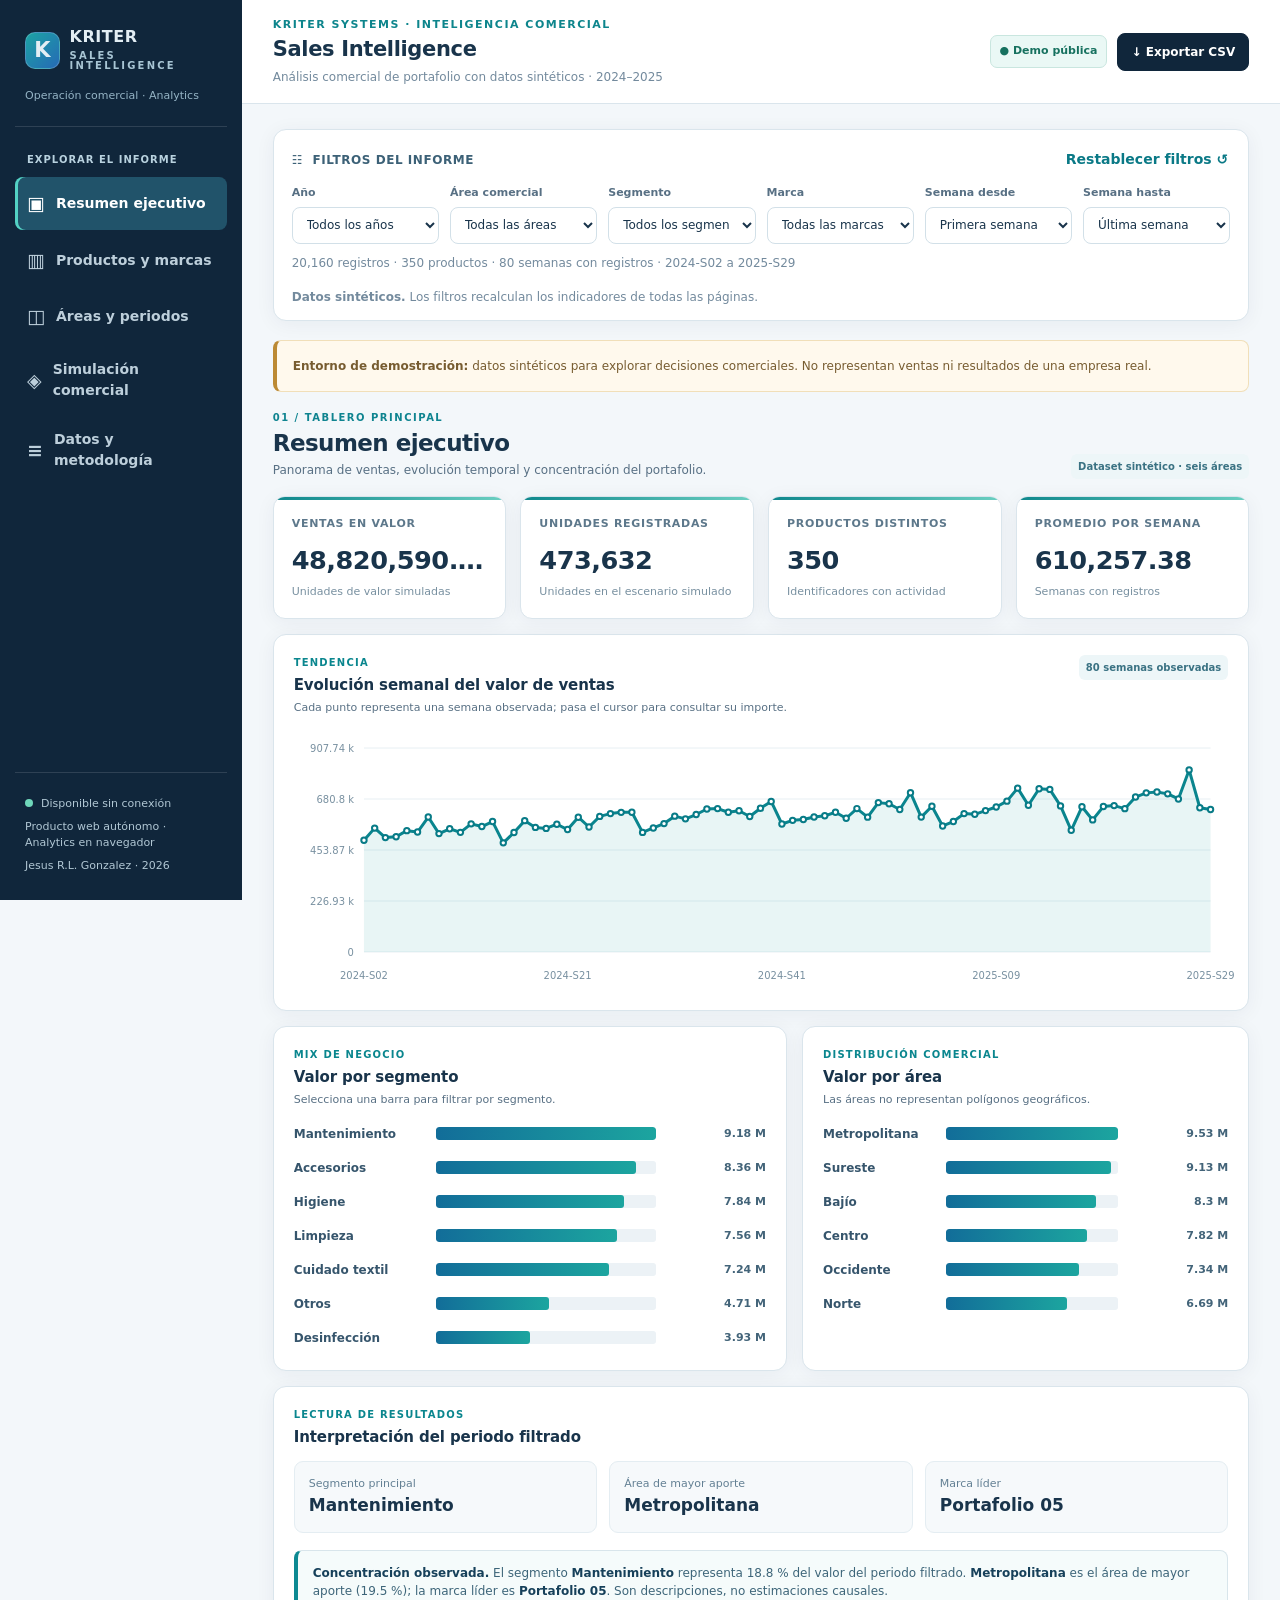
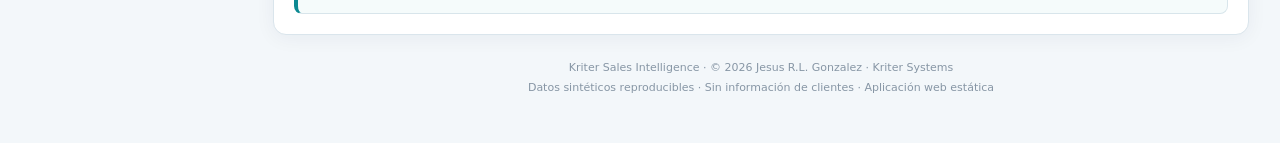
==== site/index.html @ 50ff5c08 "Kriter Sales Intelligence 1.1.0: aplicación estática, pruebas y despliegue a Hugging Face Spaces" ====
<!doctype html>
<!--
==============================================================================
Proyecto: Kriter Sales Intelligence
Autor: Jesus R.L. Gonzalez
Derechos Reservados (c) 2026
==============================================================================
-->
<html lang="es">
<head>
<meta charset="utf-8">
<meta name="viewport" content="width=device-width,initial-scale=1">
<meta name="author" content="Jesus R.L. Gonzalez">
<meta name="description" content="Plataforma de análisis comercial interactivo con datos sintéticos reproducibles.">
<meta name="color-scheme" content="light">
<meta name="robots" content="index,follow">
<title>Kriter Sales Intelligence | Analítica comercial</title>
<style>/*
==============================================================================
Proyecto: Kriter Sales Intelligence
Autor: Jesus R.L. Gonzalez
Derechos Reservados (c) 2026
==============================================================================
*/
:root{color-scheme:light;--navy:#10263b;--navy2:#193950;--ink:#19344b;--sub:#587084;--muted:#738a9d;--border:#dae5ec;--canvas:#f3f7fa;--white:#fff;--accent:#0e878c;--accent2:#1c6bb3;--teal:#3fc0b3;--warm:#b7792c;--positive:#24765f;--shadow:0 3px 20px rgba(12,45,67,.055)}
*{box-sizing:border-box}html{scroll-behavior:smooth}body{margin:0;background:var(--canvas);font:14px/1.5 "Segoe UI",Inter,system-ui,-apple-system,sans-serif;color:var(--ink)}button,input,select{font:inherit}button{cursor:pointer}button:focus-visible,input:focus-visible,select:focus-visible{outline:3px solid #86cde0;outline-offset:2px}a{color:#0a6689}.app{display:flex;min-height:100vh}.side{width:242px;min-width:242px;background:var(--navy);color:#e3eef4;display:flex;flex-direction:column;position:sticky;top:0;height:100vh;padding:24px 15px 18px;z-index:2}.brand{padding:5px 10px 22px;border-bottom:1px solid #ffffff20}.brand-line{display:flex;align-items:center;gap:10px}.brand-symbol{width:37px;height:37px;background:linear-gradient(135deg,#1ca3a4,#266ab6);border:1px solid #ffffff30;border-radius:10px;display:grid;place-items:center;font-size:21px;font-weight:800}.brand-name{font-weight:800;line-height:1.05;letter-spacing:.5px;font-size:16px}.brand-name small{display:block;font-size:10px;color:#a8c5d4;letter-spacing:2.2px;font-weight:650;margin-top:5px}.side-tag{font-size:10px;letter-spacing:1px;color:#b9d2df;text-transform:uppercase;font-weight:700;margin:25px 12px 10px}.nav{display:flex;flex-direction:column;gap:4px}.nav button{display:flex;align-items:center;gap:11px;width:100%;border:0;text-align:left;border-radius:8px;padding:12px 12px;background:transparent;color:#bdcfdb;font-weight:600}.nav button svg{width:18px;height:18px;stroke-width:1.8;flex-shrink:0}.nav button:hover{background:#254257;color:white}.nav button.active{background:#21536a;color:white;box-shadow:inset 3px 0 #53d1c4}.side-bottom{margin-top:auto;border-top:1px solid #ffffff20;padding:17px 10px 2px}.side-bottom p{font-size:11px;color:#b1c7d4;margin:6px 0}.offline-dot{display:inline-block;width:8px;height:8px;background:#6fd7ba;border-radius:100%;margin-right:8px}.main{flex:1;min-width:0}.top{background:white;border-bottom:1px solid var(--border);min-height:76px;display:flex;align-items:center;justify-content:space-between;padding:17px clamp(17px,2.4vw,38px);gap:14px}.top h1{font-size:21px;margin:0;letter-spacing:-.35px}.eyebrow{font-size:11px;font-weight:750;letter-spacing:1.5px;text-transform:uppercase;color:#0d858c}.top-sub{color:var(--muted);font-size:12px;margin-top:3px}.top-actions{display:flex;gap:10px;align-items:center}.tag{display:inline-flex;align-items:center;gap:6px;background:#eaf8f5;color:#16715f;border:1px solid #c9e6df;padding:7px 9px;border-radius:7px;font-weight:650;font-size:11px;white-space:nowrap}.button{border:1px solid #cbdce6;background:#fff;color:#25445a;border-radius:8px;padding:9px 13px;font-size:12px;font-weight:700;display:inline-flex;align-items:center;gap:8px;justify-content:center}.button:hover{background:#eaf3f7}.button.primary{background:var(--navy);color:white;border-color:var(--navy)}.button.primary:hover{background:#20405a}.wrap{max-width:1500px;margin:auto;padding:25px clamp(17px,2.4vw,38px) 40px}.filter-panel{background:white;border:1px solid var(--border);box-shadow:var(--shadow);border-radius:13px;padding:15px 18px 14px;margin-bottom:19px}.filter-head{display:flex;justify-content:space-between;align-items:center;gap:12px;margin-bottom:11px}.filter-title{font-size:12px;font-weight:750;letter-spacing:.55px;text-transform:uppercase;color:#3c6177;display:flex;align-items:center;gap:8px}.filter-grid{display:grid;grid-template-columns:repeat(6,minmax(0,1fr));gap:11px}.filter-group label{font-size:11px;color:var(--sub);font-weight:700;display:block;margin-bottom:5px}.filter-group select,.filter-group input{width:100%;border:1px solid #d2e0e8;background:#fff;border-radius:8px;padding:8px 10px;min-height:37px;color:var(--ink);font-size:12px}.filter-bar{display:flex;align-items:center;justify-content:space-between;gap:16px;padding-top:10px;color:var(--muted);font-size:12px;flex-wrap:wrap}.linkbtn{border:0;background:none;padding:4px 2px;color:#0a7986;font-weight:750}.page-title{display:flex;justify-content:space-between;align-items:flex-end;margin:5px 0 17px;gap:10px}.page-title h2{font-size:23px;letter-spacing:-.55px;margin:1px 0}.page-title p{margin:0;font-size:12px;color:var(--sub)}.section-label{font-size:10px;color:#0f8490;letter-spacing:1.5px;font-weight:800}.cards{display:grid;grid-template-columns:repeat(4,minmax(0,1fr));gap:14px;margin-bottom:15px}.metric{background:white;border:1px solid var(--border);border-radius:12px;padding:19px 18px 17px;box-shadow:var(--shadow);min-width:0;position:relative;overflow:hidden}.metric:after{content:"";position:absolute;height:3px;top:0;left:0;right:0;background:linear-gradient(90deg,var(--accent),#6bcfc1)}.metric .kname{color:#5d788b;font-size:11px;font-weight:700;text-transform:uppercase;letter-spacing:.7px}.metric strong{display:block;font-size:clamp(19px,2vw,28px);white-space:nowrap;overflow:hidden;text-overflow:ellipsis;margin:8px 0 1px;font-weight:770;font-variant-numeric:tabular-nums;letter-spacing:-.5px}.metric small{color:#7890a0;font-size:11px}.layout{display:grid;grid-template-columns:1.15fr 1fr;gap:15px}.panel{border:1px solid var(--border);border-radius:13px;background:#fff;padding:20px;box-shadow:var(--shadow);min-width:0}.span{grid-column:1/-1}.panel-head{display:flex;justify-content:space-between;align-items:flex-start;gap:10px;margin-bottom:13px}.panel h3{font-size:15px;letter-spacing:-.1px;margin:0}.panel p.desc{font-size:11px;color:var(--sub);margin:4px 0 0}.panel .label{font-size:10px;color:#0a868e;font-weight:800;letter-spacing:1.2px;margin-bottom:4px}.panel-badge{font-size:10px;color:#3a7283;background:#edf6f8;border-radius:6px;padding:5px 7px;white-space:nowrap;font-weight:700}.svgchart{width:100%;height:260px;display:block;overflow:visible}.gridline{stroke:#e7eff3;stroke-width:1}.axislabel{fill:#7890a0;font-size:10px;font-family:inherit}.plotline{stroke:#0a858e;fill:none;stroke-width:3;stroke-linecap:round;stroke-linejoin:round}.plotfill{fill:#20a0a1;fill-opacity:.1}.plotpoint{fill:#fff;stroke:#087b87;stroke-width:2}.bar-list{display:flex;flex-direction:column;gap:10px}.baritem{display:grid;grid-template-columns:minmax(90px,28%) 1fr 100px;align-items:center;gap:10px;background:none;border:0;text-align:left;padding:3px 0;width:100%}.baritem .bar-name{overflow:hidden;text-overflow:ellipsis;white-space:nowrap;font-size:12px;font-weight:650;color:#36556c}.bartrack{height:13px;overflow:hidden;border-radius:3px;background:#ecf2f6}.barprogress{height:100%;display:block;border-radius:3px;background:linear-gradient(90deg,#126d99,#1ca59f);transition:width .25s}.baritem:hover .bar-name{text-decoration:underline}.baritem .bar-num{text-align:right;color:#436479;font-variant-numeric:tabular-nums;font-size:11px;font-weight:700}.baritem.selected{box-shadow:inset 3px 0 0 #148e92;padding-left:8px}.empty{padding:27px;text-align:center;color:#768b9b;font-size:13px;border:1px dashed #d3e2eb;border-radius:9px}.section-notes{margin:17px 0 0;border:1px solid #d8e5eb;border-left:4px solid #0c8992;border-radius:8px;background:#f5fbfb;padding:13px 15px;font-size:12px;color:#3d6579}.section-notes strong{color:#16405a}.mini-grid{display:grid;grid-template-columns:repeat(3,1fr);gap:12px}.mini-stat{background:#f6f9fb;padding:14px;border:1px solid #e4edf2;border-radius:9px}.mini-stat span{display:block;color:#638094;font-size:11px}.mini-stat strong{font-size:17px}.tablebar{display:flex;justify-content:space-between;gap:12px;align-items:center;margin-bottom:10px;flex-wrap:wrap}.search{min-width:min(100%,270px);border:1px solid #cddde6;border-radius:8px;padding:9px 11px}.tablewrap{overflow:auto;max-height:490px}.table{border-collapse:collapse;width:100%;min-width:720px;font-size:12px}.table th{text-align:left;background:#f5f8fb;color:#527184;position:sticky;top:0;padding:11px;font-size:11px;letter-spacing:.25px;border-bottom:1px solid #dbe6ec}.table th.sortable{cursor:pointer}.table td{border-bottom:1px solid #edf1f5;padding:10px 11px}.table tr:hover td{background:#f3f8fb}.table .num{text-align:right;font-variant-numeric:tabular-nums}.table td.prod{max-width:390px;white-space:normal;line-height:1.4}.table .mono{font-family:Consolas,monospace;font-size:11px;color:#526a7a}.heat-wrap{width:100%;overflow:auto}.heat{border-collapse:separate;border-spacing:4px 6px;min-width:710px;width:100%}.heat th{font-size:10px;color:#627b8a;text-align:center;padding:3px}.heat th:first-child{text-align:left}.heat td{height:40px;text-align:center;font-size:11px;font-weight:650;border-radius:5px;min-width:38px}.heat td:first-child{background:transparent!important;color:#3e6075;text-align:left;min-width:100px}.area-summary{display:grid;grid-template-columns:repeat(3,minmax(0,1fr));gap:12px}.area-card{border:1px solid #d9e5ec;border-radius:11px;background:#f7fafb;padding:15px;display:block;text-align:left;width:100%}.area-card:hover{border-color:#3ba4a9;background:#f1f9f9}.area-card .area-n{font-size:12px;color:#547288;font-weight:700}.area-card .area-v{font-size:19px;margin:7px 0;font-weight:800;display:block;font-variant-numeric:tabular-nums}.area-card .area-p{font-size:11px;color:#658093}.area-card .progress{height:5px;background:#ddebf1;margin-top:10px;border-radius:2px;overflow:hidden}.area-card .progress i{display:block;background:#1498a1;height:100%}.scenario-controls{display:grid;grid-template-columns:1fr 1fr 1fr;gap:14px;margin-bottom:17px}.scenario-controls label{font-size:12px;color:#527184;font-weight:650}.scenario-controls select,.scenario-controls input{display:block;width:100%;margin-top:8px}.scenario-controls select{border-radius:8px;border:1px solid #cbdce6;background:white;padding:9px}.scenario-controls input{accent-color:#188b98}.scenario-cards{display:grid;grid-template-columns:repeat(3,1fr);gap:12px}.scenario-card{border:1px solid #dae6ed;border-radius:10px;padding:17px 15px;background:#f7fafb}.scenario-card strong{display:block;font-size:22px;margin:6px 0;font-variant-numeric:tabular-nums}.scenario-card small{color:#648095}.scenario-card.conserv{border-top:3px solid #b58b4e}.scenario-card.base{border-top:3px solid #138e93}.scenario-card.optim{border-top:3px solid #1d6ab3}.scenario-bars{display:flex;flex-direction:column;gap:13px;margin-top:21px}.scenario-line{display:grid;grid-template-columns:100px 1fr 110px;gap:11px;align-items:center;font-size:12px}.scenario-line .track{background:#eaf0f4;border-radius:5px;height:20px;overflow:hidden}.scenario-line .fill{display:block;height:100%;border-radius:4px}.warning{background:#fff9ed;border:1px solid #f1dfb9;border-left:4px solid #bc8a34;padding:16px;border-radius:8px;color:#775c30;font-size:12px}.factors{display:grid;grid-template-columns:1fr 1fr;gap:14px}.fact{border-bottom:1px solid #e9eff3;padding:12px 0}.fact:first-child{padding-top:0}.fact .title{font-size:11px;font-weight:800;color:#3d6178}.fact .body{font-size:12px;color:#607b8c;margin-top:4px;word-break:break-word}.audit-table{width:100%;border-collapse:collapse}.audit-table td{padding:10px;border-bottom:1px solid #edf0f2;font-size:12px}.audit-table td:first-child{width:45%;font-weight:700;color:#517388}.audit-table td:last-child{text-align:right;font-variant-numeric:tabular-nums}.ok{color:#1a785d;font-weight:750}.no{color:#a66b27;font-weight:750}.footer{color:#8796a5;font-size:11px;padding:23px 0 5px;text-align:center;line-height:1.8}.hidden{display:none!important}.mobile-menu{display:none}.inline-row{display:flex;gap:8px;align-items:center;flex-wrap:wrap}.tooltip-note{font-size:11px;color:#6c8998}.page{display:none}.page.active{display:block}.sr-only{position:absolute;width:1px;height:1px;padding:0;margin:-1px;overflow:hidden;clip:rect(0,0,0,0);white-space:nowrap;border:0}
@media(max-width:1210px){.side{width:203px;min-width:203px}.filter-grid{grid-template-columns:repeat(3,minmax(0,1fr))}.cards{grid-template-columns:repeat(2,minmax(0,1fr))}.top h1{font-size:18px}.top-actions .tag{display:none}}@media(max-width:920px){.side{position:fixed;transform:translateX(-103%);transition:transform .2s;box-shadow:3px 0 18px #0003}.side.show{transform:translateX(0)}.mobile-menu{display:inline-flex}.top{padding:15px 16px}.wrap{padding:18px 14px}.layout{grid-template-columns:1fr}.span{grid-column:1}.area-summary{grid-template-columns:repeat(2,1fr)}}@media(max-width:620px){.mini-grid{grid-template-columns:1fr}.filter-grid{grid-template-columns:repeat(2,minmax(0,1fr))}.cards{gap:9px}.metric{padding:14px 12px}.metric strong{font-size:20px}.panel{padding:14px}.baritem{grid-template-columns:90px 1fr 78px;gap:6px}.page-title h2{font-size:20px}.scenario-controls{grid-template-columns:1fr}.scenario-cards{grid-template-columns:1fr}.scenario-line{grid-template-columns:80px 1fr 80px}.area-summary{grid-template-columns:1fr}.top .tag{display:none}.top-actions .button{padding:8px}.top-sub{display:none}.factors{grid-template-columns:1fr}}@media print{.side,.top-actions,.filter-panel,.button,.footer{display:none!important}.main{width:100%}.page{display:block!important;break-after:page}.panel,.metric{break-inside:avoid}.wrap{padding:0}.top{border-bottom:2px solid #000}.app{display:block}}

/* Accesibilidad de teclado y enlace al contenido. */
.skip-link{position:absolute;left:12px;top:-100px;z-index:9999;background:#fff;color:#174656;padding:10px 14px;border-radius:7px}
.skip-link:focus{top:12px}
button:focus-visible,select:focus-visible,input:focus-visible,a:focus-visible{outline:3px solid #20a5bc;outline-offset:3px}
@media (prefers-reduced-motion: reduce){*,*::before,*::after{scroll-behavior:auto!important;transition-duration:.01ms!important;animation-duration:.01ms!important}}
.sortable:hover{text-decoration:underline}.sortable:focus-visible{outline:3px solid #20a5bc;outline-offset:-3px}
@media(max-width:920px){.top-actions .button{white-space:nowrap}}
</style>
<meta name="theme-color" content="#102738">
<meta property="og:title" content="Kriter Sales Intelligence">
<meta property="og:description" content="Explora tendencias, portafolio, regiones y escenarios de ventas con un tablero interactivo.">
</head>
<body>
<a href="#page-resumen" class="skip-link">Saltar al contenido</a>
<div class="app">
<aside class="side" id="sidebar" aria-label="Secciones del informe">
  <div class="brand">
    <div class="brand-line"><div class="brand-symbol">K</div><div class="brand-name">KRITER <small>SALES INTELLIGENCE</small></div></div>
    <div style="font-size:11px;color:#95b4c5;margin-top:16px">Operación comercial · Analytics</div>
  </div>
  <p class="side-tag">Explorar el informe</p>
  <nav class="nav" aria-label="Navegación principal">
    <button class="active" data-page="resumen" aria-current="page"><span style="font-size:19px">▣</span> Resumen ejecutivo</button>
    <button data-page="productos"><span style="font-size:19px">▥</span> Productos y marcas</button>
    <button data-page="territorios"><span style="font-size:19px">◫</span> Áreas y periodos</button>
    <button data-page="escenarios"><span style="font-size:19px">◈</span> Simulación comercial</button>
    <button data-page="metodologia"><span style="font-size:19px">≡</span> Datos y metodología</button>
  </nav>
  <div class="side-bottom">
    <p><span class="offline-dot"></span>Disponible sin conexión</p>
    <p>Producto web autónomo · Analytics en navegador</p>
    <p>Jesus R.L. Gonzalez · 2026</p>
  </div>
</aside>
<div class="main">
  <header class="top">
    <div class="inline-row" style="gap:12px"><button class="button mobile-menu" id="showMenu" aria-label="Mostrar menú" aria-controls="sidebar" aria-expanded="false">☰</button><div><div class="eyebrow">Kriter Systems · Inteligencia comercial</div><h1>Sales Intelligence</h1><div class="top-sub">Análisis comercial de portafolio con datos sintéticos · 2024–2025</div></div></div>
    <div class="top-actions"><span class="tag">● Demo pública</span><button id="exportBtn" class="button primary" title="Descarga los productos agregados respetando los filtros">↓ Exportar CSV</button></div>
  </header>
  <main class="wrap">
    <section class="filter-panel" aria-label="Filtros globales">
      <div class="filter-head"><div class="filter-title">☷ &nbsp;Filtros del informe</div><button id="resetBtn" class="linkbtn">Restablecer filtros ↺</button></div>
      <div class="filter-grid">
        <div class="filter-group"><label for="filterYear">Año</label><select id="filterYear"><option value="">Todos los años</option></select></div>
        <div class="filter-group"><label for="filterRegion">Área comercial</label><select id="filterRegion"><option value="">Todas las áreas</option></select></div>
        <div class="filter-group"><label for="filterSegment">Segmento</label><select id="filterSegment"><option value="">Todos los segmentos</option></select></div>
        <div class="filter-group"><label for="filterBrand">Marca</label><select id="filterBrand"><option value="">Todas las marcas</option></select></div>
        <div class="filter-group"><label for="filterFrom">Semana desde</label><select id="filterFrom"><option value="">Primera semana</option></select></div>
        <div class="filter-group"><label for="filterTo">Semana hasta</label><select id="filterTo"><option value="">Última semana</option></select></div>
      </div>
      <div class="filter-bar"><span id="scope" role="status" aria-live="polite">Cargando datos comerciales…</span><span><strong>Datos sintéticos.</strong> Los filtros recalculan los indicadores de todas las páginas.</span></div>
    </section>

    <section class="page active" id="page-resumen">
      <div class="warning" style="margin-bottom:18px"><strong>Entorno de demostración:</strong> datos sintéticos para explorar decisiones comerciales. No representan ventas ni resultados de una empresa real.</div>
      <div class="page-title"><div><div class="section-label">01 / TABLERO PRINCIPAL</div><h2>Resumen ejecutivo</h2><p>Panorama de ventas, evolución temporal y concentración del portafolio.</p></div><span class="panel-badge">Dataset sintético · seis áreas</span></div>
      <div class="cards">
        <div class="metric"><div class="kname">Ventas en valor</div><strong id="kSales">—</strong><small>Unidades de valor simuladas</small></div>
        <div class="metric"><div class="kname">Unidades registradas</div><strong id="kUnits">—</strong><small>Unidades en el escenario simulado</small></div>
        <div class="metric"><div class="kname">Productos distintos</div><strong id="kProducts">—</strong><small>Identificadores con actividad</small></div>
        <div class="metric"><div class="kname">Promedio por semana</div><strong id="kAverage">—</strong><small>Semanas con registros</small></div>
      </div>
      <div class="layout">
        <article class="panel span"><div class="panel-head"><div><div class="label">TENDENCIA</div><h3>Evolución semanal del valor de ventas</h3><p class="desc">Cada punto representa una semana observada; pasa el cursor para consultar su importe.</p></div><div class="panel-badge" id="weeksLabel">80 semanas</div></div><svg id="chartWeekly" class="svgchart" viewBox="0 0 1000 260" role="img" aria-label="Gráfico de línea de ventas semanales"></svg></article>
        <article class="panel"><div class="panel-head"><div><div class="label">MIX DE NEGOCIO</div><h3>Valor por segmento</h3><p class="desc">Selecciona una barra para filtrar por segmento.</p></div></div><div id="chartSegments" class="bar-list"></div></article>
        <article class="panel"><div class="panel-head"><div><div class="label">DISTRIBUCIÓN COMERCIAL</div><h3>Valor por área</h3><p class="desc">Las áreas no representan polígonos geográficos.</p></div></div><div id="chartAreas" class="bar-list"></div></article>
        <article class="panel span"><div class="panel-head"><div><div class="label">LECTURA DE RESULTADOS</div><h3>Interpretación del periodo filtrado</h3></div></div><div class="mini-grid"><div class="mini-stat"><span>Segmento principal</span><strong id="insightSegment">—</strong></div><div class="mini-stat"><span>Área de mayor aporte</span><strong id="insightRegion">—</strong></div><div class="mini-stat"><span>Marca líder</span><strong id="insightBrand">—</strong></div></div><div id="insightNarrative" class="section-notes"></div></article>
      </div>
    </section>

    <section class="page" id="page-productos">
      <div class="page-title"><div><div class="section-label">02 / PORTAFOLIO</div><h2>Productos y marcas</h2><p>Ránking de marcas, composición por segmento y detalle del portafolio.</p></div></div>
      <div class="layout">
        <article class="panel"><div class="panel-head"><div><div class="label">TOP 10</div><h3>Marcas por valor</h3><p class="desc">Orden descendente; haz clic para filtrar la marca.</p></div></div><div id="chartBrands" class="bar-list"></div></article>
        <article class="panel"><div class="panel-head"><div><div class="label">CONCENTRACIÓN</div><h3>Distribución por segmento</h3><p class="desc">Importes y participación porcentual del filtro actual.</p></div></div><div id="segmentDetail" class="bar-list"></div><p class="tooltip-note" style="margin-top:15px">Comparación del portafolio por segmento, calculada sobre los filtros activos.</p></article>
        <article class="panel span"><div class="panel-head"><div><div class="label">DETALLE ANALÍTICO</div><h3>Productos con actividad</h3><p class="desc">Se muestran hasta 25 registros; la exportación conserva todas las filas del resumen filtrado.</p></div><span class="panel-badge" id="tableCount">—</span></div><div class="tablebar"><input class="search" id="productSearch" type="search" placeholder="Buscar producto o código…" aria-label="Buscar dentro de productos"><span class="tooltip-note" id="tableHint">Ordenado por valor descendente</span></div><div class="tablewrap"><table class="table"><thead><tr><th>#</th><th>Producto y código</th><th>Marca</th><th>Segmento</th><th class="num sortable" data-sort="valor" data-label="Valor" tabindex="0" role="columnheader" aria-sort="descending" title="Ordenar por valor">Valor ↓</th><th class="num sortable" data-sort="unidades" data-label="Unidades" tabindex="0" role="columnheader" aria-sort="none" title="Ordenar por unidades">Unidades</th><th class="num">Participación</th></tr></thead><tbody id="productRows"></tbody></table></div></article>
      </div>
    </section>

    <section class="page" id="page-territorios">
      <div class="page-title"><div><div class="section-label">03 / DISTRIBUCIÓN</div><h2>Áreas y periodos</h2><p>Comparación regional sin atribuir coordenadas inexistentes.</p></div></div>
      <div class="layout">
        <article class="panel span"><div class="panel-head"><div><div class="label">SEIS ÁREAS COMERCIALES</div><h3>Contribución de las áreas</h3><p class="desc">Cada tarjeta puede seleccionarse como filtro del conjunto de gráficos.</p></div></div><div id="areaCards" class="area-summary"></div></article>
        <article class="panel span"><div class="panel-head"><div><div class="label">ESTACIONALIDAD DESCRIPTIVA</div><h3>Valor mensual por área</h3><p class="desc">Mapa de calor tabular, no mapa geográfico. Intensidad relativa al máximo del periodo filtrado.</p></div></div><div id="heatmap" class="heat-wrap"></div></article>
        <article class="panel span"><div class="warning"><strong>Acerca de las áreas:</strong> las seis áreas son unidades comerciales ficticias. El mapa de calor compara resultados por periodo y no representa coordenadas geográficas.</div></article>
      </div>
    </section>

    <section class="page" id="page-escenarios">
      <div class="page-title"><div><div class="section-label">04 / PLANIFICACIÓN</div><h2>Simulación comercial</h2><p>Escenarios exploratorios basados en promedios históricos; no son predicciones calibradas.</p></div></div>
      <div class="layout">
        <article class="panel span"><div class="panel-head"><div><div class="label">PARÁMETROS</div><h3>Ajusta la hipótesis</h3><p class="desc">El cálculo se realiza en tu navegador utilizando únicamente semanas con información en los filtros.</p></div></div>
          <div class="scenario-controls">
            <label>Ventana histórica<select id="scenarioWindow"><option value="4">Últimas 4 semanas</option><option value="8" selected>Últimas 8 semanas</option><option value="12">Últimas 12 semanas</option><option value="16">Últimas 16 semanas</option></select></label>
            <label>Horizonte hipotético<select id="scenarioHorizon"><option value="2">2 semanas</option><option value="4" selected>4 semanas</option><option value="8">8 semanas</option><option value="12">12 semanas</option></select></label>
            <label>Variación conservadora / optimista: <strong id="scenarioPctLabel">±10 %</strong><input type="range" id="scenarioPct" min="0" max="30" value="10" step="1"></label>
          </div>
          <div class="scenario-cards"><div class="scenario-card conserv"><small>Conservador</small><strong id="scenarioLow">—</strong><small id="scenarioLowDetail">—</small></div><div class="scenario-card base"><small>Base</small><strong id="scenarioBase">—</strong><small id="scenarioBaseDetail">—</small></div><div class="scenario-card optim"><small>Optimista</small><strong id="scenarioHigh">—</strong><small id="scenarioHighDetail">—</small></div></div>
          <div id="scenarioBars" class="scenario-bars"></div>
          <div id="scenarioNote" class="section-notes"></div>
        </article>
        <article class="panel span"><div class="warning"><strong>Advertencia de inferencia:</strong> el promedio histórico de una ventana seleccionada se proyecta plano al horizonte escogido, aplicando multiplicadores hipotéticos. El resultado es un análisis de sensibilidad y no una promesa de ventas, un intervalo de confianza ni una previsión validada.</div></article>
      </div>
    </section>

    <section class="page" id="page-metodologia">
      <div class="page-title"><div><div class="section-label">05 / GOBIERNO DE DATOS</div><h2>Datos y metodología</h2><p>Trazabilidad, cobertura, exclusiones y límites de interpretación.</p></div></div>
      <div class="layout">
        <article class="panel"><div class="panel-head"><div><div class="label">CONTROL DE INTEGRIDAD</div><h3>Trazabilidad y cobertura del entorno de demostración</h3></div></div><table class="audit-table"><tbody id="auditRows"></tbody></table></article>
        <article class="panel"><div class="panel-head"><div><div class="label">GOBIERNO</div><h3>Reglas de transformación</h3></div></div><div class="factors"><div><div class="fact"><div class="title">Granularidad controlada</div><div class="body">Cada registro representa un producto en una semana y un área. No hay subtotales mezclados con transacciones.</div></div><div class="fact"><div class="title">Integridad dimensional</div><div class="body">Cada producto está vinculado a una sola marca y un segmento; el calendario contiene semanas únicas.</div></div><div class="fact"><div class="title">Unidad de medida</div><div class="body">Los importes corresponden a unidades de valor ficticias y no se atribuyen a una moneda.</div></div></div><div><div class="fact"><div class="title">Dimensión territorial</div><div class="body">Las áreas comerciales son etiquetas de una operación hipotética, sin geocodificación.</div></div><div class="fact"><div class="title">Arquitectura estática</div><div class="body">El navegador ejecuta los filtros y los cálculos; la publicación no requiere una API ni base de datos.</div></div><div class="fact"><div class="title">Protección de datos</div><div class="body">El repositorio público incorpora exclusivamente un dataset sintético creado para probar la experiencia de producto.</div></div></div></div></article>
        <article class="panel span"><div class="panel-head"><div><div class="label">ALCANCE</div><h3>Uso responsable del tablero</h3></div></div><div class="section-notes"><strong>Alcance de producto:</strong> herramienta de exploración y simulación comercial ejecutada en el navegador. Los datos son sintéticos; las cifras no corresponden a clientes ni actividades de negocio reales. Las proyecciones son hipótesis ajustables, no pronósticos calibrados. Esta versión no incluye autenticación ni ingestión automática de datos.</div></article>
      </div>
    </section>
    <footer class="footer">Kriter Sales Intelligence · © 2026 Jesus R.L. Gonzalez · Kriter Systems<br>Datos sintéticos reproducibles · Sin información de clientes · Aplicación web estática</footer>
  </main>
</div>
</div>
<script>const KRITER_DATA={"weeks":[{"label":"2024-S02","date":"2024-01-08","y":2024},{"label":"2024-S03","date":"2024-01-15","y":2024},{"label":"2024-S04","date":"2024-01-22","y":2024},{"label":"2024-S05","date":"2024-01-29","y":2024},{"label":"2024-S06","date":"2024-02-05","y":2024},{"label":"2024-S07","date":"2024-02-12","y":2024},{"label":"2024-S08","date":"2024-02-19","y":2024},{"label":"2024-S09","date":"2024-02-26","y":2024},{"label":"2024-S10","date":"2024-03-04","y":2024},{"label":"2024-S11","date":"2024-03-11","y":2024},{"label":"2024-S12","date":"2024-03-18","y":2024},{"label":"2024-S13","date":"2024-03-25","y":2024},{"label":"2024-S14","date":"2024-04-01","y":2024},{"label":"2024-S15","date":"2024-04-08","y":2024},{"label":"2024-S16","date":"2024-04-15","y":2024},{"label":"2024-S17","date":"2024-04-22","y":2024},{"label":"2024-S18","date":"2024-04-29","y":2024},{"label":"2024-S19","date":"2024-05-06","y":2024},{"label":"2024-S20","date":"2024-05-13","y":2024},{"label":"2024-S21","date":"2024-05-20","y":2024},{"label":"2024-S22","date":"2024-05-27","y":2024},{"label":"2024-S23","date":"2024-06-03","y":2024},{"label":"2024-S24","date":"2024-06-10","y":2024},{"label":"2024-S25","date":"2024-06-17","y":2024},{"label":"2024-S26","date":"2024-06-24","y":2024},{"label":"2024-S27","date":"2024-07-01","y":2024},{"label":"2024-S28","date":"2024-07-08","y":2024},{"label":"2024-S29","date":"2024-07-15","y":2024},{"label":"2024-S30","date":"2024-07-22","y":2024},{"label":"2024-S31","date":"2024-07-29","y":2024},{"label":"2024-S32","date":"2024-08-05","y":2024},{"label":"2024-S33","date":"2024-08-12","y":2024},{"label":"2024-S34","date":"2024-08-19","y":2024},{"label":"2024-S35","date":"2024-08-26","y":2024},{"label":"2024-S36","date":"2024-09-02","y":2024},{"label":"2024-S37","date":"2024-09-09","y":2024},{"label":"2024-S38","date":"2024-09-16","y":2024},{"label":"2024-S39","date":"2024-09-23","y":2024},{"label":"2024-S40","date":"2024-09-30","y":2024},{"label":"2024-S41","date":"2024-10-07","y":2024},{"label":"2024-S42","date":"2024-10-14","y":2024},{"label":"2024-S43","date":"2024-10-21","y":2024},{"label":"2024-S44","date":"2024-10-28","y":2024},{"label":"2024-S45","date":"2024-11-04","y":2024},{"label":"2024-S46","date":"2024-11-11","y":2024},{"label":"2024-S47","date":"2024-11-18","y":2024},{"label":"2024-S48","date":"2024-11-25","y":2024},{"label":"2024-S49","date":"2024-12-02","y":2024},{"label":"2024-S50","date":"2024-12-09","y":2024},{"label":"2024-S51","date":"2024-12-16","y":2024},{"label":"2024-S52","date":"2024-12-23","y":2024},{"label":"2025-S01","date":"2024-12-30","y":2024},{"label":"2025-S02","date":"2025-01-06","y":2025},{"label":"2025-S03","date":"2025-01-13","y":2025},{"label":"2025-S04","date":"2025-01-20","y":2025},{"label":"2025-S05","date":"2025-01-27","y":2025},{"label":"2025-S06","date":"2025-02-03","y":2025},{"label":"2025-S07","date":"2025-02-10","y":2025},{"label":"2025-S08","date":"2025-02-17","y":2025},{"label":"2025-S09","date":"2025-02-24","y":2025},{"label":"2025-S10","date":"2025-03-03","y":2025},{"label":"2025-S11","date":"2025-03-10","y":2025},{"label":"2025-S12","date":"2025-03-17","y":2025},{"label":"2025-S13","date":"2025-03-24","y":2025},{"label":"2025-S14","date":"2025-03-31","y":2025},{"label":"2025-S15","date":"2025-04-07","y":2025},{"label":"2025-S16","date":"2025-04-14","y":2025},{"label":"2025-S17","date":"2025-04-21","y":2025},{"label":"2025-S18","date":"2025-04-28","y":2025},{"label":"2025-S19","date":"2025-05-05","y":2025},{"label":"2025-S20","date":"2025-05-12","y":2025},{"label":"2025-S21","date":"2025-05-19","y":2025},{"label":"2025-S22","date":"2025-05-26","y":2025},{"label":"2025-S23","date":"2025-06-02","y":2025},{"label":"2025-S24","date":"2025-06-09","y":2025},{"label":"2025-S25","date":"2025-06-16","y":2025},{"label":"2025-S26","date":"2025-06-23","y":2025},{"label":"2025-S27","date":"2025-06-30","y":2025},{"label":"2025-S28","date":"2025-07-07","y":2025},{"label":"2025-S29","date":"2025-07-14","y":2025}],"regions":["Norte","Occidente","Centro","Bajío","Sureste","Metropolitana"],"segments":["Higiene","Desinfección","Limpieza","Mantenimiento","Cuidado textil","Accesorios","Otros"],"brands":["Portafolio 14","Portafolio 02","Portafolio 24","Portafolio 13","Portafolio 11","Portafolio 03","Portafolio 10","Portafolio 12","Portafolio 09","Portafolio 17","Portafolio 07","Portafolio 20","Portafolio 08","Portafolio 21","Portafolio 19","Portafolio 15","Portafolio 04","Portafolio 06","Portafolio 23","Portafolio 16","Portafolio 01","Portafolio 05","Portafolio 18","Portafolio 22"],"products":[{"code":"KS-0108","name":"Producto higiene 108","brand":0,"segment":0},{"code":"KS-0259","name":"Producto desinfección 259","brand":1,"segment":1},{"code":"KS-0106","name":"Producto limpieza 106","brand":2,"segment":2},{"code":"KS-0196","name":"Producto mantenimiento 196","brand":3,"segment":3},{"code":"KS-0128","name":"Producto cuidado textil 128","brand":4,"segment":4},{"code":"KS-0310","name":"Producto limpieza 310","brand":5,"segment":2},{"code":"KS-0060","name":"Producto higiene 060","brand":6,"segment":0},{"code":"KS-0125","name":"Producto higiene 125","brand":0,"segment":0},{"code":"KS-0223","name":"Producto desinfección 223","brand":7,"segment":1},{"code":"KS-0182","name":"Producto accesorios 182","brand":8,"segment":5},{"code":"KS-0091","name":"Producto desinfección 091","brand":3,"segment":1},{"code":"KS-0243","name":"Producto limpieza 243","brand":8,"segment":2},{"code":"KS-0278","name":"Producto accesorios 278","brand":9,"segment":5},{"code":"KS-0107","name":"Producto mantenimiento 107","brand":10,"segment":3},{"code":"KS-0119","name":"Producto mantenimiento 119","brand":11,"segment":3},{"code":"KS-0253","name":"Producto cuidado textil 253","brand":12,"segment":4},{"code":"KS-0221","name":"Producto higiene 221","brand":13,"segment":0},{"code":"KS-0224","name":"Producto cuidado textil 224","brand":14,"segment":4},{"code":"KS-0013","name":"Producto cuidado textil 013","brand":3,"segment":4},{"code":"KS-0267","name":"Producto limpieza 267","brand":4,"segment":2},{"code":"KS-0156","name":"Producto higiene 156","brand":9,"segment":0},{"code":"KS-0047","name":"Producto mantenimiento 047","brand":0,"segment":3},{"code":"KS-0271","name":"Producto desinfección 271","brand":15,"segment":1},{"code":"KS-0344","name":"Producto cuidado textil 344","brand":16,"segment":4},{"code":"KS-0062","name":"Producto accesorios 062","brand":2,"segment":5},{"code":"KS-0175","name":"Producto desinfección 175","brand":12,"segment":1},{"code":"KS-0277","name":"Producto cuidado textil 277","brand":6,"segment":4},{"code":"KS-0009","name":"Producto accesorios 009","brand":8,"segment":5},{"code":"KS-0056","name":"Producto cuidado textil 056","brand":17,"segment":4},{"code":"KS-0319","name":"Producto desinfección 319","brand":14,"segment":1},{"code":"KS-0168","name":"Producto higiene 168","brand":17,"segment":0},{"code":"KS-0097","name":"Producto cuidado textil 097","brand":12,"segment":4},{"code":"KS-0212","name":"Producto cuidado textil 212","brand":17,"segment":4},{"code":"KS-0193","name":"Producto cuidado textil 193","brand":15,"segment":4},{"code":"KS-0152","name":"Producto cuidado textil 152","brand":3,"segment":4},{"code":"KS-0026","name":"Producto accesorios 026","brand":8,"segment":5},{"code":"KS-0028","name":"Producto mantenimiento 028","brand":2,"segment":3},{"code":"KS-0323","name":"Producto mantenimiento 323","brand":18,"segment":3},{"code":"KS-0337","name":"Producto cuidado textil 337","brand":1,"segment":4},{"code":"KS-0143","name":"Producto mantenimiento 143","brand":13,"segment":3},{"code":"KS-0088","name":"Producto mantenimiento 088","brand":19,"segment":3},{"code":"KS-0035","name":"Producto mantenimiento 035","brand":20,"segment":3},{"code":"KS-0083","name":"Producto mantenimiento 083","brand":21,"segment":3},{"code":"KS-0308","name":"Producto cuidado textil 308","brand":3,"segment":4},{"code":"KS-0020","name":"Producto cuidado textil 020","brand":15,"segment":4},{"code":"KS-0346","name":"Producto limpieza 346","brand":22,"segment":2},{"code":"KS-0057","name":"Producto accesorios 057","brand":3,"segment":5},{"code":"KS-0250","name":"Producto limpieza 250","brand":4,"segment":2},{"code":"KS-0190","name":"Producto limpieza 190","brand":22,"segment":2},{"code":"KS-0104","name":"Producto cuidado textil 104","brand":8,"segment":4},{"code":"KS-0235","name":"Producto desinfección 235","brand":20,"segment":1},{"code":"KS-0244","name":"Producto mantenimiento 244","brand":19,"segment":3},{"code":"KS-0216","name":"Producto higiene 216","brand":6,"segment":0},{"code":"KS-0218","name":"Producto accesorios 218","brand":2,"segment":5},{"code":"KS-0176","name":"Producto cuidado textil 176","brand":15,"segment":4},{"code":"KS-0172","name":"Producto mantenimiento 172","brand":4,"segment":3},{"code":"KS-0157","name":"Producto cuidado textil 157","brand":20,"segment":4},{"code":"KS-0300","name":"Producto higiene 300","brand":21,"segment":0},{"code":"KS-0343","name":"Producto desinfección 343","brand":13,"segment":1},{"code":"KS-0260","name":"Producto cuidado textil 260","brand":8,"segment":4},{"code":"KS-0144","name":"Producto higiene 144","brand":21,"segment":0},{"code":"KS-0262","name":"Producto limpieza 262","brand":2,"segment":2},{"code":"KS-0163","name":"Producto desinfección 163","brand":14,"segment":1},{"code":"KS-0136","name":"Producto mantenimiento 136","brand":11,"segment":3},{"code":"KS-0085","name":"Producto cuidado textil 085","brand":14,"segment":4},{"code":"KS-0330","name":"Producto otros 330","brand":20,"segment":6},{"code":"KS-0347","name":"Producto mantenimiento 347","brand":20,"segment":3},{"code":"KS-0317","name":"Producto higiene 317","brand":21,"segment":0},{"code":"KS-0031","name":"Producto desinfección 031","brand":13,"segment":1},{"code":"KS-0183","name":"Producto limpieza 183","brand":9,"segment":2},{"code":"KS-0137","name":"Producto higiene 137","brand":5,"segment":0},{"code":"KS-0280","name":"Producto mantenimiento 280","brand":10,"segment":3},{"code":"KS-0124","name":"Producto mantenimiento 124","brand":10,"segment":3},{"code":"KS-0209","name":"Producto higiene 209","brand":8,"segment":0},{"code":"KS-0302","name":"Producto accesorios 302","brand":14,"segment":5},{"code":"KS-0247","name":"Producto desinfección 247","brand":3,"segment":1},{"code":"KS-0228","name":"Producto higiene 228","brand":18,"segment":0},{"code":"KS-0054","name":"Producto otros 054","brand":19,"segment":6},{"code":"KS-0289","name":"Producto cuidado textil 289","brand":18,"segment":4},{"code":"KS-0067","name":"Producto desinfección 067","brand":7,"segment":1},{"code":"KS-0072","name":"Producto higiene 072","brand":18,"segment":0},{"code":"KS-0021","name":"Producto accesorios 021","brand":23,"segment":5},{"code":"KS-0246","name":"Producto otros 246","brand":17,"segment":6},{"code":"KS-0303","name":"Producto limpieza 303","brand":1,"segment":2},{"code":"KS-0111","name":"Producto limpieza 111","brand":4,"segment":2},{"code":"KS-0005","name":"Producto higiene 005","brand":21,"segment":0},{"code":"KS-0076","name":"Producto mantenimiento 076","brand":5,"segment":3},{"code":"KS-0100","name":"Producto mantenimiento 100","brand":21,"segment":3},{"code":"KS-0208","name":"Producto mantenimiento 208","brand":20,"segment":3},{"code":"KS-0011","name":"Producto mantenimiento 011","brand":18,"segment":3},{"code":"KS-0166","name":"Producto limpieza 166","brand":19,"segment":2},{"code":"KS-0305","name":"Producto higiene 305","brand":19,"segment":0},{"code":"KS-0131","name":"Producto mantenimiento 131","brand":8,"segment":3},{"code":"KS-0004","name":"Producto mantenimiento 004","brand":23,"segment":3},{"code":"KS-0324","name":"Producto higiene 324","brand":17,"segment":0},{"code":"KS-0342","name":"Producto otros 342","brand":0,"segment":6},{"code":"KS-0065","name":"Producto higiene 065","brand":13,"segment":0},{"code":"KS-0102","name":"Producto otros 102","brand":14,"segment":6},{"code":"KS-0251","name":"Producto mantenimiento 251","brand":22,"segment":3},{"code":"KS-0225","name":"Producto accesorios 225","brand":1,"segment":5},{"code":"KS-0326","name":"Producto accesorios 326","brand":13,"segment":5},{"code":"KS-0241","name":"Producto cuidado textil 241","brand":14,"segment":4},{"code":"KS-0206","name":"Producto accesorios 206","brand":4,"segment":5},{"code":"KS-0086","name":"Producto accesorios 086","brand":1,"segment":5},{"code":"KS-0078","name":"Producto otros 078","brand":9,"segment":6},{"code":"KS-0199","name":"Producto desinfección 199","brand":6,"segment":1},{"code":"KS-0200","name":"Producto cuidado textil 200","brand":9,"segment":4},{"code":"KS-0022","name":"Producto limpieza 022","brand":21,"segment":2},{"code":"KS-0162","name":"Producto otros 162","brand":7,"segment":6},{"code":"KS-0179","name":"Producto mantenimiento 179","brand":7,"segment":3},{"code":"KS-0322","name":"Producto limpieza 322","brand":19,"segment":2},{"code":"KS-0185","name":"Producto higiene 185","brand":10,"segment":0},{"code":"KS-0173","name":"Producto higiene 173","brand":22,"segment":0},{"code":"KS-0018","name":"Producto otros 018","brand":20,"segment":6},{"code":"KS-0284","name":"Producto cuidado textil 284","brand":4,"segment":4},{"code":"KS-0204","name":"Producto higiene 204","brand":13,"segment":0},{"code":"KS-0276","name":"Producto higiene 276","brand":5,"segment":0},{"code":"KS-0293","name":"Producto higiene 293","brand":5,"segment":0},{"code":"KS-0007","name":"Producto desinfección 007","brand":14,"segment":1},{"code":"KS-0053","name":"Producto higiene 053","brand":8,"segment":0},{"code":"KS-0325","name":"Producto cuidado textil 325","brand":3,"segment":4},{"code":"KS-0295","name":"Producto desinfección 295","brand":9,"segment":1},{"code":"KS-0318","name":"Producto otros 318","brand":7,"segment":6},{"code":"KS-0127","name":"Producto desinfección 127","brand":16,"segment":1},{"code":"KS-0113","name":"Producto higiene 113","brand":20,"segment":0},{"code":"KS-0167","name":"Producto mantenimiento 167","brand":18,"segment":3},{"code":"KS-0314","name":"Producto accesorios 314","brand":12,"segment":5},{"code":"KS-0048","name":"Producto higiene 048","brand":13,"segment":0},{"code":"KS-0345","name":"Producto accesorios 345","brand":4,"segment":5},{"code":"KS-0170","name":"Producto accesorios 170","brand":13,"segment":5},{"code":"KS-0290","name":"Producto accesorios 290","brand":17,"segment":5},{"code":"KS-0321","name":"Producto accesorios 321","brand":8,"segment":5},{"code":"KS-0006","name":"Producto otros 006","brand":7,"segment":6},{"code":"KS-0169","name":"Producto cuidado textil 169","brand":3,"segment":4},{"code":"KS-0025","name":"Producto cuidado textil 025","brand":1,"segment":4},{"code":"KS-0201","name":"Producto accesorios 201","brand":2,"segment":5},{"code":"KS-0116","name":"Producto cuidado textil 116","brand":23,"segment":4},{"code":"KS-0249","name":"Producto accesorios 249","brand":16,"segment":5},{"code":"KS-0034","name":"Producto limpieza 034","brand":22,"segment":2},{"code":"KS-0008","name":"Producto cuidado textil 008","brand":1,"segment":4},{"code":"KS-0070","name":"Producto limpieza 070","brand":8,"segment":2},{"code":"KS-0038","name":"Producto accesorios 038","brand":23,"segment":5},{"code":"KS-0082","name":"Producto limpieza 082","brand":23,"segment":2},{"code":"KS-0187","name":"Producto desinfección 187","brand":13,"segment":1},{"code":"KS-0155","name":"Producto mantenimiento 155","brand":6,"segment":3},{"code":"KS-0160","name":"Producto mantenimiento 160","brand":23,"segment":3},{"code":"KS-0016","name":"Producto mantenimiento 016","brand":4,"segment":3},{"code":"KS-0161","name":"Producto higiene 161","brand":21,"segment":0},{"code":"KS-0335","name":"Producto mantenimiento 335","brand":7,"segment":3},{"code":"KS-0348","name":"Producto higiene 348","brand":12,"segment":0},{"code":"KS-0123","name":"Producto limpieza 123","brand":2,"segment":2},{"code":"KS-0245","name":"Producto higiene 245","brand":18,"segment":0},{"code":"KS-0130","name":"Producto limpieza 130","brand":20,"segment":2},{"code":"KS-0098","name":"Producto accesorios 098","brand":15,"segment":5},{"code":"KS-0202","name":"Producto limpieza 202","brand":10,"segment":2},{"code":"KS-0268","name":"Producto mantenimiento 268","brand":22,"segment":3},{"code":"KS-0151","name":"Producto desinfección 151","brand":17,"segment":1},{"code":"KS-0096","name":"Producto higiene 096","brand":20,"segment":0},{"code":"KS-0299","name":"Producto mantenimiento 299","brand":13,"segment":3},{"code":"KS-0311","name":"Producto mantenimiento 311","brand":6,"segment":3},{"code":"KS-0118","name":"Producto limpieza 118","brand":3,"segment":2},{"code":"KS-0068","name":"Producto cuidado textil 068","brand":14,"segment":4},{"code":"KS-0279","name":"Producto limpieza 279","brand":2,"segment":2},{"code":"KS-0274","name":"Producto limpieza 274","brand":3,"segment":2},{"code":"KS-0087","name":"Producto limpieza 087","brand":8,"segment":2},{"code":"KS-0273","name":"Producto accesorios 273","brand":21,"segment":5},{"code":"KS-0341","name":"Producto higiene 341","brand":10,"segment":0},{"code":"KS-0239","name":"Producto mantenimiento 239","brand":21,"segment":3},{"code":"KS-0264","name":"Producto higiene 264","brand":0,"segment":0},{"code":"KS-0044","name":"Producto cuidado textil 044","brand":9,"segment":4},{"code":"KS-0263","name":"Producto mantenimiento 263","brand":10,"segment":3},{"code":"KS-0041","name":"Producto higiene 041","brand":11,"segment":0},{"code":"KS-0120","name":"Producto higiene 120","brand":5,"segment":0},{"code":"KS-0049","name":"Producto cuidado textil 049","brand":16,"segment":4},{"code":"KS-0141","name":"Producto accesorios 141","brand":10,"segment":5},{"code":"KS-0329","name":"Producto higiene 329","brand":22,"segment":0},{"code":"KS-0275","name":"Producto mantenimiento 275","brand":11,"segment":3},{"code":"KS-0109","name":"Producto cuidado textil 109","brand":13,"segment":4},{"code":"KS-0133","name":"Producto cuidado textil 133","brand":18,"segment":4},{"code":"KS-0350","name":"Producto accesorios 350","brand":23,"segment":5},{"code":"KS-0198","name":"Producto otros 198","brand":5,"segment":6},{"code":"KS-0135","name":"Producto limpieza 135","brand":3,"segment":2},{"code":"KS-0333","name":"Producto accesorios 333","brand":23,"segment":5},{"code":"KS-0095","name":"Producto mantenimiento 095","brand":22,"segment":3},{"code":"KS-0093","name":"Producto accesorios 093","brand":16,"segment":5},{"code":"KS-0298","name":"Producto limpieza 298","brand":0,"segment":2},{"code":"KS-0178","name":"Producto limpieza 178","brand":21,"segment":2},{"code":"KS-0015","name":"Producto limpieza 015","brand":16,"segment":2},{"code":"KS-0069","name":"Producto accesorios 069","brand":1,"segment":5},{"code":"KS-0188","name":"Producto cuidado textil 188","brand":16,"segment":4},{"code":"KS-0252","name":"Producto higiene 252","brand":20,"segment":0},{"code":"KS-0331","name":"Producto desinfección 331","brand":12,"segment":1},{"code":"KS-0101","name":"Producto higiene 101","brand":7,"segment":0},{"code":"KS-0240","name":"Producto higiene 240","brand":7,"segment":0},{"code":"KS-0296","name":"Producto cuidado textil 296","brand":2,"segment":4},{"code":"KS-0073","name":"Producto cuidado textil 073","brand":17,"segment":4},{"code":"KS-0213","name":"Producto accesorios 213","brand":3,"segment":5},{"code":"KS-0046","name":"Producto limpieza 046","brand":10,"segment":2},{"code":"KS-0203","name":"Producto mantenimiento 203","brand":0,"segment":3},{"code":"KS-0150","name":"Producto otros 150","brand":18,"segment":6},{"code":"KS-0232","name":"Producto mantenimiento 232","brand":5,"segment":3},{"code":"KS-0059","name":"Producto mantenimiento 059","brand":5,"segment":3},{"code":"KS-0154","name":"Producto limpieza 154","brand":5,"segment":2},{"code":"KS-0010","name":"Producto limpieza 010","brand":19,"segment":2},{"code":"KS-0205","name":"Producto cuidado textil 205","brand":16,"segment":4},{"code":"KS-0338","name":"Producto accesorios 338","brand":8,"segment":5},{"code":"KS-0149","name":"Producto higiene 149","brand":19,"segment":0},{"code":"KS-0237","name":"Producto accesorios 237","brand":15,"segment":5},{"code":"KS-0281","name":"Producto higiene 281","brand":0,"segment":0},{"code":"KS-0288","name":"Producto higiene 288","brand":19,"segment":0},{"code":"KS-0040","name":"Producto mantenimiento 040","brand":3,"segment":3},{"code":"KS-0328","name":"Producto mantenimiento 328","brand":4,"segment":3},{"code":"KS-0064","name":"Producto mantenimiento 064","brand":0,"segment":3},{"code":"KS-0042","name":"Producto otros 042","brand":5,"segment":6},{"code":"KS-0079","name":"Producto desinfección 079","brand":20,"segment":1},{"code":"KS-0171","name":"Producto limpieza 171","brand":16,"segment":2},{"code":"KS-0227","name":"Producto mantenimiento 227","brand":19,"segment":3},{"code":"KS-0336","name":"Producto higiene 336","brand":14,"segment":0},{"code":"KS-0349","name":"Producto cuidado textil 349","brand":15,"segment":4},{"code":"KS-0142","name":"Producto limpieza 142","brand":0,"segment":2},{"code":"KS-0058","name":"Producto limpieza 058","brand":11,"segment":2},{"code":"KS-0019","name":"Producto desinfección 019","brand":12,"segment":1},{"code":"KS-0258","name":"Producto otros 258","brand":14,"segment":6},{"code":"KS-0238","name":"Producto limpieza 238","brand":23,"segment":2},{"code":"KS-0340","name":"Producto mantenimiento 340","brand":2,"segment":3},{"code":"KS-0112","name":"Producto mantenimiento 112","brand":22,"segment":3},{"code":"KS-0266","name":"Producto accesorios 266","brand":16,"segment":5},{"code":"KS-0165","name":"Producto accesorios 165","brand":8,"segment":5},{"code":"KS-0332","name":"Producto cuidado textil 332","brand":15,"segment":4},{"code":"KS-0174","name":"Producto otros 174","brand":20,"segment":6},{"code":"KS-0084","name":"Producto higiene 084","brand":7,"segment":0},{"code":"KS-0164","name":"Producto cuidado textil 164","brand":1,"segment":4},{"code":"KS-0214","name":"Producto limpieza 214","brand":11,"segment":2},{"code":"KS-0195","name":"Producto limpieza 195","brand":21,"segment":2},{"code":"KS-0075","name":"Producto limpieza 075","brand":11,"segment":2},{"code":"KS-0036","name":"Producto higiene 036","brand":12,"segment":0},{"code":"KS-0089","name":"Producto higiene 089","brand":18,"segment":0},{"code":"KS-0301","name":"Producto cuidado textil 301","brand":7,"segment":4},{"code":"KS-0027","name":"Producto limpieza 027","brand":9,"segment":2},{"code":"KS-0256","name":"Producto mantenimiento 256","brand":21,"segment":3},{"code":"KS-0236","name":"Producto cuidado textil 236","brand":12,"segment":4},{"code":"KS-0304","name":"Producto mantenimiento 304","brand":8,"segment":3},{"code":"KS-0181","name":"Producto cuidado textil 181","brand":1,"segment":4},{"code":"KS-0002","name":"Producto accesorios 002","brand":12,"segment":5},{"code":"KS-0180","name":"Producto higiene 180","brand":14,"segment":0},{"code":"KS-0094","name":"Producto limpieza 094","brand":4,"segment":2},{"code":"KS-0146","name":"Producto accesorios 146","brand":14,"segment":5},{"code":"KS-0153","name":"Producto accesorios 153","brand":11,"segment":5},{"code":"KS-0194","name":"Producto accesorios 194","brand":23,"segment":5},{"code":"KS-0270","name":"Producto otros 270","brand":12,"segment":6},{"code":"KS-0037","name":"Producto cuidado textil 037","brand":15,"segment":4},{"code":"KS-0197","name":"Producto higiene 197","brand":11,"segment":0},{"code":"KS-0242","name":"Producto accesorios 242","brand":1,"segment":5},{"code":"KS-0226","name":"Producto limpieza 226","brand":8,"segment":2},{"code":"KS-0309","name":"Producto accesorios 309","brand":11,"segment":5},{"code":"KS-0229","name":"Producto cuidado textil 229","brand":17,"segment":4},{"code":"KS-0061","name":"Producto cuidado textil 061","brand":9,"segment":4},{"code":"KS-0283","name":"Producto desinfección 283","brand":16,"segment":1},{"code":"KS-0138","name":"Producto otros 138","brand":6,"segment":6},{"code":"KS-0248","name":"Producto cuidado textil 248","brand":13,"segment":4},{"code":"KS-0122","name":"Producto accesorios 122","brand":9,"segment":5},{"code":"KS-0285","name":"Producto accesorios 285","brand":22,"segment":5},{"code":"KS-0192","name":"Producto higiene 192","brand":12,"segment":0},{"code":"KS-0312","name":"Producto higiene 312","brand":9,"segment":0},{"code":"KS-0148","name":"Producto mantenimiento 148","brand":8,"segment":3},{"code":"KS-0092","name":"Producto cuidado textil 092","brand":13,"segment":4},{"code":"KS-0052","name":"Producto mantenimiento 052","brand":20,"segment":3},{"code":"KS-0074","name":"Producto accesorios 074","brand":3,"segment":5},{"code":"KS-0292","name":"Producto mantenimiento 292","brand":11,"segment":3},{"code":"KS-0017","name":"Producto higiene 017","brand":22,"segment":0},{"code":"KS-0177","name":"Producto accesorios 177","brand":23,"segment":5},{"code":"KS-0234","name":"Producto otros 234","brand":9,"segment":6},{"code":"KS-0217","name":"Producto cuidado textil 217","brand":9,"segment":4},{"code":"KS-0315","name":"Producto limpieza 315","brand":15,"segment":2},{"code":"KS-0339","name":"Producto limpieza 339","brand":9,"segment":2},{"code":"KS-0306","name":"Producto otros 306","brand":18,"segment":6},{"code":"KS-0261","name":"Producto accesorios 261","brand":9,"segment":5},{"code":"KS-0032","name":"Producto cuidado textil 032","brand":16,"segment":4},{"code":"KS-0230","name":"Producto accesorios 230","brand":3,"segment":5},{"code":"KS-0191","name":"Producto mantenimiento 191","brand":20,"segment":3},{"code":"KS-0307","name":"Producto desinfección 307","brand":17,"segment":1},{"code":"KS-0220","name":"Producto mantenimiento 220","brand":0,"segment":3},{"code":"KS-0012","name":"Producto higiene 012","brand":17,"segment":0},{"code":"KS-0117","name":"Producto accesorios 117","brand":21,"segment":5},{"code":"KS-0184","name":"Producto mantenimiento 184","brand":2,"segment":3},{"code":"KS-0334","name":"Producto limpieza 334","brand":21,"segment":2},{"code":"KS-0134","name":"Producto accesorios 134","brand":17,"segment":5},{"code":"KS-0132","name":"Producto higiene 132","brand":19,"segment":0},{"code":"KS-0145","name":"Producto cuidado textil 145","brand":7,"segment":4},{"code":"KS-0265","name":"Producto cuidado textil 265","brand":13,"segment":4},{"code":"KS-0186","name":"Producto otros 186","brand":0,"segment":6},{"code":"KS-0215","name":"Producto mantenimiento 215","brand":5,"segment":3},{"code":"KS-0147","name":"Producto limpieza 147","brand":1,"segment":2},{"code":"KS-0080","name":"Producto cuidado textil 080","brand":12,"segment":4},{"code":"KS-0103","name":"Producto desinfección 103","brand":1,"segment":1},{"code":"KS-0029","name":"Producto higiene 029","brand":10,"segment":0},{"code":"KS-0077","name":"Producto higiene 077","brand":6,"segment":0},{"code":"KS-0024","name":"Producto higiene 024","brand":14,"segment":0},{"code":"KS-0272","name":"Producto cuidado textil 272","brand":23,"segment":4},{"code":"KS-0286","name":"Producto limpieza 286","brand":20,"segment":2},{"code":"KS-0043","name":"Producto desinfección 043","brand":6,"segment":1},{"code":"KS-0158","name":"Producto accesorios 158","brand":12,"segment":5},{"code":"KS-0140","name":"Producto cuidado textil 140","brand":2,"segment":4},{"code":"KS-0110","name":"Producto accesorios 110","brand":16,"segment":5},{"code":"KS-0257","name":"Producto higiene 257","brand":7,"segment":0},{"code":"KS-0050","name":"Producto accesorios 050","brand":4,"segment":5},{"code":"KS-0114","name":"Producto otros 114","brand":12,"segment":6},{"code":"KS-0090","name":"Producto otros 090","brand":17,"segment":6},{"code":"KS-0066","name":"Producto otros 066","brand":21,"segment":6},{"code":"KS-0313","name":"Producto cuidado textil 313","brand":20,"segment":4},{"code":"KS-0030","name":"Producto otros 030","brand":0,"segment":6},{"code":"KS-0121","name":"Producto cuidado textil 121","brand":6,"segment":4},{"code":"KS-0291","name":"Producto limpieza 291","brand":3,"segment":2},{"code":"KS-0159","name":"Producto limpieza 159","brand":15,"segment":2},{"code":"KS-0023","name":"Producto mantenimiento 023","brand":7,"segment":3},{"code":"KS-0014","name":"Producto accesorios 014","brand":13,"segment":5},{"code":"KS-0189","name":"Producto accesorios 189","brand":4,"segment":5},{"code":"KS-0063","name":"Producto limpieza 063","brand":10,"segment":2},{"code":"KS-0003","name":"Producto limpieza 003","brand":15,"segment":2},{"code":"KS-0033","name":"Producto accesorios 033","brand":4,"segment":5},{"code":"KS-0071","name":"Producto mantenimiento 071","brand":19,"segment":3},{"code":"KS-0051","name":"Producto limpieza 051","brand":22,"segment":2},{"code":"KS-0039","name":"Producto limpieza 039","brand":21,"segment":2},{"code":"KS-0222","name":"Producto otros 222","brand":21,"segment":6},{"code":"KS-0081","name":"Producto accesorios 081","brand":15,"segment":5},{"code":"KS-0105","name":"Producto accesorios 105","brand":9,"segment":5},{"code":"KS-0207","name":"Producto limpieza 207","brand":22,"segment":2},{"code":"KS-0139","name":"Producto desinfección 139","brand":9,"segment":1},{"code":"KS-0320","name":"Producto cuidado textil 320","brand":1,"segment":4},{"code":"KS-0129","name":"Producto accesorios 129","brand":22,"segment":5},{"code":"KS-0210","name":"Producto otros 210","brand":19,"segment":6},{"code":"KS-0211","name":"Producto desinfección 211","brand":18,"segment":1},{"code":"KS-0001","name":"Producto cuidado textil 001","brand":20,"segment":4},{"code":"KS-0327","name":"Producto limpieza 327","brand":16,"segment":2},{"code":"KS-0231","name":"Producto limpieza 231","brand":11,"segment":2},{"code":"KS-0287","name":"Producto mantenimiento 287","brand":8,"segment":3},{"code":"KS-0294","name":"Producto otros 294","brand":6,"segment":6},{"code":"KS-0099","name":"Producto limpieza 099","brand":23,"segment":2},{"code":"KS-0045","name":"Producto accesorios 045","brand":2,"segment":5},{"code":"KS-0233","name":"Producto higiene 233","brand":6,"segment":0},{"code":"KS-0316","name":"Producto mantenimiento 316","brand":23,"segment":3},{"code":"KS-0115","name":"Producto desinfección 115","brand":15,"segment":1},{"code":"KS-0126","name":"Producto otros 126","brand":13,"segment":6},{"code":"KS-0219","name":"Producto limpieza 219","brand":10,"segment":2},{"code":"KS-0282","name":"Producto otros 282","brand":13,"segment":6},{"code":"KS-0255","name":"Producto limpieza 255","brand":23,"segment":2},{"code":"KS-0269","name":"Producto higiene 269","brand":20,"segment":0},{"code":"KS-0297","name":"Producto accesorios 297","brand":10,"segment":5},{"code":"KS-0254","name":"Producto accesorios 254","brand":15,"segment":5},{"code":"KS-0055","name":"Producto desinfección 055","brand":18,"segment":1}],"rows":[[0,0,0,0,0,796.1836,14.0],[0,0,1,1,1,1752.0935,37.0],[0,0,2,2,2,230.4711,6.0],[0,0,3,3,3,1965.6536,28.0],[0,0,4,4,4,991.2882,20.0],[0,0,2,5,5,1434.7225,43.0],[0,0,0,6,6,124.5377,2.0],[0,0,0,0,7,1771.8871,36.0],[0,0,1,7,8,1021.3703,32.0],[0,0,5,8,9,3284.6031,43.0],[0,0,1,3,10,676.3352,11.0],[0,0,2,8,11,911.5548,19.0],[0,0,5,9,12,1753.2855,37.0],[0,0,3,10,13,533.8937,10.0],[0,0,3,11,14,2319.1644,17.0],[0,0,4,12,15,3912.8994,44.0],[0,0,0,13,16,1488.4844,13.0],[0,0,4,14,17,381.6228,11.0],[0,0,4,3,18,485.1948,6.0],[0,0,2,4,19,902.0951,11.0],[0,0,0,9,20,546.7298,17.0],[0,0,3,0,21,2039.7832,21.0],[0,0,1,15,22,1172.4976,11.0],[0,0,4,16,23,1117.1287,33.0],[0,0,5,2,24,1580.3952,16.0],[0,0,1,12,25,1826.6014,35.0],[0,0,4,6,26,203.1914,4.0],[0,0,5,8,27,2400.2453,37.0],[0,0,4,17,28,780.1496,23.0],[0,0,1,14,29,3269.2786,38.0],[0,0,0,17,30,3454.1514,36.0],[0,0,4,12,31,2579.5925,30.0],[0,0,4,17,32,2334.8818,43.0],[0,0,4,15,33,346.3256,7.0],[0,0,4,3,34,4967.0067,45.0],[0,0,5,8,35,1292.8861,15.0],[0,0,3,2,36,2719.6543,33.0],[0,0,3,18,37,2926.8802,24.0],[0,0,4,1,38,1987.8227,24.0],[0,0,3,13,39,1189.4778,22.0],[0,0,3,19,40,170.0463,4.0],[0,0,3,20,41,943.2622,32.0],[0,1,3,21,42,4227.2859,33.0],[0,1,4,3,43,346.3214,11.0],[0,1,4,15,44,336.6956,10.0],[0,1,2,22,45,103.5073,2.0],[0,1,5,3,46,1287.7957,23.0],[0,1,2,4,47,2124.4571,32.0],[0,1,2,22,48,1654.528,43.0],[0,1,4,8,49,1153.9277,45.0],[0,1,1,20,50,3658.6796,35.0],[0,1,3,19,51,1910.2677,36.0],[0,1,0,6,52,247.4723,3.0],[0,1,5,2,53,5120.6701,43.0],[0,1,4,15,54,1577.8391,25.0],[0,1,3,4,55,1236.2983,34.0],[0,1,4,20,56,86.9935,3.0],[0,1,0,21,57,848.5752,9.0],[0,1,1,13,58,354.0735,11.0],[0,1,4,8,59,1757.1676,42.0],[0,1,0,21,60,3333.1879,45.0],[0,1,2,2,61,2551.3613,44.0],[0,1,1,14,62,3438.7989,45.0],[0,1,3,11,63,3544.1489,28.0],[0,1,4,14,64,4061.1005,41.0],[0,1,6,20,65,3294.9987,44.0],[0,1,3,20,66,880.32,13.0],[0,1,0,21,67,1392.762,15.0],[0,1,1,13,68,1575.6295,14.0],[0,1,4,16,23,1614.7081,35.0],[0,1,2,9,69,2699.6064,29.0],[0,1,0,5,70,799.2743,26.0],[0,1,3,10,71,1485.1492,18.0],[0,1,3,10,72,436.3058,7.0],[0,1,4,17,28,128.2455,4.0],[0,1,0,8,73,823.2052,18.0],[0,1,5,14,74,2673.0502,24.0],[0,1,1,3,75,1141.156,18.0],[0,1,0,18,76,447.7646,7.0],[0,1,6,19,77,197.1368,4.0],[0,1,3,11,14,446.1562,3.0],[0,1,4,17,32,1611.6559,26.0],[0,1,4,18,78,1447.0955,14.0],[0,1,3,2,36,2747.8984,26.0],[0,2,1,7,79,821.1051,6.0],[0,2,0,18,80,1968.5878,36.0],[0,2,6,19,77,1271.712,25.0],[0,2,5,23,81,1368.5813,27.0],[0,2,6,17,82,3054.0563,42.0],[0,2,0,21,60,2438.6254,30.0],[0,2,2,1,83,2402.4224,28.0],[0,2,2,4,84,985.0224,16.0],[0,2,0,21,85,1212.2515,22.0],[0,2,3,5,86,2424.8295,33.0],[0,2,3,21,87,3326.88,27.0],[0,2,3,20,88,163.9356,3.0],[0,2,3,18,89,2979.4915,34.0],[0,2,2,19,90,3370.43,35.0],[0,2,0,18,76,3303.0007,45.0],[0,2,0,19,91,2174.3912,17.0],[0,2,4,17,32,1839.3053,33.0],[0,2,4,14,64,3357.3414,31.0],[0,2,3,8,92,1836.1402,18.0],[0,2,3,23,93,776.6892,16.0],[0,2,3,10,72,1616.5456,25.0],[0,2,0,17,94,463.5774,18.0],[0,2,6,0,95,107.9943,2.0],[0,2,0,13,96,723.3878,7.0],[0,2,6,14,97,3617.504,26.0],[0,2,3,22,98,3597.6444,31.0],[0,2,5,1,99,1071.6117,23.0],[0,2,5,13,100,187.9795,5.0],[0,2,4,14,101,1589.4424,37.0],[0,2,5,4,102,1302.1431,32.0],[0,2,5,1,103,741.7066,23.0],[0,2,6,9,104,3690.6975,40.0],[0,2,1,6,105,4933.7435,41.0],[0,2,4,3,34,3099.0762,27.0],[0,2,4,9,106,2818.244,30.0],[0,2,2,21,107,1696.1417,31.0],[0,2,0,6,6,1461.1077,17.0],[0,2,6,7,108,1281.6925,14.0],[0,2,3,7,109,401.4324,5.0],[0,2,4,16,23,1620.3604,44.0],[0,2,2,19,110,2476.671,25.0],[0,2,0,10,111,5097.8556,41.0],[0,3,0,22,112,1444.573,34.0],[0,3,6,20,113,1389.2223,37.0],[0,3,2,4,84,232.3792,3.0],[0,3,4,4,114,3635.3228,44.0],[0,3,0,13,115,2611.0792,23.0],[0,3,0,5,116,1244.6212,24.0],[0,3,0,18,80,819.063,15.0],[0,3,0,5,117,547.4569,11.0],[0,3,1,14,118,285.639,4.0],[0,3,0,8,119,807.014,17.0],[0,3,4,3,120,220.4145,8.0],[0,3,0,10,111,981.6831,9.0],[0,3,1,9,121,498.0148,7.0],[0,3,6,7,122,2136.7336,16.0],[0,3,1,16,123,1763.3987,24.0],[0,3,0,20,124,738.8025,9.0],[0,3,3,18,125,1895.2626,17.0],[0,3,5,12,126,549.6303,6.0],[0,3,0,13,127,1436.5662,13.0],[0,3,0,19,91,1779.7716,15.0],[0,3,5,4,128,2571.7566,41.0],[0,3,5,13,129,4948.1506,40.0],[0,3,4,12,31,4666.5353,43.0],[0,3,5,17,130,649.05,21.0],[0,3,1,15,22,5873.3804,43.0],[0,3,5,8,131,2968.1774,20.0],[0,3,2,22,45,1275.9092,19.0],[0,3,4,3,34,442.1983,4.0],[0,3,1,12,25,1654.8711,27.0],[0,3,0,13,16,4169.2062,28.0],[0,3,6,7,132,250.8266,3.0],[0,3,4,3,133,779.33,6.0],[0,3,4,14,101,306.0536,7.0],[0,3,4,1,134,2406.3016,42.0],[0,3,5,2,135,4062.9067,31.0],[0,3,5,23,81,1383.4939,21.0],[0,3,0,21,67,733.1,7.0],[0,3,4,23,136,1332.4678,11.0],[0,3,5,16,137,2322.7071,21.0],[0,3,2,22,138,4993.2241,33.0],[0,3,4,1,139,2128.2975,32.0],[0,3,2,8,140,1838.8055,43.0],[0,4,5,23,141,2866.3034,41.0],[0,4,2,23,142,1492.6559,15.0],[0,4,6,7,122,5125.9116,43.0],[0,4,5,2,135,4084.7097,32.0],[0,4,6,7,108,2384.6431,27.0],[0,4,2,2,61,2671.5461,40.0],[0,4,2,4,84,1867.2095,23.0],[0,4,2,21,107,1490.4078,22.0],[0,4,6,9,104,1731.2381,18.0],[0,4,1,13,143,2438.0814,16.0],[0,4,2,22,45,2894.4827,38.0],[0,4,5,4,102,1140.344,27.0],[0,4,3,6,144,138.3163,2.0],[0,4,5,4,128,789.4258,12.0],[0,4,3,23,145,3352.2454,43.0],[0,4,4,3,133,1318.5468,12.0],[0,4,1,14,62,3925.6636,32.0],[0,4,3,4,146,4713.8641,28.0],[0,4,3,8,92,3258.9,24.0],[0,4,0,21,147,1052.3969,11.0],[0,4,3,7,148,923.8014,8.0],[0,4,4,1,38,2684.5448,21.0],[0,4,0,12,149,226.6486,3.0],[0,4,1,14,118,649.2606,7.0],[0,4,2,2,150,1004.537,16.0],[0,4,0,18,151,829.7039,12.0],[0,4,2,20,152,3361.1825,34.0],[0,4,3,10,71,1983.9426,22.0],[0,4,3,4,55,1990.0679,35.0],[0,4,4,3,18,1726.1249,15.0],[0,4,5,15,153,3852.4592,29.0],[0,4,3,3,3,2608.3036,22.0],[0,4,2,10,154,4657.8879,40.0],[0,4,3,22,155,3637.3467,29.0],[0,4,1,17,156,4598.8651,32.0],[0,4,3,10,72,2743.9395,40.0],[0,4,0,20,157,411.572,4.0],[0,4,3,13,158,2998.101,30.0],[0,4,3,6,159,1428.5173,18.0],[0,4,0,18,76,910.0462,11.0],[0,4,2,3,160,5753.821,40.0],[0,4,4,14,161,3063.1615,21.0],[0,5,0,6,52,4952.1868,36.0],[0,5,4,4,4,2960.2164,38.0],[0,5,2,2,162,1219.21,14.0],[0,5,5,8,35,2190.042,24.0],[0,5,2,3,163,1540.7964,37.0],[0,5,6,7,122,2437.5491,16.0],[0,5,3,4,146,4637.6184,31.0],[0,5,2,8,164,1281.5189,29.0],[0,5,3,10,71,1014.0345,9.0],[0,5,2,19,90,387.861,4.0],[0,5,5,21,165,1295.6953,20.0],[0,5,0,10,166,611.6021,16.0],[0,5,3,21,167,1016.4848,15.0],[0,5,5,14,74,4589.0384,37.0],[0,5,0,0,168,2366.9807,24.0],[0,5,4,9,169,2331.0715,25.0],[0,5,3,10,170,2197.3909,25.0],[0,5,0,11,171,1033.5433,11.0],[0,5,0,5,172,461.3344,12.0],[0,5,2,5,5,533.7148,9.0],[0,5,0,13,127,632.0559,6.0],[0,5,5,2,135,5657.5793,40.0],[0,5,5,8,9,5194.3551,37.0],[0,5,5,13,100,1661.3812,28.0],[0,5,3,21,87,6534.6733,45.0],[0,5,4,8,49,330.5359,10.0],[0,5,4,16,173,3109.653,21.0],[0,5,1,14,62,4020.0759,34.0],[0,5,5,10,174,1552.9387,20.0],[0,5,0,9,20,716.9031,16.0],[0,5,2,23,142,644.1238,6.0],[0,5,0,22,175,1415.808,19.0],[0,5,3,11,176,760.9776,11.0],[0,5,4,13,177,2037.9702,27.0],[0,5,4,18,178,4643.2726,37.0],[0,5,5,23,179,4374.2775,38.0],[0,5,1,16,123,2614.5443,28.0],[0,5,6,5,180,4978.0268,38.0],[0,5,2,3,181,2077.7677,15.0],[0,5,5,23,182,1632.6523,14.0],[0,5,4,17,32,1159.2393,17.0],[0,5,3,22,183,2673.0862,25.0],[1,0,3,4,146,2254.6849,19.0],[1,0,5,16,184,2929.7648,44.0],[1,0,2,0,185,2758.2779,37.0],[1,0,2,21,186,1036.3207,16.0],[1,0,4,13,177,2069.4253,42.0],[1,0,2,16,187,277.6025,3.0],[1,0,5,1,188,1004.3144,32.0],[1,0,0,11,171,1906.5057,33.0],[1,0,4,16,189,299.8787,14.0],[1,0,0,18,76,955.3242,15.0],[1,0,0,20,157,2479.3762,36.0],[1,0,0,5,116,2097.2314,43.0],[1,0,5,9,12,1837.5909,39.0],[1,0,0,20,190,3744.3037,40.0],[1,0,3,21,42,4285.1084,38.0],[1,0,1,12,191,320.8429,5.0],[1,0,0,13,115,3151.1384,27.0],[1,0,0,7,192,2020.5415,19.0],[1,0,0,7,193,960.5487,31.0],[1,0,3,11,176,406.4765,8.0],[1,0,4,2,194,1857.9478,42.0],[1,0,4,17,195,1286.5008,35.0],[1,0,5,3,196,1238.0276,18.0],[1,0,2,10,197,3816.2298,45.0],[1,0,1,15,22,3129.3955,25.0],[1,0,3,0,198,4233.5846,37.0],[1,0,0,10,111,2504.8857,31.0],[1,0,6,18,199,382.2748,4.0],[1,0,2,19,90,1481.1596,18.0],[1,0,3,5,200,1468.6071,19.0],[1,0,3,5,201,734.7751,9.0],[1,0,3,23,93,1599.1532,36.0],[1,0,4,15,33,1818.5392,40.0],[1,0,5,2,24,383.6528,4.0],[1,0,1,3,75,2033.8164,30.0],[1,0,4,3,18,3585.403,38.0],[1,0,0,21,57,1598.577,20.0],[1,0,2,5,202,94.0077,4.0],[1,0,2,19,203,2157.3049,35.0],[1,0,4,16,204,331.6647,15.0],[1,0,5,23,179,2766.7143,43.0],[1,0,5,8,205,3308.8223,28.0],[1,1,2,16,187,3830.108,35.0],[1,1,0,19,206,4631.7797,44.0],[1,1,5,15,207,4651.9148,37.0],[1,1,6,20,113,180.2115,4.0],[1,1,0,0,208,3355.1372,39.0],[1,1,0,19,209,3439.7913,30.0],[1,1,3,3,210,2135.1364,34.0],[1,1,3,23,93,971.4452,20.0],[1,1,3,4,211,1819.7067,31.0],[1,1,3,0,212,3997.8593,38.0],[1,1,6,5,213,1472.7302,19.0],[1,1,1,20,214,900.7612,10.0],[1,1,2,22,45,2310.6743,45.0],[1,1,1,6,105,3310.5156,37.0],[1,1,2,16,215,794.4901,27.0],[1,1,3,19,216,891.2436,14.0],[1,1,0,22,175,290.6364,5.0],[1,1,0,14,217,2961.4189,26.0],[1,1,1,20,50,4383.4641,38.0],[1,1,1,7,8,583.5428,18.0],[1,1,0,19,91,2598.7326,24.0],[1,1,4,15,218,2610.0397,40.0],[1,1,5,16,137,3667.1139,34.0],[1,1,4,18,78,2864.2281,23.0],[1,1,6,18,199,337.8899,3.0],[1,1,2,21,186,3484.5329,45.0],[1,1,5,16,184,1787.5577,25.0],[1,1,0,8,73,1948.7943,43.0],[1,1,2,0,219,1993.0622,39.0],[1,1,2,11,220,1553.6988,21.0],[1,1,4,14,64,1083.5565,9.0],[1,1,4,2,194,2241.9924,39.0],[1,1,4,16,173,1103.1079,10.0],[1,1,1,12,221,1453.3598,36.0],[1,1,6,14,222,791.6063,14.0],[1,1,2,23,223,1344.7799,11.0],[1,1,0,5,172,219.8792,7.0],[1,1,4,3,133,919.227,8.0],[1,1,1,14,62,687.538,9.0],[1,1,2,19,110,182.8418,2.0],[1,1,2,19,90,3288.8923,38.0],[1,1,3,19,51,280.237,4.0],[1,2,3,2,224,2710.6035,22.0],[1,2,3,22,225,2235.1861,25.0],[1,2,5,16,226,4105.5217,37.0],[1,2,0,13,96,2705.2826,26.0],[1,2,6,7,122,1354.2851,12.0],[1,2,5,15,207,4662.3612,37.0],[1,2,4,1,38,3401.2817,30.0],[1,2,5,8,227,3952.6852,38.0],[1,2,0,21,67,1608.03,19.0],[1,2,5,13,100,1252.4268,31.0],[1,2,1,14,118,1039.2802,14.0],[1,2,4,15,228,1215.6137,15.0],[1,2,3,19,40,468.3623,9.0],[1,2,3,18,89,587.002,5.0],[1,2,3,4,55,1373.6049,29.0],[1,2,6,20,229,1937.505,30.0],[1,2,5,12,126,453.6542,6.0],[1,2,6,14,222,2992.7148,41.0],[1,2,0,7,230,3841.9312,29.0],[1,2,3,5,201,3137.9705,43.0],[1,2,3,23,93,179.21,3.0],[1,2,4,1,231,517.9399,7.0],[1,2,2,11,232,2936.796,36.0],[1,2,0,18,151,1122.1898,17.0],[1,2,6,0,95,1425.3884,22.0],[1,2,2,21,233,2324.0674,27.0],[1,2,2,11,234,348.2958,5.0],[1,2,4,14,64,6243.4756,45.0],[1,2,0,12,235,781.1379,24.0],[1,2,0,10,111,1392.2628,13.0],[1,2,5,8,27,1191.7339,15.0],[1,2,0,18,236,1779.9649,39.0],[1,2,0,13,16,348.2564,3.0],[1,2,1,14,29,4166.2817,36.0],[1,2,0,0,208,1442.2037,19.0],[1,2,4,7,237,833.2545,11.0],[1,2,2,9,238,1666.7761,25.0],[1,2,2,4,19,3479.1284,43.0],[1,2,3,13,158,888.0289,10.0],[1,2,2,2,61,135.0017,2.0],[1,2,3,21,239,1851.7977,44.0],[1,2,4,3,133,945.8907,10.0],[1,3,5,23,182,2048.1932,19.0],[1,3,5,13,100,1731.7695,38.0],[1,3,4,12,240,2689.6182,21.0],[1,3,4,4,4,2710.8881,36.0],[1,3,5,1,188,1410.5949,40.0],[1,3,1,14,29,3769.2394,30.0],[1,3,3,8,241,3014.4364,25.0],[1,3,4,14,161,600.469,4.0],[1,3,4,1,242,804.1849,8.0],[1,3,5,12,243,1741.955,34.0],[1,3,0,14,244,1493.1413,16.0],[1,3,0,21,60,3375.1549,39.0],[1,3,4,18,178,5327.3789,45.0],[1,3,4,3,34,2208.5681,16.0],[1,3,4,16,173,2789.4931,28.0],[1,3,2,4,245,1619.7744,24.0],[1,3,5,14,246,3848.5826,43.0],[1,3,4,6,26,1732.4848,30.0],[1,3,1,6,105,734.0018,7.0],[1,3,3,2,224,5550.349,31.0],[1,3,1,15,22,5085.0663,35.0],[1,3,4,12,31,2457.1068,30.0],[1,3,5,11,247,2603.3148,17.0],[1,3,3,19,51,302.1458,4.0],[1,3,4,17,195,1355.7893,27.0],[1,3,0,18,80,1060.3857,21.0],[1,3,2,11,220,491.5395,7.0],[1,3,5,23,248,2590.543,32.0],[1,3,3,4,211,2283.1859,37.0],[1,3,6,12,249,1500.3217,10.0],[1,3,2,11,234,2558.1247,32.0],[1,3,0,20,157,1912.266,19.0],[1,3,4,16,23,244.9801,6.0],[1,3,0,5,70,798.5648,24.0],[1,3,1,14,118,1907.7774,23.0],[1,3,0,9,20,1642.8536,32.0],[1,3,4,15,250,1952.4884,41.0],[1,3,0,12,235,976.372,21.0],[1,3,0,11,251,1931.0141,22.0],[1,3,0,10,166,982.2237,27.0],[1,3,0,22,112,436.6189,10.0],[1,3,3,22,225,3050.8493,25.0],[1,4,5,2,135,4732.8799,37.0],[1,4,5,1,252,1748.5062,27.0],[1,4,4,4,114,2990.9917,28.0],[1,4,2,8,253,3098.0529,45.0],[1,4,4,18,78,1709.0044,14.0],[1,4,3,7,148,398.1412,3.0],[1,4,3,2,36,2685.626,21.0],[1,4,5,11,254,277.8864,5.0],[1,4,3,22,98,4117.3111,36.0],[1,4,4,17,255,1695.9797,29.0],[1,4,6,0,95,2391.0991,38.0],[1,4,4,9,256,347.5954,4.0],[1,4,0,6,52,2368.1534,18.0],[1,4,4,12,15,1201.4669,11.0],[1,4,4,1,38,4047.0133,34.0],[1,4,6,20,113,1447.0989,35.0],[1,4,6,18,199,4960.7457,36.0],[1,4,5,3,46,3021.973,34.0],[1,4,0,13,96,3604.5246,28.0],[1,4,5,21,165,1889.0953,35.0],[1,4,6,7,132,630.1802,8.0],[1,4,1,16,257,3054.8098,29.0],[1,4,0,20,157,3188.3339,29.0],[1,4,4,14,17,252.9453,5.0],[1,4,6,6,258,1120.6793,17.0],[1,4,4,13,259,3077.3216,34.0],[1,4,1,17,156,2230.0557,16.0],[1,4,5,9,260,1575.2634,30.0],[1,4,0,11,171,1396.1039,19.0],[1,4,2,9,69,2645.8808,25.0],[1,4,0,20,190,4857.2953,42.0],[1,4,3,5,201,4985.0328,45.0],[1,4,6,5,180,6121.1605,43.0],[1,4,4,14,64,2272.755,17.0],[1,4,5,23,182,4980.6054,45.0],[1,4,5,22,261,1901.7832,13.0],[1,4,0,12,262,599.7056,10.0],[1,4,6,9,104,2644.1694,28.0],[1,4,0,9,263,2644.1323,44.0],[1,4,3,6,159,2298.438,29.0],[1,4,3,8,264,4383.783,32.0],[1,4,5,4,128,631.9438,9.0],[1,5,1,3,75,1362.3311,12.0],[1,5,5,23,248,2572.0702,34.0],[1,5,4,13,265,136.2169,2.0],[1,5,0,7,193,1317.7249,34.0],[1,5,3,20,266,1003.6628,21.0],[1,5,5,3,267,1324.7096,14.0],[1,5,4,13,259,984.1405,13.0],[1,5,3,11,268,843.3914,11.0],[1,5,0,22,269,4009.7215,24.0],[1,5,2,2,150,286.5045,5.0],[1,5,4,1,38,5324.8863,40.0],[1,5,4,2,194,2872.2824,41.0],[1,5,1,17,156,6160.3721,39.0],[1,5,5,23,270,3540.3748,43.0],[1,5,6,9,271,5627.478,41.0],[1,5,4,9,272,4489.5328,45.0],[1,5,2,5,5,450.5202,7.0],[1,5,5,1,252,1520.9876,23.0],[1,5,5,1,99,514.1051,7.0],[1,5,0,14,217,2290.781,17.0],[1,5,0,5,70,1081.0073,30.0],[1,5,2,15,273,2744.5164,31.0],[1,5,2,9,274,4746.9427,34.0],[1,5,6,18,275,736.6524,5.0],[1,5,4,15,44,1960.2875,36.0],[1,5,3,6,159,4620.6731,45.0],[1,5,5,9,276,3575.4045,41.0],[1,5,4,16,277,5192.7964,33.0],[1,5,5,3,278,3836.3286,33.0],[1,5,5,15,207,6520.2205,36.0],[1,5,0,21,60,3333.1355,39.0],[1,5,0,11,251,4590.8837,35.0],[1,5,6,7,108,5545.573,45.0],[1,5,3,7,109,4283.5565,38.0],[1,5,3,20,279,2090.8816,27.0],[1,5,2,22,48,1316.1912,29.0],[1,5,0,18,151,3452.6816,40.0],[1,5,1,17,280,835.0688,23.0],[1,5,3,22,183,259.6486,2.0],[1,5,3,0,281,5265.0099,33.0],[1,5,4,14,17,606.7085,14.0],[1,5,1,1,1,1549.923,28.0],[2,0,6,7,122,2911.3253,27.0],[2,0,3,3,210,1025.9661,15.0],[2,0,1,9,121,285.7521,6.0],[2,0,5,14,74,2524.1461,25.0],[2,0,2,3,163,335.7775,12.0],[2,0,1,13,68,2342.6146,24.0],[2,0,0,17,30,763.7521,9.0],[2,0,4,12,240,3361.3384,41.0],[2,0,3,21,167,990.7973,20.0],[2,0,3,0,212,3107.0893,28.0],[2,0,5,8,131,354.1118,3.0],[2,0,1,3,75,1121.8067,15.0],[2,0,0,6,6,933.0471,13.0],[2,0,0,17,282,629.5829,9.0],[2,0,3,8,92,3075.1957,28.0],[2,0,6,20,113,651.7661,18.0],[2,0,0,7,193,54.4015,2.0],[2,0,2,1,83,3718.3806,36.0],[2,0,5,8,27,779.0325,9.0],[2,0,1,12,191,1945.557,32.0],[2,0,5,8,205,1224.2564,11.0],[2,0,5,13,100,1016.4091,28.0],[2,0,2,16,187,2542.7988,24.0],[2,0,0,0,7,1346.5634,24.0],[2,0,0,13,127,690.8711,7.0],[2,0,0,0,168,1142.1898,14.0],[2,0,3,0,281,4114.6136,30.0],[2,0,4,12,15,923.57,9.0],[2,0,6,20,65,1631.5679,29.0],[2,0,5,21,283,2341.1395,18.0],[2,0,4,8,59,1688.8012,37.0],[2,0,0,0,208,163.5822,2.0],[2,0,3,10,13,1763.0018,31.0],[2,0,3,2,284,2138.8853,19.0],[2,0,0,10,111,1523.14,16.0],[2,0,0,7,230,1670.445,15.0],[2,0,2,19,90,2059.9021,25.0],[2,0,5,3,46,826.5719,13.0],[2,0,5,22,261,4233.0686,42.0],[2,0,3,0,198,2985.6318,23.0],[2,0,6,14,97,1334.0273,11.0],[2,0,0,11,251,2667.0004,38.0],[2,1,2,21,285,2458.2037,28.0],[2,1,3,18,89,3615.3972,35.0],[2,1,0,7,230,2057.2408,16.0],[2,1,5,22,261,1056.1249,9.0],[2,1,2,8,11,603.6612,13.0],[2,1,3,19,51,3217.5932,45.0],[2,1,4,18,178,1316.504,12.0],[2,1,5,17,286,4394.795,39.0],[2,1,3,11,14,410.1579,3.0],[2,1,2,11,220,1565.9125,21.0],[2,1,2,4,245,1764.3306,31.0],[2,1,4,1,242,1567.346,22.0],[2,1,3,20,88,1046.6513,19.0],[2,1,0,19,287,4700.2457,44.0],[2,1,0,13,115,2154.4125,19.0],[2,1,5,3,278,3038.1823,32.0],[2,1,4,7,288,1746.9846,26.0],[2,1,2,22,45,965.1411,21.0],[2,1,5,23,81,673.7786,13.0],[2,1,4,14,64,3216.4532,30.0],[2,1,3,21,239,2337.1392,43.0],[2,1,3,2,36,3415.0991,40.0],[2,1,2,19,110,3678.161,42.0],[2,1,3,4,146,2214.089,16.0],[2,1,5,8,205,3540.6253,33.0],[2,1,1,7,79,2605.7011,23.0],[2,1,2,8,140,236.8242,8.0],[2,1,4,13,289,920.7286,16.0],[2,1,2,8,253,1116.0006,22.0],[2,1,6,0,290,1054.3925,8.0],[2,1,5,8,35,1631.6514,22.0],[2,1,6,0,95,1969.6537,33.0],[2,1,0,12,262,638.4247,12.0],[2,1,0,21,60,2704.3699,36.0],[2,1,3,19,216,1031.045,16.0],[2,1,3,5,291,2443.2359,23.0],[2,1,2,9,238,1330.3805,16.0],[2,1,3,8,92,2364.0152,25.0],[2,1,2,9,69,4615.9699,45.0],[2,1,0,0,0,421.9733,6.0],[2,1,0,20,190,2218.6658,27.0],[2,1,2,1,292,3517.9641,45.0],[2,2,0,19,287,753.8916,8.0],[2,2,4,12,293,2645.5769,30.0],[2,2,3,11,63,4832.2273,33.0],[2,2,4,16,189,281.239,9.0],[2,2,4,14,17,984.3461,29.0],[2,2,3,20,41,1525.6583,39.0],[2,2,1,1,294,384.2354,13.0],[2,2,6,14,97,750.499,5.0],[2,2,0,10,295,2852.55,26.0],[2,2,2,4,47,188.7598,2.0],[2,2,5,8,227,2659.3835,26.0],[2,2,2,5,5,786.0795,17.0],[2,2,4,15,250,680.1875,19.0],[2,2,0,20,157,1306.469,18.0],[2,2,3,10,170,851.6807,9.0],[2,2,4,3,18,276.1596,3.0],[2,2,4,16,23,616.8935,15.0],[2,2,5,21,165,355.1492,7.0],[2,2,5,14,74,3940.1062,31.0],[2,2,0,22,175,702.0327,10.0],[2,2,4,12,31,3453.0037,40.0],[2,2,6,12,249,6077.6577,45.0],[2,2,2,3,163,660.6886,22.0],[2,2,0,6,296,166.4412,2.0],[2,2,4,9,169,685.8879,8.0],[2,2,3,10,13,823.9774,11.0],[2,2,6,7,108,583.404,7.0],[2,2,5,14,246,1095.6743,10.0],[2,2,3,21,239,1609.7587,29.0],[2,2,0,13,16,567.6021,4.0],[2,2,4,15,228,919.7089,10.0],[2,2,2,8,140,1194.0325,38.0],[2,2,5,23,179,178.1805,2.0],[2,2,3,7,109,1595.4103,18.0],[2,2,2,2,150,1510.0408,27.0],[2,2,4,9,256,2891.5427,40.0],[2,2,3,5,291,4348.2565,37.0],[2,2,6,20,113,1473.9081,35.0],[2,2,0,14,297,1221.4106,17.0],[2,2,5,8,9,3447.5405,30.0],[2,2,2,19,110,5207.0798,44.0],[2,2,4,8,49,1241.9025,41.0],[2,3,4,23,298,2902.3574,26.0],[2,3,5,2,24,1961.9061,21.0],[2,3,4,1,38,1148.1104,12.0],[2,3,5,10,174,2521.1409,45.0],[2,3,2,20,299,1862.2018,17.0],[2,3,5,14,246,235.9519,2.0],[2,3,0,17,282,384.9513,4.0],[2,3,0,10,295,1551.9652,13.0],[2,3,5,12,126,149.2831,2.0],[2,3,1,6,300,1406.2079,15.0],[2,3,5,12,301,3027.1928,38.0],[2,3,4,2,302,2358.7221,44.0],[2,3,4,8,49,192.2274,5.0],[2,3,1,1,1,1155.0342,22.0],[2,3,5,16,303,1982.5935,24.0],[2,3,2,16,215,948.5336,29.0],[2,3,5,22,261,2682.3571,19.0],[2,3,5,23,141,1393.6315,20.0],[2,3,5,3,267,314.1474,4.0],[2,3,5,15,207,4818.3758,31.0],[2,3,2,8,140,509.1675,15.0],[2,3,0,8,73,3092.1283,45.0],[2,3,0,5,116,2363.5193,43.0],[2,3,4,18,178,2774.4863,23.0],[2,3,2,4,245,1141.359,14.0],[2,3,2,22,48,239.7875,6.0],[2,3,1,20,50,3301.3377,28.0],[2,3,2,8,164,951.0699,24.0],[2,3,3,8,264,3034.3166,23.0],[2,3,1,13,143,3121.4771,20.0],[2,3,4,4,4,2753.4829,42.0],[2,3,2,15,273,3116.4988,41.0],[2,3,3,19,40,2539.3202,45.0],[2,3,6,9,271,1420.1887,12.0],[2,3,0,6,296,2805.7071,33.0],[2,3,0,7,304,125.923,3.0],[2,3,2,1,83,4696.4118,37.0],[2,3,4,20,56,679.3679,20.0],[2,3,3,19,216,996.0899,13.0],[2,3,5,12,243,1807.9797,34.0],[2,3,3,21,87,4010.4854,32.0],[2,3,1,13,68,804.2214,8.0],[2,4,5,16,184,1284.4599,13.0],[2,4,6,14,222,1796.022,22.0],[2,4,1,13,143,2618.4,21.0],[2,4,3,3,3,908.0022,10.0],[2,4,5,4,305,1406.2565,10.0],[2,4,3,22,98,6108.0758,45.0],[2,4,4,9,169,1007.7601,13.0],[2,4,0,20,157,3610.8303,33.0],[2,4,5,2,24,2350.8555,19.0],[2,4,3,6,159,1199.8054,14.0],[2,4,0,12,262,2524.6376,39.0],[2,4,3,6,144,2925.3916,40.0],[2,4,0,10,295,4668.5153,45.0],[2,4,6,12,306,5695.8525,43.0],[2,4,2,4,19,1057.755,9.0],[2,4,2,8,140,1194.6125,27.0],[2,4,5,17,130,1914.9518,45.0],[2,4,2,10,197,3705.8804,31.0],[2,4,5,8,205,4375.2336,26.0],[2,4,0,21,85,2491.3992,30.0],[2,4,1,14,118,2917.9828,35.0],[2,4,4,15,54,2554.7916,32.0],[2,4,0,6,6,3626.6203,42.0],[2,4,4,8,49,1745.4289,41.0],[2,4,6,18,199,7333.8314,44.0],[2,4,0,18,236,1864.3091,35.0],[2,4,5,1,99,563.6263,9.0],[2,4,0,6,52,4309.5871,35.0],[2,4,3,20,41,1256.7918,33.0],[2,4,6,17,307,795.5455,9.0],[2,4,6,21,308,1664.4834,12.0],[2,4,5,16,137,4831.5289,39.0],[2,4,4,20,309,1867.966,31.0],[2,4,4,12,31,490.1066,4.0],[2,4,4,3,43,1349.2829,39.0],[2,4,6,6,258,1984.2517,27.0],[2,4,0,14,297,1896.0984,20.0],[2,4,6,0,310,431.6513,3.0],[2,4,2,21,186,1180.2442,14.0],[2,4,3,19,40,253.4146,5.0],[2,4,1,14,29,1523.7706,13.0],[2,4,6,5,213,1804.7584,17.0],[2,5,5,13,129,2155.0723,12.0],[2,5,3,18,125,5045.0218,39.0],[2,5,1,7,79,4734.6857,35.0],[2,5,4,18,78,3820.8461,29.0],[2,5,2,2,150,2284.6295,43.0],[2,5,3,4,211,733.1626,10.0],[2,5,5,1,188,225.146,5.0],[2,5,5,8,35,1154.8566,9.0],[2,5,2,1,292,3295.3861,29.0],[2,5,5,11,247,1430.7645,7.0],[2,5,4,15,218,4702.164,45.0],[2,5,3,21,42,7027.4308,44.0],[2,5,3,2,284,2940.8393,21.0],[2,5,3,23,145,720.088,9.0],[2,5,6,5,213,2479.8975,25.0],[2,5,4,16,23,2072.6683,43.0],[2,5,2,3,160,4582.2129,34.0],[2,5,3,6,159,1692.8523,22.0],[2,5,5,16,226,1103.7267,8.0],[2,5,4,9,272,215.8416,2.0],[2,5,4,6,311,1556.2445,41.0],[2,5,4,23,136,3773.3115,35.0],[2,5,3,3,3,3005.8865,28.0],[2,5,1,14,62,3638.0408,32.0],[2,5,2,4,84,2210.6958,24.0],[2,5,4,15,33,2262.5845,29.0],[2,5,2,21,107,2324.1579,35.0],[2,5,2,3,312,409.5993,11.0],[2,5,1,7,8,464.8258,11.0],[2,5,0,19,209,369.2806,3.0],[2,5,1,20,214,4442.4826,45.0],[2,5,6,20,229,3093.1965,38.0],[2,5,2,9,238,4377.2588,39.0],[2,5,6,0,95,1210.6521,18.0],[2,5,2,9,69,2249.8778,22.0],[2,5,4,17,195,1594.9618,28.0],[2,5,2,15,313,1985.6879,27.0],[2,5,3,7,314,2361.2239,31.0],[2,5,1,20,50,4059.0958,26.0],[2,5,6,7,132,2887.9589,31.0],[2,5,1,16,123,1359.1822,12.0],[2,5,6,7,122,1838.7543,15.0],[3,0,4,13,259,2716.5954,45.0],[3,0,5,13,315,1163.4824,13.0],[3,0,4,20,309,473.2676,9.0],[3,0,6,9,271,3107.5214,30.0],[3,0,3,11,176,1139.5592,25.0],[3,0,0,7,192,3230.9903,31.0],[3,0,5,2,53,1322.7691,15.0],[3,0,3,10,72,1600.6128,29.0],[3,0,0,7,304,650.7857,20.0],[3,0,5,8,35,957.7173,13.0],[3,0,0,13,16,2934.5673,29.0],[3,0,3,23,93,2011.7709,35.0],[3,0,1,20,50,973.8258,11.0],[3,0,3,18,89,877.0868,11.0],[3,0,5,4,316,514.5206,13.0],[3,0,0,19,91,335.326,3.0],[3,0,0,10,111,2899.8638,33.0],[3,0,5,9,12,1381.076,21.0],[3,0,0,13,115,2472.1142,23.0],[3,0,4,15,250,1056.3312,32.0],[3,0,2,10,317,3411.3504,40.0],[3,0,0,17,94,360.1115,19.0],[3,0,0,0,7,739.9032,13.0],[3,0,2,19,110,1952.3637,24.0],[3,0,2,23,223,2917.4428,30.0],[3,0,1,13,143,1916.4861,16.0],[3,0,1,1,1,996.3964,22.0],[3,0,5,15,153,1628.5923,18.0],[3,0,1,13,68,3163.3954,30.0],[3,0,0,17,282,211.132,3.0],[3,0,2,0,185,1037.4842,13.0],[3,0,1,15,22,2552.2982,19.0],[3,0,4,14,17,676.4585,19.0],[3,0,2,2,2,627.5481,13.0],[3,0,2,15,318,351.179,10.0],[3,0,5,17,286,997.4871,10.0],[3,0,3,20,279,165.9307,3.0],[3,0,5,16,303,1679.3499,22.0],[3,0,4,15,218,2796.8828,41.0],[3,0,0,8,73,1480.6114,26.0],[3,0,5,4,319,5084.3502,44.0],[3,0,3,19,320,428.7442,10.0],[3,1,0,18,80,1765.0189,33.0],[3,1,4,14,101,1487.8394,39.0],[3,1,2,22,321,1692.9858,14.0],[3,1,3,8,241,281.178,2.0],[3,1,0,0,168,3268.552,43.0],[3,1,4,4,114,4009.2524,44.0],[3,1,3,22,183,884.93,10.0],[3,1,4,16,23,395.5461,9.0],[3,1,0,21,60,1934.1644,23.0],[3,1,6,0,290,5392.6604,42.0],[3,1,3,20,279,1792.9542,38.0],[3,1,2,21,322,686.6213,14.0],[3,1,3,18,125,2929.5128,23.0],[3,1,0,17,30,995.9007,10.0],[3,1,3,0,21,1215.271,10.0],[3,1,2,8,164,1770.3555,45.0],[3,1,3,11,63,3142.0477,22.0],[3,1,5,23,179,3040.64,35.0],[3,1,6,20,65,2157.2047,25.0],[3,1,6,21,323,977.2322,22.0],[3,1,1,17,156,3736.5225,37.0],[3,1,0,6,52,3458.3448,35.0],[3,1,0,20,190,3457.627,36.0],[3,1,3,21,42,676.529,6.0],[3,1,3,0,281,4865.0879,39.0],[3,1,0,19,209,4415.0805,40.0],[3,1,0,13,115,2839.7459,27.0],[3,1,5,8,131,1620.4904,14.0],[3,1,5,15,324,1036.1054,11.0],[3,1,2,21,107,1836.8082,33.0],[3,1,3,22,155,5584.1751,44.0],[3,1,3,10,170,2160.8661,28.0],[3,1,5,1,252,425.9745,8.0],[3,1,6,6,258,2033.1209,35.0],[3,1,5,23,81,2354.0523,45.0],[3,1,0,22,269,5072.4697,41.0],[3,1,0,5,172,78.8952,3.0],[3,1,0,20,124,502.9565,7.0],[3,1,3,19,51,1973.7703,34.0],[3,1,4,17,195,1890.4064,42.0],[3,1,4,6,311,310.0366,8.0],[3,1,1,6,105,1078.8538,12.0],[3,2,3,22,155,1221.2554,12.0],[3,2,1,13,143,1146.074,9.0],[3,2,2,19,203,1430.7824,16.0],[3,2,5,8,27,756.2847,8.0],[3,2,4,16,23,1135.1313,21.0],[3,2,3,3,3,3593.4924,37.0],[3,2,0,9,20,855.1571,20.0],[3,2,5,9,325,1147.9492,25.0],[3,2,4,3,133,413.8929,4.0],[3,2,2,22,326,123.2687,3.0],[3,2,0,17,94,517.1567,23.0],[3,2,5,10,174,1323.8169,22.0],[3,2,1,14,62,4167.1663,45.0],[3,2,4,16,277,958.1879,10.0],[3,2,5,23,248,3449.6133,44.0],[3,2,3,22,183,4791.6687,41.0],[3,2,0,10,111,2156.8784,18.0],[3,2,2,20,152,2461.0668,32.0],[3,2,5,17,130,1138.4423,29.0],[3,2,1,7,79,2352.7485,18.0],[3,2,1,9,327,806.2625,20.0],[3,2,5,22,261,3200.7187,26.0],[3,2,0,20,124,2245.7011,25.0],[3,2,4,1,328,3696.1833,42.0],[3,2,2,1,83,3056.8444,28.0],[3,2,0,19,287,576.7702,5.0],[3,2,6,5,213,2345.5181,26.0],[3,2,5,12,243,1600.7919,34.0],[3,2,5,3,267,303.5258,5.0],[3,2,2,3,160,1101.544,9.0],[3,2,0,18,80,2228.7483,42.0],[3,2,3,6,159,3403.4646,40.0],[3,2,2,9,69,3494.1459,37.0],[3,2,6,20,229,1808.3427,29.0],[3,2,1,7,8,269.9686,8.0],[3,2,3,18,89,2178.7653,22.0],[3,2,1,20,214,2742.7978,30.0],[3,2,5,3,46,2619.3821,41.0],[3,2,6,21,323,2168.43,36.0],[3,2,0,7,193,1134.2407,32.0],[3,2,3,21,167,763.6903,13.0],[3,2,0,0,168,509.297,6.0],[3,3,4,3,120,1340.1963,42.0],[3,3,3,5,200,4751.0169,39.0],[3,3,4,15,218,4183.5083,42.0],[3,3,5,15,207,1673.4291,11.0],[3,3,2,21,186,2295.1497,30.0],[3,3,5,22,329,2765.5905,26.0],[3,3,2,5,5,1676.119,29.0],[3,3,1,1,294,595.2041,14.0],[3,3,2,2,150,2676.6846,44.0],[3,3,6,19,330,2874.0833,33.0],[3,3,2,15,273,2561.6079,30.0],[3,3,6,0,290,7085.3185,43.0],[3,3,0,20,124,415.9027,4.0],[3,3,0,17,94,1351.1099,44.0],[3,3,2,4,84,3200.1984,39.0],[3,3,5,1,188,1299.1445,31.0],[3,3,1,3,10,2375.1081,29.0],[3,3,4,16,277,4970.4074,43.0],[3,3,4,17,32,2221.6558,36.0],[3,3,3,22,225,4499.478,45.0],[3,3,0,19,91,2174.5025,19.0],[3,3,5,11,247,3578.3775,24.0],[3,3,3,20,279,1021.7992,19.0],[3,3,3,5,86,2306.2964,27.0],[3,3,2,3,181,5362.3346,44.0],[3,3,0,6,296,383.6399,4.0],[3,3,1,18,331,2930.944,44.0],[3,3,3,3,210,2062.0194,22.0],[3,3,2,15,313,1424.1572,20.0],[3,3,2,15,318,1586.0217,33.0],[3,3,0,10,166,829.8321,26.0],[3,3,2,4,47,4529.9899,40.0],[3,3,2,10,197,1194.8891,11.0],[3,3,0,7,192,1962.9896,16.0],[3,3,0,21,67,1761.825,17.0],[3,3,4,3,34,4312.2453,32.0],[3,3,6,12,306,3018.4591,22.0],[3,3,4,14,161,4000.1792,26.0],[3,3,4,9,169,976.7162,13.0],[3,3,4,20,332,601.3036,27.0],[3,3,3,6,159,3251.1176,36.0],[3,3,3,8,241,2183.9829,14.0],[3,4,4,8,49,1079.0381,24.0],[3,4,0,17,30,735.4385,5.0],[3,4,5,15,324,1562.4138,12.0],[3,4,1,20,50,1565.3956,11.0],[3,4,4,7,288,1187.4191,17.0],[3,4,0,13,115,418.9552,3.0],[3,4,6,0,290,5040.9783,34.0],[3,4,5,8,205,4781.2753,28.0],[3,4,2,21,285,2262.8747,23.0],[3,4,0,18,80,428.3399,7.0],[3,4,0,8,119,255.7182,5.0],[3,4,1,12,221,1017.789,18.0],[3,4,5,9,276,2548.7652,37.0],[3,4,2,4,84,1454.6839,19.0],[3,4,0,7,193,1467.662,42.0],[3,4,6,18,199,3461.9629,26.0],[3,4,4,6,311,852.808,24.0],[3,4,1,6,105,4855.5594,33.0],[3,4,2,10,197,2802.54,23.0],[3,4,4,13,177,2588.8441,35.0],[3,4,1,17,280,913.3389,26.0],[3,4,3,21,42,1086.3614,8.0],[3,4,4,20,332,421.815,23.0],[3,4,0,18,236,1986.0504,40.0],[3,4,0,7,192,3657.4953,25.0],[3,4,2,21,233,824.5262,8.0],[3,4,4,3,43,1074.1059,28.0],[3,4,2,9,69,1973.4252,17.0],[3,4,1,16,123,2329.8315,28.0],[3,4,3,0,212,3097.9884,21.0],[3,4,6,21,323,1626.8966,27.0],[3,4,2,16,333,179.3939,3.0],[3,4,3,6,144,2602.1895,34.0],[3,4,1,12,191,4514.3326,45.0],[3,4,0,11,251,757.3324,7.0],[3,4,4,2,302,2360.3916,38.0],[3,4,3,8,264,5274.0546,40.0],[3,4,4,9,169,3499.752,43.0],[3,4,3,2,284,526.9658,4.0],[3,4,0,19,209,4903.1852,33.0],[3,4,2,19,90,2914.9315,25.0],[3,4,5,13,129,1376.0699,8.0],[3,5,6,17,82,2241.1739,20.0],[3,5,5,9,276,351.3397,4.0],[3,5,4,3,34,4369.2195,33.0],[3,5,1,6,105,2924.5897,19.0],[3,5,0,19,287,4139.8232,36.0],[3,5,4,7,288,3328.2748,41.0],[3,5,1,1,294,1386.0159,33.0],[3,5,5,4,316,2221.3019,43.0],[3,5,2,11,334,1265.3546,11.0],[3,5,5,1,103,1007.4517,24.0],[3,5,5,2,135,319.143,2.0],[3,5,3,8,335,5146.3914,31.0],[3,5,0,19,206,4644.4444,40.0],[3,5,0,21,60,2991.6354,31.0],[3,5,0,0,7,1790.0871,22.0],[3,5,5,8,131,5146.108,37.0],[3,5,3,21,167,1918.581,28.0],[3,5,1,17,280,360.6817,10.0],[3,5,5,12,126,1366.249,14.0],[3,5,5,8,205,1087.4546,6.0],[3,5,6,19,77,2347.4683,34.0],[3,5,4,13,259,2239.7989,29.0],[3,5,4,3,43,551.7407,14.0],[3,5,1,13,143,2613.9676,15.0],[3,5,0,7,230,3107.6471,21.0],[3,5,0,7,193,982.3191,21.0],[3,5,0,0,208,879.7988,9.0],[3,5,5,21,165,1523.9139,30.0],[3,5,4,3,18,236.2272,2.0],[3,5,1,9,121,178.9867,2.0],[3,5,1,14,29,4912.779,35.0],[3,5,2,8,140,2055.0316,43.0],[3,5,0,10,295,3785.6677,36.0],[3,5,1,12,25,1745.0619,22.0],[3,5,5,1,188,160.7487,3.0],[3,5,3,22,183,735.6554,6.0],[3,5,1,7,8,1415.8247,31.0],[3,5,4,15,44,206.3707,4.0],[3,5,0,17,30,2216.4587,17.0],[3,5,4,9,169,1030.5277,10.0],[3,5,4,14,101,933.4751,17.0],[3,5,5,12,243,883.4201,18.0],[4,0,0,12,149,1476.0076,21.0],[4,0,0,20,190,2434.4118,30.0],[4,0,2,21,233,955.0974,17.0],[4,0,4,3,120,1012.3864,40.0],[4,0,6,6,336,333.6552,5.0],[4,0,3,22,183,1720.4769,18.0],[4,0,2,15,313,1820.4854,28.0],[4,0,0,9,20,1523.1737,42.0],[4,0,5,13,129,3762.6858,34.0],[4,0,5,4,305,4292.7252,41.0],[4,0,4,17,195,1765.1501,44.0],[4,0,1,13,58,1593.895,37.0],[4,0,4,16,189,469.0543,17.0],[4,0,6,20,65,1024.9874,17.0],[4,0,2,8,140,242.6755,7.0],[4,0,3,23,145,1069.5728,14.0],[4,0,3,7,148,2291.0885,24.0],[4,0,1,20,214,141.8083,2.0],[4,0,4,23,136,3257.1285,40.0],[4,0,0,7,192,2886.2306,29.0],[4,0,3,3,3,165.9047,2.0],[4,0,4,9,256,1658.8831,27.0],[4,0,3,2,36,2288.9638,29.0],[4,0,0,19,91,3384.9043,30.0],[4,0,3,10,170,2651.8803,34.0],[4,0,0,8,73,2050.6365,43.0],[4,0,5,23,141,609.9172,12.0],[4,0,5,21,165,627.5505,17.0],[4,0,4,9,106,3420.5972,42.0],[4,0,2,21,285,2916.7952,41.0],[4,0,5,2,24,3146.5005,40.0],[4,0,3,0,281,1115.7007,9.0],[4,0,4,16,204,534.9682,23.0],[4,0,5,21,283,3945.1596,38.0],[4,0,5,10,174,1523.1932,25.0],[4,0,2,8,11,848.6281,17.0],[4,0,4,2,194,2402.8962,39.0],[4,0,5,11,247,3472.9649,24.0],[4,0,2,4,84,2225.3631,33.0],[4,0,4,3,43,1072.1226,35.0],[4,0,4,12,31,451.7962,5.0],[4,0,5,12,126,1091.0983,13.0],[4,1,3,21,239,1008.0642,20.0],[4,1,2,22,45,465.3686,10.0],[4,1,2,5,202,833.1913,29.0],[4,1,3,21,167,1513.3433,31.0],[4,1,6,20,65,3161.5955,36.0],[4,1,3,6,144,920.2296,19.0],[4,1,5,16,226,2333.2294,21.0],[4,1,2,10,317,1811.1074,23.0],[4,1,2,22,326,579.2924,18.0],[4,1,4,15,54,2321.7657,38.0],[4,1,1,13,143,3538.4684,25.0],[4,1,1,1,294,159.8662,5.0],[4,1,4,1,328,818.0754,8.0],[4,1,3,5,291,1242.0715,13.0],[4,1,0,20,124,2104.393,24.0],[4,1,5,8,131,3395.9494,32.0],[4,1,3,0,212,473.0647,4.0],[4,1,0,17,282,3966.398,39.0],[4,1,4,17,28,204.7431,6.0],[4,1,3,8,335,1645.5752,12.0],[4,1,5,9,325,905.0588,18.0],[4,1,4,3,133,1361.5907,11.0],[4,1,2,22,321,4740.6738,44.0],[4,1,0,7,192,3766.0963,35.0],[4,1,5,13,129,4690.8499,39.0],[4,1,2,2,2,678.8316,16.0],[4,1,3,22,155,1841.9606,17.0],[4,1,2,23,337,2385.6092,22.0],[4,1,2,19,203,2452.2324,37.0],[4,1,5,9,12,1791.5725,27.0],[4,1,2,2,150,92.6735,2.0],[4,1,2,10,154,2005.218,18.0],[4,1,0,10,111,3168.8827,33.0],[4,1,6,0,95,153.7213,3.0],[4,1,0,21,57,1741.8277,21.0],[4,1,4,3,34,246.418,2.0],[4,1,5,23,179,1423.7715,15.0],[4,1,4,13,265,1304.5846,22.0],[4,1,4,18,178,3564.7532,43.0],[4,1,4,13,259,1505.6662,20.0],[4,1,6,12,306,3962.276,41.0],[4,1,4,9,272,1071.1996,11.0],[4,2,0,10,111,1550.1422,12.0],[4,2,4,1,139,2480.2195,44.0],[4,2,2,4,84,2120.3919,30.0],[4,2,5,2,338,4428.7194,41.0],[4,2,5,23,141,1504.8097,27.0],[4,2,2,16,333,1304.2052,26.0],[4,2,0,0,208,907.2005,9.0],[4,2,0,22,175,2491.3501,42.0],[4,2,6,19,77,1212.8963,19.0],[4,2,0,0,168,1738.8058,23.0],[4,2,2,2,150,787.395,16.0],[4,2,5,9,12,299.1138,5.0],[4,2,2,21,322,122.4373,2.0],[4,2,0,6,339,4123.8861,43.0],[4,2,1,6,300,1899.8513,22.0],[4,2,4,17,195,654.408,15.0],[4,2,2,23,337,458.7031,4.0],[4,2,2,15,273,226.8421,3.0],[4,2,2,3,163,268.1435,7.0],[4,2,2,9,69,3083.7999,31.0],[4,2,6,21,323,2073.8677,34.0],[4,2,3,21,42,754.0609,5.0],[4,2,4,16,23,1915.4918,35.0],[4,2,4,16,189,1122.3167,40.0],[4,2,4,8,59,345.7,6.0],[4,2,5,13,315,3498.8019,35.0],[4,2,5,4,316,1504.6891,36.0],[4,2,5,17,130,1114.5049,29.0],[4,2,0,18,80,219.7711,4.0],[4,2,0,5,116,1589.0492,30.0],[4,2,5,16,303,744.5521,9.0],[4,2,5,14,246,1525.416,14.0],[4,2,5,1,188,1387.8485,32.0],[4,2,2,8,164,959.7828,25.0],[4,2,4,3,43,107.014,4.0],[4,2,4,23,136,776.9069,9.0],[4,2,1,7,8,1216.1846,28.0],[4,2,2,11,334,2809.8307,32.0],[4,2,3,4,55,332.0475,8.0],[4,2,2,0,219,892.722,15.0],[4,2,6,12,249,6150.287,40.0],[4,2,0,21,60,3406.5282,41.0],[4,3,3,19,216,2465.0089,28.0],[4,3,2,5,202,826.276,23.0],[4,3,2,21,322,1898.9205,30.0],[4,3,2,8,11,1725.575,29.0],[4,3,2,23,337,4928.7039,37.0],[4,3,4,1,139,1987.2623,30.0],[4,3,4,15,250,1431.0581,31.0],[4,3,5,8,9,4782.0791,34.0],[4,3,5,3,46,1606.5594,23.0],[4,3,6,5,213,2420.0807,25.0],[4,3,0,0,0,1205.7492,16.0],[4,3,5,15,324,536.1944,4.0],[4,3,5,4,128,2065.3766,33.0],[4,3,1,7,8,1510.8959,36.0],[4,3,6,19,77,1088.4427,20.0],[4,3,4,8,49,1424.1533,39.0],[4,3,1,18,331,3575.0401,40.0],[4,3,1,13,143,7081.2047,44.0],[4,3,5,22,261,890.8893,8.0],[4,3,4,9,272,1356.9092,14.0],[4,3,5,8,205,994.1171,8.0],[4,3,5,3,196,519.9225,5.0],[4,3,0,12,149,1616.0622,21.0],[4,3,3,23,340,2324.642,23.0],[4,3,3,0,281,4520.2073,32.0],[4,3,1,15,341,1859.0172,16.0],[4,3,2,8,253,1726.8539,25.0],[4,3,5,3,278,3181.4513,34.0],[4,3,4,15,218,2719.3118,33.0],[4,3,6,0,290,4633.7505,25.0],[4,3,2,16,215,1203.002,31.0],[4,3,3,5,86,2878.4306,26.0],[4,3,6,17,307,1252.7394,16.0],[4,3,2,3,163,868.0919,22.0],[4,3,6,13,342,3287.6707,41.0],[4,3,0,5,70,1576.6414,40.0],[4,3,0,11,171,553.3752,7.0],[4,3,5,4,305,3220.0213,20.0],[4,3,4,6,311,1372.4914,34.0],[4,3,3,20,66,3091.0186,34.0],[4,3,5,1,103,1068.7425,26.0],[4,3,0,13,115,4970.2549,34.0],[4,4,3,13,39,3415.7544,37.0],[4,4,3,10,71,1109.5151,13.0],[4,4,4,8,49,947.3469,26.0],[4,4,4,1,139,3506.884,40.0],[4,4,6,12,306,4673.9457,36.0],[4,4,0,0,0,3315.4577,39.0],[4,4,1,15,341,3438.2493,22.0],[4,4,4,3,18,3561.048,37.0],[4,4,5,3,46,3151.4636,37.0],[4,4,0,9,263,2164.4368,29.0],[4,4,6,17,82,1737.3255,18.0],[4,4,4,7,237,2888.5217,33.0],[4,4,0,7,193,1199.4698,27.0],[4,4,2,22,45,233.296,3.0],[4,4,0,18,76,3162.3926,43.0],[4,4,1,17,280,941.0706,30.0],[4,4,5,9,325,785.6716,13.0],[4,4,3,8,241,1712.4851,11.0],[4,4,6,14,97,4766.741,32.0],[4,4,3,22,98,4131.6337,28.0],[4,4,5,22,261,249.8737,2.0],[4,4,2,10,343,4612.1651,31.0],[4,4,3,8,264,1593.2013,13.0],[4,4,4,18,178,5302.5625,43.0],[4,4,2,8,253,881.9875,13.0],[4,4,3,2,36,4344.4969,38.0],[4,4,6,7,108,3155.4873,32.0],[4,4,0,6,339,1670.5311,16.0],[4,4,2,8,164,1907.4276,44.0],[4,4,0,21,85,2562.2056,35.0],[4,4,3,10,72,507.0371,6.0],[4,4,2,9,238,4934.813,45.0],[4,4,5,23,141,2931.9728,43.0],[4,4,4,16,23,1803.6105,37.0],[4,4,5,11,247,6762.6149,42.0],[4,4,5,2,53,3070.6343,19.0],[4,4,1,15,22,4403.0717,33.0],[4,4,2,16,333,735.2404,15.0],[4,4,4,12,31,2708.5089,22.0],[4,4,3,21,87,7657.0825,44.0],[4,4,2,16,187,5794.6234,40.0],[4,4,4,4,4,1763.4187,24.0],[4,5,6,13,344,3135.8923,28.0],[4,5,4,13,265,2517.8676,40.0],[4,5,3,18,37,627.8559,4.0],[4,5,3,0,198,2095.3496,11.0],[4,5,6,9,104,3154.9721,24.0],[4,5,3,8,241,747.949,4.0],[4,5,4,6,26,225.8584,3.0],[4,5,5,9,276,2349.6252,31.0],[4,5,1,17,280,863.1193,23.0],[4,5,5,9,325,215.6576,3.0],[4,5,0,14,297,3545.7233,40.0],[4,5,4,20,309,1940.3225,28.0],[4,5,2,8,164,904.268,19.0],[4,5,3,19,51,3180.9749,38.0],[4,5,3,2,224,7759.0217,37.0],[4,5,0,0,0,2626.0386,28.0],[4,5,6,6,258,1812.7707,23.0],[4,5,0,6,6,2753.365,25.0],[4,5,0,7,193,499.1614,11.0],[4,5,4,17,32,3389.6849,42.0],[4,5,2,10,317,824.031,8.0],[4,5,5,22,261,4045.8824,28.0],[4,5,2,21,285,3627.5129,26.0],[4,5,4,9,169,3241.1684,37.0],[4,5,5,17,286,4794.0152,38.0],[4,5,6,21,323,3202.8909,45.0],[4,5,5,3,267,2660.5688,33.0],[4,5,6,14,222,3783.8036,45.0],[4,5,4,16,277,4184.8686,34.0],[4,5,3,10,13,2723.2869,32.0],[4,5,3,13,158,3137.3234,25.0],[4,5,3,2,284,1880.9367,14.0],[4,5,4,12,240,1788.6379,15.0],[4,5,6,21,308,4185.2927,22.0],[4,5,4,17,28,462.9466,9.0],[4,5,6,0,95,217.6962,3.0],[4,5,5,1,252,1815.2922,25.0],[4,5,2,19,203,4646.8179,41.0],[4,5,2,23,223,6084.7623,43.0],[4,5,5,23,141,1312.9511,18.0],[4,5,4,14,64,1555.3039,9.0],[4,5,3,22,98,1914.0258,11.0],[5,0,3,6,144,1472.4794,32.0],[5,0,2,20,299,1380.5106,14.0],[5,0,2,10,343,2904.1723,31.0],[5,0,2,2,162,739.0541,12.0],[5,0,0,0,7,2266.4292,45.0],[5,0,2,21,285,2732.1269,33.0],[5,0,4,14,161,5127.1028,43.0],[5,0,2,1,83,2196.276,23.0],[5,0,2,16,187,3093.8287,32.0],[5,0,2,2,150,1325.8686,34.0],[5,0,3,3,210,1685.1183,26.0],[5,0,3,0,281,3142.9522,28.0],[5,0,0,22,112,272.4648,8.0],[5,0,2,9,238,1850.2543,24.0],[5,0,6,20,113,659.1477,20.0],[5,0,1,18,331,579.0183,9.0],[5,0,2,11,334,1974.6429,23.0],[5,0,0,19,209,824.2969,7.0],[5,0,6,19,77,253.327,5.0],[5,0,3,10,13,2162.3183,34.0],[5,0,2,15,313,728.4975,14.0],[5,0,0,7,192,1304.6502,11.0],[5,0,1,20,50,3486.8854,34.0],[5,0,1,7,79,234.4464,2.0],[5,0,4,13,265,169.171,3.0],[5,0,0,14,217,690.576,7.0],[5,0,3,21,239,1676.6611,35.0],[5,0,4,13,177,1813.7485,39.0],[5,0,4,2,194,1927.9216,39.0],[5,0,3,8,92,1868.6941,22.0],[5,0,4,3,120,157.4409,5.0],[5,0,5,2,53,4429.4485,36.0],[5,0,4,16,189,312.5151,12.0],[5,0,3,19,320,1047.0964,25.0],[5,0,3,0,21,716.4559,7.0],[5,0,2,8,253,539.4991,10.0],[5,0,5,13,129,1752.3042,15.0],[5,0,3,8,335,5274.7254,42.0],[5,0,5,22,261,2669.6068,28.0],[5,0,0,18,151,1281.1589,24.0],[5,0,0,13,96,182.543,2.0],[5,0,0,0,208,2619.1652,39.0],[5,1,2,10,343,2880.2215,30.0],[5,1,6,14,97,1266.5903,9.0],[5,1,1,13,143,250.3579,2.0],[5,1,5,2,135,4160.6907,34.0],[5,1,2,21,285,989.194,10.0],[5,1,3,18,125,939.7085,9.0],[5,1,4,3,34,4196.5923,35.0],[5,1,0,7,192,2862.1857,23.0],[5,1,5,3,267,2065.3452,28.0],[5,1,3,0,281,6365.9004,45.0],[5,1,5,15,324,1599.3882,13.0],[5,1,3,2,36,3327.6486,29.0],[5,1,3,5,86,1342.5462,15.0],[5,1,4,13,289,1290.5579,21.0],[5,1,4,15,218,2905.4048,39.0],[5,1,5,2,24,3206.9533,32.0],[5,1,1,12,191,2475.2161,32.0],[5,1,4,9,256,135.904,2.0],[5,1,0,20,190,3534.2442,38.0],[5,1,0,22,112,1465.184,30.0],[5,1,1,6,105,856.2062,8.0],[5,1,3,18,37,929.4673,8.0],[5,1,3,23,340,4533.2936,44.0],[5,1,0,5,70,1227.7144,35.0],[5,1,5,13,315,573.9962,5.0],[5,1,1,1,294,1122.0643,33.0],[5,1,3,21,239,1161.6903,21.0],[5,1,1,14,29,5400.4951,44.0],[5,1,0,10,295,4658.7129,43.0],[5,1,3,8,241,2219.1684,15.0],[5,1,5,22,329,1611.7208,15.0],[5,1,3,7,109,1519.7492,15.0],[5,1,5,1,188,333.8681,11.0],[5,1,4,2,302,1740.5446,34.0],[5,1,1,12,25,1741.6137,29.0],[5,1,2,2,150,847.039,18.0],[5,1,1,13,58,1111.5933,30.0],[5,1,5,9,325,223.2678,5.0],[5,1,4,1,134,2274.7326,33.0],[5,1,4,16,173,2167.5734,19.0],[5,1,3,3,210,442.04,7.0],[5,1,0,21,60,1319.1073,19.0],[5,2,3,10,13,398.0777,6.0],[5,2,4,17,32,1517.905,26.0],[5,2,3,8,241,6845.7069,45.0],[5,2,2,11,234,1228.3492,17.0],[5,2,2,4,19,1930.1943,20.0],[5,2,2,4,245,254.9127,4.0],[5,2,0,6,296,2879.2356,38.0],[5,2,2,1,83,5734.7754,45.0],[5,2,4,15,44,733.2251,18.0],[5,2,4,16,173,3300.2097,29.0],[5,2,3,23,145,1707.9652,22.0],[5,2,0,20,157,2124.0125,22.0],[5,2,6,12,306,6033.9128,45.0],[5,2,5,17,130,1640.1097,39.0],[5,2,4,4,114,1866.4522,20.0],[5,2,5,11,247,6544.5604,38.0],[5,2,6,7,122,2160.2341,20.0],[5,2,3,18,37,4667.5029,28.0],[5,2,4,23,298,5111.5541,45.0],[5,2,5,12,243,1184.7531,25.0],[5,2,4,14,101,2009.708,45.0],[5,2,5,8,27,3195.9478,37.0],[5,2,0,7,304,838.4748,23.0],[5,2,2,8,164,918.0518,23.0],[5,2,6,13,344,2361.9435,23.0],[5,2,2,20,152,2325.5249,23.0],[5,2,1,3,75,4160.4907,45.0],[5,2,3,0,21,1496.3655,12.0],[5,2,4,7,288,684.3382,10.0],[5,2,2,2,61,912.7519,13.0],[5,2,5,12,126,1641.8932,21.0],[5,2,0,18,151,1203.7685,17.0],[5,2,5,4,102,1380.3288,30.0],[5,2,4,20,56,1236.6508,36.0],[5,2,6,19,330,2783.9129,33.0],[5,2,6,9,104,1558.978,15.0],[5,2,0,0,0,294.5964,5.0],[5,2,3,20,41,848.8955,18.0],[5,2,3,3,3,772.6847,9.0],[5,2,3,5,201,2312.2839,30.0],[5,2,1,16,123,1032.6199,13.0],[5,2,5,3,196,3524.8197,38.0],[5,3,3,10,72,3038.3574,36.0],[5,3,3,19,320,900.8417,16.0],[5,3,2,21,186,2466.0119,32.0],[5,3,2,22,321,4291.133,27.0],[5,3,0,19,209,4878.2631,34.0],[5,3,0,8,119,2243.5266,41.0],[5,3,0,22,175,1704.6656,21.0],[5,3,5,23,182,3975.6309,33.0],[5,3,0,18,76,906.3707,14.0],[5,3,2,3,163,1213.8105,36.0],[5,3,3,21,87,3000.2252,21.0],[5,3,6,0,310,5171.4261,32.0],[5,3,5,9,276,1198.9873,15.0],[5,3,4,12,31,3937.5124,42.0],[5,3,4,1,134,2138.2598,26.0],[5,3,3,19,216,2169.9973,31.0],[5,3,1,7,79,1198.988,9.0],[5,3,3,22,155,4955.8477,40.0],[5,3,2,22,45,2831.3758,38.0],[5,3,1,15,22,829.5945,6.0],[5,3,4,15,44,137.192,3.0],[5,3,3,2,284,1079.0379,8.0],[5,3,5,11,254,1100.6078,15.0],[5,3,6,0,290,3316.0908,20.0],[5,3,3,23,93,1952.9201,34.0],[5,3,2,23,345,2390.6747,15.0],[5,3,0,9,263,1363.6909,23.0],[5,3,2,9,238,1645.1684,21.0],[5,3,0,0,208,2847.6091,32.0],[5,3,3,5,291,858.4825,7.0],[5,3,5,10,174,775.0953,11.0],[5,3,4,23,298,2826.7159,22.0],[5,3,5,2,135,464.8356,4.0],[5,3,3,20,41,120.8059,3.0],[5,3,0,10,295,500.7011,5.0],[5,3,5,3,278,4220.8327,39.0],[5,3,5,3,46,2900.0027,43.0],[5,3,3,8,241,3713.5406,25.0],[5,3,3,21,42,2947.7534,17.0],[5,3,5,13,100,1333.7028,26.0],[5,3,6,21,308,6576.5059,37.0],[5,3,1,13,58,362.0254,8.0],[5,4,0,0,0,605.1428,7.0],[5,4,3,19,320,165.0343,3.0],[5,4,3,13,39,3779.2267,40.0],[5,4,3,23,145,553.9076,6.0],[5,4,2,22,326,1720.5351,33.0],[5,4,0,9,263,1951.515,29.0],[5,4,6,18,275,648.5926,4.0],[5,4,4,17,32,218.2794,3.0],[5,4,2,21,107,1306.3542,22.0],[5,4,3,8,264,3955.6207,25.0],[5,4,0,13,96,4796.0465,39.0],[5,4,4,16,23,2421.5383,41.0],[5,4,5,8,131,5022.227,33.0],[5,4,3,4,146,1859.6177,14.0],[5,4,0,8,119,1448.086,28.0],[5,4,3,20,279,2389.8747,35.0],[5,4,1,7,79,1647.8607,12.0],[5,4,3,22,183,3359.0647,32.0],[5,4,3,20,88,1647.712,26.0],[5,4,1,12,191,3365.2592,41.0],[5,4,3,10,72,2332.9476,30.0],[5,4,5,9,325,1073.1172,20.0],[5,4,4,9,256,2573.777,28.0],[5,4,0,20,190,234.3008,2.0],[5,4,6,6,258,1040.573,16.0],[5,4,5,4,316,1647.4069,35.0],[5,4,2,3,163,1702.0282,43.0],[5,4,3,7,109,194.1509,2.0],[5,4,5,23,141,802.4922,12.0],[5,4,4,12,240,2573.2845,21.0],[5,4,4,15,44,533.5233,11.0],[5,4,5,11,254,421.3405,6.0],[5,4,0,13,115,4552.9624,27.0],[5,4,1,14,62,387.961,4.0],[5,4,2,23,223,4248.0872,27.0],[5,4,0,0,7,743.05,8.0],[5,4,3,10,71,3190.7109,37.0],[5,4,4,20,56,1858.2264,38.0],[5,4,5,23,182,3923.5972,32.0],[5,4,4,2,194,1747.4212,23.0],[5,4,0,11,171,383.9193,4.0],[5,4,3,19,51,2880.3271,33.0],[5,5,1,3,10,3873.3296,44.0],[5,5,5,1,99,146.7882,2.0],[5,5,1,13,143,1956.897,12.0],[5,5,3,11,14,7228.9653,44.0],[5,5,4,14,64,2778.9803,19.0],[5,5,4,13,289,2465.6664,24.0],[5,5,1,15,22,3490.5093,20.0],[5,5,2,16,187,440.6133,3.0],[5,5,6,19,330,2428.8504,27.0],[5,5,3,5,86,2986.3429,28.0],[5,5,6,20,229,1088.3501,15.0],[5,5,6,9,104,2320.9425,16.0],[5,5,0,10,166,973.7853,27.0],[5,5,3,3,3,4850.671,38.0],[5,5,0,18,76,486.5185,6.0],[5,5,2,22,326,1942.1841,33.0],[5,5,4,13,265,2366.4705,38.0],[5,5,1,9,121,1850.0731,20.0],[5,5,3,8,335,1544.328,10.0],[5,5,4,7,237,4236.5655,32.0],[5,5,4,12,15,445.1628,3.0],[5,5,2,21,285,1955.4098,16.0],[5,5,1,20,214,1818.2366,14.0],[5,5,4,13,177,869.8301,11.0],[5,5,4,3,34,3295.7194,21.0],[5,5,3,5,201,2744.3286,21.0],[5,5,4,20,332,99.4952,4.0],[5,5,3,0,198,6155.3825,38.0],[5,5,2,10,343,4864.507,40.0],[5,5,0,17,282,2355.5932,17.0],[5,5,4,12,31,403.1211,3.0],[5,5,0,19,91,5651.1151,39.0],[5,5,2,22,48,475.5502,8.0],[5,5,0,20,346,3487.3157,24.0],[5,5,2,15,273,5040.1126,42.0],[5,5,2,21,322,758.4601,10.0],[5,5,4,16,277,4543.8414,29.0],[5,5,3,20,41,735.3059,17.0],[5,5,4,2,194,2997.7604,34.0],[5,5,3,5,200,1318.5691,11.0],[5,5,2,19,90,2788.5519,22.0],[5,5,4,7,288,1107.2904,11.0],[6,0,4,9,106,1497.1654,16.0],[6,0,5,22,329,1138.7638,15.0],[6,0,6,12,306,182.9747,2.0],[6,0,0,13,115,1752.7423,14.0],[6,0,0,21,67,3133.2924,34.0],[6,0,6,12,249,923.5199,9.0],[6,0,1,13,143,3235.744,26.0],[6,0,5,1,188,1007.1694,34.0],[6,0,0,20,124,3295.7006,36.0],[6,0,5,9,260,884.4891,18.0],[6,0,2,2,150,1461.3129,28.0],[6,0,0,5,117,1223.4743,23.0],[6,0,1,20,214,2977.0272,32.0],[6,0,5,1,103,1062.0854,36.0],[6,0,0,22,269,2605.0946,23.0],[6,0,2,10,343,2480.5166,24.0],[6,0,4,16,23,345.517,10.0],[6,0,6,14,97,3429.8722,29.0],[6,0,6,9,271,1438.5053,15.0],[6,0,4,1,139,1322.4975,24.0],[6,0,4,7,288,350.9754,5.0],[6,0,4,23,298,5352.2534,44.0],[6,0,6,7,108,2786.9866,34.0],[6,0,3,0,212,2210.3194,19.0],[6,0,5,10,347,1550.5631,20.0],[6,0,5,23,141,2235.8864,40.0],[6,0,5,16,226,448.71,5.0],[6,0,0,10,111,3883.5322,36.0],[6,0,4,13,177,829.998,15.0],[6,0,5,15,348,4466.6049,40.0],[6,0,2,21,285,3793.0563,41.0],[6,0,1,14,62,1749.9479,20.0],[6,0,2,22,48,986.6877,29.0],[6,0,0,11,251,3062.1015,33.0],[6,0,0,20,157,3407.6809,41.0],[6,0,6,0,290,4313.8277,31.0],[6,0,3,5,200,1781.2895,21.0],[6,0,3,3,3,2594.4623,34.0],[6,0,0,20,190,2592.4514,30.0],[6,0,5,8,35,3174.752,44.0],[6,0,5,23,248,2273.0462,31.0],[6,0,5,2,53,3995.6369,43.0],[6,1,0,22,175,2675.0531,44.0],[6,1,0,17,94,584.2565,24.0],[6,1,4,3,34,4585.4924,40.0],[6,1,3,8,335,365.4435,3.0],[6,1,1,16,257,3135.6929,31.0],[6,1,0,18,80,1157.2341,21.0],[6,1,5,8,227,2739.4788,23.0],[6,1,0,8,73,2525.7538,39.0],[6,1,3,7,148,669.9228,7.0],[6,1,3,4,146,4293.3287,34.0],[6,1,3,22,183,445.7735,4.0],[6,1,6,21,323,810.8406,13.0],[6,1,5,4,305,4324.2336,38.0],[6,1,4,1,242,2577.0527,32.0],[6,1,3,20,88,839.3371,18.0],[6,1,2,10,343,350.9567,3.0],[6,1,4,2,302,790.5304,20.0],[6,1,6,19,77,923.4007,16.0],[6,1,4,23,298,1226.2085,10.0],[6,1,2,2,2,1742.405,34.0],[6,1,6,20,229,1611.2457,31.0],[6,1,4,18,78,1697.7454,17.0],[6,1,0,0,168,1658.6152,19.0],[6,1,6,18,199,4238.8213,31.0],[6,1,3,21,239,99.4159,2.0],[6,1,4,14,17,1572.8012,40.0],[6,1,0,11,251,1324.878,13.0],[6,1,5,3,196,2974.3523,39.0],[6,1,6,0,310,5796.4758,42.0],[6,1,0,0,208,3102.8873,45.0],[6,1,2,15,313,1497.1651,27.0],[6,1,2,5,5,854.0408,19.0],[6,1,4,16,277,2570.6559,24.0],[6,1,5,15,153,2876.3053,22.0],[6,1,5,8,9,5044.4673,42.0],[6,1,6,9,271,4899.3362,44.0],[6,1,1,15,22,5105.2839,45.0],[6,1,0,14,244,3486.8213,41.0],[6,1,4,15,218,1543.4669,22.0],[6,1,3,4,211,1234.9606,18.0],[6,1,6,20,113,1313.8525,30.0],[6,1,3,5,86,1705.1599,21.0],[6,2,5,10,174,2678.7814,44.0],[6,2,0,8,119,823.4822,19.0],[6,2,5,15,324,4211.4434,32.0],[6,2,1,1,1,400.7413,7.0],[6,2,4,9,106,2891.0461,29.0],[6,2,3,11,268,1790.8281,30.0],[6,2,1,16,257,1728.7289,17.0],[6,2,2,22,48,1305.4967,26.0],[6,2,6,9,104,2836.1732,30.0],[6,2,2,4,245,1256.4372,15.0],[6,2,0,12,262,1795.6988,29.0],[6,2,3,0,281,6371.4704,40.0],[6,2,2,21,285,4128.475,37.0],[6,2,3,18,37,4635.4162,28.0],[6,2,3,8,241,847.9763,6.0],[6,2,0,13,115,5433.1758,43.0],[6,2,3,8,335,707.3944,6.0],[6,2,4,14,17,748.4171,21.0],[6,2,5,1,188,1417.6704,34.0],[6,2,3,0,198,4573.7788,32.0],[6,2,3,18,89,4717.3249,44.0],[6,2,5,4,102,1233.1593,27.0],[6,2,4,20,332,336.3103,19.0],[6,2,1,18,331,626.1778,8.0],[6,2,2,22,138,4337.7435,39.0],[6,2,0,20,157,3683.1841,39.0],[6,2,3,10,13,2002.2383,25.0],[6,2,6,6,336,752.2194,10.0],[6,2,3,20,88,724.7678,14.0],[6,2,6,9,271,3417.7258,32.0],[6,2,2,23,345,1571.8559,12.0],[6,2,4,14,101,551.7642,14.0],[6,2,1,17,280,281.5488,8.0],[6,2,4,15,250,468.9938,12.0],[6,2,0,8,73,2354.2506,44.0],[6,2,2,9,274,4263.6917,34.0],[6,2,5,2,338,5540.7102,44.0],[6,2,2,23,337,4545.9771,42.0],[6,2,6,19,77,962.228,18.0],[6,2,2,20,152,2002.4223,23.0],[6,2,2,16,187,3859.7451,34.0],[6,2,6,12,249,5240.4885,39.0],[6,3,3,10,72,706.7554,10.0],[6,3,2,8,140,982.2095,24.0],[6,3,5,9,276,1533.4604,19.0],[6,3,5,2,53,4563.1445,32.0],[6,3,3,21,167,2257.0865,38.0],[6,3,3,2,36,2777.7441,21.0],[6,3,1,1,294,991.2828,23.0],[6,3,2,16,333,1915.9923,30.0],[6,3,6,0,310,3114.4534,20.0],[6,3,3,5,86,1237.4451,13.0],[6,3,5,15,324,4639.3447,33.0],[6,3,4,23,298,5431.5027,35.0],[6,3,2,11,234,1910.1848,22.0],[6,3,0,12,149,1534.5067,17.0],[6,3,4,2,194,1834.1821,23.0],[6,3,5,14,246,1523.8394,15.0],[6,3,3,8,335,5616.3681,35.0],[6,3,0,17,282,1605.2008,16.0],[6,3,4,16,173,3640.2842,29.0],[6,3,0,11,171,1165.5434,12.0],[6,3,0,20,346,5467.9759,45.0],[6,3,6,9,104,3916.7401,31.0],[6,3,5,10,347,2637.6474,26.0],[6,3,4,20,309,995.9804,17.0],[6,3,6,18,275,1941.937,12.0],[6,3,5,16,184,3325.8245,32.0],[6,3,2,21,285,3286.2371,33.0],[6,3,5,12,243,1390.9269,25.0],[6,3,3,22,98,3662.5554,25.0],[6,3,1,3,10,858.5482,11.0],[6,3,5,12,301,3062.277,43.0],[6,3,4,13,289,1784.3358,25.0],[6,3,0,21,60,3861.2764,36.0],[6,3,1,9,327,1910.1414,35.0],[6,3,1,12,25,2852.0637,40.0],[6,3,1,9,121,2889.0334,45.0],[6,3,1,18,331,1003.7202,11.0],[6,3,2,8,11,2639.8707,41.0],[6,3,1,17,280,950.7176,30.0],[6,3,0,13,96,2406.1965,18.0],[6,3,2,23,345,5480.0789,40.0],[6,3,0,8,119,1212.8538,27.0],[6,4,5,13,315,5224.9905,35.0],[6,4,5,16,137,4909.5129,37.0],[6,4,0,6,296,2306.3856,21.0],[6,4,6,6,258,3748.4052,43.0],[6,4,4,4,114,2827.3918,24.0],[6,4,2,9,69,4961.2851,45.0],[6,4,0,20,157,490.3366,4.0],[6,4,3,10,71,1210.1972,11.0],[6,4,4,4,4,423.8527,5.0],[6,4,6,0,290,3973.2587,21.0],[6,4,5,3,196,1665.0448,17.0],[6,4,4,3,120,1222.3555,29.0],[6,4,5,8,131,5098.6548,34.0],[6,4,5,16,226,4716.7805,41.0],[6,4,1,18,349,2307.646,33.0],[6,4,6,21,323,214.3716,3.0],[6,4,2,15,318,852.8074,16.0],[6,4,3,7,148,1945.9691,17.0],[6,4,0,9,263,1987.6766,29.0],[6,4,2,20,299,3362.0925,32.0],[6,4,1,12,25,1281.2185,17.0],[6,4,2,2,162,3652.6637,42.0],[6,4,3,5,291,1782.0244,14.0],[6,4,3,22,183,5185.5372,41.0],[6,4,5,1,99,558.8629,8.0],[6,4,0,0,168,2296.3119,25.0],[6,4,1,16,257,1180.3284,9.0],[6,4,4,18,178,3031.7331,21.0],[6,4,5,15,207,3667.6357,25.0],[6,4,5,17,130,79.8334,2.0],[6,4,0,0,208,957.7345,10.0],[6,4,0,21,57,1389.5017,11.0],[6,4,5,17,286,7169.3879,44.0],[6,4,4,2,302,185.0645,3.0],[6,4,3,6,144,2571.4006,42.0],[6,4,5,4,316,1545.6781,33.0],[6,4,4,13,259,4277.865,41.0],[6,4,2,22,48,1400.1834,32.0],[6,4,2,23,142,2132.3666,19.0],[6,4,4,18,78,3969.6741,31.0],[6,4,0,17,30,5256.8014,41.0],[6,4,5,9,260,1408.0795,26.0],[6,5,2,16,187,670.0718,4.0],[6,5,0,12,262,2927.7481,36.0],[6,5,6,0,95,1034.7989,15.0],[6,5,5,17,286,678.2774,5.0],[6,5,1,13,58,1003.8286,16.0],[6,5,0,19,287,5140.788,34.0],[6,5,6,20,65,2739.1802,27.0],[6,5,5,4,102,1769.2363,37.0],[6,5,3,4,55,2619.5868,44.0],[6,5,1,6,105,3729.7198,27.0],[6,5,4,17,195,105.7968,2.0],[6,5,4,6,26,603.4764,9.0],[6,5,4,23,136,4061.313,37.0],[6,5,6,9,104,5085.4962,44.0],[6,5,2,11,234,643.6375,6.0],[6,5,5,15,348,5162.9716,25.0],[6,5,2,10,197,3732.8178,37.0],[6,5,5,4,128,321.6228,5.0],[6,5,3,10,13,476.1757,5.0],[6,5,2,3,163,549.0508,13.0],[6,5,2,9,69,642.2522,5.0],[6,5,4,1,134,3693.3048,38.0],[6,5,0,22,112,1538.9375,23.0],[6,5,3,18,37,3829.9549,22.0],[6,5,4,12,15,2632.2029,17.0],[6,5,4,3,43,423.249,12.0],[6,5,2,3,312,692.7786,16.0],[6,5,4,3,18,2690.9702,22.0],[6,5,0,5,116,2538.0553,44.0],[6,5,3,7,314,3077.5682,28.0],[6,5,3,13,39,321.1713,3.0],[6,5,3,2,224,5579.6446,30.0],[6,5,1,17,156,4394.8794,35.0],[6,5,5,23,141,1750.3975,26.0],[6,5,6,18,199,6699.7186,41.0],[6,5,4,20,332,1163.4465,45.0],[6,5,6,7,132,3283.1869,29.0],[6,5,2,16,215,1187.7256,25.0],[6,5,4,7,237,2332.0748,24.0],[6,5,0,7,193,1568.2348,36.0],[6,5,2,8,164,1444.0468,26.0],[6,5,5,14,246,825.9594,7.0],[7,0,3,0,212,342.7693,3.0],[7,0,4,1,134,1168.9448,23.0],[7,0,2,23,223,2993.7888,24.0],[7,0,3,6,144,675.1413,15.0],[7,0,5,2,53,643.8851,5.0],[7,0,4,15,228,971.9076,13.0],[7,0,0,12,235,421.6148,11.0],[7,0,5,23,179,704.1953,8.0],[7,0,0,0,168,510.5442,7.0],[7,0,5,23,270,1641.6261,24.0],[7,0,5,15,207,5744.8914,40.0],[7,0,3,4,146,3313.4831,30.0],[7,0,1,3,75,2181.2518,24.0],[7,0,6,17,307,232.9588,4.0],[7,0,0,0,208,1589.0288,22.0],[7,0,2,2,162,1045.5378,15.0],[7,0,1,14,62,2607.3995,28.0],[7,0,2,21,285,1032.5434,14.0],[7,0,2,21,107,1271.545,28.0],[7,0,1,7,79,3595.7118,37.0],[7,0,0,19,91,2091.4585,17.0],[7,0,3,18,37,4044.049,29.0],[7,0,4,18,178,1494.098,17.0],[7,0,5,8,205,1301.8481,11.0],[7,0,3,20,66,2477.734,31.0],[7,0,4,9,169,2955.1598,42.0],[7,0,5,8,9,2640.055,26.0],[7,0,5,22,329,1972.0397,21.0],[7,0,0,14,244,2774.1147,33.0],[7,0,5,9,260,1030.8376,24.0],[7,0,5,4,102,1661.1426,45.0],[7,0,1,7,8,240.4016,6.0],[7,0,0,11,251,141.6311,2.0],[7,0,0,7,304,638.3707,23.0],[7,0,5,8,27,1051.7475,13.0],[7,0,4,16,23,372.3122,9.0],[7,0,2,11,234,2264.404,36.0],[7,0,6,0,310,4283.4683,45.0],[7,0,3,21,167,1907.0829,37.0],[7,0,5,1,252,1286.4497,30.0],[7,0,5,11,247,4224.0757,30.0],[7,0,3,19,216,2348.0372,41.0],[7,1,1,7,8,1502.5896,42.0],[7,1,2,21,233,1264.0575,15.0],[7,1,0,0,168,891.3834,10.0],[7,1,3,0,281,4836.8975,41.0],[7,1,2,11,334,1686.1482,17.0],[7,1,0,17,282,3462.2331,36.0],[7,1,5,8,227,1868.2953,20.0],[7,1,6,21,323,1410.1724,24.0],[7,1,3,3,210,392.4395,5.0],[7,1,5,21,283,4514.5222,34.0],[7,1,5,13,129,2617.4022,22.0],[7,1,3,21,239,2081.7471,44.0],[7,1,5,22,261,1723.0463,14.0],[7,1,5,14,246,3547.8718,35.0],[7,1,2,10,317,4074.4962,41.0],[7,1,4,12,240,4531.5416,40.0],[7,1,5,16,226,2108.2623,24.0],[7,1,6,6,336,3163.3131,45.0],[7,1,3,0,198,6745.9184,44.0],[7,1,6,0,95,2273.4006,43.0],[7,1,3,11,176,2231.6136,42.0],[7,1,2,0,219,268.2117,4.0],[7,1,6,12,249,1437.7931,12.0],[7,1,3,20,66,2420.2321,34.0],[7,1,4,7,237,1054.3029,12.0],[7,1,2,22,326,1655.06,44.0],[7,1,2,23,142,2646.5722,24.0],[7,1,3,2,284,3639.793,28.0],[7,1,0,20,190,3357.3329,38.0],[7,1,5,1,103,944.2568,29.0],[7,1,0,11,171,3185.7365,38.0],[7,1,2,11,220,2446.7027,35.0],[7,1,0,8,119,789.8354,22.0],[7,1,2,22,138,3998.1419,29.0],[7,1,6,5,213,2777.258,29.0],[7,1,0,20,124,1986.9174,26.0],[7,1,4,17,195,179.9073,5.0],[7,1,2,10,154,2620.45,21.0],[7,1,3,5,200,3168.6238,33.0],[7,1,6,0,310,3266.3117,29.0],[7,1,2,15,273,3121.0284,38.0],[7,1,6,20,65,1780.6703,24.0],[7,2,0,14,217,500.6715,5.0],[7,2,5,23,182,3407.9202,36.0],[7,2,1,15,341,2238.7899,16.0],[7,2,5,10,174,310.0462,4.0],[7,2,5,4,128,2049.2685,37.0],[7,2,3,0,21,5057.1819,36.0],[7,2,3,19,40,457.6212,9.0],[7,2,4,16,189,203.1865,6.0],[7,2,0,12,149,3007.8472,41.0],[7,2,2,1,292,750.5147,8.0],[7,2,1,9,327,1501.5934,28.0],[7,2,6,19,330,896.4624,13.0],[7,2,2,2,61,1590.0742,23.0],[7,2,4,17,28,1389.7031,36.0],[7,2,0,7,304,98.1947,3.0],[7,2,0,21,60,486.2693,6.0],[7,2,6,9,271,1235.678,10.0],[7,2,0,6,296,2146.3683,21.0],[7,2,3,11,14,3807.8494,22.0],[7,2,3,13,158,650.5479,7.0],[7,2,0,19,287,1261.5864,12.0],[7,2,4,17,255,1411.741,19.0],[7,2,4,20,332,563.1205,25.0],[7,2,3,20,88,1648.3538,25.0],[7,2,6,7,122,996.9854,8.0],[7,2,1,17,280,1399.69,40.0],[7,2,4,13,177,1314.7065,25.0],[7,2,3,4,55,2028.5392,42.0],[7,2,2,10,197,2050.1168,21.0],[7,2,3,23,340,2934.8955,30.0],[7,2,3,22,155,4731.8535,42.0],[7,2,1,14,118,2892.2063,33.0],[7,2,4,15,44,146.1164,3.0],[7,2,5,9,260,499.6768,10.0],[7,2,0,14,297,2009.5207,28.0],[7,2,5,1,188,402.4187,10.0],[7,2,1,13,68,839.8658,7.0],[7,2,2,2,162,1171.5027,17.0],[7,2,2,3,163,705.9287,17.0],[7,2,4,15,54,1880.9985,34.0],[7,2,5,23,141,2359.7217,39.0],[7,2,0,20,190,352.4609,3.0],[7,3,1,9,327,945.5408,20.0],[7,3,2,5,5,2159.9262,43.0],[7,3,2,8,164,557.2849,11.0],[7,3,4,16,173,428.8412,3.0],[7,3,3,0,21,802.1886,6.0],[7,3,4,20,309,428.9177,7.0],[7,3,5,15,153,3513.9727,29.0],[7,3,3,10,13,1029.6116,15.0],[7,3,5,16,184,1280.0376,12.0],[7,3,5,13,129,2161.586,15.0],[7,3,3,4,211,1048.5564,14.0],[7,3,2,9,69,4127.7579,38.0],[7,3,3,7,314,2799.6975,29.0],[7,3,5,2,24,1311.9131,11.0],[7,3,6,19,330,1942.3457,23.0],[7,3,0,10,166,351.0387,11.0],[7,3,0,20,124,1953.3535,20.0],[7,3,2,4,245,1001.7491,11.0],[7,3,5,3,278,1160.4735,11.0],[7,3,2,2,61,3456.4656,42.0],[7,3,5,23,81,941.2961,16.0],[7,3,0,21,57,1245.4436,12.0],[7,3,6,13,342,508.5285,6.0],[7,3,4,12,293,857.1924,7.0],[7,3,4,13,289,1809.0797,21.0],[7,3,4,15,250,480.4427,11.0],[7,3,2,3,163,1568.1921,35.0],[7,3,4,23,136,396.2988,3.0],[7,3,4,9,169,2060.3119,21.0],[7,3,4,20,56,1098.7316,25.0],[7,3,3,0,212,3166.5469,26.0],[7,3,0,19,206,266.158,2.0],[7,3,2,15,318,281.6741,5.0],[7,3,6,7,108,2120.8214,18.0],[7,3,3,2,36,4774.6652,40.0],[7,3,4,16,204,1374.399,37.0],[7,3,3,21,167,2538.9765,42.0],[7,3,2,23,142,3478.9804,30.0],[7,3,2,11,234,2591.9853,35.0],[7,3,3,3,3,2071.541,18.0],[7,3,0,14,217,1387.265,10.0],[7,3,5,22,329,892.7299,8.0],[7,4,3,4,55,1005.2736,16.0],[7,4,2,21,322,1805.2731,23.0],[7,4,2,5,5,2070.6445,38.0],[7,4,2,19,110,1079.2047,9.0],[7,4,3,11,176,1204.123,14.0],[7,4,4,9,272,3358.5506,29.0],[7,4,1,18,349,2265.033,31.0],[7,4,3,13,158,5308.5952,44.0],[7,4,3,8,92,1603.2872,12.0],[7,4,0,8,119,999.7738,21.0],[7,4,5,1,103,187.4056,4.0],[7,4,6,21,308,1498.6488,9.0],[7,4,6,0,290,520.4742,3.0],[7,4,3,13,39,1272.2756,12.0],[7,4,5,3,46,2518.0918,34.0],[7,4,2,20,152,3259.7343,35.0],[7,4,2,19,90,3790.9528,37.0],[7,4,4,16,277,5536.8947,45.0],[7,4,2,21,107,717.8163,11.0],[7,4,4,15,54,1799.7248,24.0],[7,4,1,14,62,2273.2961,17.0],[7,4,2,2,61,1941.6489,24.0],[7,4,4,14,64,1954.3517,15.0],[7,4,2,5,202,230.7786,7.0],[7,4,0,6,339,990.4785,8.0],[7,4,4,17,28,2547.9247,44.0],[7,4,3,10,13,281.9767,4.0],[7,4,2,8,11,396.0625,6.0],[7,4,0,21,67,3432.0363,33.0],[7,4,3,23,93,777.6248,10.0],[7,4,3,5,291,6182.1263,41.0],[7,4,0,13,96,5119.1093,36.0],[7,4,3,10,71,1553.459,14.0],[7,4,0,19,287,3916.3233,33.0],[7,4,3,8,241,3324.0411,18.0],[7,4,0,5,172,141.576,3.0],[7,4,2,23,345,2413.5275,15.0],[7,4,1,7,79,1425.1616,11.0],[7,4,1,15,341,6355.5304,42.0],[7,4,4,1,328,3878.0404,27.0],[7,4,0,13,16,326.4914,2.0],[7,4,3,20,66,1857.142,22.0],[7,5,4,18,178,1600.9076,14.0],[7,5,5,14,246,3297.8456,23.0],[7,5,2,10,343,4974.9138,40.0],[7,5,3,10,72,2046.1858,21.0],[7,5,2,2,162,1955.7798,23.0],[7,5,0,0,7,1178.8533,12.0],[7,5,2,22,138,1015.8486,6.0],[7,5,4,23,136,512.3697,4.0],[7,5,2,20,299,5593.6686,41.0],[7,5,2,8,11,2225.1549,27.0],[7,5,3,6,159,2844.6505,27.0],[7,5,5,8,131,6354.6075,37.0],[7,5,3,7,109,5736.8972,45.0],[7,5,0,10,295,1996.2718,16.0],[7,5,4,15,44,1019.4225,17.0],[7,5,1,18,349,2791.833,45.0],[7,5,2,3,181,5166.2495,36.0],[7,5,1,7,79,1609.7584,10.0],[7,5,4,16,173,7040.4615,43.0],[7,5,2,1,292,515.8541,5.0],[7,5,4,3,133,4586.2069,28.0],[7,5,4,20,56,407.3787,9.0],[7,5,0,8,73,2582.0148,30.0],[7,5,5,14,74,4510.5791,31.0],[7,5,0,18,236,2152.0671,30.0],[7,5,0,19,287,6279.9811,43.0],[7,5,4,1,134,410.3802,5.0],[7,5,3,5,291,3206.1591,24.0],[7,5,4,9,106,4695.1619,38.0],[7,5,4,3,43,259.9886,6.0],[7,5,2,8,164,1854.6886,34.0],[7,5,1,18,331,2963.4923,34.0],[7,5,4,15,228,2803.3508,29.0],[7,5,0,17,282,3237.7744,28.0],[7,5,5,13,315,1508.2624,11.0],[7,5,3,3,210,1124.6119,11.0],[7,5,5,8,27,6034.8577,45.0],[7,5,5,4,305,3011.4036,16.0],[7,5,0,18,80,1083.144,19.0],[7,5,4,1,242,3702.3468,35.0],[7,5,6,14,222,2517.846,29.0],[7,5,0,5,117,1964.3175,34.0],[8,0,2,22,138,4958.3803,38.0],[8,0,4,14,64,708.329,6.0],[8,0,3,5,86,1734.1479,20.0],[8,0,0,11,171,735.718,10.0],[8,0,1,18,331,282.4943,4.0],[8,0,5,4,305,6004.5414,44.0],[8,0,5,13,100,1198.807,25.0],[8,0,2,5,202,292.7179,10.0],[8,0,5,12,301,517.4217,8.0],[8,0,2,21,186,1841.1581,23.0],[8,0,0,21,57,600.3926,7.0],[8,0,5,23,248,2074.6629,30.0],[8,0,5,1,252,1565.1234,36.0],[8,0,4,16,173,357.1574,4.0],[8,0,2,4,19,2958.2084,34.0],[8,0,0,6,52,4502.0977,40.0],[8,0,0,10,166,526.689,21.0],[8,0,5,15,207,3811.0289,32.0],[8,0,3,20,279,1149.3519,19.0],[8,0,0,21,147,2830.7894,38.0],[8,0,0,18,236,544.2672,12.0],[8,0,5,10,347,1822.9067,26.0],[8,0,3,0,212,3538.9184,33.0],[8,0,0,7,304,470.3164,16.0],[8,0,1,12,191,2544.2856,40.0],[8,0,1,12,221,920.5437,23.0],[8,0,5,16,226,764.0532,7.0],[8,0,4,1,38,2132.8782,21.0],[8,0,2,20,299,3279.4844,41.0],[8,0,0,22,175,2469.6401,42.0],[8,0,6,17,307,2837.1784,44.0],[8,0,4,9,169,200.1681,3.0],[8,0,1,14,62,2287.6945,24.0],[8,0,6,20,65,2111.9431,28.0],[8,0,4,16,277,1766.7538,17.0],[8,0,2,23,142,3582.9401,34.0],[8,0,6,18,199,3369.7269,29.0],[8,0,3,19,216,1920.4956,34.0],[8,0,4,4,4,1958.003,33.0],[8,0,5,4,316,966.902,25.0],[8,0,4,9,256,1646.243,28.0],[8,0,2,2,162,1885.2775,31.0],[8,1,3,11,268,1574.6795,29.0],[8,1,2,0,185,3792.2821,44.0],[8,1,2,9,238,1255.756,14.0],[8,1,0,13,115,4590.0528,44.0],[8,1,2,4,47,2230.4133,23.0],[8,1,0,0,0,1495.4968,20.0],[8,1,5,1,99,1191.1965,19.0],[8,1,3,10,72,2023.6654,36.0],[8,1,4,13,259,383.3573,6.0],[8,1,4,17,28,1881.2322,41.0],[8,1,3,8,241,414.4983,3.0],[8,1,5,23,179,539.0345,6.0],[8,1,1,3,75,1747.4985,21.0],[8,1,1,12,221,1617.3037,37.0],[8,1,1,1,1,1182.6488,21.0],[8,1,3,11,176,1281.7694,18.0],[8,1,5,12,301,2517.9518,39.0],[8,1,4,13,177,1301.7965,21.0],[8,1,1,18,349,2703.525,43.0],[8,1,3,2,284,1772.56,12.0],[8,1,0,5,172,316.4707,10.0],[8,1,0,20,190,3922.6918,33.0],[8,1,2,10,317,849.5305,10.0],[8,1,3,18,89,2966.9289,24.0],[8,1,2,20,152,1611.7936,23.0],[8,1,6,21,308,2375.1178,17.0],[8,1,3,3,3,656.9574,6.0],[8,1,5,23,182,1651.9969,20.0],[8,1,5,15,153,3716.3727,28.0],[8,1,4,13,265,1508.0211,30.0],[8,1,4,12,31,787.4293,10.0],[8,1,4,1,328,2363.6633,22.0],[8,1,4,1,134,748.038,13.0],[8,1,5,4,102,1703.5092,37.0],[8,1,3,18,37,4540.4808,36.0],[8,1,1,14,62,3686.9071,43.0],[8,1,6,7,132,2393.9526,27.0],[8,1,2,19,90,2234.0077,21.0],[8,1,0,21,147,1199.0121,16.0],[8,1,3,0,212,707.9503,6.0],[8,1,5,13,315,2820.2251,21.0],[8,1,0,6,52,655.9405,6.0],[8,2,3,6,144,340.8694,5.0],[8,2,3,4,211,121.9382,2.0],[8,2,3,11,176,1831.1503,26.0],[8,2,3,21,239,2450.8306,43.0],[8,2,5,23,270,2785.4886,31.0],[8,2,2,8,164,360.2355,8.0],[8,2,2,15,318,1205.8005,22.0],[8,2,5,2,135,408.3346,3.0],[8,2,3,4,146,1527.0347,12.0],[8,2,5,14,246,4260.4424,37.0],[8,2,5,16,184,2670.0643,34.0],[8,2,0,7,192,5350.5807,36.0],[8,2,5,21,165,1121.7819,24.0],[8,2,5,12,301,2645.7384,35.0],[8,2,6,17,307,134.8647,2.0],[8,2,2,2,162,2226.6163,26.0],[8,2,5,4,316,258.7272,5.0],[8,2,1,9,327,488.3027,10.0],[8,2,0,20,157,1505.0503,15.0],[8,2,3,23,340,1989.1273,18.0],[8,2,0,13,115,3177.9363,27.0],[8,2,3,19,40,297.1406,5.0],[8,2,4,14,101,1516.0979,35.0],[8,2,4,4,4,759.8688,12.0],[8,2,0,21,85,1530.39,20.0],[8,2,4,15,33,1710.7193,28.0],[8,2,0,11,171,1714.6297,18.0],[8,2,1,14,118,619.4613,7.0],[8,2,5,17,130,684.0937,18.0],[8,2,0,22,112,539.665,12.0],[8,2,4,17,28,2161.8757,44.0],[8,2,0,18,76,3131.5537,45.0],[8,2,0,5,172,207.6296,6.0],[8,2,5,15,324,4868.8075,33.0],[8,2,4,1,38,522.5072,5.0],[8,2,3,0,21,3341.0705,28.0],[8,2,3,8,335,6967.8376,41.0],[8,2,5,12,126,2074.5043,20.0],[8,2,0,7,230,4818.071,35.0],[8,2,3,18,125,5302.0823,44.0],[8,2,2,23,142,883.3918,8.0],[8,2,3,5,200,1580.971,14.0],[8,3,2,8,164,925.8647,20.0],[8,3,3,8,92,3945.1353,35.0],[8,3,2,16,187,481.4385,4.0],[8,3,3,10,71,3401.5312,40.0],[8,3,2,1,83,5539.6922,44.0],[8,3,4,16,204,516.9194,15.0],[8,3,0,18,80,1728.0016,33.0],[8,3,1,9,327,2363.385,41.0],[8,3,3,19,320,2614.5122,43.0],[8,3,2,9,274,4725.6357,36.0],[8,3,2,21,186,3468.5467,38.0],[8,3,3,21,87,6777.49,43.0],[8,3,4,16,277,1119.0077,10.0],[8,3,5,23,179,2405.1436,23.0],[8,3,0,0,0,166.8413,2.0],[8,3,4,8,59,2448.9549,35.0],[8,3,4,14,17,161.2148,3.0],[8,3,4,3,133,6420.3537,42.0],[8,3,2,19,203,395.2349,4.0],[8,3,6,7,132,2038.4951,26.0],[8,3,0,10,295,4791.7484,42.0],[8,3,6,20,229,2566.1122,32.0],[8,3,4,9,272,2312.3882,25.0],[8,3,3,4,55,1460.7855,29.0],[8,3,0,17,94,706.0804,22.0],[8,3,2,0,185,4213.3422,41.0],[8,3,1,12,25,1643.9159,20.0],[8,3,1,14,62,1354.9536,11.0],[8,3,3,0,198,1603.2586,11.0],[8,3,0,19,287,3574.2198,33.0],[8,3,1,13,143,1128.3026,9.0],[8,3,6,20,113,1751.6114,40.0],[8,3,5,11,254,305.4292,5.0],[8,3,5,8,35,1324.5078,12.0],[8,3,6,7,108,738.9392,8.0],[8,3,0,10,166,1279.1155,37.0],[8,3,3,7,109,1874.8584,20.0],[8,3,4,2,302,2350.4732,39.0],[8,3,0,22,175,872.4628,12.0],[8,3,2,20,152,3159.1372,36.0],[8,3,0,22,112,1076.6199,24.0],[8,3,0,9,263,669.3938,10.0],[8,4,2,2,2,1221.8976,22.0],[8,4,2,11,232,1241.3563,10.0],[8,4,2,3,312,83.0479,2.0],[8,4,0,22,175,1819.4241,22.0],[8,4,0,19,91,3059.6226,22.0],[8,4,2,8,164,2181.8923,43.0],[8,4,0,21,85,243.6518,3.0],[8,4,3,2,284,4976.9708,37.0],[8,4,0,21,147,1817.6959,21.0],[8,4,2,21,322,2698.5383,35.0],[8,4,5,2,24,4795.8517,37.0],[8,4,4,15,54,1355.4889,20.0],[8,4,1,12,221,1215.7307,20.0],[8,4,5,23,179,2068.5231,17.0],[8,4,6,12,306,1352.8346,9.0],[8,4,3,5,291,1226.3577,9.0],[8,4,5,14,74,2990.4587,20.0],[8,4,4,2,194,2769.4162,41.0],[8,4,3,21,239,1702.9168,31.0],[8,4,2,11,334,3833.0131,32.0],[8,4,5,11,247,3711.0223,19.0],[8,4,4,15,228,185.0152,2.0],[8,4,1,3,10,2146.3334,28.0],[8,4,3,23,93,1327.782,16.0],[8,4,2,23,142,1270.5642,10.0],[8,4,0,7,192,6641.6832,45.0],[8,4,5,8,27,4265.4494,40.0],[8,4,2,16,187,2036.0272,13.0],[8,4,5,16,226,1514.9638,11.0],[8,4,3,23,145,3831.533,35.0],[8,4,4,14,64,3780.4153,22.0],[8,4,4,9,256,448.9689,4.0],[8,4,0,13,16,5302.8707,34.0],[8,4,4,4,4,2055.9754,23.0],[8,4,4,18,178,773.951,7.0],[8,4,3,4,146,5378.3517,36.0],[8,4,3,5,201,3900.4421,36.0],[8,4,4,16,173,1216.0323,9.0],[8,4,6,7,108,2792.0511,21.0],[8,4,4,20,309,1383.1343,18.0],[8,4,0,5,117,2258.3714,38.0],[8,4,4,1,231,4437.2973,38.0],[8,5,3,7,109,5013.3228,38.0],[8,5,0,5,172,1724.9346,37.0],[8,5,0,0,0,4110.6257,40.0],[8,5,5,9,12,1445.7863,17.0],[8,5,6,6,336,1351.2908,14.0],[8,5,5,11,247,6126.5365,31.0],[8,5,2,3,312,1617.925,38.0],[8,5,2,21,285,298.568,2.0],[8,5,0,8,119,827.5493,16.0],[8,5,6,18,199,2430.426,14.0],[8,5,2,4,245,2027.1004,25.0],[8,5,4,7,237,6246.5947,45.0],[8,5,6,20,229,2455.0964,34.0],[8,5,2,10,197,2451.9197,17.0],[8,5,4,13,265,1255.1352,16.0],[8,5,0,13,127,3427.9051,22.0],[8,5,3,19,320,1468.0407,19.0],[8,5,2,2,2,3018.1944,45.0],[8,5,0,12,262,1120.2609,16.0],[8,5,0,22,175,1858.4807,21.0],[8,5,0,21,67,2467.2071,18.0],[8,5,2,9,274,5584.8597,33.0],[8,5,0,20,346,6418.5201,39.0],[8,5,4,8,49,1719.0209,38.0],[8,5,4,15,54,2681.0659,35.0],[8,5,6,13,342,4508.7298,45.0],[8,5,5,8,35,4196.6467,31.0],[8,5,5,16,184,2550.8245,26.0],[8,5,1,14,118,703.1874,7.0],[8,5,2,20,299,4363.5826,31.0],[8,5,4,1,134,362.5252,4.0],[8,5,4,3,133,479.6535,3.0],[8,5,4,20,309,2185.7463,31.0],[8,5,0,17,94,1574.7599,45.0],[8,5,4,14,101,1458.7643,29.0],[8,5,0,13,16,4218.1721,28.0],[8,5,4,8,59,750.3171,11.0],[8,5,3,4,55,2796.3354,40.0],[8,5,3,5,200,3044.8474,21.0],[8,5,3,20,66,1336.0272,13.0],[8,5,0,18,80,866.0693,13.0],[8,5,4,1,231,5371.9101,45.0],[9,0,6,7,122,4236.4237,35.0],[9,0,4,17,195,1069.8244,23.0],[9,0,5,8,9,3753.2609,37.0],[9,0,3,19,40,996.9099,24.0],[9,0,1,15,22,2841.7082,21.0],[9,0,0,7,304,659.8654,17.0],[9,0,4,16,204,420.8831,14.0],[9,0,5,21,165,1545.0325,31.0],[9,0,0,10,295,4098.5773,45.0],[9,0,4,4,114,316.5642,4.0],[9,0,3,10,170,621.1879,8.0],[9,0,3,20,266,380.4421,9.0],[9,0,1,13,68,4004.3422,40.0],[9,0,6,19,77,161.0066,3.0],[9,0,0,21,147,2112.6785,30.0],[9,0,0,6,339,3160.4921,30.0],[9,0,3,20,88,401.6648,8.0],[9,0,5,12,126,537.4773,8.0],[9,0,4,18,78,232.1371,2.0],[9,0,2,3,160,4301.4382,36.0],[9,0,1,18,349,1467.3244,31.0],[9,0,3,2,224,3132.059,27.0],[9,0,3,4,211,536.0433,8.0],[9,0,4,8,49,110.8717,4.0],[9,0,0,5,117,1814.4283,34.0],[9,0,4,1,328,1915.7481,20.0],[9,0,6,17,82,154.0026,2.0],[9,0,3,7,109,882.8065,9.0],[9,0,2,22,321,2950.0408,27.0],[9,0,0,17,282,2476.1244,25.0],[9,0,6,13,342,1316.4189,20.0],[9,0,2,0,185,1851.7052,23.0],[9,0,3,3,210,2015.9129,31.0],[9,0,5,4,319,1388.0041,14.0],[9,0,1,16,123,1336.1169,15.0],[9,0,0,6,296,1787.4543,23.0],[9,0,2,8,140,452.1708,15.0],[9,0,0,19,206,2766.3373,29.0],[9,0,3,0,212,1690.7223,14.0],[9,0,4,17,28,827.7231,24.0],[9,0,0,18,151,2141.1828,30.0],[9,0,5,10,347,2145.1193,30.0],[9,1,0,14,297,1738.4202,27.0],[9,1,4,1,242,4319.7978,45.0],[9,1,0,21,60,3388.9122,45.0],[9,1,5,1,188,1161.0187,34.0],[9,1,4,13,259,3152.6304,41.0],[9,1,0,14,217,1766.3654,14.0],[9,1,4,8,59,1852.9204,34.0],[9,1,0,8,73,2823.1308,40.0],[9,1,3,2,284,4581.1409,40.0],[9,1,4,2,302,1213.6317,27.0],[9,1,0,10,111,3608.3566,28.0],[9,1,0,5,172,852.6778,23.0],[9,1,2,8,140,1698.9648,43.0],[9,1,2,22,138,2911.5896,22.0],[9,1,5,23,141,2204.7843,44.0],[9,1,3,23,145,418.8918,5.0],[9,1,6,18,275,2135.0856,17.0],[9,1,4,15,54,1461.2139,24.0],[9,1,2,11,232,2597.0507,25.0],[9,1,0,18,80,2089.9012,40.0],[9,1,4,9,272,2435.6445,28.0],[9,1,2,15,318,1968.4043,37.0],[9,1,2,21,322,2410.8398,35.0],[9,1,0,19,209,3051.3489,28.0],[9,1,5,3,278,3475.2492,42.0],[9,1,4,14,161,4181.5265,39.0],[9,1,5,11,247,4518.6252,30.0],[9,1,0,12,262,2518.6578,42.0],[9,1,0,20,157,3743.4544,41.0],[9,1,1,16,257,2162.7563,25.0],[9,1,2,9,238,1772.4224,22.0],[9,1,6,20,113,1290.71,31.0],[9,1,0,5,70,699.3377,18.0],[9,1,5,16,303,1047.7997,13.0],[9,1,0,18,76,2094.5043,28.0],[9,1,2,22,321,1339.1999,11.0],[9,1,3,4,146,5399.7172,45.0],[9,1,3,6,159,476.3068,7.0],[9,1,3,20,66,1503.7038,21.0],[9,1,5,17,130,954.5036,24.0],[9,1,5,8,9,1143.8941,11.0],[9,1,2,15,313,1302.3988,22.0],[9,2,3,19,40,1770.0727,36.0],[9,2,3,20,88,804.3046,11.0],[9,2,3,5,291,1207.5508,12.0],[9,2,2,0,185,1803.2423,23.0],[9,2,3,8,264,1460.6309,11.0],[9,2,3,8,241,313.0138,2.0],[9,2,0,21,85,524.7527,8.0],[9,2,0,19,209,1996.3027,14.0],[9,2,0,0,7,1140.6066,15.0],[9,2,4,15,33,2846.5242,41.0],[9,2,6,20,229,553.2739,7.0],[9,2,5,8,27,1266.8034,12.0],[9,2,2,0,219,1105.0084,15.0],[9,2,4,1,134,688.4714,10.0],[9,2,5,12,301,1007.8361,14.0],[9,2,0,10,166,144.3537,4.0],[9,2,5,1,252,1873.3052,30.0],[9,2,3,4,211,2426.451,39.0],[9,2,5,23,248,1475.7398,19.0],[9,2,0,20,157,4456.6837,45.0],[9,2,5,15,207,1557.907,9.0],[9,2,5,10,174,3116.2175,39.0],[9,2,2,10,154,3401.8327,28.0],[9,2,6,14,222,2965.8526,39.0],[9,2,5,16,137,3709.8669,38.0],[9,2,4,17,28,1527.8356,30.0],[9,2,0,18,76,258.4625,4.0],[9,2,3,23,145,974.9586,11.0],[9,2,3,6,144,1711.0984,28.0],[9,2,4,20,332,793.53,38.0],[9,2,5,17,286,2007.1985,16.0],[9,2,2,22,326,778.4982,15.0],[9,2,5,9,325,978.1502,20.0],[9,2,4,16,277,1581.4148,13.0],[9,2,4,3,133,5994.1483,44.0],[9,2,0,10,295,1798.4494,20.0],[9,2,5,14,246,1635.7902,13.0],[9,2,1,3,75,2254.8577,27.0],[9,2,3,21,239,278.2887,5.0],[9,2,3,19,51,3375.3183,38.0],[9,2,4,14,101,259.6862,6.0],[9,2,1,9,327,1430.244,32.0],[9,3,0,7,192,5010.3015,33.0],[9,3,2,15,318,96.5861,2.0],[9,3,4,16,277,2168.817,19.0],[9,3,1,1,294,1359.0784,33.0],[9,3,2,8,140,1126.363,27.0],[9,3,0,19,91,3334.0297,23.0],[9,3,6,14,222,1235.772,14.0],[9,3,6,20,113,1520.2304,33.0],[9,3,6,18,275,5709.8033,31.0],[9,3,2,15,313,1127.277,13.0],[9,3,2,2,2,1895.5961,33.0],[9,3,5,9,325,107.1216,2.0],[9,3,4,15,54,1528.3263,18.0],[9,3,4,16,173,3854.5759,34.0],[9,3,1,1,1,2537.5529,38.0],[9,3,0,12,235,1827.2897,44.0],[9,3,6,21,323,1495.8004,24.0],[9,3,1,15,22,7691.1625,43.0],[9,3,2,8,164,949.423,21.0],[9,3,5,4,319,6802.7368,40.0],[9,3,3,8,92,1328.3625,11.0],[9,3,2,10,343,1615.9955,12.0],[9,3,1,17,156,4039.5328,27.0],[9,3,4,3,18,713.954,6.0],[9,3,0,5,70,364.7682,11.0],[9,3,2,9,274,838.1367,6.0],[9,3,2,4,19,4652.4282,42.0],[9,3,4,20,56,1337.7813,29.0],[9,3,4,15,218,2151.9981,25.0],[9,3,3,21,87,5009.5461,30.0],[9,3,5,1,252,369.4605,5.0],[9,3,5,23,141,1839.9759,28.0],[9,3,4,14,101,797.0148,17.0],[9,3,3,19,51,588.4922,8.0],[9,3,1,12,221,248.0116,5.0],[9,3,5,14,74,4587.4762,32.0],[9,3,3,19,40,1784.1407,29.0],[9,3,4,3,34,2268.7715,19.0],[9,3,0,13,115,3870.5946,30.0],[9,3,2,4,84,1349.123,14.0],[9,3,5,2,53,1319.6551,10.0],[9,3,1,18,349,1369.5007,25.0],[9,4,4,3,34,5588.3373,35.0],[9,4,3,6,144,1684.5886,24.0],[9,4,0,11,171,2225.0587,26.0],[9,4,1,6,300,1599.3041,15.0],[9,4,0,19,91,1554.4272,9.0],[9,4,0,12,262,740.3504,10.0],[9,4,0,10,111,754.8295,5.0],[9,4,1,18,331,3025.0368,37.0],[9,4,0,21,67,6535.8549,44.0],[9,4,4,17,28,890.5931,16.0],[9,4,0,20,157,1988.9198,18.0],[9,4,2,3,163,1506.8264,37.0],[9,4,2,4,245,4427.0989,42.0],[9,4,4,16,189,239.709,6.0],[9,4,4,13,259,3205.5616,35.0],[9,4,0,22,175,2998.1236,35.0],[9,4,1,12,191,2498.3899,25.0],[9,4,0,21,147,3060.7473,34.0],[9,4,4,8,59,749.8366,12.0],[9,4,4,18,178,1867.8492,15.0],[9,4,5,23,81,1436.9153,19.0],[9,4,2,10,197,4882.128,42.0],[9,4,4,14,161,4849.2696,30.0],[9,4,2,11,232,3215.6084,25.0],[9,4,1,15,341,1182.9883,7.0],[9,4,2,2,150,1682.4658,24.0],[9,4,3,23,93,452.6964,7.0],[9,4,1,13,58,373.6414,6.0],[9,4,1,13,143,6070.8547,40.0],[9,4,5,11,254,145.6204,2.0],[9,4,3,22,155,1474.2034,9.0],[9,4,5,2,24,2013.2656,13.0],[9,4,2,21,107,521.7649,8.0],[9,4,0,13,115,2146.9347,14.0],[9,4,3,5,201,3711.4142,34.0],[9,4,4,6,26,2625.3077,36.0],[9,4,3,20,66,2930.9087,31.0],[9,4,2,8,253,2303.3466,31.0],[9,4,4,7,288,418.9927,4.0],[9,4,0,13,16,3540.4842,26.0],[9,4,3,0,212,258.2842,2.0],[9,4,4,17,255,2149.9425,30.0],[9,5,2,21,285,5177.9663,42.0],[9,5,3,0,21,6623.0696,45.0],[9,5,3,21,167,2589.2951,43.0],[9,5,2,19,90,269.2776,2.0],[9,5,5,16,184,3031.7922,26.0],[9,5,5,3,46,2413.6238,24.0],[9,5,4,9,106,1263.127,9.0],[9,5,5,4,102,2417.4101,41.0],[9,5,1,1,1,2894.0622,40.0],[9,5,1,20,214,389.2937,3.0],[9,5,0,5,172,1224.1193,24.0],[9,5,6,13,344,3533.5386,29.0],[9,5,4,6,311,707.323,15.0],[9,5,0,18,80,155.4685,2.0],[9,5,4,2,302,1783.9565,28.0],[9,5,5,21,165,1974.7558,31.0],[9,5,3,8,335,2799.8551,18.0],[9,5,5,8,131,1705.7069,9.0],[9,5,5,9,260,1756.17,26.0],[9,5,6,12,249,6020.0303,31.0],[9,5,2,3,163,567.9603,12.0],[9,5,0,6,296,3594.2745,36.0],[9,5,4,7,288,2793.7065,29.0],[9,5,4,12,293,3408.7085,32.0],[9,5,2,19,203,1787.667,17.0],[9,5,0,5,116,383.6964,5.0],[9,5,5,1,103,347.879,7.0],[9,5,0,21,60,222.0095,2.0],[9,5,5,8,205,6362.6336,36.0],[9,5,0,17,94,599.398,20.0],[9,5,1,16,123,1248.7084,13.0],[9,5,0,21,85,1250.9309,13.0],[9,5,0,12,149,3297.4967,29.0],[9,5,5,2,338,6505.6167,44.0],[9,5,0,12,235,1280.5645,27.0],[9,5,5,11,247,4270.5674,21.0],[9,5,5,8,35,3453.8868,27.0],[9,5,4,8,59,772.0762,13.0],[9,5,6,20,65,2594.9126,26.0],[9,5,4,8,49,2188.4875,41.0],[9,5,6,21,308,7366.3365,44.0],[9,5,0,21,57,2283.0264,15.0],[10,0,1,20,214,1982.1547,22.0],[10,0,2,21,285,351.8403,4.0],[10,0,4,12,15,1840.2409,16.0],[10,0,1,14,29,4058.6688,45.0],[10,0,3,13,39,825.7236,13.0],[10,0,5,9,260,654.4779,16.0],[10,0,4,18,178,839.6444,9.0],[10,0,2,4,19,2171.2252,22.0],[10,0,3,21,42,2723.888,21.0],[10,0,0,11,171,1403.2194,21.0],[10,0,4,3,18,1191.324,15.0],[10,0,3,8,241,3801.9004,26.0],[10,0,2,1,83,3384.1344,30.0],[10,0,3,19,320,1752.5273,35.0],[10,0,5,14,74,1547.6198,15.0],[10,0,4,23,298,2241.6131,18.0],[10,0,0,18,76,713.1798,13.0],[10,0,5,12,126,941.9803,12.0],[10,0,5,1,188,661.8955,18.0],[10,0,0,13,127,1994.3995,19.0],[10,0,5,10,174,2303.8549,45.0],[10,0,0,21,147,1194.4336,15.0],[10,0,3,7,148,2579.7656,24.0],[10,0,5,15,207,4966.2212,34.0],[10,0,4,23,136,2803.2483,28.0],[10,0,2,0,219,2569.027,41.0],[10,0,2,8,164,1328.1245,35.0],[10,0,5,23,182,3468.0709,43.0],[10,0,3,5,201,1898.0392,26.0],[10,0,2,15,318,1698.4873,42.0],[10,0,5,22,329,831.6186,10.0],[10,0,1,15,341,1716.8527,17.0],[10,0,5,23,81,270.2851,5.0],[10,0,6,17,82,2291.6428,31.0],[10,0,4,4,114,1639.1053,21.0],[10,0,1,1,1,205.6489,4.0],[10,0,4,1,242,3543.9374,41.0],[10,0,3,4,146,5825.3553,42.0],[10,0,2,11,232,2389.7578,30.0],[10,0,5,2,135,3973.5655,39.0],[10,0,3,18,37,6694.6162,44.0],[10,0,0,10,111,4225.7974,43.0],[10,1,3,0,281,6660.9722,43.0],[10,1,2,21,322,317.3337,5.0],[10,1,5,4,316,1807.6931,44.0],[10,1,2,11,334,3694.1328,34.0],[10,1,2,22,138,4108.0472,32.0],[10,1,0,7,304,1653.5271,40.0],[10,1,4,13,259,165.2375,2.0],[10,1,2,15,318,2140.1513,44.0],[10,1,6,19,77,624.6176,12.0],[10,1,6,9,104,3843.7326,33.0],[10,1,2,23,337,3708.1244,38.0],[10,1,6,21,323,2587.2566,41.0],[10,1,1,17,280,155.4759,5.0],[10,1,6,7,122,2321.5513,21.0],[10,1,5,2,338,3992.0374,37.0],[10,1,0,18,236,672.745,11.0],[10,1,5,13,315,2027.584,17.0],[10,1,2,2,2,179.5502,4.0],[10,1,5,1,103,579.0749,14.0],[10,1,0,0,208,2289.834,29.0],[10,1,1,17,156,928.0286,8.0],[10,1,2,16,333,1520.4575,34.0],[10,1,4,3,133,2582.4158,25.0],[10,1,0,5,117,1559.0022,34.0],[10,1,5,15,153,5050.8347,35.0],[10,1,2,3,163,120.7554,4.0],[10,1,0,7,193,592.3333,19.0],[10,1,5,8,131,2504.5572,16.0],[10,1,3,21,42,1787.9013,13.0],[10,1,4,1,242,3646.5305,42.0],[10,1,1,16,257,1897.1482,16.0],[10,1,2,22,326,390.4896,8.0],[10,1,5,23,81,1822.0432,34.0],[10,1,5,16,303,3857.1467,39.0],[10,1,3,2,224,5687.9803,42.0],[10,1,0,11,171,308.9159,4.0],[10,1,2,5,5,855.071,16.0],[10,1,2,8,253,2337.1041,37.0],[10,1,3,19,51,732.5744,11.0],[10,1,4,15,33,2193.2597,39.0],[10,1,0,5,70,1079.9023,34.0],[10,1,3,0,198,5878.5496,37.0],[10,2,2,16,215,1726.7401,44.0],[10,2,5,4,128,1709.9263,25.0],[10,2,6,12,249,3591.7549,23.0],[10,2,4,17,28,89.1597,2.0],[10,2,4,20,309,2383.9652,39.0],[10,2,3,8,264,3035.1406,24.0],[10,2,3,8,241,3863.3019,29.0],[10,2,0,17,282,484.8856,5.0],[10,2,3,10,71,2762.3591,30.0],[10,2,3,19,320,635.1995,13.0],[10,2,2,19,203,848.8544,9.0],[10,2,5,9,276,391.7565,6.0],[10,2,3,4,211,1484.16,20.0],[10,2,2,21,285,2664.8881,29.0],[10,2,4,1,242,3399.5535,32.0],[10,2,5,16,137,4425.0429,42.0],[10,2,4,13,259,2709.4004,34.0],[10,2,6,12,306,3599.5534,24.0],[10,2,4,12,15,1475.1477,12.0],[10,2,2,20,299,3519.4351,30.0],[10,2,5,13,315,3850.6563,26.0],[10,2,1,14,62,346.4415,3.0],[10,2,3,20,66,842.1048,10.0],[10,2,2,15,273,3306.1156,31.0],[10,2,4,1,139,1314.4087,17.0],[10,2,4,16,277,5766.6194,44.0],[10,2,5,8,27,2361.2153,21.0],[10,2,2,3,163,1124.7004,33.0],[10,2,2,11,220,653.9124,7.0],[10,2,4,3,43,1627.2169,41.0],[10,2,6,7,122,4380.6052,31.0],[10,2,0,18,76,2890.3578,40.0],[10,2,4,3,34,5148.3433,37.0],[10,2,2,11,234,1064.5639,12.0],[10,2,1,9,121,931.6955,13.0],[10,2,6,14,222,2513.8403,35.0],[10,2,0,0,208,1204.3426,11.0],[10,2,1,16,123,3268.0565,38.0],[10,2,1,6,300,4310.1328,38.0],[10,2,5,12,301,828.4859,11.0],[10,2,1,9,327,2340.1951,44.0],[10,2,3,11,14,5734.8974,31.0],[10,3,6,18,199,3784.2582,23.0],[10,3,2,0,185,1765.0398,17.0],[10,3,5,23,179,2270.846,23.0],[10,3,5,15,207,1555.2919,10.0],[10,3,2,23,142,1720.4162,12.0],[10,3,5,22,329,1776.8975,16.0],[10,3,4,20,332,718.4008,35.0],[10,3,3,5,200,3663.4405,32.0],[10,3,0,19,91,5090.0289,31.0],[10,3,2,1,292,1859.856,19.0],[10,3,2,22,326,969.2544,20.0],[10,3,6,5,213,5037.6954,44.0],[10,3,6,19,77,2507.0907,45.0],[10,3,3,18,37,1454.1658,9.0],[10,3,2,9,69,1195.7545,11.0],[10,3,5,23,248,638.8625,7.0],[10,3,5,8,27,2794.6213,29.0],[10,3,4,13,265,1517.3461,24.0],[10,3,0,5,116,1688.0006,28.0],[10,3,4,1,139,1452.0176,21.0],[10,3,0,14,217,2850.0785,25.0],[10,3,4,15,250,1923.8587,38.0],[10,3,5,21,283,3372.0869,18.0],[10,3,3,0,21,3761.9873,24.0],[10,3,5,13,129,1216.0404,7.0],[10,3,0,12,235,1307.4387,24.0],[10,3,0,5,117,2050.4164,33.0],[10,3,3,11,176,2382.3614,28.0],[10,3,4,4,4,3168.7253,40.0],[10,3,4,18,78,1880.5263,14.0],[10,3,2,11,232,4519.632,41.0],[10,3,1,15,341,469.7953,3.0],[10,3,1,12,221,1245.1992,21.0],[10,3,3,19,40,766.5581,12.0],[10,3,5,1,188,305.8202,8.0],[10,3,2,2,150,2781.4079,45.0],[10,3,4,15,228,259.6039,3.0],[10,3,2,22,138,6164.2268,38.0],[10,3,0,21,60,516.0052,6.0],[10,3,5,13,100,582.6004,11.0],[10,3,1,15,22,969.389,7.0],[10,3,2,10,154,301.4697,2.0],[10,4,2,8,164,1014.4027,22.0],[10,4,2,16,215,1144.9171,24.0],[10,4,5,4,305,7018.3421,42.0],[10,4,2,2,150,720.9476,13.0],[10,4,3,5,200,1852.405,12.0],[10,4,5,10,347,1287.2806,12.0],[10,4,2,20,299,539.363,4.0],[10,4,2,10,197,1346.6948,11.0],[10,4,3,19,320,1569.497,27.0],[10,4,6,19,77,3139.6634,43.0],[10,4,1,12,191,3017.6514,33.0],[10,4,0,18,151,2502.0011,29.0],[10,4,3,5,201,249.0427,2.0],[10,4,3,4,146,6426.6648,45.0],[10,4,4,23,136,5525.3364,38.0],[10,4,6,7,122,1302.176,9.0],[10,4,2,16,333,2646.8324,44.0],[10,4,2,0,219,1471.8524,17.0],[10,4,0,14,297,2874.0588,29.0],[10,4,3,21,87,3080.0292,20.0],[10,4,3,22,225,2824.2723,25.0],[10,4,6,20,65,5169.5132,45.0],[10,4,4,15,228,761.5825,8.0],[10,4,3,7,148,1034.8458,8.0],[10,4,3,6,144,2484.0788,34.0],[10,4,0,19,206,1914.3425,14.0],[10,4,5,2,135,1515.9612,9.0],[10,4,3,20,279,1272.9138,15.0],[10,4,5,11,254,3230.3589,45.0],[10,4,4,13,289,1544.6794,17.0],[10,4,3,8,264,3485.8864,21.0],[10,4,0,5,117,286.2457,5.0],[10,4,2,11,234,3175.0505,32.0],[10,4,5,3,278,962.2543,8.0],[10,4,5,22,261,6026.0617,36.0],[10,4,4,17,32,3964.7632,45.0],[10,4,3,20,266,462.2398,10.0],[10,4,6,18,199,594.7122,4.0],[10,4,4,8,49,290.0753,6.0],[10,4,5,15,348,3773.3908,20.0],[10,4,0,19,287,1144.1359,8.0],[10,4,2,19,110,7013.0095,43.0],[10,5,2,23,223,4798.3259,33.0],[10,5,2,4,84,989.5332,10.0],[10,5,5,12,243,337.9607,6.0],[10,5,2,19,90,4887.0423,33.0],[10,5,3,5,200,2303.7662,15.0],[10,5,6,0,310,6412.8602,43.0],[10,5,4,8,59,3016.9108,44.0],[10,5,3,3,3,4349.9135,29.0],[10,5,2,9,69,1492.5232,11.0],[10,5,1,18,349,174.8074,2.0],[10,5,5,13,100,1988.8351,32.0],[10,5,6,7,108,1047.6892,7.0],[10,5,3,18,125,6885.3854,42.0],[10,5,0,17,282,1675.5628,13.0],[10,5,2,3,181,2442.9211,13.0],[10,5,3,4,55,2307.8934,43.0],[10,5,1,9,121,2107.631,23.0],[10,5,3,6,159,3916.768,36.0],[10,5,0,6,6,1027.5665,10.0],[10,5,3,4,211,2516.1419,25.0],[10,5,0,9,263,3747.4393,45.0],[10,5,2,22,45,569.0448,6.0],[10,5,3,22,98,1248.8482,9.0],[10,5,2,8,140,351.2291,6.0],[10,5,5,2,338,3494.0333,25.0],[10,5,4,13,259,1678.8373,18.0],[10,5,5,10,347,2105.4339,18.0],[10,5,2,8,164,1110.5231,21.0],[10,5,4,14,101,857.3206,14.0],[10,5,3,2,284,8009.8009,42.0],[10,5,1,14,62,1306.3273,9.0],[10,5,1,14,29,499.3496,3.0],[10,5,3,8,264,6217.2331,36.0],[10,5,6,17,307,1073.8059,10.0],[10,5,5,11,247,835.7647,4.0],[10,5,1,16,123,1105.0483,10.0],[10,5,1,12,191,2691.3024,27.0],[10,5,3,19,320,1553.487,22.0],[10,5,0,10,166,1364.2187,31.0],[10,5,5,3,267,916.9782,11.0],[10,5,2,19,110,928.1284,6.0],[10,5,1,9,327,1096.3437,17.0],[11,0,0,7,230,2392.0546,24.0],[11,0,4,6,26,414.9411,9.0],[11,0,4,6,311,914.6998,24.0],[11,0,2,16,187,3712.4672,30.0],[11,0,0,10,111,1126.7812,12.0],[11,0,4,1,242,1935.969,28.0],[11,0,0,8,119,737.5078,22.0],[11,0,1,12,221,1005.7424,23.0],[11,0,1,20,214,1556.2976,17.0],[11,0,6,19,77,2425.9813,40.0],[11,0,1,16,123,417.5312,5.0],[11,0,0,11,171,2674.7248,43.0],[11,0,3,2,284,1118.83,10.0],[11,0,1,6,105,4159.2377,39.0],[11,0,0,6,52,1947.2559,22.0],[11,0,2,16,333,1463.3318,36.0],[11,0,4,1,134,988.7092,14.0],[11,0,2,2,2,193.7029,4.0],[11,0,4,12,15,3066.7844,25.0],[11,0,5,17,130,57.7834,2.0],[11,0,5,22,261,1600.7864,15.0],[11,0,0,0,7,1171.0694,21.0],[11,0,6,17,82,2126.8426,30.0],[11,0,6,12,249,697.6833,6.0],[11,0,3,8,264,2198.5558,17.0],[11,0,6,13,342,2067.2314,25.0],[11,0,0,20,124,1487.2727,16.0],[11,0,1,3,75,2047.9869,27.0],[11,0,1,13,143,395.9854,3.0],[11,0,2,23,345,4042.7174,40.0],[11,0,2,15,273,3567.8374,39.0],[11,0,5,3,46,2316.7966,40.0],[11,0,2,22,326,829.3688,25.0],[11,0,2,20,299,4135.8348,39.0],[11,0,5,9,325,913.7528,21.0],[11,0,4,3,133,776.9563,8.0],[11,0,2,21,322,689.7209,11.0],[11,0,4,16,204,904.4337,33.0],[11,0,6,21,308,4887.4985,43.0],[11,0,5,12,301,1692.4336,27.0],[11,0,4,16,23,1413.7559,37.0],[11,0,1,12,191,2745.35,34.0],[11,1,3,20,266,1675.0927,37.0],[11,1,4,13,177,470.5109,7.0],[11,1,0,19,91,4829.1112,42.0],[11,1,5,1,103,259.7952,6.0],[11,1,6,19,77,1193.5225,23.0],[11,1,3,6,144,776.432,14.0],[11,1,3,4,146,1770.5749,14.0],[11,1,5,10,347,1687.7462,24.0],[11,1,0,13,16,5961.9656,45.0],[11,1,2,19,110,4394.5021,43.0],[11,1,6,0,95,1173.3046,21.0],[11,1,3,19,40,884.8596,17.0],[11,1,5,2,53,3216.0725,26.0],[11,1,6,0,310,2013.4431,14.0],[11,1,2,8,164,1689.1905,41.0],[11,1,6,9,104,635.1532,7.0],[11,1,0,12,149,2888.0034,40.0],[11,1,0,18,76,2639.5418,37.0],[11,1,5,1,99,1301.5729,22.0],[11,1,0,9,20,327.7848,7.0],[11,1,4,9,272,2916.5972,26.0],[11,1,3,20,279,1510.1971,23.0],[11,1,0,9,263,1784.1723,32.0],[11,1,4,1,139,659.6457,9.0],[11,1,3,2,284,226.712,2.0],[11,1,6,9,271,5057.8939,43.0],[11,1,4,18,78,554.8549,5.0],[11,1,4,13,265,327.3389,5.0],[11,1,0,14,217,3627.3631,36.0],[11,1,6,21,308,5941.7347,44.0],[11,1,4,3,133,1251.0783,11.0],[11,1,4,7,288,845.3202,10.0],[11,1,5,4,319,5391.1631,38.0],[11,1,1,12,25,1464.7409,22.0],[11,1,1,20,50,1734.7481,16.0],[11,1,0,14,297,1085.4812,17.0],[11,1,5,1,188,136.6016,3.0],[11,1,0,10,295,2104.6218,19.0],[11,1,5,4,305,5108.4746,43.0],[11,1,2,2,162,1295.7854,19.0],[11,1,5,2,24,2224.5676,22.0],[11,1,2,9,274,914.1454,8.0],[11,2,5,8,205,3886.6831,30.0],[11,2,3,8,92,4377.6337,33.0],[11,2,2,2,162,814.9805,11.0],[11,2,6,18,275,5008.3665,35.0],[11,2,1,14,62,3394.5616,30.0],[11,2,4,17,255,2753.1739,40.0],[11,2,0,11,171,163.8397,2.0],[11,2,4,15,218,908.9564,10.0],[11,2,3,21,87,938.7062,6.0],[11,2,3,18,89,1400.1701,10.0],[11,2,0,10,166,427.7434,11.0],[11,2,2,22,326,289.9997,6.0],[11,2,1,14,29,532.5333,4.0],[11,2,0,22,175,1395.9415,21.0],[11,2,1,18,331,4282.2481,44.0],[11,2,3,7,148,2529.8188,18.0],[11,2,1,20,214,1583.4237,17.0],[11,2,4,23,298,828.6385,6.0],[11,2,4,12,293,1151.0872,13.0],[11,2,4,1,231,2954.6226,27.0],[11,2,2,11,234,2473.5023,33.0],[11,2,1,13,58,1682.1833,39.0],[11,2,3,0,281,6461.3255,42.0],[11,2,5,15,207,4598.8649,25.0],[11,2,6,9,104,1730.7159,18.0],[11,2,0,6,6,1403.8158,15.0],[11,2,2,10,317,488.7416,4.0],[11,2,0,11,251,3784.0145,33.0],[11,2,0,22,112,1652.9421,37.0],[11,2,1,16,257,920.2279,8.0],[11,2,6,0,310,3101.3032,24.0],[11,2,6,17,82,758.9983,9.0],[11,2,0,21,57,4571.1917,39.0],[11,2,0,21,67,2738.4238,26.0],[11,2,3,19,216,1852.0311,23.0],[11,2,2,5,202,779.7817,23.0],[11,2,3,20,266,1589.4685,41.0],[11,2,2,9,274,3115.5779,25.0],[11,2,0,5,116,2273.7246,34.0],[11,2,4,1,242,659.295,6.0],[11,2,3,20,279,805.5923,12.0],[11,2,0,7,193,75.4751,2.0],[11,3,4,14,161,6139.8269,37.0],[11,3,5,12,243,1458.4706,24.0],[11,3,2,2,2,1766.2819,25.0],[11,3,5,23,270,1247.8863,16.0],[11,3,4,15,33,3399.7495,39.0],[11,3,3,0,21,6361.0143,39.0],[11,3,3,6,159,2917.8708,35.0],[11,3,0,7,192,6103.8753,39.0],[11,3,4,15,228,3279.7761,37.0],[11,3,2,23,337,1987.0302,14.0],[11,3,3,11,14,5060.666,33.0],[11,3,0,6,296,2265.7814,24.0],[11,3,2,1,292,2149.2015,22.0],[11,3,2,16,187,3025.1871,20.0],[11,3,5,13,129,3915.9389,27.0],[11,3,3,20,41,1383.7363,30.0],[11,3,5,23,248,3911.1812,41.0],[11,3,0,11,171,2471.1015,26.0],[11,3,5,8,9,1738.6541,13.0],[11,3,5,4,319,3166.084,19.0],[11,3,4,9,272,1025.9251,9.0],[11,3,2,23,223,1769.9655,13.0],[11,3,3,10,71,4067.7587,45.0],[11,3,5,16,184,455.4392,4.0],[11,3,3,2,284,547.6599,4.0],[11,3,6,12,306,3221.8901,22.0],[11,3,4,9,169,2353.2925,24.0],[11,3,2,2,162,3195.8476,41.0],[11,3,0,13,115,1420.7571,9.0],[11,3,6,5,213,3869.267,34.0],[11,3,1,12,221,200.9546,4.0],[11,3,5,4,316,227.3174,4.0],[11,3,2,16,215,961.6338,22.0],[11,3,5,1,99,956.8279,13.0],[11,3,5,16,226,2752.604,22.0],[11,3,4,2,194,710.3876,8.0],[11,3,6,20,113,1863.3518,33.0],[11,3,1,17,280,954.861,28.0],[11,3,2,0,219,1935.2967,22.0],[11,3,5,8,205,3031.1829,21.0],[11,3,6,20,229,1511.3974,18.0],[11,3,5,4,102,868.6284,19.0],[11,4,5,1,99,125.9264,2.0],[11,4,0,21,57,3813.3382,30.0],[11,4,0,21,85,417.344,5.0],[11,4,4,4,4,3314.3291,40.0],[11,4,5,1,188,301.9397,7.0],[11,4,6,12,306,1909.8112,12.0],[11,4,6,21,308,6427.6217,33.0],[11,4,1,14,62,2743.9159,22.0],[11,4,0,19,91,354.2674,2.0],[11,4,5,14,74,3030.8341,19.0],[11,4,3,10,13,1740.3913,18.0],[11,4,6,13,344,1973.8132,16.0],[11,4,2,20,299,4289.287,35.0],[11,4,1,20,50,3200.8455,24.0],[11,4,2,22,48,828.1741,15.0],[11,4,0,14,297,2563.0554,28.0],[11,4,3,4,55,1280.7803,26.0],[11,4,3,5,200,4466.3485,37.0],[11,4,4,3,34,3144.1613,19.0],[11,4,0,7,304,204.3084,5.0],[11,4,1,3,10,2722.6828,32.0],[11,4,3,20,66,1967.9241,19.0],[11,4,6,19,330,2980.3174,31.0],[11,4,4,9,256,3153.8469,27.0],[11,4,3,10,71,3587.6735,35.0],[11,4,5,17,130,2051.6386,42.0],[11,4,2,0,185,3644.0149,30.0],[11,4,1,13,68,3996.1443,30.0],[11,4,5,13,315,1413.169,11.0],[11,4,2,22,326,635.0509,13.0],[11,4,2,5,202,1414.0912,35.0],[11,4,6,6,336,3023.2703,27.0],[11,4,2,10,343,1424.3338,10.0],[11,4,5,11,254,621.8148,9.0],[11,4,4,16,23,1839.1855,35.0],[11,4,2,16,333,599.3716,11.0],[11,4,0,5,70,555.9559,14.0],[11,4,4,17,28,1013.4044,17.0],[11,4,3,5,291,971.2571,7.0],[11,4,4,6,311,816.452,15.0],[11,4,5,9,260,2354.1492,33.0],[11,4,1,9,327,2256.1475,43.0],[11,5,2,16,187,7705.5096,43.0],[11,5,3,22,225,4438.2969,36.0],[11,5,3,0,212,713.7055,5.0],[11,5,1,7,8,383.6262,8.0],[11,5,3,10,71,994.6831,10.0],[11,5,6,7,122,5952.6749,44.0],[11,5,6,9,271,3222.1409,18.0],[11,5,2,0,185,5587.4443,44.0],[11,5,4,4,4,3486.697,42.0],[11,5,5,9,12,2538.3293,31.0],[11,5,4,8,59,202.405,3.0],[11,5,4,9,169,2136.0799,20.0],[11,5,6,21,323,229.4186,3.0],[11,5,0,19,206,5211.3576,40.0],[11,5,2,10,197,2558.9896,22.0],[11,5,2,2,2,1109.8319,16.0],[11,5,4,20,56,406.6881,8.0],[11,5,6,17,307,1215.6439,15.0],[11,5,4,17,195,1925.7757,36.0],[11,5,3,11,14,4674.8286,24.0],[11,5,2,15,273,4297.706,44.0],[11,5,3,8,241,5900.1024,34.0],[11,5,3,19,51,1630.3006,15.0],[11,5,2,2,61,2743.6297,28.0],[11,5,0,5,70,2102.2482,40.0],[11,5,1,12,25,3342.7805,44.0],[11,5,4,1,231,4803.4322,36.0],[11,5,2,4,84,2524.1799,23.0],[11,5,3,23,340,6383.8111,42.0],[11,5,5,12,126,541.4267,4.0],[11,5,0,6,6,6331.5111,45.0],[11,5,4,16,189,391.308,10.0],[11,5,2,22,326,2054.7865,35.0],[11,5,4,9,256,2426.4134,24.0],[11,5,0,21,57,4022.3711,32.0],[11,5,4,15,218,2904.3705,26.0],[11,5,4,2,302,2258.2756,37.0],[11,5,4,3,43,377.4533,9.0],[11,5,5,16,303,4418.0302,35.0],[11,5,5,9,325,1248.3436,16.0],[11,5,1,9,327,928.1136,16.0],[11,5,4,7,288,3029.6186,29.0],[12,0,5,14,246,2820.5687,29.0],[12,0,3,20,279,2222.9722,44.0],[12,0,4,15,228,136.0901,2.0],[12,0,2,10,343,1425.6273,14.0],[12,0,6,17,82,2993.5613,36.0],[12,0,5,11,247,5633.4988,44.0],[12,0,6,7,108,2627.8763,30.0],[12,0,1,7,8,1416.0036,34.0],[12,0,0,7,192,1021.423,10.0],[12,0,1,13,143,4584.0399,43.0],[12,0,4,16,277,2358.9579,25.0],[12,0,2,9,274,4543.505,42.0],[12,0,5,16,137,2092.3534,18.0],[12,0,0,21,67,4533.0827,40.0],[12,0,4,14,101,1421.5974,33.0],[12,0,2,8,164,928.1643,27.0],[12,0,1,1,1,981.5399,19.0],[12,0,3,5,200,321.8839,3.0],[12,0,2,15,318,279.2748,7.0],[12,0,4,3,120,601.1183,20.0],[12,0,5,22,261,4448.2609,40.0],[12,0,5,12,243,1488.0216,29.0],[12,0,2,8,253,2112.4472,36.0],[12,0,6,9,271,3669.0014,36.0],[12,0,0,14,217,2214.9258,23.0],[12,0,5,12,301,2769.4181,39.0],[12,0,1,18,331,1879.6926,27.0],[12,0,5,1,99,636.137,10.0],[12,0,6,20,65,682.5345,8.0],[12,0,4,6,26,2245.9713,44.0],[12,0,2,2,150,377.7513,9.0],[12,0,2,4,47,2657.8288,32.0],[12,0,2,9,238,2848.6823,42.0],[12,0,1,20,50,597.4037,5.0],[12,0,5,10,174,2237.6935,33.0],[12,0,3,2,284,1236.3025,10.0],[12,0,2,10,197,4007.1604,45.0],[12,0,1,6,300,1349.2503,15.0],[12,0,4,13,265,1800.7983,34.0],[12,0,5,21,283,5019.6192,34.0],[12,0,1,1,294,647.1017,20.0],[12,0,5,8,205,4116.5544,38.0],[12,1,0,0,208,2443.2287,29.0],[12,1,0,21,60,2813.5215,35.0],[12,1,0,6,6,1730.1593,22.0],[12,1,5,13,129,5408.605,41.0],[12,1,6,0,310,2452.8225,18.0],[12,1,4,6,311,1498.9592,45.0],[12,1,2,23,223,4786.0709,37.0],[12,1,0,20,157,2819.5645,28.0],[12,1,2,0,185,2290.5544,29.0],[12,1,5,23,81,460.4839,7.0],[12,1,4,9,106,1191.3046,12.0],[12,1,6,14,222,2682.3315,43.0],[12,1,4,20,332,121.6282,7.0],[12,1,5,12,301,2554.926,44.0],[12,1,5,8,27,2597.7424,27.0],[12,1,2,11,334,2915.282,32.0],[12,1,0,22,112,1209.053,30.0],[12,1,4,7,288,2096.347,29.0],[12,1,3,13,158,4087.4468,35.0],[12,1,1,6,300,3885.8503,37.0],[12,1,3,6,159,1031.4142,14.0],[12,1,2,2,150,638.6847,12.0],[12,1,2,19,110,4190.1443,30.0],[12,1,0,18,80,1352.5912,26.0],[12,1,2,4,19,2377.0559,22.0],[12,1,0,7,192,2869.7694,19.0],[12,1,6,14,97,4241.5263,23.0],[12,1,0,17,30,3348.9557,26.0],[12,1,4,3,43,188.2715,6.0],[12,1,4,12,15,2161.8704,20.0],[12,1,4,16,23,850.8997,16.0],[12,1,5,9,260,983.3941,20.0],[12,1,0,13,127,213.4754,2.0],[12,1,0,17,282,4809.9943,42.0],[12,1,0,20,190,1656.1453,13.0],[12,1,2,3,163,112.991,3.0],[12,1,2,16,333,1236.5862,27.0],[12,1,2,9,238,1690.816,19.0],[12,1,4,15,228,189.6469,2.0],[12,1,0,21,147,3147.0725,34.0],[12,1,1,15,22,2805.9579,21.0],[12,1,0,19,209,4050.8844,36.0],[12,2,4,15,44,2026.2898,39.0],[12,2,2,2,2,434.2422,7.0],[12,2,0,5,172,1356.5041,39.0],[12,2,2,9,69,3413.292,27.0],[12,2,0,19,287,443.3608,4.0],[12,2,5,1,99,1277.8428,17.0],[12,2,5,23,141,220.7468,4.0],[12,2,0,6,339,1953.8328,17.0],[12,2,2,19,90,382.3767,3.0],[12,2,3,22,183,3230.8902,30.0],[12,2,2,21,107,1221.858,16.0],[12,2,5,14,74,4467.447,37.0],[12,2,4,12,31,1793.3538,19.0],[12,2,4,15,228,737.2967,7.0],[12,2,0,7,192,2256.7461,15.0],[12,2,5,12,301,2631.5491,30.0],[12,2,2,19,110,4105.6967,31.0],[12,2,6,17,307,2681.5852,30.0],[12,2,0,22,112,1052.0811,22.0],[12,2,4,17,195,1768.1446,34.0],[12,2,3,20,41,1950.1341,40.0],[12,2,2,2,61,1484.6237,20.0],[12,2,2,3,312,691.509,16.0],[12,2,3,11,176,2518.2817,34.0],[12,2,3,5,201,777.6625,7.0],[12,2,1,18,349,392.0137,7.0],[12,2,5,8,205,1855.7776,11.0],[12,2,2,22,326,1599.637,38.0],[12,2,3,2,284,275.226,2.0],[12,2,1,1,1,1584.3889,26.0],[12,2,6,14,222,857.534,10.0],[12,2,5,23,248,2041.4432,23.0],[12,2,5,16,184,1887.3725,20.0],[12,2,4,9,169,3424.8555,36.0],[12,2,1,20,50,2594.3725,20.0],[12,2,3,18,125,4492.7365,36.0],[12,2,6,7,108,3202.8362,30.0],[12,2,5,17,130,1747.9664,39.0],[12,2,3,7,109,1299.8216,12.0],[12,2,1,12,221,1090.814,25.0],[12,2,3,0,281,1067.6756,6.0],[12,2,2,11,234,1201.5172,17.0],[12,3,3,7,314,2194.1577,21.0],[12,3,0,7,193,715.9302,14.0],[12,3,3,8,264,3307.3218,25.0],[12,3,6,7,122,2308.093,17.0],[12,3,0,11,251,1028.3322,10.0],[12,3,1,15,341,2336.2035,15.0],[12,3,0,18,80,1744.7094,26.0],[12,3,2,11,234,2846.216,35.0],[12,3,4,12,240,1387.6275,10.0],[12,3,5,1,188,1356.3098,29.0],[12,3,0,8,73,1093.0358,16.0],[12,3,6,5,213,4103.1846,37.0],[12,3,4,2,302,717.96,15.0],[12,3,2,21,107,3463.7311,41.0],[12,3,4,1,231,2276.4569,19.0],[12,3,2,8,11,1271.293,19.0],[12,3,3,20,66,3858.0661,44.0],[12,3,4,14,64,3147.6949,18.0],[12,3,0,14,297,1539.1799,18.0],[12,3,5,11,254,2548.9844,31.0],[12,3,2,4,84,2747.4094,27.0],[12,3,5,14,74,5076.713,33.0],[12,3,3,10,170,3213.8804,29.0],[12,3,4,1,328,3340.324,31.0],[12,3,2,23,223,5466.7033,31.0],[12,3,6,7,132,514.7343,6.0],[12,3,2,22,326,436.5142,10.0],[12,3,5,22,329,3919.6063,29.0],[12,3,1,13,58,1838.5675,38.0],[12,3,3,11,176,316.0778,4.0],[12,3,3,5,201,1129.2957,10.0],[12,3,2,22,48,2019.8916,37.0],[12,3,3,5,200,2138.8703,17.0],[12,3,3,13,158,219.3416,2.0],[12,3,2,19,90,3577.9528,28.0],[12,3,5,3,278,632.5593,6.0],[12,3,5,13,315,729.4259,6.0],[12,3,5,15,324,6335.9679,40.0],[12,3,0,21,60,1839.4879,16.0],[12,3,5,12,243,2399.7407,45.0],[12,3,2,10,317,4484.9338,39.0],[12,3,2,1,292,278.9793,3.0],[12,4,0,6,339,4364.6807,35.0],[12,4,3,20,66,1863.9002,22.0],[12,4,5,3,267,3844.1603,44.0],[12,4,5,15,324,2406.1397,15.0],[12,4,3,22,225,700.5698,6.0],[12,4,2,4,245,2898.4815,28.0],[12,4,3,8,92,344.988,2.0],[12,4,3,11,268,3841.2194,40.0],[12,4,5,3,196,790.6241,7.0],[12,4,6,20,229,1813.3023,21.0],[12,4,5,9,325,3390.3576,45.0],[12,4,0,7,304,884.5415,19.0],[12,4,3,5,86,3904.8968,33.0],[12,4,5,15,153,1738.0131,10.0],[12,4,3,5,201,1321.4942,11.0],[12,4,0,5,70,987.538,27.0],[12,4,3,18,125,5772.8453,40.0],[12,4,6,18,275,5724.0437,33.0],[12,4,0,11,251,1865.6829,14.0],[12,4,2,19,90,1755.0907,14.0],[12,4,3,4,211,1926.7719,21.0],[12,4,3,20,266,1709.1754,39.0],[12,4,5,16,184,1732.4318,15.0],[12,4,4,6,26,327.4764,4.0],[12,4,5,8,227,3204.8409,21.0],[12,4,4,18,178,1192.9228,10.0],[12,4,2,10,317,2889.4953,23.0],[12,4,6,5,213,5223.0267,40.0],[12,4,3,13,158,2357.0695,19.0],[12,4,2,1,83,4012.7125,33.0],[12,4,3,11,176,981.1452,12.0],[12,4,1,6,300,4288.6929,42.0],[12,4,3,4,146,1342.0481,9.0],[12,4,5,1,252,153.0665,2.0],[12,4,5,10,347,2455.6627,21.0],[12,4,5,15,348,7727.2679,39.0],[12,4,4,16,173,4637.2807,27.0],[12,4,5,2,53,2282.1343,12.0],[12,4,3,10,71,4353.6428,34.0],[12,4,5,21,283,7005.2388,35.0],[12,4,4,8,59,940.2232,13.0],[12,4,5,12,243,955.1888,16.0],[12,5,4,1,134,1414.2389,16.0],[12,5,0,0,168,3593.1348,34.0],[12,5,4,13,259,3807.4885,41.0],[12,5,4,3,43,757.2171,15.0],[12,5,3,7,314,4582.9254,41.0],[12,5,3,0,281,4159.7456,21.0],[12,5,5,3,278,2783.8582,25.0],[12,5,6,5,180,1919.8804,13.0],[12,5,4,17,32,283.2416,3.0],[12,5,2,10,317,2114.5916,14.0],[12,5,6,17,82,3176.7015,25.0],[12,5,6,18,275,7493.0926,32.0],[12,5,5,2,338,2798.8873,22.0],[12,5,0,19,206,241.5888,2.0],[12,5,3,20,279,1086.2641,12.0],[12,5,4,14,64,1772.6565,10.0],[12,5,1,17,280,913.3584,19.0],[12,5,4,12,293,3780.0043,33.0],[12,5,0,8,119,173.7644,3.0],[12,5,1,18,349,618.1552,9.0],[12,5,2,3,312,289.0478,7.0],[12,5,2,21,233,2267.3975,23.0],[12,5,0,17,30,2294.7516,16.0],[12,5,3,23,340,1296.1979,9.0],[12,5,4,17,195,1959.3495,28.0],[12,5,2,22,138,2562.8728,17.0],[12,5,0,17,94,686.4049,18.0],[12,5,4,13,265,329.5806,4.0],[12,5,0,12,262,1955.8404,27.0],[12,5,6,21,308,4196.1392,19.0],[12,5,4,9,106,5107.4183,43.0],[12,5,4,1,231,4946.1445,38.0],[12,5,3,23,93,2517.4518,27.0],[12,5,4,13,289,2604.8437,29.0],[12,5,6,7,108,5139.7174,33.0],[12,5,5,17,286,2669.7042,15.0],[12,5,5,8,227,2256.2856,13.0],[12,5,3,4,211,2506.5679,29.0],[12,5,1,13,68,3710.475,24.0],[12,5,5,23,141,2329.9625,25.0],[12,5,3,8,335,7075.0554,39.0],[12,5,3,22,225,4825.8999,40.0],[13,0,2,11,220,777.9911,13.0],[13,0,4,1,242,147.434,2.0],[13,0,0,7,230,913.6403,8.0],[13,0,5,3,267,1790.121,31.0],[13,0,6,21,323,206.3219,4.0],[13,0,5,3,46,2099.9675,34.0],[13,0,3,18,125,886.6419,9.0],[13,0,4,4,114,1274.76,19.0],[13,0,5,23,141,514.0132,11.0],[13,0,5,17,286,4028.9567,40.0],[13,0,3,0,198,1907.8485,18.0],[13,0,6,13,344,745.6271,9.0],[13,0,5,12,126,3176.4657,42.0],[13,0,0,10,111,2768.811,29.0],[13,0,2,3,160,1171.8477,10.0],[13,0,3,13,158,543.5562,6.0],[13,0,2,19,90,1119.6651,15.0],[13,0,1,16,257,1549.7613,19.0],[13,0,2,10,343,966.8445,9.0],[13,0,6,19,77,1732.7726,32.0],[13,0,4,7,237,828.1534,13.0],[13,0,3,8,264,3863.5159,37.0],[13,0,1,1,1,261.6218,7.0],[13,0,0,6,6,1985.6262,25.0],[13,0,2,20,152,1552.1423,25.0],[13,0,1,14,29,3168.4855,31.0],[13,0,2,11,234,903.2642,16.0],[13,0,6,20,65,3400.2149,45.0],[13,0,0,14,297,958.4985,14.0],[13,0,0,11,251,3065.942,37.0],[13,0,2,23,345,4938.922,42.0],[13,0,3,3,210,917.866,15.0],[13,0,3,22,155,1557.2304,17.0],[13,0,6,9,104,3689.696,40.0],[13,0,0,9,20,1294.6785,38.0],[13,0,5,1,99,1377.7419,25.0],[13,0,1,6,105,3353.6454,39.0],[13,0,5,4,305,2491.2971,20.0],[13,0,1,15,22,1315.7871,11.0],[13,0,2,23,337,3188.3824,38.0],[13,0,3,11,63,1908.7386,17.0],[13,0,6,12,249,689.827,7.0],[13,1,0,21,85,959.9241,14.0],[13,1,6,18,275,3975.5908,33.0],[13,1,4,6,26,979.5436,19.0],[13,1,2,2,150,1350.2583,29.0],[13,1,3,23,93,2108.1774,35.0],[13,1,0,6,6,245.0588,3.0],[13,1,4,1,242,1072.6694,12.0],[13,1,5,17,130,408.0525,14.0],[13,1,4,20,56,1452.9054,37.0],[13,1,3,3,210,1591.3071,23.0],[13,1,5,2,53,4394.2128,39.0],[13,1,2,8,164,1378.3533,36.0],[13,1,1,6,105,574.4205,5.0],[13,1,0,10,166,903.7746,30.0],[13,1,4,15,54,1104.9585,20.0],[13,1,0,5,116,373.9621,9.0],[13,1,2,19,203,1189.861,17.0],[13,1,5,21,165,1562.372,32.0],[13,1,4,3,43,943.5514,39.0],[13,1,0,20,124,2836.8689,39.0],[13,1,6,17,307,2165.0169,33.0],[13,1,4,1,38,2070.0677,20.0],[13,1,4,12,31,1458.3893,16.0],[13,1,1,13,68,3382.825,30.0],[13,1,5,23,182,1466.1634,17.0],[13,1,3,20,279,1955.9906,43.0],[13,1,2,22,45,1366.4312,26.0],[13,1,5,4,319,1740.5143,13.0],[13,1,1,12,25,1899.8681,30.0],[13,1,5,9,260,1492.701,34.0],[13,1,0,13,16,3006.7437,31.0],[13,1,0,11,171,3414.8119,45.0],[13,1,0,9,20,863.6269,26.0],[13,1,3,3,3,1973.2468,26.0],[13,1,0,8,119,1599.0929,41.0],[13,1,0,0,168,2989.6773,36.0],[13,1,3,23,145,2653.2098,42.0],[13,1,3,19,320,1066.1131,24.0],[13,1,2,3,163,1315.2553,43.0],[13,1,6,13,342,2832.1724,41.0],[13,1,2,15,273,1545.952,19.0],[13,1,4,9,106,1662.3507,18.0],[13,2,1,1,294,1320.121,38.0],[13,2,0,7,230,3559.3438,25.0],[13,2,0,9,20,1062.5459,23.0],[13,2,1,18,331,1983.3277,23.0],[13,2,5,14,246,1661.8935,20.0],[13,2,5,1,188,528.9898,13.0],[13,2,2,21,285,1842.8313,19.0],[13,2,5,1,252,2530.3302,43.0],[13,2,0,22,269,1743.8276,14.0],[13,2,3,6,159,2738.7024,35.0],[13,2,2,3,312,575.9775,19.0],[13,2,6,19,330,2215.6437,28.0],[13,2,3,18,89,2141.7642,19.0],[13,2,2,16,333,451.9656,10.0],[13,2,5,11,254,2125.7795,34.0],[13,2,0,22,175,2170.0771,32.0],[13,2,3,8,241,1263.1527,11.0],[13,2,3,4,55,1620.5056,35.0],[13,2,5,9,260,84.3563,2.0],[13,2,3,22,183,3674.9524,37.0],[13,2,6,21,308,1657.086,13.0],[13,2,3,23,340,3757.3548,45.0],[13,2,5,4,102,273.6218,8.0],[13,2,3,8,264,3117.4929,29.0],[13,2,4,3,120,1085.8094,38.0],[13,2,0,0,168,2305.7279,30.0],[13,2,3,11,176,643.8842,9.0],[13,2,3,21,239,489.9369,11.0],[13,2,2,15,273,3861.0246,43.0],[13,2,4,18,178,583.6104,5.0],[13,2,0,6,339,1233.1359,11.0],[13,2,0,10,111,1503.5129,14.0],[13,2,5,23,179,304.245,3.0],[13,2,2,20,299,2535.9843,25.0],[13,2,2,19,90,3751.0638,44.0],[13,2,3,4,211,716.8864,13.0],[13,2,3,21,87,4520.3559,35.0],[13,2,6,0,95,1409.2324,28.0],[13,2,0,19,206,2937.3188,32.0],[13,2,2,2,2,1995.549,42.0],[13,2,5,21,283,4121.9216,36.0],[13,2,2,10,317,4264.1384,39.0],[13,3,3,2,36,3477.993,29.0],[13,3,3,3,210,1414.4534,15.0],[13,3,0,7,304,1212.1502,32.0],[13,3,3,11,63,6361.7221,34.0],[13,3,2,22,48,1281.0487,30.0],[13,3,6,21,323,1232.5721,19.0],[13,3,3,10,72,2720.317,42.0],[13,3,5,12,243,951.2492,17.0],[13,3,4,16,23,1761.6404,37.0],[13,3,1,6,105,3777.9899,36.0],[13,3,2,1,83,3675.2856,37.0],[13,3,6,12,249,906.3737,7.0],[13,3,0,19,209,1775.0331,15.0],[13,3,2,4,84,1627.4161,19.0],[13,3,6,21,308,4753.8682,31.0],[13,3,1,16,257,3370.1234,29.0],[13,3,5,4,305,281.9554,2.0],[13,3,5,8,27,1772.7233,21.0],[13,3,4,17,195,626.0636,16.0],[13,3,5,14,246,2895.095,29.0],[13,3,4,3,34,4600.6023,41.0],[13,3,2,22,321,2825.7095,18.0],[13,3,5,8,227,638.0209,5.0],[13,3,5,16,303,197.6189,2.0],[13,3,5,10,174,2029.5769,34.0],[13,3,4,15,218,2384.6015,28.0],[13,3,0,21,60,3143.8299,37.0],[13,3,3,10,170,2402.0242,30.0],[13,3,0,17,30,1337.5172,10.0],[13,3,3,2,284,629.0697,4.0],[13,3,3,4,211,3275.5283,43.0],[13,3,3,7,314,522.2051,7.0],[13,3,3,18,125,2848.1987,24.0],[13,3,0,14,217,3479.4626,35.0],[13,3,3,7,148,4242.3063,42.0],[13,3,2,20,152,3587.9163,45.0],[13,3,2,21,285,2811.5504,32.0],[13,3,1,20,214,271.2388,3.0],[13,3,6,19,77,1815.8027,29.0],[13,3,5,1,188,895.3331,23.0],[13,3,4,13,289,1503.2726,18.0],[13,3,2,9,69,957.5865,8.0],[13,4,4,2,194,919.3885,12.0],[13,4,4,12,15,1182.9033,9.0],[13,4,1,13,58,222.4705,4.0],[13,4,0,13,16,1926.2519,16.0],[13,4,1,18,331,1568.2901,22.0],[13,4,5,13,100,605.9112,13.0],[13,4,3,7,314,287.394,4.0],[13,4,5,3,196,4067.4782,35.0],[13,4,2,21,186,2624.9359,27.0],[13,4,6,13,342,1513.6609,18.0],[13,4,4,6,26,1001.112,15.0],[13,4,1,17,156,2770.5631,20.0],[13,4,5,3,46,2705.6751,33.0],[13,4,2,8,164,1377.7622,36.0],[13,4,0,13,96,3292.1069,27.0],[13,4,4,16,204,1281.3503,45.0],[13,4,5,9,260,385.0058,6.0],[13,4,6,5,180,2554.2215,18.0],[13,4,2,22,326,378.1253,7.0],[13,4,5,4,305,1058.3707,7.0],[13,4,1,16,123,2808.3257,32.0],[13,4,5,8,9,1664.3812,14.0],[13,4,2,20,299,483.0436,4.0],[13,4,1,15,341,2025.3842,15.0],[13,4,4,15,54,392.0093,6.0],[13,4,3,20,66,2806.1882,28.0],[13,4,5,1,99,1381.6779,19.0],[13,4,1,20,50,1466.8081,10.0],[13,4,2,11,220,225.324,3.0],[13,4,3,19,40,2049.8922,35.0],[13,4,4,3,133,5837.9263,40.0],[13,4,4,13,289,2929.4225,31.0],[13,4,3,20,266,1188.9021,28.0],[13,4,6,7,132,263.2839,3.0],[13,4,3,7,109,548.6926,5.0],[13,4,2,4,84,2344.1666,29.0],[13,4,0,7,192,2446.2546,17.0],[13,4,6,19,330,1916.8221,25.0],[13,4,5,23,141,1173.5118,19.0],[13,4,6,19,77,242.045,4.0],[13,4,2,8,140,823.0629,21.0],[13,4,6,18,199,847.7959,5.0],[13,5,3,10,13,1094.576,16.0],[13,5,0,21,85,451.6297,6.0],[13,5,4,12,293,2905.9977,30.0],[13,5,3,2,36,6184.7322,42.0],[13,5,5,13,100,2061.3229,31.0],[13,5,4,23,136,923.9755,8.0],[13,5,3,4,146,6765.8029,43.0],[13,5,4,12,240,2546.4612,16.0],[13,5,6,7,122,4383.7237,33.0],[13,5,1,3,10,2183.0426,28.0],[13,5,0,9,263,245.9148,3.0],[13,5,3,20,279,1944.9848,32.0],[13,5,4,1,139,405.5904,5.0],[13,5,3,0,281,2380.0613,14.0],[13,5,3,4,55,562.7701,9.0],[13,5,5,1,188,1433.9916,31.0],[13,5,4,13,265,1140.5798,20.0],[13,5,6,12,306,4683.9986,36.0],[13,5,2,4,47,5113.0814,40.0],[13,5,5,8,9,2394.6815,20.0],[13,5,5,4,102,615.7686,13.0],[13,5,0,11,251,3666.1497,34.0],[13,5,5,2,24,6041.4696,43.0],[13,5,5,12,243,315.7874,5.0],[13,5,6,18,199,3701.2716,20.0],[13,5,0,6,339,4833.8234,34.0],[13,5,2,21,285,2274.9734,17.0],[13,5,0,12,149,2011.5492,25.0],[13,5,0,0,7,568.4122,7.0],[13,5,2,23,337,216.2949,2.0],[13,5,4,9,272,2181.1036,21.0],[13,5,5,9,325,2056.496,32.0],[13,5,2,20,152,1171.9212,10.0],[13,5,0,22,112,2549.0217,45.0],[13,5,0,6,296,706.3793,7.0],[13,5,0,7,193,386.6173,9.0],[13,5,2,22,45,3002.5988,44.0],[13,5,5,14,246,1407.8312,13.0],[13,5,4,6,26,1568.4457,21.0],[13,5,2,1,292,1649.7339,14.0],[13,5,4,9,169,1686.5919,21.0],[13,5,5,3,46,2654.6639,28.0],[14,0,4,3,18,2521.7686,27.0],[14,0,5,15,207,4427.5412,36.0],[14,0,2,11,234,2188.9592,38.0],[14,0,6,18,275,1308.5384,9.0],[14,0,3,11,268,1016.2594,18.0],[14,0,3,0,281,4064.2012,37.0],[14,0,2,8,11,2285.3899,42.0],[14,0,2,22,138,1719.4988,18.0],[14,0,4,13,259,218.9835,4.0],[14,0,3,6,159,2627.8441,35.0],[14,0,4,16,277,3903.4362,37.0],[14,0,0,13,16,1968.1443,20.0],[14,0,3,10,13,2605.353,43.0],[14,0,6,0,310,1187.1329,12.0],[14,0,3,20,88,148.094,3.0],[14,0,2,8,140,582.6246,19.0],[14,0,0,19,209,3397.7196,32.0],[14,0,3,21,87,4239.3952,32.0],[14,0,0,5,172,264.6404,10.0],[14,0,5,23,81,913.9135,17.0],[14,0,5,9,260,1421.2118,34.0],[14,0,3,18,125,3761.0657,31.0],[14,0,1,1,294,577.8092,22.0],[14,0,4,13,289,562.4956,10.0],[14,0,5,2,135,1909.4355,21.0],[14,0,3,23,93,1786.3188,39.0],[14,0,3,21,42,647.363,6.0],[14,0,4,14,64,3502.3379,28.0],[14,0,2,23,142,4033.4122,44.0],[14,0,0,22,112,1562.9831,45.0],[14,0,5,12,126,2014.8038,25.0],[14,0,5,21,283,4031.6295,33.0],[14,0,1,17,280,434.4772,16.0],[14,0,5,16,137,1465.8758,18.0],[14,0,4,15,228,2810.6452,43.0],[14,0,2,19,203,1695.1176,25.0],[14,0,2,15,273,1203.5683,15.0],[14,0,5,17,130,443.4352,16.0],[14,0,2,8,164,913.8284,31.0],[14,0,2,3,163,51.429,2.0],[14,0,2,16,333,1259.3312,25.0],[14,0,1,18,331,2416.7868,33.0],[14,1,3,18,125,3565.4548,26.0],[14,1,0,6,52,796.9679,7.0],[14,1,2,19,203,1033.47,14.0],[14,1,4,17,195,935.688,24.0],[14,1,6,19,77,597.9124,11.0],[14,1,3,18,37,3257.9893,26.0],[14,1,4,2,194,736.5699,11.0],[14,1,5,21,283,4455.5401,37.0],[14,1,2,21,233,648.6008,9.0],[14,1,4,16,277,1694.2805,15.0],[14,1,2,3,312,213.678,7.0],[14,1,2,8,140,316.5371,9.0],[14,1,1,13,143,1426.1122,14.0],[14,1,6,6,258,2266.0575,34.0],[14,1,4,16,173,715.485,8.0],[14,1,0,6,339,3522.8949,31.0],[14,1,4,1,38,622.6084,6.0],[14,1,0,14,297,1514.5521,22.0],[14,1,5,8,131,2425.5188,18.0],[14,1,2,20,299,3180.4128,31.0],[14,1,2,16,215,329.8882,13.0],[14,1,2,10,197,3791.8933,43.0],[14,1,3,7,109,3476.5459,45.0],[14,1,3,21,87,4173.0835,35.0],[14,1,0,21,147,506.369,6.0],[14,1,3,5,291,842.4687,8.0],[14,1,5,3,278,3852.1264,40.0],[14,1,2,9,69,2349.07,23.0],[14,1,4,23,298,1032.7046,11.0],[14,1,5,23,270,2853.0204,36.0],[14,1,3,8,264,220.1799,2.0],[14,1,2,2,61,937.4657,13.0],[14,1,4,16,189,910.0537,34.0],[14,1,3,6,144,1451.158,29.0],[14,1,6,20,229,1345.4337,27.0],[14,1,5,9,260,1894.1663,37.0],[14,1,4,12,293,1395.6119,16.0],[14,1,1,7,79,3752.8423,38.0],[14,1,5,2,135,451.01,4.0],[14,1,6,7,108,3030.366,33.0],[14,1,0,21,60,2586.927,29.0],[14,1,2,5,202,944.4202,34.0],[14,2,1,3,10,717.8338,12.0],[14,2,5,3,196,1845.8271,21.0],[14,2,6,0,290,688.6319,4.0],[14,2,0,18,151,2130.7339,36.0],[14,2,5,10,347,1798.0946,22.0],[14,2,4,16,173,1915.5469,19.0],[14,2,1,13,143,2027.2519,16.0],[14,2,0,21,85,3219.4107,44.0],[14,2,0,10,111,1298.6199,13.0],[14,2,4,4,114,1056.4868,14.0],[14,2,4,16,204,701.3016,22.0],[14,2,4,9,169,1017.0088,12.0],[14,2,2,3,312,196.1341,6.0],[14,2,5,3,267,3194.5695,38.0],[14,2,3,18,89,1717.5985,16.0],[14,2,4,18,178,4659.2319,38.0],[14,2,3,8,241,6362.1626,40.0],[14,2,2,20,299,3842.7015,34.0],[14,2,3,8,264,2702.02,24.0],[14,2,0,7,192,1087.2321,10.0],[14,2,2,10,154,1026.9501,9.0],[14,2,0,19,206,4633.6621,42.0],[14,2,5,9,12,1417.7255,23.0],[14,2,1,20,50,2719.2159,23.0],[14,2,2,11,234,933.4395,13.0],[14,2,2,16,187,4920.8445,40.0],[14,2,0,12,149,325.5635,5.0],[14,2,2,23,345,4237.3113,38.0],[14,2,2,1,292,2248.4045,29.0],[14,2,5,15,153,1004.07,7.0],[14,2,4,17,255,1444.9946,25.0],[14,2,2,21,322,1283.3126,25.0],[14,2,4,20,332,129.7926,8.0],[14,2,3,18,37,1710.853,10.0],[14,2,6,7,122,5399.0943,42.0],[14,2,2,21,233,2264.8399,29.0],[14,2,4,9,272,773.4056,7.0],[14,2,5,23,270,2528.9552,35.0],[14,2,3,13,158,2343.1252,22.0],[14,2,3,7,148,219.1376,2.0],[14,2,5,8,27,3801.6856,38.0],[14,2,0,21,147,530.0294,7.0],[14,3,4,23,298,338.4825,3.0],[14,3,3,7,109,1447.4805,14.0],[14,3,1,13,143,487.8095,3.0],[14,3,2,10,154,1439.5601,11.0],[14,3,0,0,208,330.4681,4.0],[14,3,2,2,2,104.8765,2.0],[14,3,5,11,247,5255.6681,35.0],[14,3,2,3,181,356.9269,3.0],[14,3,4,7,237,3821.719,38.0],[14,3,2,22,138,3939.3509,31.0],[14,3,0,13,16,2121.3493,14.0],[14,3,1,7,8,1963.784,45.0],[14,3,2,11,234,3145.3671,43.0],[14,3,5,8,131,1453.3527,10.0],[14,3,3,8,335,6848.6195,43.0],[14,3,5,2,338,2172.8619,17.0],[14,3,3,21,42,5618.8301,35.0],[14,3,3,3,210,3937.6034,45.0],[14,3,3,0,21,248.6425,2.0],[14,3,5,2,135,4206.5339,34.0],[14,3,3,19,51,889.506,14.0],[14,3,1,20,214,4422.7694,42.0],[14,3,1,17,156,2324.2711,17.0],[14,3,3,10,13,2102.3381,32.0],[14,3,0,7,304,79.4299,2.0],[14,3,0,18,80,2408.824,45.0],[14,3,2,11,334,532.2333,5.0],[14,3,5,15,153,400.4915,3.0],[14,3,2,9,69,3470.6605,37.0],[14,3,1,16,257,3106.1347,30.0],[14,3,0,6,52,2234.3428,23.0],[14,3,2,23,345,5949.7297,41.0],[14,3,0,5,70,166.0278,4.0],[14,3,4,1,139,1775.1131,25.0],[14,3,2,19,110,4548.619,33.0],[14,3,4,17,28,374.2754,9.0],[14,3,4,20,332,566.9876,33.0],[14,3,4,9,169,2819.0225,37.0],[14,3,5,3,278,2338.7009,28.0],[14,3,3,5,86,4636.2024,42.0],[14,3,3,22,225,1452.9172,15.0],[14,3,4,17,195,1290.2672,31.0],[14,4,5,12,243,931.2184,15.0],[14,4,2,3,181,238.9266,2.0],[14,4,3,19,320,2830.5292,41.0],[14,4,4,16,277,2141.9184,16.0],[14,4,2,21,107,1582.2457,23.0],[14,4,1,6,300,3737.5844,31.0],[14,4,2,4,19,4249.9067,45.0],[14,4,5,17,286,296.7372,2.0],[14,4,4,17,195,1862.0814,38.0],[14,4,5,4,316,287.309,6.0],[14,4,2,0,219,574.8897,8.0],[14,4,2,2,2,2509.1523,41.0],[14,4,5,4,305,2374.756,15.0],[14,4,3,7,314,1857.1312,20.0],[14,4,2,2,150,758.5044,15.0],[14,4,2,8,140,1209.9492,26.0],[14,4,0,10,295,2417.3544,20.0],[14,4,1,15,341,4245.8239,29.0],[14,4,3,8,335,3720.157,26.0],[14,4,3,20,266,1766.6713,37.0],[14,4,0,7,193,433.1605,10.0],[14,4,3,8,241,477.6766,3.0],[14,4,2,9,274,2015.6314,14.0],[14,4,5,23,182,4818.7837,40.0],[14,4,1,7,79,422.4123,3.0],[14,4,2,5,202,101.2719,3.0],[14,4,3,5,200,5511.098,39.0],[14,4,5,14,74,254.298,2.0],[14,4,3,18,125,2659.939,17.0],[14,4,5,22,261,5041.9892,34.0],[14,4,5,13,100,2045.58,34.0],[14,4,5,12,126,2683.9647,28.0],[14,4,3,20,41,447.3639,11.0],[14,4,0,0,168,4042.7412,40.0],[14,4,1,1,294,1821.4872,41.0],[14,4,3,11,63,2958.7174,18.0],[14,4,2,4,47,227.8655,2.0],[14,4,3,4,211,569.9431,7.0],[14,4,1,14,29,506.4983,4.0],[14,4,3,13,158,1357.8754,12.0],[14,4,0,21,85,2273.9622,32.0],[14,4,3,10,13,2549.0569,37.0],[14,5,3,22,225,754.9073,6.0],[14,5,3,23,340,4796.7416,41.0],[14,5,2,11,220,310.3195,3.0],[14,5,1,17,280,787.6966,22.0],[14,5,5,3,278,1554.1784,15.0],[14,5,3,2,284,6958.8967,41.0],[14,5,2,10,197,4803.4258,36.0],[14,5,4,20,56,1320.9603,28.0],[14,5,0,18,76,2918.5674,38.0],[14,5,1,13,58,1325.1887,21.0],[14,5,4,15,44,2421.1392,39.0],[14,5,6,6,258,2127.8993,30.0],[14,5,3,21,87,6111.0636,41.0],[14,5,5,3,196,1585.3733,12.0],[14,5,4,15,218,3646.0003,32.0],[14,5,4,3,133,2522.9315,18.0],[14,5,5,15,348,4734.0987,25.0],[14,5,4,12,293,1986.3434,18.0],[14,5,3,19,40,1429.4488,23.0],[14,5,4,20,332,228.0877,9.0],[14,5,1,12,191,404.1678,4.0],[14,5,2,8,140,963.7544,18.0],[14,5,3,0,212,5493.9813,37.0],[14,5,3,18,89,1229.2848,9.0],[14,5,6,12,249,1897.8751,11.0],[14,5,3,20,279,2655.3211,42.0],[14,5,5,4,316,1257.519,27.0],[14,5,2,3,163,211.5517,5.0],[14,5,4,3,34,4890.9332,30.0],[14,5,0,21,60,3318.6727,37.0],[14,5,4,2,194,1666.6649,18.0],[14,5,5,14,246,282.8001,2.0],[14,5,1,3,10,1554.1278,16.0],[14,5,0,8,73,1439.6211,21.0],[14,5,0,19,209,4761.252,36.0],[14,5,2,16,333,972.9624,17.0],[14,5,0,0,7,2906.604,40.0],[14,5,2,20,299,5788.6756,42.0],[14,5,3,0,21,4470.0258,28.0],[14,5,2,11,334,4033.1913,34.0],[14,5,2,1,83,2834.0186,24.0],[14,5,4,18,178,2277.6623,20.0],[15,0,3,11,14,5784.8366,43.0],[15,0,0,11,251,1669.9652,18.0],[15,0,0,13,127,824.43,9.0],[15,0,3,10,72,1013.7829,15.0],[15,0,6,13,344,1878.9141,22.0],[15,0,1,12,191,815.7558,12.0],[15,0,4,8,59,152.8734,4.0],[15,0,5,16,184,1339.9406,19.0],[15,0,1,14,29,1160.5726,13.0],[15,0,1,9,121,506.6136,8.0],[15,0,3,0,198,2426.3355,17.0],[15,0,6,9,104,941.6334,12.0],[15,0,0,21,60,3149.7285,45.0],[15,0,3,20,88,772.8526,18.0],[15,0,5,23,182,694.0584,9.0],[15,0,4,9,256,1664.5382,23.0],[15,0,4,20,309,838.6264,17.0],[15,0,3,0,281,2629.1052,20.0],[15,0,1,13,143,2000.597,21.0],[15,0,4,20,56,277.3543,8.0],[15,0,5,2,135,5215.8361,42.0],[15,0,0,19,206,1577.652,21.0],[15,0,1,15,22,3537.2069,35.0],[15,0,5,15,348,4642.8028,39.0],[15,0,5,9,276,964.3799,15.0],[15,0,3,19,320,2079.1987,44.0],[15,0,5,2,24,2310.3152,23.0],[15,0,4,14,101,1554.1718,40.0],[15,0,0,7,230,4642.863,45.0],[15,0,4,20,332,469.3699,33.0],[15,0,5,15,324,3687.33,40.0],[15,0,5,14,74,3476.0827,34.0],[15,0,4,16,204,516.1357,19.0],[15,0,0,22,112,329.7407,9.0],[15,0,3,5,201,2700.935,31.0],[15,0,2,8,253,1003.5981,23.0],[15,0,5,12,301,607.0882,11.0],[15,0,2,11,334,2726.4962,39.0],[15,0,4,12,240,2936.7676,29.0],[15,0,4,13,289,1159.3782,18.0],[15,0,5,15,207,5424.2634,44.0],[15,0,2,4,245,340.5821,6.0],[15,1,4,9,272,2335.8045,22.0],[15,1,2,4,84,3165.2231,44.0],[15,1,2,21,285,1270.1982,16.0],[15,1,5,4,305,5189.8737,41.0],[15,1,4,16,204,826.1536,33.0],[15,1,2,22,45,1388.1893,23.0],[15,1,1,13,143,2113.3986,18.0],[15,1,5,3,196,1776.3673,18.0],[15,1,3,10,170,1494.4045,21.0],[15,1,2,0,185,1601.2264,18.0],[15,1,3,10,72,1912.6593,30.0],[15,1,5,9,12,324.1395,5.0],[15,1,2,0,219,787.5665,15.0],[15,1,0,20,190,4108.5992,41.0],[15,1,0,5,70,698.4192,22.0],[15,1,6,7,108,2708.9039,29.0],[15,1,6,6,336,2521.9223,30.0],[15,1,3,5,291,3738.0172,39.0],[15,1,3,3,3,373.8339,4.0],[15,1,4,17,28,1741.0493,37.0],[15,1,5,16,137,1019.7506,9.0],[15,1,5,22,261,682.356,7.0],[15,1,4,4,114,3620.1168,41.0],[15,1,3,21,87,5133.6809,42.0],[15,1,6,21,323,825.638,14.0],[15,1,4,7,288,3138.9086,40.0],[15,1,0,13,16,4594.2324,41.0],[15,1,6,18,199,3967.9684,28.0],[15,1,6,14,222,1998.4947,28.0],[15,1,2,16,333,1887.8079,34.0],[15,1,0,18,80,1312.6875,30.0],[15,1,4,12,293,1324.5564,13.0],[15,1,4,3,133,635.89,6.0],[15,1,4,6,311,155.8333,4.0],[15,1,4,16,189,229.9902,8.0],[15,1,0,20,157,1277.0985,15.0],[15,1,3,2,224,6027.9144,37.0],[15,1,4,17,255,152.0322,3.0],[15,1,1,6,105,2257.3406,21.0],[15,1,2,16,215,1186.9336,34.0],[15,1,6,12,249,2933.7167,21.0],[15,1,5,22,329,2936.0418,32.0],[15,2,5,13,315,2068.1216,20.0],[15,2,0,21,147,1715.5738,18.0],[15,2,1,7,8,110.5647,3.0],[15,2,3,5,200,3409.2674,33.0],[15,2,3,3,210,1062.8867,15.0],[15,2,3,22,183,1251.7389,12.0],[15,2,0,22,175,1475.4498,23.0],[15,2,4,15,250,2258.7881,45.0],[15,2,4,4,4,2407.9945,33.0],[15,2,3,20,66,3184.7165,40.0],[15,2,2,2,150,874.7714,16.0],[15,2,0,10,111,4489.5154,33.0],[15,2,1,3,75,3682.7258,43.0],[15,2,5,10,347,1911.328,20.0],[15,2,6,17,307,910.5525,13.0],[15,2,0,14,244,3007.6758,28.0],[15,2,6,18,275,6716.126,45.0],[15,2,6,13,342,1181.492,17.0],[15,2,5,17,286,5736.145,44.0],[15,2,3,10,170,3477.7564,41.0],[15,2,6,7,122,3891.4911,35.0],[15,2,0,21,67,3449.1119,36.0],[15,2,6,7,132,2458.0181,34.0],[15,2,1,16,123,2887.0886,33.0],[15,2,6,14,222,591.3147,8.0],[15,2,4,12,31,3863.5947,42.0],[15,2,2,10,343,4946.7836,37.0],[15,2,5,23,179,1017.256,10.0],[15,2,6,6,336,1343.5239,17.0],[15,2,0,18,76,703.2535,10.0],[15,2,6,0,95,1695.6814,29.0],[15,2,4,2,302,281.39,6.0],[15,2,2,11,220,473.1581,6.0],[15,2,3,23,340,328.7954,3.0],[15,2,1,18,349,498.4194,9.0],[15,2,5,1,188,1510.0755,34.0],[15,2,4,13,289,958.5823,15.0],[15,2,4,7,288,133.6697,2.0],[15,2,3,8,92,2754.9381,25.0],[15,2,4,17,32,2765.6222,40.0],[15,2,3,13,158,4435.1265,45.0],[15,2,5,13,100,846.2267,16.0],[15,3,3,18,89,1792.3269,13.0],[15,3,4,8,49,787.1476,23.0],[15,3,2,21,285,5108.765,45.0],[15,3,5,21,165,180.3473,3.0],[15,3,3,19,216,1482.0703,18.0],[15,3,2,4,47,1806.0685,16.0],[15,3,4,12,15,4683.5694,37.0],[15,3,6,12,249,2285.0916,18.0],[15,3,0,8,119,282.2839,6.0],[15,3,5,23,248,318.2282,4.0],[15,3,2,23,223,5860.5757,40.0],[15,3,3,4,146,5692.0639,34.0],[15,3,4,1,134,1350.3582,22.0],[15,3,5,15,324,4403.4729,29.0],[15,3,6,21,308,1621.7333,9.0],[15,3,4,1,139,2234.3779,28.0],[15,3,1,16,123,3021.3044,38.0],[15,3,1,17,280,807.7596,24.0],[15,3,3,0,212,6943.2306,44.0],[15,3,3,11,176,1997.6007,26.0],[15,3,4,16,173,5534.2772,39.0],[15,3,0,22,175,2109.0944,29.0],[15,3,5,2,135,1771.0377,14.0],[15,3,1,6,105,2479.7661,22.0],[15,3,6,17,307,2441.8163,33.0],[15,3,4,13,177,986.3247,18.0],[15,3,3,23,93,543.4193,8.0],[15,3,3,7,314,605.3566,7.0],[15,3,6,9,271,2203.3711,18.0],[15,3,5,9,276,3177.6003,41.0],[15,3,4,15,228,2287.6374,29.0],[15,3,0,7,193,1019.9256,28.0],[15,3,0,21,57,4252.6576,35.0],[15,3,4,13,289,2438.0782,33.0],[15,3,6,13,342,2464.8798,31.0],[15,3,5,22,329,2429.6297,22.0],[15,3,0,22,112,1911.5987,43.0],[15,3,5,23,182,2492.4085,23.0],[15,3,6,18,199,4968.623,41.0],[15,3,1,18,331,2056.1357,22.0],[15,3,2,3,163,1727.5146,44.0],[15,3,1,15,341,3788.5398,28.0],[15,4,3,0,212,2197.9095,13.0],[15,4,3,7,314,2023.7722,22.0],[15,4,3,3,3,3542.0877,37.0],[15,4,3,10,72,2796.24,37.0],[15,4,0,22,112,112.1335,2.0],[15,4,2,2,162,151.1218,2.0],[15,4,2,4,47,305.5045,3.0],[15,4,0,22,269,1878.4072,11.0],[15,4,0,14,244,197.9564,2.0],[15,4,4,20,56,1183.5498,27.0],[15,4,3,23,340,5052.8267,44.0],[15,4,5,9,12,1015.3403,13.0],[15,4,3,19,51,1899.8628,25.0],[15,4,4,7,237,656.6105,7.0],[15,4,2,22,326,285.033,5.0],[15,4,3,21,167,183.6001,3.0],[15,4,3,7,148,2434.6322,19.0],[15,4,0,10,295,4607.4504,37.0],[15,4,6,21,308,3490.7427,20.0],[15,4,0,10,166,457.6395,15.0],[15,4,5,22,329,3232.9698,25.0],[15,4,4,6,26,2185.1968,33.0],[15,4,0,6,6,4208.885,44.0],[15,4,3,8,335,4562.6793,27.0],[15,4,1,17,280,1592.4802,42.0],[15,4,3,2,284,4588.7951,36.0],[15,4,3,19,40,1325.4083,23.0],[15,4,2,4,84,1094.9768,15.0],[15,4,5,11,254,2716.3665,34.0],[15,4,4,12,15,2952.3713,25.0],[15,4,3,10,13,877.2093,13.0],[15,4,3,13,39,3092.1619,34.0],[15,4,3,0,21,4286.6484,34.0],[15,4,5,8,35,3914.8258,42.0],[15,4,1,12,221,891.5691,17.0],[15,4,6,7,132,1370.8439,17.0],[15,4,1,20,50,3340.3196,27.0],[15,4,0,22,175,1330.2354,19.0],[15,4,2,20,152,1860.9002,22.0],[15,4,0,12,262,2729.8611,44.0],[15,4,2,9,274,4730.697,38.0],[15,4,5,3,46,2345.9445,24.0],[15,5,0,9,263,1917.8075,24.0],[15,5,1,13,143,7468.2063,39.0],[15,5,5,13,315,4640.9219,30.0],[15,5,4,17,255,647.1978,8.0],[15,5,0,0,0,2075.1909,27.0],[15,5,2,19,90,1878.0631,15.0],[15,5,0,13,96,605.8203,5.0],[15,5,3,5,200,6757.9403,44.0],[15,5,1,13,68,4817.8602,34.0],[15,5,6,13,342,3661.5619,37.0],[15,5,6,0,310,3219.9001,18.0],[15,5,5,3,46,2300.517,29.0],[15,5,4,4,114,3389.6108,34.0],[15,5,4,1,139,1702.5602,18.0],[15,5,6,6,258,2098.5598,24.0],[15,5,3,22,225,5601.6871,41.0],[15,5,4,12,293,1719.8948,13.0],[15,5,2,15,318,1006.8283,19.0],[15,5,3,11,176,3466.5585,43.0],[15,5,0,0,208,4974.0133,41.0],[15,5,2,4,245,2570.6161,29.0],[15,5,5,13,129,2506.8644,15.0],[15,5,2,3,163,2065.9956,44.0],[15,5,4,9,169,3556.0374,38.0],[15,5,0,14,217,5325.8621,38.0],[15,5,5,1,103,538.3833,11.0],[15,5,5,1,252,1967.7642,30.0],[15,5,2,22,138,6257.0656,41.0],[15,5,4,12,240,5899.5471,45.0],[15,5,3,11,63,2173.2789,10.0],[15,5,3,22,183,256.5616,2.0],[15,5,4,16,23,988.9036,17.0],[15,5,4,13,177,2070.1953,27.0],[15,5,4,18,78,1786.9976,11.0],[15,5,0,22,112,1035.8538,19.0],[15,5,4,6,26,905.9596,11.0],[15,5,3,23,93,2692.2235,36.0],[15,5,3,13,39,2616.5211,32.0],[15,5,4,13,259,1139.9715,12.0],[15,5,1,16,257,2685.6271,24.0],[15,5,6,5,213,5234.7792,42.0],[15,5,5,16,303,3698.1091,32.0],[16,0,6,14,97,4723.2304,34.0],[16,0,1,12,191,1424.8845,20.0],[16,0,1,14,118,1219.1195,21.0],[16,0,1,9,121,2694.1474,43.0],[16,0,4,3,133,1995.266,19.0],[16,0,4,12,31,3557.6863,43.0],[16,0,2,5,202,422.7209,17.0],[16,0,5,16,226,2424.6739,23.0],[16,0,3,22,155,1112.681,10.0],[16,0,2,2,2,192.4438,5.0],[16,0,5,22,329,1715.4197,20.0],[16,0,6,20,113,807.2876,18.0],[16,0,0,21,67,876.9915,11.0],[16,0,4,14,17,1532.4337,45.0],[16,0,3,21,42,2655.1457,22.0],[16,0,2,15,273,132.0915,2.0],[16,0,4,2,302,2037.2445,45.0],[16,0,3,21,87,1779.4972,14.0],[16,0,6,6,336,2621.8176,35.0],[16,0,2,10,343,3595.3061,35.0],[16,0,3,6,144,783.4301,14.0],[16,0,2,15,318,1680.4057,40.0],[16,0,6,19,330,708.2403,10.0],[16,0,6,12,306,3960.1404,38.0],[16,0,3,19,216,1498.1869,22.0],[16,0,3,3,3,246.3685,3.0],[16,0,0,17,282,575.3637,7.0],[16,0,4,18,178,1081.3552,11.0],[16,0,0,8,73,1131.5581,19.0],[16,0,1,17,280,1345.698,42.0],[16,0,3,22,98,3728.667,42.0],[16,0,2,2,162,344.4142,6.0],[16,0,4,9,272,1657.5267,21.0],[16,0,2,8,164,460.5678,12.0],[16,0,1,15,341,201.9619,2.0],[16,0,6,9,104,3530.1584,34.0],[16,0,2,22,321,2176.9275,22.0],[16,0,5,9,276,559.1615,11.0],[16,0,4,9,169,913.4497,14.0],[16,0,0,12,235,1394.5172,36.0],[16,0,3,4,55,1507.7888,43.0],[16,0,0,5,172,95.8547,3.0],[16,1,2,11,334,1882.8412,22.0],[16,1,1,15,22,4545.737,41.0],[16,1,2,19,90,963.7176,9.0],[16,1,4,16,204,482.7174,20.0],[16,1,0,20,346,3720.0244,32.0],[16,1,1,17,280,295.4251,11.0],[16,1,5,1,252,533.6228,10.0],[16,1,5,22,261,2777.9733,25.0],[16,1,6,6,336,446.9166,6.0],[16,1,5,15,348,858.7121,6.0],[16,1,2,5,202,145.526,6.0],[16,1,0,17,282,1707.9785,17.0],[16,1,3,6,144,733.3749,12.0],[16,1,2,21,186,2544.9903,35.0],[16,1,0,5,70,452.4257,14.0],[16,1,2,1,292,1571.4362,16.0],[16,1,3,5,201,3759.8251,41.0],[16,1,0,11,251,3174.2965,34.0],[16,1,1,16,257,3510.3049,41.0],[16,1,3,5,200,1532.0992,14.0],[16,1,0,21,60,3150.2184,38.0],[16,1,2,23,345,4727.2719,43.0],[16,1,3,7,314,3637.7326,45.0],[16,1,3,8,335,5415.5777,40.0],[16,1,3,23,93,2637.4724,39.0],[16,1,3,21,167,270.3787,5.0],[16,1,0,5,117,672.3415,15.0],[16,1,4,2,302,632.9013,14.0],[16,1,6,7,108,1412.4052,18.0],[16,1,3,10,170,1872.6269,24.0],[16,1,1,1,294,641.63,20.0],[16,1,0,13,115,3355.4438,32.0],[16,1,5,3,46,1270.0523,16.0],[16,1,1,15,341,3277.3463,34.0],[16,1,5,12,126,3589.655,40.0],[16,1,4,2,194,984.1048,16.0],[16,1,4,23,298,2193.2508,20.0],[16,1,3,22,225,687.0082,7.0],[16,1,0,18,80,1648.2766,32.0],[16,1,2,2,61,1825.3205,31.0],[16,1,4,12,240,4839.9136,45.0],[16,1,2,3,312,326.7252,10.0],[16,2,4,20,56,517.9983,13.0],[16,2,4,3,34,1149.4877,9.0],[16,2,2,3,312,363.6236,11.0],[16,2,0,18,76,2117.5906,31.0],[16,2,0,12,262,1458.6074,23.0],[16,2,1,9,327,1966.7074,44.0],[16,2,5,15,348,4048.8156,30.0],[16,2,5,8,35,1497.6525,17.0],[16,2,0,7,193,1020.7197,25.0],[16,2,6,18,199,958.5557,7.0],[16,2,2,9,238,1561.0729,18.0],[16,2,2,16,333,108.5083,2.0],[16,2,4,15,218,986.6618,14.0],[16,2,4,18,178,639.2447,5.0],[16,2,3,10,72,234.2981,3.0],[16,2,3,11,63,1817.9848,12.0],[16,2,3,10,71,1948.6257,19.0],[16,2,3,0,281,4625.2035,28.0],[16,2,6,20,113,2089.8662,45.0],[16,2,3,21,239,944.5422,18.0],[16,2,4,1,38,1824.5801,16.0],[16,2,2,22,45,777.2345,13.0],[16,2,3,8,92,4508.6013,44.0],[16,2,4,13,177,1010.945,15.0],[16,2,1,12,221,315.0892,6.0],[16,2,0,12,149,2839.6223,32.0],[16,2,4,16,173,3934.7528,39.0],[16,2,0,11,171,3902.9728,45.0],[16,2,5,17,130,554.3632,15.0],[16,2,2,11,220,2612.0109,37.0],[16,2,3,23,145,1745.119,18.0],[16,2,2,1,292,895.5083,11.0],[16,2,6,12,249,2020.6632,15.0],[16,2,4,3,18,278.5202,3.0],[16,2,5,3,46,1886.9392,23.0],[16,2,6,7,108,2062.3649,21.0],[16,2,1,7,79,5510.9803,41.0],[16,2,0,0,208,3034.3213,35.0],[16,2,0,22,175,2948.091,40.0],[16,2,4,14,64,4587.6672,36.0],[16,2,4,3,133,2505.7734,19.0],[16,2,0,7,230,549.48,5.0],[16,3,6,18,275,3196.0608,19.0],[16,3,2,15,318,2397.5308,39.0],[16,3,6,0,290,6311.7365,37.0],[16,3,0,14,244,1633.9282,19.0],[16,3,6,19,330,3152.0239,35.0],[16,3,0,20,124,4012.169,45.0],[16,3,2,23,345,4549.6315,32.0],[16,3,1,14,62,4178.0313,41.0],[16,3,6,9,271,4013.2934,30.0],[16,3,6,17,82,787.1137,8.0],[16,3,4,17,28,1759.5732,34.0],[16,3,4,3,18,4349.917,45.0],[16,3,6,13,342,3494.2365,43.0],[16,3,1,3,75,642.1921,7.0],[16,3,2,16,333,1154.734,21.0],[16,3,3,19,320,398.0874,7.0],[16,3,6,7,122,981.7151,7.0],[16,3,2,23,337,3812.0474,30.0],[16,3,6,0,95,114.2856,2.0],[16,3,3,0,21,3371.335,22.0],[16,3,5,12,301,2721.0606,34.0],[16,3,5,2,135,587.6644,4.0],[16,3,2,10,154,1805.7419,16.0],[16,3,5,12,243,1699.8127,37.0],[16,3,1,7,79,4272.0539,31.0],[16,3,2,8,140,2147.2315,44.0],[16,3,0,17,30,5222.0871,45.0],[16,3,2,20,152,1537.1407,19.0],[16,3,2,0,219,813.4471,10.0],[16,3,5,16,137,2651.0259,20.0],[16,3,4,15,250,2389.1226,45.0],[16,3,3,20,66,1319.4799,18.0],[16,3,5,1,252,872.5318,14.0],[16,3,0,18,236,1001.9453,17.0],[16,3,1,9,121,1234.8237,17.0],[16,3,4,15,33,3257.297,43.0],[16,3,4,4,4,2150.9473,24.0],[16,3,5,4,319,964.8293,8.0],[16,3,5,23,179,3952.0066,44.0],[16,3,0,0,7,1778.7915,23.0],[16,3,4,14,17,1191.0543,24.0],[16,3,4,12,31,3363.9112,34.0],[16,4,1,14,62,228.79,2.0],[16,4,0,20,157,894.7256,9.0],[16,4,3,10,170,896.5204,9.0],[16,4,6,5,213,2376.4484,19.0],[16,4,5,10,347,3709.6252,45.0],[16,4,2,3,312,523.8306,14.0],[16,4,4,9,106,1277.9035,12.0],[16,4,3,20,266,705.1161,14.0],[16,4,5,1,99,632.5857,10.0],[16,4,4,15,44,843.7726,16.0],[16,4,1,6,300,325.1537,3.0],[16,4,1,17,156,7244.0469,45.0],[16,4,3,2,284,2473.55,17.0],[16,4,5,12,126,3494.4203,39.0],[16,4,3,19,40,2231.9321,31.0],[16,4,0,8,73,842.2179,13.0],[16,4,5,4,305,4134.3832,32.0],[16,4,0,18,76,1240.9703,14.0],[16,4,5,13,100,923.8514,17.0],[16,4,3,23,340,4916.1889,40.0],[16,4,2,3,163,1617.6311,40.0],[16,4,5,22,329,5912.0445,45.0],[16,4,0,20,346,4489.6479,41.0],[16,4,5,2,53,3581.7259,22.0],[16,4,5,23,270,3192.3069,35.0],[16,4,2,22,326,1271.1923,23.0],[16,4,3,5,291,1440.3727,10.0],[16,4,1,16,123,4014.421,45.0],[16,4,5,14,74,2450.951,15.0],[16,4,1,20,50,6630.5998,45.0],[16,4,0,19,91,4793.9488,29.0],[16,4,4,1,38,3269.335,28.0],[16,4,3,20,66,1939.319,19.0],[16,4,1,20,214,1938.7239,19.0],[16,4,4,3,34,4189.3657,32.0],[16,4,2,23,345,6269.0963,40.0],[16,4,1,17,280,1233.4971,35.0],[16,4,4,14,161,3851.5407,22.0],[16,4,0,5,70,193.5389,5.0],[16,4,0,21,67,1226.0298,10.0],[16,4,3,4,146,4365.21,30.0],[16,4,6,7,122,1896.5032,15.0],[16,5,3,2,224,9574.3982,44.0],[16,5,6,9,104,4508.7194,31.0],[16,5,5,4,319,958.1212,5.0],[16,5,5,1,252,2171.5661,27.0],[16,5,3,10,170,2265.0604,19.0],[16,5,3,21,239,2540.6705,43.0],[16,5,6,14,97,5995.9044,34.0],[16,5,1,13,58,776.834,12.0],[16,5,5,17,130,337.3132,9.0],[16,5,2,2,2,2009.8849,28.0],[16,5,0,5,116,741.1714,10.0],[16,5,1,15,341,3686.9039,24.0],[16,5,6,13,342,1038.6151,12.0],[16,5,4,3,43,1368.8626,30.0],[16,5,2,16,215,1474.9863,38.0],[16,5,3,23,340,1581.3844,11.0],[16,5,4,7,288,635.2687,8.0],[16,5,3,6,144,860.98,11.0],[16,5,2,8,164,1910.484,43.0],[16,5,0,12,262,2793.7442,34.0],[16,5,3,19,216,537.8358,7.0],[16,5,0,6,339,1791.9098,15.0],[16,5,0,14,244,1898.8915,14.0],[16,5,3,23,93,1293.814,15.0],[16,5,0,7,304,1364.8334,32.0],[16,5,0,0,7,3493.2158,44.0],[16,5,3,7,109,4686.9973,42.0],[16,5,5,16,137,4500.5001,29.0],[16,5,4,9,106,434.6011,4.0],[16,5,2,9,69,4508.3195,39.0],[16,5,5,15,348,6573.8076,33.0],[16,5,5,15,324,6302.4934,40.0],[16,5,6,12,249,5304.1769,32.0],[16,5,5,9,260,967.3291,16.0],[16,5,0,11,171,2076.5317,24.0],[16,5,2,11,234,3096.4477,40.0],[16,5,1,9,121,977.1914,13.0],[16,5,3,0,212,1715.2481,13.0],[16,5,0,21,60,2279.2853,21.0],[16,5,5,8,35,4864.5499,36.0],[16,5,5,10,347,2488.3778,22.0],[16,5,0,7,192,2903.771,17.0],[17,0,3,7,148,229.6577,2.0],[17,0,4,18,78,1094.055,11.0],[17,0,1,14,62,2707.599,30.0],[17,0,2,23,142,1101.1275,11.0],[17,0,4,15,218,2428.0352,30.0],[17,0,4,14,161,2921.4309,25.0],[17,0,5,9,12,2156.5939,39.0],[17,0,6,7,132,1194.1509,20.0],[17,0,4,15,228,1230.7934,17.0],[17,0,2,19,203,2147.8065,34.0],[17,0,3,11,63,2833.7378,22.0],[17,0,0,6,6,250.3552,3.0],[17,0,4,12,293,906.3136,12.0],[17,0,0,8,119,1275.632,38.0],[17,0,5,11,247,3609.8165,33.0],[17,0,0,21,147,2248.8378,26.0],[17,0,3,18,125,489.596,4.0],[17,0,5,11,254,1040.7063,23.0],[17,0,5,17,130,338.8776,11.0],[17,0,3,10,170,3081.2079,38.0],[17,0,0,5,117,710.1799,16.0],[17,0,4,2,194,266.7172,4.0],[17,0,2,16,333,1485.0323,38.0],[17,0,0,20,124,2555.2276,37.0],[17,0,0,10,111,185.9547,2.0],[17,0,5,12,243,1409.8811,29.0],[17,0,4,14,64,208.676,2.0],[17,0,0,8,73,2313.6142,37.0],[17,0,0,19,287,2997.5248,33.0],[17,0,5,22,261,968.4286,10.0],[17,0,3,20,279,659.0305,15.0],[17,0,6,7,108,387.1071,5.0],[17,0,0,22,175,1023.9123,18.0],[17,0,2,15,313,2112.6183,38.0],[17,0,0,21,85,1443.7442,27.0],[17,0,2,5,5,694.5882,18.0],[17,0,2,2,162,1450.3063,23.0],[17,0,2,21,233,2616.9327,38.0],[17,0,5,8,27,1452.8581,15.0],[17,0,3,5,291,1721.5698,18.0],[17,0,5,1,99,2529.9089,43.0],[17,0,3,19,216,1738.7198,32.0],[17,1,5,10,347,1294.7553,18.0],[17,1,1,7,8,575.7173,17.0],[17,1,5,8,35,1709.759,20.0],[17,1,4,3,133,3204.8945,25.0],[17,1,2,21,285,1809.3218,21.0],[17,1,6,7,108,960.6269,10.0],[17,1,3,5,291,4232.7014,35.0],[17,1,5,8,205,4462.3895,30.0],[17,1,2,22,326,401.24,10.0],[17,1,0,19,206,3437.0234,33.0],[17,1,2,11,220,397.2871,6.0],[17,1,5,11,254,1436.7227,25.0],[17,1,3,20,266,839.9971,19.0],[17,1,3,4,55,522.9515,13.0],[17,1,6,19,330,1656.1865,27.0],[17,1,2,2,162,2383.2472,40.0],[17,1,4,13,289,2393.99,38.0],[17,1,3,21,87,5128.7732,36.0],[17,1,4,1,134,418.2047,7.0],[17,1,4,14,17,485.9523,12.0],[17,1,1,20,214,159.6857,2.0],[17,1,3,0,281,2022.3633,15.0],[17,1,4,17,32,2292.5238,39.0],[17,1,6,17,82,3189.2829,42.0],[17,1,6,20,65,1768.194,23.0],[17,1,5,14,74,3381.4785,31.0],[17,1,6,14,222,601.5513,10.0],[17,1,2,22,321,3075.3283,23.0],[17,1,5,17,286,5513.8446,43.0],[17,1,5,22,261,3007.5875,30.0],[17,1,3,18,37,6243.8033,41.0],[17,1,0,10,295,1484.4789,17.0],[17,1,4,1,231,3090.3911,43.0],[17,1,1,18,331,135.9835,2.0],[17,1,5,4,316,1338.4083,32.0],[17,1,3,22,155,5075.4376,43.0],[17,1,3,19,51,3236.6228,43.0],[17,1,3,6,159,1071.5174,17.0],[17,1,5,21,165,1341.4354,31.0],[17,1,6,12,306,2706.7521,21.0],[17,1,3,22,183,2944.1112,26.0],[17,1,3,11,176,1590.3481,24.0],[17,2,5,2,53,265.8991,2.0],[17,2,3,11,63,7507.7245,43.0],[17,2,3,10,13,2551.9695,39.0],[17,2,1,7,8,633.3188,13.0],[17,2,4,1,328,3215.4816,35.0],[17,2,2,20,299,1746.152,17.0],[17,2,3,10,170,1922.9852,25.0],[17,2,5,13,129,4214.2406,33.0],[17,2,1,17,156,5166.2007,41.0],[17,2,6,18,275,7471.4568,41.0],[17,2,6,5,180,5616.5143,42.0],[17,2,3,21,87,4734.2484,30.0],[17,2,3,0,212,829.6705,6.0],[17,2,3,7,148,4976.1785,38.0],[17,2,6,12,306,1565.6972,12.0],[17,2,1,12,25,2387.4079,33.0],[17,2,3,11,268,206.4111,3.0],[17,2,2,19,110,3170.1967,29.0],[17,2,0,20,190,2060.362,21.0],[17,2,2,9,238,3492.6473,38.0],[17,2,3,4,211,139.2606,2.0],[17,2,6,9,271,2659.9453,20.0],[17,2,4,15,250,2100.8183,42.0],[17,2,2,21,233,357.5994,5.0],[17,2,3,22,225,4045.0248,38.0],[17,2,4,14,64,3884.0445,28.0],[17,2,0,19,91,1416.9128,11.0],[17,2,4,9,169,3533.2836,37.0],[17,2,0,19,287,2593.3148,21.0],[17,2,2,16,187,351.7193,3.0],[17,2,4,14,101,658.7612,17.0],[17,2,0,10,166,645.0466,22.0],[17,2,5,16,226,3279.7076,28.0],[17,2,1,3,10,2630.0255,34.0],[17,2,6,13,344,2165.2494,19.0],[17,2,4,6,26,710.4836,13.0],[17,2,5,16,137,2390.1486,19.0],[17,2,3,8,264,4028.6971,38.0],[17,2,4,16,173,1337.9113,13.0],[17,2,4,23,136,923.5098,10.0],[17,2,3,0,281,4208.5769,29.0],[17,2,0,12,262,893.9707,16.0],[17,3,3,23,93,1945.1009,28.0],[17,3,2,4,19,2932.4456,34.0],[17,3,2,16,333,635.4608,13.0],[17,3,5,4,305,5638.2391,34.0],[17,3,3,8,335,6391.1323,36.0],[17,3,3,21,239,202.6262,4.0],[17,3,4,14,161,1468.6416,12.0],[17,3,5,9,276,1987.6391,24.0],[17,3,2,4,47,331.41,3.0],[17,3,0,21,67,4697.0614,45.0],[17,3,5,15,153,1930.5616,12.0],[17,3,5,23,248,2791.1742,32.0],[17,3,2,21,285,3020.1835,25.0],[17,3,2,23,345,455.7802,3.0],[17,3,2,1,83,1154.5935,10.0],[17,3,0,10,295,3278.1738,33.0],[17,3,4,20,56,522.1427,11.0],[17,3,2,20,152,3203.5041,37.0],[17,3,3,5,201,904.0467,9.0],[17,3,4,18,78,6010.8053,37.0],[17,3,4,12,240,354.8932,3.0],[17,3,0,18,151,2317.4633,30.0],[17,3,4,1,242,2850.8351,26.0],[17,3,1,20,50,1291.6642,10.0],[17,3,3,20,66,1769.4097,18.0],[17,3,3,22,98,3340.4604,27.0],[17,3,5,9,12,790.9401,10.0],[17,3,3,3,3,4853.4331,41.0],[17,3,0,12,262,890.5587,16.0],[17,3,4,14,17,213.9516,4.0],[17,3,2,22,138,1632.2713,11.0],[17,3,5,13,315,1268.663,10.0],[17,3,1,13,143,3106.9942,19.0],[17,3,5,15,348,493.9967,3.0],[17,3,5,4,319,325.2542,2.0],[17,3,4,16,189,1221.638,36.0],[17,3,6,13,342,3617.6428,43.0],[17,3,2,2,61,486.9104,6.0],[17,3,2,11,232,224.8716,2.0],[17,3,2,8,253,779.3692,13.0],[17,3,3,23,340,4722.4589,44.0],[17,3,5,21,165,1895.0112,32.0],[17,4,2,22,48,941.5929,21.0],[17,4,5,3,46,764.8955,9.0],[17,4,6,13,342,2510.9639,27.0],[17,4,3,13,39,1507.0296,17.0],[17,4,3,4,55,1075.8148,17.0],[17,4,3,8,241,5890.743,40.0],[17,4,4,9,272,4184.5428,35.0],[17,4,3,18,89,6001.233,43.0],[17,4,6,19,77,1091.671,14.0],[17,4,4,14,17,111.6455,2.0],[17,4,4,16,189,92.6307,3.0],[17,4,0,0,208,2501.8479,26.0],[17,4,2,16,215,1451.8607,40.0],[17,4,4,12,240,881.8573,7.0],[17,4,1,14,29,3449.9628,22.0],[17,4,2,2,61,2987.6926,38.0],[17,4,4,14,101,207.8548,4.0],[17,4,5,2,53,6829.6798,42.0],[17,4,6,7,108,2730.9161,24.0],[17,4,3,11,176,2543.5018,30.0],[17,4,3,0,212,7338.3734,42.0],[17,4,0,12,235,350.8074,7.0],[17,4,0,19,209,834.3669,5.0],[17,4,2,23,223,285.252,2.0],[17,4,0,5,116,1862.1015,27.0],[17,4,3,20,88,1729.3799,27.0],[17,4,5,22,329,4347.3782,34.0],[17,4,5,11,254,2111.2234,25.0],[17,4,4,9,169,2344.5744,26.0],[17,4,4,13,289,815.2844,9.0],[17,4,2,3,163,501.496,12.0],[17,4,1,9,327,530.6266,10.0],[17,4,2,10,154,3874.4778,29.0],[17,4,5,4,316,1299.2395,24.0],[17,4,4,12,31,4129.1494,33.0],[17,4,3,4,146,560.2021,3.0],[17,4,1,15,22,5904.0971,35.0],[17,4,4,17,195,1103.1455,21.0],[17,4,5,21,165,1297.1645,24.0],[17,4,5,17,286,2680.8956,20.0],[17,4,6,21,308,798.3124,5.0],[17,4,3,22,183,2487.4053,19.0],[17,5,3,10,170,2435.6161,20.0],[17,5,2,11,232,854.1131,8.0],[17,5,6,9,271,1331.7316,8.0],[17,5,2,2,61,1802.6719,20.0],[17,5,0,19,206,6165.859,40.0],[17,5,1,14,118,2492.1089,22.0],[17,5,5,23,270,4732.1766,43.0],[17,5,4,20,332,612.8088,28.0],[17,5,3,7,314,188.2667,2.0],[17,5,2,9,69,700.0011,6.0],[17,5,2,19,110,2170.4075,15.0],[17,5,2,0,219,400.107,5.0],[17,5,4,3,120,881.5218,20.0],[17,5,4,13,265,1773.4367,24.0],[17,5,2,3,160,6542.3598,36.0],[17,5,5,8,35,3103.6497,22.0],[17,5,1,6,300,1970.5225,15.0],[17,5,4,1,134,3873.5792,43.0],[17,5,1,12,221,2033.6667,36.0],[17,5,4,12,31,2830.8531,28.0],[17,5,2,4,245,2783.1698,35.0],[17,5,0,6,52,4236.8244,26.0],[17,5,4,1,38,837.8295,6.0],[17,5,5,22,329,1701.9341,16.0],[17,5,2,22,321,1834.0584,10.0],[17,5,6,17,307,2942.7709,38.0],[17,5,0,22,112,390.147,7.0],[17,5,4,18,78,541.4365,4.0],[17,5,1,1,1,3073.1137,45.0],[17,5,2,22,138,496.5286,3.0],[17,5,6,7,132,4505.3054,41.0],[17,5,5,22,261,672.772,5.0],[17,5,5,13,129,5286.1702,34.0],[17,5,0,7,192,7428.6199,44.0],[17,5,3,0,281,4728.0436,25.0],[17,5,6,20,113,315.4381,6.0],[17,5,4,15,44,1203.2345,24.0],[17,5,2,4,19,3540.0666,32.0],[17,5,0,20,124,1914.071,19.0],[17,5,0,5,117,1555.9017,26.0],[17,5,2,15,313,1603.8802,19.0],[17,5,4,2,302,2770.9758,43.0],[18,0,5,15,324,2556.6145,23.0],[18,0,3,22,225,3627.9343,34.0],[18,0,4,20,56,1304.5603,33.0],[18,0,1,17,156,458.5439,4.0],[18,0,4,9,169,1996.9279,31.0],[18,0,5,11,254,2173.0631,35.0],[18,0,3,11,14,1486.2735,13.0],[18,0,3,7,314,581.2288,9.0],[18,0,1,15,22,4310.5348,33.0],[18,0,0,13,127,1230.5998,11.0],[18,0,0,20,124,276.5508,3.0],[18,0,5,4,319,424.2261,4.0],[18,0,2,2,61,962.2303,14.0],[18,0,4,18,178,4324.2784,39.0],[18,0,1,6,300,3507.0748,36.0],[18,0,4,1,134,2426.8828,38.0],[18,0,4,15,250,568.6026,15.0],[18,0,3,5,291,2542.7778,27.0],[18,0,3,21,87,1316.5887,11.0],[18,0,0,20,157,1870.4268,25.0],[18,0,0,11,171,785.1495,13.0],[18,0,6,20,113,767.8255,20.0],[18,0,1,12,191,630.0388,10.0],[18,0,0,14,217,5278.9802,45.0],[18,0,5,16,137,2979.1688,32.0],[18,0,6,6,258,1625.2404,25.0],[18,0,3,0,21,4254.2007,41.0],[18,0,5,2,338,739.2439,7.0],[18,0,0,13,96,1644.3352,18.0],[18,0,0,12,262,1265.0912,24.0],[18,0,0,17,30,3372.4342,31.0],[18,0,6,20,65,1397.6169,21.0],[18,0,4,16,277,261.5589,3.0],[18,0,1,18,349,431.4208,10.0],[18,0,2,22,326,1493.4136,36.0],[18,0,2,11,220,1099.6077,16.0],[18,0,5,3,278,1350.0463,18.0],[18,0,0,5,70,649.1127,25.0],[18,0,2,15,318,1791.6529,37.0],[18,0,4,3,133,627.2447,7.0],[18,0,6,7,122,3758.3461,41.0],[18,0,3,3,3,3680.9688,37.0],[18,1,4,13,265,1754.6138,34.0],[18,1,5,8,205,2048.3328,14.0],[18,1,0,10,166,310.4758,11.0],[18,1,5,16,303,3878.9537,44.0],[18,1,3,0,212,2609.1432,19.0],[18,1,2,4,19,1750.3716,20.0],[18,1,3,13,158,2210.3343,24.0],[18,1,3,2,224,2043.9653,14.0],[18,1,4,6,311,112.1218,3.0],[18,1,0,21,57,2815.812,27.0],[18,1,5,23,179,2035.3509,25.0],[18,1,0,0,7,237.7888,4.0],[18,1,5,3,196,2395.281,23.0],[18,1,2,21,322,932.8981,16.0],[18,1,5,21,283,5029.9027,44.0],[18,1,4,12,293,2884.6669,28.0],[18,1,5,23,248,3576.7145,42.0],[18,1,3,7,109,1345.1953,13.0],[18,1,2,9,238,3463.2776,41.0],[18,1,0,7,304,675.564,20.0],[18,1,3,0,281,572.3339,4.0],[18,1,0,10,111,1899.0805,16.0],[18,1,5,14,246,3392.3673,36.0],[18,1,6,6,258,2458.3313,44.0],[18,1,3,21,87,5306.2552,41.0],[18,1,3,4,55,1395.7211,27.0],[18,1,5,4,305,1980.2162,18.0],[18,1,0,18,151,733.2271,9.0],[18,1,4,15,54,1733.4158,33.0],[18,1,0,17,94,48.9059,2.0],[18,1,4,9,169,829.04,11.0],[18,1,0,18,236,1406.2081,24.0],[18,1,6,17,82,3151.4406,34.0],[18,1,2,16,187,2647.519,22.0],[18,1,2,15,273,1788.8229,22.0],[18,1,5,3,278,2289.9417,29.0],[18,1,5,23,182,3155.4867,33.0],[18,1,4,18,178,3700.9766,33.0],[18,1,6,12,306,702.2478,7.0],[18,1,0,0,208,2584.3393,26.0],[18,1,2,1,83,3262.1677,37.0],[18,1,3,0,198,6716.2877,45.0],[18,2,0,5,172,1369.4033,44.0],[18,2,3,0,212,5397.6663,45.0],[18,2,3,2,36,2924.068,23.0],[18,2,4,17,28,451.9755,9.0],[18,2,6,14,97,3754.0714,21.0],[18,2,0,19,287,2350.4167,25.0],[18,2,4,7,237,2553.2423,29.0],[18,2,0,20,124,542.2659,6.0],[18,2,4,6,26,806.0867,14.0],[18,2,4,13,289,2693.7459,40.0],[18,2,5,23,270,1945.393,21.0],[18,2,6,14,222,1004.0987,15.0],[18,2,0,21,85,2570.9791,36.0],[18,2,4,12,15,2195.9497,20.0],[18,2,3,13,158,3878.1124,39.0],[18,2,2,22,326,984.6244,21.0],[18,2,2,4,245,2899.6299,41.0],[18,2,1,15,22,2327.8666,15.0],[18,2,3,6,159,1387.1906,15.0],[18,2,2,2,162,1582.3116,21.0],[18,2,5,21,165,876.8709,16.0],[18,2,5,22,261,5184.3263,43.0],[18,2,4,20,332,343.6568,16.0],[18,2,1,13,143,2279.081,15.0],[18,2,1,12,221,1691.6964,37.0],[18,2,6,7,108,3413.9977,37.0],[18,2,2,9,274,2032.3685,16.0],[18,2,2,10,317,2755.2066,28.0],[18,2,5,8,205,588.9892,4.0],[18,2,4,2,194,923.6764,15.0],[18,2,0,6,339,258.9314,2.0],[18,2,2,23,223,2660.8693,23.0],[18,2,6,20,113,711.0602,18.0],[18,2,0,21,147,2893.312,39.0],[18,2,0,18,76,3318.2139,39.0],[18,2,5,10,347,1013.5645,12.0],[18,2,1,14,62,1835.011,18.0],[18,2,3,0,21,983.7224,7.0],[18,2,0,10,111,2807.6863,20.0],[18,2,2,8,11,1998.4243,31.0],[18,2,1,14,29,2081.7439,19.0],[18,2,3,11,14,7146.8369,38.0],[18,3,6,18,275,1330.6729,8.0],[18,3,0,17,30,3882.7318,26.0],[18,3,5,9,260,201.3578,4.0],[18,3,5,10,174,2381.1661,34.0],[18,3,5,13,129,1940.1522,11.0],[18,3,0,7,304,546.4556,15.0],[18,3,6,0,290,2945.6651,17.0],[18,3,3,18,37,7039.375,38.0],[18,3,4,14,64,3814.7,23.0],[18,3,4,9,256,1900.3363,19.0],[18,3,5,4,319,303.6929,2.0],[18,3,5,15,324,5211.2657,33.0],[18,3,2,15,313,2068.5529,24.0],[18,3,0,8,73,383.3705,5.0],[18,3,0,21,57,4648.2526,43.0],[18,3,2,23,337,747.5403,6.0],[18,3,4,3,133,2997.2135,25.0],[18,3,4,7,288,1756.4054,22.0],[18,3,0,21,85,2600.5972,30.0],[18,3,0,10,111,5203.0326,40.0],[18,3,2,2,150,2323.1185,40.0],[18,3,0,20,346,557.1109,4.0],[18,3,4,18,178,3732.482,27.0],[18,3,2,5,202,224.5269,8.0],[18,3,1,12,25,2112.8327,26.0],[18,3,6,20,113,261.1987,6.0],[18,3,2,21,186,2815.3142,35.0],[18,3,5,13,315,1091.9805,9.0],[18,3,5,9,12,3154.8687,41.0],[18,3,2,16,333,199.4131,3.0],[18,3,3,11,14,2379.1444,14.0],[18,3,6,18,199,3966.1287,24.0],[18,3,5,3,196,2362.1554,25.0],[18,3,0,12,235,633.2624,15.0],[18,3,3,7,314,566.8889,7.0],[18,3,5,16,184,3478.1901,33.0],[18,3,0,19,287,3233.8496,29.0],[18,3,3,21,239,1762.7342,26.0],[18,3,3,7,109,2316.4078,22.0],[18,3,5,14,246,4503.8747,37.0],[18,3,6,9,271,5201.826,34.0],[18,3,2,0,219,1110.041,16.0],[18,4,6,0,310,4551.4185,30.0],[18,4,4,16,204,1325.5184,45.0],[18,4,5,2,24,3977.218,36.0],[18,4,6,0,290,4810.1329,32.0],[18,4,3,18,37,2385.6398,12.0],[18,4,0,10,111,4740.3891,29.0],[18,4,0,6,339,1845.016,12.0],[18,4,5,13,129,5121.264,35.0],[18,4,6,14,222,3271.7887,39.0],[18,4,2,9,69,2189.1159,19.0],[18,4,2,5,5,2522.0735,40.0],[18,4,5,4,319,5565.3506,30.0],[18,4,5,23,81,514.7317,7.0],[18,4,5,3,278,5166.3385,42.0],[18,4,2,2,162,1253.4785,15.0],[18,4,3,8,92,1638.3951,10.0],[18,4,3,10,72,1027.9904,12.0],[18,4,4,15,218,2178.4134,19.0],[18,4,3,0,281,1509.4699,10.0],[18,4,3,6,144,315.7638,4.0],[18,4,1,1,1,2963.0096,45.0],[18,4,4,15,228,328.2162,3.0],[18,4,5,15,207,1411.2453,8.0],[18,4,6,5,213,4479.041,35.0],[18,4,4,16,277,2119.4366,14.0],[18,4,5,13,100,2505.7202,44.0],[18,4,3,23,145,216.7127,2.0],[18,4,1,1,294,1571.1889,32.0],[18,4,2,19,90,3535.3759,29.0],[18,4,1,18,331,541.9833,6.0],[18,4,5,8,35,4631.8374,36.0],[18,4,5,16,226,5203.5381,35.0],[18,4,4,12,240,2081.6611,18.0],[18,4,5,17,130,337.3906,7.0],[18,4,4,13,177,755.7286,11.0],[18,4,3,20,88,2610.4503,36.0],[18,4,6,9,104,2324.504,19.0],[18,4,2,11,232,3006.7454,23.0],[18,4,0,17,94,226.8353,8.0],[18,4,0,10,166,347.3471,9.0],[18,4,5,10,174,1401.8855,18.0],[18,4,1,13,143,7216.7579,40.0],[18,5,3,13,39,1379.9243,12.0],[18,5,6,18,275,6113.7748,28.0],[18,5,4,17,32,1129.4518,14.0],[18,5,1,3,75,311.2645,3.0],[18,5,4,20,332,1228.7547,44.0],[18,5,2,23,142,1145.6332,9.0],[18,5,1,17,280,827.2072,21.0],[18,5,0,17,282,1802.8525,13.0],[18,5,1,9,121,2367.6436,30.0],[18,5,3,10,72,3152.782,31.0],[18,5,5,9,276,535.2863,5.0],[18,5,2,21,322,1173.8422,13.0],[18,5,2,3,163,1009.6948,26.0],[18,5,3,6,159,3379.1121,32.0],[18,5,3,0,212,5753.6691,39.0],[18,5,4,13,177,777.6553,9.0],[18,5,1,12,221,132.225,2.0],[18,5,1,14,29,5337.0448,31.0],[18,5,5,4,128,148.4659,2.0],[18,5,2,21,186,851.5565,8.0],[18,5,3,18,37,4986.6497,26.0],[18,5,2,3,181,7312.4745,42.0],[18,5,6,7,108,1714.9641,12.0],[18,5,4,15,54,2023.7562,23.0],[18,5,3,21,87,3984.3759,19.0],[18,5,4,20,56,1364.4233,25.0],[18,5,0,20,346,2900.4046,19.0],[18,5,2,5,202,319.8324,8.0],[18,5,5,9,325,2010.1609,33.0],[18,5,5,11,254,1845.1305,20.0],[18,5,4,18,78,5891.9721,31.0],[18,5,5,3,196,4106.2255,36.0],[18,5,3,10,170,2195.2648,19.0],[18,5,2,22,48,656.8742,13.0],[18,5,2,20,152,935.9274,8.0],[18,5,5,3,46,3852.8526,38.0],[18,5,3,3,210,3115.5471,30.0],[18,5,0,0,7,813.5142,11.0],[18,5,0,22,269,4138.4889,24.0],[18,5,5,8,227,1015.2631,6.0],[18,5,4,9,106,3469.0926,25.0],[18,5,3,22,98,2668.2501,18.0],[19,0,2,20,299,2063.6192,23.0],[19,0,5,21,283,374.5558,3.0],[19,0,3,22,225,3763.8721,44.0],[19,0,2,8,140,774.2955,21.0],[19,0,6,19,77,1547.0502,29.0],[19,0,0,11,171,2444.4374,30.0],[19,0,1,1,294,257.9271,9.0],[19,0,3,0,198,3944.6229,30.0],[19,0,3,5,201,2538.0653,37.0],[19,0,5,2,53,2873.5112,25.0],[19,0,3,19,40,1966.6034,36.0],[19,0,6,12,306,1256.4768,11.0],[19,0,5,15,348,5115.1238,37.0],[19,0,3,8,335,5249.6706,44.0],[19,0,6,9,271,4148.0685,42.0],[19,0,5,12,126,2847.0791,33.0],[19,0,0,22,112,582.2628,12.0],[19,0,6,21,308,1600.5995,11.0],[19,0,2,23,345,1957.8227,18.0],[19,0,6,13,342,326.5956,4.0],[19,0,0,10,295,2356.3391,28.0],[19,0,0,7,304,909.5447,24.0],[19,0,0,20,124,620.9549,9.0],[19,0,5,17,130,846.2636,29.0],[19,0,4,8,49,762.9611,25.0],[19,0,4,18,178,2302.8234,22.0],[19,0,2,11,334,2912.0204,40.0],[19,0,2,11,234,2017.6996,26.0],[19,0,4,17,195,458.1214,12.0],[19,0,2,15,318,628.9772,16.0],[19,0,5,22,261,2353.8293,21.0],[19,0,2,8,253,2294.3421,43.0],[19,0,6,20,65,2037.2411,30.0],[19,0,5,3,267,869.3057,15.0],[19,0,6,14,222,1063.7851,18.0],[19,0,4,23,298,1496.1963,14.0],[19,0,2,3,181,5232.4066,43.0],[19,0,4,6,311,183.4986,5.0],[19,0,3,7,109,1997.4024,22.0],[19,0,5,11,254,875.9293,15.0],[19,0,1,17,280,716.2598,27.0],[19,0,3,19,216,348.236,5.0],[19,1,4,3,43,419.1586,13.0],[19,1,6,5,213,2505.4494,30.0],[19,1,2,4,47,503.0448,5.0],[19,1,0,5,70,672.2449,21.0],[19,1,3,11,268,2372.8341,34.0],[19,1,3,8,241,1127.5862,9.0],[19,1,4,9,256,503.1075,7.0],[19,1,2,2,150,1397.313,31.0],[19,1,6,18,199,3046.6996,27.0],[19,1,0,19,209,5132.424,40.0],[19,1,5,15,324,1778.9513,14.0],[19,1,2,3,163,631.8001,16.0],[19,1,0,13,115,5457.8316,38.0],[19,1,6,20,65,582.1135,8.0],[19,1,5,23,270,805.9882,10.0],[19,1,3,18,37,1357.1559,11.0],[19,1,4,20,56,875.3629,22.0],[19,1,5,15,348,608.1995,4.0],[19,1,2,10,343,194.8365,2.0],[19,1,3,18,89,3374.2468,27.0],[19,1,6,9,104,3182.2383,27.0],[19,1,6,13,344,771.5259,9.0],[19,1,0,19,206,1021.1845,11.0],[19,1,0,18,76,1215.2424,15.0],[19,1,6,6,336,3398.2022,38.0],[19,1,2,10,154,848.1158,7.0],[19,1,5,10,347,233.5865,3.0],[19,1,2,23,337,2578.8371,23.0],[19,1,3,20,279,528.9891,8.0],[19,1,0,21,67,1889.187,22.0],[19,1,1,17,156,553.5357,4.0],[19,1,2,3,160,3786.1399,37.0],[19,1,0,19,91,2834.0538,23.0],[19,1,1,12,191,2341.601,25.0],[19,1,4,1,328,2976.5548,27.0],[19,1,6,9,271,3394.6373,24.0],[19,1,3,19,51,3240.1584,44.0],[19,1,3,10,170,2196.0837,24.0],[19,1,3,8,92,304.0062,3.0],[19,1,2,22,45,1033.5832,16.0],[19,1,0,13,16,241.2733,2.0],[19,1,5,4,102,1671.1699,38.0],[19,2,6,17,307,3143.3599,39.0],[19,2,2,9,238,729.7475,7.0],[19,2,3,13,39,3021.0215,34.0],[19,2,3,0,21,1826.1856,16.0],[19,2,5,23,141,1361.6871,23.0],[19,2,6,21,308,1706.0891,10.0],[19,2,6,18,275,1829.528,13.0],[19,2,0,11,251,723.8768,6.0],[19,2,5,3,278,2973.7122,33.0],[19,2,1,7,79,2791.1194,22.0],[19,2,0,5,70,424.8916,11.0],[19,2,3,6,159,1466.8765,21.0],[19,2,1,3,75,4644.0167,44.0],[19,2,4,16,189,1209.8291,45.0],[19,2,5,16,303,3240.7,40.0],[19,2,2,22,138,2005.8606,14.0],[19,2,1,15,22,4142.6308,25.0],[19,2,3,23,145,2321.9735,24.0],[19,2,3,22,183,431.853,4.0],[19,2,4,14,17,476.4057,11.0],[19,2,4,15,218,2645.7063,32.0],[19,2,4,8,59,1895.4382,33.0],[19,2,1,9,121,1045.6656,17.0],[19,2,4,3,133,3438.7828,31.0],[19,2,1,15,341,2266.3964,21.0],[19,2,6,9,271,3255.4668,23.0],[19,2,4,7,288,574.0554,7.0],[19,2,3,0,212,6312.57,45.0],[19,2,4,14,64,2355.5659,16.0],[19,2,0,10,111,1734.7649,15.0],[19,2,0,0,7,1171.4716,18.0],[19,2,3,20,88,908.9489,13.0],[19,2,4,1,231,1526.7346,17.0],[19,2,0,20,190,1236.1214,10.0],[19,2,2,9,274,6584.9841,44.0],[19,2,3,0,198,2949.3023,17.0],[19,2,4,12,293,3658.2844,31.0],[19,2,0,22,269,1041.9831,7.0],[19,2,5,23,179,2113.8533,18.0],[19,2,1,6,300,447.5482,4.0],[19,2,5,3,196,876.4059,9.0],[19,2,1,12,221,1469.667,34.0],[19,3,2,16,333,2779.439,40.0],[19,3,1,15,341,3864.8812,32.0],[19,3,5,2,135,6274.7299,43.0],[19,3,5,9,325,507.582,9.0],[19,3,6,19,77,2945.8475,43.0],[19,3,0,20,346,3460.7908,26.0],[19,3,4,17,255,2094.8892,29.0],[19,3,4,14,64,5230.5754,32.0],[19,3,1,17,156,5125.9263,44.0],[19,3,4,18,178,1170.4401,10.0],[19,3,3,19,320,916.4598,13.0],[19,3,4,12,15,3084.1693,27.0],[19,3,2,22,138,6030.2807,38.0],[19,3,3,10,72,1456.8444,16.0],[19,3,1,12,191,3321.7465,31.0],[19,3,2,3,312,1553.0114,44.0],[19,3,4,6,311,1727.7214,37.0],[19,3,5,13,315,4067.279,32.0],[19,3,2,2,61,2923.2745,36.0],[19,3,0,21,147,552.3766,5.0],[19,3,2,10,343,4311.9504,29.0],[19,3,5,8,131,3118.5201,19.0],[19,3,1,13,68,5019.73,37.0],[19,3,5,9,260,1966.7291,39.0],[19,3,5,3,196,623.9452,5.0],[19,3,0,18,76,495.152,7.0],[19,3,0,17,30,3090.6886,20.0],[19,3,5,11,254,911.113,13.0],[19,3,0,13,115,1828.593,11.0],[19,3,4,20,309,522.2459,7.0],[19,3,2,21,233,3168.8751,41.0],[19,3,5,2,338,4643.3662,43.0],[19,3,0,18,236,718.6688,11.0],[19,3,5,12,243,321.2204,6.0],[19,3,0,20,190,847.46,7.0],[19,3,0,11,171,2709.8116,27.0],[19,3,3,5,200,1442.8511,10.0],[19,3,1,14,29,5010.0493,34.0],[19,3,3,11,14,920.6906,5.0],[19,3,2,22,321,3488.8565,24.0],[19,3,5,23,81,2461.2868,40.0],[19,3,3,22,98,699.0471,5.0],[19,4,6,13,342,3195.2626,36.0],[19,4,4,1,134,1764.8405,19.0],[19,4,4,3,120,1031.3478,24.0],[19,4,3,23,93,2924.3502,43.0],[19,4,2,3,312,803.416,17.0],[19,4,0,22,112,1770.9928,32.0],[19,4,0,20,346,3088.5542,22.0],[19,4,6,18,199,2191.4814,13.0],[19,4,2,23,345,4656.8572,28.0],[19,4,6,13,344,3619.6971,28.0],[19,4,5,23,248,1037.7486,12.0],[19,4,2,11,220,3861.8255,40.0],[19,4,5,11,254,700.5209,8.0],[19,4,3,13,158,974.1774,7.0],[19,4,0,5,116,294.8276,4.0],[19,4,0,18,76,3792.1455,38.0],[19,4,0,21,67,767.3483,6.0],[19,4,1,15,341,1460.0278,11.0],[19,4,5,8,27,548.7702,4.0],[19,4,3,3,210,3302.025,30.0],[19,4,4,17,28,1407.5223,28.0],[19,4,5,4,128,2110.4239,31.0],[19,4,4,1,242,5202.6705,45.0],[19,4,5,16,226,4724.9561,36.0],[19,4,0,5,70,1055.5989,29.0],[19,4,0,21,57,712.1023,5.0],[19,4,5,9,260,1766.5387,31.0],[19,4,3,21,167,301.055,4.0],[19,4,1,18,331,1375.3904,17.0],[19,4,5,10,347,329.7054,3.0],[19,4,4,13,259,470.2198,5.0],[19,4,0,14,297,3468.1438,42.0],[19,4,4,16,277,6027.8886,40.0],[19,4,6,6,336,3614.3715,39.0],[19,4,0,21,85,1157.0286,13.0],[19,4,4,17,32,250.3846,3.0],[19,4,0,8,119,2034.1897,36.0],[19,4,3,4,146,3410.153,21.0],[19,4,1,9,327,1183.5082,21.0],[19,4,2,22,138,4929.381,28.0],[19,4,1,12,191,3685.6186,42.0],[19,4,2,15,313,1637.6193,21.0],[19,5,3,19,320,751.9519,13.0],[19,5,2,5,5,191.4311,3.0],[19,5,0,14,297,2026.6315,20.0],[19,5,6,9,104,4261.2968,32.0],[19,5,3,11,268,3440.7798,43.0],[19,5,6,18,275,3730.2699,20.0],[19,5,0,21,60,1219.0634,13.0],[19,5,3,21,167,1123.3866,15.0],[19,5,2,8,140,1799.8472,36.0],[19,5,3,7,109,1677.3692,15.0],[19,5,2,10,343,5450.8909,32.0],[19,5,6,17,307,2527.4213,30.0],[19,5,4,15,44,1988.694,39.0],[19,5,5,13,315,3147.9353,20.0],[19,5,3,18,37,4167.1053,25.0],[19,5,3,22,183,3599.1571,31.0],[19,5,0,20,190,1912.3904,12.0],[19,5,2,8,11,3413.025,39.0],[19,5,4,16,277,2115.6325,14.0],[19,5,4,18,178,2839.2583,21.0],[19,5,0,13,96,1812.1186,14.0],[19,5,1,16,123,4339.6706,43.0],[19,5,1,12,221,289.4358,5.0],[19,5,4,23,298,5201.7658,36.0],[19,5,2,15,313,1208.1636,13.0],[19,5,2,10,317,211.4257,2.0],[19,5,5,8,227,2913.8307,17.0],[19,5,1,15,341,4605.7059,31.0],[19,5,4,9,169,2775.9548,25.0],[19,5,2,3,312,1512.3094,35.0],[19,5,5,23,248,3298.0813,36.0],[19,5,5,23,141,1670.1285,26.0],[19,5,2,22,45,782.5407,11.0],[19,5,3,10,72,305.1763,3.0],[19,5,1,15,22,8680.1093,44.0],[19,5,2,19,110,1484.6943,9.0],[19,5,5,1,188,1405.5101,27.0],[19,5,3,23,340,700.7861,6.0],[19,5,0,11,171,184.6682,2.0],[19,5,3,22,98,838.116,6.0],[19,5,2,19,203,2815.7384,24.0],[19,5,1,6,105,3938.8664,23.0],[20,0,3,23,93,1792.3151,29.0],[20,0,6,14,97,296.8564,2.0],[20,0,4,14,101,1323.8327,34.0],[20,0,5,23,182,3174.4932,43.0],[20,0,2,4,84,1625.3961,27.0],[20,0,4,7,288,2176.1907,39.0],[20,0,1,20,214,457.2401,5.0],[20,0,3,0,281,2813.1174,21.0],[20,0,0,5,117,730.9151,15.0],[20,0,0,9,263,2205.067,33.0],[20,0,6,9,104,3798.437,37.0],[20,0,5,4,305,4828.9091,41.0],[20,0,3,21,167,1289.139,25.0],[20,0,0,17,282,772.8999,8.0],[20,0,5,10,174,628.3069,11.0],[20,0,0,19,209,3965.7519,40.0],[20,0,2,2,150,1031.8363,26.0],[20,0,2,4,19,1029.7312,13.0],[20,0,4,4,114,1760.7651,22.0],[20,0,3,2,36,2252.6246,19.0],[20,0,0,13,16,2753.8262,27.0],[20,0,0,19,287,3132.2857,31.0],[20,0,0,0,0,1645.154,23.0],[20,0,0,22,175,302.2574,6.0],[20,0,3,13,158,1138.3345,11.0],[20,0,0,14,297,1764.856,22.0],[20,0,3,5,86,2345.0546,33.0],[20,0,2,11,334,1088.0665,12.0],[20,0,2,23,223,2962.8139,28.0],[20,0,6,18,275,5481.9204,41.0],[20,0,5,4,316,538.0731,13.0],[20,0,3,8,92,3480.3899,30.0],[20,0,0,21,147,939.2064,11.0],[20,0,4,3,34,5374.7567,42.0],[20,0,3,2,284,1635.9873,12.0],[20,0,6,13,344,1868.8428,22.0],[20,0,4,16,173,2692.7237,25.0],[20,0,4,16,277,3431.954,38.0],[20,0,2,9,69,1558.5074,16.0],[20,0,4,20,332,702.7811,37.0],[20,0,0,0,208,3349.8112,38.0],[20,0,3,21,42,4831.1942,36.0],[20,1,4,3,18,565.356,6.0],[20,1,2,4,19,2648.6407,31.0],[20,1,4,15,44,1429.1754,38.0],[20,1,5,12,301,174.9393,3.0],[20,1,1,12,191,2272.8532,26.0],[20,1,0,8,73,1828.1101,35.0],[20,1,3,0,198,805.3032,5.0],[20,1,5,4,305,6249.6714,43.0],[20,1,3,3,210,2289.1703,31.0],[20,1,3,23,93,1950.7283,29.0],[20,1,0,0,7,2578.1182,35.0],[20,1,5,16,137,2700.0237,27.0],[20,1,2,21,285,2538.6287,29.0],[20,1,3,8,264,3787.6476,34.0],[20,1,4,4,114,3146.0631,32.0],[20,1,2,23,142,828.2501,7.0],[20,1,1,16,123,2678.6764,32.0],[20,1,0,19,206,5057.3137,42.0],[20,1,0,13,127,4278.9434,39.0],[20,1,3,6,144,1383.1571,25.0],[20,1,2,16,187,810.0824,7.0],[20,1,0,9,20,644.459,14.0],[20,1,2,22,138,386.2674,3.0],[20,1,6,7,108,4046.1593,36.0],[20,1,2,10,343,4894.5018,40.0],[20,1,4,16,173,1379.1595,11.0],[20,1,6,21,308,989.5323,8.0],[20,1,0,7,192,2674.4314,20.0],[20,1,0,5,70,715.0871,25.0],[20,1,5,3,267,3089.1697,37.0],[20,1,5,4,102,1114.5855,28.0],[20,1,0,20,124,1118.8414,13.0],[20,1,6,14,97,3503.4515,25.0],[20,1,6,0,310,3316.0991,27.0],[20,1,5,23,270,849.1823,13.0],[20,1,1,6,105,2794.9081,21.0],[20,1,0,17,30,641.3478,6.0],[20,1,1,1,1,1604.4824,32.0],[20,1,2,23,345,1890.1283,13.0],[20,1,4,15,228,1795.1511,24.0],[20,1,1,3,75,1426.5104,14.0],[20,1,0,22,269,6644.0209,45.0],[20,2,3,21,167,743.1882,13.0],[20,2,3,18,89,5162.4079,41.0],[20,2,0,11,251,4136.8541,40.0],[20,2,2,4,245,368.2745,5.0],[20,2,0,13,16,2831.4646,18.0],[20,2,0,5,117,2773.8419,44.0],[20,2,2,21,186,1577.8811,16.0],[20,2,2,4,19,2162.2559,21.0],[20,2,5,8,205,4980.8874,36.0],[20,2,2,1,83,2633.7402,21.0],[20,2,3,11,176,1948.6991,24.0],[20,2,3,0,21,5246.937,37.0],[20,2,3,5,200,556.2382,5.0],[20,2,5,1,188,1388.102,30.0],[20,2,2,2,150,965.6188,20.0],[20,2,6,20,229,2586.9215,34.0],[20,2,2,4,47,714.107,8.0],[20,2,5,3,278,1925.5392,20.0],[20,2,6,13,344,1419.8551,12.0],[20,2,4,15,33,458.9173,6.0],[20,2,3,7,314,143.1203,2.0],[20,2,2,8,11,318.3625,5.0],[20,2,3,22,225,221.6981,2.0],[20,2,2,11,334,1062.3161,11.0],[20,2,5,15,153,3075.4615,23.0],[20,2,4,16,173,4191.7977,30.0],[20,2,6,18,199,705.88,5.0],[20,2,0,19,91,4673.4328,40.0],[20,2,1,7,8,677.385,18.0],[20,2,2,8,253,1364.974,24.0],[20,2,3,19,216,3045.975,37.0],[20,2,3,2,224,5086.0909,33.0],[20,2,1,6,300,1066.9771,11.0],[20,2,2,15,273,2797.0036,27.0],[20,2,4,12,15,6119.1783,45.0],[20,2,0,21,57,3859.638,34.0],[20,2,5,1,252,900.8891,16.0],[20,2,4,15,54,1657.1361,28.0],[20,2,4,3,133,1435.5045,10.0],[20,2,2,22,321,1482.8676,12.0],[20,2,4,12,293,2140.5317,18.0],[20,2,3,0,198,2737.3974,15.0],[20,3,0,0,208,2798.9115,25.0],[20,3,4,3,18,2234.0065,22.0],[20,3,6,9,271,6629.6672,44.0],[20,3,3,19,320,2462.2081,40.0],[20,3,4,15,218,2156.2818,24.0],[20,3,3,11,14,6582.9403,43.0],[20,3,2,8,140,992.1488,22.0],[20,3,0,5,172,67.4646,2.0],[20,3,3,23,145,3536.5467,33.0],[20,3,4,1,242,3131.5812,35.0],[20,3,0,19,287,5434.5054,44.0],[20,3,1,14,29,2673.4293,17.0],[20,3,5,2,338,4586.8495,43.0],[20,3,4,6,311,680.7067,17.0],[20,3,3,4,146,2008.8808,11.0],[20,3,2,15,273,868.1571,9.0],[20,3,5,23,182,4607.6745,38.0],[20,3,2,15,313,1121.8075,17.0],[20,3,0,21,60,4558.7201,40.0],[20,3,5,12,126,1147.9538,10.0],[20,3,4,17,28,2048.5489,35.0],[20,3,6,19,330,1134.265,12.0],[20,3,4,9,272,729.3548,7.0],[20,3,4,13,177,1126.5652,20.0],[20,3,5,15,324,1055.8752,8.0],[20,3,1,13,58,2028.7945,34.0],[20,3,4,8,59,2416.183,35.0],[20,3,0,6,339,1658.761,12.0],[20,3,2,1,83,2406.2547,19.0],[20,3,4,16,204,530.2048,18.0],[20,3,4,14,17,1416.2574,30.0],[20,3,6,17,82,1985.2325,21.0],[20,3,3,0,198,5453.0618,32.0],[20,3,4,7,237,4512.0133,41.0],[20,3,2,15,318,192.9013,4.0],[20,3,5,15,348,7859.8563,41.0],[20,3,3,19,216,1817.6254,21.0],[20,3,6,12,306,3715.6612,25.0],[20,3,3,11,268,800.7949,10.0],[20,3,3,0,212,1100.7457,7.0],[20,3,2,11,334,4579.4068,40.0],[20,3,6,0,290,1667.0334,10.0],[20,4,6,12,249,1717.687,11.0],[20,4,1,16,257,6109.0048,44.0],[20,4,5,2,53,4547.6469,27.0],[20,4,3,19,216,2324.7684,30.0],[20,4,5,2,338,5895.985,38.0],[20,4,6,19,77,1318.7675,17.0],[20,4,2,21,285,4083.5018,30.0],[20,4,2,4,19,1661.6972,17.0],[20,4,6,0,95,609.8209,8.0],[20,4,2,19,90,950.6169,9.0],[20,4,0,0,168,3597.2525,36.0],[20,4,2,19,203,3013.4132,30.0],[20,4,0,14,297,3064.5087,29.0],[20,4,0,13,16,3493.541,25.0],[20,4,6,18,199,1053.9509,7.0],[20,4,4,16,23,1664.8932,25.0],[20,4,6,21,323,1338.4306,19.0],[20,4,0,11,251,2689.463,19.0],[20,4,0,10,166,968.2188,22.0],[20,4,3,0,281,3779.6506,18.0],[20,4,4,2,194,566.7918,8.0],[20,4,4,6,26,1028.8102,14.0],[20,4,3,20,66,3818.6991,36.0],[20,4,0,7,193,200.5969,4.0],[20,4,0,18,76,1522.6634,20.0],[20,4,5,4,319,2937.0825,17.0],[20,4,5,8,27,4161.3681,32.0],[20,4,4,15,218,1330.3007,12.0],[20,4,5,8,9,2242.5176,14.0],[20,4,0,21,67,2476.3784,20.0],[20,4,2,9,238,2593.9498,22.0],[20,4,3,22,98,662.4075,4.0],[20,4,2,2,61,2292.8495,27.0],[20,4,5,22,261,1860.6891,12.0],[20,4,1,18,331,2679.9446,28.0],[20,4,5,3,196,2298.6446,21.0],[20,4,4,20,56,1828.6052,38.0],[20,4,0,14,244,4204.1022,37.0],[20,4,4,12,240,1210.0407,10.0],[20,4,4,3,120,644.5244,14.0],[20,4,5,16,184,4574.9686,39.0],[20,4,3,10,72,1152.492,12.0],[20,5,5,23,182,3700.8456,30.0],[20,5,2,23,337,581.5843,4.0],[20,5,4,13,265,2139.118,26.0],[20,5,3,22,183,5887.9632,42.0],[20,5,4,23,136,704.0327,5.0],[20,5,2,11,220,2320.5734,27.0],[20,5,0,14,297,3009.0611,29.0],[20,5,4,14,161,5010.0391,34.0],[20,5,3,13,39,3551.8875,34.0],[20,5,4,17,28,270.436,5.0],[20,5,3,11,63,1039.7647,6.0],[20,5,6,20,113,1815.8518,32.0],[20,5,6,19,77,725.8707,10.0],[20,5,6,18,199,603.5806,4.0],[20,5,5,3,196,5488.3577,41.0],[20,5,0,0,208,3426.241,29.0],[20,5,2,15,318,886.8612,12.0],[20,5,3,20,279,739.1369,10.0],[20,5,3,10,71,2215.5278,22.0],[20,5,5,14,74,5427.1922,29.0],[20,5,1,3,10,3576.37,45.0],[20,5,2,21,322,1793.0564,26.0],[20,5,3,5,200,1579.0804,10.0],[20,5,5,22,329,3709.8122,32.0],[20,5,5,12,126,2863.7943,22.0],[20,5,3,0,21,3764.8634,21.0],[20,5,5,4,102,474.9689,9.0],[20,5,4,14,17,622.9095,10.0],[20,5,3,2,36,2513.6579,16.0],[20,5,2,4,47,3300.2219,23.0],[20,5,0,7,192,2780.145,15.0],[20,5,0,10,295,5363.6007,43.0],[20,5,4,12,293,3350.7598,28.0],[20,5,5,10,174,1458.5707,20.0],[20,5,2,15,313,1341.396,13.0],[20,5,3,2,224,7432.0916,44.0],[20,5,5,13,315,7745.9051,44.0],[20,5,4,9,106,2474.6784,19.0],[20,5,1,9,327,1706.2228,31.0],[20,5,2,19,203,2121.894,23.0],[20,5,2,3,312,717.5735,18.0],[20,5,1,14,62,1093.9045,9.0],[21,0,3,11,176,559.7831,8.0],[21,0,3,5,200,1046.9959,10.0],[21,0,3,0,212,1677.1351,14.0],[21,0,1,3,10,2709.5483,42.0],[21,0,4,17,32,2353.2776,39.0],[21,0,4,15,54,368.8634,6.0],[21,0,4,3,133,5167.3945,42.0],[21,0,0,10,166,1412.916,43.0],[21,0,6,7,108,2953.71,37.0],[21,0,1,7,79,4937.0336,45.0],[21,0,2,2,162,1420.5122,22.0],[21,0,1,7,8,1397.3505,37.0],[21,0,5,8,27,3260.3467,34.0],[21,0,6,13,342,1928.3965,22.0],[21,0,5,15,207,5231.5193,42.0],[21,0,2,4,245,801.9483,11.0],[21,0,5,11,254,944.0168,15.0],[21,0,2,8,140,235.0401,7.0],[21,0,0,5,116,1175.0236,25.0],[21,0,5,10,174,570.4106,10.0],[21,0,4,4,4,341.0081,6.0],[21,0,5,12,301,2445.8109,39.0],[21,0,5,23,270,1214.2403,20.0],[21,0,3,11,268,638.9049,9.0],[21,0,1,18,331,2035.1213,34.0],[21,0,5,13,129,3500.9646,24.0],[21,0,4,12,15,3944.649,40.0],[21,0,5,16,303,2965.1556,32.0],[21,0,3,22,183,1552.1196,16.0],[21,0,4,15,33,1580.659,26.0],[21,0,2,10,343,1717.0082,14.0],[21,0,2,10,317,3406.772,38.0],[21,0,5,21,165,832.7897,16.0],[21,0,4,17,195,502.5507,13.0],[21,0,2,15,273,248.5994,3.0],[21,0,2,23,337,473.2757,5.0],[21,0,4,8,49,1180.8897,39.0],[21,0,5,1,99,1277.2956,22.0],[21,0,3,10,71,2984.3724,39.0],[21,0,5,15,324,4573.2925,44.0],[21,0,4,13,259,462.8734,7.0],[21,0,4,3,18,2323.5885,21.0],[21,1,3,4,146,4361.7448,31.0],[21,1,0,13,127,2912.5325,23.0],[21,1,4,6,26,780.3091,13.0],[21,1,0,9,20,609.3632,12.0],[21,1,4,3,133,1609.4153,14.0],[21,1,4,9,272,2337.5822,21.0],[21,1,1,18,349,1082.1375,16.0],[21,1,2,16,333,1302.6899,23.0],[21,1,1,14,118,163.4901,2.0],[21,1,3,8,241,5609.087,43.0],[21,1,5,12,301,1583.6886,26.0],[21,1,5,3,46,528.0116,7.0],[21,1,5,8,27,2037.5367,23.0],[21,1,3,10,13,2618.9631,45.0],[21,1,2,15,273,1559.7387,17.0],[21,1,0,10,111,5463.042,40.0],[21,1,6,12,249,3961.0091,29.0],[21,1,0,19,209,3077.7361,25.0],[21,1,3,8,264,3474.3355,26.0],[21,1,4,14,17,1591.4222,36.0],[21,1,3,20,279,942.6736,14.0],[21,1,3,0,21,2151.6668,17.0],[21,1,0,21,67,2269.1839,19.0],[21,1,1,18,331,2845.9563,44.0],[21,1,2,21,107,2468.607,36.0],[21,1,3,5,86,2980.639,32.0],[21,1,5,4,102,1032.182,25.0],[21,1,4,14,101,650.2763,18.0],[21,1,2,22,45,1550.5983,29.0],[21,1,5,8,9,5915.2292,44.0],[21,1,6,12,306,4464.4873,39.0],[21,1,3,21,167,1291.4244,21.0],[21,1,3,20,41,1130.7463,33.0],[21,1,4,14,161,5738.9265,41.0],[21,1,6,7,132,3238.2698,36.0],[21,1,2,5,202,1150.7247,33.0],[21,1,0,7,192,1533.1557,12.0],[21,1,3,23,145,3542.3802,38.0],[21,1,0,19,206,3402.3965,34.0],[21,1,1,17,280,669.0147,21.0],[21,1,5,15,348,2776.4051,19.0],[21,1,4,15,218,2856.1645,31.0],[21,2,2,8,140,1126.7114,28.0],[21,2,1,15,341,1042.9676,7.0],[21,2,3,8,241,4131.6712,26.0],[21,2,1,3,75,3107.8208,33.0],[21,2,3,2,224,6223.4602,35.0],[21,2,5,3,196,1794.1006,21.0],[21,2,4,9,106,930.1191,9.0],[21,2,2,22,48,1182.3497,29.0],[21,2,4,12,15,2150.8804,19.0],[21,2,6,17,82,179.5403,2.0],[21,2,2,1,292,2981.7961,31.0],[21,2,5,8,27,3587.8177,36.0],[21,2,5,15,153,5968.1587,42.0],[21,2,0,19,287,702.1146,6.0],[21,2,3,22,98,1773.7267,13.0],[21,2,2,11,234,1283.081,17.0],[21,2,4,17,255,1379.4682,20.0],[21,2,0,20,190,1268.3091,9.0],[21,2,4,20,56,164.3278,4.0],[21,2,4,9,256,4226.1117,43.0],[21,2,0,8,119,89.4213,2.0],[21,2,5,9,325,2408.1502,38.0],[21,2,6,20,229,2082.6846,28.0],[21,2,3,11,268,1546.5602,25.0],[21,2,0,21,147,1808.1792,17.0],[21,2,2,11,232,1276.9112,12.0],[21,2,2,3,163,1177.8917,27.0],[21,2,3,11,176,3148.5431,39.0],[21,2,2,4,47,2444.9355,23.0],[21,2,3,7,314,2542.6308,33.0],[21,2,4,15,218,4079.9774,40.0],[21,2,2,15,273,1130.1083,12.0],[21,2,0,6,339,3928.0549,28.0],[21,2,0,5,116,562.8804,11.0],[21,2,1,12,25,2630.1144,43.0],[21,2,5,15,324,3183.5654,22.0],[21,2,1,7,79,3459.2718,21.0],[21,2,3,4,146,3097.624,21.0],[21,2,5,17,130,285.7528,7.0],[21,2,5,12,243,1688.4471,34.0],[21,2,2,4,19,4590.3154,40.0],[21,2,0,13,115,807.9847,6.0],[21,3,0,13,96,2178.6684,15.0],[21,3,3,11,14,3378.2566,17.0],[21,3,0,18,151,888.1422,11.0],[21,3,5,12,243,1252.3816,25.0],[21,3,4,12,15,5768.456,45.0],[21,3,5,8,27,2455.2823,21.0],[21,3,3,7,109,3006.6108,24.0],[21,3,2,22,326,1024.2087,19.0],[21,3,1,9,121,1255.5536,14.0],[21,3,6,13,344,4121.5513,38.0],[21,3,4,18,178,659.5649,6.0],[21,3,4,3,120,346.0615,11.0],[21,3,0,12,262,638.7701,9.0],[21,3,4,3,34,3664.6108,30.0],[21,3,0,21,57,569.6443,5.0],[21,3,1,7,79,1153.5341,9.0],[21,3,0,22,175,1581.3996,20.0],[21,3,0,14,297,1406.9293,15.0],[21,3,6,5,213,4775.9593,42.0],[21,3,2,16,187,2143.3146,15.0],[21,3,2,22,48,1538.3688,32.0],[21,3,1,13,143,6055.2791,40.0],[21,3,2,21,186,2348.9799,22.0],[21,3,4,15,33,656.2323,8.0],[21,3,0,13,16,4268.2879,25.0],[21,3,4,15,54,2851.1028,37.0],[21,3,0,5,172,1232.8434,33.0],[21,3,2,2,162,3066.5081,42.0],[21,3,4,3,133,3239.2476,24.0],[21,3,4,2,194,1546.1968,19.0],[21,3,2,9,274,3996.3377,33.0],[21,3,6,6,258,3432.4564,45.0],[21,3,2,10,197,231.8628,2.0],[21,3,3,7,314,873.0351,9.0],[21,3,0,0,7,667.9578,9.0],[21,3,4,14,64,476.6259,3.0],[21,3,2,2,2,881.307,16.0],[21,3,5,21,165,2289.3564,45.0],[21,3,0,21,85,1884.4249,25.0],[21,3,3,4,55,1881.9952,39.0],[21,3,3,8,92,3991.5764,26.0],[21,3,3,2,36,2669.7991,23.0],[21,4,5,16,137,2694.6411,23.0],[21,4,1,6,300,892.6436,8.0],[21,4,5,11,254,3071.5095,37.0],[21,4,2,23,142,3204.8817,20.0],[21,4,2,2,162,4567.9768,45.0],[21,4,5,1,188,1136.8216,25.0],[21,4,4,3,120,545.0109,13.0],[21,4,5,8,27,3941.5004,37.0],[21,4,6,6,336,1167.1419,11.0],[21,4,3,20,41,2131.4019,36.0],[21,4,2,16,215,682.2913,15.0],[21,4,1,17,280,315.2264,7.0],[21,4,3,6,159,417.6654,4.0],[21,4,0,22,175,3874.2144,43.0],[21,4,5,1,103,1156.5337,24.0],[21,4,0,19,206,4107.3639,32.0],[21,4,3,23,145,1372.818,15.0],[21,4,4,14,101,903.85,16.0],[21,4,2,2,2,436.0712,7.0],[21,4,4,15,44,374.6892,8.0],[21,4,4,12,15,1629.5805,13.0],[21,4,6,17,82,1968.6414,21.0],[21,4,2,22,326,513.6408,10.0],[21,4,6,20,65,701.5594,7.0],[21,4,4,9,106,2874.2803,23.0],[21,4,5,2,135,362.0125,2.0],[21,4,0,18,80,1188.6279,20.0],[21,4,2,2,61,2915.4213,36.0],[21,4,3,0,21,2130.2904,14.0],[21,4,2,8,253,2462.0034,29.0],[21,4,0,14,244,2018.2296,16.0],[21,4,2,8,140,329.4527,7.0],[21,4,6,7,132,2408.4631,24.0],[21,4,0,0,208,2249.9736,20.0],[21,4,5,8,205,2701.2719,17.0],[21,4,2,20,152,2447.6854,26.0],[21,4,1,12,221,1071.5341,20.0],[21,4,1,9,327,1180.812,21.0],[21,4,4,3,34,3184.8015,19.0],[21,4,5,14,246,509.8759,4.0],[21,4,1,7,8,833.1422,19.0],[21,4,3,10,170,1198.2501,12.0],[21,5,3,0,21,2066.315,13.0],[21,5,5,11,254,3180.0125,43.0],[21,5,2,22,138,3999.7806,23.0],[21,5,4,14,161,2913.1913,15.0],[21,5,5,8,35,4694.6381,34.0],[21,5,3,21,167,726.0315,10.0],[21,5,3,2,36,4016.4529,25.0],[21,5,2,10,317,627.4014,5.0],[21,5,0,19,209,3859.8515,24.0],[21,5,0,6,296,3284.8549,27.0],[21,5,6,13,342,2059.0362,16.0],[21,5,1,9,327,511.7482,8.0],[21,5,0,21,67,1485.8157,12.0],[21,5,3,10,170,2849.9015,27.0],[21,5,1,13,143,6046.6395,35.0],[21,5,1,3,10,881.7746,9.0],[21,5,0,13,127,4607.6695,30.0],[21,5,5,15,324,6545.1744,36.0],[21,5,0,0,7,570.065,6.0],[21,5,1,1,294,1161.8166,23.0],[21,5,4,3,18,1378.3077,12.0],[21,5,0,10,295,5216.1628,39.0],[21,5,3,21,42,6292.2608,32.0],[21,5,0,12,149,4180.6709,41.0],[21,5,4,2,194,3628.9077,43.0],[21,5,2,16,215,409.4671,10.0],[21,5,3,21,239,2347.8608,39.0],[21,5,0,21,147,676.707,7.0],[21,5,4,13,259,1538.7083,14.0],[21,5,2,1,292,4912.9889,41.0],[21,5,3,20,266,732.202,15.0],[21,5,5,10,347,2144.8587,21.0],[21,5,4,15,33,522.7954,7.0],[21,5,3,4,211,411.7223,5.0],[21,5,0,18,236,1909.0682,26.0],[21,5,4,17,255,848.9431,9.0],[21,5,4,12,240,2313.2455,18.0],[21,5,0,22,112,2292.1546,35.0],[21,5,0,19,287,3594.2489,23.0],[21,5,5,13,129,4676.9143,25.0],[21,5,4,16,173,7539.8268,43.0],[21,5,5,9,325,1522.9459,21.0],[22,0,4,16,173,773.9339,8.0],[22,0,2,22,321,4030.0736,37.0],[22,0,3,2,224,1996.5751,13.0],[22,0,4,9,272,2815.3601,33.0],[22,0,4,3,133,4986.1132,43.0],[22,0,2,21,285,1168.5551,12.0],[22,0,2,2,150,2045.0377,41.0],[22,0,1,18,349,2268.1477,42.0],[22,0,0,14,244,3303.7372,38.0],[22,0,5,23,179,2739.251,29.0],[22,0,2,3,312,1167.9003,39.0],[22,0,3,19,320,427.6915,9.0],[22,0,5,9,12,2170.891,30.0],[22,0,2,5,202,839.9294,27.0],[22,0,5,21,165,1710.3383,39.0],[22,0,4,9,106,1476.9611,16.0],[22,0,6,19,77,1337.8599,27.0],[22,0,2,4,245,3588.8466,45.0],[22,0,2,10,343,4085.8115,39.0],[22,0,5,2,135,4664.6982,45.0],[22,0,4,8,59,826.4489,14.0],[22,0,3,4,55,838.3281,18.0],[22,0,0,20,346,321.2548,3.0],[22,0,3,11,176,2582.539,41.0],[22,0,2,9,69,2429.7096,23.0],[22,0,3,7,314,397.8429,5.0],[22,0,5,1,252,1215.8767,26.0],[22,0,5,17,286,4776.4444,37.0],[22,0,3,4,211,2075.8103,40.0],[22,0,2,8,253,987.969,17.0],[22,0,3,3,210,2853.237,37.0],[22,0,3,8,335,5628.8541,39.0],[22,0,0,19,91,4579.0357,41.0],[22,0,5,3,267,422.8262,7.0],[22,0,3,21,239,789.1559,15.0],[22,0,3,21,87,2158.4494,19.0],[22,0,4,23,136,2418.7447,27.0],[22,0,5,1,188,541.666,15.0],[22,0,2,2,2,705.2451,15.0],[22,0,0,10,295,3444.6923,33.0],[22,0,3,23,145,355.7795,5.0],[22,0,0,18,151,927.3642,15.0],[22,1,5,23,141,734.8796,13.0],[22,1,4,15,228,2276.879,27.0],[22,1,5,12,243,1261.0922,28.0],[22,1,4,6,311,1191.6894,26.0],[22,1,4,16,23,1134.2774,25.0],[22,1,3,21,167,1214.4418,24.0],[22,1,0,20,346,895.1005,7.0],[22,1,0,21,147,926.5592,12.0],[22,1,2,9,274,3376.283,30.0],[22,1,6,20,113,350.7538,8.0],[22,1,0,10,295,3879.3324,42.0],[22,1,1,1,1,1454.114,23.0],[22,1,6,0,290,3442.168,25.0],[22,1,3,23,93,1246.9223,23.0],[22,1,2,20,299,4858.4142,42.0],[22,1,3,21,87,6038.5264,44.0],[22,1,4,16,277,2589.5785,24.0],[22,1,3,20,41,976.1274,26.0],[22,1,0,9,263,919.7146,15.0],[22,1,1,6,105,3276.4201,24.0],[22,1,5,3,267,1570.0783,22.0],[22,1,4,13,259,1645.2132,19.0],[22,1,2,22,321,5641.1171,38.0],[22,1,1,3,10,667.3685,10.0],[22,1,4,12,293,4152.9638,41.0],[22,1,0,12,262,1445.6292,26.0],[22,1,5,3,278,4361.4949,43.0],[22,1,5,1,99,1732.9651,29.0],[22,1,2,11,234,432.2905,6.0],[22,1,1,14,118,2096.6034,23.0],[22,1,0,10,111,555.3257,5.0],[22,1,3,8,92,3698.2005,32.0],[22,1,4,17,28,1112.5185,22.0],[22,1,4,3,34,649.469,5.0],[22,1,0,14,297,2705.4955,41.0],[22,1,4,15,44,918.0955,24.0],[22,1,6,12,249,694.7311,5.0],[22,1,2,21,233,2024.733,22.0],[22,1,2,4,47,1419.3466,14.0],[22,1,3,4,211,3421.1815,44.0],[22,1,0,11,251,2778.4023,33.0],[22,1,2,21,107,511.0926,9.0],[22,2,2,10,197,2019.023,19.0],[22,2,2,8,164,113.4979,3.0],[22,2,4,16,173,3350.1579,23.0],[22,2,4,2,302,570.3053,10.0],[22,2,1,9,121,1028.7738,15.0],[22,2,3,4,146,1821.157,11.0],[22,2,0,21,57,4926.0933,43.0],[22,2,2,11,232,2152.7084,24.0],[22,2,0,12,149,1745.7253,24.0],[22,2,5,17,286,3771.7856,24.0],[22,2,2,22,321,615.3723,5.0],[22,2,5,8,227,6228.0168,43.0],[22,2,4,8,59,2400.3341,39.0],[22,2,4,14,101,98.7603,2.0],[22,2,5,8,9,5630.141,45.0],[22,2,4,9,106,2014.1359,16.0],[22,2,5,9,325,626.2508,13.0],[22,2,1,7,79,2400.5753,16.0],[22,2,4,1,231,3592.4505,42.0],[22,2,2,3,160,2109.9734,16.0],[22,2,3,7,148,4352.0355,31.0],[22,2,3,10,71,3235.4775,34.0],[22,2,4,6,26,1993.6806,37.0],[22,2,3,19,51,2323.9354,30.0],[22,2,0,6,339,3767.9396,27.0],[22,2,4,12,293,959.9391,9.0],[22,2,5,9,12,470.4971,6.0],[22,2,0,10,111,5634.1435,40.0],[22,2,1,1,1,1615.044,23.0],[22,2,5,10,347,2831.6608,30.0],[22,2,6,18,199,6067.3052,42.0],[22,2,4,20,309,2213.6678,32.0],[22,2,4,12,15,2584.8208,18.0],[22,2,4,12,31,4552.293,37.0],[22,2,0,6,6,910.782,8.0],[22,2,0,7,192,1893.5146,12.0],[22,2,3,20,41,1802.4506,35.0],[22,2,3,7,314,2555.0667,29.0],[22,2,0,13,127,3251.2834,25.0],[22,2,2,22,48,210.4194,5.0],[22,2,2,0,219,2505.2742,33.0],[22,2,3,20,88,2418.1154,36.0],[22,3,2,1,292,779.5148,8.0],[22,3,5,3,196,1294.1327,10.0],[22,3,2,23,142,4978.236,36.0],[22,3,1,13,68,5471.0749,37.0],[22,3,0,7,193,1974.7454,45.0],[22,3,3,3,210,2074.3419,21.0],[22,3,5,22,261,2396.2444,15.0],[22,3,1,9,327,2404.0518,40.0],[22,3,6,14,97,2255.2757,13.0],[22,3,3,11,268,1836.1104,27.0],[22,3,1,12,191,531.2801,5.0],[22,3,0,8,119,891.4878,17.0],[22,3,5,14,74,4333.6641,28.0],[22,3,2,0,185,1099.9013,10.0],[22,3,6,9,104,3769.4776,28.0],[22,3,6,19,330,3280.9527,34.0],[22,3,2,19,110,6862.7916,42.0],[22,3,3,6,159,973.8249,10.0],[22,3,2,3,181,4286.0525,32.0],[22,3,4,3,18,2248.8032,16.0],[22,3,0,21,67,4123.652,29.0],[22,3,3,4,55,1112.7206,19.0],[22,3,5,23,248,2329.0272,24.0],[22,3,6,20,65,1942.2153,18.0],[22,3,0,14,297,2234.9918,22.0],[22,3,2,22,321,544.0488,3.0],[22,3,6,18,199,795.0487,5.0],[22,3,0,17,94,396.2577,12.0],[22,3,0,10,295,403.7257,3.0],[22,3,2,22,48,419.6679,8.0],[22,3,3,3,3,1970.0309,19.0],[22,3,3,11,63,2372.9774,13.0],[22,3,0,5,116,2781.534,41.0],[22,3,4,13,289,3179.757,39.0],[22,3,5,1,103,84.8967,2.0],[22,3,4,8,59,166.3268,3.0],[22,3,2,8,140,1482.1274,33.0],[22,3,0,20,190,5978.3677,45.0],[22,3,3,23,145,733.7397,8.0],[22,3,2,4,84,3655.596,42.0],[22,3,5,1,99,2007.0311,33.0],[22,3,1,20,50,4092.2645,28.0],[22,4,1,18,349,746.5837,9.0],[22,4,4,20,332,184.2016,9.0],[22,4,3,19,51,572.0574,7.0],[22,4,4,20,309,382.7934,6.0],[22,4,5,3,196,4843.8172,42.0],[22,4,6,5,213,5461.6961,44.0],[22,4,4,9,272,5903.5947,40.0],[22,4,4,14,17,2149.6755,41.0],[22,4,0,7,192,1002.9771,6.0],[22,4,3,20,88,1588.4873,24.0],[22,4,4,1,139,1153.9572,14.0],[22,4,3,13,39,776.5515,9.0],[22,4,0,14,297,2921.9635,34.0],[22,4,1,7,79,3724.1221,23.0],[22,4,4,4,4,3175.4636,38.0],[22,4,3,5,86,4233.5654,34.0],[22,4,6,14,97,4270.4016,22.0],[22,4,2,22,138,4560.9905,24.0],[22,4,0,5,117,2589.8592,37.0],[22,4,1,14,62,2437.9133,18.0],[22,4,5,8,27,2971.7125,21.0],[22,4,2,9,274,5281.8387,30.0],[22,4,0,0,0,755.8684,8.0],[22,4,3,7,109,229.595,2.0],[22,4,4,17,195,1428.185,30.0],[22,4,2,21,233,1171.5209,10.0],[22,4,4,13,177,385.5798,5.0],[22,4,5,8,205,1705.7572,9.0],[22,4,2,15,318,2027.7062,35.0],[22,4,2,19,203,1127.3434,13.0],[22,4,5,1,188,1897.4821,42.0],[22,4,5,13,315,1673.4363,10.0],[22,4,6,12,249,1447.9127,8.0],[22,4,4,12,31,1753.0504,15.0],[22,4,6,6,336,1664.8566,15.0],[22,4,0,17,30,5013.6499,37.0],[22,4,6,0,290,4104.3199,25.0],[22,4,2,22,321,5109.1232,27.0],[22,4,2,10,317,3977.3419,33.0],[22,4,0,19,206,3374.0103,25.0],[22,4,2,9,238,1548.0946,16.0],[22,4,4,1,328,509.1754,4.0],[22,5,3,21,167,617.5955,8.0],[22,5,4,20,56,1954.7471,37.0],[22,5,5,3,196,2935.2248,25.0],[22,5,0,12,262,2765.2363,37.0],[22,5,3,22,98,2007.1362,11.0],[22,5,4,1,38,5824.9316,43.0],[22,5,4,9,169,1997.2823,16.0],[22,5,2,21,107,285.3164,3.0],[22,5,5,17,286,2308.5872,16.0],[22,5,0,21,85,2157.5899,21.0],[22,5,5,14,246,7065.2311,44.0],[22,5,3,6,144,1786.367,24.0],[22,5,0,9,20,129.1342,2.0],[22,5,2,16,187,5326.5521,29.0],[22,5,0,5,116,2038.2326,30.0],[22,5,1,12,191,474.2404,4.0],[22,5,4,13,289,1878.1497,16.0],[22,5,2,2,61,737.1106,9.0],[22,5,3,21,87,3798.5148,18.0],[22,5,2,19,90,5948.3414,44.0],[22,5,3,5,201,1858.9303,15.0],[22,5,0,18,236,1344.526,18.0],[22,5,6,20,229,3202.5042,41.0],[22,5,4,15,44,810.0297,14.0],[22,5,1,14,62,6001.0425,41.0],[22,5,1,7,79,4965.7799,30.0],[22,5,2,3,312,2253.7579,42.0],[22,5,4,1,328,6136.455,41.0],[22,5,3,4,211,2756.2204,29.0],[22,5,5,4,319,385.3509,2.0],[22,5,0,6,296,3063.6904,25.0],[22,5,1,14,118,2701.9392,29.0],[22,5,3,10,170,2990.5107,27.0],[22,5,0,22,269,4219.1218,20.0],[22,5,6,17,307,1042.1354,10.0],[22,5,5,23,81,2577.5047,28.0],[22,5,3,0,21,3619.2289,24.0],[22,5,4,16,277,5740.0311,32.0],[22,5,3,10,71,1743.5961,15.0],[22,5,0,10,111,8255.7339,44.0],[22,5,0,19,209,4459.0273,30.0],[22,5,2,8,164,2337.0231,43.0],[23,0,2,15,273,1304.1503,14.0],[23,0,1,17,156,3335.3209,28.0],[23,0,0,19,91,4290.5339,32.0],[23,0,4,13,177,353.2746,6.0],[23,0,3,10,72,2352.6153,40.0],[23,0,1,15,341,1074.6562,8.0],[23,0,3,8,264,4038.6789,37.0],[23,0,0,18,80,1027.5165,24.0],[23,0,5,23,270,1216.2584,16.0],[23,0,5,16,226,1388.0584,12.0],[23,0,4,1,242,1990.252,24.0],[23,0,4,17,32,341.7141,5.0],[23,0,4,16,204,632.2611,24.0],[23,0,6,14,222,1197.2756,21.0],[23,0,5,13,315,3016.1519,27.0],[23,0,5,11,254,1649.8301,31.0],[23,0,2,23,345,3707.096,35.0],[23,0,3,20,88,1255.4864,21.0],[23,0,4,1,231,1269.6933,15.0],[23,0,2,21,322,1029.0334,20.0],[23,0,5,3,46,2606.145,36.0],[23,0,5,4,319,1602.7593,11.0],[23,0,5,14,74,4712.8581,41.0],[23,0,0,20,124,3894.8241,39.0],[23,0,0,17,30,492.1469,4.0],[23,0,2,23,223,4461.601,38.0],[23,0,0,21,147,2632.9747,39.0],[23,0,6,21,323,729.2639,12.0],[23,0,0,10,111,4372.2737,35.0],[23,0,2,20,299,492.7041,5.0],[23,0,2,16,215,869.8847,31.0],[23,0,5,15,207,6894.4119,45.0],[23,0,5,2,24,3512.1903,39.0],[23,0,3,4,55,1141.125,24.0],[23,0,0,12,262,2613.1227,44.0],[23,0,2,11,334,1048.4678,14.0],[23,0,5,4,305,4723.32,41.0],[23,0,2,0,219,465.554,9.0],[23,0,2,5,202,1115.6206,44.0],[23,0,3,5,86,490.4674,6.0],[23,0,3,23,340,931.8753,10.0],[23,0,4,16,173,2132.0074,19.0],[23,1,3,10,13,3078.2329,44.0],[23,1,1,17,280,1284.7302,34.0],[23,1,0,12,262,480.3855,7.0],[23,1,0,21,60,3195.4482,35.0],[23,1,4,15,250,828.3063,20.0],[23,1,5,4,128,1817.8,25.0],[23,1,2,22,138,4404.646,31.0],[23,1,2,4,84,420.5395,5.0],[23,1,6,19,77,133.3549,2.0],[23,1,5,2,135,3039.6173,22.0],[23,1,4,4,4,3043.4198,39.0],[23,1,4,14,17,315.1116,7.0],[23,1,5,1,99,2707.9436,40.0],[23,1,4,9,106,2405.4673,28.0],[23,1,2,10,343,4890.7199,36.0],[23,1,4,14,64,3738.2272,32.0],[23,1,4,15,218,1461.7665,18.0],[23,1,2,9,69,1601.7769,17.0],[23,1,2,10,197,1067.6739,12.0],[23,1,3,7,148,2202.3488,19.0],[23,1,2,2,162,1735.0343,21.0],[23,1,3,22,155,4296.1271,29.0],[23,1,2,8,140,690.7286,18.0],[23,1,5,3,267,1341.9834,15.0],[23,1,5,16,226,5241.5646,45.0],[23,1,5,4,102,537.2195,14.0],[23,1,2,4,47,4966.3716,45.0],[23,1,3,3,210,2394.7528,31.0],[23,1,3,13,39,1999.222,24.0],[23,1,1,20,50,700.0246,6.0],[23,1,2,19,110,2271.9228,19.0],[23,1,5,21,283,4119.6698,33.0],[23,1,4,9,272,3729.2809,42.0],[23,1,1,17,156,3087.4206,25.0],[23,1,0,20,346,2353.4532,19.0],[23,1,3,21,239,556.6833,9.0],[23,1,2,20,299,3334.042,32.0],[23,1,3,5,86,1072.1029,11.0],[23,1,0,14,217,4623.6636,45.0],[23,1,2,3,181,2794.645,20.0],[23,1,3,20,41,572.5908,14.0],[23,1,2,20,152,2565.2046,33.0],[23,2,6,14,222,1763.8427,23.0],[23,2,3,22,155,5282.4041,43.0],[23,2,0,10,166,595.2276,16.0],[23,2,4,2,302,893.6949,15.0],[23,2,6,12,249,6587.0666,37.0],[23,2,3,4,211,2684.1634,42.0],[23,2,5,1,103,249.1943,5.0],[23,2,4,12,31,460.8615,4.0],[23,2,0,13,96,2913.1801,22.0],[23,2,1,9,121,3947.6018,45.0],[23,2,6,9,271,2407.7663,20.0],[23,2,1,18,331,1314.1249,15.0],[23,2,3,8,335,6198.9794,36.0],[23,2,3,21,239,1504.4847,27.0],[23,2,0,21,67,4396.6362,39.0],[23,2,3,20,279,1128.3353,19.0],[23,2,5,8,227,4563.4591,40.0],[23,2,2,10,343,879.9403,7.0],[23,2,5,15,324,5546.7162,43.0],[23,2,5,9,12,2883.7488,31.0],[23,2,0,17,94,505.936,14.0],[23,2,3,11,63,2861.6895,16.0],[23,2,4,17,195,1722.9448,35.0],[23,2,5,10,174,1633.5788,22.0],[23,2,5,22,261,1217.0651,9.0],[23,2,5,15,153,3669.8781,28.0],[23,2,1,20,214,230.1692,2.0],[23,2,2,19,110,2589.3439,22.0],[23,2,0,19,287,4216.8719,43.0],[23,2,3,6,159,2247.08,30.0],[23,2,2,1,292,2671.7927,29.0],[23,2,4,13,265,525.519,8.0],[23,2,6,18,275,899.079,5.0],[23,2,4,1,139,1765.2783,24.0],[23,2,5,16,303,3751.0423,40.0],[23,2,6,0,95,1793.3807,25.0],[23,2,6,7,122,2779.8456,25.0],[23,2,5,1,99,591.6678,10.0],[23,2,3,5,201,4101.3973,40.0],[23,2,5,8,205,296.735,2.0],[23,2,2,5,5,1858.2822,37.0],[23,2,4,15,44,2030.555,36.0],[23,3,5,12,243,241.2308,4.0],[23,3,0,6,6,810.6653,7.0],[23,3,5,1,103,2187.1974,40.0],[23,3,6,18,275,7226.7837,35.0],[23,3,2,21,322,1463.7536,22.0],[23,3,5,14,246,3400.0731,27.0],[23,3,0,13,127,496.8717,4.0],[23,3,1,1,1,1577.9014,22.0],[23,3,3,11,268,1105.9959,13.0],[23,3,2,11,234,1645.4404,20.0],[23,3,3,23,145,3116.3756,31.0],[23,3,1,3,10,187.6234,2.0],[23,3,0,5,70,1485.2455,34.0],[23,3,2,20,299,3496.6482,27.0],[23,3,2,8,140,652.9984,16.0],[23,3,2,15,318,1821.7009,29.0],[23,3,1,3,75,2746.6541,29.0],[23,3,2,5,202,635.0599,19.0],[23,3,0,10,295,4318.4081,40.0],[23,3,5,10,174,2240.1271,28.0],[23,3,3,7,314,3039.4352,36.0],[23,3,2,10,154,1673.8334,13.0],[23,3,4,9,169,755.523,7.0],[23,3,6,12,306,2381.668,17.0],[23,3,0,22,175,3222.1737,43.0],[23,3,3,0,21,2892.3405,21.0],[23,3,3,0,281,4670.1389,29.0],[23,3,2,23,223,4202.1221,27.0],[23,3,0,20,346,3571.1396,29.0],[23,3,0,19,91,1855.9646,13.0],[23,3,3,13,39,4229.7245,43.0],[23,3,5,1,252,1966.084,29.0],[23,3,3,18,37,5658.9676,32.0],[23,3,0,5,116,824.2101,11.0],[23,3,4,18,178,2218.8039,19.0],[23,3,1,12,25,2032.5125,29.0],[23,3,5,11,254,578.1732,7.0],[23,3,4,3,34,2232.0119,13.0],[23,3,4,8,49,858.3229,21.0],[23,3,2,10,197,3662.9583,30.0],[23,3,2,0,185,4757.9064,43.0],[23,3,4,14,161,7023.2872,40.0],[23,4,4,3,133,714.1024,5.0],[23,4,2,3,163,207.0727,4.0],[23,4,5,3,267,644.915,7.0],[23,4,6,13,344,1148.6951,8.0],[23,4,2,8,253,2794.5266,34.0],[23,4,3,22,183,1491.9056,12.0],[23,4,3,7,314,1029.4792,9.0],[23,4,0,22,112,1680.7437,32.0],[23,4,4,16,277,6414.1311,41.0],[23,4,4,20,332,307.4575,14.0],[23,4,0,19,206,3624.299,24.0],[23,4,0,13,96,1347.7344,9.0],[23,4,1,7,79,6825.359,45.0],[23,4,3,2,36,2958.1948,21.0],[23,4,0,10,166,143.4137,4.0],[23,4,2,11,334,5197.6073,42.0],[23,4,3,20,279,1735.1657,23.0],[23,4,2,15,273,3135.7405,27.0],[23,4,3,13,158,5789.1782,45.0],[23,4,3,4,55,1347.7828,20.0],[23,4,2,8,164,2265.4957,41.0],[23,4,6,21,323,1735.0515,26.0],[23,4,4,14,161,3844.486,22.0],[23,4,2,10,343,2238.9933,16.0],[23,4,3,21,239,421.1839,6.0],[23,4,6,13,342,1016.151,10.0],[23,4,3,18,37,551.9119,3.0],[23,4,3,11,268,380.3631,4.0],[23,4,4,2,302,2511.005,38.0],[23,4,0,17,282,2222.0126,15.0],[23,4,1,15,341,4197.9712,31.0],[23,4,0,8,119,810.542,17.0],[23,4,3,21,167,3299.1767,43.0],[23,4,4,17,255,2196.3751,26.0],[23,4,1,3,10,2490.0028,29.0],[23,4,0,0,168,520.5893,5.0],[23,4,5,21,165,1429.6713,20.0],[23,4,1,9,327,1291.1171,20.0],[23,4,0,7,304,1348.5337,28.0],[23,4,0,21,147,2085.7786,20.0],[23,4,4,12,31,1954.0299,14.0],[23,4,2,10,197,3620.1223,26.0],[23,5,2,10,197,4352.2913,32.0],[23,5,0,7,192,4915.0595,29.0],[23,5,0,0,0,3033.374,32.0],[23,5,3,10,72,2985.532,27.0],[23,5,1,6,105,3751.3465,26.0],[23,5,0,19,209,6360.2623,35.0],[23,5,2,15,273,379.4824,3.0],[23,5,4,6,311,1677.0241,28.0],[23,5,2,23,223,6703.5295,42.0],[23,5,3,3,3,5262.4149,36.0],[23,5,5,23,248,1735.773,19.0],[23,5,4,7,237,5186.9256,44.0],[23,5,2,23,337,667.4872,5.0],[23,5,5,4,319,960.6109,6.0],[23,5,0,18,76,2732.9809,30.0],[23,5,3,0,281,7215.5361,33.0],[23,5,2,19,110,380.2543,2.0],[23,5,6,9,271,5654.2452,37.0],[23,5,2,22,45,516.9522,6.0],[23,5,0,12,262,623.301,8.0],[23,5,6,20,229,1316.233,14.0],[23,5,4,23,298,5474.4945,35.0],[23,5,3,5,291,6844.0817,43.0],[23,5,3,22,98,2135.2195,13.0],[23,5,1,3,10,4039.4004,44.0],[23,5,4,3,120,1665.0848,41.0],[23,5,5,10,347,3725.3842,30.0],[23,5,0,20,190,7361.6421,43.0],[23,5,4,16,204,601.4821,17.0],[23,5,4,4,4,781.738,8.0],[23,5,6,7,122,1623.0817,11.0],[23,5,4,20,332,959.7727,37.0],[23,5,5,8,9,4795.0495,33.0],[23,5,2,8,140,2307.651,45.0],[23,5,2,10,154,5125.8961,28.0],[23,5,5,8,131,6610.3071,31.0],[23,5,2,9,238,2377.3953,24.0],[23,5,4,15,228,1311.8736,10.0],[23,5,2,16,333,1357.5575,20.0],[23,5,4,15,250,3077.9023,44.0],[23,5,5,3,196,2611.9032,18.0],[23,5,5,11,254,2949.7644,35.0],[24,0,4,16,277,2743.0751,21.0],[24,0,4,4,114,3735.494,43.0],[24,0,4,15,228,2055.8873,27.0],[24,0,6,0,290,6649.6296,43.0],[24,0,3,13,39,1041.597,16.0],[24,0,0,21,147,472.5574,6.0],[24,0,4,14,101,1050.9764,27.0],[24,0,0,5,70,108.8212,3.0],[24,0,5,15,207,2261.5281,15.0],[24,0,5,8,35,1897.9228,21.0],[24,0,6,17,82,1534.8283,19.0],[24,0,5,23,179,2507.5135,26.0],[24,0,1,9,121,768.5683,13.0],[24,0,0,10,166,384.4315,13.0],[24,0,5,10,174,226.6474,4.0],[24,0,1,17,280,1231.9123,43.0],[24,0,2,11,220,1372.513,19.0],[24,0,3,10,170,2667.0976,35.0],[24,0,4,14,161,5444.385,44.0],[24,0,6,7,122,3156.0723,25.0],[24,0,2,19,203,3821.8033,43.0],[24,0,6,21,308,3858.8017,26.0],[24,0,3,5,291,4381.2334,45.0],[24,0,0,21,85,486.2479,9.0],[24,0,6,5,180,3952.1791,42.0],[24,0,3,23,93,386.0202,6.0],[24,0,0,22,269,3859.3884,31.0],[24,0,2,11,232,1287.4784,14.0],[24,0,5,11,247,263.0928,2.0],[24,0,0,0,168,177.1212,2.0],[24,0,3,20,279,1672.5328,27.0],[24,0,4,2,194,869.7763,14.0],[24,0,3,10,72,222.2107,3.0],[24,0,2,2,162,2683.7056,44.0],[24,0,0,22,112,742.8303,19.0],[24,0,5,16,184,198.4067,2.0],[24,0,3,21,42,3116.9901,26.0],[24,0,0,13,96,3541.6125,32.0],[24,0,2,22,321,918.9686,8.0],[24,0,5,12,126,2343.6567,31.0],[24,0,5,16,303,1586.8671,20.0],[24,0,5,13,315,1392.3798,13.0],[24,1,4,17,28,1495.5261,35.0],[24,1,0,21,147,2261.3787,22.0],[24,1,0,20,124,2924.2016,36.0],[24,1,0,19,206,4072.1507,32.0],[24,1,0,0,0,304.349,5.0],[24,1,6,12,249,3079.2444,22.0],[24,1,3,7,109,560.9768,5.0],[24,1,2,8,164,1712.1669,40.0],[24,1,0,12,149,2442.7059,32.0],[24,1,6,17,82,3784.9048,39.0],[24,1,3,19,320,1066.2376,21.0],[24,1,5,9,325,616.0611,10.0],[24,1,3,21,239,237.7229,5.0],[24,1,5,23,179,2511.0268,27.0],[24,1,3,19,216,1734.4189,23.0],[24,1,3,2,284,4001.1855,27.0],[24,1,5,8,205,5156.9564,37.0],[24,1,2,22,321,2020.1675,17.0],[24,1,5,10,174,702.6564,11.0],[24,1,5,4,102,536.053,11.0],[24,1,0,13,115,4108.1058,28.0],[24,1,5,23,182,3141.2645,34.0],[24,1,4,3,43,860.7114,29.0],[24,1,2,5,5,1463.4227,32.0],[24,1,5,23,270,3158.7023,41.0],[24,1,0,7,192,6783.7377,44.0],[24,1,2,11,220,1238.8128,16.0],[24,1,0,22,269,250.252,2.0],[24,1,5,9,260,1993.9876,42.0],[24,1,5,2,53,1006.8561,7.0],[24,1,4,3,133,3990.951,35.0],[24,1,4,4,114,606.2113,6.0],[24,1,5,4,128,434.5682,7.0],[24,1,4,3,34,4511.6811,36.0],[24,1,0,5,70,215.3023,7.0],[24,1,3,2,224,5284.4446,39.0],[24,1,0,12,262,1739.2359,31.0],[24,1,4,7,237,1916.9675,23.0],[24,1,2,0,185,3481.8343,41.0],[24,1,2,15,313,893.5782,11.0],[24,1,2,11,334,2884.2546,30.0],[24,1,2,21,322,1960.6428,26.0],[24,2,2,23,345,3930.9213,24.0],[24,2,0,19,91,5538.4233,34.0],[24,2,6,20,65,556.7092,6.0],[24,2,0,14,217,3361.1736,28.0],[24,2,3,18,125,5507.8224,33.0],[24,2,1,13,68,4628.1049,37.0],[24,2,3,23,93,1456.244,21.0],[24,2,3,11,63,805.0163,5.0],[24,2,6,6,258,496.3266,6.0],[24,2,4,15,54,381.2673,5.0],[24,2,3,22,98,1022.1238,8.0],[24,2,3,19,40,2525.2707,40.0],[24,2,6,14,97,5176.6431,25.0],[24,2,4,17,255,817.4213,10.0],[24,2,5,9,325,970.7835,14.0],[24,2,0,22,112,273.6706,6.0],[24,2,0,19,287,2883.2485,21.0],[24,2,1,17,156,3148.7609,25.0],[24,2,1,3,75,1679.9367,18.0],[24,2,1,3,10,2000.3027,27.0],[24,2,4,9,106,2669.3765,28.0],[24,2,0,6,339,721.6255,5.0],[24,2,0,20,124,4168.1677,38.0],[24,2,4,18,178,3162.9743,26.0],[24,2,4,4,114,1786.9558,16.0],[24,2,3,2,224,4792.4747,32.0],[24,2,5,1,252,1155.0094,16.0],[24,2,3,8,241,6226.6727,34.0],[24,2,0,0,7,1742.7271,23.0],[24,2,1,12,221,1770.5047,39.0],[24,2,5,10,347,3020.02,31.0],[24,2,0,21,57,3516.4332,27.0],[24,2,4,12,293,2180.6841,22.0],[24,2,2,23,337,6183.026,43.0],[24,2,3,4,211,3183.5807,44.0],[24,2,0,21,85,470.4971,7.0],[24,2,1,1,294,1010.45,24.0],[24,2,2,2,162,3744.0873,40.0],[24,2,6,21,308,4429.2072,30.0],[24,2,6,9,104,1695.2784,16.0],[24,2,4,17,28,2019.4661,38.0],[24,2,5,4,316,451.7009,10.0],[24,3,4,17,195,144.0603,3.0],[24,3,1,18,331,3922.1782,38.0],[24,3,5,8,9,1224.9937,9.0],[24,3,3,19,216,3984.5992,43.0],[24,3,2,19,90,533.3016,5.0],[24,3,6,7,108,2238.5991,16.0],[24,3,5,4,319,5652.6184,35.0],[24,3,0,21,60,5256.0917,43.0],[24,3,0,6,6,712.2933,7.0],[24,3,2,3,163,370.7463,8.0],[24,3,5,2,135,5725.985,40.0],[24,3,4,13,265,2708.1343,36.0],[24,3,2,23,345,306.5774,2.0],[24,3,4,20,309,1426.5559,23.0],[24,3,5,11,254,597.7763,8.0],[24,3,0,5,116,367.2739,6.0],[24,3,4,14,17,2302.56,40.0],[24,3,3,20,66,1586.9155,15.0],[24,3,2,11,232,3866.9121,36.0],[24,3,5,21,283,7571.9498,41.0],[24,3,4,4,114,3236.6956,33.0],[24,3,4,9,256,3331.3581,29.0],[24,3,4,9,106,963.6183,8.0],[24,3,4,15,33,1299.7396,17.0],[24,3,5,11,247,934.484,5.0],[24,3,2,2,162,611.949,7.0],[24,3,5,13,100,1300.0735,19.0],[24,3,3,7,314,3396.6559,37.0],[24,3,3,20,266,2438.6147,44.0],[24,3,5,3,278,1233.9891,11.0],[24,3,5,14,74,893.0201,7.0],[24,3,1,7,79,1103.6792,8.0],[24,3,1,14,29,3926.0596,29.0],[24,3,3,6,159,2386.781,22.0],[24,3,5,4,305,7374.9734,43.0],[24,3,0,19,209,2109.821,13.0],[24,3,4,15,44,893.4206,16.0],[24,3,2,2,150,661.5586,10.0],[24,3,0,5,117,1323.4685,18.0],[24,3,3,11,14,4977.1536,30.0],[24,3,4,16,204,634.1612,17.0],[24,3,1,17,156,1312.2422,10.0],[24,4,6,12,306,355.8111,2.0],[24,4,2,1,292,3275.7885,28.0],[24,4,1,13,58,120.4277,2.0],[24,4,2,3,163,1283.6821,32.0],[24,4,3,23,93,1646.9794,18.0],[24,4,4,1,231,2170.4798,17.0],[24,4,2,21,322,2307.5985,27.0],[24,4,3,2,224,8635.001,45.0],[24,4,5,17,286,3235.7523,22.0],[24,4,5,3,196,1394.8806,10.0],[24,4,5,11,254,2321.8063,31.0],[24,4,3,22,155,2112.1496,15.0],[24,4,2,16,215,349.9482,8.0],[24,4,6,12,249,898.2008,5.0],[24,4,4,1,242,3005.5106,31.0],[24,4,3,5,86,3159.2423,31.0],[24,4,6,13,342,1445.1901,13.0],[24,4,2,21,285,1921.4225,15.0],[24,4,3,11,268,574.9448,7.0],[24,4,3,2,36,2691.6048,17.0],[24,4,3,19,51,3197.1247,35.0],[24,4,2,19,110,7271.3388,42.0],[24,4,5,21,283,1398.9332,8.0],[24,4,6,6,258,2525.8755,26.0],[24,4,2,8,140,582.8723,12.0],[24,4,4,13,289,3061.8695,35.0],[24,4,2,11,334,5341.1482,39.0],[24,4,4,16,204,1726.8293,40.0],[24,4,0,0,208,3822.7501,39.0],[24,4,3,18,89,5854.4463,44.0],[24,4,3,13,39,2945.5981,28.0],[24,4,5,4,316,468.4036,9.0],[24,4,5,23,270,3473.3174,29.0],[24,4,3,11,63,8003.2489,37.0],[24,4,1,12,191,2935.2148,26.0],[24,4,2,4,19,562.0241,4.0],[24,4,2,11,220,3544.9679,39.0],[24,4,5,3,46,3481.978,36.0],[24,4,0,0,0,531.356,6.0],[24,4,3,21,87,8662.3052,41.0],[24,4,2,2,2,424.9138,7.0],[24,4,3,3,210,4943.1337,44.0],[24,5,4,15,218,667.4255,5.0],[24,5,0,13,16,394.2063,2.0],[24,5,5,14,74,8070.6275,41.0],[24,5,4,13,259,682.217,6.0],[24,5,5,16,137,2909.4567,17.0],[24,5,3,8,264,5779.2291,33.0],[24,5,5,23,270,3989.0625,40.0],[24,5,0,5,172,261.5317,5.0],[24,5,3,21,42,7824.9786,37.0],[24,5,4,16,23,2655.3636,39.0],[24,5,0,17,282,1679.9565,12.0],[24,5,6,20,229,2901.4006,31.0],[24,5,4,23,298,1768.023,9.0],[24,5,1,18,349,152.3056,2.0],[24,5,2,4,245,4073.2246,35.0],[24,5,5,4,128,2162.2124,29.0],[24,5,1,1,294,618.5318,12.0],[24,5,4,9,169,3476.0986,34.0],[24,5,6,14,97,7059.0749,30.0],[24,5,2,23,337,3199.8192,22.0],[24,5,3,3,3,5878.4575,44.0],[24,5,5,8,27,2248.9487,16.0],[24,5,3,11,176,3755.4943,43.0],[24,5,2,19,90,4052.3563,25.0],[24,5,2,21,186,2506.1246,19.0],[24,5,2,16,215,1715.3244,33.0],[24,5,6,18,199,1788.6549,10.0],[24,5,0,6,296,6014.7979,43.0],[24,5,5,4,102,778.4064,12.0],[24,5,4,15,228,1875.9463,16.0],[24,5,0,13,127,5894.7386,39.0],[24,5,1,3,10,1698.1522,17.0],[24,5,5,23,81,2517.0554,31.0],[24,5,0,0,0,1959.6273,22.0],[24,5,3,4,211,1231.4053,13.0],[24,5,5,8,227,959.9689,7.0],[24,5,4,13,177,1013.8368,11.0],[24,5,3,13,39,4334.4272,42.0],[24,5,3,0,212,3744.1437,22.0],[24,5,4,14,17,536.3898,11.0],[24,5,0,20,190,4529.3958,32.0],[24,5,3,0,198,4245.6473,19.0],[25,0,3,6,159,549.1407,8.0],[25,0,0,20,124,2469.5504,30.0],[25,0,6,13,342,3315.1215,36.0],[25,0,0,11,251,1882.6991,20.0],[25,0,6,21,323,347.0336,6.0],[25,0,4,13,259,1770.6051,24.0],[25,0,2,19,110,1665.469,16.0],[25,0,5,23,270,1273.5785,20.0],[25,0,2,4,47,2062.2205,24.0],[25,0,5,21,165,897.181,18.0],[25,0,3,7,314,3130.806,42.0],[25,0,4,23,136,484.193,4.0],[25,0,2,1,83,1906.1637,18.0],[25,0,2,22,45,517.0686,9.0],[25,0,3,20,66,1993.3674,27.0],[25,0,4,16,23,1723.5038,36.0],[25,0,3,22,98,1047.3727,9.0],[25,0,2,2,61,255.3461,4.0],[25,0,3,19,51,1211.1381,17.0],[25,0,4,8,59,648.1314,12.0],[25,0,5,22,261,540.7527,4.0],[25,0,3,11,268,3175.8679,42.0],[25,0,0,9,263,1192.399,19.0],[25,0,3,11,14,4644.6552,28.0],[25,0,1,16,257,4492.6707,40.0],[25,0,4,7,237,1561.8962,20.0],[25,0,5,16,184,2525.9581,30.0],[25,0,0,13,127,1242.4622,10.0],[25,0,3,8,241,2435.2891,17.0],[25,0,4,1,139,531.6394,8.0],[25,0,0,17,94,536.6383,20.0],[25,0,3,5,291,4782.6737,45.0],[25,0,6,6,258,1834.7499,26.0],[25,0,3,20,266,1365.7273,41.0],[25,0,2,1,292,787.5072,8.0],[25,0,1,13,143,5608.2369,39.0],[25,0,0,10,111,4889.5735,41.0],[25,0,5,14,74,2867.038,27.0],[25,0,4,15,218,3774.6574,45.0],[25,0,2,21,322,546.0689,9.0],[25,0,6,20,229,523.7363,10.0],[25,0,2,4,84,1102.9299,17.0],[25,1,5,16,184,2681.1263,30.0],[25,1,6,5,180,4261.9992,36.0],[25,1,4,15,44,233.4713,5.0],[25,1,1,20,214,3704.7792,33.0],[25,1,4,12,240,3817.4048,32.0],[25,1,1,16,257,528.7372,5.0],[25,1,2,4,245,572.9324,8.0],[25,1,2,23,345,1858.1592,14.0],[25,1,3,4,146,3469.1077,22.0],[25,1,3,20,41,1363.7375,29.0],[25,1,4,6,26,1267.0582,22.0],[25,1,5,8,227,4034.4436,33.0],[25,1,5,2,53,3060.4585,20.0],[25,1,2,11,334,5192.1833,45.0],[25,1,1,1,1,535.9375,11.0],[25,1,2,22,138,3160.7829,25.0],[25,1,0,20,346,3677.6739,35.0],[25,1,0,22,112,1048.206,23.0],[25,1,3,5,291,3579.5036,30.0],[25,1,4,15,33,994.5254,15.0],[25,1,2,8,253,197.7172,3.0],[25,1,2,0,219,1046.6371,16.0],[25,1,0,0,208,3125.6792,36.0],[25,1,3,22,98,576.3764,4.0],[25,1,5,2,24,2909.4309,23.0],[25,1,4,7,237,1187.7267,13.0],[25,1,2,21,107,1160.281,17.0],[25,1,5,13,100,1532.0937,26.0],[25,1,0,13,96,598.9956,5.0],[25,1,3,2,224,3540.161,22.0],[25,1,1,16,123,1007.2793,11.0],[25,1,0,20,124,4810.7116,43.0],[25,1,2,5,5,1597.1296,28.0],[25,1,4,8,49,159.8456,5.0],[25,1,1,6,105,4820.8741,34.0],[25,1,6,9,271,4013.7626,26.0],[25,1,0,8,73,613.116,8.0],[25,1,5,13,315,5056.9564,35.0],[25,1,3,21,42,4717.9863,33.0],[25,1,0,12,149,2148.9674,27.0],[25,1,4,3,18,4329.2007,34.0],[25,1,0,6,339,2112.0255,16.0],[25,2,0,21,60,225.5939,2.0],[25,2,5,23,270,4106.9962,45.0],[25,2,6,12,249,337.0501,2.0],[25,2,3,0,281,4238.6253,26.0],[25,2,5,23,182,2400.5352,24.0],[25,2,0,7,230,5722.5968,35.0],[25,2,4,6,26,834.515,12.0],[25,2,6,21,308,4297.4725,25.0],[25,2,3,19,51,3033.7652,40.0],[25,2,0,17,282,4008.7817,31.0],[25,2,2,8,11,2104.9777,30.0],[25,2,4,12,31,3123.6852,29.0],[25,2,4,20,56,813.3909,16.0],[25,2,2,21,233,180.79,2.0],[25,2,5,22,329,2576.8638,22.0],[25,2,3,10,170,2366.0387,20.0],[25,2,4,13,265,1694.618,22.0],[25,2,5,8,27,3410.4422,32.0],[25,2,0,21,147,1912.5494,19.0],[25,2,5,12,301,264.764,3.0],[25,2,0,11,171,2138.2963,25.0],[25,2,6,21,323,447.6926,7.0],[25,2,3,2,224,5908.6752,29.0],[25,2,2,22,48,849.3084,15.0],[25,2,3,5,201,2330.7415,21.0],[25,2,6,13,344,936.9249,7.0],[25,2,2,19,203,2135.8037,27.0],[25,2,3,0,212,3748.0538,24.0],[25,2,6,6,336,1210.7812,15.0],[25,2,2,20,152,555.4306,5.0],[25,2,3,8,335,5569.0614,35.0],[25,2,0,19,287,1346.6549,12.0],[25,2,4,15,54,1555.4451,18.0],[25,2,0,18,76,3698.6725,44.0],[25,2,2,2,2,1189.2742,19.0],[25,2,3,20,266,562.3755,14.0],[25,2,5,21,283,2718.2994,20.0],[25,2,2,9,274,4272.1555,34.0],[25,2,2,8,253,339.2898,5.0],[25,2,6,7,132,1617.9775,19.0],[25,2,3,23,340,2480.4556,24.0],[25,2,3,23,145,1620.3514,19.0],[25,3,3,4,146,569.358,4.0],[25,3,5,13,315,2625.1383,17.0],[25,3,0,21,85,404.3903,5.0],[25,3,5,4,102,1044.7396,17.0],[25,3,4,1,134,2975.3048,38.0],[25,3,0,11,251,4394.1969,36.0],[25,3,3,21,167,2611.9587,40.0],[25,3,1,20,50,5099.8989,31.0],[25,3,3,20,66,3550.5342,40.0],[25,3,6,13,344,1562.5387,12.0],[25,3,5,4,128,2220.4928,26.0],[25,3,0,22,269,1830.1945,10.0],[25,3,0,7,192,5446.9893,34.0],[25,3,2,5,5,1464.0696,27.0],[25,3,6,21,323,2897.436,38.0],[25,3,4,4,4,584.1102,6.0],[25,3,6,20,65,848.1244,9.0],[25,3,4,16,277,4824.8919,35.0],[25,3,3,11,268,2961.2912,31.0],[25,3,5,2,53,4856.067,27.0],[25,3,5,8,27,3463.4409,29.0],[25,3,5,22,261,3025.446,24.0],[25,3,4,7,237,609.3808,5.0],[25,3,6,13,342,3224.3577,36.0],[25,3,4,14,101,781.5199,16.0],[25,3,1,18,331,871.2418,8.0],[25,3,1,6,105,6451.4936,45.0],[25,3,2,15,273,2729.4653,24.0],[25,3,2,21,285,3369.6818,28.0],[25,3,3,20,88,327.789,4.0],[25,3,5,4,316,1463.4841,32.0],[25,3,0,7,230,5137.2927,29.0],[25,3,3,7,109,2831.2258,22.0],[25,3,4,1,139,2807.9376,35.0],[25,3,3,5,86,5089.7323,45.0],[25,3,5,4,305,2237.7483,14.0],[25,3,5,13,129,3546.7259,20.0],[25,3,3,20,279,199.5894,3.0],[25,3,5,1,188,582.6443,12.0],[25,3,5,15,348,3879.9873,20.0],[25,3,3,8,335,604.8632,4.0],[25,3,3,3,210,3060.9543,27.0],[25,4,3,13,39,4277.8034,36.0],[25,4,5,16,226,4940.7508,31.0],[25,4,1,20,214,936.7061,7.0],[25,4,3,6,144,423.1158,5.0],[25,4,0,18,76,2095.1765,26.0],[25,4,2,20,152,4771.5954,39.0],[25,4,1,14,62,3814.2963,27.0],[25,4,6,6,336,662.6117,6.0],[25,4,4,1,134,475.4571,5.0],[25,4,3,7,148,5628.4947,34.0],[25,4,4,20,56,1957.0977,40.0],[25,4,0,0,208,5111.3055,45.0],[25,4,0,7,193,2275.596,43.0],[25,4,6,14,222,2470.3833,30.0],[25,4,2,2,150,1866.5506,29.0],[25,4,4,1,139,1796.6695,21.0],[25,4,4,15,54,2307.5712,26.0],[25,4,1,16,123,2687.9917,27.0],[25,4,6,5,180,3524.4168,24.0],[25,4,0,19,91,2408.4616,13.0],[25,4,4,13,177,2499.149,31.0],[25,4,6,6,258,3403.0187,39.0],[25,4,5,3,267,566.286,6.0],[25,4,0,20,157,2940.767,24.0],[25,4,5,4,102,1555.1439,25.0],[25,4,4,7,288,3759.2799,33.0],[25,4,3,22,155,4750.3832,34.0],[25,4,2,21,107,2008.9478,24.0],[25,4,6,0,310,8345.2402,41.0],[25,4,4,14,64,2570.2523,17.0],[25,4,3,18,89,2940.1981,21.0],[25,4,6,12,306,3506.0675,21.0],[25,4,4,12,240,2307.3858,14.0],[25,4,4,3,43,420.206,9.0],[25,4,5,16,303,2661.7285,20.0],[25,4,5,8,27,1932.2496,13.0],[25,4,4,15,228,1475.452,14.0],[25,4,3,0,198,9804.427,43.0],[25,4,1,18,349,2688.7558,35.0],[25,4,2,2,2,206.61,3.0],[25,4,2,15,273,623.4383,6.0],[25,4,3,20,88,1841.3101,22.0],[25,5,6,0,290,10390.6483,44.0],[25,5,6,12,249,2687.9393,14.0],[25,5,6,0,95,1604.8429,17.0],[25,5,3,19,216,181.297,2.0],[25,5,2,15,273,5619.99,40.0],[25,5,4,4,4,2472.6362,23.0],[25,5,3,22,225,3633.0141,26.0],[25,5,3,0,21,5214.3714,32.0],[25,5,5,11,247,10025.3543,40.0],[25,5,1,16,257,4236.4421,32.0],[25,5,1,9,327,2502.207,36.0],[25,5,4,16,204,1028.7792,22.0],[25,5,0,7,304,2350.4208,41.0],[25,5,5,4,128,549.9028,6.0],[25,5,2,9,238,270.1698,2.0],[25,5,5,17,130,288.618,5.0],[25,5,5,12,243,156.5965,2.0],[25,5,0,0,0,2197.1457,24.0],[25,5,2,22,48,2509.5956,42.0],[25,5,5,17,286,402.4921,2.0],[25,5,3,20,41,1550.8077,32.0],[25,5,0,18,236,3681.3495,42.0],[25,5,2,22,45,261.2299,3.0],[25,5,5,23,182,276.9502,2.0],[25,5,4,23,298,1120.2516,7.0],[25,5,2,3,160,3137.7403,21.0],[25,5,5,8,35,5284.1748,44.0],[25,5,4,12,15,6131.8041,40.0],[25,5,2,8,140,1412.157,25.0],[25,5,2,8,253,508.6426,7.0],[25,5,4,12,293,5405.2107,42.0],[25,5,1,18,331,2451.5476,26.0],[25,5,3,2,224,6446.3617,30.0],[25,5,5,2,24,4133.4733,25.0],[25,5,2,16,187,514.0032,3.0],[25,5,0,13,16,7557.8776,40.0],[25,5,5,9,276,2841.4169,25.0],[25,5,5,11,254,3365.016,36.0],[25,5,1,1,1,452.0563,6.0],[25,5,3,19,320,1063.5064,16.0],[25,5,2,2,150,994.1759,12.0],[25,5,5,16,184,3393.1626,23.0],[26,0,2,19,90,2227.8449,27.0],[26,0,3,8,264,1993.1469,23.0],[26,0,3,22,155,3052.9284,25.0],[26,0,4,12,293,375.4543,4.0],[26,0,1,7,8,1341.5558,37.0],[26,0,6,9,104,665.6631,8.0],[26,0,2,19,203,2745.0607,44.0],[26,0,0,19,287,1550.545,15.0],[26,0,0,5,172,333.1217,10.0],[26,0,5,17,130,492.8441,15.0],[26,0,2,21,285,3506.1339,40.0],[26,0,4,1,139,106.6001,2.0],[26,0,5,1,99,1106.6689,23.0],[26,0,5,12,301,1263.4367,22.0],[26,0,3,6,159,3116.9264,44.0],[26,0,3,5,201,1104.8765,16.0],[26,0,5,14,246,2079.5562,21.0],[26,0,6,12,249,1639.022,14.0],[26,0,5,10,347,1379.9247,17.0],[26,0,0,21,67,1614.3028,17.0],[26,0,6,17,307,1862.8049,28.0],[26,0,5,1,188,872.1975,28.0],[26,0,4,17,255,703.6709,11.0],[26,0,4,15,33,585.6402,10.0],[26,0,3,19,216,1486.794,23.0],[26,0,5,23,81,801.3666,16.0],[26,0,2,2,61,1561.8834,24.0],[26,0,2,20,299,1641.5943,16.0],[26,0,0,19,91,649.2703,7.0],[26,0,1,9,121,1279.0392,20.0],[26,0,2,22,326,84.8383,2.0],[26,0,2,22,321,2545.3654,23.0],[26,0,5,2,24,824.3543,9.0],[26,0,2,15,313,1989.2819,36.0],[26,0,6,7,132,448.5051,6.0],[26,0,0,21,60,647.9248,9.0],[26,0,3,7,314,3045.9131,42.0],[26,0,0,12,235,437.6651,15.0],[26,0,4,15,44,1286.5116,35.0],[26,0,2,21,322,1552.2945,34.0],[26,0,3,22,225,3048.7191,31.0],[26,0,3,7,148,828.3345,10.0],[26,1,3,5,86,3288.4544,45.0],[26,1,3,20,41,1541.1335,39.0],[26,1,0,19,209,773.9679,7.0],[26,1,6,12,249,2392.3775,16.0],[26,1,5,4,102,301.5938,9.0],[26,1,3,13,39,489.4575,8.0],[26,1,5,17,286,4379.0526,37.0],[26,1,3,8,241,4572.2712,36.0],[26,1,5,12,243,1879.5197,41.0],[26,1,5,8,205,2152.7847,20.0],[26,1,2,22,48,1496.9564,39.0],[26,1,2,3,160,489.3692,5.0],[26,1,5,4,316,430.8082,10.0],[26,1,4,17,255,2071.2037,41.0],[26,1,2,11,334,1207.3843,16.0],[26,1,5,2,24,3573.2955,33.0],[26,1,2,22,321,2431.3566,22.0],[26,1,2,5,5,1802.0968,34.0],[26,1,3,2,284,2092.1822,19.0],[26,1,4,17,28,972.9296,25.0],[26,1,1,7,79,661.5647,5.0],[26,1,5,16,303,1052.6954,11.0],[26,1,4,18,178,2808.1443,30.0],[26,1,6,0,290,1051.3814,8.0],[26,1,3,22,225,1638.0097,20.0],[26,1,0,20,157,2410.7281,28.0],[26,1,5,13,129,1025.8123,9.0],[26,1,1,7,8,369.8166,11.0],[26,1,5,21,165,1797.1193,40.0],[26,1,0,7,230,3386.4336,31.0],[26,1,5,12,126,1401.7864,20.0],[26,1,3,19,40,662.2537,16.0],[26,1,4,2,194,2902.8202,40.0],[26,1,0,9,20,117.1516,3.0],[26,1,4,3,18,2670.6835,27.0],[26,1,2,1,292,849.6602,9.0],[26,1,5,8,27,3913.6776,41.0],[26,1,2,15,273,2316.7347,25.0],[26,1,5,11,254,990.7941,16.0],[26,1,3,19,51,2472.7333,33.0],[26,1,2,23,142,878.7069,8.0],[26,1,4,14,101,1139.5935,26.0],[26,2,3,20,266,1354.9199,33.0],[26,2,2,8,11,718.6896,14.0],[26,2,0,12,262,628.4653,9.0],[26,2,3,5,86,2114.272,24.0],[26,2,4,3,133,1894.8248,14.0],[26,2,2,3,181,2841.5962,24.0],[26,2,0,7,304,982.5727,28.0],[26,2,4,17,195,950.6175,23.0],[26,2,3,21,87,2655.2297,20.0],[26,2,0,13,96,256.1988,2.0],[26,2,5,14,246,2112.2592,20.0],[26,2,3,2,224,2129.2265,14.0],[26,2,0,5,116,1833.4482,35.0],[26,2,0,0,168,2973.3969,32.0],[26,2,0,6,6,1417.2553,14.0],[26,2,5,13,100,1576.8002,35.0],[26,2,2,5,202,903.6013,26.0],[26,2,6,20,113,156.7472,4.0],[26,2,6,19,77,2532.6438,40.0],[26,2,1,3,75,4090.0529,43.0],[26,2,5,16,303,2518.9059,31.0],[26,2,0,9,20,1718.088,43.0],[26,2,3,4,146,2898.4974,21.0],[26,2,3,23,145,1528.1566,19.0],[26,2,2,23,142,2789.3568,26.0],[26,2,3,11,268,180.7464,3.0],[26,2,5,8,27,3199.9988,32.0],[26,2,4,8,49,723.3857,21.0],[26,2,6,20,229,2674.2107,38.0],[26,2,4,23,298,5736.1777,43.0],[26,2,1,13,58,924.9383,23.0],[26,2,5,1,103,988.1287,24.0],[26,2,6,7,122,4463.6339,38.0],[26,2,2,8,253,262.6163,5.0],[26,2,3,7,109,796.6742,8.0],[26,2,1,20,214,877.6999,9.0],[26,2,3,22,98,5395.2804,38.0],[26,2,2,4,19,4562.8089,42.0],[26,2,4,12,15,4987.9684,43.0],[26,2,6,5,213,284.5608,3.0],[26,2,0,19,287,197.3816,2.0],[26,2,5,21,283,4392.5057,30.0],[26,3,2,0,219,862.9006,12.0],[26,3,1,17,156,5336.4355,45.0],[26,3,1,14,118,3004.4995,33.0],[26,3,0,0,168,3927.4133,39.0],[26,3,2,22,45,2510.4626,39.0],[26,3,5,2,338,2652.9654,19.0],[26,3,2,9,69,1555.1291,14.0],[26,3,0,8,119,2269.5458,45.0],[26,3,4,16,277,659.6557,5.0],[26,3,4,17,255,563.8116,7.0],[26,3,2,1,292,580.4905,6.0],[26,3,4,6,311,1464.1312,42.0],[26,3,2,15,313,333.4824,5.0],[26,3,4,12,240,3641.6669,32.0],[26,3,3,11,14,7116.3405,39.0],[26,3,0,7,304,279.8742,7.0],[26,3,1,15,22,2129.0364,12.0],[26,3,0,12,149,594.0679,8.0],[26,3,3,20,266,1163.0893,27.0],[26,3,5,10,174,1074.7442,15.0],[26,3,4,12,15,5259.512,36.0],[26,3,1,3,75,4420.2478,44.0],[26,3,2,20,152,3139.0695,31.0],[26,3,5,16,137,5412.5486,41.0],[26,3,2,22,321,5762.2023,44.0],[26,3,3,20,66,2436.4933,27.0],[26,3,1,1,294,1306.7766,40.0],[26,3,0,6,339,2848.2991,26.0],[26,3,4,3,18,4376.6823,45.0],[26,3,4,16,204,780.0451,25.0],[26,3,3,4,211,1884.0429,23.0],[26,3,3,5,86,3073.5807,29.0],[26,3,3,10,13,2211.5622,26.0],[26,3,2,19,90,801.9116,7.0],[26,3,1,12,221,568.7504,13.0],[26,3,2,23,337,1881.033,16.0],[26,3,0,10,295,1355.4661,11.0],[26,3,2,3,160,6558.7212,44.0],[26,3,2,19,203,170.5171,2.0],[26,3,0,20,124,990.5116,10.0],[26,3,6,0,95,2642.8857,38.0],[26,3,5,12,126,1761.9515,22.0],[26,4,0,20,124,1743.4691,15.0],[26,4,6,5,213,1332.7913,13.0],[26,4,6,5,180,1417.1373,11.0],[26,4,0,7,230,2910.5902,21.0],[26,4,5,3,46,255.1275,3.0],[26,4,2,3,160,4873.8026,29.0],[26,4,5,16,226,6377.3586,44.0],[26,4,0,18,151,3553.0876,41.0],[26,4,0,17,282,5958.3861,45.0],[26,4,4,16,173,1441.263,9.0],[26,4,3,10,170,1210.9541,14.0],[26,4,2,1,83,1184.0939,9.0],[26,4,2,19,110,943.8304,7.0],[26,4,0,17,94,596.2534,21.0],[26,4,4,12,15,1461.2754,13.0],[26,4,4,14,101,371.3981,7.0],[26,4,4,15,54,2726.1059,41.0],[26,4,5,13,129,5954.0911,34.0],[26,4,3,4,146,4612.4595,33.0],[26,4,4,14,17,1735.7761,38.0],[26,4,5,2,24,5490.2408,38.0],[26,4,4,15,44,401.6496,8.0],[26,4,2,20,299,990.8318,9.0],[26,4,5,16,303,725.3334,8.0],[26,4,0,13,115,773.3016,6.0],[26,4,4,20,309,2260.6858,29.0],[26,4,2,20,152,1999.7382,17.0],[26,4,5,17,286,3794.2584,31.0],[26,4,2,22,45,2642.2048,41.0],[26,4,3,11,268,1945.042,30.0],[26,4,2,22,48,379.47,9.0],[26,4,3,21,87,7147.9346,37.0],[26,4,4,14,64,3683.723,22.0],[26,4,4,16,23,661.4726,11.0],[26,4,4,3,18,4339.5602,36.0],[26,4,5,23,248,2589.0255,31.0],[26,4,2,15,318,2317.4439,39.0],[26,4,2,15,313,1804.7043,27.0],[26,4,2,23,223,1892.2138,11.0],[26,4,2,15,273,3948.4097,35.0],[26,4,5,14,74,520.1451,4.0],[26,4,0,11,251,1931.6594,18.0],[26,5,2,2,2,924.1897,13.0],[26,5,3,22,225,5100.9239,41.0],[26,5,2,5,202,1437.2968,34.0],[26,5,4,20,56,346.6919,7.0],[26,5,1,14,62,3027.395,25.0],[26,5,5,23,248,3101.8898,35.0],[26,5,5,2,53,2286.1098,17.0],[26,5,6,17,307,2116.3841,25.0],[26,5,0,5,172,1473.8636,36.0],[26,5,0,17,282,1583.4911,15.0],[26,5,1,9,121,1746.865,20.0],[26,5,3,19,216,3257.4767,31.0],[26,5,0,8,73,1037.4107,14.0],[26,5,4,6,311,1006.3609,20.0],[26,5,0,21,147,1574.4788,16.0],[26,5,4,6,26,3247.576,42.0],[26,5,4,17,32,1896.79,26.0],[26,5,2,3,160,399.8893,3.0],[26,5,3,10,71,3783.2968,31.0],[26,5,0,13,96,4453.6194,37.0],[26,5,0,7,193,376.8227,9.0],[26,5,1,13,68,1380.2547,10.0],[26,5,3,23,145,3032.5812,26.0],[26,5,3,7,109,1698.1715,17.0],[26,5,2,2,162,3227.156,41.0],[26,5,3,20,66,3542.9203,36.0],[26,5,2,3,181,545.1064,3.0],[26,5,3,11,14,7639.279,38.0],[26,5,5,9,12,2026.2014,22.0],[26,5,0,21,85,829.0448,9.0],[26,5,6,6,258,2071.8534,27.0],[26,5,3,8,264,6144.1247,38.0],[26,5,6,5,180,3070.8329,23.0],[26,5,1,18,331,3573.8026,42.0],[26,5,3,6,144,2390.4932,33.0],[26,5,2,16,333,2500.1893,41.0],[26,5,0,11,171,4343.1752,38.0],[26,5,5,9,260,945.818,14.0],[26,5,5,15,207,5163.9172,33.0],[26,5,3,7,148,732.8017,6.0],[26,5,4,13,289,1135.2024,11.0],[26,5,1,17,156,6937.1522,43.0],[27,0,4,3,18,1510.1344,18.0],[27,0,5,12,301,757.9404,13.0],[27,0,4,20,332,351.0335,20.0],[27,0,3,0,212,1407.351,15.0],[27,0,4,13,265,670.9167,15.0],[27,0,4,14,161,4700.1036,44.0],[27,0,3,5,291,490.7984,6.0],[27,0,2,23,337,544.785,5.0],[27,0,0,5,70,404.3234,13.0],[27,0,3,6,159,1725.0563,28.0],[27,0,2,2,61,617.3975,11.0],[27,0,5,8,131,5245.5407,42.0],[27,0,4,15,54,990.3103,18.0],[27,0,1,20,50,1614.3493,14.0],[27,0,0,14,297,646.2535,10.0],[27,0,4,4,4,1241.7599,18.0],[27,0,2,16,187,2773.8793,23.0],[27,0,6,19,77,646.8097,14.0],[27,0,4,4,114,905.3696,13.0],[27,0,3,21,239,1628.9618,39.0],[27,0,5,12,243,868.0263,22.0],[27,0,3,8,92,1306.3045,14.0],[27,0,3,11,176,768.183,15.0],[27,0,4,15,218,813.5474,13.0],[27,0,6,5,213,3189.3966,35.0],[27,0,0,5,172,247.5007,8.0],[27,0,3,21,87,523.1176,4.0],[27,0,4,15,228,534.9786,8.0],[27,0,2,15,318,196.0392,5.0],[27,0,1,6,105,859.3011,10.0],[27,0,3,5,201,641.7815,9.0],[27,0,4,2,302,427.5147,9.0],[27,0,3,23,145,859.8203,12.0],[27,0,4,7,288,435.0523,8.0],[27,0,4,17,255,1779.1678,30.0],[27,0,3,7,314,609.7301,8.0],[27,0,4,14,64,251.6371,2.0],[27,0,3,22,98,4258.6348,37.0],[27,0,5,23,179,1319.0134,14.0],[27,0,4,6,311,1381.5157,38.0],[27,0,3,23,340,1700.5892,23.0],[27,0,4,16,204,528.2089,22.0],[27,1,4,8,49,213.1606,7.0],[27,1,2,23,142,525.9412,6.0],[27,1,3,19,320,154.571,3.0],[27,1,4,1,242,952.4673,11.0],[27,1,0,21,85,1260.5385,19.0],[27,1,5,1,99,1005.64,18.0],[27,1,4,3,120,1453.3928,41.0],[27,1,2,4,47,3242.068,39.0],[27,1,3,23,145,3994.9291,45.0],[27,1,3,21,87,4883.5132,31.0],[27,1,0,7,193,1017.9183,30.0],[27,1,4,23,298,2349.9899,22.0],[27,1,0,11,251,524.4603,6.0],[27,1,5,3,267,3307.8718,40.0],[27,1,0,20,157,2633.9125,34.0],[27,1,5,15,348,836.7212,6.0],[27,1,0,0,7,1640.9793,23.0],[27,1,3,13,39,3116.9987,39.0],[27,1,6,21,323,837.3007,16.0],[27,1,2,23,337,825.9004,7.0],[27,1,1,6,300,1548.2116,15.0],[27,1,0,6,52,2780.5977,27.0],[27,1,6,13,342,2724.0752,33.0],[27,1,4,12,293,937.3966,9.0],[27,1,2,21,322,752.641,11.0],[27,1,3,11,176,1133.9006,19.0],[27,1,4,9,169,2993.0181,38.0],[27,1,1,17,280,510.7193,17.0],[27,1,5,2,53,966.1261,9.0],[27,1,5,13,129,1493.5917,10.0],[27,1,3,18,37,653.7435,4.0],[27,1,6,9,104,4550.161,39.0],[27,1,6,17,307,1637.2787,24.0],[27,1,1,13,68,380.2771,4.0],[27,1,5,9,325,2296.723,41.0],[27,1,5,14,246,2210.0627,20.0],[27,1,0,10,166,969.1659,34.0],[27,1,3,23,93,2559.7536,40.0],[27,1,3,4,55,552.0377,13.0],[27,1,4,2,194,116.1542,2.0],[27,1,3,18,89,3888.3717,36.0],[27,1,5,1,188,244.7261,6.0],[27,2,2,20,152,2783.9022,31.0],[27,2,4,7,288,2048.8167,26.0],[27,2,2,4,84,3296.2374,43.0],[27,2,4,17,195,615.1598,16.0],[27,2,0,13,96,2182.6803,19.0],[27,2,4,15,54,1913.6775,27.0],[27,2,5,11,247,4993.6646,34.0],[27,2,5,10,174,2184.8841,28.0],[27,2,4,8,49,1144.615,35.0],[27,2,6,6,336,369.9673,5.0],[27,2,0,0,208,1033.552,11.0],[27,2,3,23,145,1044.9442,14.0],[27,2,4,16,277,2628.2986,20.0],[27,2,4,16,23,1207.5672,22.0],[27,2,6,0,95,383.9422,7.0],[27,2,5,8,27,2589.9499,29.0],[27,2,3,20,66,2126.0991,27.0],[27,2,5,12,243,267.8191,5.0],[27,2,1,3,10,670.889,10.0],[27,2,3,2,36,4594.5709,36.0],[27,2,1,15,22,318.7218,2.0],[27,2,5,8,35,2370.9243,23.0],[27,2,4,20,309,411.3834,7.0],[27,2,5,23,179,729.5907,7.0],[27,2,5,4,305,1648.8528,13.0],[27,2,0,6,6,2849.0825,31.0],[27,2,4,23,298,5192.193,38.0],[27,2,4,16,189,534.3093,21.0],[27,2,1,17,280,812.8445,28.0],[27,2,3,6,159,2069.6252,27.0],[27,2,0,20,190,1887.5891,17.0],[27,2,2,11,232,2921.3863,27.0],[27,2,3,10,72,2709.7395,35.0],[27,2,4,23,136,290.3684,3.0],[27,2,4,1,38,1990.4143,19.0],[27,2,2,3,163,827.6225,25.0],[27,2,6,12,306,590.7257,5.0],[27,2,1,9,121,1722.7355,29.0],[27,2,2,8,11,313.8661,5.0],[27,2,4,20,56,1071.2242,29.0],[27,2,5,12,301,2231.7206,31.0],[27,2,4,20,332,58.299,3.0],[27,3,4,3,133,606.1366,4.0],[27,3,0,0,0,2489.9215,28.0],[27,3,5,16,184,4974.0663,45.0],[27,3,6,21,308,6593.8828,41.0],[27,3,4,15,44,1801.3893,43.0],[27,3,1,20,214,3521.2621,30.0],[27,3,0,20,190,6225.061,44.0],[27,3,6,18,275,3869.4293,26.0],[27,3,3,4,55,1150.4783,24.0],[27,3,3,5,201,4695.0498,41.0],[27,3,3,2,224,6060.9584,31.0],[27,3,0,0,7,3389.9057,41.0],[27,3,4,9,106,3605.5537,29.0],[27,3,4,17,32,2525.2222,43.0],[27,3,4,1,139,3431.2831,44.0],[27,3,2,22,321,2840.1972,20.0],[27,3,6,6,258,2603.6252,41.0],[27,3,1,16,123,2375.743,26.0],[27,3,4,13,259,2747.5258,33.0],[27,3,5,21,165,864.7585,18.0],[27,3,2,21,285,3371.4126,33.0],[27,3,2,3,160,4049.8809,29.0],[27,3,4,1,242,4349.07,41.0],[27,3,4,16,189,71.3143,2.0],[27,3,2,8,140,713.5834,17.0],[27,3,5,21,283,713.6685,4.0],[27,3,2,1,83,1232.0821,12.0],[27,3,2,10,317,2264.3413,19.0],[27,3,5,14,74,3107.4066,22.0],[27,3,2,22,45,422.9786,7.0],[27,3,2,2,61,2795.5078,37.0],[27,3,4,16,173,808.538,6.0],[27,3,2,5,202,1337.0518,45.0],[27,3,5,16,137,3161.3915,31.0],[27,3,4,13,177,434.8256,7.0],[27,3,6,12,306,6033.2297,43.0],[27,3,0,8,73,1254.6751,19.0],[27,3,2,3,312,1433.2621,37.0],[27,3,0,10,295,3221.527,29.0],[27,3,5,9,276,1204.5206,18.0],[27,3,1,1,294,1334.3902,30.0],[27,3,5,2,24,747.4907,7.0],[27,4,4,20,309,2604.3768,34.0],[27,4,1,13,58,117.8959,2.0],[27,4,2,10,317,3861.0501,31.0],[27,4,3,22,183,4642.5816,44.0],[27,4,2,8,253,1047.6785,14.0],[27,4,4,18,178,5192.9893,40.0],[27,4,0,19,209,4938.4975,31.0],[27,4,0,8,73,1238.2331,17.0],[27,4,4,15,44,1703.3931,38.0],[27,4,2,22,138,4187.5117,31.0],[27,4,4,9,272,4427.7371,37.0],[27,4,0,18,76,3723.4786,45.0],[27,4,6,21,308,7589.4595,45.0],[27,4,6,17,82,3148.9158,28.0],[27,4,2,8,11,847.3743,14.0],[27,4,0,14,297,3489.9032,45.0],[27,4,3,23,93,3110.8669,45.0],[27,4,4,14,101,392.0027,8.0],[27,4,3,5,291,4757.4893,37.0],[27,4,6,6,336,4713.9252,44.0],[27,4,6,13,344,3530.7016,32.0],[27,4,0,20,157,1227.2404,13.0],[27,4,0,20,124,759.6139,6.0],[27,4,2,11,234,2184.0017,26.0],[27,4,6,19,330,4052.9909,44.0],[27,4,3,19,320,1521.7945,23.0],[27,4,1,3,75,1088.8785,9.0],[27,4,3,0,21,2769.4519,19.0],[27,4,0,11,251,4895.4918,39.0],[27,4,3,10,72,3149.5879,33.0],[27,4,5,10,347,932.5524,10.0],[27,4,0,5,117,2402.3926,33.0],[27,4,1,1,294,751.7029,19.0],[27,4,0,13,127,5279.6379,36.0],[27,4,2,3,163,984.5263,22.0],[27,4,4,6,311,1783.3226,40.0],[27,4,0,14,244,382.5201,4.0],[27,4,3,4,146,8186.4601,44.0],[27,4,1,14,29,1522.3897,13.0],[27,4,4,12,293,2034.3646,16.0],[27,4,0,8,119,1863.1346,37.0],[27,4,5,8,227,1713.4129,15.0],[27,5,4,4,114,3592.4189,30.0],[27,5,0,22,112,291.5876,5.0],[27,5,5,8,9,2388.2877,16.0],[27,5,6,5,213,558.5494,5.0],[27,5,0,6,339,379.2943,3.0],[27,5,3,8,264,7047.6129,41.0],[27,5,0,5,172,1642.3401,37.0],[27,5,2,0,185,2190.352,24.0],[27,5,4,12,293,589.199,5.0],[27,5,4,7,288,2617.833,27.0],[27,5,4,7,237,237.6759,2.0],[27,5,6,12,306,4498.5511,27.0],[27,5,2,20,299,4637.4423,39.0],[27,5,4,6,311,1476.2546,35.0],[27,5,2,10,317,3538.7274,31.0],[27,5,0,7,230,6985.078,43.0],[27,5,3,10,72,3733.0645,42.0],[27,5,0,7,192,2960.4432,19.0],[27,5,0,21,147,3253.5932,28.0],[27,5,1,14,29,3499.9656,21.0],[27,5,3,22,225,5224.7097,37.0],[27,5,3,0,21,7700.9093,45.0],[27,5,0,18,80,2459.814,43.0],[27,5,2,2,150,583.8457,8.0],[27,5,4,15,54,1162.5755,14.0],[27,5,5,11,247,3893.416,24.0],[27,5,0,20,346,1921.2841,16.0],[27,5,2,11,220,3887.307,39.0],[27,5,3,4,55,1560.3279,24.0],[27,5,6,20,113,2712.6825,45.0],[27,5,2,16,187,1289.3198,9.0],[27,5,1,15,22,6742.5049,35.0],[27,5,1,15,341,4812.2621,36.0],[27,5,0,8,119,2696.3647,42.0],[27,5,0,18,151,2324.838,30.0],[27,5,0,17,30,1353.96,9.0],[27,5,2,23,337,3691.7603,24.0],[27,5,6,7,122,4174.197,31.0],[27,5,6,19,77,2349.4446,32.0],[27,5,4,12,240,6314.871,44.0],[27,5,1,16,257,2938.3619,22.0],[27,5,5,4,102,2194.6881,42.0],[28,0,0,7,193,66.3825,2.0],[28,0,4,12,240,4816.5815,44.0],[28,0,3,0,281,2134.8544,19.0],[28,0,4,15,250,1493.9716,37.0],[28,0,4,8,59,1402.2617,32.0],[28,0,3,22,155,932.2658,10.0],[28,0,0,14,297,136.8706,2.0],[28,0,2,5,5,970.8957,27.0],[28,0,3,5,86,871.5491,11.0],[28,0,4,14,64,5510.1881,41.0],[28,0,2,19,203,1565.0065,20.0],[28,0,3,19,51,3126.7729,43.0],[28,0,6,14,222,1237.5616,19.0],[28,0,2,15,318,525.8875,11.0],[28,0,2,10,154,3420.1306,31.0],[28,0,0,17,282,2160.7574,25.0],[28,0,4,8,49,366.4409,12.0],[28,0,0,7,230,1520.8452,12.0],[28,0,4,3,18,3433.4049,44.0],[28,0,4,16,173,2962.5808,26.0],[28,0,5,8,9,2948.3333,26.0],[28,0,2,23,142,3379.7318,31.0],[28,0,4,16,189,112.9488,4.0],[28,0,1,17,280,842.1084,33.0],[28,0,6,18,199,927.4773,8.0],[28,0,6,20,113,1188.6354,27.0],[28,0,2,3,160,5206.0306,44.0],[28,0,0,21,60,1278.3341,15.0],[28,0,5,21,283,924.6218,7.0],[28,0,0,8,119,1299.2275,36.0],[28,0,4,16,23,863.1232,24.0],[28,0,0,22,269,4702.0514,36.0],[28,0,6,19,77,516.3915,9.0],[28,0,2,15,313,2053.2258,41.0],[28,0,2,0,185,2338.7849,28.0],[28,0,3,6,144,1697.6158,32.0],[28,0,1,15,22,4346.0246,33.0],[28,0,6,0,95,1169.5205,20.0],[28,0,0,10,111,4191.4924,37.0],[28,0,2,21,285,2760.6675,30.0],[28,0,3,10,72,1910.9677,35.0],[28,0,0,8,73,249.1261,5.0],[28,1,2,20,299,2414.1013,24.0],[28,1,5,11,254,1597.1218,25.0],[28,1,5,21,165,577.4167,13.0],[28,1,2,3,181,4320.8143,37.0],[28,1,3,22,155,1121.5157,11.0],[28,1,3,11,63,3061.1741,19.0],[28,1,6,18,275,4288.2683,27.0],[28,1,4,14,64,2236.7286,21.0],[28,1,5,3,267,1305.9142,20.0],[28,1,4,16,173,2841.5741,25.0],[28,1,2,23,223,626.7499,6.0],[28,1,3,22,98,722.5903,7.0],[28,1,6,20,65,3303.8048,45.0],[28,1,3,19,320,1099.0719,19.0],[28,1,6,21,323,838.3528,15.0],[28,1,0,12,149,127.058,2.0],[28,1,2,23,142,337.2508,3.0],[28,1,0,21,67,176.7206,2.0],[28,1,5,23,179,469.6663,6.0],[28,1,0,10,295,1701.5417,15.0],[28,1,1,20,50,4297.7009,45.0],[28,1,1,14,118,3219.4957,42.0],[28,1,3,8,335,6047.0746,39.0],[28,1,0,7,192,5038.9788,45.0],[28,1,2,11,220,1251.6723,20.0],[28,1,2,1,292,366.805,4.0],[28,1,4,20,309,990.8793,17.0],[28,1,0,10,166,752.5036,22.0],[28,1,4,7,288,1680.842,21.0],[28,1,6,9,104,3558.3555,34.0],[28,1,2,1,83,532.4618,5.0],[28,1,5,16,184,3736.6434,39.0],[28,1,3,4,146,3004.0972,25.0],[28,1,2,9,69,1318.73,14.0],[28,1,6,17,307,3077.1861,41.0],[28,1,0,6,52,1085.1378,10.0],[28,1,5,2,24,3881.2143,42.0],[28,1,0,14,244,1353.5258,14.0],[28,1,0,11,171,413.671,6.0],[28,1,4,13,265,2064.2529,34.0],[28,1,2,10,317,3745.577,40.0],[28,1,5,2,53,3864.3235,37.0],[28,2,5,17,130,325.495,8.0],[28,2,3,0,281,4661.383,30.0],[28,2,3,18,89,4412.4683,44.0],[28,2,4,3,18,5379.2255,44.0],[28,2,6,6,336,580.4804,6.0],[28,2,5,14,246,3893.7171,34.0],[28,2,4,16,277,3964.1345,34.0],[28,2,3,8,92,1020.7531,9.0],[28,2,6,0,310,3238.174,21.0],[28,2,3,3,210,2173.8466,25.0],[28,2,4,12,31,3707.4183,37.0],[28,2,4,23,136,2745.0038,29.0],[28,2,5,3,267,3102.5214,36.0],[28,2,5,22,261,3349.0705,23.0],[28,2,1,3,75,3612.466,38.0],[28,2,3,4,146,4233.5124,28.0],[28,2,6,20,113,1950.1312,38.0],[28,2,2,15,273,197.5428,2.0],[28,2,4,1,231,503.9749,5.0],[28,2,0,0,208,1551.9752,19.0],[28,2,5,15,153,2168.9709,16.0],[28,2,2,22,45,2446.4591,37.0],[28,2,1,18,331,2686.0758,32.0],[28,2,4,13,265,2022.6219,29.0],[28,2,3,10,71,1796.5499,21.0],[28,2,5,15,324,2093.3706,17.0],[28,2,4,17,28,1891.4342,44.0],[28,2,3,21,239,2358.7754,41.0],[28,2,2,19,90,3180.4177,30.0],[28,2,0,19,206,990.0417,9.0],[28,2,5,2,53,1562.5428,11.0],[28,2,6,13,344,1003.5136,9.0],[28,2,2,22,326,80.5569,2.0],[28,2,4,1,38,2658.9778,21.0],[28,2,5,22,329,3264.4364,32.0],[28,2,3,3,3,1510.9094,14.0],[28,2,1,12,25,1275.7039,20.0],[28,2,4,1,134,1654.5481,27.0],[28,2,5,10,174,847.062,12.0],[28,2,0,20,346,4043.5927,42.0],[28,2,5,23,81,1788.114,35.0],[28,2,4,1,328,410.9655,4.0],[28,3,4,13,289,1613.9878,22.0],[28,3,0,20,346,1109.7937,8.0],[28,3,5,23,182,3842.072,35.0],[28,3,4,12,293,2902.5189,31.0],[28,3,5,12,243,699.323,14.0],[28,3,3,6,159,2591.3504,27.0],[28,3,5,17,130,781.365,19.0],[28,3,4,13,265,1587.1945,27.0],[28,3,0,9,20,1490.1213,27.0],[28,3,2,8,11,963.0466,14.0],[28,3,3,4,55,1024.7985,19.0],[28,3,2,20,152,2309.1294,22.0],[28,3,5,2,53,3031.3843,21.0],[28,3,6,13,342,1713.3276,20.0],[28,3,5,13,315,2210.6079,19.0],[28,3,3,19,216,1836.3413,25.0],[28,3,5,4,305,2509.0442,15.0],[28,3,3,0,212,685.1024,5.0],[28,3,4,7,288,2643.4198,28.0],[28,3,3,20,266,959.3362,20.0],[28,3,3,21,239,836.3503,15.0],[28,3,2,9,274,4499.2023,33.0],[28,3,6,17,307,1188.9549,16.0],[28,3,4,4,114,1062.6494,11.0],[28,3,2,21,107,2652.922,34.0],[28,3,6,20,113,1739.1841,32.0],[28,3,1,12,221,2227.3781,38.0],[28,3,5,21,283,1999.3356,13.0],[28,3,4,20,56,791.6238,16.0],[28,3,4,12,240,1571.1152,14.0],[28,3,5,23,270,2825.7281,30.0],[28,3,3,4,146,1395.3442,9.0],[28,3,4,14,64,4246.7216,33.0],[28,3,3,5,200,3150.9384,26.0],[28,3,5,12,126,1592.4954,15.0],[28,3,0,10,111,1672.7598,11.0],[28,3,4,13,177,1876.8624,28.0],[28,3,1,9,327,2154.7511,43.0],[28,3,3,3,3,4384.0527,43.0],[28,3,2,4,84,2728.3105,30.0],[28,3,3,10,71,582.4116,6.0],[28,3,4,16,277,1238.1372,11.0],[28,4,3,18,89,798.2661,7.0],[28,4,2,4,47,937.4524,8.0],[28,4,0,22,175,2427.3589,30.0],[28,4,3,20,41,1302.7296,23.0],[28,4,0,20,124,4130.1763,41.0],[28,4,0,10,166,797.0709,22.0],[28,4,5,15,153,284.3072,2.0],[28,4,6,6,336,2535.0079,25.0],[28,4,1,16,123,3354.6559,35.0],[28,4,0,7,304,927.1935,20.0],[28,4,1,18,349,876.2186,12.0],[28,4,5,11,247,2733.76,18.0],[28,4,4,20,56,122.9249,3.0],[28,4,5,16,226,3682.522,24.0],[28,4,2,22,48,1923.8889,44.0],[28,4,4,9,106,1469.9104,13.0],[28,4,0,21,57,2143.9519,15.0],[28,4,0,0,168,2206.1448,20.0],[28,4,2,11,232,3284.052,27.0],[28,4,4,3,34,4349.54,28.0],[28,4,3,8,335,2686.457,14.0],[28,4,2,11,220,2561.4229,25.0],[28,4,2,5,5,897.7003,16.0],[28,4,0,9,263,2304.5616,31.0],[28,4,1,13,68,4124.4937,26.0],[28,4,2,19,90,4707.3384,42.0],[28,4,4,15,250,452.4986,10.0],[28,4,6,21,323,1463.8233,20.0],[28,4,5,14,246,3714.1215,27.0],[28,4,2,19,110,5872.6312,35.0],[28,4,3,21,87,6382.5322,36.0],[28,4,5,3,278,3464.1177,36.0],[28,4,3,11,63,1699.7645,8.0],[28,4,6,9,104,2433.8345,19.0],[28,4,4,14,17,1807.2209,31.0],[28,4,6,13,344,5269.6051,37.0],[28,4,0,19,209,1560.5386,9.0],[28,4,6,12,249,7224.109,40.0],[28,4,4,14,161,2669.2978,17.0],[28,4,0,20,190,2005.1744,16.0],[28,4,2,0,219,2459.9478,31.0],[28,4,2,4,84,2310.7859,28.0],[28,5,0,0,208,5281.5743,41.0],[28,5,4,15,54,469.05,5.0],[28,5,5,15,153,2898.5765,19.0],[28,5,2,15,318,1105.0782,16.0],[28,5,5,4,319,4411.1159,30.0],[28,5,4,3,18,5295.0722,36.0],[28,5,4,23,136,1598.39,13.0],[28,5,4,9,256,1860.405,18.0],[28,5,1,14,29,605.2561,4.0],[28,5,3,2,284,4375.3358,29.0],[28,5,0,8,119,292.0433,5.0],[28,5,0,0,0,2829.4035,36.0],[28,5,2,19,203,3542.4682,32.0],[28,5,2,22,321,4662.3297,26.0],[28,5,5,10,347,5498.9933,44.0],[28,5,5,15,207,6989.0355,39.0],[28,5,2,5,5,410.2316,7.0],[28,5,3,22,183,5360.5307,37.0],[28,5,5,13,129,1148.9847,7.0],[28,5,0,9,20,1029.7782,22.0],[28,5,2,9,69,848.0903,7.0],[28,5,3,8,241,1152.855,6.0],[28,5,0,22,269,3502.5611,18.0],[28,5,2,21,285,3350.8878,31.0],[28,5,5,4,316,2555.4215,41.0],[28,5,4,17,28,2494.5798,42.0],[28,5,0,6,339,986.0888,7.0],[28,5,3,21,239,1106.1369,14.0],[28,5,3,22,225,1007.7094,7.0],[28,5,5,12,126,2421.0404,21.0],[28,5,4,7,288,2522.7969,25.0],[28,5,4,18,78,338.334,2.0],[28,5,3,4,146,7496.0742,45.0],[28,5,5,23,270,1082.8,12.0],[28,5,3,21,87,2032.3777,13.0],[28,5,0,5,116,635.2295,9.0],[28,5,5,8,9,3705.5011,22.0],[28,5,0,19,287,941.5842,7.0],[28,5,3,18,125,4670.7932,33.0],[28,5,4,3,133,2548.3458,15.0],[28,5,6,17,307,1790.9312,22.0],[28,5,5,14,246,5048.0089,37.0],[29,0,0,20,346,1744.0863,15.0],[29,0,5,2,53,317.9536,3.0],[29,0,5,8,227,885.152,8.0],[29,0,4,9,106,2362.002,31.0],[29,0,1,13,143,674.0992,6.0],[29,0,5,12,126,2201.1402,26.0],[29,0,0,19,91,731.9461,6.0],[29,0,5,9,260,283.0233,7.0],[29,0,0,0,0,996.2734,16.0],[29,0,3,20,41,739.2193,18.0],[29,0,0,19,287,243.5313,3.0],[29,0,6,6,258,2431.7795,42.0],[29,0,6,20,113,112.6522,3.0],[29,0,6,0,95,1952.2565,37.0],[29,0,5,1,99,398.2643,7.0],[29,0,3,11,176,2327.7503,45.0],[29,0,0,12,149,363.5781,6.0],[29,0,5,23,270,510.3285,8.0],[29,0,3,5,291,2449.3391,25.0],[29,0,3,0,198,377.7848,3.0],[29,0,2,20,299,1531.7965,17.0],[29,0,6,18,199,4572.7264,39.0],[29,0,0,13,16,2443.4284,23.0],[29,0,2,15,318,1050.4371,24.0],[29,0,6,19,77,1434.4932,24.0],[29,0,4,20,56,379.0035,13.0],[29,0,4,12,15,4282.4956,43.0],[29,0,3,19,40,176.8431,4.0],[29,0,5,8,27,4070.3705,44.0],[29,0,2,23,223,1309.1974,11.0],[29,0,1,13,58,661.9227,16.0],[29,0,4,15,44,337.9861,8.0],[29,0,3,5,86,2526.8581,30.0],[29,0,3,8,92,2938.7383,26.0],[29,0,5,8,9,2967.6347,29.0],[29,0,4,3,43,1350.2813,44.0],[29,0,5,9,325,751.9617,14.0],[29,0,6,20,229,1143.417,20.0],[29,0,4,13,289,2971.7633,37.0],[29,0,4,15,33,941.6613,17.0],[29,0,4,14,161,4449.7408,36.0],[29,0,2,2,61,435.5914,7.0],[29,1,2,2,162,497.2423,8.0],[29,1,2,22,48,940.9276,23.0],[29,1,1,13,68,1691.3624,15.0],[29,1,5,16,184,2962.269,32.0],[29,1,1,15,341,542.2262,4.0],[29,1,5,2,53,3561.6973,31.0],[29,1,5,2,24,2320.2336,19.0],[29,1,6,19,77,2161.7706,45.0],[29,1,3,20,88,1747.4804,36.0],[29,1,5,13,100,318.4126,7.0],[29,1,3,6,159,1777.9352,25.0],[29,1,5,12,126,2791.1014,33.0],[29,1,5,17,130,119.8652,3.0],[29,1,0,12,235,1480.0977,41.0],[29,1,0,21,57,824.2367,7.0],[29,1,2,22,45,1188.1585,18.0],[29,1,6,0,290,4659.1586,37.0],[29,1,5,8,131,2896.644,26.0],[29,1,0,14,217,4181.9248,42.0],[29,1,5,8,27,4564.548,42.0],[29,1,5,12,301,2839.6164,37.0],[29,1,2,19,110,4817.9575,37.0],[29,1,5,13,315,3684.69,33.0],[29,1,4,23,136,1841.1263,17.0],[29,1,0,22,175,454.7421,7.0],[29,1,0,11,251,952.2514,10.0],[29,1,5,15,324,4395.8669,35.0],[29,1,0,13,96,3654.6561,30.0],[29,1,4,13,265,2616.0749,40.0],[29,1,3,10,170,1705.8365,20.0],[29,1,2,20,152,2134.6509,23.0],[29,1,0,13,127,5418.6011,43.0],[29,1,4,16,173,1511.2958,14.0],[29,1,6,12,306,2303.5456,17.0],[29,1,2,16,187,2926.7866,28.0],[29,1,1,20,214,1312.2264,14.0],[29,1,1,12,191,813.5553,11.0],[29,1,6,14,97,3091.464,22.0],[29,1,4,6,26,2737.8651,44.0],[29,1,2,9,274,1298.3022,12.0],[29,1,2,11,234,1722.6821,28.0],[29,1,4,7,237,3092.8821,30.0],[29,2,3,6,159,881.4007,11.0],[29,2,0,10,166,994.2453,26.0],[29,2,2,10,343,898.7112,8.0],[29,2,2,9,238,273.7516,3.0],[29,2,3,19,320,1708.8828,26.0],[29,2,5,14,246,3894.15,36.0],[29,2,4,9,256,3365.4482,36.0],[29,2,2,2,150,1252.3292,24.0],[29,2,0,20,190,973.2234,9.0],[29,2,5,8,131,5426.9669,36.0],[29,2,2,21,107,1927.6549,30.0],[29,2,2,19,110,3874.1054,34.0],[29,2,4,14,64,3473.7002,29.0],[29,2,1,14,29,3718.7697,34.0],[29,2,0,14,297,1626.5356,21.0],[29,2,2,9,274,2249.5388,18.0],[29,2,1,9,327,1240.1966,22.0],[29,2,5,2,135,4706.3828,36.0],[29,2,4,20,332,176.0836,8.0],[29,2,0,7,230,5680.2145,40.0],[29,2,4,16,204,394.7338,14.0],[29,2,4,18,178,3418.9806,34.0],[29,2,3,20,41,805.0392,21.0],[29,2,3,3,3,4333.8636,40.0],[29,2,1,7,8,77.5016,2.0],[29,2,4,17,28,1432.5972,33.0],[29,2,0,18,80,390.9835,6.0],[29,2,5,1,252,1680.4633,29.0],[29,2,5,23,141,761.7722,13.0],[29,2,6,18,199,6965.7498,45.0],[29,2,0,14,244,718.7026,7.0],[29,2,3,8,335,1886.5916,13.0],[29,2,1,16,123,2881.4211,31.0],[29,2,0,11,171,2824.6632,37.0],[29,2,4,13,259,2981.6003,41.0],[29,2,4,1,242,2750.6977,32.0],[29,2,4,12,31,1583.0778,15.0],[29,2,4,9,272,2687.6961,25.0],[29,2,5,16,303,1055.3199,13.0],[29,2,5,23,248,2198.214,25.0],[29,2,3,22,98,4496.2639,40.0],[29,2,2,8,140,614.6954,13.0],[29,3,6,19,330,3255.2958,44.0],[29,3,4,17,255,249.7273,4.0],[29,3,5,16,184,3326.2108,29.0],[29,3,5,8,131,1005.5053,7.0],[29,3,5,12,126,4496.9351,43.0],[29,3,2,0,219,1699.76,24.0],[29,3,4,15,54,1259.4547,18.0],[29,3,2,20,299,2843.5171,24.0],[29,3,0,17,94,852.5609,24.0],[29,3,4,17,32,624.4035,9.0],[29,3,0,8,119,1685.6325,30.0],[29,3,0,6,6,264.9031,3.0],[29,3,2,10,343,2576.7789,18.0],[29,3,5,8,35,510.6715,4.0],[29,3,3,13,158,4129.0692,32.0],[29,3,6,0,95,1404.9297,24.0],[29,3,4,8,59,1232.3441,17.0],[29,3,5,17,130,228.3487,5.0],[29,3,4,12,31,4299.1403,34.0],[29,3,2,3,163,393.8736,10.0],[29,3,3,10,170,261.7387,3.0],[29,3,0,7,304,1313.2559,34.0],[29,3,5,9,325,2389.4138,39.0],[29,3,4,12,240,2932.8934,24.0],[29,3,6,21,323,1430.7673,26.0],[29,3,0,0,0,3091.6377,40.0],[29,3,5,16,303,3708.8908,33.0],[29,3,0,19,91,2794.4422,18.0],[29,3,3,20,88,3141.5583,40.0],[29,3,4,15,44,1149.5106,25.0],[29,3,1,12,191,3409.836,35.0],[29,3,2,16,215,129.5737,4.0],[29,3,2,22,48,1364.1675,26.0],[29,3,0,13,127,4615.9087,38.0],[29,3,0,21,67,4237.2943,33.0],[29,3,5,13,129,814.4675,6.0],[29,3,6,5,180,3720.2371,30.0],[29,3,0,20,124,4123.0053,40.0],[29,3,6,7,132,1351.5972,15.0],[29,3,3,0,281,5275.032,38.0],[29,3,0,19,206,4184.4142,39.0],[29,3,3,22,183,4345.4367,36.0],[29,4,2,5,5,1685.7567,25.0],[29,4,4,17,28,1568.6365,32.0],[29,4,4,14,17,949.0533,17.0],[29,4,3,8,335,7325.1499,40.0],[29,4,6,0,95,2308.5524,30.0],[29,4,5,22,329,2367.1477,20.0],[29,4,5,16,303,2028.2632,21.0],[29,4,0,14,297,3372.0559,38.0],[29,4,5,11,254,1577.5996,22.0],[29,4,5,15,348,2501.2805,13.0],[29,4,6,19,330,3171.0821,39.0],[29,4,0,13,115,3452.4838,22.0],[29,4,4,9,272,4312.6817,36.0],[29,4,4,9,169,1207.0069,11.0],[29,4,3,21,167,1503.2779,21.0],[29,4,4,3,34,6198.5271,45.0],[29,4,6,7,122,3871.0188,30.0],[29,4,3,8,92,6350.7478,43.0],[29,4,3,23,340,5531.0877,42.0],[29,4,3,3,210,2240.5386,26.0],[29,4,5,4,102,1018.0661,21.0],[29,4,3,3,3,320.4815,3.0],[29,4,4,2,302,385.7961,7.0],[29,4,5,12,301,1922.5658,26.0],[29,4,0,6,52,5680.7661,36.0],[29,4,5,9,325,928.7233,16.0],[29,4,3,21,87,2163.111,11.0],[29,4,3,8,241,3698.4417,22.0],[29,4,6,5,180,6156.8035,42.0],[29,4,6,0,310,6086.165,42.0],[29,4,3,6,144,2711.416,36.0],[29,4,5,8,227,6683.0148,45.0],[29,4,4,20,56,2284.3016,42.0],[29,4,3,4,55,801.4816,13.0],[29,4,1,16,123,2014.5811,18.0],[29,4,1,13,143,6148.3855,33.0],[29,4,3,2,284,3953.5107,26.0],[29,4,5,12,126,4592.8138,41.0],[29,4,0,6,296,3662.6577,38.0],[29,4,4,7,288,1323.9554,15.0],[29,4,1,20,50,4832.3145,40.0],[29,4,3,13,39,2699.7747,27.0],[29,5,4,1,242,4275.7221,39.0],[29,5,4,9,106,3701.2291,28.0],[29,5,2,11,234,1434.9974,13.0],[29,5,3,5,201,5720.7966,41.0],[29,5,0,12,149,593.9034,5.0],[29,5,4,3,133,6016.0033,43.0],[29,5,1,13,143,915.1093,6.0],[29,5,2,23,345,4381.9245,28.0],[29,5,6,20,113,127.9324,2.0],[29,5,6,12,306,806.9301,6.0],[29,5,3,6,144,2756.4105,37.0],[29,5,5,4,316,1421.7292,25.0],[29,5,5,23,270,4774.4949,41.0],[29,5,0,6,6,640.6864,6.0],[29,5,1,9,121,2969.2133,38.0],[29,5,2,11,220,3515.0999,32.0],[29,5,4,12,31,321.911,3.0],[29,5,3,4,211,2310.4633,27.0],[29,5,0,20,157,3959.6919,29.0],[29,5,3,0,281,6436.0321,40.0],[29,5,3,7,109,1872.6984,18.0],[29,5,0,19,287,5172.7289,34.0],[29,5,4,20,332,284.4595,12.0],[29,5,0,6,296,2096.3656,19.0],[29,5,2,8,164,663.0297,12.0],[29,5,0,22,175,1024.5633,12.0],[29,5,5,2,53,3233.1759,21.0],[29,5,0,13,115,6479.1654,38.0],[29,5,5,15,324,5329.4249,31.0],[29,5,5,2,24,3808.2082,30.0],[29,5,2,21,107,1097.939,15.0],[29,5,4,4,4,1268.6045,12.0],[29,5,3,21,239,410.6914,6.0],[29,5,2,3,163,1069.3999,26.0],[29,5,3,20,266,546.0996,9.0],[29,5,0,5,172,1326.5746,27.0],[29,5,3,8,335,7912.2726,43.0],[29,5,2,8,253,153.3191,2.0],[29,5,6,9,271,1320.0983,8.0],[29,5,2,4,19,5518.1718,41.0],[29,5,5,8,27,3814.3873,34.0],[29,5,3,18,125,6662.739,42.0],[30,0,6,7,132,1136.8703,18.0],[30,0,2,5,202,727.0047,24.0],[30,0,2,23,142,2223.5584,22.0],[30,0,2,8,140,435.782,13.0],[30,0,4,16,173,3011.1084,24.0],[30,0,2,1,83,3959.1724,40.0],[30,0,3,22,155,4328.6413,36.0],[30,0,2,22,138,4892.7258,41.0],[30,0,6,9,271,4650.1926,35.0],[30,0,5,23,179,2462.4738,24.0],[30,0,5,4,305,5980.7324,44.0],[30,0,2,8,253,1495.894,25.0],[30,0,2,20,152,2683.6267,33.0],[30,0,3,5,200,1498.6569,13.0],[30,0,2,2,2,1599.4391,34.0],[30,0,0,17,282,2712.1255,29.0],[30,0,3,0,21,400.2592,4.0],[30,0,4,12,240,1424.8673,12.0],[30,0,0,21,85,1646.0457,31.0],[30,0,1,15,22,2472.074,17.0],[30,0,4,15,54,699.9241,12.0],[30,0,4,14,161,489.4316,4.0],[30,0,2,1,292,2230.974,24.0],[30,0,5,23,141,534.8685,9.0],[30,0,1,16,257,1541.1502,16.0],[30,0,6,9,104,4589.1693,45.0],[30,0,2,15,313,2334.6606,34.0],[30,0,3,20,266,424.9436,13.0],[30,0,5,17,286,2219.302,20.0],[30,0,4,7,237,2881.9731,41.0],[30,0,0,14,297,399.4283,5.0],[30,0,3,4,55,1593.3308,41.0],[30,0,2,0,219,1216.5263,18.0],[30,0,3,7,148,972.1161,10.0],[30,0,3,11,63,1241.1002,10.0],[30,0,0,7,193,103.8717,3.0],[30,0,0,21,60,1577.6734,19.0],[30,0,0,12,262,1322.447,21.0],[30,0,0,20,124,316.7464,4.0],[30,0,0,5,116,1351.5302,28.0],[30,0,3,11,14,607.7471,5.0],[30,0,4,18,78,4791.2431,38.0],[30,1,5,3,278,2075.9951,20.0],[30,1,0,13,127,3528.5622,36.0],[30,1,2,23,345,1262.7576,10.0],[30,1,1,6,300,927.9223,10.0],[30,1,3,7,314,458.5882,6.0],[30,1,6,9,271,2941.5251,25.0],[30,1,5,12,301,1580.2355,26.0],[30,1,0,12,149,3781.9908,42.0],[30,1,4,16,173,4847.8976,39.0],[30,1,5,21,283,3626.1247,24.0],[30,1,5,16,184,2365.3061,27.0],[30,1,1,14,118,3094.1409,35.0],[30,1,1,17,156,3989.2923,29.0],[30,1,2,3,181,5229.7156,40.0],[30,1,3,10,13,313.8955,4.0],[30,1,4,15,54,1089.0582,16.0],[30,1,4,12,31,317.0811,4.0],[30,1,5,13,315,3180.5065,29.0],[30,1,0,10,111,3344.6442,25.0],[30,1,1,15,341,4508.2467,42.0],[30,1,0,19,206,1056.3233,12.0],[30,1,5,16,226,3876.6773,35.0],[30,1,3,20,66,1019.905,13.0],[30,1,5,8,35,2383.1047,23.0],[30,1,0,22,175,165.969,3.0],[30,1,2,21,285,929.9274,8.0],[30,1,4,9,272,2471.9324,27.0],[30,1,2,11,334,1891.9014,20.0],[30,1,2,22,138,1557.4241,14.0],[30,1,1,9,327,251.0693,5.0],[30,1,0,14,244,1462.8057,18.0],[30,1,0,14,217,1902.5232,16.0],[30,1,4,13,177,419.3684,8.0],[30,1,0,7,192,4598.4048,34.0],[30,1,2,15,313,2042.6375,28.0],[30,1,5,4,316,1822.8205,45.0],[30,1,2,3,312,1511.0287,43.0],[30,1,3,21,239,892.486,19.0],[30,1,5,4,102,286.482,8.0],[30,1,3,10,72,2571.5079,32.0],[30,1,3,19,216,2918.9072,40.0],[30,1,1,17,280,504.5261,16.0],[30,2,4,2,302,1543.8591,33.0],[30,2,3,3,210,1823.5931,24.0],[30,2,6,18,199,2624.1985,21.0],[30,2,1,16,123,2379.4566,24.0],[30,2,1,20,214,1222.3332,14.0],[30,2,4,16,277,5285.923,44.0],[30,2,2,19,203,2861.9102,33.0],[30,2,6,5,213,274.7745,3.0],[30,2,1,1,294,1335.3328,38.0],[30,2,2,5,202,489.409,14.0],[30,2,3,0,21,1260.2962,11.0],[30,2,3,0,281,4560.6243,33.0],[30,2,2,1,83,1686.6741,15.0],[30,2,4,14,161,5398.3035,36.0],[30,2,2,2,2,1784.641,35.0],[30,2,5,4,102,1422.8716,29.0],[30,2,6,18,275,2738.3392,17.0],[30,2,0,14,217,1792.7519,14.0],[30,2,1,14,29,1731.2103,14.0],[30,2,5,2,24,1390.978,12.0],[30,2,1,6,300,4459.5282,37.0],[30,2,6,20,113,2022.3349,41.0],[30,2,5,22,261,3079.4958,28.0],[30,2,3,23,93,3132.7302,42.0],[30,2,5,13,100,2198.1623,36.0],[30,2,3,2,224,5019.9828,28.0],[30,2,2,9,274,6476.2554,42.0],[30,2,1,12,221,367.7435,8.0],[30,2,4,15,228,2551.8308,34.0],[30,2,4,9,106,2160.4124,22.0],[30,2,3,20,266,1833.3333,36.0],[30,2,6,7,122,2185.8775,15.0],[30,2,3,22,225,3354.3804,30.0],[30,2,3,7,314,1350.9527,19.0],[30,2,3,20,88,2112.5526,29.0],[30,2,5,4,316,363.4867,8.0],[30,2,5,16,226,1069.1036,8.0],[30,2,1,12,25,913.5892,16.0],[30,2,0,19,206,1874.7041,17.0],[30,2,4,12,240,2335.6558,19.0],[30,2,3,22,183,5397.5827,42.0],[30,2,3,5,86,1153.5288,12.0],[30,3,5,8,27,2883.5696,23.0],[30,3,4,14,161,6638.6853,42.0],[30,3,3,19,40,363.0214,6.0],[30,3,5,3,278,4508.101,39.0],[30,3,1,9,327,2303.3637,37.0],[30,3,2,16,187,1741.2965,13.0],[30,3,0,17,94,1473.5847,41.0],[30,3,2,9,238,1243.5077,13.0],[30,3,2,8,140,1866.9618,36.0],[30,3,3,8,335,2583.9899,14.0],[30,3,6,14,222,2222.4119,32.0],[30,3,5,23,179,890.3929,8.0],[30,3,0,19,287,821.8482,7.0],[30,3,0,13,96,3255.1938,24.0],[30,3,4,15,250,1560.9294,36.0],[30,3,4,6,311,311.0244,7.0],[30,3,2,1,292,1000.0699,11.0],[30,3,1,6,105,4274.2489,28.0],[30,3,4,15,33,1650.9376,21.0],[30,3,0,7,193,700.584,14.0],[30,3,3,13,39,2076.2835,20.0],[30,3,3,23,145,3669.1948,40.0],[30,3,3,20,66,454.3987,5.0],[30,3,5,4,319,3746.6483,21.0],[30,3,3,6,159,1529.6249,20.0],[30,3,1,1,1,140.2464,2.0],[30,3,0,18,236,379.3485,6.0],[30,3,0,21,60,2971.1812,34.0],[30,3,2,9,69,3733.8002,37.0],[30,3,1,16,257,4104.752,37.0],[30,3,6,13,342,726.3708,9.0],[30,3,4,23,298,2721.1371,20.0],[30,3,6,20,65,3467.9669,40.0],[30,3,2,9,274,5229.5957,41.0],[30,3,3,2,284,5394.4912,37.0],[30,3,5,8,131,2600.8277,17.0],[30,3,2,3,312,436.796,10.0],[30,3,0,19,206,3329.3231,28.0],[30,3,1,3,10,2128.2851,29.0],[30,3,4,9,272,2670.1436,23.0],[30,3,2,23,345,5770.4957,34.0],[30,3,0,10,295,1589.75,15.0],[30,4,3,3,3,1512.4388,14.0],[30,4,4,1,328,6336.242,43.0],[30,4,2,16,333,1469.5203,21.0],[30,4,2,20,299,2087.2518,16.0],[30,4,3,2,224,2298.0844,11.0],[30,4,2,23,142,2709.185,22.0],[30,4,5,13,100,1197.4969,18.0],[30,4,0,19,209,5820.0892,39.0],[30,4,2,21,322,365.4094,5.0],[30,4,4,15,44,714.6188,12.0],[30,4,5,8,9,1295.3355,10.0],[30,4,0,7,193,2043.7789,39.0],[30,4,2,22,138,4312.215,28.0],[30,4,1,9,121,2817.127,32.0],[30,4,0,20,157,2280.9424,19.0],[30,4,4,12,15,5101.7973,40.0],[30,4,2,4,19,2016.7074,19.0],[30,4,5,1,103,1738.5148,33.0],[30,4,0,18,236,2098.5508,37.0],[30,4,3,4,146,3596.5201,19.0],[30,4,4,16,277,3572.8188,22.0],[30,4,2,19,203,2792.5854,31.0],[30,4,1,3,10,1824.7719,19.0],[30,4,6,20,65,1414.1188,14.0],[30,4,4,6,311,1835.9926,35.0],[30,4,6,6,258,1782.4005,24.0],[30,4,4,16,189,705.4881,21.0],[30,4,1,15,341,4250.9843,29.0],[30,4,5,14,246,1935.9979,16.0],[30,4,0,7,230,4748.2355,27.0],[30,4,2,19,110,3667.4347,24.0],[30,4,1,20,50,4792.3858,40.0],[30,4,5,9,276,1259.8673,16.0],[30,4,1,7,8,610.9542,12.0],[30,4,3,6,144,312.9341,4.0],[30,4,5,15,348,2551.8269,13.0],[30,4,5,13,315,4779.2073,32.0],[30,4,4,3,133,7359.5392,43.0],[30,4,2,9,274,1636.37,10.0],[30,4,5,11,254,2144.3214,32.0],[30,4,2,10,317,3052.6331,23.0],[30,4,6,0,310,5354.7236,31.0],[30,5,5,2,338,5458.4952,35.0],[30,5,6,5,180,4174.8714,31.0],[30,5,6,14,97,6081.7094,28.0],[30,5,3,21,167,571.2234,7.0],[30,5,3,21,239,195.0798,3.0],[30,5,1,7,79,4542.6205,30.0],[30,5,0,18,80,882.404,11.0],[30,5,0,13,96,1338.5046,10.0],[30,5,3,0,212,4390.4381,29.0],[30,5,5,1,252,1646.4243,24.0],[30,5,3,8,241,6018.0674,31.0],[30,5,5,13,129,3468.3928,18.0],[30,5,2,8,164,612.2858,13.0],[30,5,6,20,113,1347.7794,22.0],[30,5,1,16,257,395.8436,3.0],[30,5,0,0,0,1674.0976,21.0],[30,5,1,12,191,3099.2939,26.0],[30,5,1,13,143,5473.2921,27.0],[30,5,5,10,347,4692.1306,39.0],[30,5,0,7,304,1051.1302,19.0],[30,5,3,13,39,521.9046,6.0],[30,5,0,21,85,2034.6214,22.0],[30,5,3,19,40,2161.9941,27.0],[30,5,5,16,137,844.7591,5.0],[30,5,0,12,149,1434.0124,13.0],[30,5,4,8,59,1546.4921,19.0],[30,5,5,16,184,214.4313,2.0],[30,5,6,7,108,4588.9075,33.0],[30,5,0,19,209,844.2428,6.0],[30,5,5,23,141,2704.3849,36.0],[30,5,3,8,264,4701.4565,34.0],[30,5,5,1,103,788.448,15.0],[30,5,2,3,181,4375.4186,25.0],[30,5,2,16,215,871.0114,19.0],[30,5,4,14,17,187.4684,3.0],[30,5,3,2,224,5032.2993,24.0],[30,5,3,23,340,848.2185,6.0],[30,5,4,2,194,3356.8505,38.0],[30,5,1,3,75,4532.1184,39.0],[30,5,4,17,32,263.6548,3.0],[30,5,1,1,294,1151.7774,23.0],[30,5,2,22,321,5794.7388,39.0],[31,0,4,15,33,656.7198,11.0],[31,0,1,7,8,958.1458,28.0],[31,0,0,5,116,1814.1578,34.0],[31,0,3,5,291,1244.4996,11.0],[31,0,3,22,98,5029.9246,44.0],[31,0,6,13,342,3084.9318,35.0],[31,0,2,22,138,3105.4304,29.0],[31,0,4,1,231,2104.3367,31.0],[31,0,5,8,205,3695.8816,28.0],[31,0,2,0,219,1627.4519,27.0],[31,0,4,3,18,2422.4608,23.0],[31,0,1,13,68,4085.4284,45.0],[31,0,6,17,307,1231.7791,20.0],[31,0,2,8,253,2808.0486,45.0],[31,0,5,1,188,673.391,16.0],[31,0,4,15,54,1155.5322,22.0],[31,0,4,1,328,4235.4334,41.0],[31,0,4,15,250,144.6121,3.0],[31,0,0,21,67,4621.5883,43.0],[31,0,5,11,247,2684.5264,19.0],[31,0,5,23,81,2482.4117,43.0],[31,0,2,21,233,2765.182,35.0],[31,0,3,0,21,1093.6193,9.0],[31,0,3,10,71,3481.9687,40.0],[31,0,5,23,248,332.1471,5.0],[31,0,3,21,167,507.2351,10.0],[31,0,5,12,126,3232.7241,36.0],[31,0,1,7,79,5903.1264,44.0],[31,0,4,15,228,1573.4528,20.0],[31,0,0,18,80,113.9094,2.0],[31,0,2,11,232,3818.0769,39.0],[31,0,0,22,112,1202.219,32.0],[31,0,3,6,144,824.551,17.0],[31,0,3,20,266,497.4277,13.0],[31,0,2,19,203,1821.4246,25.0],[31,0,4,16,173,3457.2879,36.0],[31,0,0,5,172,1470.5502,40.0],[31,0,4,16,204,913.9156,34.0],[31,0,3,7,148,4500.071,44.0],[31,0,3,18,125,1392.2624,12.0],[31,0,4,9,106,3741.9068,44.0],[31,0,0,10,166,892.7206,34.0],[31,1,1,1,294,705.5668,18.0],[31,1,4,20,332,145.3908,7.0],[31,1,5,4,316,1241.9105,31.0],[31,1,2,22,48,835.9846,20.0],[31,1,5,1,103,1163.3387,29.0],[31,1,2,21,233,581.3136,8.0],[31,1,3,22,183,1141.6347,11.0],[31,1,0,8,119,1976.2003,39.0],[31,1,5,16,226,4928.3542,45.0],[31,1,2,9,274,3575.0415,28.0],[31,1,1,13,143,298.595,2.0],[31,1,0,5,117,122.7499,2.0],[31,1,4,1,328,2156.2811,19.0],[31,1,4,15,54,1080.5914,15.0],[31,1,2,22,45,702.6208,11.0],[31,1,3,10,71,3009.1644,30.0],[31,1,0,17,94,506.973,16.0],[31,1,6,19,330,1638.8532,25.0],[31,1,4,1,38,1703.5946,16.0],[31,1,4,3,18,1550.3412,18.0],[31,1,0,18,80,2307.2547,38.0],[31,1,5,15,324,4074.4673,34.0],[31,1,2,11,234,1520.659,18.0],[31,1,0,5,172,109.6079,3.0],[31,1,3,4,146,4320.9804,34.0],[31,1,3,0,281,2987.906,24.0],[31,1,5,21,283,477.37,4.0],[31,1,0,9,20,877.9867,20.0],[31,1,0,6,339,4262.4091,42.0],[31,1,6,19,77,1359.2504,26.0],[31,1,1,13,58,1669.9836,38.0],[31,1,2,4,245,1654.5209,19.0],[31,1,2,21,322,928.871,16.0],[31,1,0,6,296,3743.5034,45.0],[31,1,3,18,37,5657.7159,33.0],[31,1,0,11,251,3493.4965,32.0],[31,1,4,18,78,5267.5619,36.0],[31,1,5,9,276,594.4894,8.0],[31,1,0,13,16,5766.8992,39.0],[31,1,5,23,248,1711.8751,21.0],[31,1,4,2,194,1626.3494,22.0],[31,1,5,13,315,5043.4387,38.0],[31,2,3,22,155,581.2067,4.0],[31,2,3,5,86,2921.6819,25.0],[31,2,6,20,113,960.1019,17.0],[31,2,1,13,68,3581.6406,26.0],[31,2,2,15,313,2709.4512,36.0],[31,2,5,10,347,1322.669,14.0],[31,2,2,16,333,2370.2125,37.0],[31,2,4,6,311,1636.2806,40.0],[31,2,3,18,89,1129.8291,10.0],[31,2,2,4,47,277.3911,3.0],[31,2,6,0,310,2874.4123,23.0],[31,2,3,4,211,3382.7597,42.0],[31,2,4,18,78,2692.1626,21.0],[31,2,0,21,85,1623.7738,20.0],[31,2,5,17,286,6970.5818,44.0],[31,2,0,7,230,664.6955,5.0],[31,2,6,5,213,1689.1047,18.0],[31,2,3,5,291,3993.5255,38.0],[31,2,0,9,20,596.4877,15.0],[31,2,3,10,71,3552.744,32.0],[31,2,3,8,335,426.952,3.0],[31,2,5,15,348,5791.7833,40.0],[31,2,5,16,303,1340.5395,16.0],[31,2,0,20,157,4673.7577,44.0],[31,2,0,19,287,3491.7611,27.0],[31,2,4,9,272,2328.8656,19.0],[31,2,6,12,249,1073.6074,7.0],[31,2,5,3,278,4506.7488,43.0],[31,2,0,0,0,447.09,7.0],[31,2,4,18,178,712.4261,6.0],[31,2,2,1,292,4714.2789,44.0],[31,2,6,0,290,3812.6039,22.0],[31,2,5,4,102,2038.8696,41.0],[31,2,2,3,312,1156.8985,32.0],[31,2,5,8,131,6360.9239,38.0],[31,2,4,15,44,665.2228,15.0],[31,2,3,21,239,1787.5831,32.0],[31,2,1,1,294,1292.6078,32.0],[31,2,1,15,22,1857.2212,13.0],[31,2,3,22,225,1572.8993,15.0],[31,2,4,15,218,2093.9818,25.0],[31,2,6,19,77,544.8824,9.0],[31,3,3,4,211,3462.9654,41.0],[31,3,3,11,176,2118.9874,24.0],[31,3,0,19,91,6073.1868,36.0],[31,3,2,16,215,1559.6319,39.0],[31,3,0,21,57,4888.3335,37.0],[31,3,5,3,267,1868.61,21.0],[31,3,3,19,216,1343.0514,18.0],[31,3,0,13,115,4082.0727,23.0],[31,3,3,7,314,398.3353,5.0],[31,3,1,6,105,3978.2702,26.0],[31,3,1,7,8,1100.4829,27.0],[31,3,0,12,149,2353.3298,27.0],[31,3,2,5,202,1339.5894,39.0],[31,3,0,5,70,1517.825,39.0],[31,3,3,2,36,616.567,5.0],[31,3,2,10,343,957.1344,6.0],[31,3,6,17,307,2744.2291,33.0],[31,3,3,5,86,4274.3093,37.0],[31,3,2,15,318,1817.02,30.0],[31,3,4,3,18,2918.5132,24.0],[31,3,4,1,38,3917.0486,27.0],[31,3,1,9,327,1539.8528,30.0],[31,3,5,9,276,2324.3501,25.0],[31,3,5,12,126,1064.8915,10.0],[31,3,5,2,53,1138.7471,8.0],[31,3,6,6,336,897.812,11.0],[31,3,6,5,213,507.8,4.0],[31,3,0,21,67,3958.8884,36.0],[31,3,2,8,11,597.893,9.0],[31,3,3,5,291,675.9229,6.0],[31,3,4,3,120,326.4657,8.0],[31,3,4,13,265,847.509,13.0],[31,3,1,18,349,2800.102,40.0],[31,3,4,16,23,271.5702,5.0],[31,3,1,14,29,3591.5245,24.0],[31,3,6,6,258,992.1113,12.0],[31,3,0,22,269,2360.8808,16.0],[31,3,4,2,302,1733.7227,37.0],[31,3,3,10,170,1947.1318,21.0],[31,3,0,7,193,505.5274,12.0],[31,3,0,14,244,4593.5687,40.0],[31,3,1,20,50,4865.5569,31.0],[31,4,2,15,313,3597.1954,36.0],[31,4,5,13,315,6040.9307,37.0],[31,4,6,5,180,6323.4778,39.0],[31,4,0,12,149,4537.7822,43.0],[31,4,5,16,137,5099.6934,35.0],[31,4,0,20,346,3930.7699,29.0],[31,4,5,23,270,915.3337,10.0],[31,4,4,16,189,1044.5634,26.0],[31,4,0,17,30,3742.2508,26.0],[31,4,4,1,328,899.1712,7.0],[31,4,0,5,116,1766.6,31.0],[31,4,6,13,342,1641.8327,18.0],[31,4,5,4,128,3687.3814,41.0],[31,4,1,1,1,2568.9848,39.0],[31,4,0,21,57,925.7203,7.0],[31,4,6,5,213,447.9781,4.0],[31,4,5,3,267,2025.7527,23.0],[31,4,3,23,340,1536.8936,13.0],[31,4,4,12,15,4414.4729,29.0],[31,4,5,15,153,1921.5576,13.0],[31,4,3,11,63,8389.6579,45.0],[31,4,2,3,160,5742.0853,31.0],[31,4,2,16,333,609.6648,8.0],[31,4,0,20,190,4112.7774,34.0],[31,4,5,1,99,2677.2102,38.0],[31,4,5,21,165,1655.1251,32.0],[31,4,0,6,6,4693.8164,43.0],[31,4,4,12,31,3415.3218,29.0],[31,4,3,8,241,7059.1429,43.0],[31,4,1,7,79,929.8259,6.0],[31,4,4,23,136,3445.3049,23.0],[31,4,0,7,230,2130.7138,14.0],[31,4,4,16,173,2693.6994,16.0],[31,4,5,1,252,687.9677,10.0],[31,4,0,13,127,485.5514,4.0],[31,4,0,5,70,124.5435,3.0],[31,4,0,0,208,2575.1092,26.0],[31,4,0,9,20,1585.1792,29.0],[31,4,6,20,229,2753.713,33.0],[31,4,5,2,24,3581.3227,26.0],[31,4,1,20,50,6860.295,43.0],[31,4,4,18,78,4293.7074,26.0],[31,5,0,19,206,3922.1681,30.0],[31,5,1,9,327,1750.3954,28.0],[31,5,4,15,44,1259.2682,18.0],[31,5,2,20,152,1626.2939,15.0],[31,5,3,4,211,2406.4147,29.0],[31,5,4,12,293,3720.1763,29.0],[31,5,0,5,116,3505.6642,45.0],[31,5,4,16,23,1487.5796,20.0],[31,5,5,4,316,2041.0948,32.0],[31,5,3,11,176,2745.1457,36.0],[31,5,6,18,199,8047.9765,42.0],[31,5,6,7,122,5517.9224,41.0],[31,5,0,21,57,5143.0632,33.0],[31,5,1,16,123,4709.0677,41.0],[31,5,5,1,252,177.4874,2.0],[31,5,3,19,216,3596.0982,32.0],[31,5,0,12,262,2205.3605,29.0],[31,5,4,1,328,2047.9311,17.0],[31,5,3,11,14,7366.1351,36.0],[31,5,3,2,36,1081.9515,7.0],[31,5,6,14,222,2746.9121,27.0],[31,5,6,13,344,1634.3334,12.0],[31,5,1,12,191,3539.4074,30.0],[31,5,3,7,109,1127.0462,9.0],[31,5,4,4,4,1864.8956,21.0],[31,5,3,2,224,4108.1766,20.0],[31,5,0,0,168,2564.3379,24.0],[31,5,1,1,294,475.0569,12.0],[31,5,6,9,104,1241.1499,9.0],[31,5,1,17,156,5112.6729,27.0],[31,5,4,1,134,1755.9387,23.0],[31,5,0,12,149,3589.2387,33.0],[31,5,3,22,183,1765.9936,14.0],[31,5,4,3,120,1077.9108,24.0],[31,5,3,5,201,1819.6828,14.0],[31,5,4,15,250,1544.5251,24.0],[31,5,1,9,121,500.8548,5.0],[31,5,5,1,188,1581.0746,27.0],[31,5,1,18,349,1695.6515,22.0],[31,5,2,15,273,639.1854,6.0],[31,5,2,4,84,2887.8123,33.0],[31,5,4,23,136,5540.1253,45.0],[32,0,3,11,63,3260.9452,23.0],[32,0,5,4,102,1051.3772,24.0],[32,0,4,6,26,2706.6631,44.0],[32,0,2,22,321,5442.9571,43.0],[32,0,2,9,69,1386.4913,15.0],[32,0,4,16,204,281.4932,10.0],[32,0,1,9,327,1670.1484,42.0],[32,0,2,22,138,2339.3564,17.0],[32,0,5,10,174,1855.4479,29.0],[32,0,0,5,117,2343.3123,44.0],[32,0,2,11,234,1792.9616,27.0],[32,0,6,0,290,2815.1664,23.0],[32,0,5,8,35,3517.1196,45.0],[32,0,3,11,176,1289.2859,23.0],[32,0,4,3,120,616.8434,19.0],[32,0,3,5,200,1608.7832,15.0],[32,0,2,2,150,810.9806,16.0],[32,0,2,15,313,2360.6945,44.0],[32,0,0,19,91,1316.1912,11.0],[32,0,2,21,285,205.4249,2.0],[32,0,0,19,206,1597.7451,18.0],[32,0,6,6,258,1746.3596,25.0],[32,0,0,0,7,1035.3385,18.0],[32,0,2,10,154,225.5865,2.0],[32,0,1,1,294,1406.9509,42.0],[32,0,3,22,225,1684.1543,18.0],[32,0,4,15,218,675.3363,9.0],[32,0,0,10,295,3773.3338,35.0],[32,0,2,1,83,3027.9141,28.0],[32,0,3,10,71,2358.3455,27.0],[32,0,0,20,157,3173.0883,37.0],[32,0,3,20,266,1142.8088,35.0],[32,0,2,1,292,573.5808,8.0],[32,0,1,3,75,928.6119,10.0],[32,0,6,5,180,2005.7356,19.0],[32,0,2,4,245,2691.3789,34.0],[32,0,2,21,107,2630.6467,42.0],[32,0,5,9,260,1151.4313,23.0],[32,0,2,3,181,313.1183,3.0],[32,0,2,15,273,2715.8005,36.0],[32,0,2,3,163,293.1814,10.0],[32,0,1,14,62,2933.193,33.0],[32,1,0,6,339,1048.2321,9.0],[32,1,4,1,231,2889.8574,33.0],[32,1,3,10,170,2865.4658,28.0],[32,1,0,13,115,4660.7009,37.0],[32,1,5,17,130,1068.7758,30.0],[32,1,1,13,143,4501.3095,36.0],[32,1,6,5,180,500.2402,4.0],[32,1,0,5,70,860.5942,29.0],[32,1,0,19,209,993.4727,7.0],[32,1,3,23,340,2851.5455,26.0],[32,1,0,22,112,931.832,20.0],[32,1,4,3,18,2710.6625,25.0],[32,1,3,8,335,1933.587,16.0],[32,1,2,3,312,331.0631,9.0],[32,1,0,6,296,2071.6137,20.0],[32,1,5,23,141,2002.6885,32.0],[32,1,1,9,121,2237.6748,35.0],[32,1,4,16,204,439.1552,17.0],[32,1,6,12,249,1455.6801,9.0],[32,1,5,8,27,3581.1238,35.0],[32,1,0,8,119,211.6757,5.0],[32,1,2,23,345,4541.8732,38.0],[32,1,4,17,28,296.9679,6.0],[32,1,4,9,169,2804.3024,37.0],[32,1,0,14,217,1173.1599,12.0],[32,1,2,21,322,2703.3259,42.0],[32,1,0,19,206,2461.0557,22.0],[32,1,1,14,118,1127.9789,15.0],[32,1,5,13,129,1325.2667,8.0],[32,1,2,22,321,1359.9061,10.0],[32,1,5,15,207,5956.2896,42.0],[32,1,5,9,276,1556.3323,23.0],[32,1,5,12,126,3157.9894,38.0],[32,1,0,10,295,1990.8632,18.0],[32,1,2,3,160,4716.7138,42.0],[32,1,4,6,311,782.4722,18.0],[32,1,6,9,271,2660.7325,21.0],[32,1,4,16,189,622.4581,19.0],[32,1,3,8,241,1822.0211,14.0],[32,1,0,6,6,3021.3113,34.0],[32,1,0,0,168,2729.4056,29.0],[32,1,2,0,219,2162.2754,29.0],[32,2,5,15,324,2684.6008,19.0],[32,2,2,9,274,6962.6393,45.0],[32,2,3,2,224,893.1439,5.0],[32,2,2,11,334,2756.8064,26.0],[32,2,5,9,276,2036.1785,28.0],[32,2,6,17,307,1295.2856,18.0],[32,2,2,23,337,380.032,3.0],[32,2,5,15,348,5009.1564,32.0],[32,2,0,13,115,6250.7492,40.0],[32,2,2,4,47,3883.7801,33.0],[32,2,3,13,158,1798.0768,19.0],[32,2,2,1,83,4255.7674,30.0],[32,2,5,3,267,1042.3455,12.0],[32,2,0,6,52,3279.6166,31.0],[32,2,6,20,65,1778.0327,18.0],[32,2,3,23,340,1837.0518,15.0],[32,2,3,18,125,2880.2931,24.0],[32,2,5,1,99,2538.8719,41.0],[32,2,6,12,306,1056.3631,8.0],[32,2,2,16,187,3706.9995,27.0],[32,2,5,4,102,695.2751,14.0],[32,2,0,0,208,1875.5205,19.0],[32,2,4,17,32,671.6915,10.0],[32,2,2,2,2,1774.4881,29.0],[32,2,4,13,265,1140.543,17.0],[32,2,5,21,165,1404.9576,27.0],[32,2,0,6,296,3409.1854,35.0],[32,2,4,3,43,173.4112,5.0],[32,2,2,15,273,4270.289,44.0],[32,2,4,6,311,951.1264,23.0],[32,2,1,7,8,910.1182,19.0],[32,2,1,6,300,1084.6581,11.0],[32,2,2,5,202,772.4808,21.0],[32,2,5,12,301,497.6946,7.0],[32,2,2,23,345,4436.214,28.0],[32,2,1,14,29,1736.7032,13.0],[32,2,1,12,221,1274.0617,29.0],[32,2,5,13,315,452.4161,3.0],[32,2,5,12,243,1841.4531,31.0],[32,2,6,14,97,7011.0762,44.0],[32,2,0,21,147,1225.4922,12.0],[32,2,3,0,212,1586.6205,11.0],[32,3,1,15,341,757.2773,5.0],[32,3,4,14,161,4996.5692,30.0],[32,3,6,17,307,631.1702,9.0],[32,3,1,6,105,4833.5006,40.0],[32,3,3,6,144,1886.9238,27.0],[32,3,3,8,92,5888.4699,39.0],[32,3,2,8,253,1822.771,27.0],[32,3,0,19,206,240.2614,2.0],[32,3,0,7,230,5599.4217,36.0],[32,3,5,15,153,3827.8905,29.0],[32,3,5,23,179,1308.342,13.0],[32,3,0,14,297,4057.0865,39.0],[32,3,4,1,231,1780.2758,15.0],[32,3,0,7,192,4695.9711,28.0],[32,3,4,3,18,4390.0366,31.0],[32,3,0,5,70,917.7753,23.0],[32,3,1,9,121,837.1233,10.0],[32,3,2,0,185,4144.2898,44.0],[32,3,3,19,216,2527.4304,29.0],[32,3,1,14,62,1540.3568,12.0],[32,3,4,17,195,201.4122,4.0],[32,3,0,18,76,1429.9953,16.0],[32,3,5,16,226,262.8166,2.0],[32,3,1,12,191,1993.4203,18.0],[32,3,0,6,296,1121.4274,12.0],[32,3,6,9,104,480.932,4.0],[32,3,6,9,271,2601.0301,16.0],[32,3,4,9,169,516.5064,6.0],[32,3,3,10,72,1736.5217,19.0],[32,3,0,5,172,1258.2963,27.0],[32,3,0,13,96,279.1377,2.0],[32,3,3,5,291,399.2429,3.0],[32,3,0,0,0,1711.7463,20.0],[32,3,3,7,109,1919.048,16.0],[32,3,1,12,221,1560.8254,27.0],[32,3,3,7,314,804.5724,10.0],[32,3,2,5,202,117.1758,3.0],[32,3,2,21,107,2451.9388,31.0],[32,3,2,2,61,1646.3247,19.0],[32,3,4,7,288,3742.0402,38.0],[32,3,3,21,239,3082.9263,45.0],[32,3,0,12,235,376.7116,7.0],[32,4,0,20,124,3352.3791,26.0],[32,4,0,7,230,5466.7652,32.0],[32,4,4,1,139,2561.118,30.0],[32,4,0,14,217,2710.0859,16.0],[32,4,2,22,45,1896.0141,26.0],[32,4,3,2,36,3680.7197,25.0],[32,4,1,17,156,6141.2626,34.0],[32,4,3,22,155,4041.2783,28.0],[32,4,3,0,212,6192.0741,35.0],[32,4,3,7,109,3439.1072,30.0],[32,4,6,21,308,8593.1685,45.0],[32,4,0,14,297,1804.5187,19.0],[32,4,5,4,316,2094.4939,41.0],[32,4,3,18,89,4812.1166,32.0],[32,4,4,1,231,4596.1157,42.0],[32,4,5,10,347,4046.3629,33.0],[32,4,5,4,319,7445.2314,43.0],[32,4,1,20,214,3653.7198,30.0],[32,4,2,21,186,3975.4419,45.0],[32,4,1,14,62,3552.638,33.0],[32,4,0,21,147,2952.5529,24.0],[32,4,6,0,290,10058.6719,45.0],[32,4,0,12,235,331.3849,6.0],[32,4,0,19,209,4077.9566,27.0],[32,4,1,7,79,1196.6487,8.0],[32,4,0,18,80,3126.413,44.0],[32,4,2,15,318,1260.4993,22.0],[32,4,4,15,33,2516.058,30.0],[32,4,0,20,190,536.3212,4.0],[32,4,4,18,178,1382.8404,9.0],[32,4,4,3,133,5768.3392,34.0],[32,4,0,19,91,5150.7136,37.0],[32,4,5,9,325,3027.0855,43.0],[32,4,2,3,163,622.8411,13.0],[32,4,2,5,202,567.862,17.0],[32,4,1,1,1,124.5606,2.0],[32,4,6,7,132,3564.4872,33.0],[32,4,6,0,95,991.2809,12.0],[32,4,0,0,208,3311.4647,28.0],[32,4,6,5,213,4814.0022,41.0],[32,4,4,1,328,4138.1629,28.0],[32,4,5,21,283,2453.5197,12.0],[32,5,4,1,242,3162.8958,29.0],[32,5,5,15,348,887.3981,5.0],[32,5,1,6,300,1395.7141,10.0],[32,5,2,21,186,1430.1131,12.0],[32,5,3,20,66,3611.1724,40.0],[32,5,3,0,21,4632.2426,29.0],[32,5,5,2,24,2514.1699,17.0],[32,5,5,13,315,985.8719,7.0],[32,5,0,22,175,2516.9689,27.0],[32,5,0,19,206,3501.7226,26.0],[32,5,0,20,190,3961.7718,28.0],[32,5,0,13,127,6102.7346,40.0],[32,5,6,12,306,1070.227,7.0],[32,5,4,13,265,558.4469,8.0],[32,5,4,14,64,4957.2534,25.0],[32,5,4,20,309,1721.0316,26.0],[32,5,6,9,271,3368.9809,18.0],[32,5,2,21,322,2116.9247,25.0],[32,5,0,19,209,4292.3762,25.0],[32,5,6,5,180,3547.3582,20.0],[32,5,6,13,344,4079.6047,34.0],[32,5,5,9,276,2173.549,23.0],[32,5,0,22,112,3105.925,43.0],[32,5,3,22,183,6298.9192,45.0],[32,5,6,19,330,4400.8382,40.0],[32,5,0,10,295,2038.8409,13.0],[32,5,0,13,16,7256.3987,43.0],[32,5,5,23,179,5923.5402,42.0],[32,5,5,8,9,1787.1386,10.0],[32,5,0,18,76,4644.0266,42.0],[32,5,6,0,290,9141.2052,39.0],[32,5,3,2,36,5433.1083,39.0],[32,5,2,22,45,3641.5168,42.0],[32,5,1,15,341,5628.3241,32.0],[32,5,5,16,137,5394.2233,38.0],[32,5,2,11,234,3752.2106,44.0],[32,5,0,21,67,1997.6421,12.0],[32,5,3,19,40,1598.2687,22.0],[32,5,3,4,211,201.9967,2.0],[32,5,4,18,78,535.0827,3.0],[32,5,2,20,299,4322.2415,32.0],[32,5,3,0,281,2886.3902,14.0],[33,0,4,15,250,694.6021,19.0],[33,0,6,5,213,176.6213,2.0],[33,0,6,19,77,1553.8108,25.0],[33,0,2,3,163,954.8436,24.0],[33,0,5,12,243,149.8289,3.0],[33,0,5,11,247,2430.8957,16.0],[33,0,3,6,144,2883.6526,44.0],[33,0,6,18,275,4923.9164,40.0],[33,0,4,20,56,768.2082,24.0],[33,0,2,21,322,2151.027,33.0],[33,0,4,8,49,1197.7311,32.0],[33,0,6,18,199,4566.4077,37.0],[33,0,2,22,326,274.8812,8.0],[33,0,4,6,311,800.5004,19.0],[33,0,5,16,226,1034.4671,9.0],[33,0,3,23,145,2253.4454,28.0],[33,0,3,21,42,4702.4367,39.0],[33,0,5,9,276,2986.3995,40.0],[33,0,5,8,9,1746.7318,17.0],[33,0,3,23,93,805.8252,12.0],[33,0,2,22,138,2831.6351,25.0],[33,0,5,2,135,3386.0158,32.0],[33,0,5,9,325,713.0361,16.0],[33,0,2,20,152,2649.6638,30.0],[33,0,3,19,40,392.8751,9.0],[33,0,0,13,96,3428.1925,29.0],[33,0,4,4,114,3755.5778,42.0],[33,0,0,7,192,648.8641,6.0],[33,0,0,21,60,1278.0664,17.0],[33,0,3,19,320,778.975,15.0],[33,0,2,4,245,3019.6178,44.0],[33,0,5,10,174,1199.9834,22.0],[33,0,4,13,289,2635.7111,32.0],[33,0,2,0,185,1810.7297,26.0],[33,0,2,22,321,782.5244,7.0],[33,0,3,21,87,721.3873,5.0],[33,0,0,21,85,1327.82,20.0],[33,0,5,2,24,223.4834,2.0],[33,0,4,18,78,3779.5599,31.0],[33,0,5,4,102,1259.61,28.0],[33,0,0,19,91,516.0127,4.0],[33,0,1,13,143,3550.5587,24.0],[33,1,3,2,284,6559.2777,44.0],[33,1,2,11,234,1459.6752,17.0],[33,1,4,16,204,907.2301,34.0],[33,1,5,3,267,896.4212,11.0],[33,1,1,7,79,1025.5088,7.0],[33,1,3,11,14,3964.9269,28.0],[33,1,0,21,57,2706.6314,27.0],[33,1,4,15,228,1392.2954,15.0],[33,1,1,1,294,217.0898,7.0],[33,1,4,7,288,1397.95,19.0],[33,1,4,20,56,685.4503,15.0],[33,1,4,17,28,1520.1924,29.0],[33,1,6,17,307,154.6112,2.0],[33,1,3,11,63,4833.715,33.0],[33,1,4,3,34,1775.5142,13.0],[33,1,0,6,6,1492.641,15.0],[33,1,2,2,61,1870.1928,24.0],[33,1,0,10,295,1693.4185,19.0],[33,1,3,20,88,1823.173,28.0],[33,1,3,22,155,368.0256,3.0],[33,1,5,14,246,4894.1598,43.0],[33,1,1,20,50,4519.7118,41.0],[33,1,3,21,239,1290.5976,27.0],[33,1,5,23,270,400.0561,5.0],[33,1,0,8,119,315.7502,7.0],[33,1,2,21,233,2956.7059,31.0],[33,1,2,4,84,3985.2244,44.0],[33,1,5,13,129,4360.5192,36.0],[33,1,5,23,81,2029.2012,30.0],[33,1,4,4,4,1570.1479,24.0],[33,1,3,8,92,2220.7111,17.0],[33,1,4,15,218,1667.1607,21.0],[33,1,2,21,186,3537.7777,37.0],[33,1,0,6,339,3884.4948,35.0],[33,1,1,15,341,4082.162,34.0],[33,1,1,3,10,1986.7644,31.0],[33,1,5,4,316,1060.6583,21.0],[33,1,2,21,107,2193.9534,33.0],[33,1,3,4,146,6279.9615,38.0],[33,1,5,14,74,887.7077,6.0],[33,1,1,20,214,2528.8389,25.0],[33,1,4,3,43,192.3699,6.0],[33,2,2,4,19,811.2722,9.0],[33,2,3,10,72,2409.2155,31.0],[33,2,6,20,113,1399.4966,30.0],[33,2,2,2,61,2336.4639,34.0],[33,2,0,18,76,943.5939,13.0],[33,2,3,20,66,3881.8367,44.0],[33,2,6,6,336,3162.7748,33.0],[33,2,6,9,271,678.5668,5.0],[33,2,0,7,192,4987.6735,31.0],[33,2,4,7,237,4766.2192,43.0],[33,2,2,15,273,4537.2433,41.0],[33,2,2,10,154,4353.9371,38.0],[33,2,1,6,300,2880.731,23.0],[33,2,3,4,55,471.9099,8.0],[33,2,5,2,135,6022.9959,44.0],[33,2,6,5,180,5438.6362,43.0],[33,2,0,21,85,753.3513,9.0],[33,2,4,18,178,4038.8216,36.0],[33,2,0,13,115,4218.8227,29.0],[33,2,6,20,229,3092.2382,43.0],[33,2,6,12,249,6003.4456,36.0],[33,2,5,4,316,390.0,7.0],[33,2,2,10,197,2769.7616,22.0],[33,2,3,18,89,4698.7388,42.0],[33,2,5,8,27,600.7835,6.0],[33,2,5,1,188,1249.6425,25.0],[33,2,3,2,284,4595.8281,30.0],[33,2,3,21,87,3214.8144,22.0],[33,2,0,6,52,835.6263,8.0],[33,2,2,19,110,2011.3256,13.0],[33,2,6,0,310,2583.5227,18.0],[33,2,5,10,347,1612.3896,20.0],[33,2,4,16,189,225.6558,6.0],[33,2,0,10,111,5586.4359,39.0],[33,2,1,9,121,763.8747,10.0],[33,2,3,10,170,3835.4453,39.0],[33,2,3,4,211,3362.0094,43.0],[33,2,0,20,346,1781.4545,13.0],[33,2,5,22,329,2442.9473,23.0],[33,2,5,21,165,999.1432,16.0],[33,2,2,16,333,1256.912,24.0],[33,2,0,5,117,518.468,8.0],[33,3,1,13,58,327.6775,6.0],[33,3,3,5,86,5065.6426,44.0],[33,3,3,11,63,3813.2107,20.0],[33,3,0,5,116,2173.8736,29.0],[33,3,5,4,305,721.5075,4.0],[33,3,3,8,264,6762.4828,41.0],[33,3,6,17,82,3621.282,38.0],[33,3,2,8,140,1416.0331,32.0],[33,3,2,4,47,3120.4303,26.0],[33,3,4,1,242,4421.163,44.0],[33,3,4,2,194,2564.8059,31.0],[33,3,6,20,229,2248.5793,32.0],[33,3,2,16,333,2015.8901,33.0],[33,3,3,21,87,7010.8996,38.0],[33,3,2,23,142,3675.4418,24.0],[33,3,4,18,178,2109.4244,14.0],[33,3,0,13,96,2067.8688,16.0],[33,3,4,4,114,3073.9771,31.0],[33,3,0,10,166,1373.9084,32.0],[33,3,1,13,68,3194.4658,21.0],[33,3,2,9,69,1698.7054,12.0],[33,3,3,3,210,3376.2692,40.0],[33,3,6,9,271,518.3566,3.0],[33,3,3,20,266,2338.4354,45.0],[33,3,4,6,311,1975.5016,41.0],[33,3,1,9,327,1778.5629,29.0],[33,3,1,15,22,3954.5152,24.0],[33,3,3,0,21,5523.1974,41.0],[33,3,3,4,211,1398.9761,18.0],[33,3,5,15,207,3232.3525,20.0],[33,3,0,18,236,1612.4915,24.0],[33,3,0,8,73,1552.1445,22.0],[33,3,0,12,235,1577.4024,30.0],[33,3,1,7,8,1327.6028,31.0],[33,3,6,12,249,6253.6943,33.0],[33,3,4,12,293,4377.1476,37.0],[33,3,2,11,234,577.653,6.0],[33,3,0,9,263,317.4253,4.0],[33,3,4,4,4,1416.4567,17.0],[33,3,6,7,122,1396.9015,9.0],[33,3,0,20,157,1797.048,17.0],[33,3,0,20,124,5001.9506,40.0],[33,4,0,13,127,826.0378,6.0],[33,4,4,1,134,1891.845,21.0],[33,4,4,14,64,3114.0243,18.0],[33,4,3,5,291,5654.6099,41.0],[33,4,0,0,7,1918.8702,19.0],[33,4,4,9,272,1466.495,10.0],[33,4,0,10,166,600.4927,18.0],[33,4,6,5,180,1015.9657,8.0],[33,4,5,9,12,411.4439,5.0],[33,4,4,12,31,4032.3094,30.0],[33,4,5,3,267,1425.4188,16.0],[33,4,1,17,280,1780.9688,37.0],[33,4,5,15,207,6319.2471,30.0],[33,4,2,10,154,464.7789,3.0],[33,4,2,8,140,1223.0182,27.0],[33,4,5,23,81,167.5352,2.0],[33,4,0,12,262,525.4463,6.0],[33,4,4,9,106,3577.7979,26.0],[33,4,0,7,230,6599.5178,38.0],[33,4,3,13,39,2590.2371,29.0],[33,4,3,5,200,3972.8586,32.0],[33,4,5,11,254,1554.4389,21.0],[33,4,5,23,248,1177.5576,11.0],[33,4,4,13,177,1334.813,19.0],[33,4,6,5,213,3974.2858,28.0],[33,4,1,14,29,3442.608,21.0],[33,4,4,7,237,4275.9203,34.0],[33,4,3,21,167,2279.7793,36.0],[33,4,5,17,286,7563.4489,41.0],[33,4,6,19,330,3450.5794,39.0],[33,4,6,6,336,2519.4089,23.0],[33,4,5,23,141,1865.8187,27.0],[33,4,5,14,246,2457.0545,16.0],[33,4,2,8,11,2853.0627,36.0],[33,4,3,3,210,473.5321,5.0],[33,4,1,6,105,5151.5871,30.0],[33,4,0,18,151,486.0471,5.0],[33,4,2,3,160,8151.2673,45.0],[33,4,3,2,36,4941.6238,30.0],[33,4,1,7,79,6188.2402,37.0],[33,4,3,8,241,6213.5594,40.0],[33,4,1,14,118,4670.7081,42.0],[33,5,3,18,37,8340.1557,40.0],[33,5,2,8,140,1502.5505,32.0],[33,5,4,13,259,3140.6792,31.0],[33,5,5,23,81,3428.6042,43.0],[33,5,6,9,104,1722.0637,13.0],[33,5,4,9,256,2133.2917,19.0],[33,5,5,3,46,1850.7231,17.0],[33,5,0,10,111,475.9027,3.0],[33,5,6,0,290,1876.6888,8.0],[33,5,3,23,340,2316.035,18.0],[33,5,4,12,293,5743.0169,40.0],[33,5,5,2,53,2904.7818,17.0],[33,5,2,15,313,3082.4885,39.0],[33,5,3,13,39,744.5111,7.0],[33,5,0,21,57,3012.8756,20.0],[33,5,0,12,262,2309.61,33.0],[33,5,5,23,248,1017.5208,11.0],[33,5,3,3,3,2018.9233,14.0],[33,5,0,22,269,8438.7214,45.0],[33,5,2,2,61,657.364,6.0],[33,5,5,4,319,1467.5954,8.0],[33,5,0,17,282,1398.5037,12.0],[33,5,3,22,98,3731.8911,25.0],[33,5,2,10,197,4677.1435,41.0],[33,5,6,6,258,2656.0096,34.0],[33,5,4,23,136,5588.7822,35.0],[33,5,0,8,73,465.2082,6.0],[33,5,2,8,11,1257.5943,15.0],[33,5,5,1,99,3313.0586,41.0],[33,5,5,1,252,3546.1097,42.0],[33,5,4,6,311,786.1176,17.0],[33,5,0,7,193,515.7909,9.0],[33,5,2,15,273,4498.215,44.0],[33,5,2,23,223,5213.9798,34.0],[33,5,5,8,35,841.5649,6.0],[33,5,2,22,321,7447.0655,43.0],[33,5,6,19,330,4011.133,41.0],[33,5,2,22,326,1546.3001,28.0],[33,5,0,17,94,264.7272,8.0],[33,5,6,14,97,2174.397,10.0],[33,5,0,22,112,2800.1038,37.0],[33,5,5,10,347,1054.261,9.0],[34,0,2,4,47,919.4417,10.0],[34,0,2,11,334,3392.4719,36.0],[34,0,5,17,130,153.3162,5.0],[34,0,6,7,132,3211.9423,40.0],[34,0,3,2,36,4731.4331,42.0],[34,0,4,15,33,877.2617,13.0],[34,0,6,14,222,2291.127,35.0],[34,0,1,16,123,989.2743,13.0],[34,0,2,2,2,1067.8986,20.0],[34,0,4,14,17,1228.6181,31.0],[34,0,2,15,318,1780.0625,35.0],[34,0,1,14,29,3492.2406,32.0],[34,0,3,4,146,4582.0714,36.0],[34,0,1,7,8,306.3138,9.0],[34,0,0,0,7,2322.0299,36.0],[34,0,2,3,160,2890.0027,28.0],[34,0,5,8,35,1105.062,13.0],[34,0,3,6,159,1768.1627,24.0],[34,0,0,7,192,2957.5742,23.0],[34,0,1,18,331,2904.8102,35.0],[34,0,1,13,68,750.8996,6.0],[34,0,4,23,298,1724.9006,13.0],[34,0,4,1,231,1240.8368,13.0],[34,0,1,12,191,2794.2068,35.0],[34,0,1,1,1,1426.3231,29.0],[34,0,5,15,324,5001.082,37.0],[34,0,1,3,10,198.9717,3.0],[34,0,2,19,203,2978.9926,42.0],[34,0,5,12,243,1827.4803,34.0],[34,0,2,1,292,699.3761,9.0],[34,0,3,20,266,444.7282,12.0],[34,0,2,4,84,604.1699,9.0],[34,0,4,1,134,1417.8637,20.0],[34,0,2,8,253,628.4007,13.0],[34,0,3,10,71,1206.2185,14.0],[34,0,1,12,25,965.379,18.0],[34,0,0,19,91,2793.5488,21.0],[34,0,1,14,118,3477.67,44.0],[34,0,3,22,225,998.9618,10.0],[34,0,3,21,167,442.6024,10.0],[34,0,6,6,258,953.5208,18.0],[34,0,2,2,150,613.6504,11.0],[34,1,6,7,132,1824.8966,24.0],[34,1,0,20,346,3257.6786,32.0],[34,1,3,5,200,4425.1805,33.0],[34,1,5,1,99,2169.4319,39.0],[34,1,3,11,14,6497.8163,45.0],[34,1,1,20,214,1116.9997,10.0],[34,1,4,18,178,1564.1857,12.0],[34,1,3,8,264,380.6389,3.0],[34,1,5,12,301,1168.4117,14.0],[34,1,2,11,220,1934.1551,27.0],[34,1,4,3,18,384.2453,4.0],[34,1,1,18,331,1726.2918,20.0],[34,1,0,20,157,2872.2048,35.0],[34,1,5,4,319,3010.2903,26.0],[34,1,5,1,252,849.3338,15.0],[34,1,0,0,0,235.1009,3.0],[34,1,2,23,345,5158.0311,34.0],[34,1,4,9,169,2358.0647,29.0],[34,1,2,10,343,1728.9939,13.0],[34,1,0,6,52,2875.6865,29.0],[34,1,5,13,129,525.633,4.0],[34,1,0,22,175,3078.6106,41.0],[34,1,3,20,279,1342.3256,21.0],[34,1,3,10,13,1783.0497,24.0],[34,1,1,18,349,2208.9566,41.0],[34,1,6,18,199,3941.3887,31.0],[34,1,1,9,121,1842.9237,24.0],[34,1,6,20,65,1475.5276,15.0],[34,1,0,7,304,1155.446,27.0],[34,1,5,3,46,2051.743,25.0],[34,1,4,14,64,1421.4158,12.0],[34,1,0,11,251,2297.2624,26.0],[34,1,3,4,146,5229.9812,32.0],[34,1,4,3,133,5738.91,41.0],[34,1,2,8,140,1355.3961,39.0],[34,1,0,12,235,910.8568,25.0],[34,1,1,1,294,71.8082,2.0],[34,1,6,13,344,2812.3911,27.0],[34,1,2,4,84,149.6735,2.0],[34,1,2,4,47,2014.1957,21.0],[34,1,3,7,109,1256.5578,15.0],[34,1,4,7,237,453.3955,5.0],[34,2,6,12,249,5879.9307,36.0],[34,2,3,18,125,1422.3376,10.0],[34,2,3,20,279,553.6846,8.0],[34,2,3,21,87,1905.0091,10.0],[34,2,3,8,264,1994.9834,13.0],[34,2,0,17,30,751.7256,5.0],[34,2,5,12,126,2263.334,21.0],[34,2,1,16,257,5146.9032,38.0],[34,2,5,2,135,4915.253,37.0],[34,2,0,13,127,5835.8402,45.0],[34,2,5,8,205,1356.8449,10.0],[34,2,5,1,99,439.4194,7.0],[34,2,0,14,217,1225.9771,11.0],[34,2,1,3,10,3035.9562,35.0],[34,2,3,7,109,2518.7184,26.0],[34,2,5,9,325,2158.1835,31.0],[34,2,0,7,230,2227.3992,15.0],[34,2,1,7,8,657.793,12.0],[34,2,3,5,291,4092.6026,28.0],[34,2,4,16,23,295.258,5.0],[34,2,0,21,85,2178.2832,31.0],[34,2,6,18,275,2311.2627,12.0],[34,2,0,17,94,1015.1664,28.0],[34,2,3,23,145,1400.6004,18.0],[34,2,6,17,307,3185.5968,45.0],[34,2,5,13,129,1278.0429,9.0],[34,2,1,20,214,3048.2574,31.0],[34,2,6,21,323,1012.7173,18.0],[34,2,2,20,299,4729.9968,38.0],[34,2,3,11,268,936.6486,11.0],[34,2,2,2,162,804.9658,9.0],[34,2,0,12,149,1143.9743,14.0],[34,2,0,7,304,1874.8435,44.0],[34,2,4,2,194,2892.6486,36.0],[34,2,5,4,102,371.6852,9.0],[34,2,3,21,167,2106.8616,34.0],[34,2,3,18,89,392.0524,3.0],[34,2,4,9,169,2999.7717,29.0],[34,2,6,20,229,322.2636,4.0],[34,2,4,1,134,2667.9312,37.0],[34,2,1,14,29,2728.0839,24.0],[34,2,3,3,210,225.6946,3.0],[34,3,5,23,182,3844.6045,37.0],[34,3,2,2,150,825.485,11.0],[34,3,3,8,92,1038.2911,7.0],[34,3,5,8,35,4708.5079,42.0],[34,3,0,0,168,3673.8449,39.0],[34,3,0,22,112,1482.7958,22.0],[34,3,1,20,214,4088.5441,34.0],[34,3,3,7,109,4608.6619,35.0],[34,3,0,21,60,5012.612,45.0],[34,3,5,12,301,2106.703,29.0],[34,3,2,3,181,7399.6867,42.0],[34,3,4,1,139,164.8811,2.0],[34,3,4,15,228,3084.0439,36.0],[34,3,5,1,99,2880.8292,38.0],[34,3,6,0,310,7572.6188,45.0],[34,3,4,17,32,2284.0631,30.0],[34,3,4,3,43,1002.3287,26.0],[34,3,2,10,343,2154.6277,18.0],[34,3,5,13,315,5998.4501,41.0],[34,3,3,18,125,684.8374,5.0],[34,3,4,15,250,1878.7351,38.0],[34,3,3,5,291,1332.1975,9.0],[34,3,0,20,157,3466.8083,35.0],[34,3,5,23,270,1493.8992,18.0],[34,3,2,21,233,3911.4886,41.0],[34,3,2,22,326,1885.3221,42.0],[34,3,3,0,212,692.4518,5.0],[34,3,6,18,275,7777.3417,42.0],[34,3,4,7,237,1923.211,15.0],[34,3,4,13,259,3394.0485,42.0],[34,3,5,4,316,2362.8381,40.0],[34,3,6,7,122,4385.3141,33.0],[34,3,2,9,238,1812.4856,17.0],[34,3,3,22,183,3289.0006,22.0],[34,3,2,11,234,331.3092,4.0],[34,3,0,8,73,917.2568,11.0],[34,3,3,3,3,232.6627,2.0],[34,3,2,0,185,869.5077,10.0],[34,3,0,5,117,1324.2739,18.0],[34,3,6,9,271,2901.6234,18.0],[34,3,0,13,16,3279.8659,19.0],[34,3,6,6,258,2113.2912,26.0],[34,4,5,23,81,335.723,4.0],[34,4,5,23,270,1494.6177,14.0],[34,4,1,15,341,5839.7344,34.0],[34,4,5,22,329,2195.4147,15.0],[34,4,0,21,60,5236.9396,42.0],[34,4,3,22,225,1720.4244,15.0],[34,4,3,8,92,1036.9794,7.0],[34,4,5,4,305,4243.6505,28.0],[34,4,6,17,82,1086.8305,9.0],[34,4,1,3,10,4016.9599,45.0],[34,4,2,23,142,6110.6769,40.0],[34,4,6,0,310,2485.3947,14.0],[34,4,5,3,267,1075.6635,13.0],[34,4,3,7,314,4406.1513,43.0],[34,4,1,17,280,129.2096,3.0],[34,4,4,15,33,1248.1273,13.0],[34,4,5,23,141,2290.0689,30.0],[34,4,2,15,273,1979.5601,15.0],[34,4,5,2,24,655.2187,5.0],[34,4,5,9,12,2736.0155,29.0],[34,4,0,14,217,3656.6993,25.0],[34,4,4,23,298,7321.1518,45.0],[34,4,3,0,212,4108.6815,24.0],[34,4,0,17,30,5270.8712,39.0],[34,4,3,18,37,2552.0206,13.0],[34,4,3,10,71,1908.776,19.0],[34,4,5,2,338,1018.7103,8.0],[34,4,6,5,213,4679.0607,35.0],[34,4,4,9,106,6413.0551,45.0],[34,4,4,3,34,2360.0029,13.0],[34,4,0,20,346,5248.8584,40.0],[34,4,3,19,320,1232.4462,17.0],[34,4,1,12,25,705.8072,8.0],[34,4,4,14,17,420.0779,7.0],[34,4,5,15,348,2747.8213,13.0],[34,4,2,8,140,812.3833,16.0],[34,4,1,7,79,3209.5026,20.0],[34,4,3,3,3,256.0532,2.0],[34,4,0,0,7,1539.1476,15.0],[34,4,4,13,177,595.6327,9.0],[34,4,3,8,241,8152.4352,42.0],[34,4,1,20,214,785.0696,6.0],[34,5,2,3,312,999.0752,20.0],[34,5,2,16,333,3184.9449,45.0],[34,5,5,15,153,6613.0222,42.0],[34,5,2,10,343,1118.7382,7.0],[34,5,1,12,191,3498.0615,29.0],[34,5,5,1,188,1059.2688,17.0],[34,5,2,21,322,1161.692,14.0],[34,5,0,6,52,4672.9977,35.0],[34,5,0,0,168,4327.3982,41.0],[34,5,4,23,298,5314.7557,34.0],[34,5,3,20,41,592.9852,12.0],[34,5,4,15,218,3187.0716,29.0],[34,5,5,23,179,5266.8005,44.0],[34,5,0,5,117,1134.821,18.0],[34,5,3,18,37,7513.3837,40.0],[34,5,4,18,78,3767.8703,25.0],[34,5,4,6,311,1807.6946,30.0],[34,5,3,20,279,2585.8305,32.0],[34,5,2,22,48,2509.8691,37.0],[34,5,3,22,183,3069.1949,18.0],[34,5,2,2,61,2063.38,21.0],[34,5,5,1,103,2772.7721,43.0],[34,5,4,1,328,5527.7583,44.0],[34,5,0,10,111,6998.6258,44.0],[34,5,6,21,323,2367.8732,26.0],[34,5,4,8,49,786.9971,16.0],[34,5,0,20,190,1584.3072,9.0],[34,5,3,21,42,6992.4286,35.0],[34,5,5,4,102,2463.0658,41.0],[34,5,6,7,108,950.208,8.0],[34,5,3,2,284,6638.7949,41.0],[34,5,2,19,203,4525.9041,45.0],[34,5,3,23,340,2723.0539,19.0],[34,5,5,9,260,2525.4063,40.0],[34,5,4,7,288,918.9498,8.0],[34,5,3,2,224,7569.6891,32.0],[34,5,6,20,65,2696.6839,24.0],[34,5,0,18,80,1813.0614,25.0],[34,5,6,0,95,2566.4129,33.0],[34,5,6,7,122,7641.5838,41.0],[34,5,3,4,211,1023.1945,11.0],[34,5,3,6,144,864.1436,12.0],[35,0,4,16,277,372.6525,3.0],[35,0,3,3,210,150.5227,2.0],[35,0,5,13,315,5363.8167,41.0],[35,0,5,1,188,205.3724,6.0],[35,0,4,14,101,1095.9372,32.0],[35,0,2,22,138,5457.4602,37.0],[35,0,2,8,140,381.1459,11.0],[35,0,0,21,85,2673.8205,36.0],[35,0,3,23,93,1167.3451,21.0],[35,0,3,2,284,2549.4789,22.0],[35,0,1,15,22,1840.469,16.0],[35,0,4,17,28,1393.2673,35.0],[35,0,5,23,179,1374.1409,15.0],[35,0,5,3,267,1100.403,17.0],[35,0,0,0,168,1001.8366,10.0],[35,0,2,9,69,257.6029,3.0],[35,0,6,5,213,1798.1122,19.0],[35,0,1,13,68,2676.2146,27.0],[35,0,2,20,152,467.7957,6.0],[35,0,2,10,317,2509.855,29.0],[35,0,4,16,23,379.0599,9.0],[35,0,0,18,80,707.7852,15.0],[35,0,1,1,1,2130.7496,36.0],[35,0,1,17,280,714.184,22.0],[35,0,4,13,177,992.8649,19.0],[35,0,0,6,6,3816.6239,43.0],[35,0,1,7,79,5302.1503,41.0],[35,0,1,14,118,997.0916,11.0],[35,0,3,21,167,1148.807,24.0],[35,0,2,5,202,672.5312,22.0],[35,0,4,12,31,2335.6764,27.0],[35,0,4,1,134,449.6984,7.0],[35,0,0,10,295,1948.3116,19.0],[35,0,4,1,139,2306.963,41.0],[35,0,6,18,275,6873.8253,44.0],[35,0,0,5,116,1527.952,29.0],[35,0,3,6,159,440.1089,6.0],[35,0,2,5,5,1966.4781,36.0],[35,0,4,14,161,864.348,8.0],[35,0,0,19,209,4657.5192,44.0],[35,0,1,13,58,76.9244,2.0],[35,0,4,13,265,159.7872,3.0],[35,1,0,14,217,2679.0827,26.0],[35,1,4,9,272,1334.304,15.0],[35,1,3,10,71,1365.739,14.0],[35,1,5,8,131,6494.9693,45.0],[35,1,0,5,117,313.1601,5.0],[35,1,3,20,279,2386.7468,45.0],[35,1,1,6,300,558.7783,6.0],[35,1,3,19,51,2119.4692,32.0],[35,1,4,14,161,4375.2904,32.0],[35,1,5,12,301,3210.5181,44.0],[35,1,5,2,53,3613.2383,23.0],[35,1,4,16,23,699.3011,13.0],[35,1,3,20,66,778.5346,8.0],[35,1,2,23,337,812.8142,6.0],[35,1,3,8,241,7410.4304,44.0],[35,1,5,8,227,5247.009,37.0],[35,1,5,17,286,3426.9568,24.0],[35,1,5,22,261,5158.984,38.0],[35,1,2,22,48,139.2748,3.0],[35,1,0,18,76,1568.2976,24.0],[35,1,2,11,232,951.308,9.0],[35,1,6,20,113,1833.8097,44.0],[35,1,1,16,257,4313.263,37.0],[35,1,0,14,297,1260.9845,17.0],[35,1,3,19,216,1362.6452,16.0],[35,1,5,8,9,2602.6599,18.0],[35,1,4,16,189,134.6026,4.0],[35,1,0,21,57,4018.0182,43.0],[35,1,2,11,234,1465.8145,19.0],[35,1,3,21,239,212.8428,4.0],[35,1,2,4,245,4181.8437,45.0],[35,1,2,11,220,2882.8224,38.0],[35,1,3,13,39,3522.4797,44.0],[35,1,6,13,344,575.6617,6.0],[35,1,1,1,294,1136.6955,32.0],[35,1,3,8,335,5032.5567,29.0],[35,1,0,6,6,2516.2229,22.0],[35,1,3,8,264,5593.5005,43.0],[35,1,6,17,307,1763.4129,23.0],[35,1,0,19,209,3738.9663,34.0],[35,1,4,3,133,4218.2978,35.0],[35,1,2,1,83,3723.7859,34.0],[35,2,5,16,137,3677.0532,25.0],[35,2,4,17,28,89.694,2.0],[35,2,3,20,88,1107.469,16.0],[35,2,4,2,194,825.5494,12.0],[35,2,1,18,331,3765.771,39.0],[35,2,0,7,230,2423.988,18.0],[35,2,3,21,87,4198.3918,26.0],[35,2,1,6,300,2031.2221,20.0],[35,2,4,23,298,6111.3094,40.0],[35,2,5,15,207,2325.6571,12.0],[35,2,3,19,51,2965.6066,33.0],[35,2,2,2,61,324.5509,4.0],[35,2,4,17,195,673.7562,13.0],[35,2,4,8,49,316.9108,9.0],[35,2,4,4,4,3103.3519,34.0],[35,2,0,21,147,1330.6616,13.0],[35,2,5,8,131,3022.9427,17.0],[35,2,4,3,18,1707.4598,16.0],[35,2,3,20,279,1137.1047,17.0],[35,2,2,11,234,538.8311,6.0],[35,2,0,18,151,3168.2396,45.0],[35,2,0,0,0,1954.906,22.0],[35,2,0,19,206,4039.5243,35.0],[35,2,1,7,8,1772.2025,32.0],[35,2,0,13,115,515.2309,3.0],[35,2,2,23,223,2878.9942,20.0],[35,2,3,10,170,3220.3574,31.0],[35,2,0,14,244,2872.3792,23.0],[35,2,4,1,134,1512.3438,20.0],[35,2,1,20,214,1025.912,11.0],[35,2,2,10,317,2987.4182,25.0],[35,2,3,0,281,3976.5871,23.0],[35,2,2,2,150,1946.911,34.0],[35,2,6,20,229,1436.4524,17.0],[35,2,5,16,226,5686.1242,40.0],[35,2,3,8,335,301.9386,2.0],[35,2,1,1,294,1543.9334,40.0],[35,2,4,14,101,1593.6686,35.0],[35,2,0,18,76,1466.2972,17.0],[35,2,4,12,15,3030.2546,22.0],[35,2,4,6,26,792.8752,12.0],[35,2,6,0,290,5475.3522,29.0],[35,3,5,23,179,3426.0716,31.0],[35,3,5,16,226,296.6065,2.0],[35,3,5,23,248,4884.369,44.0],[35,3,1,9,121,4041.2258,45.0],[35,3,3,11,176,563.3905,6.0],[35,3,0,17,94,435.0184,13.0],[35,3,4,15,228,2059.2561,21.0],[35,3,0,7,192,4746.6215,31.0],[35,3,0,17,282,251.4986,2.0],[35,3,1,9,327,1423.1706,27.0],[35,3,2,11,232,3398.8061,26.0],[35,3,2,4,84,2094.4648,27.0],[35,3,6,12,306,5565.8526,39.0],[35,3,2,15,318,729.4907,12.0],[35,3,5,10,174,1123.8065,15.0],[35,3,4,9,256,1919.1698,19.0],[35,3,2,3,312,258.4634,5.0],[35,3,1,13,58,350.027,7.0],[35,3,3,0,212,1068.6884,6.0],[35,3,2,20,152,615.756,5.0],[35,3,4,23,298,2543.6301,15.0],[35,3,0,22,269,2973.3458,21.0],[35,3,3,13,39,1997.619,19.0],[35,3,3,7,109,4615.6689,45.0],[35,3,4,17,195,899.5057,17.0],[35,3,3,6,159,1903.5535,18.0],[35,3,4,1,134,3329.9226,45.0],[35,3,3,7,314,2289.0863,26.0],[35,3,6,0,310,3467.5302,24.0],[35,3,2,11,220,2590.633,31.0],[35,3,0,13,16,2519.2892,17.0],[35,3,5,11,247,3433.1197,19.0],[35,3,3,20,88,1207.2595,14.0],[35,3,3,19,51,2691.2024,34.0],[35,3,2,16,215,983.3107,23.0],[35,3,5,21,283,4467.1482,26.0],[35,3,2,10,317,4616.9852,40.0],[35,3,0,6,6,2211.346,19.0],[35,3,6,20,65,2816.8108,30.0],[35,3,2,11,234,2020.0966,21.0],[35,3,0,18,236,1013.6826,16.0],[35,3,0,22,175,1190.9841,15.0],[35,4,2,23,337,1642.3307,11.0],[35,4,5,2,135,2998.5625,15.0],[35,4,1,17,280,460.5755,12.0],[35,4,5,15,153,5567.3026,32.0],[35,4,4,16,277,5498.6374,32.0],[35,4,5,10,347,411.3432,4.0],[35,4,3,22,183,5292.772,38.0],[35,4,3,19,51,2943.9359,34.0],[35,4,2,2,150,1230.8604,18.0],[35,4,0,18,80,1753.72,22.0],[35,4,5,16,137,4660.9146,37.0],[35,4,4,17,32,3037.5695,42.0],[35,4,0,19,287,3613.8385,24.0],[35,4,5,12,301,2077.8919,21.0],[35,4,6,0,290,4441.5193,22.0],[35,4,0,12,262,861.7741,12.0],[35,4,3,19,40,1875.4868,26.0],[35,4,0,0,208,5102.3723,37.0],[35,4,0,13,16,4294.9784,27.0],[35,4,5,14,74,2488.1921,14.0],[35,4,3,19,216,3515.7122,43.0],[35,4,5,1,188,1162.8281,26.0],[35,4,2,10,317,1737.4932,16.0],[35,4,3,11,14,7411.299,39.0],[35,4,2,23,223,3352.557,19.0],[35,4,3,10,71,3800.4182,34.0],[35,4,6,7,108,1125.2726,10.0],[35,4,5,23,182,784.1554,7.0],[35,4,3,10,72,1906.0799,24.0],[35,4,0,19,91,3728.9398,27.0],[35,4,5,12,126,4711.9793,36.0],[35,4,5,3,278,1995.3158,14.0],[35,4,3,20,266,1412.3886,28.0],[35,4,0,12,235,115.2117,2.0],[35,4,0,5,172,694.9288,14.0],[35,4,1,18,331,2659.7125,24.0],[35,4,1,16,123,1281.0679,12.0],[35,4,5,14,246,4860.8783,34.0],[35,4,0,20,124,3537.2186,27.0],[35,4,5,9,325,1465.7796,19.0],[35,4,6,17,307,3550.1752,43.0],[35,4,5,22,329,2888.0504,19.0],[35,5,2,9,274,4756.8684,27.0],[35,5,2,23,345,6978.7685,37.0],[35,5,5,1,103,828.2603,14.0],[35,5,5,22,261,6263.1458,32.0],[35,5,3,21,167,2630.5838,36.0],[35,5,4,1,242,5099.7588,37.0],[35,5,0,0,208,406.5412,3.0],[35,5,2,20,152,5564.7744,40.0],[35,5,4,8,59,3481.5626,44.0],[35,5,3,0,21,9297.316,45.0],[35,5,1,16,123,1876.2829,14.0],[35,5,4,23,136,3716.0342,25.0],[35,5,1,7,8,520.3172,8.0],[35,5,2,10,343,5409.851,28.0],[35,5,5,2,53,3361.1452,22.0],[35,5,6,17,82,694.6702,5.0],[35,5,5,22,329,3492.463,25.0],[35,5,4,18,178,1979.5143,14.0],[35,5,0,14,244,1529.4875,13.0],[35,5,1,1,1,439.3561,6.0],[35,5,0,0,7,398.9758,4.0],[35,5,5,13,100,2387.4769,34.0],[35,5,6,7,108,3261.8422,20.0],[35,5,0,10,166,767.4076,15.0],[35,5,4,15,44,2710.8015,38.0],[35,5,3,21,87,2084.1138,9.0],[35,5,6,7,132,2807.6765,29.0],[35,5,5,1,252,209.2407,3.0],[35,5,4,15,218,3399.862,28.0],[35,5,5,14,74,4063.1148,26.0],[35,5,4,13,289,3813.5246,31.0],[35,5,0,21,147,2514.4874,20.0],[35,5,3,11,63,7426.3425,33.0],[35,5,0,19,206,5790.4979,38.0],[35,5,2,11,334,4604.4968,31.0],[35,5,6,6,258,3576.1527,36.0],[35,5,4,6,311,1791.9036,32.0],[35,5,5,23,182,5494.0395,38.0],[35,5,1,18,331,2198.6045,24.0],[35,5,0,20,157,2027.1356,16.0],[35,5,3,0,281,3762.4463,20.0],[35,5,2,22,321,2310.0956,12.0],[36,0,0,7,193,934.8253,25.0],[36,0,6,9,104,3774.0922,43.0],[36,0,5,21,165,2491.5073,44.0],[36,0,4,15,228,2011.351,29.0],[36,0,1,12,25,653.6167,10.0],[36,0,3,13,39,774.421,9.0],[36,0,3,22,225,548.9903,6.0],[36,0,3,23,93,1451.9455,21.0],[36,0,0,19,287,2300.2307,24.0],[36,0,4,4,4,298.1546,5.0],[36,0,2,4,47,3341.6599,41.0],[36,0,5,23,141,1374.5973,23.0],[36,0,2,8,164,1898.5036,44.0],[36,0,5,9,276,2232.4061,28.0],[36,0,2,2,162,186.8118,3.0],[36,0,4,1,139,868.8387,14.0],[36,0,5,8,9,4694.9408,44.0],[36,0,5,8,227,710.8374,7.0],[36,0,5,9,325,98.8114,2.0],[36,0,4,8,49,874.4571,24.0],[36,0,4,15,54,1633.3504,27.0],[36,0,3,10,170,1913.9165,23.0],[36,0,5,9,260,171.2881,3.0],[36,0,0,12,262,1540.609,30.0],[36,0,0,6,296,254.2503,3.0],[36,0,2,22,138,1828.6489,15.0],[36,0,2,0,185,3072.2584,34.0],[36,0,5,8,205,2373.5148,16.0],[36,0,2,10,197,2057.553,20.0],[36,0,1,1,294,908.4686,28.0],[36,0,1,17,156,924.949,8.0],[36,0,0,21,67,2285.8884,21.0],[36,0,6,6,258,359.6572,6.0],[36,0,4,15,218,2443.649,28.0],[36,0,4,2,194,2447.0063,36.0],[36,0,2,22,326,820.5372,18.0],[36,0,4,7,237,1775.4145,23.0],[36,0,6,7,108,3218.4199,33.0],[36,0,4,17,32,265.1943,5.0],[36,0,3,20,266,600.8525,13.0],[36,0,3,21,239,180.4441,4.0],[36,0,2,1,292,2965.3021,34.0],[36,1,5,23,179,3433.0964,28.0],[36,1,4,7,237,2052.9231,19.0],[36,1,5,9,12,1465.5323,21.0],[36,1,2,15,318,1957.9638,33.0],[36,1,0,6,339,4211.5943,32.0],[36,1,2,20,152,2689.0756,32.0],[36,1,4,12,240,227.9407,2.0],[36,1,4,2,194,429.7828,7.0],[36,1,4,17,28,289.2054,7.0],[36,1,5,8,35,2100.9482,21.0],[36,1,0,5,116,682.0249,12.0],[36,1,6,19,330,3163.7017,42.0],[36,1,3,11,63,5702.9997,33.0],[36,1,1,1,1,550.3003,9.0],[36,1,4,7,288,2802.0227,37.0],[36,1,5,3,46,1701.5869,25.0],[36,1,2,1,292,3873.4249,37.0],[36,1,2,22,45,624.2854,10.0],[36,1,2,3,312,587.6106,17.0],[36,1,4,1,328,1267.7925,12.0],[36,1,0,7,193,1048.7721,23.0],[36,1,2,21,107,817.4269,13.0],[36,1,3,4,55,1961.6504,44.0],[36,1,6,12,249,6017.2748,41.0],[36,1,4,12,293,2597.0237,23.0],[36,1,1,17,280,660.1131,21.0],[36,1,3,22,98,4299.3031,32.0],[36,1,5,10,174,1026.2717,17.0],[36,1,5,12,243,486.7016,8.0],[36,1,2,4,84,1619.5999,19.0],[36,1,0,20,190,3753.2608,36.0],[36,1,5,15,153,4039.9132,27.0],[36,1,3,21,167,1140.5882,22.0],[36,1,2,0,185,159.9716,2.0],[36,1,2,10,343,3534.7724,28.0],[36,1,2,21,186,1994.7475,20.0],[36,1,5,16,303,2177.6007,20.0],[36,1,4,17,32,277.2487,4.0],[36,1,4,3,120,413.1399,14.0],[36,1,1,13,58,1370.8912,33.0],[36,1,0,22,175,2240.8159,36.0],[36,1,1,20,50,728.5688,6.0],[36,2,3,2,224,6266.8294,31.0],[36,2,3,20,88,1566.7432,21.0],[36,2,0,19,206,1991.2068,14.0],[36,2,5,17,286,6279.1921,43.0],[36,2,6,14,222,3779.3993,41.0],[36,2,4,13,265,1421.0164,19.0],[36,2,1,16,123,4528.6635,44.0],[36,2,2,22,138,2639.5316,18.0],[36,2,0,21,85,2824.2709,43.0],[36,2,4,3,43,187.2278,5.0],[36,2,4,14,161,518.7722,3.0],[36,2,5,3,267,1457.7065,15.0],[36,2,0,6,6,2409.3614,25.0],[36,2,2,15,313,346.5136,4.0],[36,2,5,11,247,2914.6114,17.0],[36,2,4,16,204,91.1304,3.0],[36,2,4,3,18,3498.0461,34.0],[36,2,4,15,44,503.3456,10.0],[36,2,2,20,299,857.3915,6.0],[36,2,3,10,71,2369.0057,24.0],[36,2,4,12,31,234.1712,2.0],[36,2,2,11,232,3793.9553,30.0],[36,2,2,19,110,5136.9459,39.0],[36,2,3,13,39,4510.77,42.0],[36,2,4,7,237,3049.7132,26.0],[36,2,2,9,238,1390.0585,16.0],[36,2,2,8,164,1400.2074,31.0],[36,2,2,21,107,3225.3351,42.0],[36,2,0,10,111,4579.8037,36.0],[36,2,2,9,69,5394.485,42.0],[36,2,3,8,241,878.5415,5.0],[36,2,3,22,98,2086.5935,15.0],[36,2,1,12,221,854.5793,18.0],[36,2,4,15,228,2139.3632,26.0],[36,2,6,20,113,1952.5199,43.0],[36,2,0,13,115,4490.941,33.0],[36,2,0,18,236,1235.3395,17.0],[36,2,2,11,220,3545.357,42.0],[36,2,2,19,90,1237.4784,11.0],[36,2,0,22,112,936.67,15.0],[36,2,0,17,282,455.5213,4.0],[36,2,2,2,150,871.2346,13.0],[36,3,3,4,146,4610.802,30.0],[36,3,1,9,327,1329.1752,24.0],[36,3,2,22,45,3066.4077,35.0],[36,3,6,9,104,288.4862,2.0],[36,3,0,18,236,2465.5748,36.0],[36,3,3,2,284,5458.5933,33.0],[36,3,0,6,6,4243.8682,43.0],[36,3,3,3,210,4161.8128,40.0],[36,3,2,2,61,198.9007,2.0],[36,3,0,21,85,629.2459,8.0],[36,3,0,0,168,4656.8394,39.0],[36,3,2,11,234,3744.9114,44.0],[36,3,4,1,139,1729.2109,19.0],[36,3,0,18,151,3359.6713,34.0],[36,3,4,15,44,1194.0755,22.0],[36,3,0,22,175,3193.8074,33.0],[36,3,5,8,9,876.6637,7.0],[36,3,0,22,112,1047.166,16.0],[36,3,6,9,271,3587.8234,20.0],[36,3,5,16,303,3651.8294,38.0],[36,3,4,23,298,6205.697,44.0],[36,3,2,23,142,2209.6343,19.0],[36,3,1,16,257,1854.303,14.0],[36,3,0,0,208,3737.8334,33.0],[36,3,5,12,126,3696.9092,31.0],[36,3,5,15,153,3127.1756,20.0],[36,3,5,16,226,2536.9198,21.0],[36,3,6,12,249,764.4777,5.0],[36,3,5,13,315,835.9531,6.0],[36,3,4,8,49,258.4507,5.0],[36,3,5,22,329,3667.8236,33.0],[36,3,5,14,74,4249.7898,32.0],[36,3,1,14,62,6100.061,43.0],[36,3,6,13,344,579.286,4.0],[36,3,4,12,293,729.16,7.0],[36,3,1,12,221,1165.3359,22.0],[36,3,5,15,348,935.3656,5.0],[36,3,2,2,150,2701.8138,41.0],[36,3,0,21,67,3066.8768,22.0],[36,3,3,22,183,3660.0231,28.0],[36,3,2,10,343,2659.2602,19.0],[36,3,0,7,230,3721.1213,23.0],[36,4,0,6,339,6677.7175,42.0],[36,4,5,3,46,1841.107,16.0],[36,4,3,3,3,3813.4157,29.0],[36,4,0,19,91,1997.7281,13.0],[36,4,2,9,69,3604.9416,25.0],[36,4,3,18,89,1691.4665,10.0],[36,4,5,2,24,465.1299,3.0],[36,4,2,20,152,5336.77,44.0],[36,4,4,16,23,1116.913,20.0],[36,4,0,14,297,880.4062,8.0],[36,4,6,13,342,1765.4598,14.0],[36,4,0,14,217,323.0663,2.0],[36,4,0,8,119,1834.4427,31.0],[36,4,5,1,99,923.1309,11.0],[36,4,0,10,295,5836.0166,45.0],[36,4,0,18,236,1412.5355,22.0],[36,4,2,11,232,2607.8299,19.0],[36,4,5,4,319,7829.389,42.0],[36,4,2,10,317,3227.256,23.0],[36,4,4,3,18,4046.0411,35.0],[36,4,2,3,163,1077.9953,23.0],[36,4,0,9,263,1043.4942,12.0],[36,4,3,7,148,930.55,7.0],[36,4,1,16,257,991.2525,8.0],[36,4,4,17,195,803.9068,12.0],[36,4,2,22,326,2117.5646,40.0],[36,4,2,11,234,3625.4817,35.0],[36,4,6,0,310,5475.9409,34.0],[36,4,2,19,110,2377.823,13.0],[36,4,4,17,255,2846.5473,31.0],[36,4,1,1,1,2020.1048,29.0],[36,4,5,2,338,5025.8163,38.0],[36,4,3,2,36,3127.7696,18.0],[36,4,3,5,200,3177.8602,19.0],[36,4,2,19,203,665.5855,7.0],[36,4,5,17,130,728.8803,16.0],[36,4,2,22,48,716.42,12.0],[36,4,2,22,321,3252.6437,19.0],[36,4,5,8,131,1191.6883,6.0],[36,4,0,20,190,4370.2083,34.0],[36,4,4,7,237,1983.878,15.0],[36,4,3,23,93,159.3606,2.0],[36,5,4,1,38,7151.7178,41.0],[36,5,5,15,207,1874.9928,10.0],[36,5,6,20,229,3926.0679,39.0],[36,5,4,14,161,4901.0208,29.0],[36,5,3,0,212,1489.6004,8.0],[36,5,2,21,322,3941.4074,43.0],[36,5,3,20,266,1087.6773,20.0],[36,5,0,18,80,558.2721,7.0],[36,5,5,12,126,3272.8405,27.0],[36,5,1,3,75,4738.8318,32.0],[36,5,5,1,252,2773.7466,29.0],[36,5,5,2,24,6634.3371,40.0],[36,5,2,3,312,1556.5094,29.0],[36,5,1,17,156,5134.4925,26.0],[36,5,4,7,237,1893.2603,15.0],[36,5,5,8,227,7327.5289,40.0],[36,5,0,18,236,2988.6828,35.0],[36,5,5,11,254,1842.8657,18.0],[36,5,5,16,137,4682.0516,35.0],[36,5,0,13,115,2236.7968,12.0],[36,5,5,1,99,2680.6539,30.0],[36,5,0,11,171,2001.9445,20.0],[36,5,6,18,199,1763.1456,10.0],[36,5,6,7,108,5479.2784,44.0],[36,5,3,4,55,2254.2826,31.0],[36,5,1,9,121,848.388,9.0],[36,5,2,11,232,3250.924,24.0],[36,5,3,22,225,5555.0359,32.0],[36,5,4,16,173,1026.9342,6.0],[36,5,4,3,120,1036.054,25.0],[36,5,4,14,101,620.6429,10.0],[36,5,1,6,300,6667.4918,42.0],[36,5,3,11,14,9786.0794,39.0],[36,5,4,9,106,2185.0056,17.0],[36,5,0,13,96,3472.5695,21.0],[36,5,5,4,316,2818.5575,45.0],[36,5,6,17,307,451.4596,5.0],[36,5,6,5,180,2881.8734,16.0],[36,5,6,12,306,5712.9921,31.0],[36,5,3,10,72,2619.0349,30.0],[36,5,0,6,52,4406.332,24.0],[36,5,0,0,7,998.3739,10.0],[37,0,6,12,249,2516.3051,19.0],[37,0,4,1,231,3109.2937,34.0],[37,0,2,8,11,2045.6836,39.0],[37,0,4,20,56,705.6475,21.0],[37,0,4,12,293,3340.8582,30.0],[37,0,0,12,149,1712.6996,23.0],[37,0,5,1,188,1272.4473,38.0],[37,0,2,0,185,2619.8501,28.0],[37,0,2,15,313,2927.634,37.0],[37,0,5,16,184,2539.2497,31.0],[37,0,2,1,292,4379.184,45.0],[37,0,0,18,236,2365.678,41.0],[37,0,0,7,304,282.5059,7.0],[37,0,1,17,156,3538.4702,25.0],[37,0,4,3,43,269.8619,9.0],[37,0,4,13,177,2407.5135,43.0],[37,0,3,21,239,335.3612,7.0],[37,0,5,8,9,1922.9807,16.0],[37,0,0,20,157,514.7618,5.0],[37,0,3,10,71,4634.1646,45.0],[37,0,5,1,103,1118.7498,27.0],[37,0,2,11,220,3565.0111,41.0],[37,0,3,18,89,2329.7687,18.0],[37,0,4,15,54,2157.656,36.0],[37,0,3,6,159,362.4364,5.0],[37,0,5,15,348,908.0567,6.0],[37,0,4,7,288,1452.7555,19.0],[37,0,5,23,248,3655.5905,40.0],[37,0,1,7,79,2221.0439,16.0],[37,0,2,4,19,2864.4136,36.0],[37,0,0,21,67,460.1921,4.0],[37,0,0,7,193,381.4912,9.0],[37,0,5,23,270,650.992,8.0],[37,0,2,11,232,2216.6528,21.0],[37,0,5,4,102,1943.3033,40.0],[37,0,3,11,63,6317.9458,36.0],[37,0,2,4,245,3783.0295,44.0],[37,0,0,21,85,2446.5066,40.0],[37,0,6,7,132,2344.1554,29.0],[37,0,1,9,327,456.416,9.0],[37,0,0,8,119,631.0194,15.0],[37,0,5,16,226,2593.9594,21.0],[37,1,1,7,79,814.2661,5.0],[37,1,5,14,74,6257.2715,45.0],[37,1,2,1,292,1392.1921,13.0],[37,1,5,13,315,2744.4884,22.0],[37,1,2,5,5,509.8575,11.0],[37,1,3,0,212,2576.6252,20.0],[37,1,2,15,313,1997.2916,23.0],[37,1,6,7,132,295.5268,3.0],[37,1,0,17,282,4294.2953,36.0],[37,1,4,1,139,1805.2667,26.0],[37,1,4,17,255,2572.9073,39.0],[37,1,4,9,272,4178.0435,42.0],[37,1,6,13,344,1940.6751,17.0],[37,1,3,11,63,2216.242,14.0],[37,1,2,22,321,3229.7713,20.0],[37,1,0,13,127,2725.7944,26.0],[37,1,3,20,279,2204.0907,29.0],[37,1,2,22,45,269.275,4.0],[37,1,5,8,131,3672.5211,22.0],[37,1,6,21,323,2260.334,36.0],[37,1,3,0,198,3945.6044,29.0],[37,1,3,21,239,1533.481,25.0],[37,1,3,11,14,299.4336,2.0],[37,1,2,4,245,2264.3597,26.0],[37,1,4,6,26,2425.1569,44.0],[37,1,0,6,339,3521.4362,26.0],[37,1,0,5,172,852.6106,20.0],[37,1,5,11,247,321.2757,2.0],[37,1,0,11,251,1885.1807,15.0],[37,1,1,17,156,3045.6757,25.0],[37,1,5,13,129,3306.8928,22.0],[37,1,1,14,62,3199.6105,27.0],[37,1,3,19,40,589.9038,10.0],[37,1,2,4,84,1167.7243,14.0],[37,1,3,11,176,2732.1131,43.0],[37,1,1,9,327,2362.1817,43.0],[37,1,0,21,147,1602.2725,17.0],[37,1,0,5,116,3090.3902,45.0],[37,1,2,10,317,3485.1945,28.0],[37,1,0,0,7,1016.6619,15.0],[37,1,3,3,3,4163.6457,42.0],[37,1,3,4,146,5479.722,37.0],[37,2,3,2,284,301.6898,2.0],[37,2,3,11,14,3216.4454,17.0],[37,2,1,15,341,2046.2973,16.0],[37,2,4,6,311,1799.3117,34.0],[37,2,5,16,303,1573.6932,15.0],[37,2,5,15,324,3570.1427,22.0],[37,2,3,22,155,6336.2171,40.0],[37,2,3,3,3,1316.9229,13.0],[37,2,3,10,170,4756.2013,45.0],[37,2,2,8,11,1641.4873,25.0],[37,2,5,1,188,1168.157,27.0],[37,2,6,12,306,779.4429,5.0],[37,2,2,15,273,2722.4087,29.0],[37,2,1,20,214,3529.4002,27.0],[37,2,1,9,121,3197.3322,36.0],[37,2,3,23,93,452.3195,6.0],[37,2,2,8,253,1285.4954,17.0],[37,2,0,6,296,1286.3443,12.0],[37,2,2,21,322,843.1332,10.0],[37,2,5,12,243,914.4223,16.0],[37,2,0,10,111,1214.5239,9.0],[37,2,1,7,79,5085.3551,31.0],[37,2,1,6,105,2736.3294,21.0],[37,2,4,6,26,947.3104,12.0],[37,2,1,14,62,3509.5613,30.0],[37,2,6,7,108,1969.0495,16.0],[37,2,2,9,238,2520.2603,23.0],[37,2,6,0,95,465.7652,6.0],[37,2,3,20,88,2336.8562,30.0],[37,2,0,5,70,1506.4238,38.0],[37,2,5,4,128,1270.8519,17.0],[37,2,1,7,8,1237.4701,28.0],[37,2,2,1,83,367.1016,3.0],[37,2,0,18,80,2350.4049,39.0],[37,2,4,13,265,246.6215,4.0],[37,2,5,4,319,2215.0102,13.0],[37,2,5,16,184,1101.2403,12.0],[37,2,0,13,96,3203.2142,27.0],[37,2,2,16,215,1009.6905,27.0],[37,2,4,9,256,1298.3258,13.0],[37,2,5,22,329,2506.4612,18.0],[37,2,1,1,294,906.392,21.0],[37,3,4,2,302,104.801,2.0],[37,3,3,0,212,4153.1363,22.0],[37,3,0,21,60,4073.7377,39.0],[37,3,0,20,346,3096.5759,19.0],[37,3,3,19,216,283.4654,3.0],[37,3,1,15,22,6043.2156,36.0],[37,3,3,2,224,7403.5309,33.0],[37,3,5,23,179,4012.6892,34.0],[37,3,6,20,65,431.7978,4.0],[37,3,0,14,297,826.206,8.0],[37,3,6,0,310,5785.7658,31.0],[37,3,2,8,253,2341.8404,31.0],[37,3,0,14,217,3412.0203,23.0],[37,3,3,5,200,1566.2077,11.0],[37,3,4,3,133,1114.9406,8.0],[37,3,3,8,241,6429.4109,36.0],[37,3,1,3,10,2317.7963,22.0],[37,3,2,23,345,2687.7148,19.0],[37,3,2,21,233,3468.769,34.0],[37,3,5,2,338,5642.9373,42.0],[37,3,4,16,23,1397.5972,24.0],[37,3,3,5,291,6218.6947,43.0],[37,3,2,22,48,776.4508,16.0],[37,3,6,0,95,3354.1695,45.0],[37,3,3,22,155,4544.7147,31.0],[37,3,4,16,189,1405.481,41.0],[37,3,4,6,311,1704.7055,35.0],[37,3,5,2,53,6479.3475,36.0],[37,3,1,20,50,2619.8229,16.0],[37,3,0,6,6,5065.8301,39.0],[37,3,0,11,171,2658.9259,31.0],[37,3,3,7,109,2771.7242,20.0],[37,3,3,11,268,2681.3004,28.0],[37,3,1,15,341,336.7244,2.0],[37,3,0,19,287,4921.2342,32.0],[37,3,2,4,47,466.2534,4.0],[37,3,3,19,320,123.5552,2.0],[37,3,5,16,303,4513.8131,36.0],[37,3,5,9,12,3418.3493,43.0],[37,3,5,23,270,2560.4732,22.0],[37,3,6,20,113,1311.63,27.0],[37,3,2,11,232,845.0514,7.0],[37,4,5,10,174,3797.6284,41.0],[37,4,4,12,293,748.6257,5.0],[37,4,4,9,169,292.4716,3.0],[37,4,4,17,32,719.8755,8.0],[37,4,3,10,71,2145.3154,21.0],[37,4,3,3,210,203.6508,2.0],[37,4,0,18,236,1527.7422,20.0],[37,4,4,9,106,2354.2207,19.0],[37,4,3,22,155,6034.7758,37.0],[37,4,4,17,28,1887.8902,31.0],[37,4,5,16,303,1966.811,15.0],[37,4,4,9,272,1655.671,12.0],[37,4,0,9,263,1932.8009,25.0],[37,4,2,20,299,5418.7551,44.0],[37,4,0,18,76,2650.4872,25.0],[37,4,2,23,337,5012.4287,30.0],[37,4,2,16,187,6348.8978,37.0],[37,4,5,11,254,364.4738,4.0],[37,4,0,20,124,4135.8894,33.0],[37,4,1,12,221,1207.8961,22.0],[37,4,3,21,42,7133.1182,34.0],[37,4,3,0,281,618.3733,3.0],[37,4,5,10,347,629.2829,5.0],[37,4,4,14,64,4648.2743,30.0],[37,4,2,2,61,3306.5391,33.0],[37,4,4,16,277,2370.7454,16.0],[37,4,4,20,332,867.3186,32.0],[37,4,2,21,285,4010.6239,29.0],[37,4,3,19,40,1241.0752,18.0],[37,4,3,2,284,1854.2956,10.0],[37,4,3,2,36,3891.4341,26.0],[37,4,2,15,313,3999.1374,42.0],[37,4,6,20,113,2020.5281,33.0],[37,4,0,17,30,1919.3179,14.0],[37,4,0,21,67,6909.0677,43.0],[37,4,5,23,141,627.3646,8.0],[37,4,6,0,310,4403.7142,29.0],[37,4,6,7,108,413.2787,3.0],[37,4,3,5,291,4756.8575,27.0],[37,4,5,12,126,393.5134,3.0],[37,4,6,7,122,4034.8224,29.0],[37,4,6,21,323,1860.2196,21.0],[37,5,0,18,151,641.6993,7.0],[37,5,2,5,202,748.9409,19.0],[37,5,6,0,290,2543.4033,11.0],[37,5,3,8,264,5425.2208,33.0],[37,5,3,20,66,3844.8211,29.0],[37,5,5,8,227,4355.9094,29.0],[37,5,4,15,54,1796.6165,17.0],[37,5,5,8,9,3280.9525,19.0],[37,5,1,9,121,2572.0247,24.0],[37,5,1,17,280,1421.0207,34.0],[37,5,1,6,300,1148.5862,8.0],[37,5,5,2,53,1192.7323,6.0],[37,5,6,6,258,683.6587,7.0],[37,5,5,11,254,4196.4885,43.0],[37,5,1,13,58,2312.1331,31.0],[37,5,5,8,27,4089.5547,29.0],[37,5,1,15,341,2884.5015,18.0],[37,5,6,7,108,1091.8208,7.0],[37,5,1,7,8,2979.7991,44.0],[37,5,0,12,235,1086.7598,22.0],[37,5,4,8,59,786.322,9.0],[37,5,3,22,225,6968.5671,45.0],[37,5,3,23,340,5676.9973,33.0],[37,5,6,14,97,6117.064,32.0],[37,5,3,8,241,4208.7361,20.0],[37,5,0,22,269,6882.2514,33.0],[37,5,0,21,67,522.7623,3.0],[37,5,4,6,311,446.3964,7.0],[37,5,6,17,307,271.0101,3.0],[37,5,3,7,314,1117.1934,9.0],[37,5,2,2,61,784.3746,9.0],[37,5,4,15,228,5615.0327,41.0],[37,5,0,11,171,3428.5633,35.0],[37,5,3,22,98,6020.7774,33.0],[37,5,4,23,136,2010.1792,12.0],[37,5,3,2,224,3331.7132,15.0],[37,5,5,2,135,6412.0206,32.0],[37,5,3,2,284,7559.8093,37.0],[37,5,0,5,70,1268.2932,25.0],[37,5,0,22,112,438.1454,7.0],[37,5,3,13,158,7129.3853,45.0],[37,5,1,14,62,5250.9417,42.0],[38,0,4,6,311,749.3457,20.0],[38,0,5,8,27,1004.7969,12.0],[38,0,5,14,74,2580.2823,19.0],[38,0,1,12,191,263.2686,3.0],[38,0,4,13,177,1388.0057,28.0],[38,0,2,22,326,234.9855,5.0],[38,0,2,2,150,2106.0046,36.0],[38,0,4,14,161,4079.2868,27.0],[38,0,4,23,298,5938.3896,42.0],[38,0,2,8,253,1761.1797,27.0],[38,0,0,6,296,1112.9805,11.0],[38,0,3,22,98,4312.9375,32.0],[38,0,5,3,196,2462.7002,29.0],[38,0,2,5,202,469.6374,14.0],[38,0,0,20,124,2033.5893,24.0],[38,0,5,16,184,3198.0487,32.0],[38,0,4,9,272,1755.7996,17.0],[38,0,0,10,295,985.4209,10.0],[38,0,5,13,129,2071.0095,17.0],[38,0,5,17,130,1352.3452,38.0],[38,0,4,7,237,2222.5908,20.0],[38,0,1,9,121,531.793,8.0],[38,0,2,2,61,790.1822,10.0],[38,0,5,22,261,4288.1672,32.0],[38,0,5,23,182,1563.8338,15.0],[38,0,6,5,180,4530.5993,36.0],[38,0,5,12,126,2968.9593,39.0],[38,0,6,0,95,616.5553,10.0],[38,0,0,19,206,2269.6096,19.0],[38,0,2,4,19,3523.3315,43.0],[38,0,3,13,39,1651.317,22.0],[38,0,3,11,176,2892.1871,39.0],[38,0,0,6,52,1279.9226,11.0],[38,0,2,0,219,347.985,5.0],[38,0,0,21,85,2579.1865,45.0],[38,0,3,4,55,981.9616,21.0],[38,0,3,6,159,2673.0622,33.0],[38,0,4,8,49,280.9131,9.0],[38,0,5,16,137,4714.6998,45.0],[38,0,5,1,103,1312.0882,39.0],[38,0,4,3,18,1409.9624,15.0],[38,0,2,20,299,2217.8962,20.0],[38,1,5,11,247,3877.9795,26.0],[38,1,4,3,34,6071.7331,39.0],[38,1,3,10,13,2645.0612,35.0],[38,1,3,11,176,156.2351,2.0],[38,1,4,16,277,1493.555,13.0],[38,1,3,19,51,467.9808,5.0],[38,1,6,14,97,6449.3396,36.0],[38,1,4,1,328,2388.7865,22.0],[38,1,2,9,238,1491.4054,17.0],[38,1,2,1,292,3685.7743,39.0],[38,1,6,20,113,2031.4555,38.0],[38,1,6,13,342,2214.1849,21.0],[38,1,4,9,256,2050.9737,25.0],[38,1,2,23,345,2587.7354,17.0],[38,1,0,0,168,4323.2006,40.0],[38,1,5,8,35,4747.3182,38.0],[38,1,5,4,102,1742.6862,38.0],[38,1,4,12,293,440.7992,4.0],[38,1,0,17,282,4408.4992,38.0],[38,1,4,17,255,1097.8106,17.0],[38,1,4,15,218,3527.4593,41.0],[38,1,4,15,33,2217.3508,32.0],[38,1,2,19,90,1215.0489,12.0],[38,1,3,21,239,2065.2045,30.0],[38,1,5,23,81,2422.8385,44.0],[38,1,1,12,191,206.7004,2.0],[38,1,5,11,254,1713.8018,22.0],[38,1,0,11,171,2374.89,26.0],[38,1,6,20,65,3342.815,42.0],[38,1,0,17,30,2562.0928,18.0],[38,1,5,16,303,2767.0845,28.0],[38,1,0,21,147,3430.2178,32.0],[38,1,4,17,195,1741.0994,34.0],[38,1,6,21,308,1931.2122,13.0],[38,1,3,2,284,5031.374,36.0],[38,1,4,20,309,1355.1759,24.0],[38,1,4,13,265,253.5395,4.0],[38,1,2,3,160,3184.113,21.0],[38,1,6,12,249,3860.6388,24.0],[38,1,5,3,278,1048.7564,10.0],[38,1,5,13,100,2405.1257,41.0],[38,1,3,8,264,455.9758,4.0],[38,2,0,12,235,906.5038,16.0],[38,2,5,2,135,6282.567,38.0],[38,2,3,4,211,383.6811,5.0],[38,2,0,6,6,1528.9909,12.0],[38,2,2,9,274,5323.0347,37.0],[38,2,6,19,77,342.5733,5.0],[38,2,5,4,305,5065.2927,31.0],[38,2,4,3,133,4100.4615,24.0],[38,2,2,22,138,7084.2994,45.0],[38,2,4,13,259,3244.6267,32.0],[38,2,0,0,7,640.305,9.0],[38,2,1,20,50,1571.8944,11.0],[38,2,3,6,144,234.9508,3.0],[38,2,2,2,150,417.4218,7.0],[38,2,3,18,125,3840.9039,26.0],[38,2,2,2,162,1716.7554,20.0],[38,2,2,2,2,1913.5354,33.0],[38,2,6,20,113,1265.0382,21.0],[38,2,1,7,8,237.0462,5.0],[38,2,5,12,243,2299.718,37.0],[38,2,0,21,147,294.2065,3.0],[38,2,2,23,142,4930.2404,38.0],[38,2,0,19,91,1903.0048,15.0],[38,2,0,21,57,1790.7867,15.0],[38,2,4,8,59,2461.256,38.0],[38,2,6,5,213,2207.438,17.0],[38,2,2,21,186,531.6756,5.0],[38,2,2,22,45,3663.3127,44.0],[38,2,6,18,275,8846.391,45.0],[38,2,3,2,284,1134.3823,7.0],[38,2,1,12,191,3608.3729,43.0],[38,2,2,10,343,6261.0349,42.0],[38,2,4,9,256,4064.614,45.0],[38,2,3,19,51,2065.191,22.0],[38,2,5,11,254,3447.7548,40.0],[38,2,6,7,108,1102.4677,8.0],[38,2,1,1,294,142.6442,4.0],[38,2,0,13,96,2234.1869,18.0],[38,2,3,23,145,2633.6222,26.0],[38,2,0,17,30,4234.0487,30.0],[38,2,1,15,22,2924.2345,17.0],[38,2,5,13,100,1282.6456,20.0],[38,3,4,8,59,2583.6075,40.0],[38,3,2,11,232,3578.6646,28.0],[38,3,4,14,64,2940.7198,20.0],[38,3,2,16,333,1934.2639,32.0],[38,3,5,21,283,3394.3999,20.0],[38,3,6,17,82,2367.0997,18.0],[38,3,5,8,9,5620.0334,36.0],[38,3,2,9,69,4229.7792,27.0],[38,3,0,19,91,1492.6376,9.0],[38,3,0,20,157,4761.202,43.0],[38,3,4,2,194,872.1217,9.0],[38,3,0,22,269,8166.3558,45.0],[38,3,2,23,142,500.7837,3.0],[38,3,2,20,299,1553.7103,10.0],[38,3,0,13,96,483.7355,3.0],[38,3,2,4,245,846.4219,9.0],[38,3,2,0,185,357.0419,3.0],[38,3,1,6,105,4883.9673,28.0],[38,3,1,9,121,3336.8421,36.0],[38,3,5,4,316,177.1712,3.0],[38,3,5,16,184,2080.4895,18.0],[38,3,6,0,310,490.2851,3.0],[38,3,3,18,37,5981.5116,29.0],[38,3,5,16,303,1123.6658,9.0],[38,3,4,7,288,4292.4325,45.0],[38,3,5,11,247,7574.9034,34.0],[38,3,3,22,183,3856.2842,34.0],[38,3,1,18,349,3750.6185,43.0],[38,3,0,20,346,2629.6539,17.0],[38,3,2,2,162,3570.1763,41.0],[38,3,4,1,231,2275.1969,23.0],[38,3,2,3,160,668.2767,4.0],[38,3,4,17,32,3210.4467,33.0],[38,3,4,9,272,5008.0327,37.0],[38,3,5,15,153,7213.974,44.0],[38,3,6,13,344,1645.084,14.0],[38,3,4,4,4,1142.1353,12.0],[38,3,5,13,129,832.3902,4.0],[38,3,1,9,327,1062.9594,16.0],[38,3,4,16,23,852.253,15.0],[38,3,6,13,342,5018.6104,41.0],[38,3,4,20,309,696.805,11.0],[38,4,5,23,248,4118.206,34.0],[38,4,5,21,283,9200.3299,42.0],[38,4,2,1,292,2007.4485,18.0],[38,4,5,1,188,2231.8748,44.0],[38,4,4,1,231,3413.8016,30.0],[38,4,2,21,285,1722.9977,12.0],[38,4,1,1,1,1390.4836,16.0],[38,4,5,8,227,4651.0664,28.0],[38,4,5,4,316,329.3981,6.0],[38,4,3,10,13,565.9895,7.0],[38,4,3,20,88,1610.6955,20.0],[38,4,2,15,313,3471.5555,33.0],[38,4,6,7,108,3749.6928,32.0],[38,4,4,15,218,2318.3245,23.0],[38,4,6,9,271,2947.667,18.0],[38,4,0,9,20,1126.3359,18.0],[38,4,3,13,39,2582.5524,28.0],[38,4,2,15,318,1846.6417,28.0],[38,4,2,4,47,4419.6847,34.0],[38,4,1,3,10,4121.9273,39.0],[38,4,0,10,111,880.6235,5.0],[38,4,3,22,183,4934.6389,34.0],[38,4,2,11,232,2572.1259,19.0],[38,4,3,8,241,2410.9623,12.0],[38,4,4,14,64,5564.1403,28.0],[38,4,2,8,11,685.9859,9.0],[38,4,5,9,325,572.4352,8.0],[38,4,4,9,106,2184.3093,19.0],[38,4,0,0,168,4102.2277,29.0],[38,4,1,13,68,4526.5049,31.0],[38,4,2,21,107,2849.2892,30.0],[38,4,0,21,60,4219.3326,42.0],[38,4,4,17,32,1592.1382,21.0],[38,4,2,20,152,4627.7415,38.0],[38,4,4,20,309,283.0899,4.0],[38,4,6,18,199,1864.2913,9.0],[38,4,4,17,255,2692.0318,29.0],[38,4,0,18,236,2734.1753,44.0],[38,4,4,3,34,4424.9487,29.0],[38,4,3,11,63,6309.8782,35.0],[38,4,4,12,31,2216.7028,18.0],[38,4,4,20,332,676.03,26.0],[38,5,1,13,58,1420.8445,21.0],[38,5,3,8,264,4987.1085,26.0],[38,5,0,19,287,2390.2087,15.0],[38,5,4,9,169,4671.9556,44.0],[38,5,4,7,237,3076.8324,21.0],[38,5,2,19,203,5524.7526,43.0],[38,5,3,19,51,1034.044,11.0],[38,5,4,15,44,912.1463,12.0],[38,5,1,14,118,4502.6854,40.0],[38,5,5,8,205,6495.1967,37.0],[38,5,5,4,316,759.5775,13.0],[38,5,3,20,41,2181.385,42.0],[38,5,2,8,164,296.1565,6.0],[38,5,0,10,111,3994.7556,26.0],[38,5,4,7,288,1732.8887,18.0],[38,5,6,18,199,6788.4479,35.0],[38,5,2,21,285,628.6739,5.0],[38,5,2,10,197,5911.3127,43.0],[38,5,5,16,303,4265.3511,29.0],[38,5,4,13,177,1555.9675,18.0],[38,5,1,13,68,3645.4793,19.0],[38,5,4,9,106,2383.3256,19.0],[38,5,4,1,38,5988.0969,35.0],[38,5,5,12,243,202.9571,3.0],[38,5,4,20,309,1355.1257,14.0],[38,5,1,16,123,834.1056,7.0],[38,5,2,11,234,2166.1074,18.0],[38,5,4,17,255,2867.2738,36.0],[38,5,6,13,342,4068.1602,35.0],[38,5,4,1,134,699.6331,6.0],[38,5,3,22,183,3593.1505,27.0],[38,5,5,16,137,1191.1868,7.0],[38,5,3,20,88,3091.659,37.0],[38,5,4,1,328,7074.2365,41.0],[38,5,3,0,21,4490.4097,27.0],[38,5,3,8,241,1678.9928,7.0],[38,5,1,20,214,3592.1216,27.0],[38,5,2,0,219,3520.1756,39.0],[38,5,2,3,181,6085.4404,37.0],[38,5,0,14,244,1995.9599,14.0],[38,5,3,0,198,7044.3713,29.0],[38,5,5,11,254,456.1272,5.0],[39,0,5,8,131,2184.0346,19.0],[39,0,0,21,147,2167.9726,32.0],[39,0,6,14,97,5843.7004,42.0],[39,0,2,2,150,2281.4714,42.0],[39,0,5,12,301,2187.0888,39.0],[39,0,4,1,38,2505.2039,29.0],[39,0,3,22,183,3944.1701,40.0],[39,0,4,3,34,3591.5671,32.0],[39,0,1,14,62,3367.6825,44.0],[39,0,6,18,275,3876.286,34.0],[39,0,5,2,53,3735.7954,28.0],[39,0,5,1,99,1691.1901,37.0],[39,0,6,19,330,1758.6417,24.0],[39,0,3,4,146,5468.547,40.0],[39,0,3,13,158,3858.9449,40.0],[39,0,6,13,344,2622.9117,30.0],[39,0,2,11,232,3480.7846,38.0],[39,0,3,19,320,1826.4753,36.0],[39,0,0,5,70,171.3273,6.0],[39,0,4,9,256,1706.2882,28.0],[39,0,2,5,202,731.6225,28.0],[39,0,2,22,138,2773.2651,21.0],[39,0,5,9,325,214.94,5.0],[39,0,2,3,312,524.795,15.0],[39,0,5,12,126,1056.2886,12.0],[39,0,0,21,60,2801.9254,44.0],[39,0,2,23,142,1831.3016,21.0],[39,0,0,22,175,921.5341,16.0],[39,0,0,17,30,1117.8552,12.0],[39,0,4,12,31,490.9332,6.0],[39,0,6,12,306,2946.5826,26.0],[39,0,2,8,11,862.2586,17.0],[39,0,0,11,171,1563.3919,24.0],[39,0,4,17,255,2068.8957,36.0],[39,0,4,16,23,1054.5032,29.0],[39,0,0,21,85,967.7363,15.0],[39,0,6,20,229,1654.9583,30.0],[39,0,0,17,282,1339.673,14.0],[39,0,4,15,33,533.9265,8.0],[39,0,4,17,28,861.7274,23.0],[39,0,2,9,69,1288.1374,15.0],[39,0,0,14,217,2072.8716,24.0],[39,1,0,19,287,2000.0788,22.0],[39,1,5,1,99,385.6692,7.0],[39,1,4,15,54,1430.9362,27.0],[39,1,3,11,63,4663.2336,30.0],[39,1,5,15,207,1989.6481,16.0],[39,1,3,21,167,1894.1206,33.0],[39,1,1,16,123,313.4011,4.0],[39,1,6,20,229,942.117,13.0],[39,1,0,9,20,723.1477,18.0],[39,1,4,13,259,2320.2139,30.0],[39,1,4,6,311,1581.1379,39.0],[39,1,4,8,59,664.3696,11.0],[39,1,4,12,293,3194.7713,35.0],[39,1,1,1,294,872.5346,27.0],[39,1,3,10,72,3044.3567,40.0],[39,1,3,2,224,3594.8978,26.0],[39,1,4,3,120,315.0805,11.0],[39,1,0,10,295,3114.7664,32.0],[39,1,3,7,148,1201.2383,11.0],[39,1,6,17,307,996.7225,13.0],[39,1,3,10,170,792.8072,8.0],[39,1,2,11,234,3588.2651,45.0],[39,1,6,0,290,1134.742,8.0],[39,1,6,12,306,705.4442,7.0],[39,1,4,16,277,3282.9663,26.0],[39,1,2,9,274,2365.0985,17.0],[39,1,4,4,114,980.3975,10.0],[39,1,4,15,44,1593.4652,41.0],[39,1,4,18,178,3686.8836,38.0],[39,1,4,20,56,663.9938,20.0],[39,1,5,1,252,1140.5658,24.0],[39,1,1,7,79,2147.8955,17.0],[39,1,0,20,346,3586.5899,39.0],[39,1,0,19,206,2703.4358,31.0],[39,1,6,9,271,235.791,2.0],[39,1,3,8,264,1197.6476,12.0],[39,1,5,4,128,2255.7766,41.0],[39,1,0,14,217,5250.3925,45.0],[39,1,4,1,328,1605.7322,18.0],[39,1,0,20,124,984.1092,11.0],[39,1,2,5,202,536.592,17.0],[39,1,5,9,325,747.6146,14.0],[39,2,5,9,325,1198.1849,23.0],[39,2,4,8,49,855.2779,23.0],[39,2,2,4,19,2286.9191,25.0],[39,2,5,12,126,3561.3099,42.0],[39,2,0,0,208,1737.2391,18.0],[39,2,5,1,252,296.7701,5.0],[39,2,0,13,127,4139.5162,34.0],[39,2,0,18,151,452.222,7.0],[39,2,4,1,38,999.3746,10.0],[39,2,4,12,31,3356.7262,38.0],[39,2,5,23,270,1191.7687,16.0],[39,2,5,13,129,4700.2396,30.0],[39,2,4,17,28,585.3526,12.0],[39,2,6,7,122,6341.2098,44.0],[39,2,3,4,55,1434.6144,29.0],[39,2,1,3,10,1480.3197,24.0],[39,2,2,10,154,3710.0331,27.0],[39,2,0,13,115,6609.9299,45.0],[39,2,2,15,318,2343.949,39.0],[39,2,5,23,141,1281.9473,18.0],[39,2,6,13,344,1228.286,10.0],[39,2,5,9,276,785.2686,9.0],[39,2,2,9,238,4064.9369,43.0],[39,2,0,12,149,2624.7392,31.0],[39,2,2,20,152,1300.5572,13.0],[39,2,3,19,40,2118.4255,43.0],[39,2,0,19,209,5886.3852,41.0],[39,2,5,16,303,1629.9583,20.0],[39,2,6,9,271,1949.0062,14.0],[39,2,2,8,140,76.6618,2.0],[39,2,5,13,315,4544.298,33.0],[39,2,0,11,251,2046.3382,18.0],[39,2,6,19,330,945.6242,10.0],[39,2,5,2,135,3091.3298,20.0],[39,2,1,18,331,2789.6578,36.0],[39,2,3,19,51,1811.738,25.0],[39,2,2,21,322,456.7274,6.0],[39,2,3,8,335,7368.6558,44.0],[39,2,6,17,82,2602.975,32.0],[39,2,2,23,337,2411.4057,23.0],[39,2,4,18,78,6270.603,42.0],[39,2,3,20,41,1646.4629,38.0],[39,3,4,1,328,1770.2023,17.0],[39,3,1,20,50,1142.4455,8.0],[39,3,6,20,229,3573.6332,45.0],[39,3,3,20,66,1570.3973,19.0],[39,3,5,23,182,3512.6458,34.0],[39,3,2,5,202,570.6474,16.0],[39,3,5,15,324,4998.7469,30.0],[39,3,5,16,184,1986.1952,19.0],[39,3,3,8,264,1137.8098,10.0],[39,3,2,8,253,138.6096,2.0],[39,3,5,1,99,682.9603,11.0],[39,3,3,22,155,6610.2966,45.0],[39,3,6,5,180,583.5293,5.0],[39,3,2,4,47,859.9342,8.0],[39,3,1,1,294,883.2071,20.0],[39,3,2,21,322,661.9392,11.0],[39,3,4,20,56,983.2189,26.0],[39,3,3,10,71,2463.7221,22.0],[39,3,5,23,141,2082.5664,31.0],[39,3,6,13,342,2006.7902,24.0],[39,3,2,8,164,913.0852,18.0],[39,3,3,13,39,2569.7239,26.0],[39,3,4,8,59,1663.4634,28.0],[39,3,5,12,243,1897.2137,30.0],[39,3,0,12,262,645.2698,11.0],[39,3,1,13,68,4499.4844,35.0],[39,3,6,19,330,532.2178,7.0],[39,3,5,11,247,5539.5789,33.0],[39,3,0,19,206,2194.5011,22.0],[39,3,4,16,23,1357.169,23.0],[39,3,2,2,150,2143.1213,40.0],[39,3,3,11,63,1061.8831,6.0],[39,3,3,23,93,2728.3947,38.0],[39,3,1,14,62,3439.1378,29.0],[39,3,5,21,283,1366.6833,8.0],[39,3,2,8,11,3090.8855,44.0],[39,3,0,20,346,272.9537,2.0],[39,3,2,2,61,1032.345,15.0],[39,3,3,8,92,1305.8983,9.0],[39,3,5,17,130,1358.2182,37.0],[39,3,6,12,306,6598.3506,44.0],[39,3,1,7,8,1310.2807,33.0],[39,4,3,18,37,8466.6821,44.0],[39,4,6,5,213,605.0213,6.0],[39,4,2,1,292,3428.5969,35.0],[39,4,4,9,106,200.8375,2.0],[39,4,5,2,53,2411.7781,17.0],[39,4,3,20,266,878.0726,20.0],[39,4,1,20,50,1113.3489,7.0],[39,4,5,15,207,4552.0492,23.0],[39,4,5,15,324,1005.2549,7.0],[39,4,5,3,278,2853.7424,30.0],[39,4,2,19,110,1596.6677,13.0],[39,4,2,10,317,5900.0601,43.0],[39,4,3,5,86,980.0723,10.0],[39,4,3,6,159,2095.8969,22.0],[39,4,6,18,275,800.8241,4.0],[39,4,0,12,235,1861.9206,36.0],[39,4,0,22,175,1459.4972,17.0],[39,4,6,20,113,1545.4542,32.0],[39,4,6,9,104,3292.6232,30.0],[39,4,5,21,283,1703.1194,9.0],[39,4,4,1,139,2662.5607,39.0],[39,4,3,22,183,2925.9988,24.0],[39,4,6,14,222,804.894,10.0],[39,4,0,20,190,5695.5283,41.0],[39,4,5,4,319,2038.6324,13.0],[39,4,2,15,318,1357.4457,24.0],[39,4,5,10,347,944.2036,9.0],[39,4,5,11,254,473.15,6.0],[39,4,1,7,8,1379.8143,30.0],[39,4,0,13,127,895.4784,7.0],[39,4,0,10,111,5842.8907,43.0],[39,4,6,7,122,5277.8949,38.0],[39,4,2,21,107,891.9053,14.0],[39,4,5,2,338,3775.6753,31.0],[39,4,4,9,169,3569.2797,44.0],[39,4,1,13,68,5678.0332,38.0],[39,4,2,20,299,4330.8765,38.0],[39,4,5,16,184,1828.2262,18.0],[39,4,4,17,255,1362.6341,21.0],[39,4,3,0,198,5670.353,32.0],[39,4,0,11,251,5349.7225,42.0],[39,4,3,10,13,2050.2163,23.0],[39,5,1,12,25,2048.2039,23.0],[39,5,4,9,272,2252.9313,18.0],[39,5,5,1,188,2405.7878,43.0],[39,5,0,13,127,1381.0882,10.0],[39,5,6,21,308,2483.8442,14.0],[39,5,0,22,269,2541.8712,15.0],[39,5,0,6,52,2057.6507,15.0],[39,5,1,16,123,666.094,7.0],[39,5,0,5,117,745.3611,10.0],[39,5,2,8,11,477.2095,7.0],[39,5,2,15,313,2442.303,33.0],[39,5,0,18,236,3119.7342,39.0],[39,5,0,12,149,1194.1874,11.0],[39,5,3,2,224,6207.9365,27.0],[39,5,2,11,334,2075.0599,17.0],[39,5,2,3,312,356.554,8.0],[39,5,0,20,346,1342.5526,8.0],[39,5,4,12,31,715.5213,5.0],[39,5,1,18,349,1737.6228,25.0],[39,5,5,3,196,3385.376,30.0],[39,5,0,21,57,3557.3846,27.0],[39,5,1,14,29,863.803,5.0],[39,5,6,13,344,3040.6259,22.0],[39,5,2,8,253,2277.857,27.0],[39,5,4,4,114,1680.3166,14.0],[39,5,2,16,215,542.4153,12.0],[39,5,3,11,176,2673.479,27.0],[39,5,3,5,201,1723.2104,14.0],[39,5,4,17,28,1786.4108,28.0],[39,5,5,3,267,1221.2912,14.0],[39,5,3,8,241,6297.9036,37.0],[39,5,3,6,144,2618.2703,32.0],[39,5,5,4,319,6511.5124,43.0],[39,5,5,2,53,2700.428,15.0],[39,5,0,5,70,474.3211,12.0],[39,5,5,1,103,1376.9109,28.0],[39,5,2,4,245,3393.41,37.0],[39,5,2,8,164,830.8835,14.0],[39,5,2,0,185,2209.8541,23.0],[39,5,3,0,21,6199.0923,33.0],[39,5,5,9,12,2336.0124,25.0],[39,5,2,22,138,7816.9392,41.0],[40,0,4,18,178,1375.8508,14.0],[40,0,6,5,213,179.2366,2.0],[40,0,0,12,235,352.5077,10.0],[40,0,2,16,187,2301.0423,22.0],[40,0,6,14,97,5002.9383,37.0],[40,0,5,2,135,2929.6399,26.0],[40,0,2,9,274,333.2243,3.0],[40,0,4,12,15,3320.8481,34.0],[40,0,1,6,105,2704.6661,28.0],[40,0,4,2,302,1390.5569,35.0],[40,0,6,18,199,5172.423,38.0],[40,0,4,20,332,160.16,9.0],[40,0,3,11,268,2420.3281,45.0],[40,0,3,3,3,382.4458,4.0],[40,0,0,13,16,2838.5192,24.0],[40,0,6,19,330,3303.3222,45.0],[40,0,3,22,225,2481.7884,27.0],[40,0,6,7,108,1568.288,18.0],[40,0,5,16,137,2290.0691,24.0],[40,0,3,10,170,1264.9554,14.0],[40,0,2,8,140,1217.499,37.0],[40,0,0,17,30,3595.3623,30.0],[40,0,2,2,61,1916.2031,27.0],[40,0,1,12,25,1029.0775,16.0],[40,0,2,16,215,916.6513,29.0],[40,0,4,13,177,1829.8151,37.0],[40,0,4,23,298,4225.6351,37.0],[40,0,3,4,55,1962.9273,45.0],[40,0,4,6,311,251.7316,7.0],[40,0,5,15,153,2861.1066,25.0],[40,0,0,20,346,4003.6244,38.0],[40,0,3,22,98,609.3899,6.0],[40,0,0,0,7,1916.4802,34.0],[40,0,2,0,185,2228.2247,34.0],[40,0,2,19,90,3254.8276,43.0],[40,0,5,23,182,1072.2298,12.0],[40,0,1,16,123,602.9506,9.0],[40,0,1,18,331,3123.3154,45.0],[40,0,0,22,112,398.6838,10.0],[40,0,2,22,45,570.8948,12.0],[40,0,4,4,4,1309.6712,22.0],[40,0,4,3,120,235.8264,8.0],[40,1,0,11,251,1678.0807,15.0],[40,1,5,14,74,1703.2831,14.0],[40,1,5,10,174,1690.7192,24.0],[40,1,2,20,299,1643.0296,17.0],[40,1,5,1,103,212.2808,6.0],[40,1,3,22,98,1317.0787,10.0],[40,1,5,23,270,3113.0408,43.0],[40,1,4,15,44,2121.8087,45.0],[40,1,1,6,105,2661.2077,23.0],[40,1,4,17,195,621.0322,13.0],[40,1,0,14,297,1161.0889,16.0],[40,1,1,12,221,154.5361,4.0],[40,1,6,7,122,2531.1081,20.0],[40,1,3,11,176,1939.1684,26.0],[40,1,3,11,14,4444.3498,29.0],[40,1,3,22,225,485.6213,5.0],[40,1,0,6,296,3793.6132,40.0],[40,1,6,18,275,3445.0141,20.0],[40,1,0,5,172,594.4054,17.0],[40,1,2,16,333,1544.2546,28.0],[40,1,0,22,112,1583.1954,40.0],[40,1,3,5,201,3021.7114,30.0],[40,1,3,11,63,1943.2862,13.0],[40,1,5,15,348,4304.9319,27.0],[40,1,3,8,264,3052.1149,29.0],[40,1,4,1,134,573.17,8.0],[40,1,2,8,11,134.6074,2.0],[40,1,3,2,224,1650.5942,11.0],[40,1,0,17,94,485.0932,16.0],[40,1,2,22,321,1781.2364,12.0],[40,1,6,20,65,3367.5139,36.0],[40,1,5,22,329,3436.8777,32.0],[40,1,5,17,286,4574.8071,36.0],[40,1,5,4,305,2231.8266,20.0],[40,1,3,19,216,2379.8355,32.0],[40,1,0,7,304,219.6947,7.0],[40,1,0,9,263,263.6038,5.0],[40,1,4,2,194,2295.691,38.0],[40,1,2,2,150,1867.29,34.0],[40,1,0,19,209,801.8537,6.0],[40,1,5,16,137,1741.9718,15.0],[40,1,2,21,322,1652.2759,29.0],[40,2,2,1,83,1643.3358,16.0],[40,2,3,2,36,2736.6704,21.0],[40,2,0,7,192,2823.902,19.0],[40,2,2,10,197,1752.1952,15.0],[40,2,2,9,274,2138.4595,15.0],[40,2,2,11,220,2418.9563,33.0],[40,2,5,17,130,352.3636,10.0],[40,2,2,3,181,2274.2604,16.0],[40,2,3,21,239,2583.2519,42.0],[40,2,2,11,334,1437.2482,16.0],[40,2,3,20,66,1085.7557,15.0],[40,2,0,17,94,1004.6093,38.0],[40,2,6,17,82,3155.6203,35.0],[40,2,3,5,86,2055.5784,24.0],[40,2,5,16,184,3940.4689,40.0],[40,2,0,22,175,1110.9306,18.0],[40,2,3,8,241,1017.8436,7.0],[40,2,0,0,168,2364.152,26.0],[40,2,0,10,166,1200.957,34.0],[40,2,0,14,297,1827.5554,22.0],[40,2,0,20,157,1788.8176,20.0],[40,2,2,2,162,230.3799,3.0],[40,2,0,21,60,893.1543,11.0],[40,2,5,15,207,1865.0415,12.0],[40,2,6,20,229,1786.0351,25.0],[40,2,5,14,246,231.7931,2.0],[40,2,1,7,8,1848.9157,44.0],[40,2,3,10,170,4155.9526,40.0],[40,2,4,1,38,3274.692,33.0],[40,2,4,3,133,5521.0566,37.0],[40,2,3,23,340,1668.1619,14.0],[40,2,3,7,314,2648.8467,36.0],[40,2,2,23,337,3279.3416,30.0],[40,2,6,18,275,3205.2889,20.0],[40,2,6,6,336,4041.4434,40.0],[40,2,2,10,343,3268.687,25.0],[40,2,4,12,293,1422.0051,15.0],[40,2,0,0,208,2361.5418,22.0],[40,2,2,0,185,448.0075,5.0],[40,2,4,16,23,188.5055,4.0],[40,2,4,6,311,1789.9006,42.0],[40,2,6,13,342,3625.3021,38.0],[40,3,0,19,287,4814.4586,40.0],[40,3,4,9,169,2217.0665,27.0],[40,3,3,20,88,918.1614,16.0],[40,3,2,11,234,3803.9331,40.0],[40,3,3,0,198,4690.4593,32.0],[40,3,0,12,149,3172.558,32.0],[40,3,5,15,207,745.9993,5.0],[40,3,1,20,50,2144.7825,14.0],[40,3,3,10,71,2818.7365,25.0],[40,3,0,22,269,5287.6567,33.0],[40,3,0,7,304,1710.3011,42.0],[40,3,2,8,253,1645.218,23.0],[40,3,3,4,211,772.1351,9.0],[40,3,3,8,335,4233.4783,24.0],[40,3,2,4,245,3331.7921,42.0],[40,3,5,23,179,2815.6373,28.0],[40,3,3,5,291,3969.4502,33.0],[40,3,6,12,306,5987.7257,37.0],[40,3,5,21,283,4786.9283,31.0],[40,3,4,16,189,418.5612,13.0],[40,3,1,7,79,5074.5305,29.0],[40,3,0,13,115,3240.9546,25.0],[40,3,2,22,45,1122.2493,14.0],[40,3,4,16,23,2156.1709,40.0],[40,3,4,14,101,109.0295,2.0],[40,3,5,23,141,1834.6642,25.0],[40,3,2,11,232,3056.7778,27.0],[40,3,5,11,247,6476.2744,42.0],[40,3,2,22,48,337.362,6.0],[40,3,6,9,271,302.9616,2.0],[40,3,1,15,22,5186.8364,32.0],[40,3,1,9,327,1657.7388,26.0],[40,3,2,2,2,1475.7167,27.0],[40,3,0,19,206,1190.1856,9.0],[40,3,1,15,341,2637.4569,18.0],[40,3,0,6,52,338.2593,3.0],[40,3,0,0,208,180.3387,2.0],[40,3,2,4,47,2793.5675,24.0],[40,3,2,8,164,1794.3419,34.0],[40,3,2,20,299,5065.6466,42.0],[40,3,3,23,93,2623.3634,33.0],[40,3,5,4,102,441.8014,10.0],[40,4,0,0,168,1797.3418,18.0],[40,4,3,19,320,2127.0476,35.0],[40,4,4,16,277,5743.1352,38.0],[40,4,6,6,336,1314.4029,15.0],[40,4,3,3,3,263.3487,2.0],[40,4,3,3,210,3772.6544,41.0],[40,4,3,4,55,1831.7519,38.0],[40,4,2,2,2,1360.2722,22.0],[40,4,3,22,225,5511.3514,38.0],[40,4,6,12,249,2098.4542,11.0],[40,4,0,21,67,3307.68,23.0],[40,4,5,2,53,5406.1935,40.0],[40,4,3,11,176,1605.9224,23.0],[40,4,4,1,231,3618.076,32.0],[40,4,3,13,39,1921.9845,20.0],[40,4,1,3,75,3242.9546,27.0],[40,4,4,14,17,944.6839,16.0],[40,4,3,4,146,7864.3152,41.0],[40,4,5,4,128,591.2388,7.0],[40,4,0,22,175,1966.2498,26.0],[40,4,2,0,219,1990.1055,27.0],[40,4,4,1,38,4949.1299,37.0],[40,4,5,21,165,1160.3636,17.0],[40,4,2,19,203,1734.4182,15.0],[40,4,4,9,169,224.1249,2.0],[40,4,2,21,107,439.4331,5.0],[40,4,1,20,214,4756.2186,37.0],[40,4,4,1,134,816.4929,10.0],[40,4,1,12,191,2414.3321,22.0],[40,4,2,3,163,1726.6305,41.0],[40,4,2,3,312,813.4556,21.0],[40,4,4,15,218,3493.1753,38.0],[40,4,1,14,118,1376.504,13.0],[40,4,6,13,342,3889.9659,36.0],[40,4,5,16,137,2157.2186,14.0],[40,4,6,7,132,2411.641,26.0],[40,4,2,23,142,6260.2987,40.0],[40,4,5,23,182,4661.8609,38.0],[40,4,3,23,340,2160.2303,19.0],[40,4,1,13,68,2082.1768,16.0],[40,4,0,14,217,3292.3404,23.0],[40,4,3,2,284,483.0116,3.0],[40,5,2,4,47,1978.1512,16.0],[40,5,3,8,92,2186.926,15.0],[40,5,2,4,84,1515.7324,14.0],[40,5,1,20,50,4737.4058,34.0],[40,5,3,2,36,1724.6312,12.0],[40,5,4,17,195,1835.108,36.0],[40,5,5,4,305,3941.393,26.0],[40,5,3,18,125,3242.4479,22.0],[40,5,0,12,235,695.8703,15.0],[40,5,0,5,70,1972.2868,38.0],[40,5,2,19,90,4539.7666,41.0],[40,5,0,20,124,5171.6203,37.0],[40,5,4,14,17,1560.3884,32.0],[40,5,1,12,221,1378.2035,24.0],[40,5,1,18,349,381.682,5.0],[40,5,2,9,69,5290.1675,39.0],[40,5,5,22,329,710.7092,5.0],[40,5,2,4,19,616.6936,5.0],[40,5,5,8,205,7737.5841,42.0],[40,5,1,7,8,552.5534,9.0],[40,5,2,10,343,4432.7348,29.0],[40,5,4,1,38,3096.2683,20.0],[40,5,0,12,149,4061.4373,41.0],[40,5,4,3,133,2754.0394,18.0],[40,5,2,15,273,1157.3599,11.0],[40,5,4,16,23,491.0813,7.0],[40,5,6,0,310,5405.9424,27.0],[40,5,1,7,79,5051.5011,26.0],[40,5,2,16,215,942.4576,21.0],[40,5,4,9,256,3321.7535,32.0],[40,5,2,11,220,1753.0345,19.0],[40,5,3,7,148,3338.0177,19.0],[40,5,0,6,52,1330.2246,9.0],[40,5,0,20,190,5085.9413,41.0],[40,5,5,9,325,2810.4281,39.0],[40,5,0,11,251,2550.842,22.0],[40,5,2,23,142,3806.9072,31.0],[40,5,0,21,85,4267.029,42.0],[40,5,2,20,152,4457.183,40.0],[40,5,4,9,169,434.4227,4.0],[40,5,0,11,171,1044.911,10.0],[40,5,4,1,231,3929.2518,40.0],[41,0,4,17,195,129.6607,3.0],[41,0,3,20,66,1055.9507,17.0],[41,0,4,1,328,3520.3244,33.0],[41,0,3,5,201,2559.3006,30.0],[41,0,0,17,30,2781.8218,23.0],[41,0,5,17,286,4567.2261,38.0],[41,0,3,2,36,3096.6644,33.0],[41,0,5,9,12,2859.0336,43.0],[41,0,6,0,95,217.3494,4.0],[41,0,0,14,217,485.0656,4.0],[41,0,5,4,128,1275.5908,20.0],[41,0,2,2,2,513.3655,12.0],[41,0,0,17,282,2722.2513,28.0],[41,0,4,18,78,592.8946,6.0],[41,0,4,6,26,1196.117,26.0],[41,0,4,14,101,365.3315,11.0],[41,0,4,7,288,791.7745,10.0],[41,0,0,10,111,4032.3159,39.0],[41,0,1,1,1,171.8293,4.0],[41,0,5,8,227,4065.5152,41.0],[41,0,1,6,105,519.5981,5.0],[41,0,5,9,276,799.2674,13.0],[41,0,6,13,344,866.8308,10.0],[41,0,4,15,228,1649.896,24.0],[41,0,0,22,269,2695.9681,25.0],[41,0,0,13,16,4995.655,41.0],[41,0,4,9,169,245.5978,4.0],[41,0,6,7,132,2606.6274,41.0],[41,0,6,21,308,5061.5314,44.0],[41,0,5,11,254,2463.1073,37.0],[41,0,0,8,73,1052.8076,19.0],[41,0,4,15,218,2069.7814,24.0],[41,0,0,18,76,674.8179,12.0],[41,0,1,12,25,471.8604,7.0],[41,0,6,7,122,3210.1943,26.0],[41,0,2,4,19,375.3715,4.0],[41,0,4,9,256,1446.7077,20.0],[41,0,2,21,107,1415.1716,26.0],[41,0,3,6,144,2460.1283,40.0],[41,0,2,10,317,1535.4518,15.0],[41,0,3,23,93,1082.6521,19.0],[41,0,0,13,115,5453.1857,39.0],[41,1,6,7,108,3817.7522,36.0],[41,1,1,12,191,432.9565,6.0],[41,1,2,20,152,3391.6825,35.0],[41,1,5,12,301,2243.8058,34.0],[41,1,4,7,237,2807.4119,30.0],[41,1,2,11,334,2834.1788,26.0],[41,1,2,3,312,1455.96,37.0],[41,1,6,14,222,3448.2578,45.0],[41,1,0,21,147,635.9096,8.0],[41,1,6,9,271,4025.1046,29.0],[41,1,2,21,107,1708.3681,28.0],[41,1,0,19,206,1055.5996,11.0],[41,1,4,14,161,481.5084,4.0],[41,1,3,20,66,782.1319,10.0],[41,1,5,15,348,6117.3719,42.0],[41,1,3,7,109,834.1927,9.0],[41,1,0,13,96,2200.129,18.0],[41,1,2,8,140,1048.0421,29.0],[41,1,4,2,194,2008.9699,34.0],[41,1,5,2,53,1526.9188,11.0],[41,1,1,16,257,2484.97,25.0],[41,1,1,6,105,3622.5978,33.0],[41,1,3,20,41,214.6225,6.0],[41,1,2,15,313,2455.5032,32.0],[41,1,5,17,130,1445.7122,39.0],[41,1,0,19,287,621.889,6.0],[41,1,0,17,30,4263.8233,40.0],[41,1,4,15,228,570.6369,8.0],[41,1,0,5,117,605.4427,11.0],[41,1,4,12,31,3245.5248,33.0],[41,1,1,17,156,1735.7272,15.0],[41,1,3,10,13,2436.4823,37.0],[41,1,4,1,38,3478.3552,34.0],[41,1,0,20,157,2941.1005,38.0],[41,1,1,15,341,1187.6443,9.0],[41,1,3,5,86,3576.056,36.0],[41,1,3,10,170,507.0237,5.0],[41,1,3,19,216,2944.5031,45.0],[41,1,6,20,65,1449.651,20.0],[41,1,4,8,59,1770.6944,39.0],[41,1,2,23,337,1175.9894,12.0],[41,1,3,19,51,512.2035,7.0],[41,2,1,12,25,1148.4628,15.0],[41,2,2,4,84,2413.1853,32.0],[41,2,4,12,293,4371.3919,37.0],[41,2,3,0,281,3359.002,25.0],[41,2,0,22,175,723.1908,12.0],[41,2,3,4,146,2055.6751,15.0],[41,2,1,13,58,992.0848,18.0],[41,2,1,20,214,173.7268,2.0],[41,2,0,20,157,4687.8194,42.0],[41,2,3,13,39,1762.2905,24.0],[41,2,2,10,197,2861.5041,24.0],[41,2,1,6,105,5101.238,39.0],[41,2,2,21,186,900.5837,12.0],[41,2,3,6,144,191.7252,3.0],[41,2,4,3,133,3224.6116,21.0],[41,2,4,13,265,1421.8224,22.0],[41,2,0,12,262,1569.2656,23.0],[41,2,0,7,193,1223.4507,28.0],[41,2,5,15,324,2314.9472,18.0],[41,2,3,21,239,1143.7556,19.0],[41,2,2,19,203,470.3969,5.0],[41,2,4,7,288,2425.6204,31.0],[41,2,1,9,121,1534.4916,22.0],[41,2,5,1,103,1744.9538,40.0],[41,2,4,15,250,774.778,14.0],[41,2,4,12,31,3787.2934,31.0],[41,2,0,9,20,546.6006,10.0],[41,2,0,13,16,2870.2065,20.0],[41,2,5,8,227,641.5011,6.0],[41,2,2,2,2,989.3324,19.0],[41,2,5,8,205,3042.6535,18.0],[41,2,4,16,204,438.9781,12.0],[41,2,4,15,33,2868.1019,41.0],[41,2,4,3,120,236.8464,6.0],[41,2,0,18,236,2490.9373,44.0],[41,2,3,22,98,3017.7156,23.0],[41,2,3,18,37,3928.3123,25.0],[41,2,6,13,344,722.9415,6.0],[41,2,4,17,32,138.4805,2.0],[41,2,4,14,161,5044.2502,42.0],[41,2,1,16,123,685.5359,7.0],[41,2,6,13,342,270.3764,3.0],[41,3,6,18,199,8151.2072,45.0],[41,3,3,5,201,2104.773,23.0],[41,3,4,16,173,322.4262,2.0],[41,3,4,1,38,2841.3103,20.0],[41,3,4,3,18,1371.4004,11.0],[41,3,6,13,344,4996.99,38.0],[41,3,0,6,339,4433.5588,40.0],[41,3,1,20,50,3870.0451,33.0],[41,3,2,20,152,1778.7139,19.0],[41,3,5,16,184,1660.2619,17.0],[41,3,3,20,88,2388.616,40.0],[41,3,2,1,83,1424.1575,13.0],[41,3,1,9,327,2614.5111,41.0],[41,3,0,21,147,3392.2483,34.0],[41,3,2,11,234,3520.092,43.0],[41,3,3,19,216,531.0709,6.0],[41,3,3,2,36,4407.9768,29.0],[41,3,2,4,84,1585.8524,17.0],[41,3,5,4,102,1117.8482,20.0],[41,3,4,20,332,1093.4546,43.0],[41,3,5,16,303,974.5661,11.0],[41,3,1,12,221,1008.9505,17.0],[41,3,5,16,137,5194.0891,40.0],[41,3,2,11,334,5107.159,41.0],[41,3,4,3,34,4619.5641,31.0],[41,3,5,4,319,3046.549,22.0],[41,3,5,23,248,749.9522,9.0],[41,3,5,15,348,4661.2724,30.0],[41,3,2,9,69,1488.9844,11.0],[41,3,3,18,37,2771.9171,18.0],[41,3,0,17,94,192.8269,6.0],[41,3,4,16,23,1808.3047,37.0],[41,3,4,7,288,2954.9792,38.0],[41,3,6,7,122,5043.5613,40.0],[41,3,3,18,89,1204.582,11.0],[41,3,2,21,107,3353.9025,43.0],[41,3,6,14,222,2606.74,30.0],[41,3,0,12,149,4180.0632,45.0],[41,3,5,23,179,4233.9238,44.0],[41,3,6,0,95,3378.8145,45.0],[41,3,5,8,27,1951.2246,20.0],[41,3,3,4,211,1747.9924,20.0],[41,4,1,9,121,1400.2936,20.0],[41,4,3,0,198,9098.1068,43.0],[41,4,0,11,251,3794.3338,32.0],[41,4,4,1,328,407.0474,3.0],[41,4,4,1,134,2166.2063,22.0],[41,4,3,4,146,7931.6956,42.0],[41,4,4,13,265,962.224,12.0],[41,4,5,8,27,3285.9663,29.0],[41,4,2,3,181,1342.4127,8.0],[41,4,0,6,6,3505.1549,34.0],[41,4,5,4,319,3685.6697,24.0],[41,4,2,19,203,3996.4609,39.0],[41,4,2,2,61,3335.634,42.0],[41,4,5,22,261,4614.8311,34.0],[41,4,6,0,95,1688.8452,24.0],[41,4,4,18,178,3114.1715,27.0],[41,4,0,17,282,5310.8158,41.0],[41,4,6,6,258,2424.2742,31.0],[41,4,4,15,54,3640.6544,41.0],[41,4,6,19,330,2638.8507,32.0],[41,4,2,5,5,508.2213,9.0],[41,4,4,12,293,3016.5679,27.0],[41,4,6,5,213,332.9276,3.0],[41,4,0,20,190,2284.4343,16.0],[41,4,2,2,2,2424.9472,43.0],[41,4,2,4,19,1627.0882,16.0],[41,4,1,1,1,1516.4447,26.0],[41,4,5,8,35,4431.6754,34.0],[41,4,2,10,317,446.048,4.0],[41,4,2,8,11,253.6016,3.0],[41,4,1,3,10,709.9837,8.0],[41,4,5,23,270,2700.0593,24.0],[41,4,2,2,150,415.3947,7.0],[41,4,3,8,92,3484.1529,21.0],[41,4,0,21,57,2973.6441,21.0],[41,4,4,7,237,3325.5237,33.0],[41,4,2,22,48,1085.3706,24.0],[41,4,4,18,78,8159.673,44.0],[41,4,0,21,147,939.7247,9.0],[41,4,4,13,177,245.6051,3.0],[41,4,1,20,214,1495.6093,13.0],[41,4,4,17,255,3078.7967,37.0],[41,5,5,22,261,6634.4392,39.0],[41,5,2,4,19,2573.7204,18.0],[41,5,4,13,289,1349.2832,15.0],[41,5,5,16,303,2813.2018,26.0],[41,5,5,23,141,2515.4955,31.0],[41,5,4,1,231,3920.9604,30.0],[41,5,6,13,342,1880.4166,17.0],[41,5,4,2,302,2188.493,41.0],[41,5,5,4,128,623.9295,9.0],[41,5,4,13,259,369.6257,4.0],[41,5,4,17,28,2021.5757,31.0],[41,5,1,12,221,1491.2536,28.0],[41,5,1,1,294,723.3249,16.0],[41,5,0,22,269,2255.2474,12.0],[41,5,1,13,58,2220.8039,36.0],[41,5,0,17,30,1653.1546,12.0],[41,5,0,6,6,5480.819,44.0],[41,5,2,16,333,3013.1717,44.0],[41,5,2,22,138,2402.8891,12.0],[41,5,5,14,74,4350.5982,30.0],[41,5,0,5,116,770.5849,11.0],[41,5,2,2,150,2290.3503,35.0],[41,5,1,6,300,6318.0277,45.0],[41,5,4,14,161,7171.6985,43.0],[41,5,0,21,147,4337.3772,33.0],[41,5,0,19,209,1955.8672,11.0],[41,5,1,13,143,3769.2134,21.0],[41,5,2,21,322,625.16,9.0],[41,5,2,3,160,3191.9824,19.0],[41,5,1,16,123,3320.2615,25.0],[41,5,6,19,330,5231.5029,44.0],[41,5,5,4,316,119.9013,2.0],[41,5,3,18,125,3998.6676,26.0],[41,5,0,7,304,593.0592,11.0],[41,5,5,8,227,2848.2098,18.0],[41,5,5,1,188,1338.5811,26.0],[41,5,0,5,70,1127.2091,23.0],[41,5,3,6,144,1501.8512,19.0],[41,5,4,9,169,3364.5987,37.0],[41,5,3,8,241,4416.1902,24.0],[41,5,3,7,109,3473.7978,32.0],[41,5,4,3,120,946.9043,23.0],[42,0,3,3,3,3754.3916,45.0],[42,0,4,15,33,1376.7492,27.0],[42,0,1,17,280,1429.8479,44.0],[42,0,0,0,208,3142.0753,35.0],[42,0,4,2,194,857.7193,13.0],[42,0,5,8,205,6191.7729,42.0],[42,0,0,17,94,706.018,29.0],[42,0,1,12,25,946.7947,14.0],[42,0,4,16,23,226.1641,5.0],[42,0,6,5,213,642.6859,7.0],[42,0,0,7,230,222.4535,2.0],[42,0,3,6,159,3448.1676,40.0],[42,0,5,14,246,683.6945,8.0],[42,0,3,11,176,1122.0603,19.0],[42,0,4,13,177,1442.832,23.0],[42,0,5,3,46,882.7227,15.0],[42,0,4,6,311,1030.7736,27.0],[42,0,3,8,264,3354.8537,34.0],[42,0,0,12,262,1971.1294,33.0],[42,0,2,21,186,1856.33,22.0],[42,0,4,1,38,1875.0764,19.0],[42,0,1,14,29,3772.719,33.0],[42,0,5,10,174,3060.4104,44.0],[42,0,4,20,56,607.2427,20.0],[42,0,4,14,161,1192.0762,9.0],[42,0,3,6,144,164.2786,3.0],[42,0,4,15,44,961.7122,22.0],[42,0,4,18,78,4004.1781,33.0],[42,0,3,22,183,3285.9373,34.0],[42,0,6,14,222,1322.0704,20.0],[42,0,2,15,313,725.2487,12.0],[42,0,2,4,47,3525.1579,41.0],[42,0,1,7,8,266.9641,8.0],[42,0,3,3,210,2065.5228,31.0],[42,0,0,12,149,2321.7689,27.0],[42,0,3,7,148,4950.9678,44.0],[42,0,4,15,228,2376.6038,27.0],[42,0,4,17,255,2654.0245,39.0],[42,0,1,14,62,3527.7315,39.0],[42,0,6,18,199,3253.6611,30.0],[42,0,4,12,240,3624.756,33.0],[42,0,0,14,244,1843.3318,20.0],[42,1,5,8,227,2405.1569,20.0],[42,1,0,13,127,3007.7826,28.0],[42,1,6,14,97,5983.8386,45.0],[42,1,0,11,171,519.574,7.0],[42,1,1,6,105,2511.5363,23.0],[42,1,6,14,222,1191.1772,16.0],[42,1,5,9,325,123.7425,2.0],[42,1,0,9,20,299.7042,7.0],[42,1,4,14,17,773.3947,19.0],[42,1,3,6,144,129.6104,2.0],[42,1,2,10,197,1603.9301,18.0],[42,1,4,18,178,779.7178,8.0],[42,1,2,23,337,259.8833,2.0],[42,1,3,5,201,2049.3467,22.0],[42,1,5,1,99,2639.9275,45.0],[42,1,5,14,74,5665.1131,45.0],[42,1,5,23,182,434.536,4.0],[42,1,4,12,15,3956.8918,34.0],[42,1,3,10,71,1672.7962,16.0],[42,1,3,22,183,2931.659,29.0],[42,1,5,3,267,2093.9805,28.0],[42,1,2,22,48,1230.2425,25.0],[42,1,1,16,257,3111.1171,33.0],[42,1,3,4,55,280.445,6.0],[42,1,2,2,150,1212.9234,27.0],[42,1,5,4,305,1506.2914,13.0],[42,1,5,21,165,1917.6296,44.0],[42,1,6,0,310,1345.9135,12.0],[42,1,0,18,151,2582.5478,32.0],[42,1,4,1,328,301.8965,3.0],[42,1,5,21,283,1171.0428,8.0],[42,1,5,8,9,4490.3595,45.0],[42,1,1,14,29,3511.5647,31.0],[42,1,3,19,320,1260.2216,25.0],[42,1,6,12,306,2687.5574,20.0],[42,1,4,3,133,4704.6504,40.0],[42,1,5,22,261,228.8662,2.0],[42,1,2,21,186,2229.4981,28.0],[42,1,2,0,185,3780.8286,38.0],[42,1,0,20,157,3928.0436,39.0],[42,1,1,9,121,441.8873,6.0],[42,1,3,8,264,1684.5036,16.0],[42,2,0,8,119,886.6975,22.0],[42,2,5,4,102,1300.6497,28.0],[42,2,3,23,93,457.8047,6.0],[42,2,5,9,325,99.4993,2.0],[42,2,4,13,177,1589.5335,23.0],[42,2,2,4,84,2804.1778,30.0],[42,2,5,3,267,854.362,11.0],[42,2,4,17,195,977.3282,23.0],[42,2,2,23,142,5369.5926,39.0],[42,2,0,20,346,4685.9466,33.0],[42,2,5,8,131,409.1506,3.0],[42,2,4,14,101,582.9195,11.0],[42,2,2,4,47,3258.4797,33.0],[42,2,5,4,316,1015.1244,24.0],[42,2,3,21,42,6660.1866,41.0],[42,2,5,8,227,3583.6167,33.0],[42,2,3,22,155,1085.9737,7.0],[42,2,2,19,90,1233.4145,11.0],[42,2,2,23,337,2983.1613,24.0],[42,2,4,15,44,1436.5845,34.0],[42,2,0,17,30,2766.0854,24.0],[42,2,1,3,75,3866.1988,35.0],[42,2,3,7,109,231.8984,2.0],[42,2,2,21,322,260.206,4.0],[42,2,5,22,261,3723.1632,27.0],[42,2,3,13,158,2897.617,30.0],[42,2,6,9,271,5449.1215,43.0],[42,2,2,10,343,2836.7163,23.0],[42,2,3,19,216,3130.0882,35.0],[42,2,0,19,91,3422.0826,27.0],[42,2,3,10,13,606.3539,9.0],[42,2,2,11,334,2615.1533,23.0],[42,2,4,13,259,1459.9723,16.0],[42,2,5,9,260,370.5328,7.0],[42,2,2,3,312,1981.3506,44.0],[42,2,0,6,339,3219.5781,25.0],[42,2,3,0,198,6989.9132,42.0],[42,2,0,20,190,5401.0927,42.0],[42,2,3,22,183,1404.862,12.0],[42,2,6,12,306,6418.0968,42.0],[42,2,4,17,28,365.0463,7.0],[42,2,3,5,201,2474.7762,22.0],[42,3,1,18,331,4054.3146,42.0],[42,3,1,12,221,794.5177,15.0],[42,3,0,19,91,1578.4848,12.0],[42,3,5,1,103,1526.17,31.0],[42,3,3,10,72,2622.1891,38.0],[42,3,4,18,178,4274.391,39.0],[42,3,4,13,265,2522.5438,33.0],[42,3,0,18,236,1487.945,26.0],[42,3,5,15,207,4398.1829,22.0],[42,3,3,11,14,2359.1953,11.0],[42,3,3,23,145,1901.847,23.0],[42,3,1,7,79,6997.2243,39.0],[42,3,1,14,118,4170.9223,39.0],[42,3,4,14,101,330.2608,8.0],[42,3,5,14,246,1262.6924,9.0],[42,3,6,21,323,2572.572,33.0],[42,3,2,3,160,2568.1019,15.0],[42,3,2,8,11,1762.9803,29.0],[42,3,2,21,186,627.6749,6.0],[42,3,2,11,232,3676.7458,29.0],[42,3,2,2,162,1956.4805,25.0],[42,3,2,9,238,1254.0629,14.0],[42,3,5,4,102,268.7978,6.0],[42,3,2,10,197,1481.8048,11.0],[42,3,2,5,202,291.3005,9.0],[42,3,2,2,150,2400.7123,45.0],[42,3,6,7,108,961.5139,9.0],[42,3,0,0,0,2948.361,31.0],[42,3,4,16,204,215.837,6.0],[42,3,0,7,193,1253.1703,25.0],[42,3,4,3,120,1066.7702,26.0],[42,3,4,6,26,1219.7811,18.0],[42,3,0,0,208,2083.1345,21.0],[42,3,3,7,314,2312.8304,22.0],[42,3,3,21,42,1321.8109,7.0],[42,3,5,12,301,1242.0542,15.0],[42,3,2,21,233,1533.0314,19.0],[42,3,6,18,275,1183.8668,7.0],[42,3,3,2,224,4345.3136,27.0],[42,3,2,16,187,4025.952,30.0],[42,3,1,15,22,6416.1272,44.0],[42,3,2,10,317,960.3104,9.0],[42,4,0,17,282,3623.003,29.0],[42,4,0,20,124,5779.7906,44.0],[42,4,4,16,204,580.057,18.0],[42,4,0,12,149,4367.3439,45.0],[42,4,5,1,99,2728.2993,32.0],[42,4,5,2,53,6027.7704,37.0],[42,4,0,19,287,4089.4715,31.0],[42,4,4,18,178,3359.267,26.0],[42,4,3,20,266,258.2203,6.0],[42,4,5,23,179,535.548,4.0],[42,4,4,23,298,5763.7698,39.0],[42,4,4,16,189,111.7197,3.0],[42,4,4,20,332,435.0198,17.0],[42,4,2,2,2,790.9044,11.0],[42,4,4,12,31,2166.7166,20.0],[42,4,3,7,148,3517.5755,25.0],[42,4,3,13,158,4815.7197,42.0],[42,4,2,21,107,1043.8577,14.0],[42,4,3,11,268,953.0983,10.0],[42,4,5,15,207,946.4315,5.0],[42,4,5,15,348,5815.9875,36.0],[42,4,3,0,281,8780.9962,44.0],[42,4,3,23,93,2642.8147,31.0],[42,4,3,5,201,673.0321,5.0],[42,4,6,14,222,1210.0607,13.0],[42,4,3,2,284,591.3814,3.0],[42,4,0,12,262,2930.5735,35.0],[42,4,0,22,175,2989.729,38.0],[42,4,3,23,340,1292.2373,12.0],[42,4,2,23,345,7814.1905,41.0],[42,4,4,16,277,1182.7665,8.0],[42,4,4,17,32,1090.8053,15.0],[42,4,2,21,285,3409.3555,31.0],[42,4,2,3,312,160.7495,3.0],[42,4,2,21,322,3648.2666,44.0],[42,4,4,18,78,7036.8047,45.0],[42,4,0,14,217,257.1788,2.0],[42,4,1,16,123,3007.2253,28.0],[42,4,1,7,79,1350.0887,7.0],[42,4,0,21,147,1677.1081,18.0],[42,4,5,2,338,719.0819,6.0],[42,4,2,5,202,86.4262,2.0],[42,5,2,8,140,1094.2514,24.0],[42,5,3,0,198,3327.137,17.0],[42,5,4,18,178,2221.605,14.0],[42,5,2,15,318,284.2344,4.0],[42,5,5,9,325,830.6874,11.0],[42,5,4,3,133,5947.234,42.0],[42,5,3,5,86,5355.1006,42.0],[42,5,1,9,327,1983.0816,34.0],[42,5,2,4,19,2931.9971,26.0],[42,5,1,20,214,2728.7465,20.0],[42,5,3,13,158,6025.6301,43.0],[42,5,4,7,288,1959.8868,19.0],[42,5,4,4,4,3770.2521,42.0],[42,5,5,23,81,411.7807,5.0],[42,5,1,14,62,3038.0557,25.0],[42,5,4,15,250,1838.4269,34.0],[42,5,2,21,186,2916.8057,29.0],[42,5,2,16,333,2954.9845,45.0],[42,5,5,13,129,4823.7255,23.0],[42,5,1,6,300,2628.3506,19.0],[42,5,0,8,73,261.4271,3.0],[42,5,6,14,222,1060.223,11.0],[42,5,2,1,292,4891.8423,42.0],[42,5,2,22,138,5503.9839,35.0],[42,5,0,22,175,539.8632,6.0],[42,5,2,23,337,2424.911,15.0],[42,5,4,6,311,1990.0367,44.0],[42,5,4,8,59,2652.1721,33.0],[42,5,5,21,283,8779.9355,45.0],[42,5,2,15,273,3347.437,31.0],[42,5,3,6,159,4255.1312,34.0],[42,5,5,4,319,1205.6774,7.0],[42,5,2,20,299,1794.0485,12.0],[42,5,2,21,107,4326.8882,44.0],[42,5,0,19,287,1331.2492,10.0],[42,5,2,21,285,3133.6193,27.0],[42,5,6,21,308,4694.9245,21.0],[42,5,0,17,94,1531.0568,41.0],[42,5,0,12,149,4362.4957,42.0],[42,5,2,3,181,2084.9648,12.0],[42,5,6,6,336,4234.1944,42.0],[42,5,2,4,84,2512.0225,22.0],[43,0,4,3,18,1611.157,16.0],[43,0,4,16,189,672.0648,25.0],[43,0,0,5,70,731.7182,25.0],[43,0,3,0,281,4309.6021,33.0],[43,0,2,19,110,5518.1177,44.0],[43,0,3,20,66,2373.7265,38.0],[43,0,2,21,186,3466.3965,43.0],[43,0,5,2,338,895.4503,10.0],[43,0,3,8,92,222.7837,2.0],[43,0,3,20,266,192.628,6.0],[43,0,2,11,220,2166.1649,33.0],[43,0,0,20,157,159.6028,2.0],[43,0,5,12,301,905.5094,14.0],[43,0,0,8,119,79.4288,2.0],[43,0,2,8,140,1251.6249,32.0],[43,0,1,16,123,1409.4747,17.0],[43,0,3,11,14,6429.7572,45.0],[43,0,0,19,287,2419.8648,23.0],[43,0,3,10,72,1307.5768,18.0],[43,0,3,13,39,3626.5516,43.0],[43,0,1,17,280,601.0385,21.0],[43,0,0,8,73,1954.9913,39.0],[43,0,4,20,309,1106.4698,21.0],[43,0,6,14,97,3220.1308,24.0],[43,0,1,18,349,402.2174,7.0],[43,0,4,17,32,347.0092,5.0],[43,0,2,2,2,676.9728,13.0],[43,0,6,6,336,1426.5702,17.0],[43,0,4,12,293,2450.8981,27.0],[43,0,5,16,226,2812.0737,30.0],[43,0,6,5,213,1049.3993,11.0],[43,0,0,21,147,3279.1606,41.0],[43,0,6,7,122,2017.4519,16.0],[43,0,5,23,182,2530.7555,27.0],[43,0,0,13,127,1587.0308,17.0],[43,0,0,6,339,2954.536,29.0],[43,0,3,7,314,461.9961,6.0],[43,0,4,1,242,2518.1139,33.0],[43,0,0,7,304,1478.4427,39.0],[43,0,3,20,88,1218.9476,22.0],[43,0,5,12,243,2230.1231,43.0],[43,0,3,5,201,1717.8331,20.0],[43,1,5,16,137,3645.531,36.0],[43,1,2,0,219,718.4017,11.0],[43,1,6,18,199,4865.9804,35.0],[43,1,4,1,328,2760.4706,28.0],[43,1,2,23,345,3577.6957,23.0],[43,1,1,14,29,3365.1394,30.0],[43,1,5,2,135,907.5178,6.0],[43,1,6,18,275,5356.6628,29.0],[43,1,6,14,222,722.8908,10.0],[43,1,5,23,81,734.3882,11.0],[43,1,6,5,213,1123.4461,11.0],[43,1,1,18,331,3018.2108,41.0],[43,1,2,1,83,2433.8112,25.0],[43,1,5,4,316,154.008,3.0],[43,1,0,13,115,4726.3283,32.0],[43,1,0,21,147,1227.6878,13.0],[43,1,3,0,198,1189.8694,8.0],[43,1,0,21,85,1753.6086,27.0],[43,1,0,6,296,2868.9845,34.0],[43,1,4,18,78,2622.9388,21.0],[43,1,5,23,182,5162.1689,45.0],[43,1,0,10,111,1134.3585,10.0],[43,1,3,10,13,2624.2399,42.0],[43,1,2,20,299,3711.4827,36.0],[43,1,4,17,255,1505.612,25.0],[43,1,5,13,100,437.8461,9.0],[43,1,4,1,38,2473.3228,27.0],[43,1,2,4,84,1043.2247,15.0],[43,1,4,15,44,2141.2132,44.0],[43,1,5,3,196,332.7331,3.0],[43,1,3,10,72,2200.1076,34.0],[43,1,4,8,59,550.3122,10.0],[43,1,4,13,289,1079.3767,12.0],[43,1,2,5,5,2403.462,41.0],[43,1,0,0,0,2864.3179,42.0],[43,1,3,23,340,2589.2379,24.0],[43,1,3,20,279,685.1383,11.0],[43,1,0,7,192,2528.5906,23.0],[43,1,6,20,65,844.5118,9.0],[43,1,4,15,250,1950.6184,36.0],[43,1,2,16,187,4727.7626,38.0],[43,1,2,3,312,283.8224,7.0],[43,2,3,22,155,2526.3436,18.0],[43,2,2,16,187,6460.2669,45.0],[43,2,3,5,201,1525.9996,17.0],[43,2,5,1,252,1393.7211,22.0],[43,2,0,10,295,5150.032,41.0],[43,2,2,0,185,1618.6871,17.0],[43,2,3,2,224,6283.7753,40.0],[43,2,2,21,285,1914.0827,17.0],[43,2,2,10,154,2981.0262,20.0],[43,2,0,19,206,5137.6785,43.0],[43,2,2,9,238,4052.5317,39.0],[43,2,0,5,70,280.7058,7.0],[43,2,6,21,323,1754.3003,29.0],[43,2,5,22,329,2840.1704,30.0],[43,2,3,21,87,2164.3127,13.0],[43,2,3,0,198,3389.7626,20.0],[43,2,1,13,68,1967.1878,17.0],[43,2,0,18,236,1596.258,23.0],[43,2,5,16,303,2588.3756,22.0],[43,2,2,22,48,1772.147,40.0],[43,2,0,20,124,498.6002,5.0],[43,2,5,3,196,3285.3748,28.0],[43,2,0,7,193,1560.6135,36.0],[43,2,4,17,28,893.618,17.0],[43,2,3,6,144,2968.8433,44.0],[43,2,5,10,347,695.8525,7.0],[43,2,2,4,84,3257.1157,43.0],[43,2,4,12,15,3516.6507,26.0],[43,2,5,16,184,921.427,9.0],[43,2,5,23,248,888.4478,11.0],[43,2,1,16,123,2187.4433,27.0],[43,2,3,11,268,728.7703,10.0],[43,2,5,3,278,262.9747,3.0],[43,2,5,1,103,776.1947,15.0],[43,2,6,20,113,1201.9833,28.0],[43,2,3,19,51,986.4466,11.0],[43,2,6,0,310,5452.1024,41.0],[43,2,0,20,190,3640.2246,27.0],[43,2,1,6,105,4165.1746,30.0],[43,2,4,16,173,596.8087,4.0],[43,2,6,17,307,1636.2764,20.0],[43,2,1,7,8,1565.3667,38.0],[43,3,5,10,347,2274.161,22.0],[43,3,0,5,172,1672.3303,45.0],[43,3,3,22,155,1553.0945,9.0],[43,3,5,1,252,2424.1735,35.0],[43,3,1,13,143,3625.5935,24.0],[43,3,0,9,263,2769.4206,33.0],[43,3,2,5,202,328.6978,10.0],[43,3,2,15,273,3402.6571,33.0],[43,3,5,10,174,379.9953,5.0],[43,3,3,6,159,3686.3204,41.0],[43,3,0,6,296,1794.8093,19.0],[43,3,4,9,272,2576.3688,24.0],[43,3,3,11,268,2548.6115,28.0],[43,3,2,23,345,3889.6939,30.0],[43,3,3,21,42,3737.7206,23.0],[43,3,6,19,330,2997.2291,33.0],[43,3,4,20,309,2559.5931,41.0],[43,3,4,14,101,423.0756,8.0],[43,3,4,14,17,374.2459,8.0],[43,3,4,1,139,1045.4558,12.0],[43,3,5,1,188,1779.8478,34.0],[43,3,5,21,165,2190.6914,43.0],[43,3,0,5,117,1299.4681,23.0],[43,3,6,20,229,1656.9941,22.0],[43,3,3,8,264,5218.1649,39.0],[43,3,0,18,151,1694.4275,21.0],[43,3,3,19,51,2424.6907,27.0],[43,3,4,1,231,1295.9385,13.0],[43,3,4,3,43,918.9126,21.0],[43,3,4,13,289,3781.6652,42.0],[43,3,3,18,125,953.0994,7.0],[43,3,0,21,147,2255.6651,23.0],[43,3,3,20,41,1074.1011,24.0],[43,3,3,20,279,2330.902,29.0],[43,3,2,4,84,1884.1413,20.0],[43,3,4,6,311,703.4748,18.0],[43,3,5,4,319,586.8686,4.0],[43,3,0,10,111,882.0831,7.0],[43,3,4,16,189,1310.8482,37.0],[43,3,3,5,86,3469.2779,30.0],[43,3,3,18,37,6377.4516,33.0],[43,3,0,10,295,3233.7339,25.0],[43,4,1,16,257,2522.2621,18.0],[43,4,0,17,30,4385.3658,27.0],[43,4,2,4,245,184.654,2.0],[43,4,2,21,233,2749.7553,24.0],[43,4,2,4,84,3127.4703,34.0],[43,4,1,18,331,260.3618,3.0],[43,4,3,4,55,1230.2251,22.0],[43,4,6,14,222,4427.5817,44.0],[43,4,4,18,178,3591.9065,26.0],[43,4,6,21,308,6215.2739,38.0],[43,4,0,7,230,5843.6159,38.0],[43,4,0,11,171,1767.8761,18.0],[43,4,6,18,275,7796.8956,39.0],[43,4,3,4,146,1718.7381,11.0],[43,4,0,21,85,1786.1011,19.0],[43,4,5,2,24,5571.9632,36.0],[43,4,5,14,246,5229.4967,42.0],[43,4,3,19,320,1949.7937,32.0],[43,4,0,22,175,1134.1731,15.0],[43,4,2,9,69,1882.9857,15.0],[43,4,5,23,141,1442.4889,20.0],[43,4,2,10,343,5545.2435,34.0],[43,4,5,8,131,2298.2072,13.0],[43,4,4,16,189,1254.5047,38.0],[43,4,2,2,61,1203.6865,12.0],[43,4,4,2,302,2514.0186,39.0],[43,4,1,3,75,1989.1278,18.0],[43,4,0,17,94,1796.9429,45.0],[43,4,6,0,310,3868.2423,22.0],[43,4,5,8,205,1275.7799,7.0],[43,4,3,8,241,8732.4376,44.0],[43,4,2,15,318,571.4164,10.0],[43,4,5,17,286,7248.1806,39.0],[43,4,3,21,42,2565.5238,13.0],[43,4,1,12,191,3935.0025,39.0],[43,4,0,18,151,3867.8261,37.0],[43,4,3,0,198,1265.4353,6.0],[43,4,3,2,36,610.1845,4.0],[43,4,3,2,284,982.5109,5.0],[43,4,4,13,289,2197.0593,25.0],[43,4,6,20,229,3455.8727,40.0],[43,4,1,15,341,4311.9998,26.0],[43,5,6,5,180,1805.9614,11.0],[43,5,4,18,78,7800.953,45.0],[43,5,6,20,65,2684.4647,20.0],[43,5,2,21,233,1623.2343,13.0],[43,5,0,7,304,1604.4852,31.0],[43,5,0,14,297,509.2074,5.0],[43,5,3,20,66,3399.8587,33.0],[43,5,4,2,302,184.9136,3.0],[43,5,2,11,334,2590.784,18.0],[43,5,2,15,313,286.9148,3.0],[43,5,2,19,203,2423.5019,21.0],[43,5,1,3,75,3006.2486,28.0],[43,5,5,23,81,361.6072,4.0],[43,5,3,0,198,7023.4232,39.0],[43,5,6,0,95,1839.2836,20.0],[43,5,3,10,71,3813.8958,31.0],[43,5,3,5,291,6801.8979,38.0],[43,5,3,22,225,3391.7925,21.0],[43,5,3,21,167,3018.969,39.0],[43,5,3,10,72,1117.0519,13.0],[43,5,3,4,55,1318.8396,19.0],[43,5,2,15,273,4812.3576,40.0],[43,5,1,7,8,843.1512,14.0],[43,5,2,22,321,6466.5167,37.0],[43,5,5,17,286,3437.1688,18.0],[43,5,3,7,148,4584.1622,29.0],[43,5,0,19,287,1302.2197,10.0],[43,5,5,8,131,3788.8462,18.0],[43,5,1,12,25,1196.8451,15.0],[43,5,4,7,288,3904.5725,42.0],[43,5,5,14,74,2556.371,16.0],[43,5,6,9,271,701.4082,4.0],[43,5,5,1,188,1357.9703,22.0],[43,5,4,18,178,3392.9911,26.0],[43,5,6,5,213,921.6985,6.0],[43,5,3,0,281,4932.0754,26.0],[43,5,5,8,227,6042.2266,42.0],[43,5,6,21,308,5475.7443,28.0],[43,5,4,9,106,291.0444,2.0],[43,5,4,16,204,1135.0213,27.0],[43,5,2,8,253,607.469,8.0],[43,5,4,23,298,6175.6446,40.0],[44,0,5,12,301,2671.075,42.0],[44,0,0,21,67,2833.1215,25.0],[44,0,6,9,271,1788.0913,16.0],[44,0,3,2,284,3196.2834,22.0],[44,0,1,13,68,1168.4821,11.0],[44,0,0,22,175,413.6517,7.0],[44,0,6,12,306,3757.3998,30.0],[44,0,5,14,74,4961.1918,39.0],[44,0,2,3,163,867.7669,24.0],[44,0,2,4,47,330.3143,4.0],[44,0,2,15,313,1712.2411,23.0],[44,0,0,9,20,1360.7563,36.0],[44,0,2,20,152,2179.0184,25.0],[44,0,3,22,98,3796.3139,32.0],[44,0,2,22,138,2992.251,22.0],[44,0,4,13,177,961.2296,16.0],[44,0,3,13,158,1770.3827,19.0],[44,0,4,9,169,3259.2012,40.0],[44,0,5,3,267,135.4152,2.0],[44,0,0,0,168,3391.0844,44.0],[44,0,2,11,220,2589.7923,41.0],[44,0,6,20,113,1506.9671,39.0],[44,0,0,7,230,730.4964,6.0],[44,0,2,8,11,2387.5448,44.0],[44,0,0,20,157,3347.3797,39.0],[44,0,3,21,42,2725.6074,18.0],[44,0,3,4,146,5501.5571,44.0],[44,0,5,8,35,1638.3079,16.0],[44,0,4,9,272,3853.2864,43.0],[44,0,2,21,107,1522.8766,26.0],[44,0,4,15,228,699.8888,8.0],[44,0,0,20,346,2050.8735,18.0],[44,0,3,4,55,937.6292,18.0],[44,0,4,15,54,3035.2121,45.0],[44,0,6,12,249,4713.3764,32.0],[44,0,2,21,285,2471.2346,23.0],[44,0,5,1,188,555.7044,14.0],[44,0,5,8,131,2957.6085,20.0],[44,0,1,9,327,1970.836,39.0],[44,0,5,15,324,1167.9785,9.0],[44,0,4,12,240,3461.944,33.0],[44,0,3,7,148,3165.2981,34.0],[44,1,4,17,32,1125.8912,16.0],[44,1,4,15,228,1442.6749,17.0],[44,1,4,16,204,1093.6364,37.0],[44,1,2,16,215,715.3963,22.0],[44,1,5,2,135,4400.2501,29.0],[44,1,4,12,293,1731.2575,18.0],[44,1,4,14,17,142.1349,3.0],[44,1,0,0,168,3448.8726,38.0],[44,1,0,22,112,108.0331,2.0],[44,1,3,2,36,2579.6647,22.0],[44,1,2,4,19,2052.491,18.0],[44,1,5,23,179,2048.5198,23.0],[44,1,5,3,196,221.2625,2.0],[44,1,0,14,244,1510.553,14.0],[44,1,5,14,246,1495.0541,13.0],[44,1,3,0,198,6209.3498,45.0],[44,1,5,1,103,541.0448,15.0],[44,1,1,15,22,4733.6205,29.0],[44,1,4,15,218,1038.5114,11.0],[44,1,0,6,296,4037.1098,37.0],[44,1,2,1,83,4848.4748,39.0],[44,1,4,13,265,892.844,16.0],[44,1,2,15,313,1749.9539,21.0],[44,1,5,2,338,2848.4326,22.0],[44,1,6,14,97,584.6369,4.0],[44,1,0,20,190,4591.5357,39.0],[44,1,6,7,132,2335.2184,27.0],[44,1,0,18,80,210.7031,4.0],[44,1,5,9,12,3183.7368,41.0],[44,1,5,8,9,646.8144,6.0],[44,1,0,22,269,575.2879,4.0],[44,1,4,9,106,1518.385,13.0],[44,1,3,7,314,2170.7327,24.0],[44,1,0,7,192,4686.9953,30.0],[44,1,4,14,161,3984.3382,31.0],[44,1,0,7,230,4763.4523,32.0],[44,1,5,15,207,3970.3217,29.0],[44,1,2,10,343,4106.6437,29.0],[44,1,3,18,37,6102.5321,42.0],[44,1,2,21,285,1936.3419,18.0],[44,1,0,0,0,298.8498,4.0],[44,1,4,9,256,3488.8865,43.0],[44,2,3,20,266,1177.9361,30.0],[44,2,3,18,89,3120.1665,24.0],[44,2,5,1,99,1043.2748,14.0],[44,2,4,13,289,2996.0311,34.0],[44,2,5,13,100,2211.1894,42.0],[44,2,2,11,220,317.9941,4.0],[44,2,5,16,137,4579.5642,32.0],[44,2,2,3,312,70.4438,2.0],[44,2,3,8,264,469.865,4.0],[44,2,5,9,12,1789.257,23.0],[44,2,3,8,92,3315.4408,26.0],[44,2,5,15,348,1823.9151,12.0],[44,2,1,18,331,1264.0822,13.0],[44,2,5,17,130,121.6021,3.0],[44,2,2,3,160,2121.4986,15.0],[44,2,3,6,144,3288.8169,44.0],[44,2,4,12,293,722.7987,6.0],[44,2,0,9,20,1661.6992,33.0],[44,2,1,20,50,5757.9421,38.0],[44,2,4,15,54,2456.5824,33.0],[44,2,2,22,45,1081.5766,18.0],[44,2,6,0,290,4366.2983,24.0],[44,2,4,15,250,1613.8659,29.0],[44,2,2,9,69,2921.4013,23.0],[44,2,0,19,287,3619.1767,29.0],[44,2,1,7,79,7413.7307,44.0],[44,2,1,12,191,397.1379,5.0],[44,2,4,18,78,6161.8093,44.0],[44,2,3,18,37,7119.1008,36.0],[44,2,0,17,282,297.609,3.0],[44,2,2,1,83,5474.282,44.0],[44,2,1,1,294,1111.0104,30.0],[44,2,4,14,101,428.3443,8.0],[44,2,4,1,242,2191.2908,23.0],[44,2,2,22,326,1596.3471,31.0],[44,2,2,5,5,2583.2093,41.0],[44,2,4,15,228,2557.3062,32.0],[44,2,0,17,94,712.3776,23.0],[44,2,1,9,121,2204.518,29.0],[44,2,3,2,284,3589.097,22.0],[44,2,0,21,60,1755.087,16.0],[44,2,0,12,262,2589.2819,42.0],[44,3,4,20,332,820.389,37.0],[44,3,4,15,54,2996.899,43.0],[44,3,0,0,208,2119.0269,19.0],[44,3,0,18,236,734.8888,13.0],[44,3,3,0,198,5742.7733,30.0],[44,3,6,0,95,2708.8985,34.0],[44,3,5,10,174,1503.2973,18.0],[44,3,2,0,219,2564.4241,36.0],[44,3,6,7,122,3799.0927,25.0],[44,3,6,21,308,6619.1328,42.0],[44,3,3,4,211,1797.06,22.0],[44,3,4,8,59,1713.634,28.0],[44,3,2,5,5,1227.414,19.0],[44,3,4,17,255,2469.3952,28.0],[44,3,5,2,135,2713.4693,18.0],[44,3,0,13,127,582.5873,5.0],[44,3,2,3,181,2833.1967,20.0],[44,3,4,17,28,760.8022,12.0],[44,3,1,7,8,1192.5951,24.0],[44,3,5,12,301,3805.1065,43.0],[44,3,5,14,74,5717.4988,40.0],[44,3,3,0,21,7179.828,42.0],[44,3,4,3,34,3459.5539,22.0],[44,3,2,11,232,476.172,4.0],[44,3,1,13,68,1497.1607,11.0],[44,3,0,5,70,885.4728,23.0],[44,3,4,1,139,3783.7206,43.0],[44,3,3,22,98,3820.2808,30.0],[44,3,4,17,32,1367.4813,15.0],[44,3,4,3,43,193.3465,5.0],[44,3,5,13,100,1364.8122,25.0],[44,3,4,12,31,1706.9577,16.0],[44,3,1,14,29,2915.6615,24.0],[44,3,4,8,49,357.2984,9.0],[44,3,3,21,239,804.0865,14.0],[44,3,2,20,299,4978.9722,35.0],[44,3,1,6,105,1948.8868,12.0],[44,3,5,21,165,1368.0418,27.0],[44,3,3,5,200,6022.8535,43.0],[44,3,3,23,93,469.6427,6.0],[44,3,3,13,158,3410.6795,25.0],[44,3,0,20,346,804.1187,7.0],[44,4,0,18,80,255.8843,4.0],[44,4,0,18,76,3272.0628,36.0],[44,4,0,14,244,2922.5812,24.0],[44,4,1,18,349,318.7476,5.0],[44,4,0,12,262,603.2279,7.0],[44,4,5,12,243,1237.6462,20.0],[44,4,3,5,201,2351.0228,21.0],[44,4,0,13,127,5033.0953,41.0],[44,4,6,21,308,8719.5965,42.0],[44,4,5,15,153,5426.8721,33.0],[44,4,0,14,217,784.2472,5.0],[44,4,4,20,332,448.4745,21.0],[44,4,3,2,36,1844.9885,13.0],[44,4,1,14,118,3768.0058,33.0],[44,4,4,15,44,2959.8278,44.0],[44,4,3,21,167,2833.4591,43.0],[44,4,3,19,40,2701.5269,36.0],[44,4,6,9,104,5829.0696,43.0],[44,4,6,12,249,740.1006,4.0],[44,4,3,11,14,4677.5919,21.0],[44,4,4,7,288,2636.2692,24.0],[44,4,3,19,320,2176.3024,29.0],[44,4,2,10,317,3028.9128,23.0],[44,4,0,20,346,4999.457,30.0],[44,4,3,13,158,5747.8024,40.0],[44,4,3,22,155,3841.29,25.0],[44,4,3,4,55,1653.1348,27.0],[44,4,4,12,15,4708.6572,29.0],[44,4,6,19,77,2313.6135,29.0],[44,4,0,0,168,2809.593,21.0],[44,4,0,7,304,1307.4927,31.0],[44,4,0,19,287,5591.0948,41.0],[44,4,2,9,238,4849.0696,45.0],[44,4,6,18,275,4117.5684,18.0],[44,4,3,23,145,5127.0166,43.0],[44,4,6,6,336,2869.5812,28.0],[44,4,6,0,310,1451.8006,8.0],[44,4,5,11,254,2740.9976,40.0],[44,4,3,8,264,1241.091,8.0],[44,4,6,17,82,1494.014,11.0],[44,4,3,21,42,5027.9145,27.0],[44,4,0,8,119,1460.8678,28.0],[44,5,5,23,248,3261.0521,35.0],[44,5,2,15,318,1718.224,24.0],[44,5,4,20,332,1015.0702,38.0],[44,5,2,11,334,400.1556,3.0],[44,5,4,14,17,2214.9581,36.0],[44,5,0,13,96,423.7298,3.0],[44,5,4,7,288,358.8405,4.0],[44,5,6,6,336,3013.3654,23.0],[44,5,3,11,176,442.6291,5.0],[44,5,1,12,221,2372.943,38.0],[44,5,5,22,329,597.86,4.0],[44,5,5,3,267,3102.7127,31.0],[44,5,4,9,169,5211.9528,42.0],[44,5,1,12,191,3837.7311,32.0],[44,5,5,15,324,1410.0934,9.0],[44,5,3,20,66,337.4174,3.0],[44,5,3,19,216,3661.0087,42.0],[44,5,6,7,108,271.4103,2.0],[44,5,5,17,286,379.6485,2.0],[44,5,6,0,310,1957.2868,10.0],[44,5,5,16,184,964.2719,8.0],[44,5,5,11,247,4299.7442,22.0],[44,5,2,11,234,5203.3201,43.0],[44,5,1,14,118,2730.914,21.0],[44,5,2,16,333,1359.1892,19.0],[44,5,5,14,246,3642.9456,22.0],[44,5,1,15,341,6790.8324,37.0],[44,5,4,13,289,804.2791,9.0],[44,5,5,17,130,636.6856,11.0],[44,5,5,2,53,5165.8319,26.0],[44,5,2,1,292,718.4981,5.0],[44,5,0,17,282,1853.0942,16.0],[44,5,3,20,88,2519.0771,32.0],[44,5,3,8,264,1447.216,10.0],[44,5,5,8,9,2324.5652,14.0],[44,5,5,4,316,1126.418,19.0],[44,5,6,6,258,1000.9415,11.0],[44,5,1,1,294,1797.3232,32.0],[44,5,4,20,309,314.6068,4.0],[44,5,2,2,162,853.155,8.0],[44,5,4,14,161,3423.722,16.0],[44,5,4,1,328,7091.1573,45.0],[45,0,4,16,277,715.8983,7.0],[45,0,4,4,4,872.7467,12.0],[45,0,3,23,93,2669.441,38.0],[45,0,6,9,271,4205.7722,32.0],[45,0,4,3,43,1504.9768,42.0],[45,0,1,12,221,933.3231,20.0],[45,0,3,19,320,1599.0117,35.0],[45,0,4,14,17,643.4277,15.0],[45,0,5,2,135,3357.4911,27.0],[45,0,2,3,181,1624.8398,13.0],[45,0,2,2,162,1706.2643,21.0],[45,0,2,4,19,1614.8521,21.0],[45,0,5,8,27,2362.4694,23.0],[45,0,4,6,311,1187.4955,36.0],[45,0,5,16,303,4488.3822,44.0],[45,0,0,22,112,1646.121,36.0],[45,0,4,17,28,971.8145,23.0],[45,0,5,8,9,1372.5363,11.0],[45,0,2,5,5,914.129,18.0],[45,0,3,11,268,1686.6084,31.0],[45,0,2,9,274,1160.4307,9.0],[45,0,3,7,314,2000.2496,30.0],[45,0,3,11,176,797.5377,14.0],[45,0,3,6,159,2535.3549,29.0],[45,0,2,15,273,2250.053,27.0],[45,0,4,16,189,998.6722,39.0],[45,0,1,20,214,3010.0444,37.0],[45,0,4,9,169,816.9481,11.0],[45,0,1,7,79,1773.923,15.0],[45,0,6,0,310,551.2695,5.0],[45,0,1,12,25,2784.2789,38.0],[45,0,0,17,30,1653.7984,14.0],[45,0,4,8,59,862.9099,16.0],[45,0,4,16,204,907.032,31.0],[45,0,3,0,212,4361.0002,36.0],[45,0,2,0,219,640.69,12.0],[45,0,5,2,53,3303.1731,28.0],[45,0,5,21,165,984.5422,21.0],[45,0,5,1,188,103.6469,3.0],[45,0,4,13,265,550.7025,10.0],[45,0,1,16,123,3557.5421,41.0],[45,0,3,5,201,1350.4378,13.0],[45,1,4,18,178,696.7743,6.0],[45,1,0,6,296,3860.5988,40.0],[45,1,6,6,336,2803.2667,37.0],[45,1,2,8,253,2913.1921,40.0],[45,1,5,17,286,5145.1675,33.0],[45,1,0,12,235,1362.1831,33.0],[45,1,0,7,193,214.1559,6.0],[45,1,2,19,110,3485.0347,28.0],[45,1,2,5,202,1239.2957,34.0],[45,1,5,9,12,1557.21,19.0],[45,1,5,9,325,1604.9875,26.0],[45,1,4,9,169,1869.9234,20.0],[45,1,1,7,8,1139.3397,24.0],[45,1,3,10,170,1757.9513,19.0],[45,1,1,12,191,2906.365,34.0],[45,1,2,22,48,1375.0253,33.0],[45,1,1,6,105,1447.8572,11.0],[45,1,2,20,299,4475.9123,36.0],[45,1,2,22,45,1573.0727,22.0],[45,1,0,18,80,263.6932,4.0],[45,1,2,20,152,4595.8133,45.0],[45,1,0,10,295,4030.3551,39.0],[45,1,6,20,65,2019.6489,24.0],[45,1,5,4,319,5169.0383,43.0],[45,1,4,8,59,927.1569,15.0],[45,1,3,20,41,376.9115,9.0],[45,1,2,15,273,3474.1132,35.0],[45,1,4,16,189,132.4762,5.0],[45,1,0,20,124,3352.145,31.0],[45,1,5,23,81,1066.371,16.0],[45,1,2,15,318,763.0458,15.0],[45,1,4,2,194,3012.8967,38.0],[45,1,2,2,162,3323.994,40.0],[45,1,2,4,84,3125.7912,40.0],[45,1,3,11,176,1019.6598,17.0],[45,1,4,6,311,1629.7862,38.0],[45,1,5,2,24,2474.3591,25.0],[45,1,2,23,337,5072.9293,43.0],[45,1,2,8,164,1511.1836,41.0],[45,1,4,3,133,2111.8485,14.0],[45,1,1,20,50,1469.6477,12.0],[45,1,0,11,251,2267.7933,22.0],[45,2,5,21,283,847.1414,6.0],[45,2,1,13,143,2772.8532,17.0],[45,2,4,20,332,523.8608,27.0],[45,2,2,9,69,626.1146,6.0],[45,2,6,17,307,2499.485,32.0],[45,2,5,8,9,239.2554,2.0],[45,2,6,0,310,322.8984,2.0],[45,2,4,13,265,2448.4785,37.0],[45,2,3,5,201,3109.5277,27.0],[45,2,5,4,128,2769.495,40.0],[45,2,1,1,294,854.5033,25.0],[45,2,2,22,45,2192.3156,31.0],[45,2,2,2,61,254.0618,3.0],[45,2,3,10,71,4308.8292,36.0],[45,2,4,9,106,1524.3259,12.0],[45,2,5,23,141,1356.2513,24.0],[45,2,4,15,33,339.3212,4.0],[45,2,4,4,4,943.4143,12.0],[45,2,3,2,224,4272.5824,22.0],[45,2,4,1,328,240.5405,2.0],[45,2,3,18,89,2645.0651,18.0],[45,2,3,20,279,2241.8118,38.0],[45,2,2,11,234,4440.6873,44.0],[45,2,6,17,82,681.6243,7.0],[45,2,2,2,162,1761.1755,19.0],[45,2,3,0,281,3808.9776,27.0],[45,2,6,5,180,4099.191,29.0],[45,2,4,17,28,161.3618,3.0],[45,2,0,19,287,2439.3258,21.0],[45,2,4,1,231,4050.2821,37.0],[45,2,5,22,329,4070.2744,32.0],[45,2,0,6,52,3600.3916,27.0],[45,2,5,4,319,6217.2393,40.0],[45,2,0,7,304,246.5254,6.0],[45,2,2,22,321,5616.7896,41.0],[45,2,5,16,303,693.9368,7.0],[45,2,0,17,94,378.8884,12.0],[45,2,2,23,337,443.7362,4.0],[45,2,6,9,271,5163.2361,42.0],[45,2,2,21,233,987.1143,10.0],[45,2,0,7,193,1094.3295,25.0],[45,2,1,3,75,3282.903,38.0],[45,3,2,2,61,1416.2349,17.0],[45,3,5,8,227,4539.2398,36.0],[45,3,5,14,74,4754.5614,37.0],[45,3,4,12,15,4072.2521,34.0],[45,3,3,8,264,3241.0451,20.0],[45,3,1,6,300,5515.8891,40.0],[45,3,2,8,253,1549.4621,23.0],[45,3,0,0,0,645.7464,7.0],[45,3,5,22,329,3048.2719,23.0],[45,3,1,9,121,3680.4167,45.0],[45,3,6,12,306,6313.1988,42.0],[45,3,4,9,272,880.3419,7.0],[45,3,4,13,177,2335.0823,37.0],[45,3,4,8,49,143.4288,3.0],[45,3,6,5,180,1148.9041,8.0],[45,3,0,21,85,2492.763,26.0],[45,3,3,18,37,3275.6347,20.0],[45,3,4,7,288,2865.7205,27.0],[45,3,3,20,279,780.841,9.0],[45,3,0,8,119,1495.9407,31.0],[45,3,0,8,73,2287.2405,29.0],[45,3,5,3,278,4188.6513,33.0],[45,3,3,2,224,4152.6951,26.0],[45,3,4,2,194,2445.4102,31.0],[45,3,0,22,269,7024.7071,37.0],[45,3,4,2,302,2128.1244,36.0],[45,3,3,4,55,823.522,13.0],[45,3,4,14,161,501.225,3.0],[45,3,2,4,47,3593.4717,36.0],[45,3,4,3,43,302.8486,8.0],[45,3,2,9,69,2017.3061,16.0],[45,3,4,7,237,1451.746,11.0],[45,3,0,9,263,781.6308,9.0],[45,3,6,5,213,4173.7027,41.0],[45,3,0,17,30,5074.8709,35.0],[45,3,6,7,122,1588.8978,11.0],[45,3,6,20,113,985.935,16.0],[45,3,4,15,54,3792.8134,43.0],[45,3,0,18,151,1082.3138,11.0],[45,3,5,9,325,1058.4672,18.0],[45,3,6,19,330,2162.8426,24.0],[45,3,5,23,141,1344.3243,16.0],[45,4,3,4,146,9157.0723,43.0],[45,4,5,2,338,1472.8143,10.0],[45,4,0,13,96,3192.4705,21.0],[45,4,2,21,322,421.9308,6.0],[45,4,5,4,319,4257.3009,26.0],[45,4,2,1,83,5891.0145,37.0],[45,4,3,6,144,1753.8222,26.0],[45,4,2,9,274,6694.5176,36.0],[45,4,4,17,195,1825.0687,32.0],[45,4,1,18,331,527.5074,6.0],[45,4,5,3,278,3138.5371,24.0],[45,4,2,16,215,406.128,9.0],[45,4,6,18,275,4478.0377,19.0],[45,4,1,6,105,816.3679,6.0],[45,4,3,8,335,2981.7712,19.0],[45,4,4,3,34,2091.2262,14.0],[45,4,2,15,318,685.4252,10.0],[45,4,2,22,48,1510.4575,24.0],[45,4,2,3,160,6029.7735,41.0],[45,4,3,3,3,5573.4096,45.0],[45,4,0,14,297,2043.9345,24.0],[45,4,0,5,116,1451.3603,22.0],[45,4,3,0,281,6534.2445,38.0],[45,4,2,23,142,5717.055,39.0],[45,4,4,6,311,1776.5304,37.0],[45,4,5,8,227,4705.7878,29.0],[45,4,2,10,317,2247.4368,15.0],[45,4,2,19,203,2147.6116,23.0],[45,4,6,20,229,2927.064,38.0],[45,4,0,19,287,5239.972,37.0],[45,4,4,7,237,670.5903,5.0],[45,4,1,18,349,2510.4985,36.0],[45,4,1,6,300,1157.6436,9.0],[45,4,3,10,72,3867.7403,40.0],[45,4,4,13,265,2613.7258,36.0],[45,4,5,10,174,1665.425,23.0],[45,4,6,19,77,3147.8735,37.0],[45,4,0,21,85,2983.9827,33.0],[45,4,1,1,294,358.5364,8.0],[45,4,0,19,209,5267.612,30.0],[45,4,2,21,186,1862.6973,20.0],[45,4,0,22,175,2281.2333,30.0],[45,5,2,21,233,5245.606,40.0],[45,5,6,5,213,2311.683,18.0],[45,5,2,21,107,749.6222,9.0],[45,5,4,9,256,1171.8849,9.0],[45,5,1,14,62,1136.118,9.0],[45,5,1,3,10,1094.0832,11.0],[45,5,6,6,336,841.3886,8.0],[45,5,5,22,261,2791.8233,18.0],[45,5,2,16,333,465.247,6.0],[45,5,0,20,157,893.033,7.0],[45,5,0,13,127,7646.3985,43.0],[45,5,3,21,239,2174.1551,29.0],[45,5,2,3,163,1014.5977,19.0],[45,5,6,9,271,7507.1251,42.0],[45,5,6,0,310,1240.1054,6.0],[45,5,5,13,315,1566.4363,8.0],[45,5,2,9,69,4113.5504,31.0],[45,5,4,6,311,1408.2774,28.0],[45,5,3,11,14,2906.5454,14.0],[45,5,4,8,59,2974.9115,41.0],[45,5,5,4,305,2379.5361,11.0],[45,5,4,9,272,544.5933,4.0],[45,5,6,20,229,865.8803,9.0],[45,5,0,5,172,601.1454,11.0],[45,5,4,16,189,1345.465,35.0],[45,5,4,1,242,3151.7543,24.0],[45,5,5,1,99,3537.4935,37.0],[45,5,6,0,290,2441.8461,13.0],[45,5,6,20,65,764.8116,7.0],[45,5,4,7,237,3912.153,31.0],[45,5,4,20,332,1127.8374,36.0],[45,5,4,17,195,2720.6235,37.0],[45,5,2,20,299,1363.5615,8.0],[45,5,2,5,5,1029.8391,14.0],[45,5,5,13,100,1801.4382,24.0],[45,5,0,17,94,1117.0186,25.0],[45,5,4,1,231,4318.0061,42.0],[45,5,4,1,139,3590.0796,34.0],[45,5,4,13,259,4484.3467,45.0],[45,5,4,23,136,3552.8525,22.0],[45,5,1,9,121,4480.2244,42.0],[45,5,1,13,68,5338.898,31.0],[46,0,0,5,117,2060.446,34.0],[46,0,1,17,280,1441.02,43.0],[46,0,2,9,69,3053.8684,33.0],[46,0,0,17,30,3654.5685,33.0],[46,0,2,16,215,1295.8818,34.0],[46,0,5,2,24,427.5035,4.0],[46,0,2,15,273,2973.3796,36.0],[46,0,3,10,13,2240.3589,37.0],[46,0,4,14,17,1671.1435,45.0],[46,0,5,1,103,335.1266,9.0],[46,0,5,17,286,1428.8452,11.0],[46,0,1,12,221,2081.2865,42.0],[46,0,5,9,325,1617.2161,37.0],[46,0,0,12,235,573.2273,17.0],[46,0,1,18,349,817.3572,15.0],[46,0,0,20,124,1782.499,18.0],[46,0,3,11,176,955.059,17.0],[46,0,1,15,22,5029.7708,36.0],[46,0,4,20,56,353.6128,8.0],[46,0,6,18,275,5055.3072,32.0],[46,0,5,2,53,4529.9224,38.0],[46,0,3,5,291,3422.8133,33.0],[46,0,1,20,50,3649.7069,28.0],[46,0,2,19,90,2187.7564,22.0],[46,0,0,7,304,1078.5224,30.0],[46,0,6,14,97,1393.411,9.0],[46,0,4,15,250,164.4706,4.0],[46,0,4,15,218,3969.2045,44.0],[46,0,4,14,161,4537.4693,31.0],[46,0,6,20,113,437.972,11.0],[46,0,5,8,9,1120.6355,9.0],[46,0,5,17,130,1090.3488,36.0],[46,0,2,21,186,947.0563,13.0],[46,0,2,22,48,1576.7636,32.0],[46,0,2,21,233,3157.3917,34.0],[46,0,3,11,268,1827.5552,31.0],[46,0,3,10,170,2419.6814,24.0],[46,0,3,7,109,1839.0553,18.0],[46,0,5,23,270,583.9403,9.0],[46,0,3,7,148,4170.4744,38.0],[46,0,4,17,195,363.1737,7.0],[46,0,4,9,106,214.3723,2.0],[46,1,5,10,347,2875.5177,34.0],[46,1,4,17,32,2693.8484,38.0],[46,1,3,6,159,586.933,7.0],[46,1,4,23,298,4281.1856,30.0],[46,1,2,5,202,408.1607,12.0],[46,1,4,18,178,3017.3009,23.0],[46,1,6,20,113,1343.3603,30.0],[46,1,4,12,293,1437.7528,12.0],[46,1,4,8,49,1234.4621,29.0],[46,1,4,9,272,3523.1949,31.0],[46,1,3,8,264,4463.1961,39.0],[46,1,3,23,93,1035.727,14.0],[46,1,0,9,20,183.47,4.0],[46,1,2,22,48,1344.8309,29.0],[46,1,0,0,7,2714.9367,33.0],[46,1,0,10,166,1225.9488,36.0],[46,1,0,22,269,958.5254,6.0],[46,1,3,21,167,802.1641,14.0],[46,1,1,13,143,4044.4745,27.0],[46,1,5,10,174,1357.0279,20.0],[46,1,3,6,144,1302.6381,21.0],[46,1,2,10,317,2021.6448,18.0],[46,1,6,5,213,2050.5277,19.0],[46,1,3,10,13,3542.0535,42.0],[46,1,4,15,250,570.5135,14.0],[46,1,1,15,341,5684.0444,45.0],[46,1,6,18,199,5024.6724,33.0],[46,1,2,11,220,922.7999,11.0],[46,1,4,1,328,1158.2962,9.0],[46,1,5,16,226,1145.729,11.0],[46,1,5,22,329,940.8671,10.0],[46,1,5,23,248,799.7205,9.0],[46,1,4,3,133,2879.5848,25.0],[46,1,0,5,116,131.8187,2.0],[46,1,5,8,227,3975.3248,34.0],[46,1,4,14,161,281.1134,2.0],[46,1,1,15,22,3220.6229,25.0],[46,1,4,14,64,2480.7751,15.0],[46,1,6,18,275,6232.8594,34.0],[46,1,2,21,285,2149.1072,19.0],[46,1,3,18,37,4262.4565,27.0],[46,1,5,9,260,1103.905,23.0],[46,2,0,14,217,3480.4478,29.0],[46,2,3,3,3,4068.163,41.0],[46,2,2,11,220,580.3161,6.0],[46,2,3,0,21,1428.2979,10.0],[46,2,0,21,60,2464.9198,28.0],[46,2,6,6,336,4114.9274,41.0],[46,2,3,23,340,4323.5599,36.0],[46,2,5,21,283,846.0038,5.0],[46,2,4,4,114,3501.5656,36.0],[46,2,4,14,64,5537.8069,43.0],[46,2,2,5,5,2477.9094,38.0],[46,2,4,23,136,5337.6844,44.0],[46,2,6,17,307,790.5446,10.0],[46,2,2,0,219,2273.7611,34.0],[46,2,0,7,192,6922.0974,43.0],[46,2,3,5,86,1146.8927,11.0],[46,2,0,20,124,1393.1876,13.0],[46,2,4,4,4,3259.7178,38.0],[46,2,1,15,22,6657.4546,40.0],[46,2,0,8,73,1422.2651,18.0],[46,2,1,9,121,1290.9618,18.0],[46,2,3,5,201,1662.3428,16.0],[46,2,3,22,183,3835.0624,29.0],[46,2,3,20,266,952.8563,21.0],[46,2,2,2,61,2519.8177,26.0],[46,2,3,18,89,1274.3335,9.0],[46,2,0,18,236,392.3226,7.0],[46,2,3,5,200,5125.9001,35.0],[46,2,0,0,208,2662.2842,24.0],[46,2,5,9,325,977.5342,18.0],[46,2,3,22,155,6147.9548,44.0],[46,2,4,3,43,101.2686,3.0],[46,2,2,22,138,721.2676,4.0],[46,2,5,3,46,863.1004,11.0],[46,2,2,3,181,2517.1533,19.0],[46,2,5,16,137,2274.3731,21.0],[46,2,3,10,72,3430.1015,40.0],[46,2,1,16,123,1270.8049,11.0],[46,2,2,16,215,1211.0195,37.0],[46,2,3,8,241,2397.4017,15.0],[46,2,0,20,346,5676.4425,44.0],[46,2,3,11,14,4048.2995,23.0],[46,3,2,5,202,1680.923,40.0],[46,3,3,20,279,1294.2828,20.0],[46,3,2,19,110,3633.6254,21.0],[46,3,2,15,273,2581.8574,20.0],[46,3,0,13,96,3121.6428,26.0],[46,3,1,7,79,5276.0415,33.0],[46,3,6,14,222,2131.1184,30.0],[46,3,4,3,18,4902.5043,45.0],[46,3,4,16,277,5385.8131,40.0],[46,3,3,4,55,253.5663,4.0],[46,3,2,23,142,3752.3349,24.0],[46,3,3,4,146,1710.0889,11.0],[46,3,5,3,267,2153.9752,22.0],[46,3,6,19,330,4847.0544,44.0],[46,3,1,14,62,1217.0375,9.0],[46,3,0,19,287,1290.6176,10.0],[46,3,2,9,274,279.6237,2.0],[46,3,2,19,90,277.0475,2.0],[46,3,3,23,145,3846.1519,33.0],[46,3,1,20,214,4499.8859,35.0],[46,3,0,8,73,967.2437,13.0],[46,3,0,7,193,1108.4104,23.0],[46,3,6,13,342,1080.9887,12.0],[46,3,1,13,68,3856.527,29.0],[46,3,3,8,335,3832.677,22.0],[46,3,5,11,254,869.3293,12.0],[46,3,4,1,38,2969.5146,20.0],[46,3,0,14,297,446.4344,4.0],[46,3,5,21,283,6061.392,34.0],[46,3,4,13,289,322.4153,3.0],[46,3,5,9,12,966.1857,10.0],[46,3,1,17,280,1915.4135,43.0],[46,3,2,8,164,1298.1308,26.0],[46,3,3,5,201,229.4,2.0],[46,3,2,19,203,3576.7143,30.0],[46,3,0,13,16,4718.6617,34.0],[46,3,0,6,52,958.7639,8.0],[46,3,5,1,99,1418.2587,22.0],[46,3,3,2,224,1769.5558,11.0],[46,3,3,22,155,7849.7731,43.0],[46,3,2,2,2,2343.6184,41.0],[46,3,2,4,19,2417.7709,22.0],[46,4,4,17,195,187.327,3.0],[46,4,3,0,281,768.1231,4.0],[46,4,6,14,222,790.3545,9.0],[46,4,3,4,146,2136.7112,12.0],[46,4,5,16,184,1529.7335,14.0],[46,4,0,17,94,168.6659,5.0],[46,4,2,4,19,2326.5112,19.0],[46,4,4,15,44,875.1225,14.0],[46,4,5,16,226,3352.693,25.0],[46,4,5,8,227,5160.7416,34.0],[46,4,6,13,344,3419.2546,25.0],[46,4,1,14,29,4033.5357,28.0],[46,4,6,9,271,6880.361,45.0],[46,4,4,7,237,4633.9459,33.0],[46,4,2,11,232,1590.8329,11.0],[46,4,2,16,187,4463.9586,24.0],[46,4,3,5,201,768.5927,7.0],[46,4,5,3,196,1454.4341,12.0],[46,4,2,21,186,2675.058,26.0],[46,4,2,22,48,357.0414,7.0],[46,4,4,1,134,1649.4268,21.0],[46,4,1,13,58,1881.2726,36.0],[46,4,2,8,140,2056.7725,40.0],[46,4,5,15,348,7780.0308,43.0],[46,4,5,2,338,3511.0274,23.0],[46,4,0,19,287,1120.6964,7.0],[46,4,3,7,148,512.141,3.0],[46,4,4,3,18,3735.0424,24.0],[46,4,3,5,86,5702.5828,44.0],[46,4,5,3,46,469.3147,4.0],[46,4,5,23,270,4225.2426,41.0],[46,4,2,9,238,775.453,6.0],[46,4,5,3,278,786.1284,7.0],[46,4,0,17,282,1641.2777,11.0],[46,4,5,23,81,876.9231,11.0],[46,4,1,9,121,2320.2151,25.0],[46,4,4,14,161,789.2069,4.0],[46,4,5,23,141,3570.7593,42.0],[46,4,3,18,125,8464.2703,44.0],[46,4,3,20,266,206.5499,4.0],[46,4,5,1,252,1574.2417,20.0],[46,4,0,20,157,3484.8476,24.0],[46,5,0,18,151,813.5747,8.0],[46,5,6,7,122,2740.4351,15.0],[46,5,6,17,82,3071.4993,22.0],[46,5,1,17,280,804.5314,15.0],[46,5,2,8,11,3641.9682,37.0],[46,5,1,15,22,4029.8086,22.0],[46,5,0,19,91,6888.8255,35.0],[46,5,5,9,260,3970.0317,45.0],[46,5,5,3,196,4420.548,28.0],[46,5,4,15,44,2301.7145,32.0],[46,5,5,14,74,5533.3027,29.0],[46,5,3,6,144,3338.9524,41.0],[46,5,0,10,166,889.2178,18.0],[46,5,5,16,184,6838.9555,45.0],[46,5,0,5,172,1155.8862,22.0],[46,5,3,21,87,4027.934,21.0],[46,5,3,11,176,1300.7958,16.0],[46,5,1,17,156,6338.0888,41.0],[46,5,3,18,125,4750.2669,24.0],[46,5,5,15,324,5878.3098,36.0],[46,5,0,5,117,1636.8534,21.0],[46,5,6,19,77,809.7329,9.0],[46,5,4,13,177,1382.3858,16.0],[46,5,5,4,305,3648.7267,22.0],[46,5,3,3,3,5228.7043,44.0],[46,5,5,3,278,762.1873,6.0],[46,5,2,16,187,535.768,3.0],[46,5,2,20,152,3369.4162,26.0],[46,5,5,2,135,7649.4822,41.0],[46,5,0,22,269,3445.5615,16.0],[46,5,0,5,116,2777.6898,35.0],[46,5,4,8,59,2832.7836,38.0],[46,5,5,16,303,582.0596,4.0],[46,5,5,2,53,5029.8208,32.0],[46,5,6,6,336,4535.4293,44.0],[46,5,2,19,203,2431.768,20.0],[46,5,1,1,294,1138.2266,20.0],[46,5,6,6,258,773.2278,10.0],[46,5,5,23,182,5016.1732,31.0],[46,5,6,13,344,4175.9047,26.0],[46,5,4,15,33,3762.8111,39.0],[46,5,4,15,228,5912.4747,44.0],[47,0,0,20,346,2636.8004,25.0],[47,0,3,22,183,410.0107,4.0],[47,0,2,19,203,3929.575,45.0],[47,0,0,8,119,301.8606,8.0],[47,0,0,13,127,1636.9287,17.0],[47,0,0,18,76,257.986,4.0],[47,0,4,15,44,678.8267,17.0],[47,0,4,1,231,2546.2662,33.0],[47,0,0,5,117,749.0128,16.0],[47,0,0,17,94,855.1808,34.0],[47,0,2,0,219,493.6851,8.0],[47,0,1,7,79,2090.5619,14.0],[47,0,5,15,153,4589.8294,43.0],[47,0,0,6,52,4766.8939,45.0],[47,0,3,20,66,3373.6254,41.0],[47,0,2,21,285,1977.1456,20.0],[47,0,6,19,77,2285.7098,34.0],[47,0,2,22,321,2526.2453,21.0],[47,0,4,3,18,582.9552,5.0],[47,0,0,22,175,310.3707,5.0],[47,0,4,14,101,1509.4034,35.0],[47,0,2,2,2,2133.7886,39.0],[47,0,4,13,177,1797.848,34.0],[47,0,6,21,323,458.4222,7.0],[47,0,5,9,12,2040.1723,34.0],[47,0,0,18,151,2454.9044,34.0],[47,0,0,10,111,2676.5853,25.0],[47,0,3,4,211,1411.248,21.0],[47,0,1,18,331,1906.1716,26.0],[47,0,5,12,243,2076.187,45.0],[47,0,6,17,307,2740.213,33.0],[47,0,0,11,251,3035.0325,27.0],[47,0,4,9,106,2592.0742,26.0],[47,0,2,4,47,3805.2834,41.0],[47,0,0,0,208,700.2394,7.0],[47,0,2,20,152,4058.1904,45.0],[47,0,5,14,246,2131.3057,20.0],[47,0,4,15,228,729.6323,8.0],[47,0,5,4,305,5792.9029,45.0],[47,0,4,18,78,1285.6442,11.0],[47,0,6,21,308,4983.3423,33.0],[47,0,0,20,157,2106.9308,22.0],[47,1,4,13,259,3109.5962,33.0],[47,1,1,9,121,678.2947,10.0],[47,1,3,21,42,2696.3197,15.0],[47,1,1,3,10,1452.9086,22.0],[47,1,5,23,248,2807.7876,37.0],[47,1,4,13,289,2378.9226,25.0],[47,1,2,1,83,1125.3412,11.0],[47,1,0,21,57,4651.4032,41.0],[47,1,0,7,193,934.6746,25.0],[47,1,1,13,143,667.8338,4.0],[47,1,0,21,60,1212.537,13.0],[47,1,4,1,231,1763.8425,16.0],[47,1,5,2,24,256.6867,2.0],[47,1,4,20,56,1640.3296,41.0],[47,1,4,17,195,215.3419,5.0],[47,1,6,17,307,1898.8797,23.0],[47,1,4,20,309,2145.6817,35.0],[47,1,5,9,325,984.7966,16.0],[47,1,5,22,261,1384.994,11.0],[47,1,0,12,149,873.5535,11.0],[47,1,2,21,233,3806.4267,44.0],[47,1,0,6,52,3181.6703,23.0],[47,1,1,6,105,607.2782,5.0],[47,1,3,20,279,1069.4201,17.0],[47,1,4,14,161,4457.5473,31.0],[47,1,4,4,114,370.1348,4.0],[47,1,3,11,268,1096.9881,14.0],[47,1,1,7,8,1249.4874,27.0],[47,1,4,18,178,1185.8784,9.0],[47,1,0,9,263,3358.733,43.0],[47,1,5,1,188,527.6508,12.0],[47,1,6,7,122,1355.3855,9.0],[47,1,2,23,337,301.3584,3.0],[47,1,4,3,43,132.0468,4.0],[47,1,5,16,303,802.56,8.0],[47,1,0,20,190,2077.0371,16.0],[47,1,2,5,5,153.9403,3.0],[47,1,1,15,341,928.3078,8.0],[47,1,2,20,152,2944.2162,28.0],[47,1,6,13,342,1692.81,16.0],[47,1,6,9,271,4631.8833,29.0],[47,1,3,22,98,6091.9453,40.0],[47,2,3,22,155,4414.4091,28.0],[47,2,0,7,193,1274.3256,28.0],[47,2,5,23,182,1007.9477,9.0],[47,2,2,3,163,1801.5467,45.0],[47,2,3,0,281,1175.911,6.0],[47,2,5,9,12,1312.7645,16.0],[47,2,1,1,294,1132.0281,26.0],[47,2,0,10,166,1190.6127,38.0],[47,2,4,15,218,2512.7172,24.0],[47,2,2,8,164,1970.8504,44.0],[47,2,1,20,50,6231.6978,42.0],[47,2,1,1,1,1225.7805,19.0],[47,2,3,18,89,4217.0513,30.0],[47,2,4,13,289,530.0438,6.0],[47,2,5,21,165,337.2899,5.0],[47,2,2,15,313,3415.0827,39.0],[47,2,0,0,7,674.0971,8.0],[47,2,0,21,67,6406.8968,45.0],[47,2,4,1,242,2156.8143,18.0],[47,2,0,11,171,935.7141,10.0],[47,2,0,6,52,5337.0794,41.0],[47,2,6,12,249,2237.882,12.0],[47,2,3,21,87,5375.441,35.0],[47,2,2,9,274,1261.4988,10.0],[47,2,3,3,3,3532.5003,31.0],[47,2,5,9,260,370.47,7.0],[47,2,5,15,324,2233.1434,14.0],[47,2,0,14,217,4767.9419,40.0],[47,2,5,9,325,2416.5098,37.0],[47,2,3,5,201,1373.0513,11.0],[47,2,4,1,38,4597.3439,34.0],[47,2,4,3,133,5160.6682,39.0],[47,2,3,23,340,3541.2555,26.0],[47,2,2,11,234,2255.2299,29.0],[47,2,0,14,244,4416.5893,40.0],[47,2,0,9,20,1915.0722,36.0],[47,2,4,13,177,588.7913,9.0],[47,2,3,19,40,403.3247,7.0],[47,2,2,5,202,136.4679,4.0],[47,2,2,23,337,1991.5625,18.0],[47,2,5,17,286,792.3189,5.0],[47,2,4,1,328,2286.3189,16.0],[47,3,4,16,277,4008.2131,28.0],[47,3,2,4,19,4777.7923,38.0],[47,3,2,9,274,2016.9803,15.0],[47,3,2,23,223,660.6748,4.0],[47,3,3,23,93,2756.4645,41.0],[47,3,6,7,132,4094.9798,37.0],[47,3,2,8,140,1503.1724,26.0],[47,3,0,14,244,1579.1223,13.0],[47,3,4,13,177,624.0941,10.0],[47,3,2,5,5,2475.3522,40.0],[47,3,1,1,1,3621.7237,45.0],[47,3,0,10,166,414.6416,12.0],[47,3,5,16,303,201.3409,2.0],[47,3,2,11,334,4856.9215,42.0],[47,3,2,3,160,4174.0805,31.0],[47,3,0,9,263,1388.025,16.0],[47,3,6,19,330,2202.226,23.0],[47,3,6,5,180,5467.828,32.0],[47,3,3,2,36,5815.5623,40.0],[47,3,2,22,48,1377.069,29.0],[47,3,4,4,114,1419.4664,13.0],[47,3,4,8,59,1681.7885,27.0],[47,3,4,1,134,1017.2683,13.0],[47,3,0,7,304,882.4948,17.0],[47,3,3,4,211,1109.1651,12.0],[47,3,2,2,2,2568.4154,44.0],[47,3,0,5,70,1701.0304,42.0],[47,3,6,9,104,5491.5215,43.0],[47,3,5,10,347,2849.9876,31.0],[47,3,4,15,218,4687.1556,45.0],[47,3,3,8,264,1917.1175,11.0],[47,3,6,12,249,5859.8351,36.0],[47,3,1,9,121,1824.3073,24.0],[47,3,5,11,254,406.4595,6.0],[47,3,3,10,71,3267.4183,32.0],[47,3,2,3,181,2918.2258,17.0],[47,3,4,6,311,818.6271,15.0],[47,3,2,21,322,1264.0433,14.0],[47,3,3,21,42,1809.5165,9.0],[47,3,5,14,246,3067.4009,25.0],[47,3,5,3,278,982.7017,7.0],[47,3,1,20,214,1416.6941,11.0],[47,4,1,14,62,3540.445,29.0],[47,4,1,20,214,2648.0816,23.0],[47,4,2,1,292,4596.8812,35.0],[47,4,3,19,51,2744.8057,30.0],[47,4,5,1,103,1898.4924,32.0],[47,4,4,1,328,4985.8551,30.0],[47,4,2,19,203,5022.469,42.0],[47,4,0,19,206,4279.0201,31.0],[47,4,0,19,209,6594.5914,40.0],[47,4,4,13,259,1611.6707,18.0],[47,4,5,3,267,4417.3787,41.0],[47,4,5,23,141,1681.9899,22.0],[47,4,1,15,22,1859.4855,11.0],[47,4,2,3,160,3375.8228,20.0],[47,4,5,9,260,798.0125,11.0],[47,4,2,16,215,251.9613,5.0],[47,4,2,22,48,606.5699,9.0],[47,4,0,17,282,930.5881,8.0],[47,4,4,6,311,648.5417,12.0],[47,4,4,1,242,2307.5638,22.0],[47,4,4,20,332,69.7244,3.0],[47,4,3,22,155,3604.9204,23.0],[47,4,4,18,178,960.2599,6.0],[47,4,0,19,91,5696.5154,34.0],[47,4,0,20,190,2012.8987,13.0],[47,4,4,9,106,4970.768,37.0],[47,4,4,6,26,3834.3828,42.0],[47,4,4,14,17,662.7379,10.0],[47,4,5,11,254,786.1641,10.0],[47,4,0,7,230,2140.4981,11.0],[47,4,5,23,270,201.0315,2.0],[47,4,5,4,305,5630.6809,34.0],[47,4,3,22,183,5563.66,44.0],[47,4,3,10,72,2306.2393,28.0],[47,4,4,3,43,1887.2999,37.0],[47,4,0,22,269,5377.2805,25.0],[47,4,4,15,218,3881.5746,33.0],[47,4,2,23,223,6658.1341,41.0],[47,4,0,20,157,1410.3723,11.0],[47,4,0,6,6,2162.4918,18.0],[47,4,3,19,40,2790.7634,37.0],[47,4,4,18,78,896.3634,5.0],[47,5,3,4,211,1868.6927,23.0],[47,5,6,21,308,9381.084,44.0],[47,5,0,7,304,1193.248,25.0],[47,5,3,11,176,2263.1403,21.0],[47,5,3,18,37,4029.519,22.0],[47,5,6,0,95,687.9934,8.0],[47,5,6,21,323,2820.1783,29.0],[47,5,0,21,60,2352.171,18.0],[47,5,6,19,77,593.7338,7.0],[47,5,2,1,292,2143.983,14.0],[47,5,3,5,201,2428.4104,20.0],[47,5,5,8,205,974.4677,5.0],[47,5,6,5,180,2682.3051,15.0],[47,5,6,0,310,7152.1937,35.0],[47,5,5,17,130,2081.0884,42.0],[47,5,5,15,324,3907.7688,19.0],[47,5,3,22,98,406.5241,2.0],[47,5,3,23,340,5689.6858,38.0],[47,5,4,20,309,3723.1384,43.0],[47,5,4,15,33,3700.4876,43.0],[47,5,2,21,233,3855.3958,38.0],[47,5,1,14,118,1004.0081,8.0],[47,5,5,14,74,7389.0963,39.0],[47,5,5,23,182,4454.4373,31.0],[47,5,5,16,303,2742.0998,23.0],[47,5,2,0,219,1058.0466,10.0],[47,5,5,12,301,2360.2998,27.0],[47,5,1,1,1,1467.4788,16.0],[47,5,0,20,190,1394.7011,9.0],[47,5,3,7,148,2744.832,16.0],[47,5,0,7,230,644.7311,4.0],[47,5,5,16,184,2285.8758,20.0],[47,5,4,3,43,474.5973,12.0],[47,5,1,17,280,2064.5795,44.0],[47,5,4,7,237,1229.9684,9.0],[47,5,0,11,171,1858.5446,16.0],[47,5,3,20,266,1304.2269,24.0],[47,5,4,23,298,5760.0516,34.0],[47,5,2,4,84,3102.1776,34.0],[47,5,2,10,197,2244.6686,14.0],[47,5,0,6,339,763.0365,5.0],[47,5,3,8,335,3267.9755,14.0],[48,0,5,15,207,2169.9857,15.0],[48,0,5,1,99,1012.3126,18.0],[48,0,4,12,31,3083.9666,29.0],[48,0,0,22,175,2307.368,41.0],[48,0,0,9,20,1815.0406,45.0],[48,0,0,7,192,2013.9637,16.0],[48,0,4,17,28,1904.887,38.0],[48,0,0,0,168,2613.8841,32.0],[48,0,0,18,80,374.5978,8.0],[48,0,5,16,303,2474.5257,23.0],[48,0,3,7,109,1914.0263,17.0],[48,0,3,23,145,527.2351,6.0],[48,0,0,18,151,1842.4981,23.0],[48,0,3,20,41,1566.1212,37.0],[48,0,6,21,308,5206.5947,36.0],[48,0,2,22,321,2073.1476,14.0],[48,0,4,3,133,4936.0831,45.0],[48,0,4,3,18,400.5093,4.0],[48,0,0,12,149,323.4246,4.0],[48,0,0,22,112,1804.7034,39.0],[48,0,0,21,60,3320.6277,43.0],[48,0,0,22,269,6088.8602,40.0],[48,0,3,22,98,3674.2226,29.0],[48,0,5,12,243,2254.7159,40.0],[48,0,0,19,209,2954.0614,27.0],[48,0,6,7,108,2146.2059,21.0],[48,0,5,8,227,990.0173,9.0],[48,0,5,8,205,1869.068,15.0],[48,0,5,15,348,289.7719,2.0],[48,0,6,17,82,1784.0858,17.0],[48,0,3,4,211,1660.4306,21.0],[48,0,0,6,339,2325.9578,20.0],[48,0,3,11,14,7421.9376,45.0],[48,0,6,6,336,2058.8984,24.0],[48,0,3,19,320,2241.2048,41.0],[48,0,5,17,286,5825.5285,44.0],[48,0,3,7,314,576.5244,8.0],[48,0,4,14,101,1378.063,35.0],[48,0,5,1,252,468.6748,9.0],[48,0,4,23,298,1337.2513,11.0],[48,0,1,20,50,3832.8961,34.0],[48,0,2,4,245,2555.8082,35.0],[48,1,0,6,6,1794.1657,19.0],[48,1,4,6,311,855.1168,21.0],[48,1,0,14,297,2976.9907,32.0],[48,1,4,1,139,2171.3173,32.0],[48,1,4,13,259,3853.7379,45.0],[48,1,3,8,335,2377.1945,14.0],[48,1,2,19,110,3214.4613,23.0],[48,1,5,16,137,1910.9423,15.0],[48,1,3,20,266,809.275,17.0],[48,1,0,18,236,1170.828,20.0],[48,1,3,20,88,1191.8341,19.0],[48,1,5,21,283,3658.7135,21.0],[48,1,2,10,154,4707.4707,41.0],[48,1,3,13,39,3018.9245,36.0],[48,1,0,14,244,1260.2702,13.0],[48,1,0,22,269,6002.3319,35.0],[48,1,5,21,165,959.2985,15.0],[48,1,2,5,202,672.7037,21.0],[48,1,0,18,80,1766.8491,34.0],[48,1,0,10,111,857.8698,7.0],[48,1,3,18,125,4856.1775,37.0],[48,1,0,5,172,1201.3905,30.0],[48,1,4,15,44,2094.59,37.0],[48,1,5,13,129,5368.6066,36.0],[48,1,0,18,76,2858.667,37.0],[48,1,5,14,246,1346.458,14.0],[48,1,5,4,316,483.0711,12.0],[48,1,0,20,190,3348.9104,31.0],[48,1,3,7,109,1746.0337,16.0],[48,1,0,20,157,4596.4397,41.0],[48,1,0,19,91,2882.0868,23.0],[48,1,5,9,12,3254.3247,43.0],[48,1,4,17,255,1406.27,21.0],[48,1,6,13,344,1714.7411,17.0],[48,1,6,9,271,705.6188,5.0],[48,1,4,14,101,271.1652,7.0],[48,1,5,9,276,1913.3982,27.0],[48,1,3,5,86,4174.98,36.0],[48,1,5,3,278,1268.0581,11.0],[48,1,2,3,181,4470.6413,30.0],[48,1,2,15,313,397.8105,5.0],[48,1,0,9,263,2383.1897,32.0],[48,2,1,3,75,3980.5809,35.0],[48,2,5,8,131,6262.7187,35.0],[48,2,3,2,36,1613.1913,10.0],[48,2,0,17,94,701.124,18.0],[48,2,4,16,277,4431.3472,30.0],[48,2,4,20,56,939.7013,19.0],[48,2,2,16,215,1237.7325,31.0],[48,2,4,3,34,5472.1341,34.0],[48,2,6,20,113,156.9647,3.0],[48,2,0,10,166,86.1681,2.0],[48,2,0,17,282,1081.7136,8.0],[48,2,3,22,183,849.873,7.0],[48,2,3,2,284,628.8842,4.0],[48,2,2,23,142,3060.955,26.0],[48,2,4,6,26,1855.0598,23.0],[48,2,3,7,109,4637.05,38.0],[48,2,0,9,263,3636.4766,44.0],[48,2,3,2,224,3365.6977,18.0],[48,2,2,23,345,1066.2062,6.0],[48,2,3,0,281,715.8219,4.0],[48,2,4,17,255,2294.7944,26.0],[48,2,4,9,256,2527.1529,29.0],[48,2,5,16,303,1554.3988,14.0],[48,2,5,3,46,824.8622,10.0],[48,2,3,20,266,2492.3912,44.0],[48,2,5,23,270,234.8898,3.0],[48,2,0,0,168,2958.0622,33.0],[48,2,0,14,244,1587.151,14.0],[48,2,5,8,27,3704.9938,30.0],[48,2,2,1,292,4484.8173,35.0],[48,2,1,6,300,2654.2258,26.0],[48,2,0,12,262,1763.5624,29.0],[48,2,5,4,316,938.7596,16.0],[48,2,6,12,306,1914.5595,12.0],[48,2,0,10,111,2309.6147,14.0],[48,2,3,23,145,2543.0845,26.0],[48,2,1,7,79,6331.3849,44.0],[48,2,0,21,57,4649.7726,38.0],[48,2,5,23,182,2804.3712,23.0],[48,2,1,13,143,1652.3288,9.0],[48,2,4,3,18,3693.8117,27.0],[48,2,6,18,199,4419.6779,32.0],[48,3,0,17,282,2640.81,18.0],[48,3,4,16,277,5894.8043,35.0],[48,3,3,6,144,2810.3174,39.0],[48,3,2,20,299,371.2335,3.0],[48,3,3,23,145,3936.2474,32.0],[48,3,4,8,49,1253.4951,24.0],[48,3,5,13,100,2314.2283,35.0],[48,3,0,20,190,3732.6275,24.0],[48,3,4,1,242,1037.4278,9.0],[48,3,0,5,172,869.2908,17.0],[48,3,3,5,291,1214.565,8.0],[48,3,3,21,239,1276.0141,21.0],[48,3,6,21,323,1047.3604,16.0],[48,3,0,6,52,2106.5466,17.0],[48,3,6,13,344,1986.1084,15.0],[48,3,2,10,317,1579.1416,14.0],[48,3,3,10,170,2981.2361,23.0],[48,3,6,17,82,763.6126,6.0],[48,3,3,7,109,1859.8677,17.0],[48,3,6,14,222,3249.0758,34.0],[48,3,2,23,142,4802.7742,37.0],[48,3,3,7,148,4623.6132,27.0],[48,3,2,19,90,2204.248,16.0],[48,3,6,0,95,2517.5287,30.0],[48,3,2,4,84,3486.2233,41.0],[48,3,5,14,74,6183.5771,39.0],[48,3,5,1,188,632.8639,14.0],[48,3,2,5,5,1867.1331,30.0],[48,3,6,6,336,3786.1227,40.0],[48,3,0,0,208,3305.9937,25.0],[48,3,5,3,196,5251.3905,43.0],[48,3,0,14,244,4585.6955,41.0],[48,3,5,9,276,2447.4718,30.0],[48,3,4,2,194,2558.344,35.0],[48,3,3,8,264,3357.3098,23.0],[48,3,2,11,232,4459.4133,38.0],[48,3,0,7,192,1401.491,10.0],[48,3,6,12,306,5993.9995,38.0],[48,3,6,20,65,2255.0677,24.0],[48,3,3,22,98,2282.715,15.0],[48,3,0,21,60,1627.9881,14.0],[48,3,3,4,211,1280.2179,17.0],[48,4,2,15,273,3377.5173,27.0],[48,4,4,3,18,3500.6261,26.0],[48,4,6,18,199,3579.9096,17.0],[48,4,0,21,57,1110.8951,8.0],[48,4,2,23,223,6985.388,34.0],[48,4,0,5,172,887.23,21.0],[48,4,1,12,221,2249.3229,37.0],[48,4,5,9,12,1016.7653,11.0],[48,4,3,4,146,7453.042,38.0],[48,4,2,23,337,3644.6352,26.0],[48,4,5,12,301,4600.0936,43.0],[48,4,3,21,42,5284.0682,28.0],[48,4,3,19,51,1135.5686,10.0],[48,4,4,17,255,3354.2728,40.0],[48,4,0,0,7,4096.7088,45.0],[48,4,3,19,216,1505.6385,15.0],[48,4,6,14,222,3597.8626,40.0],[48,4,2,11,334,4142.3332,33.0],[48,4,5,12,243,1733.1573,28.0],[48,4,3,6,159,1619.2465,17.0],[48,4,5,2,135,1001.8578,6.0],[48,4,5,4,102,1281.1477,23.0],[48,4,2,10,197,5531.674,44.0],[48,4,2,8,140,2536.7298,45.0],[48,4,0,13,16,4969.751,33.0],[48,4,0,0,168,5381.5741,39.0],[48,4,5,1,103,2123.2875,40.0],[48,4,3,8,92,522.1659,3.0],[48,4,2,20,299,5308.2881,31.0],[48,4,4,15,33,915.5668,12.0],[48,4,0,6,296,2674.5908,21.0],[48,4,1,9,121,3082.8076,39.0],[48,4,4,9,106,5453.879,37.0],[48,4,3,11,176,2852.6112,37.0],[48,4,0,8,73,332.5302,4.0],[48,4,4,15,218,3723.1417,33.0],[48,4,0,9,20,2033.4161,33.0],[48,4,5,9,276,1473.4396,15.0],[48,4,6,12,306,4393.4959,24.0],[48,4,0,20,124,5705.5152,45.0],[48,4,5,8,131,3851.6779,24.0],[48,4,2,21,285,3632.3754,26.0],[48,5,0,17,30,5394.5911,27.0],[48,5,0,6,6,4464.9999,37.0],[48,5,5,16,226,6763.5596,39.0],[48,5,6,20,113,1089.9282,18.0],[48,5,5,15,324,2067.3701,11.0],[48,5,4,9,256,4367.3759,44.0],[48,5,6,18,275,1026.2775,4.0],[48,5,1,13,68,3415.3207,21.0],[48,5,2,1,292,4612.4487,32.0],[48,5,4,23,136,781.756,5.0],[48,5,3,11,176,1350.4683,13.0],[48,5,2,19,203,4559.9858,41.0],[48,5,4,13,259,247.9189,2.0],[48,5,3,22,225,1193.9374,9.0],[48,5,2,23,142,2269.1824,15.0],[48,5,2,10,317,5240.3016,37.0],[48,5,5,2,53,6885.6755,37.0],[48,5,3,7,314,2717.1252,21.0],[48,5,2,16,187,1962.4195,10.0],[48,5,3,5,86,3745.6588,26.0],[48,5,2,21,107,684.1637,7.0],[48,5,4,15,44,1880.4371,29.0],[48,5,0,7,193,2253.6502,40.0],[48,5,4,16,173,1486.7571,8.0],[48,5,1,17,280,249.4861,5.0],[48,5,0,13,127,1282.0195,7.0],[48,5,0,13,115,3566.5968,21.0],[48,5,4,15,228,4098.0832,34.0],[48,5,5,3,196,3568.0241,22.0],[48,5,4,23,298,8842.7078,43.0],[48,5,0,13,96,325.8772,2.0],[48,5,4,15,54,3831.0434,42.0],[48,5,6,7,122,604.1093,3.0],[48,5,4,20,332,1093.4003,42.0],[48,5,0,11,171,3375.1145,30.0],[48,5,3,11,268,1547.4871,16.0],[48,5,0,22,269,598.3076,3.0],[48,5,0,21,67,3618.9279,20.0],[48,5,3,5,201,4783.5397,32.0],[48,5,4,3,43,719.5742,14.0],[48,5,0,11,251,3739.0718,23.0],[48,5,1,9,327,1516.2935,24.0],[49,0,2,23,223,3558.9252,24.0],[49,0,3,19,51,2209.1421,30.0],[49,0,3,23,340,1777.8477,15.0],[49,0,5,2,135,400.5613,3.0],[49,0,3,5,86,558.4328,7.0],[49,0,5,8,9,2463.3097,18.0],[49,0,4,13,265,2338.958,40.0],[49,0,0,5,172,709.7411,21.0],[49,0,4,23,298,4638.7911,41.0],[49,0,4,9,256,1440.0474,19.0],[49,0,1,14,29,4423.8022,39.0],[49,0,0,20,346,4161.3119,38.0],[49,0,0,21,147,1858.0956,20.0],[49,0,0,19,209,570.3668,5.0],[49,0,5,22,261,1574.1731,15.0],[49,0,4,1,242,456.3147,5.0],[49,0,5,23,179,1460.8103,15.0],[49,0,0,19,287,2253.7598,19.0],[49,0,2,15,273,3500.9825,33.0],[49,0,4,14,101,1749.1144,35.0],[49,0,5,4,316,994.796,23.0],[49,0,5,2,338,3749.6059,32.0],[49,0,5,21,283,1007.758,6.0],[49,0,4,1,139,886.173,11.0],[49,0,2,23,337,2429.0783,21.0],[49,0,0,13,115,2120.3741,17.0],[49,0,5,15,324,5856.3772,39.0],[49,0,0,6,339,2454.3867,21.0],[49,0,2,21,285,1894.0919,20.0],[49,0,5,16,137,1808.3717,19.0],[49,0,2,2,2,862.1823,19.0],[49,0,3,22,155,2792.596,26.0],[49,0,5,8,205,2963.1264,19.0],[49,0,6,21,308,2591.7322,15.0],[49,0,4,13,259,169.2453,2.0],[49,0,5,23,270,4068.8572,44.0],[49,0,2,9,238,346.0579,4.0],[49,0,0,21,67,1007.4733,11.0],[49,0,3,21,42,397.7227,3.0],[49,0,2,10,317,4306.8367,42.0],[49,0,6,19,77,306.1415,6.0],[49,0,1,15,22,3102.4074,22.0],[49,1,1,6,105,3093.0494,25.0],[49,1,0,0,0,2058.1283,28.0],[49,1,4,17,195,1190.9793,26.0],[49,1,0,18,236,1038.6736,16.0],[49,1,3,8,335,984.5349,7.0],[49,1,4,13,265,253.8495,4.0],[49,1,0,7,193,1974.3221,44.0],[49,1,3,20,279,2336.9273,37.0],[49,1,1,12,191,3440.2759,33.0],[49,1,2,21,322,1831.272,29.0],[49,1,5,15,153,3437.0065,25.0],[49,1,5,10,347,1668.1949,18.0],[49,1,6,12,249,5179.4721,32.0],[49,1,0,9,20,1480.7337,31.0],[49,1,2,2,162,501.2429,6.0],[49,1,2,3,181,731.7773,6.0],[49,1,4,8,49,1809.9899,44.0],[49,1,3,22,98,3599.1301,25.0],[49,1,0,12,262,2855.7117,41.0],[49,1,3,11,176,1810.8379,21.0],[49,1,0,8,119,749.9345,14.0],[49,1,2,21,285,902.1408,9.0],[49,1,4,16,204,1357.2244,38.0],[49,1,3,4,55,319.6938,7.0],[49,1,3,18,125,4302.8088,25.0],[49,1,5,23,248,2074.2822,23.0],[49,1,5,23,179,3930.0955,42.0],[49,1,3,22,183,4217.6504,34.0],[49,1,2,16,215,1229.9945,38.0],[49,1,0,13,127,3949.8533,36.0],[49,1,1,9,327,1958.1352,38.0],[49,1,2,21,186,3387.3539,38.0],[49,1,2,10,197,4131.5771,45.0],[49,1,4,3,34,4660.7598,34.0],[49,1,5,13,129,862.6015,5.0],[49,1,4,12,293,4902.0275,43.0],[49,1,3,2,284,3172.745,22.0],[49,1,3,0,212,3225.7699,26.0],[49,1,6,7,122,1612.7648,11.0],[49,1,3,5,291,428.5166,4.0],[49,1,2,5,202,220.1493,6.0],[49,1,5,16,184,2343.1349,26.0],[49,2,5,4,319,7627.1246,42.0],[49,2,0,21,85,3268.1007,38.0],[49,2,0,5,117,477.5145,8.0],[49,2,0,17,94,485.6505,15.0],[49,2,6,6,258,2901.1171,37.0],[49,2,5,1,103,1605.2056,30.0],[49,2,0,17,30,2511.2366,21.0],[49,2,4,3,120,1452.3985,32.0],[49,2,4,13,265,1272.2336,18.0],[49,2,4,16,23,1638.4893,30.0],[49,2,3,5,291,1307.7719,9.0],[49,2,1,13,68,375.1345,3.0],[49,2,5,23,248,3716.0179,41.0],[49,2,5,16,184,3169.5571,31.0],[49,2,0,19,209,1930.9855,15.0],[49,2,2,22,48,1817.2565,30.0],[49,2,1,16,257,2732.4648,22.0],[49,2,4,6,311,1917.5713,43.0],[49,2,3,5,201,1048.5658,8.0],[49,2,3,23,93,1671.6515,22.0],[49,2,0,18,80,820.1962,11.0],[49,2,4,17,255,3243.3923,41.0],[49,2,5,16,226,1379.3345,12.0],[49,2,0,12,235,1017.086,19.0],[49,2,2,8,11,273.1643,4.0],[49,2,0,6,6,3797.2586,37.0],[49,2,2,19,203,3306.0645,32.0],[49,2,4,16,277,4317.6934,27.0],[49,2,4,14,101,891.0695,16.0],[49,2,5,8,227,1144.4904,8.0],[49,2,5,17,130,654.3322,17.0],[49,2,4,8,59,2487.8234,37.0],[49,2,0,21,67,2755.9653,22.0],[49,2,4,14,64,2339.0735,15.0],[49,2,0,9,20,1005.9056,21.0],[49,2,4,8,49,625.0524,15.0],[49,2,0,14,297,3560.873,44.0],[49,2,4,18,78,6968.412,42.0],[49,2,4,6,26,488.9453,7.0],[49,2,4,3,34,3316.7622,22.0],[49,2,0,5,70,1257.4676,27.0],[49,2,4,3,43,583.6279,16.0],[49,3,6,0,290,3625.4292,16.0],[49,3,0,7,192,2326.7212,14.0],[49,3,6,7,132,1214.0623,12.0],[49,3,0,6,52,2086.1164,16.0],[49,3,0,0,0,2114.053,21.0],[49,3,5,8,9,1606.1718,11.0],[49,3,3,21,42,4863.2052,31.0],[49,3,0,17,94,1335.8517,32.0],[49,3,0,21,147,1954.2374,15.0],[49,3,4,15,33,3598.1185,41.0],[49,3,3,5,200,589.6179,4.0],[49,3,0,19,91,2825.6379,17.0],[49,3,4,20,332,838.6259,31.0],[49,3,3,22,155,3254.3795,18.0],[49,3,4,1,139,2403.5299,25.0],[49,3,6,0,95,950.6269,14.0],[49,3,3,3,210,1240.2177,11.0],[49,3,2,4,84,3204.9742,31.0],[49,3,5,1,252,3119.2185,40.0],[49,3,2,11,232,2163.0428,18.0],[49,3,5,15,153,5312.1605,29.0],[49,3,0,12,262,1048.7809,16.0],[49,3,3,4,55,2246.2093,38.0],[49,3,1,3,75,4614.4626,35.0],[49,3,4,9,272,4198.0071,36.0],[49,3,5,16,226,2270.3878,16.0],[49,3,6,0,310,801.8465,4.0],[49,3,5,8,227,644.9325,5.0],[49,3,1,1,1,1911.3963,26.0],[49,3,0,17,30,2868.0019,21.0],[49,3,2,8,140,1820.2465,34.0],[49,3,3,0,198,3690.5456,20.0],[49,3,4,1,38,1208.4814,9.0],[49,3,0,13,16,1851.7815,11.0],[49,3,0,19,287,482.8442,3.0],[49,3,1,9,327,558.0808,8.0],[49,3,4,20,309,1921.852,24.0],[49,3,5,21,165,639.9247,11.0],[49,3,0,13,127,5208.1901,37.0],[49,3,1,18,349,2964.6442,42.0],[49,3,3,8,241,347.7866,2.0],[49,3,0,9,263,2527.9445,31.0],[49,4,5,15,324,6850.4813,39.0],[49,4,3,19,320,940.2638,12.0],[49,4,5,8,131,9476.5232,45.0],[49,4,2,3,163,1789.8448,31.0],[49,4,0,10,111,5108.1876,26.0],[49,4,0,5,117,1397.3576,22.0],[49,4,3,10,13,325.8993,4.0],[49,4,6,20,229,661.2923,8.0],[49,4,0,18,80,226.2253,3.0],[49,4,0,21,67,4285.9337,27.0],[49,4,6,0,290,671.6114,3.0],[49,4,5,14,246,377.5427,3.0],[49,4,6,19,77,1959.4685,24.0],[49,4,3,10,170,1973.9221,16.0],[49,4,3,2,36,5267.8551,33.0],[49,4,5,1,99,925.7077,13.0],[49,4,0,19,206,3795.597,28.0],[49,4,2,4,84,4713.0348,44.0],[49,4,5,8,227,6105.1505,39.0],[49,4,0,7,230,5558.2426,27.0],[49,4,4,23,136,4540.9223,28.0],[49,4,2,21,233,1961.035,20.0],[49,4,4,3,133,5827.9453,32.0],[49,4,5,22,329,1089.4344,8.0],[49,4,5,8,205,2808.7441,14.0],[49,4,4,17,255,2280.507,28.0],[49,4,4,3,34,8726.7627,44.0],[49,4,3,13,39,1290.7191,11.0],[49,4,0,6,52,4350.739,25.0],[49,4,4,20,309,2582.6915,29.0],[49,4,6,9,104,1146.081,7.0],[49,4,1,9,327,2647.6894,36.0],[49,4,4,14,161,1479.8038,8.0],[49,4,0,21,147,2128.0889,16.0],[49,4,1,7,79,4856.3282,30.0],[49,4,2,3,181,4088.124,22.0],[49,4,4,23,298,7596.2431,38.0],[49,4,0,14,217,5261.6098,31.0],[49,4,4,15,228,1909.6868,14.0],[49,4,2,22,326,2558.8199,37.0],[49,4,2,5,202,1118.4908,27.0],[49,4,3,23,340,4769.7731,35.0],[49,5,0,22,269,2434.7868,11.0],[49,5,4,13,289,1971.2928,19.0],[49,5,4,17,255,907.4643,9.0],[49,5,3,2,36,8394.3053,43.0],[49,5,2,21,322,3636.3489,36.0],[49,5,5,23,248,2878.2495,21.0],[49,5,5,8,9,6687.0284,39.0],[49,5,0,21,85,337.5254,3.0],[49,5,0,21,60,1986.4336,17.0],[49,5,1,13,143,4400.6527,19.0],[49,5,0,22,112,3328.7531,44.0],[49,5,2,23,223,8367.2193,39.0],[49,5,1,12,221,204.6246,3.0],[49,5,3,5,86,4349.2072,37.0],[49,5,5,22,261,3347.4659,16.0],[49,5,3,5,200,6695.8057,44.0],[49,5,1,20,214,3671.0053,27.0],[49,5,0,19,209,6578.0551,42.0],[49,5,5,8,27,4357.7136,28.0],[49,5,5,16,137,2898.108,19.0],[49,5,0,17,30,3695.5592,20.0],[49,5,0,17,282,4648.6216,27.0],[49,5,4,1,38,630.8889,4.0],[49,5,5,1,103,817.946,14.0],[49,5,3,19,40,2002.6469,30.0],[49,5,1,6,105,3835.2052,21.0],[49,5,1,15,22,9101.8037,37.0],[49,5,5,8,205,393.8405,2.0],[49,5,4,18,78,2798.9062,13.0],[49,5,3,23,340,3806.5296,27.0],[49,5,2,5,5,1487.1222,18.0],[49,5,4,17,195,2523.5204,35.0],[49,5,2,23,337,1498.9824,9.0],[49,5,0,6,52,6684.7548,35.0],[49,5,2,4,19,1083.5438,7.0],[49,5,6,12,249,8727.1634,44.0],[49,5,3,3,3,1647.4738,11.0],[49,5,5,13,315,8527.3581,45.0],[49,5,0,19,206,4534.6255,25.0],[49,5,0,7,230,6089.4353,35.0],[49,5,4,6,26,1667.3316,20.0],[49,5,4,20,56,1910.9309,38.0],[50,0,2,15,318,1875.3722,37.0],[50,0,1,12,191,2747.1328,34.0],[50,0,5,8,9,916.9347,7.0],[50,0,4,17,32,660.9389,11.0],[50,0,0,8,119,767.4667,16.0],[50,0,0,5,70,964.1166,25.0],[50,0,5,17,286,2168.5795,16.0],[50,0,5,13,129,5619.3301,44.0],[50,0,4,8,59,2003.1466,37.0],[50,0,3,22,183,4293.6835,44.0],[50,0,5,8,205,4246.6702,30.0],[50,0,1,3,75,2270.306,21.0],[50,0,5,4,102,876.5724,22.0],[50,0,5,11,247,4954.8813,28.0],[50,0,2,23,223,1826.4973,13.0],[50,0,1,3,10,3111.9895,36.0],[50,0,5,4,319,4889.2634,41.0],[50,0,2,22,138,357.7132,3.0],[50,0,6,13,344,836.0868,8.0],[50,0,3,23,93,2212.0817,31.0],[50,0,2,21,186,1001.4076,14.0],[50,0,0,17,94,655.1121,25.0],[50,0,3,0,21,6640.4487,45.0],[50,0,2,16,187,4116.1799,28.0],[50,0,6,5,213,2591.7122,30.0],[50,0,0,10,111,1279.7216,11.0],[50,0,4,3,18,2946.1026,24.0],[50,0,2,8,164,1395.5462,37.0],[50,0,3,8,264,1299.4615,11.0],[50,0,0,20,124,3666.3523,36.0],[50,0,5,1,99,3020.936,42.0],[50,0,2,10,317,1052.4449,10.0],[50,0,3,22,155,3146.0391,29.0],[50,0,0,9,20,243.0036,6.0],[50,0,4,1,139,1652.1224,22.0],[50,0,1,6,300,3630.3967,39.0],[50,0,6,5,180,5555.3182,40.0],[50,0,3,20,266,862.0064,24.0],[50,0,3,10,170,541.9428,6.0],[50,0,5,12,301,1970.0085,32.0],[50,0,6,21,323,275.9478,4.0],[50,0,6,20,229,2843.8859,40.0],[50,1,4,17,32,2252.9254,27.0],[50,1,2,10,197,2927.8728,30.0],[50,1,3,13,39,1824.029,21.0],[50,1,6,0,95,123.1492,2.0],[50,1,1,20,214,2500.5381,22.0],[50,1,4,15,228,3089.2155,34.0],[50,1,5,4,305,1630.2259,11.0],[50,1,4,8,49,1344.5405,39.0],[50,1,3,21,87,2668.0667,19.0],[50,1,0,6,339,1376.6865,10.0],[50,1,3,19,51,1611.4644,19.0],[50,1,4,15,44,94.5848,2.0],[50,1,2,22,48,2069.9687,41.0],[50,1,2,22,321,3112.9316,21.0],[50,1,5,1,252,2393.9141,35.0],[50,1,4,23,136,5494.7469,45.0],[50,1,1,17,280,1432.6554,39.0],[50,1,6,14,222,3899.4506,45.0],[50,1,6,20,65,619.5624,6.0],[50,1,5,23,270,840.4599,10.0],[50,1,6,13,344,1160.7875,9.0],[50,1,4,13,177,2961.513,41.0],[50,1,5,12,243,1945.254,31.0],[50,1,1,16,123,620.3544,7.0],[50,1,4,15,218,418.3682,5.0],[50,1,1,1,294,109.3165,3.0],[50,1,2,19,90,4247.1001,40.0],[50,1,2,20,299,4867.266,42.0],[50,1,0,14,244,820.4404,7.0],[50,1,5,17,130,1525.1691,42.0],[50,1,2,22,45,733.4178,9.0],[50,1,4,1,231,2328.5857,25.0],[50,1,5,1,103,304.2297,6.0],[50,1,4,3,18,1771.6034,18.0],[50,1,0,18,151,1721.2382,23.0],[50,1,6,5,180,3549.3071,30.0],[50,1,1,9,121,1863.848,29.0],[50,1,2,22,138,5904.6793,34.0],[50,1,2,23,345,301.9617,2.0],[50,1,0,19,206,713.391,6.0],[50,1,5,16,137,5182.455,39.0],[50,1,0,7,230,2182.1432,13.0],[50,2,3,6,144,3002.1107,43.0],[50,2,4,16,23,711.3106,11.0],[50,2,0,6,52,4240.9539,29.0],[50,2,3,7,148,1661.2004,13.0],[50,2,3,13,158,2934.1643,22.0],[50,2,5,23,141,1768.8148,28.0],[50,2,2,10,343,6785.0228,43.0],[50,2,4,17,255,1654.2505,22.0],[50,2,3,8,241,4391.1759,29.0],[50,2,2,15,313,2451.3008,27.0],[50,2,3,10,170,4724.56,38.0],[50,2,0,5,70,1415.5107,36.0],[50,2,3,18,37,2648.6158,17.0],[50,2,3,20,88,213.4898,3.0],[50,2,6,7,108,1924.3693,17.0],[50,2,6,5,213,5189.4651,44.0],[50,2,0,8,73,3397.0141,45.0],[50,2,5,12,243,2311.6371,35.0],[50,2,2,1,292,2155.6778,19.0],[50,2,4,15,250,2499.6704,43.0],[50,2,3,11,268,2830.458,30.0],[50,2,1,15,22,919.7675,5.0],[50,2,2,19,203,182.1085,2.0],[50,2,5,10,174,838.4311,10.0],[50,2,3,23,145,1660.7108,19.0],[50,2,1,15,341,7237.8917,41.0],[50,2,0,9,263,293.6526,4.0],[50,2,2,10,317,1241.8915,9.0],[50,2,2,2,150,1718.2429,27.0],[50,2,6,13,342,470.7989,4.0],[50,2,1,12,25,540.3833,7.0],[50,2,0,10,166,1115.0471,26.0],[50,2,1,18,331,4311.4779,44.0],[50,2,6,7,132,560.5974,5.0],[50,2,0,14,297,1451.7476,17.0],[50,2,5,23,270,2235.044,25.0],[50,2,0,13,96,2196.1131,18.0],[50,2,4,12,293,247.7688,2.0],[50,2,4,1,328,2315.378,16.0],[50,2,3,2,284,6292.8574,40.0],[50,2,2,11,334,478.1929,4.0],[50,2,2,9,274,2336.6117,18.0],[50,3,0,17,30,7468.1091,41.0],[50,3,5,9,260,653.4099,9.0],[50,3,0,13,115,3685.9539,23.0],[50,3,5,2,135,5219.0807,36.0],[50,3,0,21,85,745.2482,9.0],[50,3,0,19,287,3221.7746,22.0],[50,3,3,4,55,350.0964,6.0],[50,3,5,16,184,940.9863,8.0],[50,3,1,14,29,1756.5434,13.0],[50,3,3,3,210,1089.791,9.0],[50,3,5,1,188,1421.0093,23.0],[50,3,1,3,75,3240.0134,27.0],[50,3,2,0,185,2422.8709,21.0],[50,3,3,5,86,4259.348,34.0],[50,3,2,1,83,247.3288,2.0],[50,3,5,10,347,3511.325,27.0],[50,3,1,17,280,467.0189,11.0],[50,3,2,8,140,823.8112,16.0],[50,3,0,6,52,6138.1424,45.0],[50,3,4,6,26,1167.9878,15.0],[50,3,5,2,53,5832.6329,37.0],[50,3,3,21,87,7842.0282,43.0],[50,3,0,12,149,2396.3079,23.0],[50,3,3,4,146,3912.4604,24.0],[50,3,6,19,77,939.4421,12.0],[50,3,2,22,45,2362.617,30.0],[50,3,1,16,123,1203.7949,12.0],[50,3,5,4,316,2367.1216,43.0],[50,3,5,13,100,2464.6362,41.0],[50,3,6,5,180,4379.8522,25.0],[50,3,6,17,82,2451.2252,21.0],[50,3,1,16,257,2492.5108,16.0],[50,3,4,3,133,5164.4831,34.0],[50,3,2,11,234,2269.12,27.0],[50,3,6,20,113,1502.71,25.0],[50,3,6,0,95,1435.7475,19.0],[50,3,3,7,314,2955.8019,29.0],[50,3,2,19,90,2360.7448,18.0],[50,3,2,8,164,1708.9958,31.0],[50,3,5,16,303,1131.2599,8.0],[50,3,1,14,62,1214.3127,10.0],[50,3,2,20,299,5442.4908,37.0],[50,4,0,21,147,657.7474,5.0],[50,4,5,22,261,4118.4349,25.0],[50,4,2,2,150,1734.4973,24.0],[50,4,1,12,191,2967.7241,29.0],[50,4,4,7,288,200.5691,2.0],[50,4,2,2,162,1692.534,15.0],[50,4,0,20,124,3379.9437,29.0],[50,4,3,23,145,2697.1126,20.0],[50,4,4,14,101,2214.4607,32.0],[50,4,3,13,39,5303.6054,42.0],[50,4,5,1,252,2052.4867,24.0],[50,4,0,10,295,3468.217,24.0],[50,4,4,15,44,2752.4141,40.0],[50,4,4,13,177,1649.5386,21.0],[50,4,2,21,186,4629.0398,41.0],[50,4,0,19,209,4432.3075,23.0],[50,4,3,3,3,2842.0602,19.0],[50,4,1,9,121,2440.1232,23.0],[50,4,5,2,53,2177.3008,12.0],[50,4,4,4,114,2574.7491,18.0],[50,4,3,6,159,4082.2942,42.0],[50,4,3,23,93,1818.0053,20.0],[50,4,5,12,126,1914.2021,15.0],[50,4,0,10,166,1822.506,37.0],[50,4,1,16,123,1853.3668,18.0],[50,4,3,11,268,3346.2863,35.0],[50,4,0,0,7,3937.6667,35.0],[50,4,4,3,120,580.2774,15.0],[50,4,4,9,169,2602.5823,20.0],[50,4,6,7,132,4210.1534,44.0],[50,4,4,14,17,1440.8363,22.0],[50,4,5,8,27,2864.2417,24.0],[50,4,4,20,332,137.1236,6.0],[50,4,4,13,289,1549.4487,15.0],[50,4,3,8,264,5525.1524,29.0],[50,4,2,11,220,1580.8848,15.0],[50,4,3,19,51,4463.5951,39.0],[50,4,2,5,5,629.2305,8.0],[50,4,3,0,212,3908.7163,21.0],[50,4,4,9,256,3350.9445,31.0],[50,4,4,9,272,4689.9987,39.0],[50,4,0,13,16,1722.7987,9.0],[50,5,4,1,242,3181.9916,21.0],[50,5,1,12,25,560.149,5.0],[50,5,2,3,160,9460.6219,45.0],[50,5,5,23,270,1208.185,9.0],[50,5,4,17,255,4062.2795,41.0],[50,5,2,0,185,2846.08,22.0],[50,5,6,18,275,514.3931,2.0],[50,5,2,9,274,9287.3677,44.0],[50,5,0,19,91,5649.2858,31.0],[50,5,2,22,138,1371.4156,6.0],[50,5,5,9,276,498.8445,4.0],[50,5,4,1,38,5566.023,30.0],[50,5,0,7,304,2337.1935,37.0],[50,5,5,15,324,2018.2082,10.0],[50,5,2,21,285,759.0376,5.0],[50,5,6,13,344,2438.3609,18.0],[50,5,0,22,269,6956.578,30.0],[50,5,1,7,8,341.5226,5.0],[50,5,5,1,188,689.6139,11.0],[50,5,0,9,263,2080.1738,23.0],[50,5,5,17,130,2169.5337,43.0],[50,5,2,1,292,233.9862,2.0],[50,5,5,11,254,2203.8304,28.0],[50,5,3,3,210,2862.4991,28.0],[50,5,4,16,277,5477.9902,32.0],[50,5,4,8,59,1763.1173,23.0],[50,5,4,12,240,5202.2348,29.0],[50,5,0,20,124,5545.5942,41.0],[50,5,4,14,17,1472.1717,23.0],[50,5,2,19,110,3017.4743,16.0],[50,5,5,2,24,2000.1499,13.0],[50,5,3,23,145,2288.2388,18.0],[50,5,1,16,257,6191.8333,41.0],[50,5,4,23,136,4144.2569,29.0],[50,5,1,9,327,2504.2962,35.0],[50,5,4,17,32,2355.4424,21.0],[50,5,6,7,122,2483.2022,16.0],[50,5,4,4,4,492.2888,5.0],[50,5,4,13,289,3783.4898,38.0],[50,5,1,20,214,666.5058,5.0],[50,5,3,13,158,3796.4042,29.0],[50,5,6,20,65,5150.497,45.0],[51,0,0,13,115,2382.3089,16.0],[51,0,5,23,182,2037.8918,17.0],[51,0,6,18,199,5776.8487,36.0],[51,0,2,21,233,3013.4543,37.0],[51,0,5,15,324,2932.4656,26.0],[51,0,3,3,3,3371.2551,32.0],[51,0,3,5,291,4980.1751,43.0],[51,0,5,1,188,1573.1909,38.0],[51,0,0,7,304,860.0015,22.0],[51,0,0,5,172,1041.5787,26.0],[51,0,3,19,40,101.5313,2.0],[51,0,6,5,180,6320.3599,45.0],[51,0,5,21,283,5464.8474,41.0],[51,0,6,6,336,4009.6412,42.0],[51,0,3,10,170,369.041,4.0],[51,0,1,13,58,425.9314,8.0],[51,0,4,13,289,3145.3411,37.0],[51,0,4,18,78,2867.9915,18.0],[51,0,4,8,49,1222.8868,37.0],[51,0,4,23,298,6659.2789,45.0],[51,0,3,4,146,2815.0372,20.0],[51,0,0,22,112,1435.9179,29.0],[51,0,5,9,325,1366.0969,27.0],[51,0,4,16,173,4347.4847,32.0],[51,0,5,8,205,1632.643,12.0],[51,0,3,0,21,1962.127,17.0],[51,0,4,18,178,1568.4356,14.0],[51,0,2,11,234,982.8274,14.0],[51,0,2,9,274,4102.233,27.0],[51,0,5,16,226,4788.5926,35.0],[51,0,2,4,19,2290.7146,22.0],[51,0,1,14,62,4699.9125,39.0],[51,0,0,0,7,1433.1288,17.0],[51,0,3,18,89,2716.2843,27.0],[51,0,6,12,249,1934.4659,13.0],[51,0,2,4,245,418.5208,5.0],[51,0,6,21,308,5569.3866,31.0],[51,0,1,14,29,2516.1259,18.0],[51,0,2,23,345,5135.9482,37.0],[51,0,6,14,222,2492.8526,30.0],[51,0,2,16,215,1572.6651,45.0],[51,0,3,2,224,744.0242,4.0],[51,1,3,4,211,830.8325,10.0],[51,1,4,15,44,468.0469,8.0],[51,1,2,11,234,3535.1903,38.0],[51,1,4,1,231,2941.8577,31.0],[51,1,5,8,9,4063.9132,35.0],[51,1,5,2,338,4227.1425,37.0],[51,1,0,14,297,795.1715,8.0],[51,1,6,5,180,574.6572,4.0],[51,1,6,6,258,2136.1885,27.0],[51,1,4,13,289,3529.0113,35.0],[51,1,3,2,224,6265.2372,41.0],[51,1,0,5,116,209.1032,4.0],[51,1,5,13,129,1244.8118,9.0],[51,1,6,13,342,3020.9063,35.0],[51,1,5,11,247,1370.0926,9.0],[51,1,2,8,11,2070.3173,26.0],[51,1,3,5,200,6087.7989,45.0],[51,1,2,4,84,1052.557,11.0],[51,1,4,3,133,5019.8495,31.0],[51,1,4,8,59,518.7448,7.0],[51,1,1,1,294,85.8856,2.0],[51,1,2,19,110,5985.5222,45.0],[51,1,4,6,26,1176.1336,20.0],[51,1,3,2,284,5877.4224,44.0],[51,1,5,4,316,90.4908,2.0],[51,1,3,11,14,2520.0966,16.0],[51,1,2,21,285,2229.0218,22.0],[51,1,3,6,159,3741.8518,41.0],[51,1,3,8,241,1612.492,10.0],[51,1,5,15,348,7764.2897,42.0],[51,1,2,2,2,504.3978,9.0],[51,1,0,21,147,539.937,6.0],[51,1,2,10,197,3016.6029,31.0],[51,1,2,15,313,2390.3868,27.0],[51,1,3,5,86,2407.982,27.0],[51,1,4,16,173,2949.5632,20.0],[51,1,2,11,334,3662.5497,33.0],[51,1,6,18,275,2696.2157,14.0],[51,1,6,19,330,2206.5822,25.0],[51,1,5,4,319,5902.489,34.0],[51,1,3,6,144,3001.3367,40.0],[51,1,5,21,165,2088.6586,32.0],[51,2,5,15,153,468.1597,3.0],[51,2,4,1,38,3460.3539,26.0],[51,2,2,0,185,1002.863,9.0],[51,2,3,21,87,1094.3708,7.0],[51,2,0,5,70,1818.3799,42.0],[51,2,2,2,61,2966.5517,31.0],[51,2,5,23,248,1878.4817,22.0],[51,2,2,8,140,330.8106,8.0],[51,2,2,22,321,1511.7861,9.0],[51,2,5,17,130,1689.2746,38.0],[51,2,3,18,125,275.1259,2.0],[51,2,3,20,41,566.4793,10.0],[51,2,3,10,13,2734.6554,29.0],[51,2,0,7,192,4863.6038,28.0],[51,2,3,8,264,3096.2784,20.0],[51,2,1,14,62,648.9436,5.0],[51,2,2,23,345,2993.1015,18.0],[51,2,0,21,57,3037.6711,27.0],[51,2,0,14,297,3194.4307,36.0],[51,2,0,13,16,4946.0682,27.0],[51,2,0,6,296,5976.226,45.0],[51,2,0,21,67,3629.3046,27.0],[51,2,5,21,165,3219.0788,45.0],[51,2,1,1,1,1351.0319,17.0],[51,2,0,14,217,3386.1024,21.0],[51,2,3,5,201,1757.9858,13.0],[51,2,4,1,134,1940.7129,20.0],[51,2,1,18,331,1874.9349,18.0],[51,2,0,9,20,1541.9557,29.0],[51,2,2,20,299,2292.2786,15.0],[51,2,3,20,266,883.0985,16.0],[51,2,4,3,34,774.8243,6.0],[51,2,3,19,320,1308.4553,23.0],[51,2,4,12,240,260.6357,2.0],[51,2,5,4,305,1182.9684,8.0],[51,2,2,21,186,311.7453,3.0],[51,2,2,3,160,4189.1765,27.0],[51,2,3,21,42,6869.0566,33.0],[51,2,1,17,156,1572.896,11.0],[51,2,4,4,114,1030.7556,8.0],[51,2,1,12,221,684.6191,13.0],[51,2,6,18,199,6921.3681,45.0],[51,3,5,21,165,2232.8649,37.0],[51,3,2,2,150,1991.9422,29.0],[51,3,1,3,10,2139.5632,24.0],[51,3,0,0,208,5194.0825,39.0],[51,3,1,13,143,7604.3149,39.0],[51,3,2,5,5,2668.3272,36.0],[51,3,6,19,330,404.5562,4.0],[51,3,6,7,132,4058.0684,40.0],[51,3,2,4,47,235.1159,2.0],[51,3,3,20,41,483.2448,10.0],[51,3,5,11,247,2158.7691,10.0],[51,3,4,17,195,696.2578,10.0],[51,3,0,21,60,987.6374,10.0],[51,3,4,17,32,2887.3335,36.0],[51,3,5,4,305,7732.1428,43.0],[51,3,0,5,117,1498.2112,21.0],[51,3,4,23,298,7686.2378,45.0],[51,3,2,23,142,3290.0644,20.0],[51,3,0,14,244,1136.4685,9.0],[51,3,0,5,70,896.6111,18.0],[51,3,5,4,128,2105.297,23.0],[51,3,5,2,135,2373.3913,14.0],[51,3,0,21,147,4922.3141,44.0],[51,3,0,12,235,2024.973,41.0],[51,3,5,15,348,788.4848,4.0],[51,3,0,19,209,1249.9403,7.0],[51,3,4,2,194,2191.5907,26.0],[51,3,0,18,236,725.0539,9.0],[51,3,3,18,125,3684.4916,19.0],[51,3,3,11,176,208.4752,2.0],[51,3,0,5,116,547.3123,8.0],[51,3,4,1,328,3303.126,22.0],[51,3,3,13,39,2875.6246,29.0],[51,3,2,1,83,7358.5276,45.0],[51,3,1,16,257,3671.5434,30.0],[51,3,4,2,302,1276.0419,21.0],[51,3,2,20,152,3647.432,27.0],[51,3,0,10,111,7239.8564,38.0],[51,3,4,18,178,380.0588,3.0],[51,3,4,18,78,2114.7954,13.0],[51,3,2,5,202,158.2396,4.0],[51,3,5,22,261,4173.8573,27.0],[51,4,3,5,86,723.7024,5.0],[51,4,0,14,217,5730.7007,37.0],[51,4,6,20,229,1064.8263,11.0],[51,4,0,19,209,1670.7012,10.0],[51,4,3,4,211,4012.4265,42.0],[51,4,0,6,6,1798.2204,12.0],[51,4,3,4,146,2180.0307,12.0],[51,4,0,21,57,5222.0878,31.0],[51,4,5,23,270,5478.5138,43.0],[51,4,5,21,165,3504.6518,42.0],[51,4,3,21,239,913.9312,11.0],[51,4,0,7,304,864.1862,19.0],[51,4,4,13,259,3660.5491,29.0],[51,4,2,15,318,1622.669,24.0],[51,4,2,11,232,1837.3816,14.0],[51,4,3,10,13,3780.4582,39.0],[51,4,1,7,8,2279.4139,45.0],[51,4,2,2,162,4909.3108,45.0],[51,4,2,8,164,2297.2313,41.0],[51,4,4,23,136,3133.8021,24.0],[51,4,5,15,324,6080.988,35.0],[51,4,1,14,118,4064.0206,37.0],[51,4,2,5,5,235.6577,3.0],[51,4,1,7,79,561.2535,3.0],[51,4,5,15,153,1232.2089,7.0],[51,4,2,10,197,1557.7862,12.0],[51,4,5,13,100,880.1632,12.0],[51,4,4,16,189,1806.7565,37.0],[51,4,4,18,178,7529.2176,45.0],[51,4,3,22,225,5764.3567,35.0],[51,4,2,16,215,1040.1549,19.0],[51,4,0,7,230,5860.9273,30.0],[51,4,3,4,55,355.174,6.0],[51,4,0,12,262,3183.5789,39.0],[51,4,4,9,169,1382.1395,11.0],[51,4,4,6,26,2421.6052,27.0],[51,4,3,19,51,3088.2365,28.0],[51,4,4,15,250,862.1799,13.0],[51,4,2,21,233,1084.7273,8.0],[51,4,6,18,199,8228.3204,42.0],[51,4,0,19,206,629.4084,4.0],[51,4,5,15,207,2024.5731,9.0],[51,5,4,1,38,6484.3634,42.0],[51,5,2,2,61,1668.6676,14.0],[51,5,2,23,142,5754.9867,31.0],[51,5,4,17,28,2381.2849,36.0],[51,5,3,4,146,2659.2393,14.0],[51,5,4,23,136,7817.8463,43.0],[51,5,0,6,296,2803.0307,19.0],[51,5,2,16,187,6358.8848,30.0],[51,5,4,12,15,6948.7665,42.0],[51,5,2,11,220,3113.0797,28.0],[51,5,6,14,97,1628.0699,8.0],[51,5,1,13,143,5072.279,23.0],[51,5,3,20,279,1102.0852,11.0],[51,5,3,5,291,8748.6642,45.0],[51,5,3,2,36,5351.6498,36.0],[51,5,5,17,286,3359.1373,17.0],[51,5,5,11,254,323.6362,4.0],[51,5,6,7,108,4666.3295,27.0],[51,5,3,19,320,3041.3307,41.0],[51,5,2,23,337,2893.7323,19.0],[51,5,2,8,140,884.0488,13.0],[51,5,2,19,90,3789.9511,22.0],[51,5,2,10,343,4417.5993,21.0],[51,5,5,2,338,2444.5178,15.0],[51,5,3,10,71,4228.2399,36.0],[51,5,3,18,125,7875.9595,34.0],[51,5,3,21,87,1650.1875,8.0],[51,5,2,5,5,1426.0421,22.0],[51,5,3,22,225,6766.5713,41.0],[51,5,4,1,231,3961.7458,29.0],[51,5,5,4,305,4997.2284,22.0],[51,5,5,9,12,2882.3613,29.0],[51,5,0,5,70,1609.7455,33.0],[51,5,5,9,260,3623.9179,40.0],[51,5,5,4,102,222.2926,3.0],[51,5,2,21,322,1362.1909,16.0],[51,5,3,8,241,2662.1642,13.0],[51,5,0,13,127,6078.7157,39.0],[51,5,4,1,139,2811.5207,29.0],[51,5,3,19,216,2556.3518,21.0],[51,5,4,15,218,3121.9814,23.0],[51,5,0,6,6,4882.342,30.0],[52,0,1,17,156,4097.8407,36.0],[52,0,2,21,186,806.3889,12.0],[52,0,0,18,76,1904.8205,27.0],[52,0,0,21,67,1721.9427,18.0],[52,0,4,2,302,601.2783,14.0],[52,0,0,0,0,1024.5605,15.0],[52,0,2,8,164,870.0528,24.0],[52,0,4,14,161,1145.9416,9.0],[52,0,2,10,343,1463.2446,16.0],[52,0,2,1,292,3297.9703,39.0],[52,0,4,12,240,2562.2675,25.0],[52,0,1,14,62,3436.9735,43.0],[52,0,0,12,149,2656.6876,34.0],[52,0,3,19,40,1542.9223,35.0],[52,0,2,8,11,631.6724,10.0],[52,0,2,10,317,3495.066,44.0],[52,0,4,1,139,1650.2231,24.0],[52,0,4,8,49,947.0229,25.0],[52,0,5,11,247,4184.9335,32.0],[52,0,5,1,103,377.4788,9.0],[52,0,1,1,1,795.0834,17.0],[52,0,4,20,56,727.0268,19.0],[52,0,4,7,288,1629.7419,28.0],[52,0,3,5,201,430.8107,6.0],[52,0,3,0,281,2838.1619,23.0],[52,0,2,9,274,4030.5488,37.0],[52,0,4,1,231,1221.6101,14.0],[52,0,0,18,151,937.2894,13.0],[52,0,5,2,135,4069.988,33.0],[52,0,0,9,20,1389.1468,35.0],[52,0,0,18,80,731.1594,16.0],[52,0,5,22,261,3579.3854,32.0],[52,0,6,14,97,5052.6978,32.0],[52,0,5,23,270,1989.3964,33.0],[52,0,6,18,275,2112.9442,16.0],[52,0,0,20,190,4421.8202,39.0],[52,0,5,12,243,1315.5678,31.0],[52,0,2,4,47,1810.8633,22.0],[52,0,0,9,263,2133.9771,41.0],[52,0,0,5,172,167.1913,6.0],[52,0,4,9,106,2750.5507,30.0],[52,0,3,10,170,2255.138,29.0],[52,1,2,15,273,149.9785,2.0],[52,1,0,0,0,2052.133,35.0],[52,1,5,1,188,1504.368,41.0],[52,1,4,13,265,2726.9112,44.0],[52,1,2,19,110,4684.8553,33.0],[52,1,2,2,150,784.3417,17.0],[52,1,4,9,272,3912.291,40.0],[52,1,2,23,337,4273.6926,42.0],[52,1,5,3,267,1646.4754,24.0],[52,1,3,5,200,5595.25,44.0],[52,1,0,22,175,685.8189,10.0],[52,1,2,9,69,196.7314,2.0],[52,1,0,19,209,1492.1013,12.0],[52,1,4,2,194,318.6024,5.0],[52,1,4,3,18,2978.4388,25.0],[52,1,6,17,82,1697.8334,20.0],[52,1,5,2,24,4106.0177,33.0],[52,1,2,20,299,693.5251,7.0],[52,1,0,13,127,3274.7443,26.0],[52,1,4,1,134,1482.6597,24.0],[52,1,4,15,218,3238.4653,40.0],[52,1,0,22,112,1592.8709,37.0],[52,1,3,20,66,1677.3871,18.0],[52,1,2,20,152,1983.1226,22.0],[52,1,0,14,244,1768.971,21.0],[52,1,4,15,228,2361.6956,31.0],[52,1,6,6,336,665.8094,9.0],[52,1,2,8,11,332.0139,6.0],[52,1,0,21,67,3666.1119,30.0],[52,1,5,8,27,2098.3526,22.0],[52,1,5,23,179,946.6089,11.0],[52,1,3,0,281,3388.6804,23.0],[52,1,0,18,236,105.75,2.0],[52,1,0,21,60,945.5086,12.0],[52,1,2,21,285,2712.4457,26.0],[52,1,5,23,141,1772.6434,26.0],[52,1,5,2,135,3961.6182,34.0],[52,1,6,7,108,1162.7415,10.0],[52,1,2,10,317,2402.703,21.0],[52,1,3,19,51,2771.5352,36.0],[52,1,6,7,132,2863.4242,38.0],[52,1,0,5,172,1060.3011,32.0],[52,2,1,16,123,396.3149,5.0],[52,2,1,20,50,3576.6106,30.0],[52,2,2,4,47,2506.9093,22.0],[52,2,6,17,82,2161.9374,24.0],[52,2,1,14,118,3323.1093,36.0],[52,2,1,13,58,1297.102,30.0],[52,2,6,0,290,320.9297,2.0],[52,2,4,1,139,1206.224,18.0],[52,2,6,7,122,3766.05,27.0],[52,2,5,9,260,370.8349,7.0],[52,2,4,4,114,3754.1492,38.0],[52,2,2,8,140,1541.811,34.0],[52,2,5,16,184,4031.1031,43.0],[52,2,2,21,322,1005.1514,17.0],[52,2,0,6,52,4579.7026,37.0],[52,2,0,18,80,2755.5352,41.0],[52,2,1,15,22,6229.6377,35.0],[52,2,3,5,291,2146.1308,16.0],[52,2,5,12,126,2575.927,30.0],[52,2,2,16,215,635.4536,19.0],[52,2,2,16,333,186.9448,3.0],[52,2,5,2,24,3770.816,31.0],[52,2,1,9,327,1151.2669,26.0],[52,2,6,12,306,297.6939,2.0],[52,2,0,6,339,3639.5777,28.0],[52,2,4,23,136,2336.5128,24.0],[52,2,1,13,143,5173.4156,36.0],[52,2,4,12,293,4028.2916,41.0],[52,2,3,21,167,2243.7369,42.0],[52,2,1,17,156,4256.1908,34.0],[52,2,5,22,329,583.2354,6.0],[52,2,2,22,326,1674.8315,41.0],[52,2,5,8,27,5080.509,43.0],[52,2,5,22,261,2306.8588,18.0],[52,2,2,23,337,3266.725,26.0],[52,2,3,21,87,866.5302,5.0],[52,2,5,14,246,3728.0277,34.0],[52,2,4,17,255,2725.7799,44.0],[52,2,5,16,226,3368.5302,24.0],[52,2,3,23,145,2666.0863,27.0],[52,2,0,17,94,64.9992,2.0],[52,2,5,1,252,2182.1463,29.0],[52,3,6,17,307,1927.7956,22.0],[52,3,6,20,229,665.3332,8.0],[52,3,0,12,262,774.7193,12.0],[52,3,1,17,156,6907.5266,42.0],[52,3,2,11,220,2525.8454,25.0],[52,3,5,9,260,2007.2702,33.0],[52,3,3,20,41,716.6186,13.0],[52,3,2,23,345,2481.0521,14.0],[52,3,0,22,269,7409.6182,44.0],[52,3,4,8,59,211.9878,3.0],[52,3,4,6,311,639.5839,14.0],[52,3,2,8,164,405.8276,9.0],[52,3,5,10,174,456.6554,7.0],[52,3,4,1,328,3699.9714,30.0],[52,3,2,21,186,3738.8682,39.0],[52,3,2,9,274,3972.7878,26.0],[52,3,6,7,132,710.6882,8.0],[52,3,3,7,109,3074.2681,28.0],[52,3,0,0,0,2451.4692,30.0],[52,3,1,16,123,2179.1649,20.0],[52,3,0,22,112,97.5501,2.0],[52,3,3,20,266,957.6369,24.0],[52,3,1,3,75,1112.0161,11.0],[52,3,5,8,27,232.1437,2.0],[52,3,0,21,85,1727.0634,20.0],[52,3,6,20,113,2645.2762,44.0],[52,3,2,3,163,738.9363,15.0],[52,3,4,3,133,391.9682,3.0],[52,3,0,0,208,2684.0397,28.0],[52,3,6,6,258,1779.7608,22.0],[52,3,5,10,347,2640.3472,28.0],[52,3,1,9,121,2858.3886,33.0],[52,3,0,19,91,2137.1948,16.0],[52,3,2,3,312,806.3722,19.0],[52,3,4,1,134,3626.206,41.0],[52,3,4,16,173,2070.3697,15.0],[52,3,4,17,255,812.429,11.0],[52,3,3,8,92,5456.5671,35.0],[52,3,0,7,304,642.284,17.0],[52,3,0,10,295,618.3569,6.0],[52,3,4,9,106,1416.4169,12.0],[52,3,1,14,29,2722.7034,20.0],[52,4,5,3,267,2647.4281,31.0],[52,4,3,22,98,750.5062,5.0],[52,4,5,10,174,2804.3818,36.0],[52,4,5,23,179,3798.7182,29.0],[52,4,4,15,33,838.3802,9.0],[52,4,5,8,27,1086.3897,8.0],[52,4,4,6,311,500.3873,11.0],[52,4,2,8,253,1525.8394,18.0],[52,4,0,7,193,573.3921,14.0],[52,4,4,9,256,3636.1195,36.0],[52,4,4,9,106,4565.2822,40.0],[52,4,5,2,53,1763.5653,12.0],[52,4,4,1,38,3579.2387,27.0],[52,4,1,1,1,860.5153,15.0],[52,4,6,12,306,1845.2392,13.0],[52,4,6,21,308,3158.7488,15.0],[52,4,4,23,136,3801.2468,33.0],[52,4,2,2,61,2459.5907,28.0],[52,4,0,5,172,900.461,23.0],[52,4,0,18,76,3238.3195,36.0],[52,4,2,4,245,4394.3268,40.0],[52,4,6,18,199,4376.5284,25.0],[52,4,1,12,221,258.345,5.0],[52,4,4,4,114,4505.5978,38.0],[52,4,6,0,310,6422.0413,36.0],[52,4,0,7,304,1677.0255,32.0],[52,4,0,8,119,2059.9408,32.0],[52,4,6,20,65,2863.7968,32.0],[52,4,0,18,80,507.4102,7.0],[52,4,3,19,320,1996.7655,27.0],[52,4,4,2,302,700.2835,10.0],[52,4,0,20,124,4923.732,42.0],[52,4,2,1,83,6459.9184,40.0],[52,4,3,21,87,4427.7067,27.0],[52,4,3,22,183,4914.0357,42.0],[52,4,1,14,118,624.188,6.0],[52,4,2,20,299,2219.3933,16.0],[52,4,0,11,171,3381.9447,38.0],[52,4,1,9,327,1892.5994,34.0],[52,4,0,6,6,5650.9758,42.0],[52,4,5,17,130,1292.6795,31.0],[52,4,4,3,34,4943.3346,36.0],[52,5,4,15,228,1749.3775,14.0],[52,5,3,22,98,734.9005,4.0],[52,5,6,20,65,1981.1234,21.0],[52,5,3,11,63,1278.2472,7.0],[52,5,3,21,167,2017.3568,33.0],[52,5,2,10,197,1003.2131,9.0],[52,5,5,11,254,1372.8598,18.0],[52,5,5,23,141,1366.2112,19.0],[52,5,0,20,157,4874.5787,45.0],[52,5,0,7,192,4375.9135,27.0],[52,5,2,21,186,3791.5222,34.0],[52,5,1,20,214,3531.3964,31.0],[52,5,6,12,249,7985.4896,44.0],[52,5,0,7,230,4592.9914,24.0],[52,5,5,10,174,3419.233,44.0],[52,5,4,14,101,354.1435,6.0],[52,5,5,23,270,2634.7647,25.0],[52,5,0,21,147,3858.4247,39.0],[52,5,5,23,182,6619.3119,44.0],[52,5,5,15,324,1572.8894,9.0],[52,5,5,13,315,4440.8424,24.0],[52,5,2,4,245,1808.8797,21.0],[52,5,0,13,127,2770.3452,19.0],[52,5,0,17,30,2096.6242,12.0],[52,5,5,21,165,797.9773,13.0],[52,5,2,2,150,1680.6006,21.0],[52,5,0,6,52,5702.4379,44.0],[52,5,3,11,268,1481.876,16.0],[52,5,3,7,314,4163.2856,37.0],[52,5,6,0,310,4530.5666,22.0],[52,5,3,18,37,6961.7957,32.0],[52,5,5,4,316,1552.7814,26.0],[52,5,5,15,348,1503.7086,8.0],[52,5,4,16,277,4419.4561,31.0],[52,5,5,16,226,954.586,6.0],[52,5,3,5,200,5324.7802,32.0],[52,5,4,2,302,1171.1715,20.0],[52,5,5,1,188,2057.6576,44.0],[52,5,5,1,99,1666.1562,25.0],[52,5,1,13,58,2682.9559,40.0],[52,5,4,15,33,3590.0126,43.0],[52,5,1,6,105,3537.1073,24.0],[53,0,0,12,235,2012.1688,45.0],[53,0,2,3,160,3401.7681,34.0],[53,0,0,20,346,1147.8367,11.0],[53,0,5,2,24,4248.343,41.0],[53,0,2,23,223,2476.0747,21.0],[53,0,2,21,285,1282.5145,12.0],[53,0,0,14,217,525.4431,5.0],[53,0,2,8,253,2087.1251,43.0],[53,0,4,17,195,181.5185,5.0],[53,0,0,21,60,464.3193,6.0],[53,0,4,14,64,771.3073,7.0],[53,0,2,11,234,2295.3961,33.0],[53,0,5,3,267,1538.2557,23.0],[53,0,3,7,109,3081.8902,39.0],[53,0,1,18,349,2301.2225,40.0],[53,0,4,1,328,2377.7644,25.0],[53,0,4,12,293,2732.405,35.0],[53,0,2,1,83,3534.6342,35.0],[53,0,3,23,93,128.4072,2.0],[53,0,3,10,170,3729.4408,43.0],[53,0,0,21,85,1148.7018,19.0],[53,0,2,4,245,713.4172,11.0],[53,0,6,19,77,225.1869,4.0],[53,0,4,8,59,399.6099,7.0],[53,0,5,12,243,1757.1893,45.0],[53,0,5,4,128,823.6536,15.0],[53,0,3,5,200,1614.6377,17.0],[53,0,3,22,225,2538.5128,28.0],[53,0,3,13,39,2138.96,26.0],[53,0,3,8,335,1528.345,12.0],[53,0,3,22,155,3477.7927,35.0],[53,0,3,21,167,1214.0975,28.0],[53,0,6,14,97,6715.5348,43.0],[53,0,1,9,327,483.9268,11.0],[53,0,2,2,150,2099.1975,44.0],[53,0,2,5,5,181.7162,4.0],[53,0,2,16,333,1158.9739,21.0],[53,0,4,16,277,3214.3281,33.0],[53,0,2,23,142,1450.6869,12.0],[53,0,5,23,182,3122.0289,31.0],[53,0,5,22,261,4539.2963,43.0],[53,0,2,22,326,1865.6299,43.0],[53,1,0,11,251,947.6058,11.0],[53,1,5,23,270,1095.0202,13.0],[53,1,0,0,208,4565.5271,44.0],[53,1,3,4,146,3615.3663,24.0],[53,1,3,22,183,3466.1599,28.0],[53,1,3,8,335,1295.6698,10.0],[53,1,4,23,298,4283.2744,30.0],[53,1,3,8,264,1622.861,13.0],[53,1,4,23,136,4272.0706,34.0],[53,1,3,10,71,3468.822,42.0],[53,1,4,17,28,1171.3613,27.0],[53,1,3,20,266,226.0282,6.0],[53,1,2,9,238,1692.7507,17.0],[53,1,0,9,263,2395.2793,34.0],[53,1,5,12,243,1738.107,31.0],[53,1,5,9,12,2808.6209,43.0],[53,1,6,18,199,2615.8395,17.0],[53,1,2,21,322,444.2227,6.0],[53,1,4,18,178,5161.0341,43.0],[53,1,2,8,164,1174.7452,28.0],[53,1,1,3,75,3343.0557,43.0],[53,1,3,4,211,365.2554,6.0],[53,1,2,8,253,1384.8417,25.0],[53,1,5,9,260,953.5785,16.0],[53,1,4,1,231,2707.0984,36.0],[53,1,2,21,285,1966.2996,20.0],[53,1,1,20,50,4336.456,37.0],[53,1,6,6,336,947.1687,11.0],[53,1,6,6,258,720.8137,12.0],[53,1,4,15,44,82.5774,2.0],[53,1,2,2,2,2052.822,42.0],[53,1,5,10,347,274.4883,3.0],[53,1,1,6,300,1512.6815,15.0],[53,1,4,1,139,1728.9974,29.0],[53,1,4,4,4,933.0296,15.0],[53,1,0,19,209,2966.7341,21.0],[53,1,3,0,281,6109.1273,36.0],[53,1,3,11,268,1614.3162,26.0],[53,1,4,14,64,2143.5362,19.0],[53,1,0,6,6,4271.9979,40.0],[53,1,4,2,194,1760.215,27.0],[53,1,5,3,278,1525.7647,16.0],[53,2,4,13,177,2052.6243,37.0],[53,2,3,19,216,925.6369,11.0],[53,2,3,10,71,2111.202,21.0],[53,2,4,16,173,1526.1639,12.0],[53,2,5,15,324,2340.6721,20.0],[53,2,2,20,299,1996.8424,18.0],[53,2,3,11,63,6898.9343,44.0],[53,2,4,14,101,746.9215,16.0],[53,2,0,11,171,925.9293,10.0],[53,2,5,8,27,3031.7792,26.0],[53,2,0,6,52,1912.1121,14.0],[53,2,4,15,250,892.3713,16.0],[53,2,0,13,96,262.3087,2.0],[53,2,2,10,343,6214.2293,44.0],[53,2,3,22,183,3499.9526,36.0],[53,2,2,1,292,3499.0284,30.0],[53,2,4,13,259,2231.9724,23.0],[53,2,5,12,301,1668.5327,19.0],[53,2,3,13,158,2003.7029,21.0],[53,2,3,4,146,6031.4313,45.0],[53,2,1,12,25,1927.8317,25.0],[53,2,4,16,189,152.0389,5.0],[53,2,1,12,221,1068.899,19.0],[53,2,4,23,298,4436.6192,32.0],[53,2,5,17,286,3943.8612,28.0],[53,2,3,22,155,4759.7042,30.0],[53,2,5,23,248,2921.4314,33.0],[53,2,2,10,197,5393.6462,45.0],[53,2,2,11,220,2082.557,30.0],[53,2,2,11,232,1707.7427,17.0],[53,2,4,9,272,741.8571,7.0],[53,2,6,19,330,3728.8793,40.0],[53,2,0,5,172,1495.3642,34.0],[53,2,2,0,185,3329.0328,38.0],[53,2,3,7,148,482.1622,4.0],[53,2,0,8,119,1464.9051,36.0],[53,2,1,9,327,180.6542,4.0],[53,2,6,18,275,5830.1595,38.0],[53,2,2,22,138,1170.5893,7.0],[53,2,4,8,59,2350.0362,35.0],[53,2,0,22,175,791.5589,12.0],[53,2,2,10,154,4568.5439,42.0],[53,3,5,3,196,2753.2668,22.0],[53,3,5,10,347,4641.8687,40.0],[53,3,6,20,65,3680.46,38.0],[53,3,4,18,78,1952.162,12.0],[53,3,6,18,199,5547.235,40.0],[53,3,4,1,328,3835.597,35.0],[53,3,3,22,183,1322.7235,11.0],[53,3,3,22,98,3001.7273,22.0],[53,3,2,8,164,1504.8388,34.0],[53,3,5,2,24,6742.5231,45.0],[53,3,2,23,223,6141.3383,39.0],[53,3,0,21,147,3834.5792,39.0],[53,3,5,21,165,1348.4116,20.0],[53,3,2,21,285,1395.7362,13.0],[53,3,6,20,229,1385.8619,17.0],[53,3,5,17,286,6652.4385,42.0],[53,3,5,23,141,158.3868,2.0],[53,3,4,7,288,3014.5494,35.0],[53,3,0,21,60,4442.9393,39.0],[53,3,3,11,63,6859.3863,36.0],[53,3,2,19,203,499.9462,5.0],[53,3,0,18,80,2758.1626,45.0],[53,3,4,20,309,2467.1582,32.0],[53,3,6,6,336,4089.9818,40.0],[53,3,4,9,169,2851.2648,31.0],[53,3,1,18,349,1740.8806,26.0],[53,3,3,7,109,3414.3201,36.0],[53,3,4,15,54,512.109,6.0],[53,3,2,21,186,2278.1709,27.0],[53,3,5,16,226,4120.2698,36.0],[53,3,0,0,7,3038.0468,37.0],[53,3,3,0,281,4839.2268,31.0],[53,3,2,0,185,4564.0807,39.0],[53,3,3,19,320,3221.1413,44.0],[53,3,6,21,308,7014.3714,34.0],[53,3,3,6,159,2637.4121,33.0],[53,3,4,14,101,842.0453,16.0],[53,3,4,1,231,2188.1842,21.0],[53,3,4,15,218,2445.3738,29.0],[53,3,4,4,114,3590.9324,38.0],[53,3,5,23,248,724.933,7.0],[53,3,6,12,249,1229.4688,7.0],[53,4,3,20,88,1837.8067,27.0],[53,4,5,13,315,3228.7295,21.0],[53,4,4,3,120,191.0228,4.0],[53,4,3,21,239,1473.1892,25.0],[53,4,2,0,185,3059.141,30.0],[53,4,4,6,311,371.0868,7.0],[53,4,3,2,284,3101.8614,21.0],[53,4,4,3,133,2997.0551,19.0],[53,4,2,16,187,4709.8767,35.0],[53,4,4,17,195,624.2588,11.0],[53,4,4,4,114,4019.7834,31.0],[53,4,6,9,271,6297.2558,40.0],[53,4,0,9,20,1634.764,27.0],[53,4,0,6,296,4435.5222,35.0],[53,4,0,0,208,2930.2303,22.0],[53,4,2,22,326,713.319,12.0],[53,4,1,13,143,4157.0652,26.0],[53,4,0,0,168,3915.5839,34.0],[53,4,4,9,256,3264.9884,32.0],[53,4,6,21,323,1776.2249,28.0],[53,4,2,10,343,5003.6427,30.0],[53,4,4,14,101,954.7765,19.0],[53,4,0,21,85,3430.4652,39.0],[53,4,6,14,222,2302.2192,29.0],[53,4,6,20,113,1779.943,36.0],[53,4,0,11,171,2074.3876,18.0],[53,4,1,14,29,2665.4668,18.0],[53,4,1,7,8,655.0921,13.0],[53,4,5,1,188,1324.3215,23.0],[53,4,6,7,132,4256.8989,37.0],[53,4,3,3,3,943.5199,8.0],[53,4,4,6,26,3057.834,40.0],[53,4,3,5,200,4249.3785,33.0],[53,4,3,22,98,6934.3107,44.0],[53,4,3,22,183,3073.0263,25.0],[53,4,1,17,280,556.1126,13.0],[53,4,3,10,72,1568.5222,20.0],[53,4,6,13,344,4343.0761,37.0],[53,4,2,1,83,812.0696,6.0],[53,4,5,2,53,4325.7955,31.0],[53,4,0,0,0,1936.3936,23.0],[53,4,0,20,346,3466.1088,23.0],[53,5,4,1,38,605.9952,5.0],[53,5,6,20,65,4695.5695,45.0],[53,5,0,0,168,4237.9461,40.0],[53,5,4,2,302,1759.5696,23.0],[53,5,0,17,94,128.2964,3.0],[53,5,4,16,173,5163.5024,36.0],[53,5,4,9,169,611.2521,5.0],[53,5,2,22,321,5892.1737,32.0],[53,5,5,10,347,659.0459,6.0],[53,5,4,20,56,2149.5094,40.0],[53,5,1,3,10,1788.3742,17.0],[53,5,2,21,186,4232.1853,45.0],[53,5,3,13,39,5699.3117,45.0],[53,5,5,4,305,4509.0812,28.0],[53,5,5,10,174,1420.0504,17.0],[53,5,4,12,31,3570.4403,31.0],[53,5,3,23,93,865.9096,9.0],[53,5,0,11,251,5675.4806,37.0],[53,5,6,9,271,6476.3198,35.0],[53,5,3,6,159,3294.3636,27.0],[53,5,4,13,265,783.1171,11.0],[53,5,3,10,13,2952.6557,30.0],[53,5,4,16,23,2941.8629,45.0],[53,5,5,23,141,3025.8466,43.0],[53,5,0,13,115,1513.9048,9.0],[53,5,6,6,258,3551.8492,38.0],[53,5,5,8,9,3574.1168,20.0],[53,5,0,9,20,278.7406,5.0],[53,5,3,11,176,3142.9326,38.0],[53,5,2,10,197,2495.173,16.0],[53,5,5,8,27,284.1352,2.0],[53,5,2,22,48,2139.8532,42.0],[53,5,0,20,157,985.0695,7.0],[53,5,3,0,212,7051.2851,35.0],[53,5,1,7,79,998.8058,5.0],[53,5,3,21,167,1457.2298,18.0],[53,5,6,19,330,3518.4373,33.0],[53,5,3,19,51,2753.7751,28.0],[53,5,3,5,200,4424.464,32.0],[53,5,0,6,339,5632.9364,33.0],[53,5,4,7,288,1523.3158,16.0],[53,5,3,10,170,4486.7588,40.0],[54,0,0,21,85,2766.2849,41.0],[54,0,5,12,301,2295.7386,32.0],[54,0,4,3,34,294.7965,3.0],[54,0,5,23,141,612.433,11.0],[54,0,4,12,293,1959.4262,22.0],[54,0,4,6,26,1777.9215,31.0],[54,0,0,12,235,1058.3917,31.0],[54,0,4,16,277,4608.7477,37.0],[54,0,0,12,262,2715.5587,42.0],[54,0,3,20,41,661.8208,19.0],[54,0,4,14,101,1492.8052,38.0],[54,0,0,21,60,2934.7001,35.0],[54,0,2,15,318,1551.2702,35.0],[54,0,0,7,304,1696.8782,42.0],[54,0,1,14,118,2628.52,31.0],[54,0,2,4,47,3980.0423,41.0],[54,0,2,11,334,3384.0649,35.0],[54,0,4,9,272,1140.6217,12.0],[54,0,2,3,312,1075.7023,27.0],[54,0,4,15,228,2225.9055,27.0],[54,0,4,13,289,2386.4166,36.0],[54,0,6,20,229,1713.9339,33.0],[54,0,0,9,20,1364.516,31.0],[54,0,1,9,121,2596.6056,43.0],[54,0,5,23,270,996.9724,12.0],[54,0,5,10,347,148.1667,2.0],[54,0,4,14,161,4991.2535,43.0],[54,0,6,20,65,938.8349,11.0],[54,0,4,4,4,958.6633,17.0],[54,0,1,3,10,1179.9843,20.0],[54,0,0,14,217,250.0646,2.0],[54,0,6,19,330,2459.2329,38.0],[54,0,2,1,292,4308.7491,44.0],[54,0,3,19,51,1904.1981,29.0],[54,0,5,4,128,1711.2546,30.0],[54,0,0,6,6,1050.8166,13.0],[54,0,3,19,320,468.1031,10.0],[54,0,5,3,46,2352.1232,30.0],[54,0,5,13,129,4671.6899,30.0],[54,0,6,13,342,892.4944,13.0],[54,0,2,21,186,2245.8555,32.0],[54,0,3,18,37,756.3017,6.0],[54,1,2,19,90,3657.8896,40.0],[54,1,0,14,244,3940.6547,38.0],[54,1,4,15,218,3585.368,44.0],[54,1,0,5,116,1893.5056,37.0],[54,1,2,0,219,2609.6557,34.0],[54,1,6,14,97,4323.1083,26.0],[54,1,3,19,40,759.5139,16.0],[54,1,2,16,333,366.2754,7.0],[54,1,2,9,274,2977.0738,27.0],[54,1,6,17,307,2465.3198,40.0],[54,1,0,0,168,3486.7939,37.0],[54,1,1,16,123,899.0301,11.0],[54,1,2,1,292,319.9599,4.0],[54,1,4,7,288,2605.0136,32.0],[54,1,6,13,342,1782.1198,19.0],[54,1,5,14,74,5375.8574,42.0],[54,1,1,17,280,262.4107,8.0],[54,1,5,9,260,1642.3544,31.0],[54,1,4,16,23,2523.1919,45.0],[54,1,2,2,150,542.0525,9.0],[54,1,5,9,12,244.0338,3.0],[54,1,4,14,161,1960.5981,16.0],[54,1,2,0,185,537.7356,7.0],[54,1,4,1,231,261.6002,3.0],[54,1,2,10,317,255.8835,3.0],[54,1,3,7,314,1649.1124,24.0],[54,1,4,1,134,1297.8509,19.0],[54,1,2,22,326,1652.3763,33.0],[54,1,0,12,262,114.171,2.0],[54,1,4,15,250,1650.5055,38.0],[54,1,3,2,224,3474.8639,21.0],[54,1,2,4,245,1119.977,17.0],[54,1,2,22,48,1687.4123,45.0],[54,1,6,17,82,3541.121,38.0],[54,1,1,15,341,4436.3394,31.0],[54,1,0,5,172,882.9721,22.0],[54,1,1,14,62,4909.2327,43.0],[54,1,3,11,14,314.2813,2.0],[54,1,0,18,151,252.0164,3.0],[54,1,6,19,77,2479.3009,36.0],[54,1,5,2,24,1241.5759,12.0],[54,1,5,21,165,1900.8287,36.0],[54,2,2,21,233,4005.5875,45.0],[54,2,0,20,346,5602.7589,44.0],[54,2,0,5,172,1701.7054,41.0],[54,2,5,23,81,366.6706,5.0],[54,2,3,8,241,1419.0085,9.0],[54,2,4,2,302,1786.2402,31.0],[54,2,2,20,152,796.234,8.0],[54,2,2,3,160,2811.0985,17.0],[54,2,4,4,114,2746.5491,25.0],[54,2,2,9,274,1809.7126,15.0],[54,2,5,15,348,1716.7508,12.0],[54,2,0,21,147,3199.2687,34.0],[54,2,1,12,221,1542.0186,33.0],[54,2,0,21,67,538.9409,4.0],[54,2,4,15,250,426.8856,10.0],[54,2,4,9,272,3015.3537,31.0],[54,2,1,9,121,2983.5024,45.0],[54,2,0,13,16,6025.6793,41.0],[54,2,4,18,178,412.4888,4.0],[54,2,0,20,157,998.3934,10.0],[54,2,2,11,232,1528.0648,16.0],[54,2,3,5,201,1972.3356,20.0],[54,2,5,21,283,4047.6756,27.0],[54,2,3,21,42,5400.0526,35.0],[54,2,5,2,338,5649.3153,39.0],[54,2,1,18,331,1617.7735,22.0],[54,2,1,1,294,742.8434,18.0],[54,2,6,20,65,3007.7868,29.0],[54,2,0,18,76,924.9424,10.0],[54,2,5,8,9,1448.8732,11.0],[54,2,6,18,275,2088.4789,13.0],[54,2,2,19,110,1886.7734,13.0],[54,2,5,4,316,1740.7305,33.0],[54,2,0,7,304,247.1052,5.0],[54,2,0,6,339,4202.8299,32.0],[54,2,3,11,63,6721.47,39.0],[54,2,3,10,13,139.8763,2.0],[54,2,1,13,143,6296.6621,45.0],[54,2,0,11,171,1170.3101,12.0],[54,2,3,20,88,1115.6858,19.0],[54,2,3,23,145,1584.835,16.0],[54,2,5,8,227,3565.736,27.0],[54,3,2,10,154,660.8359,5.0],[54,3,2,15,313,771.4933,8.0],[54,3,0,19,91,2235.3737,14.0],[54,3,1,20,50,2827.1281,23.0],[54,3,4,8,59,125.1307,2.0],[54,3,2,19,90,2238.3377,16.0],[54,3,2,11,334,900.986,8.0],[54,3,0,22,112,851.6394,14.0],[54,3,3,6,144,1023.9796,12.0],[54,3,0,6,6,3953.4202,32.0],[54,3,4,14,161,5105.4138,34.0],[54,3,3,20,66,4040.4346,45.0],[54,3,5,9,325,375.9331,6.0],[54,3,3,23,145,3943.5336,42.0],[54,3,0,18,76,887.8706,9.0],[54,3,0,0,0,3267.7702,38.0],[54,3,0,21,85,3021.8043,39.0],[54,3,3,11,14,2258.775,12.0],[54,3,0,6,52,3415.7637,30.0],[54,3,0,7,193,1824.877,38.0],[54,3,0,14,244,3463.3217,28.0],[54,3,1,18,331,1859.7427,17.0],[54,3,2,8,11,238.9538,3.0],[54,3,0,5,117,3138.0024,44.0],[54,3,0,8,73,1919.9826,26.0],[54,3,4,12,15,536.017,4.0],[54,3,1,20,214,5957.5066,44.0],[54,3,2,22,321,7986.2942,44.0],[54,3,6,19,330,1552.8401,16.0],[54,3,3,0,21,5882.9456,38.0],[54,3,0,18,80,715.011,12.0],[54,3,0,22,175,3080.6592,39.0],[54,3,6,21,323,2318.0992,29.0],[54,3,2,4,245,3434.1953,38.0],[54,3,4,17,32,1545.7599,18.0],[54,3,5,16,303,460.7607,5.0],[54,3,0,11,251,2172.6112,17.0],[54,3,2,3,181,1690.5963,10.0],[54,3,4,16,23,1608.0758,32.0],[54,3,3,7,148,1457.112,11.0],[54,3,2,16,215,464.6904,10.0],[54,3,4,12,240,3478.7149,27.0],[54,4,5,22,261,1530.6454,11.0],[54,4,0,0,7,4562.7925,43.0],[54,4,5,10,174,3697.9316,41.0],[54,4,3,19,51,472.4713,5.0],[54,4,6,18,199,736.4503,4.0],[54,4,0,12,149,3324.5313,32.0],[54,4,4,9,272,1188.9388,10.0],[54,4,5,2,338,2697.7543,18.0],[54,4,4,1,242,2275.2964,24.0],[54,4,2,2,150,1942.7786,30.0],[54,4,0,22,175,2721.3397,32.0],[54,4,0,11,171,1631.631,14.0],[54,4,4,7,288,223.3132,2.0],[54,4,2,11,220,2321.3851,28.0],[54,4,3,10,72,3067.6909,29.0],[54,4,2,11,232,4878.9748,40.0],[54,4,0,19,206,2822.8546,21.0],[54,4,3,0,198,6322.9203,38.0],[54,4,2,23,345,4090.4464,22.0],[54,4,1,15,22,4811.9969,24.0],[54,4,0,0,0,2054.0099,27.0],[54,4,2,4,245,260.1785,3.0],[54,4,4,18,178,5058.692,33.0],[54,4,2,20,152,1442.4467,11.0],[54,4,4,13,289,2778.5259,30.0],[54,4,2,23,223,620.8497,4.0],[54,4,6,6,336,369.9849,4.0],[54,4,6,20,113,1553.5751,24.0],[54,4,5,4,305,3136.5668,21.0],[54,4,6,7,108,3675.6602,26.0],[54,4,3,13,39,1032.5504,12.0],[54,4,3,4,211,478.7737,5.0],[54,4,0,10,166,1512.858,41.0],[54,4,5,12,126,3533.9599,29.0],[54,4,6,5,180,4362.3582,29.0],[54,4,6,14,222,2345.6576,25.0],[54,4,0,13,96,3426.1213,28.0],[54,4,2,4,84,537.2254,5.0],[54,4,2,2,2,892.2264,12.0],[54,4,5,8,27,2997.7255,22.0],[54,4,6,9,104,4044.9826,27.0],[54,4,2,5,202,1234.2857,27.0],[54,5,3,5,200,810.0193,6.0],[54,5,4,17,32,3376.9699,35.0],[54,5,5,8,131,4940.2978,26.0],[54,5,2,1,292,351.2621,3.0],[54,5,4,15,44,285.022,5.0],[54,5,6,13,342,3091.8761,32.0],[54,5,3,2,36,3856.9396,22.0],[54,5,4,1,38,4945.8842,32.0],[54,5,2,22,48,999.3069,17.0],[54,5,5,15,324,2720.6669,15.0],[54,5,2,2,61,446.7446,4.0],[54,5,2,11,334,4029.4111,27.0],[54,5,4,17,255,1047.7465,13.0],[54,5,4,2,302,1241.8359,16.0],[54,5,3,18,37,3315.6184,17.0],[54,5,4,14,64,3149.578,17.0],[54,5,2,15,273,2912.092,28.0],[54,5,4,17,28,2111.933,33.0],[54,5,2,5,202,535.7263,12.0],[54,5,4,9,256,191.6651,2.0],[54,5,5,8,9,3878.9955,23.0],[54,5,2,3,312,1240.8253,28.0],[54,5,3,0,198,1235.2105,6.0],[54,5,6,9,104,4017.2083,32.0],[54,5,0,0,0,2132.9691,22.0],[54,5,4,15,54,707.9306,7.0],[54,5,1,17,280,275.5328,6.0],[54,5,5,4,305,1216.3878,7.0],[54,5,5,15,207,1528.5066,7.0],[54,5,4,15,33,354.7441,4.0],[54,5,4,1,231,4797.9475,41.0],[54,5,5,2,24,392.4992,3.0],[54,5,6,14,97,7460.6519,31.0],[54,5,1,12,191,1075.3169,10.0],[54,5,3,21,87,800.1889,4.0],[54,5,1,13,143,6178.6154,31.0],[54,5,3,18,89,3785.7507,29.0],[54,5,1,20,214,301.7928,2.0],[54,5,4,18,78,3549.7447,22.0],[54,5,2,21,107,1251.4034,13.0],[54,5,5,22,261,3483.7659,21.0],[54,5,3,19,40,1427.728,18.0],[55,0,0,0,208,2477.8224,33.0],[55,0,4,3,18,2858.6754,30.0],[55,0,6,0,95,501.319,8.0],[55,0,5,13,100,1312.803,28.0],[55,0,2,4,245,3185.2612,42.0],[55,0,1,13,68,747.3587,8.0],[55,0,6,19,77,505.7232,8.0],[55,0,3,10,13,371.5171,6.0],[55,0,3,22,155,1219.9452,12.0],[55,0,4,12,240,3318.1728,32.0],[55,0,0,9,263,1178.1447,18.0],[55,0,6,6,258,374.8225,6.0],[55,0,4,16,204,727.4317,25.0],[55,0,5,9,276,715.3026,11.0],[55,0,5,14,246,560.0979,5.0],[55,0,5,9,325,162.2516,3.0],[55,0,2,23,345,5392.3228,37.0],[55,0,4,20,309,2199.7081,41.0],[55,0,2,9,69,3739.5283,37.0],[55,0,4,8,59,1248.0423,21.0],[55,0,6,0,310,3125.126,28.0],[55,0,5,8,9,3982.4473,35.0],[55,0,6,5,213,1442.7277,14.0],[55,0,6,14,222,2010.0456,29.0],[55,0,3,4,211,2391.2381,36.0],[55,0,1,15,22,3035.3661,21.0],[55,0,0,5,116,932.5473,16.0],[55,0,1,14,62,2720.1037,25.0],[55,0,5,16,137,1804.5011,19.0],[55,0,5,2,338,944.3605,10.0],[55,0,5,15,207,3873.5339,25.0],[55,0,0,0,0,1665.4781,27.0],[55,0,2,9,274,4249.7688,37.0],[55,0,2,15,318,386.0494,9.0],[55,0,4,1,242,2839.3738,39.0],[55,0,6,20,113,1058.9608,21.0],[55,0,2,5,5,1773.4008,44.0],[55,0,2,22,45,511.2252,9.0],[55,0,5,4,316,1035.3102,27.0],[55,0,2,2,61,1807.9691,25.0],[55,0,5,22,261,4489.6428,39.0],[55,0,4,12,293,4001.8887,37.0],[55,1,2,4,47,903.5005,9.0],[55,1,5,16,184,2896.181,28.0],[55,1,4,13,177,461.9551,7.0],[55,1,0,21,85,813.3947,11.0],[55,1,4,12,293,1719.402,19.0],[55,1,3,18,37,606.7809,4.0],[55,1,3,5,291,1967.9826,19.0],[55,1,5,12,243,286.7303,6.0],[55,1,2,22,45,656.2241,11.0],[55,1,2,23,345,3885.9448,25.0],[55,1,4,14,101,397.9353,9.0],[55,1,2,10,154,2848.0714,25.0],[55,1,5,4,128,1751.5849,25.0],[55,1,4,3,43,1110.6406,29.0],[55,1,2,3,181,926.4943,7.0],[55,1,4,17,32,2863.16,45.0],[55,1,1,3,10,1602.9495,22.0],[55,1,0,13,127,3363.9452,34.0],[55,1,3,4,146,4332.2428,33.0],[55,1,2,5,202,988.7916,34.0],[55,1,2,3,163,1184.7292,36.0],[55,1,0,18,236,1195.5441,20.0],[55,1,0,17,30,1332.2744,10.0],[55,1,1,20,50,3414.9677,27.0],[55,1,3,19,320,1217.8794,23.0],[55,1,3,21,87,4393.8481,28.0],[55,1,0,8,73,3078.1191,45.0],[55,1,4,15,250,1437.4584,26.0],[55,1,4,9,256,1288.3383,16.0],[55,1,0,7,192,6126.6196,41.0],[55,1,1,7,8,630.7954,17.0],[55,1,4,9,106,3287.8132,32.0],[55,1,3,11,176,3530.9253,44.0],[55,1,3,23,93,886.36,14.0],[55,1,4,16,277,2113.2912,20.0],[55,1,1,7,79,606.9929,4.0],[55,1,5,23,270,1851.5842,22.0],[55,1,3,21,239,677.1485,11.0],[55,1,2,16,187,5447.2959,43.0],[55,1,3,10,170,329.9326,3.0],[55,1,5,1,103,986.0927,27.0],[55,1,6,20,229,454.6195,6.0],[55,2,4,3,18,3431.2631,31.0],[55,2,4,4,114,3965.2128,39.0],[55,2,0,13,96,2007.5273,15.0],[55,2,2,20,152,4756.3646,42.0],[55,2,3,8,241,7231.7555,41.0],[55,2,2,16,215,580.71,14.0],[55,2,4,1,139,1870.0727,23.0],[55,2,5,16,184,3223.1675,37.0],[55,2,0,8,73,476.7837,6.0],[55,2,2,23,345,5501.7336,36.0],[55,2,2,2,150,2473.4652,40.0],[55,2,1,7,8,1331.1306,24.0],[55,2,3,4,211,1056.5259,13.0],[55,2,3,13,158,4352.9227,41.0],[55,2,0,17,94,566.5698,16.0],[55,2,6,0,310,1401.8745,8.0],[55,2,4,16,277,5188.549,36.0],[55,2,3,18,37,4178.8696,25.0],[55,2,3,20,88,1435.6586,22.0],[55,2,3,21,167,1016.5283,17.0],[55,2,5,13,129,4270.308,31.0],[55,2,1,12,221,1787.4156,33.0],[55,2,4,12,31,3871.5933,37.0],[55,2,6,14,97,2612.3119,14.0],[55,2,3,4,55,2332.4811,41.0],[55,2,4,13,177,2541.5826,36.0],[55,2,3,22,155,3040.152,23.0],[55,2,5,16,226,5382.8949,45.0],[55,2,1,1,1,1253.0376,22.0],[55,2,3,8,92,674.9569,5.0],[55,2,5,2,135,477.2902,3.0],[55,2,6,20,113,1494.2549,32.0],[55,2,6,0,95,1318.0008,19.0],[55,2,3,3,3,1846.5016,17.0],[55,2,3,5,201,2076.6837,21.0],[55,2,5,21,283,520.6608,3.0],[55,2,3,21,87,979.5894,7.0],[55,2,4,6,26,3104.0845,45.0],[55,2,0,0,168,4240.475,39.0],[55,2,2,0,185,2338.8588,27.0],[55,2,2,0,219,323.5418,4.0],[55,2,3,21,239,3187.2601,45.0],[55,3,2,23,223,3623.0453,24.0],[55,3,4,15,218,3814.7327,35.0],[55,3,2,21,233,3743.1676,40.0],[55,3,3,3,210,3597.2456,35.0],[55,3,4,3,18,4805.643,38.0],[55,3,4,9,256,3087.8281,28.0],[55,3,4,1,328,5619.5534,41.0],[55,3,2,10,197,1441.0292,12.0],[55,3,6,19,330,191.829,2.0],[55,3,3,19,40,1876.6186,31.0],[55,3,6,6,258,1221.1681,14.0],[55,3,3,18,125,6074.2688,36.0],[55,3,5,12,126,1957.5253,18.0],[55,3,4,18,178,1361.6988,10.0],[55,3,4,20,309,2515.3258,39.0],[55,3,4,15,44,1925.8734,41.0],[55,3,2,15,313,358.2621,5.0],[55,3,0,22,112,1223.2787,18.0],[55,3,0,0,7,1562.0492,18.0],[55,3,1,13,143,5522.7219,38.0],[55,3,5,12,243,1819.8212,32.0],[55,3,6,20,229,597.5793,7.0],[55,3,3,2,284,6313.1942,45.0],[55,3,2,15,273,3349.703,29.0],[55,3,2,11,234,940.4897,10.0],[55,3,5,23,248,249.9135,3.0],[55,3,2,21,186,2076.2,23.0],[55,3,3,22,183,1733.6921,16.0],[55,3,1,14,62,936.9083,7.0],[55,3,1,16,257,1917.9753,17.0],[55,3,2,5,5,667.4301,12.0],[55,3,1,9,121,2137.9925,24.0],[55,3,0,21,67,1463.0085,11.0],[55,3,5,8,9,3390.9889,22.0],[55,3,3,18,89,5321.0717,42.0],[55,3,2,22,48,560.3779,10.0],[55,3,0,18,76,406.5789,5.0],[55,3,5,15,348,510.1681,3.0],[55,3,4,1,134,956.0247,13.0],[55,3,5,17,130,1334.7473,28.0],[55,3,1,14,29,6450.6526,43.0],[55,3,6,7,122,3509.2833,28.0],[55,4,5,23,248,2989.5585,34.0],[55,4,4,20,56,1675.2587,34.0],[55,4,5,10,174,1694.4755,17.0],[55,4,1,20,50,4318.81,31.0],[55,4,0,14,297,1707.9625,18.0],[55,4,0,19,91,2334.794,15.0],[55,4,0,0,208,263.4185,2.0],[55,4,5,2,338,5093.8241,41.0],[55,4,5,1,99,1021.8207,14.0],[55,4,2,10,343,295.3544,2.0],[55,4,0,11,171,2368.8401,25.0],[55,4,0,8,119,1211.0645,22.0],[55,4,2,22,45,2743.3168,36.0],[55,4,4,9,272,3484.5923,24.0],[55,4,3,21,167,607.0815,8.0],[55,4,2,21,233,2748.1564,27.0],[55,4,4,14,161,3230.9016,19.0],[55,4,0,22,269,5699.4329,35.0],[55,4,5,8,227,6633.5466,40.0],[55,4,2,4,84,2902.6928,31.0],[55,4,4,17,195,111.2671,2.0],[55,4,6,9,271,799.6587,5.0],[55,4,0,13,16,2308.151,14.0],[55,4,1,12,221,2229.817,37.0],[55,4,0,9,263,1063.0259,13.0],[55,4,0,18,80,2611.913,33.0],[55,4,3,21,42,390.8706,2.0],[55,4,3,18,89,2795.3497,20.0],[55,4,0,5,116,1681.7508,23.0],[55,4,0,0,168,4522.2627,33.0],[55,4,6,0,95,1445.5218,18.0],[55,4,4,4,114,1315.2471,13.0],[55,4,5,15,153,7211.138,45.0],[55,4,4,15,218,4990.4821,42.0],[55,4,2,4,245,2898.1318,26.0],[55,4,0,18,236,376.9117,6.0],[55,4,3,4,55,1309.2324,19.0],[55,4,3,2,224,2103.3988,9.0],[55,4,1,3,75,3063.4624,23.0],[55,4,0,22,112,700.2055,10.0],[55,4,3,7,109,2702.1911,22.0],[55,4,3,3,3,3906.9176,36.0],[55,5,0,6,296,4033.6167,36.0],[55,5,0,12,235,405.6103,7.0],[55,5,3,21,87,4647.4974,20.0],[55,5,3,4,211,1011.2019,12.0],[55,5,5,2,24,2051.9073,14.0],[55,5,0,6,6,5314.3255,37.0],[55,5,1,7,79,705.5357,4.0],[55,5,2,23,337,855.8508,5.0],[55,5,5,2,338,1941.2444,13.0],[55,5,6,12,249,3592.9073,21.0],[55,5,2,2,150,1010.8781,15.0],[55,5,3,6,144,3305.2565,36.0],[55,5,1,17,156,2275.4596,13.0],[55,5,2,21,233,953.1151,8.0],[55,5,4,9,272,3580.0705,22.0],[55,5,2,15,318,1358.4846,20.0],[55,5,3,13,39,2559.9373,21.0],[55,5,4,1,38,3474.1698,20.0],[55,5,5,15,153,5289.7795,28.0],[55,5,4,16,204,1242.503,35.0],[55,5,4,23,136,3001.1121,24.0],[55,5,4,3,133,581.4981,4.0],[55,5,4,12,293,5132.5817,34.0],[55,5,2,5,5,1971.051,28.0],[55,5,5,1,188,103.6096,2.0],[55,5,0,14,297,3688.7326,38.0],[55,5,5,3,278,3444.8995,30.0],[55,5,2,3,160,4688.3129,23.0],[55,5,2,21,322,1780.8116,24.0],[55,5,2,1,292,2392.4118,21.0],[55,5,6,13,344,2039.7908,15.0],[55,5,0,14,244,1483.1939,12.0],[55,5,6,9,104,1903.6798,15.0],[55,5,2,19,90,1606.5657,13.0],[55,5,2,11,234,1336.6764,12.0],[55,5,3,8,241,1232.3377,6.0],[55,5,2,21,285,4824.799,38.0],[55,5,4,18,78,3581.8996,21.0],[55,5,0,18,236,262.7839,3.0],[55,5,0,8,73,2907.8716,31.0],[55,5,6,17,307,3597.8013,36.0],[55,5,0,21,60,5226.5068,41.0],[56,0,5,17,286,474.9187,4.0],[56,0,5,22,261,966.9407,7.0],[56,0,5,17,130,719.2204,20.0],[56,0,4,1,328,2086.3651,22.0],[56,0,3,2,284,4988.9465,40.0],[56,0,0,6,296,3539.6903,38.0],[56,0,6,0,310,3285.7831,27.0],[56,0,2,21,107,1478.1492,28.0],[56,0,4,20,56,1032.2849,28.0],[56,0,5,15,324,2192.8679,21.0],[56,0,1,14,29,2540.9031,23.0],[56,0,5,11,254,111.1058,2.0],[56,0,5,4,128,1316.886,23.0],[56,0,6,7,122,950.9635,7.0],[56,0,3,7,148,3427.2279,35.0],[56,0,4,16,189,530.749,19.0],[56,0,2,5,5,2452.5284,45.0],[56,0,5,4,305,4598.2874,40.0],[56,0,1,16,123,2497.5688,33.0],[56,0,1,18,349,1280.4034,24.0],[56,0,5,10,174,2566.8857,40.0],[56,0,3,21,87,4759.9964,39.0],[56,0,1,17,156,2902.7059,21.0],[56,0,1,12,221,640.6129,13.0],[56,0,6,14,97,6027.877,37.0],[56,0,0,7,193,1788.8162,42.0],[56,0,4,8,59,722.8847,14.0],[56,0,4,3,133,3372.5652,33.0],[56,0,1,1,294,1244.6531,34.0],[56,0,1,13,68,4665.9208,35.0],[56,0,5,8,131,5403.7016,41.0],[56,0,2,2,2,2112.0722,43.0],[56,0,0,21,85,682.4973,11.0],[56,0,3,4,146,4205.2521,33.0],[56,0,3,8,241,3280.4003,28.0],[56,0,0,12,235,440.8424,13.0],[56,0,2,23,337,3564.4253,31.0],[56,0,4,9,169,2821.5906,35.0],[56,0,4,15,228,1979.7606,23.0],[56,0,2,11,220,1010.0911,16.0],[56,0,3,5,86,3418.8417,35.0],[56,0,0,13,16,2565.2104,18.0],[56,1,4,18,178,1498.5903,14.0],[56,1,3,6,159,2052.8556,24.0],[56,1,0,20,346,2226.9708,19.0],[56,1,3,8,264,2796.2664,22.0],[56,1,6,19,330,402.0649,5.0],[56,1,4,15,250,674.5743,14.0],[56,1,2,4,47,2666.6995,26.0],[56,1,5,15,207,5857.1699,32.0],[56,1,2,11,220,2548.4928,33.0],[56,1,5,4,102,1050.7888,25.0],[56,1,1,16,123,1734.7582,19.0],[56,1,2,3,163,1810.3106,42.0],[56,1,0,6,52,1667.3064,16.0],[56,1,6,21,323,1825.8683,28.0],[56,1,2,23,223,4600.6462,34.0],[56,1,5,1,252,1662.8931,29.0],[56,1,3,23,93,2382.988,36.0],[56,1,5,10,174,1231.0397,20.0],[56,1,5,17,286,1398.8763,11.0],[56,1,4,3,120,904.7636,28.0],[56,1,5,23,81,341.55,6.0],[56,1,4,16,189,1399.5723,45.0],[56,1,2,10,343,2452.8468,22.0],[56,1,4,17,255,956.208,13.0],[56,1,6,12,249,2657.8113,19.0],[56,1,6,13,342,3711.9779,39.0],[56,1,0,13,127,2651.4131,21.0],[56,1,6,6,258,2743.3975,38.0],[56,1,2,22,45,787.52,11.0],[56,1,4,14,161,4172.7901,34.0],[56,1,5,12,126,2573.2491,24.0],[56,1,5,15,348,4237.5796,32.0],[56,1,3,5,200,1908.946,16.0],[56,1,1,9,327,984.1002,18.0],[56,1,2,22,48,661.9148,15.0],[56,1,0,13,115,295.4083,2.0],[56,1,5,1,99,531.8532,8.0],[56,1,4,9,256,324.6569,4.0],[56,1,4,13,289,1391.7667,18.0],[56,1,4,16,23,1457.382,25.0],[56,1,3,11,63,5766.7144,30.0],[56,1,2,11,234,3257.1549,35.0],[56,2,0,6,6,4488.5693,37.0],[56,2,5,14,246,3943.0309,39.0],[56,2,4,7,288,946.1558,12.0],[56,2,3,7,314,3069.0101,38.0],[56,2,0,17,94,1011.3305,36.0],[56,2,5,12,301,1052.7657,13.0],[56,2,0,8,73,1554.8682,23.0],[56,2,1,18,331,1260.9883,14.0],[56,2,4,23,136,3023.4769,23.0],[56,2,3,21,87,2330.4033,14.0],[56,2,1,17,280,936.5318,30.0],[56,2,3,22,155,1449.2312,10.0],[56,2,4,3,18,4395.5912,36.0],[56,2,4,2,302,1387.5789,27.0],[56,2,6,14,222,1036.1073,14.0],[56,2,2,21,233,725.6133,9.0],[56,2,3,20,279,305.7665,5.0],[56,2,5,23,182,4101.5577,34.0],[56,2,6,9,104,333.9277,3.0],[56,2,4,23,298,1458.013,10.0],[56,2,1,14,29,5304.8095,33.0],[56,2,4,16,173,3835.4926,30.0],[56,2,6,0,310,5567.6757,36.0],[56,2,3,22,98,1436.849,10.0],[56,2,5,3,196,4343.4272,38.0],[56,2,0,7,230,1337.3399,10.0],[56,2,2,8,164,741.2743,17.0],[56,2,3,18,89,2598.621,23.0],[56,2,3,21,167,1051.8826,17.0],[56,2,5,17,130,1400.4545,34.0],[56,2,0,20,124,3751.4787,37.0],[56,2,3,4,55,113.12,2.0],[56,2,0,5,172,862.3031,19.0],[56,2,2,23,142,735.4019,6.0],[56,2,2,2,61,431.8916,6.0],[56,2,2,16,215,290.8117,7.0],[56,2,0,22,269,534.3671,4.0],[56,2,0,6,52,2883.4526,19.0],[56,2,3,23,340,2227.7948,17.0],[56,2,2,10,154,4775.1256,41.0],[56,2,3,8,264,2806.5111,19.0],[56,2,2,22,321,772.2457,5.0],[56,3,2,16,187,1829.5776,13.0],[56,3,0,21,147,3161.4309,35.0],[56,3,2,20,299,1216.8088,8.0],[56,3,4,13,265,2309.2658,30.0],[56,3,0,13,16,4203.5631,30.0],[56,3,2,2,162,676.7615,9.0],[56,3,0,12,235,1944.406,44.0],[56,3,3,19,40,1152.4095,15.0],[56,3,1,9,121,173.5265,2.0],[56,3,5,4,128,2091.3089,24.0],[56,3,3,8,335,292.6666,2.0],[56,3,2,19,110,1711.5141,11.0],[56,3,5,17,130,1129.9682,26.0],[56,3,2,15,273,1800.6994,17.0],[56,3,3,22,98,4486.6352,32.0],[56,3,6,9,271,2871.4617,17.0],[56,3,3,19,216,1930.8059,24.0],[56,3,5,9,325,1604.7009,25.0],[56,3,2,11,234,928.9315,11.0],[56,3,2,4,47,1982.8734,16.0],[56,3,5,16,226,4908.6828,31.0],[56,3,4,20,309,1573.7746,24.0],[56,3,3,3,3,4607.42,41.0],[56,3,4,17,255,1691.2913,24.0],[56,3,1,17,156,5864.4665,33.0],[56,3,0,19,287,1063.3028,9.0],[56,3,0,13,96,3780.222,29.0],[56,3,0,11,171,3676.9049,41.0],[56,3,4,3,43,495.3851,12.0],[56,3,0,5,116,1292.0389,18.0],[56,3,0,6,6,3618.2799,30.0],[56,3,3,4,146,6305.8787,33.0],[56,3,3,18,89,5989.5584,40.0],[56,3,5,1,99,1198.3297,17.0],[56,3,3,10,170,4691.3496,38.0],[56,3,0,7,304,1594.1296,31.0],[56,3,2,3,181,440.7556,3.0],[56,3,3,10,72,2078.6664,23.0],[56,3,0,17,282,775.4428,6.0],[56,3,1,7,79,1369.5952,9.0],[56,3,2,15,313,3831.0219,45.0],[56,3,6,12,249,5208.236,28.0],[56,4,3,4,146,5815.7027,30.0],[56,4,0,18,151,4105.8327,39.0],[56,4,5,16,226,1029.7067,6.0],[56,4,6,6,258,3515.3019,35.0],[56,4,3,19,320,2796.2991,45.0],[56,4,0,14,244,3913.0083,27.0],[56,4,4,14,17,933.482,16.0],[56,4,5,4,128,308.3419,4.0],[56,4,5,16,137,6088.9606,36.0],[56,4,5,9,260,2937.5948,42.0],[56,4,2,0,185,1307.5225,11.0],[56,4,3,3,3,5436.8302,37.0],[56,4,3,21,239,2080.519,28.0],[56,4,4,2,194,4006.9885,40.0],[56,4,3,5,201,2100.3377,19.0],[56,4,5,21,165,298.7234,5.0],[56,4,5,2,135,1319.8796,8.0],[56,4,1,13,143,4254.527,22.0],[56,4,1,3,10,3724.6564,36.0],[56,4,3,8,92,2744.1998,16.0],[56,4,4,13,265,1880.6439,22.0],[56,4,6,14,97,4383.5939,18.0],[56,4,2,16,187,6873.174,37.0],[56,4,4,12,15,3837.8197,23.0],[56,4,4,16,23,1370.8786,23.0],[56,4,2,16,333,139.3359,2.0],[56,4,2,3,163,415.0766,8.0],[56,4,2,15,313,2669.0132,30.0],[56,4,2,23,223,3882.4019,22.0],[56,4,0,0,0,1846.3613,22.0],[56,4,4,20,309,3343.1638,41.0],[56,4,3,20,279,1284.5243,17.0],[56,4,4,12,293,4908.3538,39.0],[56,4,4,2,302,1216.3025,18.0],[56,4,2,8,11,705.22,10.0],[56,4,0,21,60,3166.0085,24.0],[56,4,2,1,83,4079.8996,31.0],[56,4,1,3,75,322.0096,3.0],[56,4,1,6,105,4865.3633,36.0],[56,4,0,21,147,1149.354,12.0],[56,4,0,12,262,1627.2919,23.0],[56,4,2,11,334,5092.87,35.0],[56,5,0,21,57,2419.6398,14.0],[56,5,3,21,87,1503.294,8.0],[56,5,1,12,221,2468.9436,38.0],[56,5,2,10,343,3073.2677,22.0],[56,5,2,0,219,247.5595,3.0],[56,5,4,17,28,2352.4762,36.0],[56,5,2,4,84,795.692,7.0],[56,5,5,12,243,354.7897,6.0],[56,5,2,9,274,6315.5578,41.0],[56,5,5,16,184,3607.6299,30.0],[56,5,2,10,197,3758.5357,31.0],[56,5,3,22,225,3317.7279,25.0],[56,5,3,11,14,1419.1576,7.0],[56,5,5,23,141,4091.9776,45.0],[56,5,4,1,328,5355.4473,36.0],[56,5,6,5,180,5333.1204,31.0],[56,5,5,10,174,2898.9013,29.0],[56,5,2,23,337,3487.986,25.0],[56,5,5,13,315,4114.9897,22.0],[56,5,3,20,88,842.1337,9.0],[56,5,2,11,220,2578.2645,22.0],[56,5,3,22,155,3792.4274,19.0],[56,5,5,9,276,3088.8811,29.0],[56,5,0,0,208,4238.1451,34.0],[56,5,4,9,256,3796.2575,29.0],[56,5,0,18,151,397.4363,4.0],[56,5,5,8,131,4036.4226,24.0],[56,5,0,12,235,2636.9541,45.0],[56,5,5,21,165,3301.5278,43.0],[56,5,2,21,285,5217.8259,33.0],[56,5,3,8,92,3986.2164,21.0],[56,5,5,3,196,3772.6877,29.0],[56,5,6,21,323,3262.2264,37.0],[56,5,4,15,44,2357.1025,35.0],[56,5,6,14,222,4374.4894,44.0],[56,5,4,1,38,875.5844,5.0],[56,5,1,12,25,404.0104,5.0],[56,5,0,22,175,3590.4101,41.0],[56,5,2,2,162,2232.8357,19.0],[56,5,5,15,207,3181.7618,14.0],[56,5,5,23,179,1892.5406,16.0],[56,5,2,20,299,352.3823,2.0],[57,0,0,21,147,2372.5343,24.0],[57,0,2,19,90,3824.4311,37.0],[57,0,5,22,261,3039.3905,28.0],[57,0,3,2,284,2315.134,16.0],[57,0,2,23,345,3352.2865,31.0],[57,0,3,11,63,1338.8325,8.0],[57,0,2,16,333,112.7811,2.0],[57,0,4,9,256,3150.1523,40.0],[57,0,3,10,13,1834.5772,23.0],[57,0,2,15,313,2720.8232,39.0],[57,0,3,5,86,3288.8889,35.0],[57,0,2,0,185,1035.5544,12.0],[57,0,5,8,131,3061.6843,22.0],[57,0,2,10,197,2176.0563,25.0],[57,0,6,0,310,1842.0837,12.0],[57,0,4,17,32,1207.0467,17.0],[57,0,4,3,133,4995.6043,38.0],[57,0,4,16,189,1222.4697,37.0],[57,0,0,14,297,219.5257,3.0],[57,0,0,20,190,4083.7641,35.0],[57,0,0,20,346,1793.9142,18.0],[57,0,0,5,172,1187.5987,35.0],[57,0,0,10,111,3055.2632,22.0],[57,0,5,22,329,870.7804,10.0],[57,0,1,13,68,1440.6873,13.0],[57,0,2,1,292,313.3071,4.0],[57,0,5,21,165,740.8639,18.0],[57,0,4,15,44,1250.0266,29.0],[57,0,2,3,181,4458.5674,36.0],[57,0,3,2,36,2715.4463,24.0],[57,0,0,7,193,455.922,12.0],[57,0,4,20,56,1168.1039,34.0],[57,0,3,19,320,315.9613,7.0],[57,0,5,16,226,4136.5341,39.0],[57,0,0,22,112,902.356,21.0],[57,0,3,19,216,2741.8484,37.0],[57,0,2,0,219,3152.7503,42.0],[57,0,0,0,208,590.0242,7.0],[57,0,0,9,20,340.5659,8.0],[57,0,4,17,255,942.5938,13.0],[57,0,6,17,82,2183.5937,29.0],[57,0,1,6,105,3215.9629,27.0],[57,1,4,6,26,1532.8326,22.0],[57,1,2,19,110,3021.0927,27.0],[57,1,4,12,240,2678.7795,19.0],[57,1,6,14,97,4629.2589,29.0],[57,1,4,17,28,420.1372,8.0],[57,1,2,3,163,1747.7561,44.0],[57,1,1,12,25,2957.695,41.0],[57,1,2,19,203,1107.3167,12.0],[57,1,2,11,232,1599.5062,16.0],[57,1,3,8,335,1448.7583,9.0],[57,1,0,21,85,3073.6835,38.0],[57,1,4,7,237,4085.7298,39.0],[57,1,6,0,290,7213.4177,38.0],[57,1,6,12,249,3178.1147,19.0],[57,1,6,0,310,3113.2047,20.0],[57,1,3,18,37,5284.1892,29.0],[57,1,4,7,288,2820.9642,31.0],[57,1,5,23,182,3195.8575,28.0],[57,1,5,16,137,2853.7365,21.0],[57,1,2,23,337,4910.397,36.0],[57,1,5,1,188,239.4205,5.0],[57,1,0,18,80,1959.3115,37.0],[57,1,2,1,83,4773.893,40.0],[57,1,2,11,334,3098.2267,36.0],[57,1,3,8,264,2627.2919,19.0],[57,1,0,20,157,3372.9405,33.0],[57,1,4,23,298,3522.4645,30.0],[57,1,1,14,118,736.6931,8.0],[57,1,5,3,46,3023.8038,44.0],[57,1,2,22,48,1220.0253,29.0],[57,1,5,17,286,5531.1943,38.0],[57,1,5,15,207,1052.1169,6.0],[57,1,2,21,186,3404.9963,33.0],[57,1,5,14,74,3430.8494,30.0],[57,1,3,21,42,3708.4138,28.0],[57,1,5,22,329,1868.7267,16.0],[57,1,2,9,238,2497.6847,27.0],[57,1,0,22,175,3714.5171,44.0],[57,1,0,10,111,1109.8771,9.0],[57,1,0,22,269,299.7737,2.0],[57,1,6,21,308,5653.7968,32.0],[57,1,3,18,125,4402.6745,35.0],[57,2,3,23,340,4703.2917,42.0],[57,2,3,2,284,7605.4224,42.0],[57,2,2,21,322,1301.0072,19.0],[57,2,3,2,224,4954.4555,25.0],[57,2,4,8,59,2341.1388,41.0],[57,2,6,5,213,1596.426,13.0],[57,2,3,10,13,1866.3807,22.0],[57,2,0,21,57,3709.3179,34.0],[57,2,2,8,140,578.0199,12.0],[57,2,0,17,94,907.8085,32.0],[57,2,3,19,320,2337.9881,37.0],[57,2,2,5,5,1367.652,24.0],[57,2,2,4,47,1252.6386,11.0],[57,2,6,18,275,7602.7284,36.0],[57,2,0,21,85,1455.698,19.0],[57,2,5,1,103,481.6123,10.0],[57,2,6,7,132,3018.6001,31.0],[57,2,4,4,4,2724.2354,33.0],[57,2,1,16,123,4046.3091,37.0],[57,2,3,7,109,1508.4009,15.0],[57,2,4,12,293,605.7216,6.0],[57,2,1,1,294,160.7069,4.0],[57,2,3,7,314,1386.3823,17.0],[57,2,0,5,172,660.5052,15.0],[57,2,2,10,343,3002.2463,20.0],[57,2,5,11,254,2915.8304,43.0],[57,2,3,20,266,487.8293,9.0],[57,2,5,23,248,2854.9179,32.0],[57,2,0,21,67,4035.8404,38.0],[57,2,3,0,281,4896.0164,28.0],[57,2,1,6,105,4359.6159,28.0],[57,2,6,12,306,2707.9559,18.0],[57,2,1,17,280,1384.6561,34.0],[57,2,2,19,110,2399.6565,20.0],[57,2,0,19,209,6689.1853,42.0],[57,2,4,20,56,1433.9337,27.0],[57,2,4,3,133,2557.1702,20.0],[57,2,4,4,114,2535.8815,28.0],[57,2,5,16,303,293.6149,3.0],[57,2,2,3,181,1116.0343,8.0],[57,2,0,19,91,1657.715,11.0],[57,2,2,10,154,6732.89,45.0],[57,3,5,1,103,1179.1183,26.0],[57,3,0,11,171,1035.5822,11.0],[57,3,0,10,111,3571.2562,24.0],[57,3,4,13,177,2484.1141,33.0],[57,3,3,0,198,2875.813,18.0],[57,3,0,20,157,2819.7359,25.0],[57,3,3,7,109,2253.5735,20.0],[57,3,2,15,273,1808.0394,17.0],[57,3,1,14,62,4627.6442,38.0],[57,3,3,10,13,1315.2763,17.0],[57,3,6,21,323,938.0972,12.0],[57,3,2,5,5,117.993,2.0],[57,3,3,3,3,1143.1546,9.0],[57,3,4,17,28,1227.1915,24.0],[57,3,1,13,58,1052.7305,18.0],[57,3,5,16,226,2463.8681,16.0],[57,3,2,11,220,4446.6669,42.0],[57,3,2,19,90,4076.3118,33.0],[57,3,1,12,191,2872.2117,26.0],[57,3,0,12,262,2900.5154,44.0],[57,3,5,2,338,254.428,2.0],[57,3,1,13,68,3686.6057,27.0],[57,3,5,15,348,1591.4434,10.0],[57,3,5,2,135,3663.97,21.0],[57,3,4,13,265,2242.6598,36.0],[57,3,4,12,31,4663.7729,43.0],[57,3,5,15,153,931.8608,6.0],[57,3,2,19,203,1488.9813,17.0],[57,3,2,9,238,4335.7229,44.0],[57,3,2,2,2,352.1311,5.0],[57,3,4,3,43,449.4791,10.0],[57,3,6,9,104,3760.9862,26.0],[57,3,5,4,319,4059.3225,21.0],[57,3,0,5,116,1149.3973,16.0],[57,3,6,17,82,3648.3672,30.0],[57,3,5,22,261,2308.1577,14.0],[57,3,1,17,280,1185.4979,29.0],[57,3,2,4,245,3857.2271,42.0],[57,3,6,18,275,5568.5334,25.0],[57,3,6,20,65,3447.1062,39.0],[57,3,5,17,130,1907.217,42.0],[57,3,5,8,27,5018.804,40.0],[57,4,3,10,72,2876.0043,29.0],[57,4,5,1,99,2646.4763,33.0],[57,4,3,20,41,2182.2314,42.0],[57,4,6,6,258,3057.2367,42.0],[57,4,6,17,307,1196.029,13.0],[57,4,2,22,48,1512.661,24.0],[57,4,0,12,262,1022.0892,12.0],[57,4,6,7,132,2750.7135,28.0],[57,4,4,15,33,1301.6665,16.0],[57,4,4,7,288,4759.9357,42.0],[57,4,4,23,136,2768.7096,18.0],[57,4,3,11,176,1092.0548,13.0],[57,4,6,19,330,3979.5414,34.0],[57,4,4,3,133,1645.3326,10.0],[57,4,3,6,159,3788.1072,32.0],[57,4,0,17,94,1299.0045,34.0],[57,4,2,8,11,3006.4748,34.0],[57,4,2,23,223,3193.3079,18.0],[57,4,4,12,293,4060.2671,36.0],[57,4,4,15,228,547.1386,5.0],[57,4,4,12,240,1733.2412,10.0],[57,4,0,13,127,4851.4402,32.0],[57,4,4,13,289,2657.6237,22.0],[57,4,0,5,70,291.9915,6.0],[57,4,0,13,115,7890.922,40.0],[57,4,0,18,76,1412.2618,16.0],[57,4,4,8,49,973.7343,23.0],[57,4,2,9,69,1559.5537,12.0],[57,4,2,0,219,3875.5389,41.0],[57,4,6,20,229,880.1834,11.0],[57,4,4,14,101,113.2286,2.0],[57,4,1,15,341,5800.9443,34.0],[57,4,0,20,190,1198.3782,8.0],[57,4,0,9,263,1004.1958,12.0],[57,4,4,1,242,2650.5184,26.0],[57,4,0,13,96,2775.6867,16.0],[57,4,3,11,268,3413.3095,37.0],[57,4,4,16,173,3887.476,21.0],[57,4,2,21,233,305.0556,3.0],[57,4,5,3,196,3304.3271,26.0],[57,4,0,21,57,324.1595,2.0],[57,4,0,7,304,468.3907,8.0],[57,5,5,13,129,937.9574,4.0],[57,5,5,4,102,261.7632,5.0],[57,5,5,23,270,2814.5998,26.0],[57,5,4,16,277,4592.355,25.0],[57,5,0,10,295,992.0378,7.0],[57,5,4,15,218,1531.5097,12.0],[57,5,2,22,326,625.1179,11.0],[57,5,2,16,333,966.0761,13.0],[57,5,4,20,56,1665.74,33.0],[57,5,2,10,317,6112.9601,42.0],[57,5,4,9,169,3129.4666,23.0],[57,5,3,21,167,1279.7417,17.0],[57,5,1,13,68,2911.7907,16.0],[57,5,4,17,28,1172.7116,16.0],[57,5,2,8,11,375.1499,4.0],[57,5,5,8,131,6830.056,30.0],[57,5,3,19,40,1509.5357,17.0],[57,5,6,14,222,908.1512,9.0],[57,5,0,17,94,336.6629,10.0],[57,5,4,14,101,255.2773,4.0],[57,5,2,21,186,4057.4618,31.0],[57,5,4,14,17,305.4876,6.0],[57,5,0,17,30,6238.4964,41.0],[57,5,3,13,39,1681.319,13.0],[57,5,5,14,246,506.9063,4.0],[57,5,4,2,302,1849.4391,24.0],[57,5,5,23,182,3433.118,22.0],[57,5,1,3,75,2358.9713,17.0],[57,5,6,20,113,640.5892,9.0],[57,5,6,19,330,1935.2694,18.0],[57,5,4,12,240,2194.8361,12.0],[57,5,3,2,284,651.9914,4.0],[57,5,3,5,200,324.9259,2.0],[57,5,5,22,261,7209.0775,45.0],[57,5,4,3,34,552.3485,3.0],[57,5,2,3,312,2018.5879,37.0],[57,5,6,20,229,3274.8275,30.0],[57,5,4,3,133,1363.5602,7.0],[57,5,0,8,73,3295.9568,33.0],[57,5,2,10,154,3206.5872,19.0],[57,5,3,10,72,1339.1891,14.0],[57,5,0,19,287,2717.0927,17.0],[58,0,4,13,259,2845.25,43.0],[58,0,3,11,268,1791.1094,27.0],[58,0,5,12,126,774.4077,8.0],[58,0,0,5,116,527.3241,11.0],[58,0,0,8,119,1062.6719,26.0],[58,0,2,10,197,177.2763,2.0],[58,0,5,1,252,810.0072,14.0],[58,0,0,7,193,933.1573,22.0],[58,0,0,10,111,4205.3323,33.0],[58,0,5,1,188,1122.605,27.0],[58,0,1,12,25,711.2659,12.0],[58,0,2,22,48,1227.6263,26.0],[58,0,4,7,237,3518.2912,38.0],[58,0,0,19,287,3491.179,30.0],[58,0,0,12,262,2262.1988,36.0],[58,0,1,17,280,1519.1675,45.0],[58,0,2,3,163,935.7115,23.0],[58,0,6,17,307,941.7968,14.0],[58,0,3,22,225,5004.0628,43.0],[58,0,3,4,55,299.9611,7.0],[58,0,3,19,216,3157.4536,37.0],[58,0,4,16,23,1639.1,32.0],[58,0,4,16,277,1168.7123,11.0],[58,0,2,8,140,696.8713,19.0],[58,0,0,0,168,816.8355,9.0],[58,0,4,6,311,604.9981,17.0],[58,0,3,4,146,2116.1679,17.0],[58,0,5,15,207,5577.3174,44.0],[58,0,6,18,275,3990.591,26.0],[58,0,5,21,283,3818.4243,32.0],[58,0,3,13,158,4679.1712,42.0],[58,0,2,20,152,2250.5186,26.0],[58,0,0,9,263,1667.4167,30.0],[58,0,0,21,67,1748.7326,18.0],[58,0,5,9,260,801.7514,18.0],[58,0,2,10,343,340.8623,3.0],[58,0,1,14,29,4313.0339,31.0],[58,0,2,21,285,1638.0657,14.0],[58,0,0,6,52,4395.7521,43.0],[58,0,4,16,204,744.439,24.0],[58,0,0,17,94,1023.4925,38.0],[58,0,2,11,220,2962.699,40.0],[58,1,3,5,86,3949.3981,38.0],[58,1,0,0,0,1165.2184,18.0],[58,1,0,6,296,4677.0556,40.0],[58,1,0,5,116,1592.8425,25.0],[58,1,4,16,173,5330.2311,36.0],[58,1,3,4,146,2546.5906,20.0],[58,1,2,11,334,2199.2368,24.0],[58,1,0,7,230,3438.7747,21.0],[58,1,3,19,320,2264.2511,44.0],[58,1,6,12,306,3856.4968,33.0],[58,1,3,8,241,6430.9808,43.0],[58,1,2,19,203,890.5778,10.0],[58,1,5,1,188,275.2524,6.0],[58,1,0,5,117,1194.2071,24.0],[58,1,2,3,312,1032.8255,26.0],[58,1,0,12,262,2195.1327,33.0],[58,1,0,21,57,1872.3806,16.0],[58,1,2,0,185,660.7113,8.0],[58,1,3,5,201,1615.0039,19.0],[58,1,2,23,337,5310.5382,45.0],[58,1,3,6,159,1875.352,24.0],[58,1,0,14,217,2584.2251,23.0],[58,1,4,13,259,2249.0362,28.0],[58,1,2,2,2,1012.9734,18.0],[58,1,4,9,106,1331.8623,12.0],[58,1,5,23,182,2959.0287,29.0],[58,1,0,11,171,2030.5131,25.0],[58,1,4,12,15,1706.3699,14.0],[58,1,4,8,59,100.9559,2.0],[58,1,3,7,148,331.5773,3.0],[58,1,5,9,276,1865.4702,26.0],[58,1,2,16,215,718.9192,23.0],[58,1,5,23,270,1294.4,17.0],[58,1,0,20,124,1823.2558,18.0],[58,1,2,16,333,962.6142,19.0],[58,1,5,8,227,1080.0962,8.0],[58,1,5,4,319,1642.5522,10.0],[58,1,1,16,123,3835.1826,41.0],[58,1,3,11,14,1757.2399,12.0],[58,1,6,14,97,3179.6269,18.0],[58,1,6,6,258,2178.1137,35.0],[58,1,0,9,20,661.3661,13.0],[58,2,3,6,159,664.5076,8.0],[58,2,2,15,313,3152.0269,44.0],[58,2,2,4,84,317.8292,4.0],[58,2,4,2,194,2142.4312,27.0],[58,2,1,7,79,5314.4359,40.0],[58,2,0,18,76,2585.1799,34.0],[58,2,6,14,222,3233.726,35.0],[58,2,5,23,81,505.3676,7.0],[58,2,5,3,46,1008.917,12.0],[58,2,6,20,229,989.3504,11.0],[58,2,4,9,106,3281.5315,28.0],[58,2,3,20,41,888.8469,18.0],[58,2,6,0,290,5875.1387,28.0],[58,2,5,2,24,1959.7956,16.0],[58,2,2,2,2,2249.9898,38.0],[58,2,2,3,163,1753.2911,42.0],[58,2,6,20,65,2323.1251,25.0],[58,2,2,10,343,4597.4796,38.0],[58,2,2,23,345,3373.0292,20.0],[58,2,5,4,128,1910.8785,23.0],[58,2,3,10,170,2097.804,23.0],[58,2,0,5,172,1267.3521,27.0],[58,2,2,4,19,2726.6137,27.0],[58,2,3,19,51,712.3637,7.0],[58,2,4,12,293,5520.8109,44.0],[58,2,2,21,186,4761.3806,43.0],[58,2,3,19,216,2060.3392,24.0],[58,2,2,21,233,2367.9919,26.0],[58,2,0,17,282,3315.5235,26.0],[58,2,0,9,20,1262.5642,27.0],[58,2,1,1,294,783.2039,22.0],[58,2,1,6,105,2126.7791,16.0],[58,2,6,0,95,3041.8731,42.0],[58,2,0,21,85,1886.3902,21.0],[58,2,0,5,116,2396.8614,35.0],[58,2,6,12,306,2573.4951,17.0],[58,2,2,5,5,1599.5281,31.0],[58,2,1,3,75,4019.3539,40.0],[58,2,3,20,66,2724.4034,25.0],[58,2,2,2,162,1917.17,20.0],[58,2,5,16,184,4663.7115,42.0],[58,2,5,12,243,2215.5302,45.0],[58,3,5,14,74,5928.9246,34.0],[58,3,5,21,283,5319.4616,28.0],[58,3,4,13,259,781.9012,7.0],[58,3,2,3,163,2363.0951,45.0],[58,3,5,11,247,6049.3998,35.0],[58,3,3,23,145,2159.7595,24.0],[58,3,0,7,230,4137.733,27.0],[58,3,5,1,188,1959.3919,44.0],[58,3,5,16,137,3431.4753,26.0],[58,3,1,16,123,3853.463,35.0],[58,3,0,8,119,2004.612,42.0],[58,3,4,1,231,2031.2728,19.0],[58,3,2,21,285,3102.7248,26.0],[58,3,4,15,218,2705.2652,25.0],[58,3,0,11,171,3028.6851,32.0],[58,3,2,9,238,1566.1641,17.0],[58,3,0,0,7,999.7921,13.0],[58,3,3,11,176,2093.8515,24.0],[58,3,1,6,105,4323.0545,25.0],[58,3,3,23,340,3662.23,27.0],[58,3,4,7,288,3832.8621,35.0],[58,3,6,6,258,165.7287,2.0],[58,3,3,5,200,488.836,3.0],[58,3,0,14,297,2988.0978,34.0],[58,3,2,3,312,1511.2506,35.0],[58,3,4,12,293,1039.4861,8.0],[58,3,6,7,108,2450.0115,17.0],[58,3,0,0,208,1397.2557,12.0],[58,3,3,11,268,1048.9164,11.0],[58,3,0,21,147,3739.7256,32.0],[58,3,6,13,344,4352.9266,30.0],[58,3,3,13,158,3957.7244,37.0],[58,3,2,21,322,3481.2936,39.0],[58,3,2,4,47,2390.2925,17.0],[58,3,3,4,146,5154.9607,28.0],[58,3,1,15,22,6498.7467,37.0],[58,3,1,3,75,852.5738,7.0],[58,3,4,23,298,7310.0668,41.0],[58,3,6,5,180,1563.7826,12.0],[58,3,2,8,11,884.9497,13.0],[58,3,1,17,280,1899.5654,43.0],[58,3,5,8,205,2292.6756,15.0],[58,4,5,16,184,3091.8902,29.0],[58,4,5,12,301,1310.7716,16.0],[58,4,3,20,279,1278.9652,15.0],[58,4,3,4,55,1885.9804,25.0],[58,4,2,19,203,4245.1437,38.0],[58,4,0,21,57,5147.7983,40.0],[58,4,2,23,337,3095.1091,19.0],[58,4,2,21,186,3268.4032,31.0],[58,4,3,18,89,4215.7089,32.0],[58,4,6,20,229,1140.1748,11.0],[58,4,6,6,258,1909.2467,19.0],[58,4,5,4,316,1699.3518,25.0],[58,4,2,16,187,3413.9011,18.0],[58,4,3,21,42,5864.3749,28.0],[58,4,3,19,40,1488.1782,23.0],[58,4,0,8,73,3114.7039,33.0],[58,4,3,23,340,2176.2537,16.0],[58,4,4,6,311,1575.0022,31.0],[58,4,4,15,44,215.5321,4.0],[58,4,1,9,327,782.8905,11.0],[58,4,0,6,296,3807.5646,27.0],[58,4,2,21,285,5534.0419,36.0],[58,4,2,10,197,5404.2113,39.0],[58,4,6,21,308,5168.8262,30.0],[58,4,2,9,274,2701.6455,19.0],[58,4,0,21,147,829.5165,6.0],[58,4,1,17,280,583.2827,12.0],[58,4,5,17,286,2059.5279,14.0],[58,4,2,11,220,351.5742,3.0],[58,4,2,8,11,2149.9696,29.0],[58,4,6,12,249,5497.2723,29.0],[58,4,2,22,48,524.0677,9.0],[58,4,0,0,7,2130.9891,19.0],[58,4,5,22,261,2799.6286,16.0],[58,4,6,20,113,1377.271,26.0],[58,4,3,22,98,879.1691,6.0],[58,4,5,12,126,960.2818,8.0],[58,4,3,20,41,292.4793,5.0],[58,4,5,12,243,2719.7077,42.0],[58,4,4,1,139,4020.3649,43.0],[58,4,2,3,312,582.364,13.0],[58,4,2,9,238,3701.2467,34.0],[58,5,3,21,239,2523.9908,38.0],[58,5,6,12,306,5914.9254,38.0],[58,5,5,2,24,4064.4697,23.0],[58,5,1,9,121,3188.3991,36.0],[58,5,6,0,290,10403.2044,43.0],[58,5,5,23,248,1293.8295,10.0],[58,5,3,4,211,4477.4957,40.0],[58,5,2,8,164,2178.5638,44.0],[58,5,4,20,309,291.0972,4.0],[58,5,0,18,151,2080.0448,18.0],[58,5,0,14,297,5219.7154,44.0],[58,5,0,19,91,334.3035,2.0],[58,5,1,17,280,602.9769,15.0],[58,5,4,15,218,2561.6748,20.0],[58,5,0,12,149,2681.3717,22.0],[58,5,5,15,207,1269.0498,7.0],[58,5,2,8,140,1231.5426,18.0],[58,5,1,13,68,6109.0998,33.0],[58,5,0,18,76,4804.2891,45.0],[58,5,3,23,93,2041.0868,21.0],[58,5,5,1,188,2291.3357,44.0],[58,5,4,3,18,3024.4688,21.0],[58,5,2,3,163,1821.6606,34.0],[58,5,5,9,260,3604.5772,44.0],[58,5,3,22,98,5243.5537,27.0],[58,5,3,0,21,4781.1502,28.0],[58,5,0,14,244,3200.756,25.0],[58,5,2,16,187,2375.0942,13.0],[58,5,3,4,55,2387.7314,33.0],[58,5,0,9,263,3969.1772,43.0],[58,5,4,15,228,1314.5871,11.0],[58,5,2,5,5,3453.2086,44.0],[58,5,0,17,282,339.7377,2.0],[58,5,1,15,341,6339.1073,34.0],[58,5,4,6,311,499.8924,8.0],[58,5,5,11,254,403.6419,4.0],[58,5,4,14,101,696.2959,12.0],[58,5,3,21,42,1395.9775,7.0],[58,5,0,0,208,2247.99,19.0],[58,5,2,23,337,4379.8172,31.0],[58,5,3,18,89,7548.0655,45.0],[58,5,1,18,331,790.8623,7.0],[59,0,4,1,38,4488.5807,40.0],[59,0,2,23,142,2595.5545,26.0],[59,0,5,4,128,2092.6008,31.0],[59,0,0,0,0,3083.7002,43.0],[59,0,0,8,119,1565.7794,40.0],[59,0,3,6,159,382.5143,5.0],[59,0,1,14,118,3097.6268,40.0],[59,0,5,23,81,1295.4181,21.0],[59,0,0,6,296,2124.6479,21.0],[59,0,6,12,306,4917.1806,43.0],[59,0,0,5,116,1662.2538,35.0],[59,0,5,9,325,883.1496,14.0],[59,0,1,9,121,2302.6065,31.0],[59,0,6,12,249,4077.5503,24.0],[59,0,2,0,219,199.1337,3.0],[59,0,0,6,6,270.4741,3.0],[59,0,6,14,222,2176.7236,27.0],[59,0,5,16,137,4503.1592,34.0],[59,0,4,7,237,920.4212,10.0],[59,0,5,2,135,5136.8941,38.0],[59,0,4,17,195,1136.0247,29.0],[59,0,6,19,330,1598.0761,22.0],[59,0,6,6,336,2242.6679,24.0],[59,0,2,8,11,1063.1358,15.0],[59,0,4,15,54,2447.4641,40.0],[59,0,5,8,131,3848.384,33.0],[59,0,4,16,173,3731.8024,31.0],[59,0,4,9,106,3360.329,37.0],[59,0,0,12,262,1108.2797,20.0],[59,0,6,7,108,4362.4691,44.0],[59,0,0,10,295,2852.9453,32.0],[59,0,5,15,324,3925.766,31.0],[59,0,2,9,238,2997.2397,39.0],[59,0,4,17,255,423.2948,6.0],[59,0,0,10,166,1506.2493,43.0],[59,0,3,20,279,1879.9031,28.0],[59,0,6,17,82,2970.6802,34.0],[59,0,5,2,53,3136.2492,22.0],[59,0,6,5,213,4129.5156,38.0],[59,0,1,7,79,2146.5581,17.0],[59,0,4,13,289,3091.4331,43.0],[59,0,2,22,326,1414.5285,29.0],[59,1,5,2,338,639.0243,5.0],[59,1,3,8,335,1435.0086,8.0],[59,1,2,21,285,2571.0116,21.0],[59,1,3,21,239,1573.0485,24.0],[59,1,4,9,272,4112.5901,35.0],[59,1,5,22,261,4526.9434,36.0],[59,1,5,3,267,687.3808,9.0],[59,1,0,17,94,562.1248,16.0],[59,1,5,15,207,4773.8291,25.0],[59,1,4,20,56,404.7976,11.0],[59,1,5,23,179,2643.2141,21.0],[59,1,2,2,2,423.9872,7.0],[59,1,3,0,212,2594.0413,18.0],[59,1,4,17,195,2358.7043,43.0],[59,1,2,22,326,2177.2938,40.0],[59,1,4,12,15,4386.9267,38.0],[59,1,2,0,219,255.7065,4.0],[59,1,0,5,116,808.753,13.0],[59,1,4,20,309,2738.8084,44.0],[59,1,3,3,210,1005.8493,13.0],[59,1,5,15,324,3788.8976,30.0],[59,1,6,12,249,3340.0072,19.0],[59,1,4,18,178,3279.5041,26.0],[59,1,2,9,274,244.2918,2.0],[59,1,3,8,241,5824.4655,36.0],[59,1,0,22,112,406.4239,8.0],[59,1,4,14,17,1491.351,35.0],[59,1,0,7,193,220.2294,6.0],[59,1,0,0,7,3745.1509,44.0],[59,1,4,7,288,1951.2539,26.0],[59,1,5,2,53,770.6658,6.0],[59,1,0,13,127,3628.3965,29.0],[59,1,1,12,191,2684.5918,25.0],[59,1,2,20,152,4189.9452,44.0],[59,1,6,19,77,325.2809,5.0],[59,1,4,18,78,5229.475,33.0],[59,1,5,4,305,6860.8031,42.0],[59,1,0,6,339,3946.3504,35.0],[59,1,0,20,157,3001.9026,25.0],[59,1,4,16,23,1088.1275,24.0],[59,1,0,7,230,1596.2225,11.0],[59,1,2,0,185,3711.2812,42.0],[59,2,2,16,187,1283.5499,9.0],[59,2,5,8,131,2400.848,14.0],[59,2,0,21,147,3651.6839,41.0],[59,2,0,7,192,6338.761,35.0],[59,2,5,9,325,652.8916,11.0],[59,2,5,4,319,1660.6023,10.0],[59,2,6,6,258,926.5511,12.0],[59,2,0,19,209,5488.2828,37.0],[59,2,5,21,165,695.3019,11.0],[59,2,4,1,231,4570.3502,40.0],[59,2,0,13,127,4391.087,29.0],[59,2,3,22,98,4028.4735,27.0],[59,2,4,13,265,2004.0031,34.0],[59,2,2,10,154,561.5855,4.0],[59,2,5,8,9,1290.5436,10.0],[59,2,4,7,237,2019.7606,21.0],[59,2,5,14,74,2175.5952,15.0],[59,2,3,3,210,1146.4389,11.0],[59,2,0,5,117,2123.1142,33.0],[59,2,1,16,257,3557.1424,27.0],[59,2,6,7,132,3601.3616,42.0],[59,2,0,5,172,1162.6823,32.0],[59,2,2,11,232,1688.7845,16.0],[59,2,0,8,119,1763.5005,33.0],[59,2,3,21,167,968.1257,17.0],[59,2,1,20,50,2078.3154,15.0],[59,2,2,3,163,1519.5693,38.0],[59,2,3,2,224,6553.8873,32.0],[59,2,4,18,78,1062.2175,8.0],[59,2,0,0,168,550.4606,5.0],[59,2,3,13,158,5148.6857,40.0],[59,2,5,21,283,1644.1333,11.0],[59,2,0,5,70,1410.1743,37.0],[59,2,0,20,190,796.6831,6.0],[59,2,0,6,296,3930.4997,35.0],[59,2,0,14,244,2548.7917,25.0],[59,2,4,3,120,266.4403,8.0],[59,2,5,4,102,1943.8851,39.0],[59,2,2,22,45,2907.2752,38.0],[59,2,6,19,77,2104.1607,28.0],[59,2,0,19,206,2820.5778,21.0],[59,2,4,12,15,6005.186,40.0],[59,3,3,18,89,5976.1957,35.0],[59,3,5,9,276,907.9071,10.0],[59,3,4,14,17,1564.8476,27.0],[59,3,5,1,99,725.8788,11.0],[59,3,1,7,8,2403.079,39.0],[59,3,4,3,18,3198.4607,22.0],[59,3,0,7,192,2437.014,17.0],[59,3,0,18,236,1640.273,24.0],[59,3,2,21,186,3776.8041,33.0],[59,3,4,23,298,4937.8663,29.0],[59,3,2,3,160,5738.7957,38.0],[59,3,4,4,4,4456.2033,42.0],[59,3,4,12,31,4569.5479,39.0],[59,3,4,16,173,5490.2734,37.0],[59,3,2,10,317,1896.3412,14.0],[59,3,0,17,30,4453.8084,30.0],[59,3,3,8,335,3263.5492,19.0],[59,3,1,1,294,1047.9277,26.0],[59,3,4,18,178,5242.2044,36.0],[59,3,2,21,233,4904.1805,45.0],[59,3,4,12,15,3154.6999,25.0],[59,3,6,0,290,458.9592,2.0],[59,3,0,17,94,1011.9689,27.0],[59,3,5,15,348,4465.1726,20.0],[59,3,1,14,62,4948.5717,39.0],[59,3,0,14,217,5273.2892,41.0],[59,3,2,11,220,3572.326,33.0],[59,3,5,23,270,3789.6091,36.0],[59,3,0,0,208,4320.2034,32.0],[59,3,1,7,79,4699.3862,25.0],[59,3,6,6,258,786.8336,9.0],[59,3,5,16,137,2100.517,16.0],[59,3,4,2,194,3675.9287,44.0],[59,3,4,3,120,427.3187,10.0],[59,3,1,1,1,237.9513,4.0],[59,3,0,6,296,2667.4319,19.0],[59,3,0,7,193,1029.5168,20.0],[59,3,3,5,201,212.5521,2.0],[59,3,0,11,251,4720.9614,34.0],[59,3,5,23,182,2982.7745,24.0],[59,3,6,20,229,3918.8041,43.0],[59,3,2,0,185,363.3606,3.0],[59,4,3,2,36,4536.6755,26.0],[59,4,6,5,180,455.6758,3.0],[59,4,3,2,284,6688.5793,32.0],[59,4,5,16,137,4968.8313,35.0],[59,4,1,18,331,1874.9565,15.0],[59,4,4,17,255,1986.3973,22.0],[59,4,5,2,338,1741.5183,13.0],[59,4,5,14,74,1681.416,9.0],[59,4,3,22,183,859.0095,6.0],[59,4,0,20,190,2089.5842,15.0],[59,4,6,19,330,638.7754,6.0],[59,4,2,4,84,3436.4574,34.0],[59,4,4,17,32,2637.7003,35.0],[59,4,4,15,218,4629.3591,36.0],[59,4,3,23,93,3640.5563,37.0],[59,4,0,0,0,3342.3752,30.0],[59,4,5,22,261,4675.3493,31.0],[59,4,5,4,305,1441.4325,7.0],[59,4,0,0,7,3910.2844,42.0],[59,4,2,5,202,1492.1513,40.0],[59,4,2,3,160,6214.4741,35.0],[59,4,3,19,216,2639.6709,29.0],[59,4,0,19,206,965.9182,7.0],[59,4,0,7,230,7080.6773,43.0],[59,4,1,9,121,3548.3568,34.0],[59,4,2,15,313,735.0778,8.0],[59,4,5,4,128,4497.556,45.0],[59,4,0,18,236,2437.5381,29.0],[59,4,6,14,222,1994.9006,21.0],[59,4,0,14,297,1976.2739,16.0],[59,4,6,18,275,4683.4448,20.0],[59,4,5,3,267,486.0963,4.0],[59,4,3,4,55,546.8069,9.0],[59,4,4,17,28,1027.0076,17.0],[59,4,5,17,130,1066.8077,22.0],[59,4,5,23,81,2612.2425,28.0],[59,4,0,17,30,630.2384,4.0],[59,4,3,18,125,7216.8819,37.0],[59,4,3,19,51,878.6694,9.0],[59,4,4,16,173,3608.4834,23.0],[59,4,1,6,105,1354.033,10.0],[59,4,5,8,9,986.5902,7.0],[59,5,0,5,172,2009.2448,40.0],[59,5,2,10,343,2140.0769,11.0],[59,5,1,1,1,2541.9763,28.0],[59,5,5,15,153,5630.7767,30.0],[59,5,0,8,73,3546.6309,35.0],[59,5,6,0,95,421.7315,5.0],[59,5,1,15,22,1168.9135,5.0],[59,5,0,14,297,511.8938,5.0],[59,5,2,19,203,3617.7928,26.0],[59,5,1,12,191,2068.4867,17.0],[59,5,4,9,272,433.8719,3.0],[59,5,0,12,149,2204.0425,22.0],[59,5,3,21,239,1036.2398,12.0],[59,5,0,22,175,559.5033,6.0],[59,5,3,11,268,1130.0518,11.0],[59,5,5,8,131,4059.2632,19.0],[59,5,3,21,87,1041.0095,5.0],[59,5,1,13,68,900.1044,5.0],[59,5,2,15,318,397.1001,5.0],[59,5,3,2,284,2971.1155,16.0],[59,5,4,12,15,4109.3678,26.0],[59,5,1,9,327,1321.1636,19.0],[59,5,0,0,7,1527.7152,15.0],[59,5,6,5,180,4004.7833,25.0],[59,5,2,23,337,1196.6788,8.0],[59,5,2,8,253,499.5698,6.0],[59,5,5,3,278,876.7668,6.0],[59,5,3,0,281,9168.3384,37.0],[59,5,5,22,261,3701.4755,18.0],[59,5,0,6,52,338.0193,2.0],[59,5,5,9,276,4192.1838,36.0],[59,5,2,3,181,2988.3347,17.0],[59,5,1,7,8,1405.8204,23.0],[59,5,5,4,319,1629.4309,9.0],[59,5,2,1,292,4535.4504,32.0],[59,5,2,2,61,3663.5106,34.0],[59,5,6,21,323,1267.7378,16.0],[59,5,5,23,141,3315.4418,34.0],[59,5,6,20,65,4655.5675,39.0],[59,5,6,18,199,1757.5189,8.0],[59,5,3,10,13,593.7485,5.0],[59,5,6,19,330,241.511,2.0],[60,0,0,17,282,3422.1044,32.0],[60,0,5,12,301,723.9664,12.0],[60,0,3,21,239,489.4304,8.0],[60,0,5,1,99,556.5166,9.0],[60,0,5,21,283,2822.7246,18.0],[60,0,3,18,125,6021.6901,45.0],[60,0,4,9,106,1181.9471,13.0],[60,0,4,14,17,1147.5078,24.0],[60,0,2,23,142,1819.6927,18.0],[60,0,0,20,124,4469.9041,42.0],[60,0,2,3,160,3863.2378,35.0],[60,0,5,23,81,2630.5168,40.0],[60,0,0,7,193,709.6768,18.0],[60,0,4,2,302,306.1857,6.0],[60,0,0,21,67,2218.989,22.0],[60,0,4,13,289,1419.6892,17.0],[60,0,4,13,177,705.0602,13.0],[60,0,0,0,0,3479.5387,44.0],[60,0,0,18,76,959.6216,15.0],[60,0,5,1,252,621.2028,9.0],[60,0,4,15,44,105.1696,2.0],[60,0,0,11,251,2500.3376,22.0],[60,0,0,14,244,668.2839,7.0],[60,0,4,13,265,2322.2609,33.0],[60,0,3,13,158,202.1845,2.0],[60,0,0,22,269,4075.4835,33.0],[60,0,4,8,59,478.247,9.0],[60,0,6,5,180,1133.8766,11.0],[60,0,5,12,243,1005.4274,17.0],[60,0,4,3,43,1082.4067,32.0],[60,0,3,18,37,1658.877,10.0],[60,0,2,21,233,1096.3423,12.0],[60,0,5,23,141,1947.6965,29.0],[60,0,3,20,266,1163.9005,32.0],[60,0,0,14,217,1093.7167,8.0],[60,0,0,20,157,1979.296,21.0],[60,0,2,3,163,770.4544,24.0],[60,0,5,8,227,1347.2746,11.0],[60,0,1,18,331,3861.0276,43.0],[60,0,0,7,192,5265.0078,39.0],[60,0,4,9,169,3367.6776,37.0],[60,0,2,1,292,4404.0461,42.0],[60,1,0,0,7,2461.9411,35.0],[60,1,5,23,182,1746.9947,16.0],[60,1,6,5,180,1210.0491,8.0],[60,1,3,20,279,3315.502,43.0],[60,1,3,7,148,2616.059,21.0],[60,1,0,14,297,1483.736,15.0],[60,1,4,14,161,3229.4532,24.0],[60,1,5,16,137,4567.7215,34.0],[60,1,2,5,5,2343.645,42.0],[60,1,5,16,226,3437.796,30.0],[60,1,0,0,0,3648.268,42.0],[60,1,5,12,243,1318.0588,28.0],[60,1,3,22,98,2379.0177,19.0],[60,1,1,20,50,6229.3985,44.0],[60,1,5,8,227,1581.3671,13.0],[60,1,0,20,124,4107.538,39.0],[60,1,5,4,316,719.7562,14.0],[60,1,5,23,179,3609.3667,31.0],[60,1,1,1,294,420.8216,10.0],[60,1,3,5,200,5009.9758,34.0],[60,1,1,13,58,1888.7916,35.0],[60,1,2,22,45,2054.6884,27.0],[60,1,5,8,9,4467.6393,32.0],[60,1,0,20,346,5150.1086,35.0],[60,1,6,0,290,5824.7299,39.0],[60,1,3,10,170,3505.8266,36.0],[60,1,5,8,35,3553.3566,29.0],[60,1,4,2,194,442.7095,5.0],[60,1,5,17,286,5864.5125,42.0],[60,1,4,3,43,1303.3245,32.0],[60,1,0,13,115,2668.933,16.0],[60,1,4,9,272,2888.4663,22.0],[60,1,2,8,11,1487.7412,23.0],[60,1,0,22,269,3287.3125,20.0],[60,1,0,12,235,205.8259,5.0],[60,1,5,16,303,3832.7194,35.0],[60,1,3,19,40,381.4854,7.0],[60,1,0,6,296,1564.7184,15.0],[60,1,6,5,213,2635.5565,25.0],[60,1,0,14,244,1071.7539,9.0],[60,1,6,7,132,599.2308,6.0],[60,1,3,22,225,4216.8822,36.0],[60,2,6,18,199,6982.6724,36.0],[60,2,4,18,178,5097.7745,33.0],[60,2,1,9,121,1451.6424,17.0],[60,2,0,7,304,764.4286,17.0],[60,2,2,2,2,2637.8094,38.0],[60,2,3,10,13,2515.0153,27.0],[60,2,0,0,0,2663.2618,37.0],[60,2,0,0,7,2154.9648,25.0],[60,2,3,11,63,4384.1758,24.0],[60,2,3,20,66,2290.3472,27.0],[60,2,6,12,249,5332.829,28.0],[60,2,5,16,226,3994.1843,31.0],[60,2,1,12,221,1416.2187,23.0],[60,2,2,11,234,2683.294,27.0],[60,2,4,16,189,503.2298,14.0],[60,2,5,4,128,2740.6887,34.0],[60,2,0,13,96,521.4782,4.0],[60,2,0,12,262,1494.5095,20.0],[60,2,2,21,285,1066.9341,8.0],[60,2,2,10,343,5073.2954,34.0],[60,2,4,13,265,841.6463,14.0],[60,2,0,6,52,2055.1139,17.0],[60,2,1,9,327,1373.3969,27.0],[60,2,6,13,344,3474.155,28.0],[60,2,4,20,56,894.9759,19.0],[60,2,0,13,127,4935.7706,37.0],[60,2,3,22,225,297.1643,2.0],[60,2,4,7,288,3355.5833,32.0],[60,2,1,3,10,2476.6966,28.0],[60,2,4,8,59,2259.0193,32.0],[60,2,0,21,147,4251.0849,36.0],[60,2,6,7,132,3834.6224,40.0],[60,2,3,22,98,4700.8353,31.0],[60,2,2,10,317,1957.3124,18.0],[60,2,1,16,257,1719.8926,14.0],[60,2,0,20,124,3225.318,27.0],[60,2,6,14,97,3864.1464,17.0],[60,2,1,7,79,3557.4397,25.0],[60,2,1,18,349,1628.7149,24.0],[60,2,2,21,233,739.7356,7.0],[60,2,2,22,48,504.2782,11.0],[60,2,5,11,254,3335.3994,44.0],[60,3,2,2,61,3905.6005,42.0],[60,3,4,9,169,2759.0724,24.0],[60,3,0,10,111,854.3647,5.0],[60,3,2,21,107,737.5813,10.0],[60,3,0,19,206,5104.7222,33.0],[60,3,4,17,28,2420.3265,45.0],[60,3,2,19,203,947.984,10.0],[60,3,6,17,82,1636.9991,15.0],[60,3,4,17,195,2294.5022,42.0],[60,3,6,18,275,8055.3765,39.0],[60,3,2,15,273,3438.7494,33.0],[60,3,2,16,333,2660.1972,34.0],[60,3,6,17,307,3054.1821,35.0],[60,3,3,8,264,7892.2344,43.0],[60,3,3,20,88,1243.3189,14.0],[60,3,6,7,132,3732.528,33.0],[60,3,0,18,76,558.5714,6.0],[60,3,2,5,202,252.9565,7.0],[60,3,1,3,75,931.9974,9.0],[60,3,1,18,331,3356.9847,29.0],[60,3,4,3,133,709.1761,4.0],[60,3,5,4,102,949.2108,20.0],[60,3,2,21,322,2008.3582,27.0],[60,3,4,15,54,2314.1991,26.0],[60,3,2,20,299,6490.2091,42.0],[60,3,4,12,240,4065.045,31.0],[60,3,3,13,158,2614.4698,18.0],[60,3,3,7,109,2668.3757,19.0],[60,3,5,8,9,346.8794,2.0],[60,3,5,17,130,877.0156,21.0],[60,3,0,21,60,353.3465,3.0],[60,3,3,11,14,1303.6069,6.0],[60,3,0,0,0,1664.8151,17.0],[60,3,4,2,194,3732.3386,44.0],[60,3,6,6,258,890.6229,10.0],[60,3,2,1,83,1272.9227,8.0],[60,3,0,8,119,1145.2763,21.0],[60,3,2,11,220,3162.6455,33.0],[60,3,4,17,32,1131.5719,12.0],[60,3,4,17,255,1681.5356,19.0],[60,3,4,13,259,2794.1231,27.0],[60,3,1,15,341,6392.0662,44.0],[60,4,1,3,75,2150.5099,17.0],[60,4,5,17,286,4268.301,22.0],[60,4,3,2,284,8960.5618,45.0],[60,4,5,10,174,3660.1708,36.0],[60,4,2,15,318,1912.7151,30.0],[60,4,1,20,214,303.673,2.0],[60,4,5,2,24,2757.076,17.0],[60,4,3,21,167,2876.0126,44.0],[60,4,4,9,106,6956.3144,43.0],[60,4,3,2,224,8716.4519,44.0],[60,4,5,23,81,2514.5014,33.0],[60,4,3,13,158,3437.7567,26.0],[60,4,5,17,130,2264.5239,40.0],[60,4,5,3,46,451.0294,4.0],[60,4,5,1,252,1617.6567,21.0],[60,4,4,3,43,1923.2461,37.0],[60,4,3,23,93,1435.0694,18.0],[60,4,2,20,152,4878.904,35.0],[60,4,2,23,223,4176.2017,27.0],[60,4,0,13,127,7313.2323,43.0],[60,4,5,14,246,2733.4649,16.0],[60,4,2,10,154,7130.6201,37.0],[60,4,6,0,310,7033.2957,42.0],[60,4,3,0,281,1752.6403,10.0],[60,4,3,10,170,4447.5194,36.0],[60,4,2,10,317,6072.8435,39.0],[60,4,5,3,267,2750.2106,22.0],[60,4,4,15,228,3964.1256,32.0],[60,4,5,1,188,2501.227,44.0],[60,4,3,4,146,8528.7772,41.0],[60,4,4,16,23,2563.6869,38.0],[60,4,4,17,28,798.8354,15.0],[60,4,0,17,94,223.6198,6.0],[60,4,4,1,242,833.5257,8.0],[60,4,2,4,84,2294.0324,19.0],[60,4,2,19,203,3350.6829,33.0],[60,4,6,5,180,296.8128,2.0],[60,4,4,3,120,1646.1995,35.0],[60,4,0,7,304,1552.6067,31.0],[60,4,5,4,102,769.106,12.0],[60,4,0,14,244,2945.6377,24.0],[60,4,4,14,64,9641.3092,45.0],[60,5,2,3,312,2183.1726,34.0],[60,5,0,5,172,1264.5197,27.0],[60,5,5,15,207,4278.3137,17.0],[60,5,3,21,87,7184.9511,33.0],[60,5,1,15,341,7596.7092,36.0],[60,5,1,16,257,1687.4944,10.0],[60,5,3,23,340,1459.7614,11.0],[60,5,0,6,52,5859.2792,37.0],[60,5,4,20,332,1050.3247,36.0],[60,5,4,4,114,1609.8971,13.0],[60,5,1,15,22,4932.297,25.0],[60,5,5,4,316,2429.027,40.0],[60,5,5,3,267,3668.1438,36.0],[60,5,3,23,93,180.7149,2.0],[60,5,0,10,166,136.843,3.0],[60,5,6,20,113,361.6132,6.0],[60,5,3,22,183,1210.682,9.0],[60,5,5,10,174,1410.9353,16.0],[60,5,5,21,283,2085.3276,10.0],[60,5,4,6,311,332.9408,6.0],[60,5,5,8,131,7843.622,40.0],[60,5,4,12,15,778.68,4.0],[60,5,0,0,0,1747.5877,17.0],[60,5,5,2,24,7139.4168,44.0],[60,5,4,4,4,2423.3159,25.0],[60,5,2,8,140,1799.1488,27.0],[60,5,4,20,309,252.1332,3.0],[60,5,2,5,5,2535.4005,37.0],[60,5,4,18,178,1002.1396,7.0],[60,5,0,0,208,1162.0686,8.0],[60,5,2,0,185,751.9968,5.0],[60,5,2,22,48,2184.472,33.0],[60,5,4,2,302,860.1256,11.0],[60,5,0,12,262,658.8786,8.0],[60,5,1,3,75,4914.5697,42.0],[60,5,2,23,142,7468.5875,42.0],[60,5,3,19,216,4002.3159,39.0],[60,5,4,9,106,768.9836,5.0],[60,5,0,13,16,7808.8043,37.0],[60,5,2,3,163,1210.917,26.0],[60,5,4,8,49,2295.5957,37.0],[60,5,2,20,152,3538.9605,26.0],[61,0,5,16,184,1052.3551,13.0],[61,0,0,14,244,3555.4288,33.0],[61,0,3,20,66,786.2929,11.0],[61,0,0,8,73,2327.1888,36.0],[61,0,3,10,71,1032.0299,12.0],[61,0,4,1,134,1911.8119,28.0],[61,0,2,8,140,1565.2159,42.0],[61,0,1,15,22,4660.5116,32.0],[61,0,4,3,34,2580.7329,18.0],[61,0,3,11,14,3357.8457,21.0],[61,0,6,21,323,1959.3126,29.0],[61,0,2,4,19,828.6291,9.0],[61,0,0,6,52,2206.295,21.0],[61,0,5,1,103,649.748,18.0],[61,0,4,3,120,1113.1445,31.0],[61,0,5,8,227,5280.5054,40.0],[61,0,4,13,177,3200.8584,45.0],[61,0,0,7,304,218.0665,6.0],[61,0,0,13,96,2432.5244,21.0],[61,0,4,3,43,887.2562,26.0],[61,0,4,15,33,272.6674,4.0],[61,0,5,2,53,2862.0963,21.0],[61,0,5,8,131,7409.6781,45.0],[61,0,4,1,139,463.8232,7.0],[61,0,0,5,172,959.7719,24.0],[61,0,3,2,224,2302.6747,17.0],[61,0,4,8,49,199.7016,6.0],[61,0,3,3,3,4876.2663,41.0],[61,0,4,15,218,1682.5356,20.0],[61,0,3,22,183,1401.7594,14.0],[61,0,0,10,295,4505.9012,43.0],[61,0,1,6,300,3078.725,32.0],[61,0,5,17,286,1086.0505,7.0],[61,0,2,16,215,1543.0599,38.0],[61,0,1,18,349,1128.2208,18.0],[61,0,3,10,13,3265.5184,45.0],[61,0,6,14,222,357.9207,5.0],[61,0,6,9,104,537.7711,5.0],[61,0,4,16,23,781.9242,16.0],[61,0,1,18,331,3407.3719,42.0],[61,0,0,20,124,3489.5175,39.0],[61,0,2,10,154,677.7637,5.0],[61,1,4,6,26,1702.7751,30.0],[61,1,6,17,307,2164.7233,23.0],[61,1,0,5,172,1172.1148,27.0],[61,1,4,4,4,1530.6778,18.0],[61,1,3,23,340,315.4533,3.0],[61,1,3,11,268,2476.6612,38.0],[61,1,0,10,166,71.5567,2.0],[61,1,0,22,112,1908.1925,41.0],[61,1,5,8,27,5267.7899,40.0],[61,1,0,14,297,708.2479,7.0],[61,1,4,13,259,1614.1277,20.0],[61,1,6,5,180,5873.7623,41.0],[61,1,3,8,241,730.3085,5.0],[61,1,4,8,59,2057.4637,28.0],[61,1,4,3,120,638.236,16.0],[61,1,1,16,123,1590.0304,14.0],[61,1,3,4,55,1747.7898,38.0],[61,1,3,4,146,5980.9285,41.0],[61,1,2,1,83,332.8203,3.0],[61,1,5,4,319,1254.7637,9.0],[61,1,4,17,195,490.9872,10.0],[61,1,1,1,1,2100.788,34.0],[61,1,4,2,302,1855.4339,40.0],[61,1,5,4,128,903.5054,11.0],[61,1,1,20,214,1212.0929,10.0],[61,1,5,12,301,912.7572,12.0],[61,1,4,1,231,4250.0647,43.0],[61,1,5,9,260,1701.479,26.0],[61,1,3,21,87,3833.92,23.0],[61,1,2,11,232,1793.4009,15.0],[61,1,5,4,102,2058.8981,42.0],[61,1,5,3,46,2154.3603,25.0],[61,1,4,20,56,1734.1228,45.0],[61,1,1,13,143,2165.9806,13.0],[61,1,6,12,249,5826.5016,36.0],[61,1,3,3,3,4907.6354,37.0],[61,1,2,10,343,6521.5347,43.0],[61,1,0,21,147,807.9482,7.0],[61,1,4,7,288,3787.7936,41.0],[61,1,1,18,331,1055.2888,11.0],[61,1,0,12,235,86.9006,2.0],[61,1,5,23,248,1201.7444,15.0],[61,2,5,4,102,92.432,2.0],[61,2,3,11,268,951.1307,10.0],[61,2,1,1,1,1968.4361,31.0],[61,2,2,15,318,263.5266,5.0],[61,2,3,13,39,2014.608,21.0],[61,2,2,10,154,6347.7056,40.0],[61,2,6,6,258,3372.2609,36.0],[61,2,2,23,142,5102.2825,33.0],[61,2,3,22,155,6290.2247,37.0],[61,2,1,14,118,4195.4564,37.0],[61,2,0,22,269,1037.4167,7.0],[61,2,4,3,120,336.6075,8.0],[61,2,5,23,182,3325.4547,26.0],[61,2,4,9,272,287.3659,2.0],[61,2,2,16,333,133.2126,2.0],[61,2,5,8,35,4376.7181,39.0],[61,2,3,20,41,1045.5494,19.0],[61,2,5,8,9,1938.436,15.0],[61,2,0,20,346,4400.3146,27.0],[61,2,0,13,115,3360.9672,19.0],[61,2,1,13,58,2534.635,39.0],[61,2,2,22,48,834.6491,14.0],[61,2,3,8,335,7206.8806,44.0],[61,2,0,5,172,185.5515,5.0],[61,2,2,19,90,5051.7926,37.0],[61,2,2,9,69,5654.6155,38.0],[61,2,6,7,122,5450.8641,37.0],[61,2,4,17,255,3425.8465,44.0],[61,2,6,21,308,5181.981,25.0],[61,2,3,19,40,572.2418,9.0],[61,2,0,14,217,3696.962,24.0],[61,2,3,3,3,3839.6614,28.0],[61,2,0,10,111,5286.3699,35.0],[61,2,2,15,273,3132.2399,29.0],[61,2,6,14,222,886.0534,10.0],[61,2,4,12,31,3823.1718,36.0],[61,2,0,19,209,5246.5163,30.0],[61,2,5,21,165,2103.4031,39.0],[61,2,2,20,152,2765.9119,24.0],[61,2,3,5,291,5785.7917,40.0],[61,2,1,18,349,3118.6258,44.0],[61,2,1,14,62,4153.6986,31.0],[61,3,4,9,169,1928.6834,18.0],[61,3,2,23,345,1942.1228,11.0],[61,3,2,11,334,2662.4643,25.0],[61,3,5,8,9,2695.7938,17.0],[61,3,0,11,251,4825.6606,34.0],[61,3,3,11,176,2760.5619,33.0],[61,3,1,1,294,1889.3135,43.0],[61,3,3,19,51,1118.0734,11.0],[61,3,5,17,130,1681.0315,38.0],[61,3,0,10,166,1754.6426,39.0],[61,3,5,3,278,871.1062,8.0],[61,3,5,16,137,6581.182,43.0],[61,3,1,12,191,1298.6025,13.0],[61,3,4,7,288,4758.113,41.0],[61,3,5,15,207,6963.576,39.0],[61,3,2,2,2,891.0532,12.0],[61,3,2,1,83,4530.7078,36.0],[61,3,2,0,219,1922.8554,19.0],[61,3,0,19,287,2047.8928,14.0],[61,3,0,21,57,6099.3535,38.0],[61,3,1,14,118,438.5192,4.0],[61,3,5,2,53,6589.2848,43.0],[61,3,4,3,120,1733.6518,35.0],[61,3,3,10,170,3608.3464,34.0],[61,3,4,3,43,1247.8449,28.0],[61,3,4,3,18,1452.3045,9.0],[61,3,5,12,301,4016.8322,42.0],[61,3,3,8,264,1222.0496,8.0],[61,3,3,23,93,2961.2168,40.0],[61,3,3,7,314,3159.3399,36.0],[61,3,3,5,86,801.9999,6.0],[61,3,4,2,194,2365.8001,27.0],[61,3,4,7,237,4894.2734,39.0],[61,3,4,17,32,1518.2303,18.0],[61,3,6,9,271,303.91,2.0],[61,3,2,8,164,1443.727,32.0],[61,3,2,21,107,2679.5175,33.0],[61,3,2,5,202,778.2065,22.0],[61,3,6,6,336,2684.2891,24.0],[61,3,5,8,205,1780.8163,11.0],[61,3,0,0,168,1292.1504,10.0],[61,3,3,21,42,7512.5248,34.0],[61,4,2,11,220,4665.8148,37.0],[61,4,3,0,212,1397.1071,7.0],[61,4,3,18,37,2624.8218,13.0],[61,4,1,6,300,2014.9372,13.0],[61,4,3,8,241,7592.4455,33.0],[61,4,0,11,251,288.6523,2.0],[61,4,0,17,282,3588.9146,26.0],[61,4,3,23,145,4340.5783,43.0],[61,4,0,0,7,2051.623,18.0],[61,4,4,13,265,1707.291,19.0],[61,4,5,2,338,5272.5968,37.0],[61,4,2,9,69,6788.1677,39.0],[61,4,3,23,93,3273.3344,31.0],[61,4,4,14,64,2222.1265,13.0],[61,4,1,7,8,2252.4661,43.0],[61,4,3,2,36,2248.5319,14.0],[61,4,4,3,18,5807.7824,42.0],[61,4,5,9,325,1844.4778,26.0],[61,4,3,4,211,1276.6048,14.0],[61,4,0,18,236,2407.4389,29.0],[61,4,6,13,342,1042.9716,10.0],[61,4,6,14,97,9782.3362,44.0],[61,4,2,19,110,4961.2334,32.0],[61,4,4,13,259,2263.8176,18.0],[61,4,3,8,264,2169.9549,13.0],[61,4,2,22,326,1840.1593,30.0],[61,4,0,7,192,1579.1302,8.0],[61,4,1,15,341,6787.5025,36.0],[61,4,0,5,117,3565.8398,42.0],[61,4,2,22,138,9101.5735,45.0],[61,4,2,22,45,2555.7603,31.0],[61,4,0,14,244,3281.3262,27.0],[61,4,3,8,335,1543.2943,9.0],[61,4,3,20,41,1888.2741,30.0],[61,4,1,6,105,5748.8337,33.0],[61,4,5,16,184,4990.9672,44.0],[61,4,5,8,131,3217.4112,18.0],[61,4,4,9,256,2210.2906,22.0],[61,4,0,10,166,1756.9204,37.0],[61,4,5,9,260,2083.0055,26.0],[61,4,3,5,291,2827.9558,17.0],[61,4,2,3,312,287.9031,6.0],[61,5,3,3,3,3886.5149,24.0],[61,5,6,12,306,4186.4404,23.0],[61,5,3,20,266,2811.0274,44.0],[61,5,6,20,113,590.8193,9.0],[61,5,5,23,270,4677.0207,40.0],[61,5,3,10,13,1978.6485,21.0],[61,5,4,12,15,9020.8176,44.0],[61,5,4,13,177,3953.4388,44.0],[61,5,4,20,56,1360.4888,23.0],[61,5,5,2,53,5125.3351,26.0],[61,5,4,3,120,1676.5081,36.0],[61,5,2,20,152,4601.4872,30.0],[61,5,3,22,98,973.1987,5.0],[61,5,3,3,210,3999.4211,38.0],[61,5,5,13,315,5846.9486,32.0],[61,5,5,15,324,9277.2773,45.0],[61,5,0,13,127,3154.4402,22.0],[61,5,5,10,347,5327.2513,43.0],[61,5,6,7,122,4587.8567,28.0],[61,5,5,8,35,5923.6686,35.0],[61,5,4,20,309,1685.373,20.0],[61,5,0,7,304,1255.3649,19.0],[61,5,0,0,208,4414.0071,37.0],[61,5,3,21,87,7701.7348,33.0],[61,5,4,12,240,4625.1363,23.0],[61,5,2,1,83,4377.255,30.0],[61,5,0,20,157,2205.4171,14.0],[61,5,3,6,144,813.9802,8.0],[61,5,3,18,89,5702.5488,39.0],[61,5,1,14,62,3185.9637,23.0],[61,5,1,6,300,249.3012,2.0],[61,5,3,7,314,458.5759,4.0],[61,5,5,12,126,4976.8815,38.0],[61,5,5,1,99,2519.419,31.0],[61,5,6,14,97,10530.7986,41.0],[61,5,1,1,1,2210.4758,31.0],[61,5,5,15,207,8074.5336,42.0],[61,5,3,22,183,6823.0164,40.0],[61,5,2,22,321,3354.0544,15.0],[61,5,2,2,162,3753.9079,29.0],[61,5,4,8,59,893.5757,11.0],[61,5,0,6,6,4540.936,36.0],[62,0,6,20,113,724.6982,15.0],[62,0,1,1,1,401.8627,8.0],[62,0,0,13,115,546.9481,4.0],[62,0,4,12,240,1895.066,15.0],[62,0,5,3,196,1439.0435,17.0],[62,0,5,22,261,1579.6809,11.0],[62,0,4,1,231,1571.3076,19.0],[62,0,6,9,271,2457.9694,18.0],[62,0,3,19,40,1325.0695,23.0],[62,0,5,16,184,3184.2359,30.0],[62,0,1,1,294,1314.9791,41.0],[62,0,6,13,344,4895.9085,42.0],[62,0,5,9,276,493.7234,7.0],[62,0,3,20,41,1926.6095,43.0],[62,0,2,3,160,3609.7102,23.0],[62,0,0,0,7,1488.0098,19.0],[62,0,0,17,94,94.0276,3.0],[62,0,4,3,43,745.9246,22.0],[62,0,4,3,34,2430.7626,19.0],[62,0,3,8,241,1241.185,8.0],[62,0,5,23,179,3498.3976,34.0],[62,0,3,4,146,1012.0291,8.0],[62,0,3,22,225,3144.0878,32.0],[62,0,3,7,109,2117.3898,22.0],[62,0,3,13,39,3196.6274,45.0],[62,0,1,6,105,5277.4597,42.0],[62,0,2,19,90,5263.1631,45.0],[62,0,2,23,142,5333.4423,39.0],[62,0,6,6,336,1428.6146,16.0],[62,0,0,19,206,1906.742,16.0],[62,0,2,16,215,1417.414,35.0],[62,0,5,14,246,2861.2647,30.0],[62,0,2,16,187,2604.7428,21.0],[62,0,4,15,250,367.9381,7.0],[62,0,2,10,317,3543.3926,40.0],[62,0,3,21,167,1178.5344,18.0],[62,0,5,4,102,928.0234,21.0],[62,0,2,15,318,1866.4935,34.0],[62,0,0,12,149,597.4785,7.0],[62,0,2,22,48,954.4073,20.0],[62,0,6,18,275,2239.3234,15.0],[62,0,5,11,247,5792.412,31.0],[62,1,4,20,56,1838.5976,38.0],[62,1,4,13,265,878.143,13.0],[62,1,5,15,324,4387.0248,30.0],[62,1,0,18,151,1823.4654,23.0],[62,1,2,2,61,1182.2592,14.0],[62,1,4,16,204,445.471,13.0],[62,1,0,12,262,2473.2429,40.0],[62,1,1,3,10,1620.9375,20.0],[62,1,4,17,195,2393.3596,41.0],[62,1,3,21,87,2257.649,13.0],[62,1,0,21,85,1099.7724,16.0],[62,1,2,3,163,775.575,19.0],[62,1,5,2,135,3186.3968,25.0],[62,1,5,9,276,251.3402,3.0],[62,1,2,22,48,564.0101,11.0],[62,1,1,7,79,5767.1183,34.0],[62,1,3,0,281,3299.6143,21.0],[62,1,6,6,258,407.1642,6.0],[62,1,2,5,202,1074.8297,33.0],[62,1,0,11,171,1524.2586,19.0],[62,1,2,22,138,6166.7223,35.0],[62,1,2,22,45,711.085,9.0],[62,1,0,0,168,3105.9104,27.0],[62,1,1,3,75,5302.1393,43.0],[62,1,1,1,294,1476.1047,37.0],[62,1,3,22,225,2942.4342,23.0],[62,1,6,14,222,2661.6019,35.0],[62,1,3,11,14,4337.2147,24.0],[62,1,5,15,207,476.5973,3.0],[62,1,4,1,139,2529.7902,34.0],[62,1,5,11,247,3759.5519,21.0],[62,1,4,15,44,427.3372,7.0],[62,1,5,23,81,2656.8229,45.0],[62,1,0,8,119,421.3067,7.0],[62,1,0,6,296,3325.8305,28.0],[62,1,0,18,80,684.6045,13.0],[62,1,1,9,121,3004.2001,38.0],[62,1,0,21,147,3489.4913,30.0],[62,1,3,8,335,5965.1267,39.0],[62,1,4,8,49,982.5981,23.0],[62,1,3,20,41,1224.0169,23.0],[62,1,4,9,272,3272.5862,27.0],[62,2,4,3,43,600.0663,16.0],[62,2,3,5,200,6467.1538,42.0],[62,2,0,8,119,387.1031,7.0],[62,2,3,6,159,1066.8918,10.0],[62,2,5,8,9,5780.0553,37.0],[62,2,3,0,212,3809.5544,21.0],[62,2,6,0,310,4756.5794,29.0],[62,2,4,12,31,3018.6676,24.0],[62,2,3,3,210,1149.449,12.0],[62,2,5,13,315,644.476,4.0],[62,2,2,3,312,80.4124,2.0],[62,2,0,12,262,1595.7941,19.0],[62,2,3,20,88,1866.83,29.0],[62,2,3,10,72,1338.252,15.0],[62,2,1,17,280,1522.8726,32.0],[62,2,6,17,307,2031.479,27.0],[62,2,6,7,108,4682.6724,43.0],[62,2,5,23,248,3952.5634,45.0],[62,2,4,23,136,2837.1381,23.0],[62,2,2,0,185,3825.8002,31.0],[62,2,4,16,204,1672.4926,39.0],[62,2,0,21,67,2370.4642,17.0],[62,2,5,4,316,97.7056,2.0],[62,2,6,19,330,3894.7781,40.0],[62,2,4,15,54,2317.5339,31.0],[62,2,0,6,296,417.9922,4.0],[62,2,3,21,42,6659.0785,41.0],[62,2,2,23,345,5857.7945,40.0],[62,2,0,12,235,783.2627,13.0],[62,2,0,13,16,5958.3784,36.0],[62,2,5,23,179,4882.741,39.0],[62,2,4,20,56,1823.0918,41.0],[62,2,6,21,323,2101.641,27.0],[62,2,2,4,47,4949.259,38.0],[62,2,4,16,189,493.721,14.0],[62,2,5,8,131,4825.6684,30.0],[62,2,2,19,203,2240.4389,24.0],[62,2,2,2,2,1030.5692,15.0],[62,2,4,14,101,354.6515,6.0],[62,2,6,14,222,2975.6044,38.0],[62,2,1,12,191,2726.7808,22.0],[62,2,5,21,283,6322.5299,33.0],[62,3,3,11,176,307.2477,4.0],[62,3,5,17,286,7416.6013,37.0],[62,3,2,2,150,1619.692,20.0],[62,3,0,5,172,1518.0164,28.0],[62,3,2,2,162,4093.7458,40.0],[62,3,2,23,142,5115.8341,30.0],[62,3,4,7,288,2556.5487,29.0],[62,3,4,3,18,4369.854,32.0],[62,3,2,8,140,826.6079,15.0],[62,3,4,16,277,5565.9998,41.0],[62,3,2,8,11,358.928,5.0],[62,3,4,17,32,1489.9674,15.0],[62,3,2,3,312,2016.8038,39.0],[62,3,0,7,230,1174.6787,8.0],[62,3,5,23,270,1847.7224,16.0],[62,3,5,23,179,3254.9673,22.0],[62,3,4,2,194,1049.6792,10.0],[62,3,0,11,171,3791.3538,36.0],[62,3,3,23,340,1644.5252,14.0],[62,3,3,0,198,6149.3108,31.0],[62,3,2,5,202,1045.5201,25.0],[62,3,4,15,54,3837.5474,44.0],[62,3,0,10,111,1174.9224,8.0],[62,3,6,13,342,4614.9386,39.0],[62,3,4,4,114,4539.1359,39.0],[62,3,5,17,130,1751.1758,42.0],[62,3,5,3,267,3329.7129,36.0],[62,3,1,7,79,8905.9818,45.0],[62,3,2,22,326,363.184,7.0],[62,3,6,19,77,858.1131,13.0],[62,3,0,9,263,2157.9404,25.0],[62,3,4,12,15,4169.0251,24.0],[62,3,6,17,82,1466.7231,14.0],[62,3,0,18,236,2520.2782,41.0],[62,3,2,19,90,3411.6951,24.0],[62,3,1,17,156,6389.1272,45.0],[62,3,1,3,10,218.097,2.0],[62,3,5,10,174,472.6952,5.0],[62,3,0,12,262,3249.0193,42.0],[62,3,0,19,91,745.7391,5.0],[62,3,6,20,229,1814.3694,19.0],[62,3,0,18,80,1475.7169,19.0],[62,4,2,22,138,3275.5596,20.0],[62,4,6,6,336,3749.3803,30.0],[62,4,3,3,210,3396.9071,29.0],[62,4,6,18,275,8341.1389,33.0],[62,4,5,9,260,1724.2116,23.0],[62,4,3,2,36,6925.3593,44.0],[62,4,0,13,16,6319.1073,35.0],[62,4,0,19,287,5622.8258,38.0],[62,4,1,20,214,1590.692,10.0],[62,4,2,21,285,2669.985,21.0],[62,4,2,8,253,3449.4167,38.0],[62,4,6,21,323,1706.9512,20.0],[62,4,6,17,307,1190.3927,11.0],[62,4,2,23,142,6790.4911,37.0],[62,4,0,18,76,3314.1051,27.0],[62,4,4,17,28,2206.0937,30.0],[62,4,0,7,230,3186.0615,15.0],[62,4,5,8,227,1341.532,9.0],[62,4,1,16,257,3291.2187,20.0],[62,4,6,13,344,1679.068,10.0],[62,4,3,21,42,3236.3568,16.0],[62,4,5,4,128,2991.2295,37.0],[62,4,0,12,262,666.5329,9.0],[62,4,4,18,78,5183.4362,30.0],[62,4,4,16,23,1902.5557,25.0],[62,4,0,20,346,1257.5294,8.0],[62,4,4,15,54,2819.1895,30.0],[62,4,5,13,315,5561.9709,30.0],[62,4,3,19,40,2794.4632,42.0],[62,4,4,12,31,1358.6702,9.0],[62,4,3,22,155,1626.0991,8.0],[62,4,4,17,32,1102.7745,11.0],[62,4,2,16,333,3684.3886,42.0],[62,4,0,18,80,1652.0781,18.0],[62,4,5,21,283,3820.7604,20.0],[62,4,5,8,27,5701.8885,45.0],[62,4,4,17,255,3995.0484,42.0],[62,4,5,15,348,5507.2504,24.0],[62,4,2,21,322,948.3268,11.0],[62,4,4,23,136,1296.8491,8.0],[62,4,5,3,278,4911.3441,34.0],[62,4,4,20,309,255.3977,3.0],[62,5,6,7,132,1402.5527,12.0],[62,5,5,3,278,2581.6919,20.0],[62,5,2,22,326,2236.834,35.0],[62,5,5,8,9,3731.5211,24.0],[62,5,2,21,186,3469.0646,30.0],[62,5,0,14,244,6221.4658,44.0],[62,5,2,21,285,813.7806,6.0],[62,5,3,10,71,5291.0092,36.0],[62,5,0,7,304,831.1318,16.0],[62,5,4,9,272,3087.2478,23.0],[62,5,5,16,226,766.9154,4.0],[62,5,0,22,112,2411.5466,39.0],[62,5,3,4,55,1340.5761,19.0],[62,5,2,0,219,1421.5007,13.0],[62,5,2,22,138,2641.765,12.0],[62,5,4,20,332,1487.5725,43.0],[62,5,6,17,307,3831.323,37.0],[62,5,6,9,271,3516.1958,18.0],[62,5,3,18,37,1837.2529,7.0],[62,5,5,9,260,3285.2547,37.0],[62,5,0,18,151,2326.5737,19.0],[62,5,4,8,59,2738.2802,38.0],[62,5,3,23,340,5927.6338,39.0],[62,5,4,15,228,5285.2491,39.0],[62,5,4,12,31,2913.701,23.0],[62,5,2,16,215,998.5036,17.0],[62,5,4,17,32,565.7262,6.0],[62,5,3,0,212,1920.4342,11.0],[62,5,5,4,316,265.4199,4.0],[62,5,4,13,259,3053.3088,29.0],[62,5,2,22,45,4529.4982,45.0],[62,5,5,1,103,623.6028,11.0],[62,5,4,3,120,1093.1816,22.0],[62,5,4,14,17,1882.6553,26.0],[62,5,3,21,239,2889.0653,30.0],[62,5,2,3,163,868.9173,18.0],[62,5,0,8,119,465.783,7.0],[62,5,3,23,93,1159.6697,14.0],[62,5,3,5,200,3422.6656,18.0],[62,5,4,1,231,3388.7564,25.0],[62,5,3,20,66,890.8305,7.0],[62,5,3,6,159,2606.2457,25.0],[63,0,4,23,298,1256.9495,9.0],[63,0,0,19,209,1079.2773,8.0],[63,0,1,20,50,2131.2651,16.0],[63,0,3,5,291,375.1278,3.0],[63,0,4,2,194,412.9365,6.0],[63,0,0,18,236,2373.7603,36.0],[63,0,0,8,73,1734.2228,22.0],[63,0,2,4,47,1364.2088,14.0],[63,0,3,8,92,2310.1731,17.0],[63,0,6,17,82,3782.4556,43.0],[63,0,6,5,213,5497.2838,45.0],[63,0,4,7,288,844.8208,11.0],[63,0,4,9,272,2062.6172,17.0],[63,0,3,23,340,4588.2564,45.0],[63,0,5,10,174,368.2276,5.0],[63,0,2,4,84,2484.086,35.0],[63,0,5,1,188,1718.5766,39.0],[63,0,3,10,72,1310.0649,20.0],[63,0,6,9,271,5878.6516,41.0],[63,0,0,12,235,896.934,20.0],[63,0,0,21,147,4691.6539,44.0],[63,0,5,22,261,3465.7296,29.0],[63,0,2,23,337,4371.704,32.0],[63,0,2,2,2,1507.5508,31.0],[63,0,3,22,183,1742.9441,15.0],[63,0,3,13,39,1276.5941,16.0],[63,0,0,5,117,1127.4344,17.0],[63,0,1,18,349,3035.4501,45.0],[63,0,1,13,68,1534.3305,13.0],[63,0,2,3,160,1988.3631,16.0],[63,0,0,21,67,3184.742,33.0],[63,0,4,16,173,1647.6807,14.0],[63,0,4,12,240,1432.3883,13.0],[63,0,2,8,140,481.8969,11.0],[63,0,4,7,237,2877.7036,25.0],[63,0,4,1,139,2214.8491,26.0],[63,0,1,12,25,238.1217,4.0],[63,0,0,18,80,2609.2597,44.0],[63,0,2,22,48,361.1877,8.0],[63,0,5,2,53,4543.6061,32.0],[63,0,2,22,326,474.5021,10.0],[63,0,4,1,242,4125.0113,45.0],[63,1,3,13,39,1928.9801,19.0],[63,1,3,19,320,2519.1488,43.0],[63,1,2,5,202,1203.0854,36.0],[63,1,0,14,217,2872.4311,18.0],[63,1,0,5,70,993.7358,21.0],[63,1,1,12,25,2171.7367,32.0],[63,1,5,23,270,2054.7922,24.0],[63,1,3,19,40,2596.5077,36.0],[63,1,2,21,285,2093.3265,15.0],[63,1,1,18,349,1055.2754,17.0],[63,1,0,5,116,1710.1275,24.0],[63,1,6,12,306,282.5244,2.0],[63,1,2,16,333,1943.3809,37.0],[63,1,0,11,251,3903.0566,31.0],[63,1,4,15,218,4231.157,39.0],[63,1,5,13,315,3260.6809,20.0],[63,1,3,22,183,237.3999,2.0],[63,1,3,13,158,1642.3353,14.0],[63,1,2,22,326,625.8625,14.0],[63,1,0,13,127,4493.8294,32.0],[63,1,3,22,155,3786.2051,23.0],[63,1,3,5,291,4149.9128,31.0],[63,1,0,10,166,791.7921,20.0],[63,1,4,17,255,2843.8133,44.0],[63,1,2,0,185,212.8972,2.0],[63,1,4,12,293,1150.0054,12.0],[63,1,5,4,305,6089.689,36.0],[63,1,2,3,160,1425.1209,11.0],[63,1,5,9,260,1224.9477,21.0],[63,1,4,16,189,1415.5074,38.0],[63,1,5,9,276,1878.1603,19.0],[63,1,1,3,75,3625.9454,31.0],[63,1,3,20,88,2115.9193,26.0],[63,1,2,19,203,2356.7675,28.0],[63,1,3,7,109,1664.3628,13.0],[63,1,2,22,321,2991.5902,20.0],[63,1,2,9,274,889.673,6.0],[63,1,2,4,84,151.2218,2.0],[63,1,4,9,169,3550.4449,41.0],[63,1,3,2,36,3938.7065,34.0],[63,1,1,3,10,4312.4216,45.0],[63,1,4,8,49,697.2827,16.0],[63,2,2,22,48,1358.8874,22.0],[63,2,6,20,229,3107.3089,45.0],[63,2,1,14,29,4849.0797,28.0],[63,2,2,16,187,6536.2934,40.0],[63,2,2,21,107,689.5565,8.0],[63,2,2,8,253,2260.0112,34.0],[63,2,2,22,321,7280.858,37.0],[63,2,4,3,133,6454.6381,36.0],[63,2,4,14,64,6960.1477,39.0],[63,2,5,8,131,5331.3365,30.0],[63,2,0,22,269,384.7773,2.0],[63,2,0,11,251,860.7648,6.0],[63,2,0,21,60,2849.1113,30.0],[63,2,5,13,129,8895.7452,45.0],[63,2,4,3,120,1674.5496,42.0],[63,2,0,9,263,410.0788,5.0],[63,2,0,20,346,492.5182,4.0],[63,2,4,13,265,1288.8939,15.0],[63,2,3,6,159,1329.8388,12.0],[63,2,0,8,73,786.3764,10.0],[63,2,2,16,215,1499.5419,32.0],[63,2,4,16,277,4820.7098,28.0],[63,2,0,6,339,2837.6112,23.0],[63,2,2,10,154,6241.0745,40.0],[63,2,4,7,237,4636.1362,38.0],[63,2,3,8,241,615.0321,4.0],[63,2,5,16,184,4704.0862,36.0],[63,2,3,11,176,2659.1815,33.0],[63,2,5,23,248,259.5105,3.0],[63,2,2,1,292,3124.583,26.0],[63,2,0,20,157,937.9081,7.0],[63,2,1,15,22,4879.6323,24.0],[63,2,1,9,121,1349.8502,18.0],[63,2,1,13,143,3628.9464,21.0],[63,2,5,4,305,5795.415,34.0],[63,2,1,16,257,6233.2043,45.0],[63,2,2,15,273,4508.913,39.0],[63,2,0,22,112,1755.4316,32.0],[63,2,2,20,152,4409.247,37.0],[63,2,5,12,126,2498.1799,25.0],[63,2,5,23,141,2640.0361,40.0],[63,2,3,2,224,5752.0656,29.0],[63,3,6,20,229,2973.3301,30.0],[63,3,6,14,97,568.4411,3.0],[63,3,4,12,240,5747.0258,37.0],[63,3,3,23,145,1097.6805,11.0],[63,3,2,9,274,8167.8392,44.0],[63,3,0,7,192,1372.2127,7.0],[63,3,5,23,179,3849.7974,26.0],[63,3,3,13,158,3403.5328,25.0],[63,3,3,10,71,5550.8144,43.0],[63,3,3,21,42,6098.3845,31.0],[63,3,3,18,89,3125.1207,18.0],[63,3,1,13,143,1743.8392,10.0],[63,3,2,21,233,2554.8444,22.0],[63,3,2,10,154,3946.8536,24.0],[63,3,0,0,7,1056.2738,11.0],[63,3,2,16,215,1886.4256,41.0],[63,3,5,2,53,3244.761,18.0],[63,3,1,12,25,4124.5259,41.0],[63,3,1,16,123,341.3903,3.0],[63,3,4,14,17,1580.4634,25.0],[63,3,3,6,159,632.0743,6.0],[63,3,6,14,222,3925.2408,45.0],[63,3,3,5,291,2926.2998,22.0],[63,3,1,9,121,3499.7886,42.0],[63,3,1,7,79,8676.7286,44.0],[63,3,0,19,206,2364.0876,15.0],[63,3,4,14,101,1648.0837,27.0],[63,3,3,19,216,1490.0402,17.0],[63,3,0,14,217,7575.1631,43.0],[63,3,4,15,44,653.1555,9.0],[63,3,4,9,169,3580.6903,28.0],[63,3,5,12,243,1357.0896,18.0],[63,3,4,16,189,1091.9815,31.0],[63,3,4,7,237,3543.2653,25.0],[63,3,5,22,329,262.0144,2.0],[63,3,5,8,27,1078.0843,7.0],[63,3,4,4,4,336.8026,4.0],[63,3,6,19,330,4077.6418,33.0],[63,3,3,6,144,2898.0647,33.0],[63,3,5,9,276,1572.5658,16.0],[63,3,3,23,340,5342.3601,43.0],[63,3,2,8,140,1859.1429,36.0],[63,4,1,13,143,1372.2198,7.0],[63,4,4,14,161,7712.9637,44.0],[63,4,5,4,128,1882.8582,22.0],[63,4,2,2,150,792.3867,11.0],[63,4,6,18,275,1488.6707,6.0],[63,4,1,18,349,2364.3279,32.0],[63,4,5,13,315,6068.8101,30.0],[63,4,0,5,116,3774.9808,43.0],[63,4,1,9,121,3241.8202,36.0],[63,4,5,15,207,6639.4009,36.0],[63,4,6,19,330,3427.234,35.0],[63,4,3,13,39,1866.0839,18.0],[63,4,4,16,277,678.6214,4.0],[63,4,4,12,15,1167.3263,6.0],[63,4,0,20,190,1993.2795,13.0],[63,4,2,11,220,3388.8829,29.0],[63,4,3,0,281,4599.3387,19.0],[63,4,5,3,278,4225.725,31.0],[63,4,0,7,304,248.5324,4.0],[63,4,1,13,58,2104.9034,31.0],[63,4,4,12,293,2451.9072,18.0],[63,4,1,1,1,2606.1041,36.0],[63,4,4,9,272,1664.8755,10.0],[63,4,5,12,126,1377.4595,11.0],[63,4,4,9,169,3848.3021,35.0],[63,4,6,0,310,6925.0034,31.0],[63,4,0,13,115,6168.3593,29.0],[63,4,2,19,90,276.7172,2.0],[63,4,5,21,283,8536.431,44.0],[63,4,0,14,244,4596.7714,31.0],[63,4,1,14,29,548.956,3.0],[63,4,0,17,30,1424.0922,8.0],[63,4,3,11,63,5416.9949,21.0],[63,4,1,6,105,610.6623,4.0],[63,4,6,12,249,883.3366,5.0],[63,4,0,21,67,5637.3775,31.0],[63,4,5,2,53,5178.1192,25.0],[63,4,4,1,139,2876.8473,29.0],[63,4,4,15,33,3169.6484,38.0],[63,4,3,0,21,7442.7446,38.0],[63,4,2,11,234,1915.1532,16.0],[63,4,3,23,145,2461.1587,24.0],[63,5,5,12,126,6605.9488,45.0],[63,5,4,2,194,3251.367,34.0],[63,5,2,20,152,5747.2598,43.0],[63,5,6,9,271,5686.386,27.0],[63,5,2,22,326,1329.3925,20.0],[63,5,0,21,147,4039.7356,30.0],[63,5,2,10,343,5062.856,24.0],[63,5,4,2,302,2594.6537,37.0],[63,5,5,16,184,1157.246,8.0],[63,5,3,6,144,2494.4693,25.0],[63,5,6,18,275,1715.6475,8.0],[63,5,4,3,34,5292.6811,25.0],[63,5,0,0,208,5001.2611,42.0],[63,5,3,2,284,2018.4475,10.0],[63,5,0,19,287,5077.0402,29.0],[63,5,5,8,9,4743.2501,23.0],[63,5,3,19,320,1405.8433,15.0],[63,5,2,4,84,1625.4277,16.0],[63,5,4,20,309,2886.2949,36.0],[63,5,5,9,325,2530.6572,26.0],[63,5,0,0,0,3430.2791,30.0],[63,5,4,8,59,255.1139,3.0],[63,5,1,13,58,2576.8251,40.0],[63,5,0,5,70,1611.881,32.0],[63,5,5,13,100,2377.8755,27.0],[63,5,2,16,187,7620.5957,37.0],[63,5,4,3,120,1420.7082,26.0],[63,5,5,4,128,3056.8611,33.0],[63,5,5,15,348,5356.4112,21.0],[63,5,4,18,178,4935.5808,26.0],[63,5,4,9,256,4805.3434,37.0],[63,5,0,20,346,4462.4889,23.0],[63,5,0,7,304,810.0366,16.0],[63,5,0,22,269,4079.8933,18.0],[63,5,2,2,150,3382.1841,43.0],[63,5,6,18,199,7229.621,35.0],[63,5,4,15,228,5745.4839,41.0],[63,5,4,1,231,758.2871,6.0],[63,5,6,19,77,808.5912,8.0],[63,5,0,20,157,5139.0631,33.0],[63,5,6,9,104,4018.3049,26.0],[63,5,4,15,33,512.8707,6.0],[64,0,2,22,321,4496.0515,27.0],[64,0,0,20,157,2238.2065,22.0],[64,0,5,23,81,1857.8111,27.0],[64,0,2,9,69,362.1205,3.0],[64,0,6,17,307,730.5547,8.0],[64,0,4,15,33,3309.027,41.0],[64,0,0,8,119,1672.7988,39.0],[64,0,0,21,147,3469.2741,41.0],[64,0,0,19,287,3947.1639,30.0],[64,0,6,7,108,2714.6515,26.0],[64,0,5,15,153,6112.9665,41.0],[64,0,0,9,20,1869.833,40.0],[64,0,4,16,173,2688.5441,20.0],[64,0,3,7,109,3903.3171,44.0],[64,0,4,14,161,4236.8815,29.0],[64,0,5,4,316,1168.2279,25.0],[64,0,4,1,134,1805.272,25.0],[64,0,3,4,55,1396.8113,27.0],[64,0,3,19,320,836.4122,16.0],[64,0,3,19,216,3426.8319,43.0],[64,0,6,0,95,611.9525,8.0],[64,0,2,3,312,436.1535,13.0],[64,0,5,2,135,778.9614,5.0],[64,0,0,7,304,1451.8468,37.0],[64,0,4,13,289,2209.7045,29.0],[64,0,0,5,172,951.4504,22.0],[64,0,4,9,169,478.4461,6.0],[64,0,4,20,56,997.9331,20.0],[64,0,0,0,7,408.4752,6.0],[64,0,6,13,344,3428.3514,34.0],[64,0,3,10,72,2374.6722,28.0],[64,0,5,22,261,4935.4581,38.0],[64,0,5,8,227,2437.3033,20.0],[64,0,5,8,205,5611.8624,35.0],[64,0,0,21,67,2990.3198,30.0],[64,0,2,11,220,1580.9886,18.0],[64,0,0,20,346,4268.6025,35.0],[64,0,5,16,184,336.9047,3.0],[64,0,5,23,248,2288.393,23.0],[64,0,3,5,291,4085.5319,31.0],[64,0,0,20,190,1813.8671,13.0],[64,0,3,2,36,4759.0227,45.0],[64,1,4,16,23,578.6963,10.0],[64,1,0,6,296,5273.818,44.0],[64,1,0,12,235,1345.2268,26.0],[64,1,3,22,155,3740.3726,26.0],[64,1,5,15,153,880.4984,6.0],[64,1,4,16,204,533.006,17.0],[64,1,0,10,295,4288.4748,30.0],[64,1,6,12,249,1337.5599,7.0],[64,1,0,12,149,3730.183,42.0],[64,1,2,15,273,2652.6392,24.0],[64,1,1,15,22,3972.1805,24.0],[64,1,3,23,340,4536.6231,38.0],[64,1,4,1,38,1995.9509,18.0],[64,1,5,12,243,1660.2094,27.0],[64,1,5,15,324,1649.4386,11.0],[64,1,4,7,288,4140.4058,41.0],[64,1,0,20,124,2639.5432,26.0],[64,1,0,10,166,1369.7344,40.0],[64,1,2,2,150,869.4711,15.0],[64,1,3,0,212,4039.3296,25.0],[64,1,2,21,322,1468.5794,19.0],[64,1,1,20,214,4466.9728,43.0],[64,1,3,2,36,2903.527,25.0],[64,1,6,5,180,1655.9843,14.0],[64,1,2,11,234,754.9071,9.0],[64,1,6,20,229,950.7409,14.0],[64,1,1,6,300,537.5119,4.0],[64,1,5,2,24,1418.193,11.0],[64,1,2,22,138,3083.5381,18.0],[64,1,2,5,202,574.5658,18.0],[64,1,3,18,37,4922.7267,24.0],[64,1,2,21,186,3208.9402,30.0],[64,1,4,15,33,628.5047,7.0],[64,1,5,16,137,5201.4486,34.0],[64,1,4,12,240,2267.1839,16.0],[64,1,4,3,18,2909.1775,25.0],[64,1,0,13,115,2445.4613,18.0],[64,1,0,19,209,4142.2841,28.0],[64,1,1,12,25,1170.107,13.0],[64,1,5,8,131,4756.3019,30.0],[64,1,0,20,346,5882.0864,42.0],[64,1,2,10,317,2826.4485,24.0],[64,2,5,13,100,280.0105,4.0],[64,2,4,15,218,1112.4669,12.0],[64,2,0,7,230,7171.3708,37.0],[64,2,4,6,311,866.9141,15.0],[64,2,0,18,236,1518.1016,19.0],[64,2,5,13,129,3370.2468,22.0],[64,2,4,1,139,1512.6807,17.0],[64,2,2,21,285,5444.9497,44.0],[64,2,4,17,255,3218.3633,39.0],[64,2,4,16,204,685.5495,21.0],[64,2,3,20,66,530.4581,6.0],[64,2,0,21,147,1200.3157,11.0],[64,2,4,13,177,1155.7611,16.0],[64,2,2,15,318,181.8656,3.0],[64,2,3,4,55,1274.1083,21.0],[64,2,2,10,317,4438.5479,40.0],[64,2,2,23,345,3860.7369,26.0],[64,2,3,22,183,3790.2604,29.0],[64,2,0,8,73,1305.9571,16.0],[64,2,5,2,135,2634.7137,15.0],[64,2,2,9,238,1686.5231,16.0],[64,2,3,13,39,3041.5612,29.0],[64,2,2,9,69,3134.854,23.0],[64,2,6,14,222,2158.5138,25.0],[64,2,6,6,336,1851.2807,20.0],[64,2,5,1,252,3368.5313,40.0],[64,2,3,20,88,913.8545,10.0],[64,2,2,11,232,3974.4853,35.0],[64,2,5,11,247,4324.821,22.0],[64,2,5,8,9,1949.6635,13.0],[64,2,3,7,109,5034.4773,40.0],[64,2,5,15,324,304.5434,2.0],[64,2,1,20,50,1943.943,13.0],[64,2,6,19,77,2716.3113,37.0],[64,2,4,15,44,669.1706,11.0],[64,2,6,6,258,1175.9421,15.0],[64,2,3,2,284,7476.5937,38.0],[64,2,4,9,106,4414.528,34.0],[64,2,2,22,138,3529.8742,20.0],[64,2,3,8,335,3650.1741,18.0],[64,2,5,14,246,1788.847,14.0],[64,2,2,19,110,4692.4041,29.0],[64,3,0,13,96,2830.1556,16.0],[64,3,0,11,171,5664.8148,44.0],[64,3,5,4,102,508.9445,8.0],[64,3,1,6,105,4185.8945,27.0],[64,3,2,0,219,3399.6357,41.0],[64,3,5,8,131,5960.2114,32.0],[64,3,4,12,240,7775.7351,45.0],[64,3,2,21,322,3382.0319,40.0],[64,3,5,1,99,2422.7452,29.0],[64,3,2,19,90,5102.1784,35.0],[64,3,4,14,17,2174.036,36.0],[64,3,2,4,245,4207.6927,43.0],[64,3,4,1,231,829.5834,6.0],[64,3,5,1,188,2684.123,43.0],[64,3,2,19,203,3041.9842,23.0],[64,3,2,0,185,327.538,3.0],[64,3,2,21,107,2629.2758,34.0],[64,3,3,10,72,3488.1739,31.0],[64,3,3,19,51,2249.9625,22.0],[64,3,6,7,132,3113.2358,33.0],[64,3,2,23,337,5189.6588,29.0],[64,3,4,1,139,3704.7822,45.0],[64,3,3,3,3,1413.4031,10.0],[64,3,3,18,37,7952.026,35.0],[64,3,3,23,93,451.8983,6.0],[64,3,2,21,233,4354.3158,38.0],[64,3,6,14,222,2089.489,21.0],[64,3,0,21,85,427.926,5.0],[64,3,5,12,301,1654.5761,18.0],[64,3,1,17,280,1150.2294,26.0],[64,3,4,2,194,3907.432,37.0],[64,3,3,2,284,3791.2614,18.0],[64,3,6,5,213,1593.3303,14.0],[64,3,2,1,83,7934.9994,44.0],[64,3,4,15,44,1572.4318,28.0],[64,3,1,3,75,3083.6772,21.0],[64,3,5,2,24,3238.0567,20.0],[64,3,2,2,162,994.3962,10.0],[64,3,4,12,15,959.048,6.0],[64,3,2,3,160,2699.0713,17.0],[64,3,1,7,79,2339.6098,11.0],[64,3,0,7,230,2109.3841,14.0],[64,4,1,12,191,1989.2133,15.0],[64,4,3,21,87,3846.1046,17.0],[64,4,2,15,318,2913.9864,45.0],[64,4,0,19,287,1352.6743,9.0],[64,4,4,18,178,6427.9377,45.0],[64,4,5,16,226,5045.021,35.0],[64,4,1,13,58,2161.3977,34.0],[64,4,3,19,51,3469.3206,28.0],[64,4,6,12,306,6114.5586,30.0],[64,4,4,2,194,2732.9399,31.0],[64,4,5,23,182,1964.9097,14.0],[64,4,1,18,349,980.1402,10.0],[64,4,4,20,332,106.8417,4.0],[64,4,3,8,241,4726.87,25.0],[64,4,6,18,275,690.2287,3.0],[64,4,3,21,42,8714.6164,41.0],[64,4,2,16,333,3174.8787,35.0],[64,4,0,13,16,2631.2564,12.0],[64,4,4,7,288,5212.5493,45.0],[64,4,6,18,199,7702.8543,38.0],[64,4,5,16,137,3451.4305,24.0],[64,4,0,17,94,923.7394,23.0],[64,4,3,19,320,171.7609,2.0],[64,4,4,14,64,7557.1181,44.0],[64,4,5,21,165,353.2923,5.0],[64,4,0,6,6,4810.5986,37.0],[64,4,3,18,125,2515.3463,11.0],[64,4,0,21,67,4720.0797,35.0],[64,4,1,20,214,3113.9845,21.0],[64,4,5,9,260,3964.6562,44.0],[64,4,5,10,174,343.6852,4.0],[64,4,0,0,0,1076.0597,9.0],[64,4,3,11,63,6425.1585,25.0],[64,4,6,21,323,1985.3117,27.0],[64,4,3,20,279,1659.5335,19.0],[64,4,2,23,337,4025.8483,23.0],[64,4,4,13,289,2056.137,16.0],[64,4,5,8,227,4732.544,32.0],[64,4,2,19,110,2285.2287,13.0],[64,4,3,10,72,4590.7832,42.0],[64,4,5,22,329,4890.2894,37.0],[64,4,0,21,57,6724.2237,42.0],[64,5,6,20,113,713.2061,9.0],[64,5,6,14,97,11918.549,45.0],[64,5,3,23,93,1969.138,22.0],[64,5,4,15,228,271.1785,2.0],[64,5,4,1,134,2091.8581,18.0],[64,5,3,6,144,3328.6158,37.0],[64,5,0,5,172,1523.9644,27.0],[64,5,0,22,112,2960.5233,35.0],[64,5,0,20,157,1298.4098,8.0],[64,5,5,2,53,614.4399,3.0],[64,5,4,18,178,6053.4856,39.0],[64,5,6,6,336,2856.2889,19.0],[64,5,3,5,201,4545.8409,33.0],[64,5,5,12,126,4271.7348,30.0],[64,5,4,4,4,2121.0934,20.0],[64,5,1,1,294,2473.9972,40.0],[64,5,4,1,38,1470.0274,10.0],[64,5,0,12,262,1053.4452,10.0],[64,5,1,13,68,4235.7024,20.0],[64,5,4,1,139,185.6739,2.0],[64,5,2,15,318,862.1738,10.0],[64,5,0,17,94,823.2502,16.0],[64,5,3,21,167,2489.3913,33.0],[64,5,6,7,122,8213.6698,37.0],[64,5,3,22,183,2294.2342,15.0],[64,5,1,6,105,1314.9855,7.0],[64,5,5,1,188,293.9555,4.0],[64,5,2,2,162,815.4121,8.0],[64,5,0,5,116,2900.6322,32.0],[64,5,1,15,341,7043.4821,40.0],[64,5,2,4,84,1562.9452,12.0],[64,5,0,9,20,1488.1815,19.0],[64,5,0,22,175,4241.2196,44.0],[64,5,0,8,73,1485.9427,14.0],[64,5,5,8,131,10484.7132,41.0],[64,5,3,0,212,6981.3075,33.0],[64,5,5,2,135,3275.6145,16.0],[64,5,1,6,300,2761.6783,17.0],[64,5,3,22,225,3270.3172,19.0],[64,5,0,19,287,3027.4037,20.0],[64,5,5,15,153,5597.0967,25.0],[64,5,3,11,268,3324.4577,37.0],[65,0,3,20,88,653.9079,13.0],[65,0,0,12,262,639.106,13.0],[65,0,0,22,269,5639.5142,44.0],[65,0,0,11,251,1035.6817,10.0],[65,0,4,15,54,2984.2382,45.0],[65,0,2,3,163,662.7743,21.0],[65,0,4,1,328,1382.6152,14.0],[65,0,1,16,257,3749.1074,37.0],[65,0,2,2,2,828.075,14.0],[65,0,0,19,91,2255.8289,21.0],[65,0,2,19,110,3764.7365,29.0],[65,0,4,3,34,4584.1235,43.0],[65,0,1,14,62,2953.0215,28.0],[65,0,0,13,96,3122.7822,32.0],[65,0,6,21,308,5857.6753,44.0],[65,0,3,20,41,424.527,11.0],[65,0,2,8,11,1019.922,18.0],[65,0,4,14,101,256.0464,6.0],[65,0,4,6,311,642.5016,16.0],[65,0,0,18,236,694.6446,13.0],[65,0,1,9,327,705.373,15.0],[65,0,2,10,197,2809.5904,32.0],[65,0,0,20,157,157.8057,2.0],[65,0,2,8,253,1045.2924,16.0],[65,0,0,21,85,2386.1764,38.0],[65,0,4,17,195,1412.4367,28.0],[65,0,6,19,77,357.2163,6.0],[65,0,4,17,32,1755.6871,34.0],[65,0,2,16,215,146.6403,5.0],[65,0,5,15,153,5264.5798,42.0],[65,0,0,13,115,2276.908,16.0],[65,0,3,5,291,1873.3589,15.0],[65,0,3,10,72,2459.5734,41.0],[65,0,3,20,279,1512.2427,26.0],[65,0,0,0,168,2867.0887,39.0],[65,0,4,12,293,2512.3028,30.0],[65,0,5,2,338,994.1555,8.0],[65,0,0,10,111,2634.8758,24.0],[65,0,0,6,339,888.5005,9.0],[65,0,3,8,241,3674.5225,29.0],[65,0,5,23,248,2850.2294,39.0],[65,0,5,17,286,3870.8807,31.0],[65,1,3,21,167,1662.2308,32.0],[65,1,0,7,193,1121.0294,28.0],[65,1,0,6,296,1132.5701,10.0],[65,1,0,20,190,3082.8572,28.0],[65,1,3,0,212,4170.108,34.0],[65,1,5,15,153,5143.9093,44.0],[65,1,1,3,75,4231.1255,43.0],[65,1,0,20,157,3263.284,29.0],[65,1,2,21,233,579.9897,7.0],[65,1,5,1,103,1164.7647,31.0],[65,1,2,21,322,2318.7269,34.0],[65,1,5,16,137,2487.5091,22.0],[65,1,1,13,143,445.1243,3.0],[65,1,0,5,172,1141.3703,31.0],[65,1,4,1,139,3042.07,45.0],[65,1,5,17,286,3782.1644,25.0],[65,1,4,14,101,269.8784,7.0],[65,1,0,22,175,321.1963,4.0],[65,1,2,23,345,3439.6248,23.0],[65,1,4,23,298,1068.6911,7.0],[65,1,3,10,71,750.0776,9.0],[65,1,6,9,271,406.5664,3.0],[65,1,4,9,256,1096.7194,15.0],[65,1,0,21,67,2909.0359,24.0],[65,1,5,21,283,4293.4411,31.0],[65,1,3,7,109,1859.5171,17.0],[65,1,2,5,5,1480.7848,26.0],[65,1,5,8,227,3997.9423,39.0],[65,1,0,14,244,447.2669,4.0],[65,1,3,0,281,6111.0598,42.0],[65,1,4,12,293,2793.0851,26.0],[65,1,5,1,188,544.3338,14.0],[65,1,4,1,134,3204.929,42.0],[65,1,6,21,323,1188.3608,18.0],[65,1,4,20,56,1616.7034,35.0],[65,1,1,1,1,1910.7068,35.0],[65,1,3,2,224,1104.3763,7.0],[65,1,1,6,105,1543.4948,13.0],[65,1,2,1,292,4099.3179,38.0],[65,1,3,22,98,584.9387,4.0],[65,1,3,3,210,939.9096,13.0],[65,1,3,20,266,1546.8674,39.0],[65,2,3,13,158,2146.5779,20.0],[65,2,5,2,135,4140.864,31.0],[65,2,2,20,152,3045.8796,34.0],[65,2,5,15,207,7032.9696,43.0],[65,2,5,10,347,493.2446,6.0],[65,2,2,8,140,1382.7207,32.0],[65,2,4,3,133,5273.6128,42.0],[65,2,1,3,75,2475.1817,22.0],[65,2,3,3,210,1545.891,20.0],[65,2,5,1,188,1882.3923,44.0],[65,2,6,12,306,2904.0278,20.0],[65,2,3,4,55,1925.1514,31.0],[65,2,0,20,124,4437.6985,40.0],[65,2,6,17,307,1587.0034,19.0],[65,2,4,17,255,1295.8414,20.0],[65,2,0,6,6,919.3614,10.0],[65,2,2,20,299,5511.6659,44.0],[65,2,5,12,126,2345.6377,23.0],[65,2,3,21,239,1924.1694,30.0],[65,2,4,14,161,6646.7715,43.0],[65,2,6,0,95,837.4689,12.0],[65,2,4,4,4,1444.0959,19.0],[65,2,1,7,79,5916.2362,39.0],[65,2,6,7,108,1931.7348,16.0],[65,2,5,8,27,2139.0435,21.0],[65,2,2,23,142,837.1866,7.0],[65,2,3,5,200,5964.2776,42.0],[65,2,3,8,335,3195.0702,23.0],[65,2,0,13,16,2949.9791,19.0],[65,2,1,6,105,4915.6058,35.0],[65,2,5,3,278,2533.2718,22.0],[65,2,2,21,107,181.9544,3.0],[65,2,3,8,264,278.7913,2.0],[65,2,3,11,268,2982.14,34.0],[65,2,3,5,86,1412.8507,16.0],[65,2,0,12,149,3635.0854,40.0],[65,2,0,0,168,1380.2375,14.0],[65,2,1,20,50,2512.4468,21.0],[65,2,2,8,164,1372.5123,31.0],[65,2,4,23,298,383.2066,3.0],[65,2,2,15,273,2085.9168,19.0],[65,2,6,6,336,2611.3203,24.0],[65,3,5,8,9,4268.1317,27.0],[65,3,2,11,220,244.1777,3.0],[65,3,6,20,65,2574.5335,29.0],[65,3,1,12,25,3095.5088,41.0],[65,3,3,22,98,3757.8061,24.0],[65,3,5,3,196,528.6611,4.0],[65,3,4,16,277,5751.2062,36.0],[65,3,1,20,50,3074.2483,22.0],[65,3,2,22,45,865.1423,11.0],[65,3,2,11,334,975.1956,8.0],[65,3,0,9,20,556.5082,10.0],[65,3,0,5,116,1578.8466,25.0],[65,3,4,23,136,5189.3752,39.0],[65,3,4,17,195,313.8295,6.0],[65,3,1,1,1,2438.0037,35.0],[65,3,0,8,119,791.377,13.0],[65,3,3,2,284,7752.5449,41.0],[65,3,2,4,245,3026.7069,37.0],[65,3,0,21,67,1043.2138,8.0],[65,3,0,0,7,3455.9811,42.0],[65,3,6,5,180,1610.5783,11.0],[65,3,6,17,82,3020.4924,26.0],[65,3,0,13,127,4046.5506,27.0],[65,3,0,10,111,3562.7948,27.0],[65,3,0,11,251,1934.3556,14.0],[65,3,2,19,203,2687.9946,30.0],[65,3,2,8,164,88.5644,2.0],[65,3,2,4,84,588.0269,6.0],[65,3,6,0,290,5084.0368,25.0],[65,3,5,1,103,504.2659,11.0],[65,3,1,20,214,682.2788,6.0],[65,3,6,13,342,1634.8513,19.0],[65,3,4,20,56,1790.2375,34.0],[65,3,5,17,130,1438.9344,31.0],[65,3,4,2,194,662.3514,9.0],[65,3,0,6,52,4791.0216,32.0],[65,3,0,7,230,6834.1974,40.0],[65,3,5,1,252,1603.1354,22.0],[65,3,4,1,38,4174.2921,32.0],[65,3,0,0,0,463.9345,5.0],[65,3,4,7,288,3514.5921,39.0],[65,3,4,17,28,1082.8941,22.0],[65,4,3,3,210,4445.6094,45.0],[65,4,3,8,264,3274.4196,23.0],[65,4,5,8,205,6469.1628,32.0],[65,4,0,6,339,791.1896,6.0],[65,4,1,18,331,2028.6043,24.0],[65,4,4,12,15,6206.8644,42.0],[65,4,1,3,75,212.9517,2.0],[65,4,2,1,83,4058.8598,24.0],[65,4,2,0,219,2176.8044,26.0],[65,4,3,11,176,2986.9307,33.0],[65,4,3,0,212,4870.9238,33.0],[65,4,4,3,34,3149.1291,17.0],[65,4,1,16,257,5619.7067,43.0],[65,4,0,14,297,2012.8293,24.0],[65,4,3,2,284,7431.442,38.0],[65,4,3,10,13,2876.9304,27.0],[65,4,4,3,133,3352.4168,24.0],[65,4,3,2,36,6925.716,44.0],[65,4,4,12,240,2686.1853,17.0],[65,4,0,19,209,7205.4947,44.0],[65,4,1,15,22,6116.5251,31.0],[65,4,5,16,184,2604.7426,25.0],[65,4,5,10,347,3566.3893,28.0],[65,4,4,14,64,5830.3909,34.0],[65,4,3,0,21,454.0216,3.0],[65,4,2,11,234,761.3718,9.0],[65,4,3,5,86,2975.2102,29.0],[65,4,0,22,269,2080.5114,12.0],[65,4,1,1,294,102.7947,2.0],[65,4,5,2,53,2654.4997,15.0],[65,4,4,18,78,6044.2223,40.0],[65,4,6,6,336,2170.2868,23.0],[65,4,0,20,346,1181.1486,7.0],[65,4,3,11,14,7279.2673,38.0],[65,4,1,14,62,1671.257,13.0],[65,4,0,9,20,1490.9228,30.0],[65,4,2,8,140,1104.6601,20.0],[65,4,5,3,196,774.3351,6.0],[65,4,6,0,290,7020.8866,40.0],[65,4,3,23,340,1350.8188,12.0],[65,4,2,3,163,1451.7551,28.0],[65,4,2,4,84,2859.3962,27.0],[65,5,6,7,122,8082.93,44.0],[65,5,4,23,136,659.8551,4.0],[65,5,3,2,36,1755.2576,13.0],[65,5,4,6,26,1631.9322,21.0],[65,5,0,17,282,5799.9648,39.0],[65,5,4,15,54,673.3168,8.0],[65,5,4,13,265,2645.5057,35.0],[65,5,2,8,140,1232.7355,24.0],[65,5,2,19,203,3295.1609,34.0],[65,5,0,6,52,2877.0053,17.0],[65,5,0,5,70,289.7826,6.0],[65,5,6,6,336,2311.5346,18.0],[65,5,3,23,340,1591.967,10.0],[65,5,2,15,318,2565.6862,40.0],[65,5,0,7,230,5818.3316,37.0],[65,5,4,2,302,2190.5198,36.0],[65,5,6,21,323,3429.8382,44.0],[65,5,5,11,254,444.0734,5.0],[65,5,5,8,227,6591.132,39.0],[65,5,1,3,10,3714.1191,45.0],[65,5,5,23,270,3456.8105,27.0],[65,5,2,9,238,4262.5958,42.0],[65,5,0,14,297,2906.0633,31.0],[65,5,5,23,248,2183.3834,18.0],[65,5,3,11,268,1413.1881,15.0],[65,5,5,9,12,1997.797,23.0],[65,5,4,18,78,6128.5355,30.0],[65,5,1,20,50,2964.2593,21.0],[65,5,2,22,321,3626.2402,18.0],[65,5,5,16,303,2777.0153,20.0],[65,5,5,9,276,1371.956,16.0],[65,5,3,8,92,4316.3881,27.0],[65,5,0,22,112,2589.8262,36.0],[65,5,5,15,324,2086.7003,11.0],[65,5,5,16,184,3555.6542,25.0],[65,5,1,20,214,2040.0278,16.0],[65,5,2,20,152,4793.3923,39.0],[65,5,5,3,196,3838.3957,28.0],[65,5,6,19,77,2042.3906,28.0],[65,5,5,10,174,409.3755,5.0],[65,5,5,23,179,400.3062,3.0],[65,5,2,2,61,3728.5427,39.0],[66,0,3,23,93,709.203,10.0],[66,0,3,20,279,1969.3221,33.0],[66,0,4,9,106,915.2836,10.0],[66,0,0,6,52,881.9019,7.0],[66,0,3,2,284,2405.4584,16.0],[66,0,2,3,181,4416.2839,33.0],[66,0,2,23,142,1852.9996,18.0],[66,0,3,7,314,3017.9538,44.0],[66,0,1,12,191,3928.1315,44.0],[66,0,3,18,125,1427.1452,13.0],[66,0,4,7,288,608.273,9.0],[66,0,5,23,270,2304.1338,27.0],[66,0,2,3,312,694.4388,19.0],[66,0,5,8,131,1494.2787,13.0],[66,0,4,3,34,3119.8133,31.0],[66,0,5,13,315,4049.2842,30.0],[66,0,4,16,204,460.8657,18.0],[66,0,6,18,199,4960.9764,40.0],[66,0,6,13,342,2159.3966,24.0],[66,0,0,5,116,2310.083,39.0],[66,0,4,12,240,2914.0643,28.0],[66,0,0,14,244,511.4975,6.0],[66,0,4,14,161,3325.8121,28.0],[66,0,5,4,305,4401.385,29.0],[66,0,1,20,50,5177.8737,45.0],[66,0,4,2,194,811.4361,11.0],[66,0,0,22,175,1538.783,24.0],[66,0,0,13,115,579.7507,4.0],[66,0,1,17,280,1021.5832,29.0],[66,0,4,1,139,1711.8142,23.0],[66,0,2,23,337,1679.7312,16.0],[66,0,0,9,20,1541.3686,33.0],[66,0,6,0,95,1328.7655,25.0],[66,0,4,12,293,3127.265,35.0],[66,0,0,21,147,550.5485,6.0],[66,0,3,11,268,1415.8877,19.0],[66,0,0,18,80,945.8229,19.0],[66,0,3,21,87,6632.1516,45.0],[66,0,2,22,321,3972.9364,29.0],[66,0,0,7,304,1357.6383,44.0],[66,0,4,4,114,2354.6007,23.0],[66,0,5,9,276,3261.0248,43.0],[66,1,5,3,278,1162.0362,10.0],[66,1,3,2,224,1546.0398,10.0],[66,1,0,7,304,900.8634,23.0],[66,1,4,1,139,1705.923,23.0],[66,1,3,10,72,3480.7889,44.0],[66,1,1,9,327,770.4555,16.0],[66,1,5,2,135,3271.897,27.0],[66,1,2,1,83,2353.1028,24.0],[66,1,6,7,132,1738.9187,23.0],[66,1,4,1,231,247.1075,3.0],[66,1,1,16,257,882.5388,9.0],[66,1,2,4,19,723.8969,7.0],[66,1,5,9,260,335.2525,7.0],[66,1,0,0,0,172.2303,2.0],[66,1,0,20,157,3628.0194,42.0],[66,1,4,13,289,1825.5297,21.0],[66,1,4,14,101,1029.2222,21.0],[66,1,5,8,27,734.9726,8.0],[66,1,2,21,186,172.0528,2.0],[66,1,4,3,18,836.2636,7.0],[66,1,0,12,235,1539.397,31.0],[66,1,5,13,100,227.7325,4.0],[66,1,4,13,259,1392.3413,19.0],[66,1,3,13,158,922.0822,8.0],[66,1,5,16,184,2603.5631,29.0],[66,1,5,16,226,2571.1754,19.0],[66,1,0,5,116,526.4086,10.0],[66,1,6,21,308,8323.4036,45.0],[66,1,4,6,26,1060.946,17.0],[66,1,5,23,270,1653.0725,22.0],[66,1,5,2,53,3712.455,23.0],[66,1,5,12,243,706.6817,14.0],[66,1,2,15,313,1263.0756,17.0],[66,1,6,12,249,908.7551,7.0],[66,1,4,9,256,1133.6753,12.0],[66,1,0,6,296,4085.2415,39.0],[66,1,0,18,151,1070.0903,12.0],[66,1,2,2,2,1326.1984,22.0],[66,1,6,13,344,4516.2063,39.0],[66,1,1,7,79,4266.2554,29.0],[66,1,1,9,121,1415.5724,20.0],[66,1,2,2,150,1102.4374,22.0],[66,2,4,4,4,765.1399,9.0],[66,2,0,0,168,237.2761,2.0],[66,2,0,6,296,269.9015,3.0],[66,2,5,23,141,707.0488,12.0],[66,2,5,8,35,365.4574,3.0],[66,2,2,19,90,4931.6061,44.0],[66,2,4,14,101,424.6189,9.0],[66,2,0,21,67,509.566,5.0],[66,2,3,22,98,5183.6438,40.0],[66,2,5,21,165,1856.0715,35.0],[66,2,2,21,186,3773.4827,41.0],[66,2,0,17,30,1245.3721,9.0],[66,2,6,13,344,764.1064,7.0],[66,2,6,6,336,4118.701,43.0],[66,2,4,1,38,4208.3799,36.0],[66,2,2,23,142,1704.6185,13.0],[66,2,4,9,272,1592.5631,14.0],[66,2,0,21,57,1155.4619,11.0],[66,2,3,10,72,3092.4489,44.0],[66,2,5,16,184,735.2527,8.0],[66,2,6,21,323,783.9119,12.0],[66,2,3,19,51,775.2929,9.0],[66,2,2,15,318,619.6714,13.0],[66,2,3,20,66,1213.4754,12.0],[66,2,2,22,45,2030.8801,29.0],[66,2,4,13,259,1410.8274,17.0],[66,2,3,8,92,252.4011,2.0],[66,2,0,0,208,824.2316,9.0],[66,2,5,12,301,3450.5115,39.0],[66,2,2,23,337,2464.2633,18.0],[66,2,6,14,222,259.1613,3.0],[66,2,4,3,133,2890.6446,18.0],[66,2,3,7,314,2512.694,29.0],[66,2,3,22,225,959.3087,8.0],[66,2,3,7,109,3841.2787,40.0],[66,2,0,6,6,3884.7118,40.0],[66,2,1,7,8,413.508,10.0],[66,2,2,16,187,642.0339,5.0],[66,2,5,9,325,1075.968,21.0],[66,2,3,4,211,466.5529,7.0],[66,2,6,19,330,2107.903,28.0],[66,2,3,4,55,563.6043,12.0],[66,3,4,9,256,3315.5591,31.0],[66,3,4,4,4,2459.6057,30.0],[66,3,0,20,124,589.7398,5.0],[66,3,5,4,319,5542.5211,31.0],[66,3,1,1,1,419.6485,6.0],[66,3,0,17,282,1639.8253,15.0],[66,3,6,9,104,2924.806,19.0],[66,3,2,2,162,1218.3933,15.0],[66,3,2,2,61,1447.1803,17.0],[66,3,4,3,43,951.7147,22.0],[66,3,0,17,30,3856.1842,27.0],[66,3,4,18,78,4373.8061,32.0],[66,3,6,18,199,4492.2407,27.0],[66,3,3,8,92,4098.8743,27.0],[66,3,0,14,297,1102.5097,14.0],[66,3,0,10,295,5999.9343,45.0],[66,3,1,7,8,744.8895,15.0],[66,3,3,8,264,2803.0043,17.0],[66,3,5,2,24,1053.2639,8.0],[66,3,4,13,289,988.9803,9.0],[66,3,2,3,312,2230.1502,45.0],[66,3,2,15,318,433.2972,7.0],[66,3,3,21,239,441.504,7.0],[66,3,3,5,201,3325.4748,28.0],[66,3,5,21,165,1619.3135,28.0],[66,3,0,20,346,4538.9708,28.0],[66,3,3,23,93,829.373,10.0],[66,3,2,0,185,2876.8819,31.0],[66,3,4,13,177,1446.0624,18.0],[66,3,0,18,76,743.288,8.0],[66,3,4,13,265,442.6054,6.0],[66,3,5,16,137,4872.775,33.0],[66,3,2,11,334,1634.3607,16.0],[66,3,0,21,85,1520.3172,20.0],[66,3,3,22,225,5861.5042,43.0],[66,3,3,19,320,2511.2064,42.0],[66,3,1,15,341,5512.6486,35.0],[66,3,5,12,301,1206.8167,16.0],[66,3,6,0,290,3552.3042,17.0],[66,3,2,11,220,2616.772,26.0],[66,3,4,16,277,5184.512,31.0],[66,3,3,10,71,2304.6796,22.0],[66,4,4,3,120,655.6461,17.0],[66,4,3,13,39,2778.3496,31.0],[66,4,4,9,169,730.152,8.0],[66,4,3,23,340,945.2789,8.0],[66,4,3,13,158,696.077,5.0],[66,4,3,2,36,7553.4484,44.0],[66,4,3,20,41,1696.0608,29.0],[66,4,4,1,242,629.5918,6.0],[66,4,0,8,73,3480.4133,42.0],[66,4,0,19,206,4220.287,34.0],[66,4,4,18,78,1654.4211,10.0],[66,4,5,1,103,1719.1395,39.0],[66,4,5,9,12,2331.7227,29.0],[66,4,0,8,119,844.3941,15.0],[66,4,5,16,137,1080.9397,7.0],[66,4,0,10,295,5454.0515,36.0],[66,4,2,10,154,2469.2649,16.0],[66,4,2,5,5,216.2516,3.0],[66,4,5,12,126,1910.5266,15.0],[66,4,2,0,185,4251.1098,36.0],[66,4,6,17,307,2086.737,20.0],[66,4,2,22,45,1534.8625,20.0],[66,4,4,15,228,1271.1021,13.0],[66,4,4,16,204,1212.6763,37.0],[66,4,6,20,113,246.1199,4.0],[66,4,5,17,130,87.0146,2.0],[66,4,2,19,90,3253.1182,29.0],[66,4,1,12,221,3108.7351,45.0],[66,4,3,19,320,2157.7783,29.0],[66,4,0,7,193,1869.0605,33.0],[66,4,2,21,322,3605.3053,40.0],[66,4,3,21,87,7651.055,38.0],[66,4,5,23,182,3092.0218,22.0],[66,4,2,11,334,3337.6437,28.0],[66,4,5,10,174,1201.2356,14.0],[66,4,2,11,232,1944.0004,17.0],[66,4,4,7,288,3366.6211,30.0],[66,4,5,8,131,1638.3174,8.0],[66,4,6,7,108,3034.9986,24.0],[66,4,2,22,326,177.127,3.0],[66,4,2,19,110,2154.5771,14.0],[66,4,4,3,18,385.0056,3.0],[66,5,1,18,331,4232.4824,36.0],[66,5,5,23,248,752.5375,6.0],[66,5,5,3,278,782.4706,6.0],[66,5,3,19,320,866.8637,11.0],[66,5,4,1,328,4730.6806,37.0],[66,5,5,4,128,2538.8112,29.0],[66,5,6,0,290,828.6443,4.0],[66,5,2,11,232,3449.0935,24.0],[66,5,2,21,107,931.719,12.0],[66,5,6,19,330,1697.9197,17.0],[66,5,5,12,126,4440.1067,31.0],[66,5,5,8,35,5710.4658,38.0],[66,5,2,11,334,3146.0317,27.0],[66,5,2,3,312,399.8222,9.0],[66,5,2,15,273,2249.1227,20.0],[66,5,3,10,71,358.0976,3.0],[66,5,0,19,91,6855.7152,41.0],[66,5,2,23,223,547.9042,3.0],[66,5,5,4,319,1799.9964,10.0],[66,5,5,1,188,1240.6341,21.0],[66,5,4,20,309,2233.8663,29.0],[66,5,2,22,326,797.8077,12.0],[66,5,2,4,19,2848.7298,24.0],[66,5,0,5,70,1077.727,20.0],[66,5,0,20,124,1906.2602,16.0],[66,5,3,10,170,2850.9066,20.0],[66,5,4,15,33,2217.2373,21.0],[66,5,2,2,2,3237.6083,43.0],[66,5,6,21,308,5691.2919,27.0],[66,5,2,0,185,2209.248,19.0],[66,5,0,9,20,2498.5479,37.0],[66,5,5,16,137,944.0487,7.0],[66,5,6,18,199,2796.4082,16.0],[66,5,5,2,338,5514.4802,35.0],[66,5,5,8,205,1014.0604,5.0],[66,5,4,1,38,5097.3956,40.0],[66,5,2,15,313,666.5962,6.0],[66,5,0,21,85,3207.0781,40.0],[66,5,5,23,179,2319.8002,15.0],[66,5,5,10,347,1776.0302,13.0],[66,5,5,17,286,4727.1613,27.0],[66,5,0,18,151,172.3819,2.0],[67,0,4,16,173,3667.421,32.0],[67,0,0,20,190,4994.4026,44.0],[67,0,3,22,155,1226.7835,10.0],[67,0,4,18,78,4372.2172,33.0],[67,0,5,14,74,1260.5377,12.0],[67,0,3,21,239,1260.4491,23.0],[67,0,6,9,271,4406.5218,41.0],[67,0,0,7,193,253.1581,7.0],[67,0,3,20,266,186.3393,4.0],[67,0,4,16,277,3570.4002,35.0],[67,0,6,19,330,740.4417,9.0],[67,0,6,14,97,5558.0776,34.0],[67,0,4,16,23,1344.172,27.0],[67,0,0,9,263,2510.8699,38.0],[67,0,0,0,0,3547.6003,44.0],[67,0,5,11,247,3870.7183,28.0],[67,0,3,22,183,5126.725,42.0],[67,0,2,10,154,341.5575,3.0],[67,0,5,9,276,231.855,3.0],[67,0,2,8,253,1419.4983,24.0],[67,0,2,15,313,1915.8544,30.0],[67,0,4,13,289,1514.2767,21.0],[67,0,6,6,258,1012.2607,16.0],[67,0,5,2,338,779.2889,7.0],[67,0,4,18,178,2202.2867,24.0],[67,0,1,3,10,934.4937,12.0],[67,0,1,13,143,4506.3092,33.0],[67,0,0,14,244,3786.0741,35.0],[67,0,2,15,318,1038.6238,19.0],[67,0,0,8,119,1282.7015,28.0],[67,0,3,8,335,1621.8214,13.0],[67,0,4,1,328,3435.3292,39.0],[67,0,3,3,3,4285.3595,42.0],[67,0,4,9,256,970.9904,12.0],[67,0,4,17,195,329.7816,7.0],[67,0,0,18,76,1078.1895,16.0],[67,0,3,5,201,1840.656,21.0],[67,0,5,23,81,1818.7069,29.0],[67,0,0,11,171,755.4963,10.0],[67,0,0,22,175,2762.9878,40.0],[67,0,6,20,65,3223.6482,39.0],[67,0,4,1,242,3103.4618,34.0],[67,1,3,11,268,1232.29,15.0],[67,1,0,13,96,2890.7653,24.0],[67,1,2,8,253,1371.2214,20.0],[67,1,6,19,330,3230.8582,40.0],[67,1,0,17,30,3576.7473,30.0],[67,1,4,2,302,1418.2751,29.0],[67,1,4,13,259,460.969,5.0],[67,1,4,1,134,3208.8133,38.0],[67,1,0,19,209,978.4085,7.0],[67,1,5,1,188,912.9096,20.0],[67,1,2,1,83,4678.8804,43.0],[67,1,2,22,48,1216.1122,23.0],[67,1,3,11,176,745.2093,9.0],[67,1,3,18,37,4633.8002,25.0],[67,1,6,21,323,1548.9269,27.0],[67,1,3,3,210,3246.6792,41.0],[67,1,6,0,310,5365.4954,39.0],[67,1,4,12,293,2015.9138,17.0],[67,1,3,2,284,3132.0696,24.0],[67,1,0,14,297,708.91,10.0],[67,1,5,11,247,7072.6736,38.0],[67,1,3,10,72,1379.92,17.0],[67,1,2,2,61,2212.7298,29.0],[67,1,3,0,198,1663.6634,9.0],[67,1,1,9,327,889.0326,15.0],[67,1,3,23,340,3351.3855,34.0],[67,1,3,8,264,1966.7297,15.0],[67,1,4,20,332,114.8875,5.0],[67,1,1,15,22,2471.6633,16.0],[67,1,1,9,121,1057.3395,16.0],[67,1,1,20,50,1604.5788,15.0],[67,1,5,21,165,2486.2902,45.0],[67,1,5,23,270,4173.9303,45.0],[67,1,3,20,66,1434.998,17.0],[67,1,5,3,267,2841.7102,35.0],[67,1,2,22,138,3533.0279,28.0],[67,1,0,13,16,6919.7861,45.0],[67,1,0,5,172,1492.5556,40.0],[67,1,5,17,130,562.5665,15.0],[67,1,3,4,211,1424.8215,20.0],[67,1,4,17,28,1190.5703,25.0],[67,1,4,15,250,425.8264,9.0],[67,2,0,18,151,240.8431,3.0],[67,2,5,9,260,2557.1199,43.0],[67,2,4,4,114,608.6796,6.0],[67,2,4,15,44,783.2948,14.0],[67,2,2,19,90,4181.496,33.0],[67,2,6,9,271,2402.987,16.0],[67,2,3,8,92,6500.044,40.0],[67,2,4,9,256,2954.7216,36.0],[67,2,0,19,209,3444.3678,25.0],[67,2,6,0,310,1574.6497,12.0],[67,2,5,13,315,5998.3018,39.0],[67,2,0,13,96,1537.8882,14.0],[67,2,1,16,257,3827.69,27.0],[67,2,1,16,123,3303.8214,28.0],[67,2,4,23,298,1577.2909,11.0],[67,2,1,3,10,911.0283,10.0],[67,2,6,19,330,3011.9509,29.0],[67,2,3,23,145,2156.9868,20.0],[67,2,5,16,137,2823.5776,21.0],[67,2,4,15,54,2368.4016,35.0],[67,2,4,16,204,671.0559,20.0],[67,2,4,4,4,3635.7489,44.0],[67,2,2,16,187,1308.01,10.0],[67,2,2,23,223,513.8912,3.0],[67,2,4,9,106,3121.0825,28.0],[67,2,4,1,328,3485.2451,27.0],[67,2,0,17,282,1049.127,8.0],[67,2,5,8,131,6088.227,44.0],[67,2,3,2,36,696.2007,5.0],[67,2,3,5,86,2739.6766,27.0],[67,2,3,21,42,1912.317,12.0],[67,2,6,14,97,6209.6224,35.0],[67,2,3,11,14,4601.2218,25.0],[67,2,5,16,226,2771.532,19.0],[67,2,0,21,85,2163.2706,29.0],[67,2,3,5,291,371.4677,3.0],[67,2,5,12,126,3191.0892,30.0],[67,2,4,14,17,1774.6331,43.0],[67,2,4,14,64,817.6039,6.0],[67,2,5,4,316,1959.8416,39.0],[67,2,2,2,150,1443.7639,26.0],[67,2,6,20,229,964.6223,13.0],[67,3,3,11,268,2635.6349,33.0],[67,3,5,2,135,1785.9452,10.0],[67,3,4,1,139,1300.0161,18.0],[67,3,3,4,146,7721.8802,45.0],[67,3,2,16,333,2163.7108,39.0],[67,3,1,12,25,2856.9664,30.0],[67,3,0,8,119,1572.8955,29.0],[67,3,4,15,44,2063.599,38.0],[67,3,0,10,295,1910.283,13.0],[67,3,4,20,332,655.5517,23.0],[67,3,2,0,185,4476.2788,42.0],[67,3,0,22,269,3179.7051,22.0],[67,3,1,3,10,1641.1888,22.0],[67,3,4,9,272,4952.2327,41.0],[67,3,3,23,93,337.4054,5.0],[67,3,4,6,311,1733.7684,36.0],[67,3,4,15,218,2467.0234,23.0],[67,3,0,5,70,1414.3503,32.0],[67,3,3,4,211,3712.5755,41.0],[67,3,5,11,254,2039.7667,27.0],[67,3,0,9,263,2179.2709,25.0],[67,3,2,10,197,616.2751,6.0],[67,3,4,3,18,977.8184,8.0],[67,3,4,15,54,1873.2585,21.0],[67,3,3,4,55,1036.0199,15.0],[67,3,5,9,325,2695.3011,43.0],[67,3,6,19,77,2517.5482,36.0],[67,3,3,21,239,2697.8107,39.0],[67,3,6,13,342,2536.5046,22.0],[67,3,2,2,2,1628.4913,21.0],[67,3,2,1,292,2957.4001,25.0],[67,3,5,13,100,2865.8963,45.0],[67,3,5,4,305,5635.9628,30.0],[67,3,0,19,91,2586.1414,18.0],[67,3,0,9,20,1332.1085,26.0],[67,3,5,17,286,2090.4602,15.0],[67,3,2,3,163,432.6513,11.0],[67,3,0,21,147,4370.8658,37.0],[67,3,1,1,294,705.4962,17.0],[67,3,4,13,265,599.4035,8.0],[67,3,0,19,209,5429.5244,36.0],[67,3,3,19,40,2498.4732,39.0],[67,4,1,13,58,1964.5256,28.0],[67,4,0,12,235,357.2727,6.0],[67,4,0,5,117,3190.0954,44.0],[67,4,2,4,19,443.2645,3.0],[67,4,4,4,114,4350.3558,41.0],[67,4,4,15,44,181.3348,3.0],[67,4,0,21,147,1288.7856,13.0],[67,4,5,11,247,6149.9704,28.0],[67,4,2,19,110,678.5528,5.0],[67,4,0,10,166,532.2787,12.0],[67,4,5,22,261,1450.1677,9.0],[67,4,0,0,7,1612.3266,15.0],[67,4,2,21,322,1460.7311,20.0],[67,4,4,20,309,3741.1318,44.0],[67,4,2,23,337,2099.4635,12.0],[67,4,5,17,130,2082.7588,43.0],[67,4,4,1,328,2234.0091,18.0],[67,4,5,8,227,4608.9616,25.0],[67,4,1,6,105,707.3697,4.0],[67,4,4,12,31,3437.8244,28.0],[67,4,4,3,120,223.6653,6.0],[67,4,5,16,226,3097.3367,23.0],[67,4,1,12,191,4513.9582,45.0],[67,4,3,18,37,3937.5845,23.0],[67,4,0,13,16,3473.8335,18.0],[67,4,5,13,100,1671.2909,22.0],[67,4,4,20,56,1998.0167,42.0],[67,4,4,3,34,1712.4186,11.0],[67,4,4,12,15,6159.9112,45.0],[67,4,5,10,174,2525.5325,25.0],[67,4,5,4,102,895.589,16.0],[67,4,5,1,188,847.1373,16.0],[67,4,2,8,140,1825.373,35.0],[67,4,2,15,273,5508.9349,45.0],[67,4,0,10,111,5229.7225,32.0],[67,4,0,11,251,5509.8846,41.0],[67,4,2,3,312,284.9649,6.0],[67,4,5,1,252,1389.6978,20.0],[67,4,4,17,255,3160.4126,37.0],[67,4,2,21,285,4673.9784,36.0],[67,4,5,21,165,1095.4563,15.0],[67,4,4,1,139,892.397,10.0],[67,5,5,23,179,5901.1008,41.0],[67,5,1,12,221,1518.4928,20.0],[67,5,3,3,210,1661.0685,15.0],[67,5,3,10,71,3747.8312,26.0],[67,5,2,11,220,2882.6092,30.0],[67,5,0,11,251,5869.8578,37.0],[67,5,3,7,109,5311.6557,38.0],[67,5,2,23,345,3009.4579,17.0],[67,5,5,9,12,4304.6108,39.0],[67,5,1,18,349,3395.2526,36.0],[67,5,4,16,204,1742.2765,40.0],[67,5,1,15,341,4079.1758,22.0],[67,5,5,17,130,341.7605,7.0],[67,5,5,15,153,8061.7098,41.0],[67,5,2,23,337,2517.2356,14.0],[67,5,1,12,191,662.286,6.0],[67,5,3,18,125,9611.6051,45.0],[67,5,6,6,336,2694.3942,23.0],[67,5,5,2,24,4413.4734,31.0],[67,5,6,5,213,2960.8014,20.0],[67,5,2,9,274,8358.867,44.0],[67,5,3,19,216,1818.3416,17.0],[67,5,3,20,66,267.5214,2.0],[67,5,2,3,160,7142.7157,38.0],[67,5,3,5,200,3950.6888,25.0],[67,5,3,21,167,1709.1507,22.0],[67,5,2,15,273,2137.1509,15.0],[67,5,2,4,84,400.3299,4.0],[67,5,1,7,79,4568.5837,25.0],[67,5,0,14,217,6443.566,44.0],[67,5,5,8,131,5976.4066,27.0],[67,5,6,0,95,2501.6587,34.0],[67,5,4,3,34,3326.3432,21.0],[67,5,4,15,33,2880.3958,32.0],[67,5,2,19,90,4718.5269,33.0],[67,5,4,9,272,1955.2557,12.0],[67,5,2,2,61,1942.3794,16.0],[67,5,0,5,172,337.231,6.0],[67,5,0,14,244,5452.0624,35.0],[67,5,4,23,298,3889.7469,25.0],[67,5,3,20,266,1564.7541,27.0],[67,5,2,19,203,1132.3353,9.0],[68,0,4,2,302,1199.567,25.0],[68,0,2,23,142,2771.6912,24.0],[68,0,5,2,24,2002.9052,17.0],[68,0,5,11,254,1043.0954,15.0],[68,0,2,19,110,2437.8763,24.0],[68,0,2,2,150,540.5168,12.0],[68,0,4,6,26,2512.7651,41.0],[68,0,3,13,158,1376.4517,13.0],[68,0,5,14,246,3593.1415,40.0],[68,0,2,11,234,928.7361,13.0],[68,0,0,7,192,3680.1952,32.0],[68,0,4,23,136,5287.0698,44.0],[68,0,0,22,112,1273.8127,23.0],[68,0,5,13,100,706.8189,17.0],[68,0,6,12,306,4745.9395,39.0],[68,0,0,19,209,1212.8994,10.0],[68,0,6,18,275,436.1863,3.0],[68,0,2,16,333,1506.8571,34.0],[68,0,6,21,323,2066.7151,40.0],[68,0,0,14,217,2948.7402,29.0],[68,0,2,0,185,3430.5912,40.0],[68,0,0,5,172,999.5347,28.0],[68,0,2,0,219,1681.0373,30.0],[68,0,5,16,137,343.9526,3.0],[68,0,2,22,326,1759.9578,39.0],[68,0,0,0,208,561.9381,6.0],[68,0,1,16,123,2698.3126,27.0],[68,0,4,18,178,228.8048,2.0],[68,0,3,20,66,2465.7855,33.0],[68,0,2,10,343,4075.6074,30.0],[68,0,3,23,93,2336.7748,40.0],[68,0,4,12,15,2724.4287,25.0],[68,0,2,11,334,2278.7804,28.0],[68,0,4,15,54,1588.7139,27.0],[68,0,2,21,233,3020.2974,35.0],[68,0,5,15,207,3456.722,22.0],[68,0,3,8,241,741.1904,5.0],[68,0,0,6,296,4391.1838,41.0],[68,0,4,20,309,2254.3204,33.0],[68,0,5,23,248,1600.7183,19.0],[68,0,1,7,79,1355.2548,11.0],[68,0,6,21,308,5899.5408,38.0],[68,1,2,15,273,2446.839,27.0],[68,1,6,6,336,3250.1902,40.0],[68,1,2,5,202,219.83,7.0],[68,1,4,17,32,395.821,5.0],[68,1,5,13,129,3978.1457,29.0],[68,1,4,7,237,2788.3784,29.0],[68,1,2,20,299,1055.3751,8.0],[68,1,1,12,25,1894.5635,31.0],[68,1,1,20,50,376.1434,3.0],[68,1,3,11,14,4204.1433,25.0],[68,1,4,14,64,3345.5342,24.0],[68,1,4,16,277,386.0163,3.0],[68,1,3,3,3,4339.9815,45.0],[68,1,3,20,41,1439.2039,28.0],[68,1,5,23,81,1871.4411,32.0],[68,1,4,3,18,4002.0039,34.0],[68,1,3,11,268,2646.5841,36.0],[68,1,1,1,294,806.6261,18.0],[68,1,5,12,243,2115.5478,37.0],[68,1,5,11,247,2719.3016,19.0],[68,1,4,13,265,315.1327,5.0],[68,1,5,2,24,3080.6935,27.0],[68,1,0,10,111,880.4097,7.0],[68,1,5,8,227,1079.226,10.0],[68,1,6,0,95,115.0536,2.0],[68,1,4,3,34,6139.8982,42.0],[68,1,0,21,60,3887.5256,43.0],[68,1,3,19,320,119.7522,2.0],[68,1,2,23,223,1244.525,8.0],[68,1,5,1,103,76.4603,2.0],[68,1,5,3,267,1213.8141,13.0],[68,1,3,19,216,2376.7732,31.0],[68,1,4,13,259,3050.7642,36.0],[68,1,2,16,187,1757.3719,14.0],[68,1,6,13,344,2644.7289,21.0],[68,1,2,23,142,1439.8092,11.0],[68,1,1,13,68,1019.3149,7.0],[68,1,3,10,71,188.5773,2.0],[68,1,5,12,301,2123.5609,28.0],[68,1,1,16,123,4120.8831,41.0],[68,1,0,0,208,278.335,3.0],[68,1,5,9,325,2000.6258,30.0],[68,2,0,22,269,2219.9045,12.0],[68,2,1,1,1,696.7808,10.0],[68,2,5,23,179,217.2334,2.0],[68,2,3,7,109,2861.2004,26.0],[68,2,5,23,81,2142.4057,33.0],[68,2,0,6,6,1789.6547,17.0],[68,2,5,3,196,4501.6617,45.0],[68,2,5,8,9,6272.9055,43.0],[68,2,4,14,64,5775.0615,43.0],[68,2,4,17,255,1135.1034,13.0],[68,2,0,20,124,1261.4038,13.0],[68,2,4,3,120,898.0291,26.0],[68,2,0,19,91,774.7956,5.0],[68,2,4,14,101,223.3131,4.0],[68,2,6,9,104,2984.822,22.0],[68,2,3,18,125,2856.4036,19.0],[68,2,0,19,287,1675.6295,12.0],[68,2,5,22,261,3151.0821,26.0],[68,2,0,13,16,1277.0905,8.0],[68,2,3,4,146,7921.4646,42.0],[68,2,3,3,210,3557.9162,39.0],[68,2,5,12,243,709.5513,12.0],[68,2,0,18,151,1672.4093,22.0],[68,2,0,18,76,569.8978,7.0],[68,2,2,9,238,3175.9481,28.0],[68,2,4,7,288,2108.0219,23.0],[68,2,4,3,34,3072.273,24.0],[68,2,3,19,216,331.1618,4.0],[68,2,6,20,113,2270.5204,43.0],[68,2,5,4,316,783.2562,14.0],[68,2,2,3,163,1346.6051,37.0],[68,2,6,13,342,842.1628,9.0],[68,2,3,11,176,1756.1606,21.0],[68,2,1,14,62,1120.5017,10.0],[68,2,1,17,280,854.7264,20.0],[68,2,2,4,245,1972.0295,24.0],[68,2,2,5,5,1891.9807,29.0],[68,2,4,15,44,2066.5621,36.0],[68,2,3,11,63,4931.6845,27.0],[68,2,5,17,286,4687.6805,32.0],[68,2,2,21,186,818.9774,8.0],[68,2,2,20,299,1407.5594,12.0],[68,3,0,22,112,1917.0008,31.0],[68,3,4,17,195,410.0635,7.0],[68,3,0,21,60,4652.6339,38.0],[68,3,5,17,130,1494.401,30.0],[68,3,1,3,75,2511.8812,25.0],[68,3,3,7,109,5746.8603,44.0],[68,3,5,1,99,251.4326,3.0],[68,3,4,23,298,4126.0301,28.0],[68,3,3,20,41,283.7317,5.0],[68,3,0,20,124,1707.8406,13.0],[68,3,2,22,321,2123.3104,12.0],[68,3,4,13,265,2628.6452,40.0],[68,3,1,16,257,4301.7815,34.0],[68,3,2,23,223,1347.322,7.0],[68,3,2,16,333,908.9387,14.0],[68,3,4,3,43,579.7392,12.0],[68,3,0,20,346,1888.0253,14.0],[68,3,2,10,197,1172.5461,8.0],[68,3,4,20,309,566.1199,7.0],[68,3,2,11,334,983.5781,9.0],[68,3,0,19,91,2827.4813,20.0],[68,3,4,9,272,3319.72,29.0],[68,3,5,4,316,2600.4609,44.0],[68,3,0,5,116,839.8431,14.0],[68,3,0,17,282,2730.7412,19.0],[68,3,2,4,245,1810.1703,22.0],[68,3,0,18,76,3566.2695,35.0],[68,3,5,11,247,3641.4967,22.0],[68,3,2,21,285,5062.6821,45.0],[68,3,4,17,32,219.5253,3.0],[68,3,3,2,224,5928.828,34.0],[68,3,3,4,211,2048.5564,23.0],[68,3,4,18,78,1480.6694,8.0],[68,3,6,12,249,2206.9247,12.0],[68,3,0,19,209,5391.3353,31.0],[68,3,6,13,344,719.3814,5.0],[68,3,0,18,151,2472.0204,27.0],[68,3,4,9,106,566.2468,4.0],[68,3,4,7,237,727.3042,6.0],[68,3,2,16,215,717.613,15.0],[68,3,1,1,294,1817.8435,42.0],[68,3,4,2,194,1687.1155,20.0],[68,4,0,7,304,1117.9428,22.0],[68,4,2,1,83,4436.2156,27.0],[68,4,0,20,190,1902.3122,11.0],[68,4,2,15,318,2719.1717,39.0],[68,4,3,5,200,5893.4634,40.0],[68,4,3,5,86,4070.1659,36.0],[68,4,4,2,302,1813.4017,29.0],[68,4,4,13,289,2728.6243,23.0],[68,4,2,22,326,158.2418,3.0],[68,4,4,8,59,3556.6942,45.0],[68,4,5,14,246,3498.7076,28.0],[68,4,4,16,277,4790.2099,26.0],[68,4,1,18,349,1273.3377,19.0],[68,4,4,12,293,660.2546,5.0],[68,4,3,20,66,1323.5732,12.0],[68,4,5,1,252,446.7571,6.0],[68,4,5,8,9,1301.3268,9.0],[68,4,0,10,166,985.2314,25.0],[68,4,2,9,69,5387.2416,35.0],[68,4,4,15,218,3462.9307,31.0],[68,4,3,18,125,321.705,2.0],[68,4,4,6,26,905.0261,13.0],[68,4,6,17,82,3806.0143,28.0],[68,4,1,13,58,1029.8091,18.0],[68,4,1,7,79,3755.1494,22.0],[68,4,2,8,140,1296.0823,25.0],[68,4,3,2,224,8451.1521,37.0],[68,4,3,2,36,6873.5557,40.0],[68,4,0,19,91,2446.4922,14.0],[68,4,5,1,188,309.1424,6.0],[68,4,5,23,270,1662.3392,15.0],[68,4,3,11,268,634.5402,7.0],[68,4,4,4,4,3598.5879,35.0],[68,4,2,15,273,785.5872,7.0],[68,4,4,12,15,4290.4402,26.0],[68,4,4,12,240,3002.3142,21.0],[68,4,0,0,208,5971.0578,43.0],[68,4,5,1,99,2534.3443,34.0],[68,4,0,8,119,1495.862,23.0],[68,4,0,17,94,319.4112,8.0],[68,4,5,10,174,1816.1099,23.0],[68,4,6,20,113,3002.0515,45.0],[68,5,1,13,68,475.0398,3.0],[68,5,1,17,156,5600.1553,27.0],[68,5,5,8,9,632.4617,4.0],[68,5,2,0,219,1207.3883,11.0],[68,5,4,17,195,1214.5604,20.0],[68,5,0,20,157,4849.6631,37.0],[68,5,4,1,242,4031.5223,30.0],[68,5,6,7,122,2668.4923,16.0],[68,5,3,6,144,3090.3628,40.0],[68,5,4,14,101,412.1739,6.0],[68,5,0,13,16,2440.4063,12.0],[68,5,4,15,250,2058.5774,27.0],[68,5,3,11,268,2509.1692,25.0],[68,5,4,23,136,4225.7065,30.0],[68,5,2,5,202,445.8199,9.0],[68,5,6,17,82,3721.7401,25.0],[68,5,1,13,58,2030.474,37.0],[68,5,4,20,309,253.2103,3.0],[68,5,5,8,27,1212.1638,10.0],[68,5,5,22,261,1139.3156,7.0],[68,5,5,15,348,6679.5972,29.0],[68,5,0,5,116,1210.0423,17.0],[68,5,3,7,109,702.3072,5.0],[68,5,3,2,224,2386.1819,10.0],[68,5,2,9,274,827.209,4.0],[68,5,5,23,179,3816.1676,29.0],[68,5,4,16,189,375.2738,8.0],[68,5,1,9,121,4128.0213,37.0],[68,5,2,21,285,5477.5971,38.0],[68,5,5,1,99,2960.6647,34.0],[68,5,4,3,133,4563.6246,30.0],[68,5,1,12,25,3597.1185,39.0],[68,5,0,20,124,6093.1803,39.0],[68,5,5,3,46,2894.7989,25.0],[68,5,4,23,298,4761.0396,28.0],[68,5,5,8,131,6625.1334,32.0],[68,5,3,10,170,6175.7997,41.0],[68,5,5,12,243,1911.6151,28.0],[68,5,0,18,151,857.2661,9.0],[68,5,2,16,187,2588.7695,17.0],[68,5,3,19,216,3688.0621,39.0],[68,5,3,4,211,1240.0602,14.0],[69,0,4,14,17,1479.4425,36.0],[69,0,5,13,100,1833.0091,34.0],[69,0,1,18,349,286.0146,5.0],[69,0,2,11,234,2612.3986,32.0],[69,0,6,21,323,1304.2834,26.0],[69,0,5,3,196,2792.0622,29.0],[69,0,3,11,63,1476.1696,11.0],[69,0,0,14,244,4008.4097,41.0],[69,0,5,15,348,5983.0921,37.0],[69,0,4,15,250,1242.7767,29.0],[69,0,4,1,134,1904.0138,28.0],[69,0,4,1,38,548.4903,6.0],[69,0,4,20,309,2096.4649,32.0],[69,0,0,6,6,4960.9784,45.0],[69,0,5,22,329,995.2229,9.0],[69,0,3,8,241,5291.8343,44.0],[69,0,4,1,242,1558.3867,18.0],[69,0,0,14,217,2108.6534,16.0],[69,0,6,9,104,4128.8523,39.0],[69,0,5,23,248,2454.2448,33.0],[69,0,1,9,121,2305.0929,39.0],[69,0,3,18,37,2373.6184,16.0],[69,0,4,3,43,538.0462,16.0],[69,0,1,9,327,1155.1378,24.0],[69,0,3,5,86,525.4958,6.0],[69,0,2,2,162,1245.3428,19.0],[69,0,0,22,175,2403.7983,42.0],[69,0,4,4,4,129.8467,2.0],[69,0,0,19,91,3087.5653,24.0],[69,0,3,22,155,2215.7079,19.0],[69,0,4,16,189,330.1645,10.0],[69,0,2,10,197,168.0761,2.0],[69,0,4,15,218,2426.973,32.0],[69,0,2,21,107,2391.0811,35.0],[69,0,5,12,243,687.49,14.0],[69,0,4,9,256,2473.1068,36.0],[69,0,0,20,157,1920.058,20.0],[69,0,0,0,0,2068.5364,25.0],[69,0,2,11,232,3852.4544,42.0],[69,0,3,0,21,1144.176,8.0],[69,0,0,12,235,694.2546,17.0],[69,0,1,16,257,3651.3947,34.0],[69,1,3,4,211,2758.5682,39.0],[69,1,6,17,307,2703.8564,31.0],[69,1,0,6,6,1661.0336,19.0],[69,1,4,15,54,328.4548,4.0],[69,1,1,6,105,1307.7845,12.0],[69,1,4,15,44,1600.1319,29.0],[69,1,1,20,214,4408.7715,44.0],[69,1,3,10,170,3060.5345,37.0],[69,1,3,19,320,522.6859,8.0],[69,1,2,5,5,1666.9033,34.0],[69,1,0,9,20,2311.2202,45.0],[69,1,4,2,302,1152.2794,19.0],[69,1,2,8,253,1473.3135,23.0],[69,1,3,10,72,3449.0592,38.0],[69,1,3,19,40,1842.6639,29.0],[69,1,2,4,47,4208.3539,45.0],[69,1,4,3,34,4056.0243,29.0],[69,1,5,16,137,1424.1399,10.0],[69,1,0,20,346,6067.9742,45.0],[69,1,3,6,159,3213.6744,39.0],[69,1,0,7,192,976.4886,6.0],[69,1,1,1,1,1638.8155,32.0],[69,1,2,3,312,1041.3122,25.0],[69,1,2,3,163,1839.8142,43.0],[69,1,1,1,294,129.9107,3.0],[69,1,3,23,340,2391.5083,18.0],[69,1,6,20,229,1799.9928,25.0],[69,1,5,1,103,1582.8811,32.0],[69,1,0,22,269,1909.3018,12.0],[69,1,0,10,166,1092.3998,30.0],[69,1,3,4,146,737.1626,5.0],[69,1,1,13,143,7125.5905,41.0],[69,1,6,20,65,3552.1787,37.0],[69,1,5,2,135,1679.0245,12.0],[69,1,4,17,32,2352.3964,31.0],[69,1,4,16,204,567.9506,16.0],[69,1,4,13,265,692.5193,11.0],[69,1,2,23,345,4525.0026,36.0],[69,1,0,0,7,1039.3096,15.0],[69,1,4,14,101,1872.8074,38.0],[69,1,1,12,221,547.2015,12.0],[69,1,4,1,139,1462.4831,18.0],[69,2,5,10,347,4314.3457,41.0],[69,2,0,20,157,760.0556,6.0],[69,2,5,15,348,3008.7224,17.0],[69,2,5,14,246,3232.4506,29.0],[69,2,2,3,312,624.5762,17.0],[69,2,3,5,86,841.6614,7.0],[69,2,0,8,119,727.5629,14.0],[69,2,5,17,130,1103.1608,25.0],[69,2,2,4,47,3389.0762,31.0],[69,2,0,21,67,1594.0865,12.0],[69,2,5,12,243,1216.6991,19.0],[69,2,6,5,180,602.1082,4.0],[69,2,4,1,328,870.7291,6.0],[69,2,1,13,68,2154.6575,17.0],[69,2,5,4,316,2331.0638,41.0],[69,2,3,19,51,1815.7997,19.0],[69,2,4,18,78,2351.7046,13.0],[69,2,3,4,211,2923.6634,32.0],[69,2,4,17,32,2923.3188,37.0],[69,2,3,7,148,6010.2965,37.0],[69,2,6,12,249,7255.7317,44.0],[69,2,6,0,290,4914.6843,25.0],[69,2,4,18,178,460.2893,4.0],[69,2,5,13,100,696.0278,12.0],[69,2,2,15,313,154.1968,2.0],[69,2,4,12,31,4813.9441,41.0],[69,2,4,20,56,1315.7478,25.0],[69,2,5,8,131,7233.5739,45.0],[69,2,2,23,337,4297.0346,31.0],[69,2,4,3,43,90.7943,2.0],[69,2,4,17,195,409.6726,8.0],[69,2,0,17,94,1166.449,38.0],[69,2,5,9,12,1004.9422,11.0],[69,2,0,5,117,916.5207,17.0],[69,2,4,15,44,2267.7977,42.0],[69,2,6,19,330,2973.9918,33.0],[69,2,2,4,19,3162.6648,32.0],[69,2,4,4,114,4198.6842,35.0],[69,2,1,13,58,775.4261,14.0],[69,2,1,1,1,129.6906,2.0],[69,2,2,2,162,147.5241,2.0],[69,2,5,12,126,2467.6505,25.0],[69,3,2,1,83,4185.2187,25.0],[69,3,5,16,226,1364.8799,10.0],[69,3,0,22,269,3726.9397,20.0],[69,3,0,17,94,826.7889,21.0],[69,3,2,11,334,5044.9565,38.0],[69,3,0,7,193,2043.1701,36.0],[69,3,2,2,61,1047.5511,13.0],[69,3,2,9,238,995.5297,9.0],[69,3,1,9,327,2260.5664,35.0],[69,3,4,18,178,327.5067,2.0],[69,3,5,13,100,565.9343,10.0],[69,3,3,18,89,5504.8183,43.0],[69,3,5,23,270,285.0497,3.0],[69,3,0,14,297,4092.9083,37.0],[69,3,4,17,255,3752.724,42.0],[69,3,0,12,149,1406.1822,14.0],[69,3,2,21,285,5063.3018,45.0],[69,3,4,1,231,4475.6772,38.0],[69,3,4,8,49,2078.838,44.0],[69,3,0,19,206,964.3157,8.0],[69,3,1,13,143,1112.7296,7.0],[69,3,2,21,233,4089.3566,40.0],[69,3,0,13,96,5127.0559,34.0],[69,3,5,14,246,3633.5203,23.0],[69,3,2,4,84,2696.9671,29.0],[69,3,2,10,343,6621.0821,38.0],[69,3,0,21,60,905.6748,7.0],[69,3,2,19,90,1053.246,8.0],[69,3,3,3,3,3830.9094,32.0],[69,3,6,20,229,4015.8179,42.0],[69,3,3,22,98,892.257,6.0],[69,3,3,11,176,2824.7234,31.0],[69,3,0,22,112,770.6493,11.0],[69,3,5,12,243,1091.0501,19.0],[69,3,4,12,240,2595.3013,15.0],[69,3,3,8,241,1233.6919,8.0],[69,3,4,7,288,4249.0021,42.0],[69,3,6,14,97,8622.7657,40.0],[69,3,6,7,122,889.2703,5.0],[69,3,0,11,171,602.2464,5.0],[69,3,5,4,128,975.9162,12.0],[69,3,2,10,197,4747.7981,32.0],[69,4,0,22,112,1470.3955,21.0],[69,4,3,21,87,4518.7797,26.0],[69,4,0,18,76,3485.6111,41.0],[69,4,2,21,322,2479.8721,27.0],[69,4,0,11,251,425.2973,3.0],[69,4,0,19,91,5413.246,28.0],[69,4,4,3,43,1659.674,36.0],[69,4,3,22,155,2764.5687,15.0],[69,4,3,5,291,281.0769,2.0],[69,4,0,8,119,1428.3604,23.0],[69,4,5,3,278,3309.151,25.0],[69,4,3,22,225,4804.2921,33.0],[69,4,2,19,203,312.6097,3.0],[69,4,3,22,98,7206.2948,43.0],[69,4,3,13,39,2156.9731,20.0],[69,4,5,8,27,3215.5443,27.0],[69,4,0,14,217,3828.7774,21.0],[69,4,3,19,51,1048.2845,11.0],[69,4,4,16,277,2464.5429,17.0],[69,4,6,6,336,5487.9791,44.0],[69,4,5,23,179,1060.8254,8.0],[69,4,2,11,232,2451.3191,17.0],[69,4,2,11,234,1066.285,12.0],[69,4,0,13,115,818.7179,5.0],[69,4,5,8,131,9474.4018,43.0],[69,4,6,19,77,4002.4729,45.0],[69,4,1,18,331,942.9512,8.0],[69,4,1,9,121,1206.9166,11.0],[69,4,2,4,19,3899.3357,35.0],[69,4,6,17,307,3431.6344,37.0],[69,4,4,12,15,6503.3781,40.0],[69,4,6,5,213,1449.0093,12.0],[69,4,3,5,200,5499.407,35.0],[69,4,0,17,282,241.5676,2.0],[69,4,1,17,156,4753.9455,27.0],[69,4,6,20,65,1874.8146,18.0],[69,4,6,9,104,5410.6521,38.0],[69,4,4,3,120,1253.6334,31.0],[69,4,1,15,341,7056.817,44.0],[69,4,0,21,67,2152.9269,13.0],[69,4,6,13,344,2572.8749,17.0],[69,4,6,17,82,4972.918,41.0],[69,5,2,3,312,230.271,4.0],[69,5,4,12,293,4708.5886,39.0],[69,5,5,3,196,1231.2265,8.0],[69,5,0,14,217,4623.6719,31.0],[69,5,3,18,37,8536.5954,40.0],[69,5,4,16,277,3827.6556,19.0],[69,5,0,12,235,299.5443,5.0],[69,5,0,7,304,1256.0193,20.0],[69,5,4,3,120,1259.7293,28.0],[69,5,3,7,148,7338.4788,37.0],[69,5,0,17,30,5168.3042,26.0],[69,5,0,0,0,492.7732,5.0],[69,5,3,2,224,7164.8402,30.0],[69,5,1,14,29,7430.411,42.0],[69,5,2,4,84,1148.4112,11.0],[69,5,1,14,118,1873.5504,17.0],[69,5,4,20,56,256.7685,4.0],[69,5,5,16,226,1647.025,11.0],[69,5,3,4,211,3208.8722,37.0],[69,5,5,16,137,5146.1555,30.0],[69,5,5,23,270,4298.6667,38.0],[69,5,5,23,179,4192.6601,30.0],[69,5,5,2,338,3036.2691,19.0],[69,5,0,6,6,4398.9727,29.0],[69,5,5,17,286,4908.3577,25.0],[69,5,3,0,21,1574.7809,8.0],[69,5,2,11,232,5042.8529,33.0],[69,5,4,2,302,1054.7317,13.0],[69,5,0,12,149,3685.7518,34.0],[69,5,5,2,135,6934.3399,35.0],[69,5,4,15,44,595.0597,8.0],[69,5,5,12,301,1620.6087,15.0],[69,5,4,7,288,2220.4851,19.0],[69,5,3,20,279,2476.32,26.0],[69,5,5,3,46,1363.1475,12.0],[69,5,4,3,133,3740.6238,22.0],[69,5,1,17,280,2148.4841,43.0],[69,5,3,22,183,1917.9447,12.0],[69,5,2,3,163,1589.5501,30.0],[69,5,1,7,79,2894.9839,13.0],[69,5,6,14,97,4640.4512,23.0],[69,5,5,15,324,3475.7074,16.0],[70,0,4,9,272,2649.6216,22.0],[70,0,2,16,333,2011.9209,42.0],[70,0,4,6,311,493.2433,11.0],[70,0,2,20,299,668.4371,7.0],[70,0,3,18,125,2089.6354,17.0],[70,0,2,2,162,2090.2438,33.0],[70,0,2,9,69,900.7894,10.0],[70,0,1,7,8,1359.7524,31.0],[70,0,6,0,310,3107.3839,21.0],[70,0,1,17,156,2917.3706,21.0],[70,0,3,23,145,2038.1424,22.0],[70,0,0,18,80,417.5766,7.0],[70,0,2,8,140,694.0547,20.0],[70,0,0,21,57,2277.0401,18.0],[70,0,5,21,165,1992.5662,40.0],[70,0,6,19,77,2307.698,36.0],[70,0,5,12,301,2906.2087,42.0],[70,0,5,12,243,821.4731,15.0],[70,0,5,13,100,463.0128,10.0],[70,0,6,19,330,3115.272,41.0],[70,0,5,2,53,4411.458,31.0],[70,0,5,15,153,4236.4086,31.0],[70,0,5,14,246,1811.279,16.0],[70,0,5,13,315,5427.4839,43.0],[70,0,3,11,268,498.7773,7.0],[70,0,0,6,52,4273.4411,44.0],[70,0,6,0,290,4509.1629,30.0],[70,0,4,16,204,452.385,14.0],[70,0,5,23,270,1036.7034,11.0],[70,0,6,20,65,468.0213,5.0],[70,0,0,11,251,2610.2394,23.0],[70,0,4,4,114,4866.9102,45.0],[70,0,0,8,119,1719.6811,38.0],[70,0,6,18,275,736.0412,4.0],[70,0,0,14,244,2679.4333,24.0],[70,0,4,17,255,1478.8184,23.0],[70,0,3,19,40,194.4306,3.0],[70,0,3,20,88,3180.5091,45.0],[70,0,2,3,160,4980.8167,34.0],[70,0,0,18,151,1047.7854,15.0],[70,0,3,20,266,1474.6749,33.0],[70,0,5,17,130,869.0914,20.0],[70,1,5,21,283,8306.1202,45.0],[70,1,0,10,166,1599.7411,40.0],[70,1,3,7,148,5036.2781,41.0],[70,1,4,9,169,1915.5983,18.0],[70,1,4,16,189,624.7795,20.0],[70,1,0,14,297,1004.4193,13.0],[70,1,2,3,163,1908.9792,40.0],[70,1,3,4,55,631.9379,14.0],[70,1,4,15,228,3541.6002,33.0],[70,1,4,16,277,4530.8904,34.0],[70,1,2,16,215,177.3664,5.0],[70,1,1,13,143,3232.664,22.0],[70,1,3,23,145,2113.2016,22.0],[70,1,3,20,279,830.098,11.0],[70,1,0,8,119,1475.6006,30.0],[70,1,5,13,100,2530.4701,45.0],[70,1,1,6,105,819.1118,7.0],[70,1,0,17,282,2316.1914,21.0],[70,1,0,17,30,4643.362,32.0],[70,1,3,6,144,3186.4061,43.0],[70,1,5,13,129,6373.9706,41.0],[70,1,6,0,95,1203.9317,18.0],[70,1,4,15,44,553.6544,10.0],[70,1,4,9,272,521.5177,4.0],[70,1,4,9,256,622.7777,7.0],[70,1,5,15,348,2966.3391,20.0],[70,1,0,12,235,148.8396,3.0],[70,1,3,19,320,454.7279,9.0],[70,1,1,12,221,261.6051,6.0],[70,1,6,18,199,1559.0378,9.0],[70,1,4,8,59,1980.5521,35.0],[70,1,5,9,260,887.2262,13.0],[70,1,1,12,191,482.6967,5.0],[70,1,3,8,335,7046.0305,42.0],[70,1,0,10,111,4146.5369,28.0],[70,1,3,11,268,224.9424,3.0],[70,1,4,1,328,2106.4497,18.0],[70,1,3,20,88,262.5196,4.0],[70,1,0,5,70,1494.7485,35.0],[70,1,4,1,242,1107.0927,11.0],[70,1,6,20,113,1024.6201,21.0],[70,1,0,9,20,479.3858,9.0],[70,2,0,5,117,343.628,6.0],[70,2,4,16,204,584.8472,15.0],[70,2,4,7,288,3589.6515,40.0],[70,2,4,17,195,1428.2766,27.0],[70,2,5,9,276,838.2221,11.0],[70,2,2,10,154,394.1524,3.0],[70,2,0,5,172,625.4528,13.0],[70,2,2,22,321,7654.3773,42.0],[70,2,3,19,40,2351.5424,38.0],[70,2,4,15,250,432.6632,9.0],[70,2,5,15,207,2978.1039,19.0],[70,2,6,21,323,497.8903,7.0],[70,2,1,14,118,3445.4888,35.0],[70,2,4,15,228,3342.0119,31.0],[70,2,4,8,49,961.6856,23.0],[70,2,2,8,253,1156.7846,15.0],[70,2,5,13,129,6274.8286,38.0],[70,2,2,8,164,1678.1664,40.0],[70,2,1,15,22,4853.0353,27.0],[70,2,4,15,33,2290.265,31.0],[70,2,2,20,299,3428.22,28.0],[70,2,6,18,275,4827.0188,24.0],[70,2,0,9,263,1678.8056,20.0],[70,2,6,9,104,354.8666,3.0],[70,2,5,3,46,154.663,2.0],[70,2,3,11,14,4208.9371,19.0],[70,2,3,20,66,1514.6955,14.0],[70,2,3,20,266,1215.6893,24.0],[70,2,4,9,272,2591.0033,23.0],[70,2,0,0,7,3039.1997,32.0],[70,2,4,20,309,3606.131,45.0],[70,2,0,18,80,846.3975,11.0],[70,2,5,21,165,978.8553,14.0],[70,2,3,6,144,1995.5086,29.0],[70,2,5,8,227,430.8802,3.0],[70,2,6,7,122,7105.9159,42.0],[70,2,3,21,87,325.6186,2.0],[70,2,0,7,193,1197.801,25.0],[70,2,1,12,25,2848.4055,35.0],[70,2,2,15,273,466.5688,4.0],[70,2,5,1,188,1856.4259,45.0],[70,2,2,2,2,820.2821,13.0],[70,3,6,9,104,5535.3999,42.0],[70,3,5,11,247,7078.9695,35.0],[70,3,4,23,298,4178.3749,23.0],[70,3,1,7,79,6925.6761,38.0],[70,3,0,8,119,1729.168,29.0],[70,3,5,16,137,5416.6281,33.0],[70,3,0,6,6,862.6739,7.0],[70,3,5,4,102,2493.7806,38.0],[70,3,0,20,124,4608.8076,38.0],[70,3,6,14,222,4007.8928,42.0],[70,3,6,7,132,3135.9725,26.0],[70,3,0,19,91,3571.4767,22.0],[70,3,4,3,133,5133.0653,33.0],[70,3,2,10,343,953.8701,7.0],[70,3,4,9,106,2772.3631,23.0],[70,3,3,21,42,6167.856,29.0],[70,3,4,15,54,3527.7066,40.0],[70,3,4,16,173,342.8477,2.0],[70,3,4,16,204,634.0356,19.0],[70,3,0,22,269,657.6204,4.0],[70,3,3,8,264,8065.9135,43.0],[70,3,6,12,249,1820.2325,9.0],[70,3,1,18,349,1730.9879,23.0],[70,3,5,8,27,506.9158,4.0],[70,3,5,12,126,1089.1936,10.0],[70,3,2,10,317,4520.6001,36.0],[70,3,4,7,237,3280.6326,24.0],[70,3,2,22,45,1905.9421,22.0],[70,3,3,23,340,1168.0295,9.0],[70,3,4,17,195,269.2226,5.0],[70,3,5,23,141,788.6732,12.0],[70,3,3,13,39,2495.7214,26.0],[70,3,3,10,72,639.8353,6.0],[70,3,6,7,122,2562.1813,16.0],[70,3,0,13,127,4252.5097,25.0],[70,3,2,8,164,110.6527,2.0],[70,3,3,11,268,148.3484,2.0],[70,3,4,17,255,1336.2569,18.0],[70,3,0,20,346,3455.4247,28.0],[70,3,5,10,174,2205.8066,28.0],[70,3,4,14,101,1892.258,37.0],[70,3,0,6,52,3945.2233,28.0],[70,4,0,19,287,3478.0143,20.0],[70,4,2,10,197,3452.5213,29.0],[70,4,3,19,51,5042.6644,42.0],[70,4,5,15,324,8087.407,39.0],[70,4,0,14,217,417.8046,3.0],[70,4,4,20,56,964.2661,16.0],[70,4,2,4,245,4348.3627,39.0],[70,4,5,16,226,4379.2033,27.0],[70,4,0,20,346,869.5843,6.0],[70,4,6,9,271,6648.3259,32.0],[70,4,2,22,138,5605.2325,27.0],[70,4,4,16,277,1297.9882,7.0],[70,4,6,0,290,8242.4263,42.0],[70,4,6,5,213,1959.8164,13.0],[70,4,4,15,218,1781.036,14.0],[70,4,5,15,348,7075.1942,35.0],[70,4,5,23,179,2554.4826,19.0],[70,4,4,4,114,2727.8504,24.0],[70,4,4,17,255,3799.6402,45.0],[70,4,0,6,339,3485.7117,20.0],[70,4,5,3,196,5137.882,40.0],[70,4,2,4,19,2213.9146,18.0],[70,4,6,6,336,2802.9047,22.0],[70,4,3,2,284,5343.7397,27.0],[70,4,0,8,119,1669.0094,23.0],[70,4,5,10,347,2815.4736,21.0],[70,4,2,3,181,4104.3258,24.0],[70,4,5,3,267,2879.0265,31.0],[70,4,5,13,100,1874.7337,28.0],[70,4,3,22,155,6966.7039,40.0],[70,4,5,23,81,2843.0905,33.0],[70,4,5,8,9,3881.6999,22.0],[70,4,5,15,207,4969.572,22.0],[70,4,2,8,11,2113.3677,27.0],[70,4,5,4,305,7207.6773,45.0],[70,4,4,15,250,930.2831,16.0],[70,4,0,17,282,1733.44,13.0],[70,4,1,1,1,1535.65,22.0],[70,4,4,8,59,2672.7872,30.0],[70,4,2,1,83,5714.8088,32.0],[70,4,0,21,147,6070.9921,44.0],[70,4,4,3,133,4346.9461,30.0],[70,5,0,6,339,2712.9023,18.0],[70,5,6,9,271,1916.7177,12.0],[70,5,2,4,245,2134.5684,20.0],[70,5,0,14,217,4304.6308,25.0],[70,5,2,2,61,3278.8399,27.0],[70,5,6,18,199,2907.7522,15.0],[70,5,5,4,102,1844.9664,25.0],[70,5,3,21,87,2481.5559,10.0],[70,5,1,1,294,2060.7464,33.0],[70,5,3,2,36,2328.3469,13.0],[70,5,2,3,312,159.3023,3.0],[70,5,4,1,231,5414.9447,38.0],[70,5,5,17,130,684.2259,12.0],[70,5,3,22,183,2622.144,18.0],[70,5,2,0,185,2583.941,22.0],[70,5,5,13,129,4271.288,22.0],[70,5,1,14,118,659.2459,6.0],[70,5,6,20,65,4815.3433,36.0],[70,5,3,3,210,360.2217,3.0],[70,5,2,20,152,2299.9258,19.0],[70,5,1,15,22,7568.5587,36.0],[70,5,3,13,39,4864.1717,45.0],[70,5,0,20,124,1321.9448,10.0],[70,5,0,8,119,543.6445,7.0],[70,5,5,13,100,1286.7021,16.0],[70,5,4,16,23,1193.7167,17.0],[70,5,1,9,121,1049.6834,11.0],[70,5,0,0,168,1232.2495,9.0],[70,5,4,7,237,3203.0548,25.0],[70,5,3,0,21,3032.0997,14.0],[70,5,0,17,282,1781.1123,14.0],[70,5,3,10,13,5344.1284,44.0],[70,5,6,5,180,4490.6743,25.0],[70,5,3,2,284,338.1656,2.0],[70,5,5,14,74,7411.5268,41.0],[70,5,4,1,328,1213.6288,7.0],[70,5,0,21,67,3187.1688,19.0],[70,5,6,13,342,1372.0677,10.0],[70,5,0,21,85,1672.4377,16.0],[70,5,0,9,263,1044.2933,10.0],[70,5,0,22,269,2138.4442,12.0],[70,5,0,20,190,6703.5891,36.0],[71,0,3,23,145,3609.3294,44.0],[71,0,0,10,295,3428.2666,28.0],[71,0,6,13,342,1272.9424,13.0],[71,0,2,2,150,2750.6991,44.0],[71,0,5,12,243,1960.9597,38.0],[71,0,6,6,336,1840.3086,25.0],[71,0,4,16,204,163.8353,5.0],[71,0,2,8,164,1390.7323,31.0],[71,0,6,14,222,1084.8469,16.0],[71,0,4,17,195,1158.0823,24.0],[71,0,3,10,71,1138.5133,13.0],[71,0,0,21,147,1269.6484,13.0],[71,0,5,8,131,294.2546,2.0],[71,0,4,2,194,1505.5673,24.0],[71,0,1,14,118,4195.0816,44.0],[71,0,4,14,101,1420.8021,34.0],[71,0,2,16,187,706.9888,5.0],[71,0,0,17,94,1272.082,44.0],[71,0,0,14,217,4223.065,34.0],[71,0,5,1,188,1051.6783,25.0],[71,0,0,0,168,1281.6334,13.0],[71,0,6,17,307,1586.0274,19.0],[71,0,0,7,304,705.2032,16.0],[71,0,1,15,341,1276.6483,9.0],[71,0,5,4,319,4130.5271,35.0],[71,0,3,18,37,6636.1411,45.0],[71,0,4,3,133,3624.6323,25.0],[71,0,4,1,231,2012.4353,24.0],[71,0,4,9,169,929.5301,10.0],[71,0,3,22,155,421.7853,3.0],[71,0,1,17,280,114.778,4.0],[71,0,0,6,52,4596.4701,37.0],[71,0,4,16,189,774.253,30.0],[71,0,1,7,8,582.4719,15.0],[71,0,2,22,138,6122.6851,38.0],[71,0,5,2,338,231.3641,2.0],[71,0,2,23,345,5211.6375,34.0],[71,0,1,16,123,2220.7392,28.0],[71,0,3,19,51,304.1766,4.0],[71,0,5,22,261,1804.1364,17.0],[71,0,0,11,251,1174.4456,11.0],[71,0,5,10,174,594.8351,10.0],[71,1,6,6,336,4450.1136,41.0],[71,1,3,0,281,5430.392,28.0],[71,1,2,9,69,2174.3724,19.0],[71,1,2,4,19,4499.6576,41.0],[71,1,2,21,322,653.7825,8.0],[71,1,3,20,41,94.7369,2.0],[71,1,5,23,182,437.0868,4.0],[71,1,4,3,133,2294.1409,14.0],[71,1,1,1,1,2208.89,40.0],[71,1,0,21,60,1142.692,12.0],[71,1,0,19,91,530.1487,4.0],[71,1,4,15,54,1308.7644,19.0],[71,1,0,18,80,1409.6076,25.0],[71,1,5,8,227,776.3446,5.0],[71,1,0,20,190,1925.0907,14.0],[71,1,4,6,26,1397.2967,19.0],[71,1,0,21,67,352.8456,3.0],[71,1,1,9,327,720.5998,13.0],[71,1,2,19,110,4548.3435,29.0],[71,1,5,22,261,1390.6566,9.0],[71,1,5,8,131,3927.7758,24.0],[71,1,0,8,73,1288.1029,21.0],[71,1,0,8,119,359.6165,8.0],[71,1,5,17,130,360.9348,10.0],[71,1,3,4,211,3105.5335,42.0],[71,1,3,2,36,3384.0271,28.0],[71,1,1,3,10,1462.2914,16.0],[71,1,5,2,24,2602.5381,19.0],[71,1,6,19,330,2764.9746,27.0],[71,1,2,21,186,3548.4007,40.0],[71,1,0,0,7,2911.4828,32.0],[71,1,5,23,248,2782.3634,31.0],[71,1,2,10,197,884.0906,8.0],[71,1,3,20,266,2074.5743,42.0],[71,1,3,11,63,1897.4218,12.0],[71,1,4,14,64,4826.8104,38.0],[71,1,0,13,127,4457.3021,36.0],[71,1,3,8,264,5855.883,43.0],[71,1,3,23,93,245.2228,3.0],[71,1,5,2,53,5729.7391,35.0],[71,1,6,13,342,200.5395,2.0],[71,1,5,2,135,3450.9204,20.0],[71,2,5,1,103,161.7652,3.0],[71,2,5,14,246,2819.3479,25.0],[71,2,1,16,257,1546.5473,11.0],[71,2,2,5,202,1214.9997,32.0],[71,2,6,5,213,2360.4156,19.0],[71,2,4,3,18,1318.0822,10.0],[71,2,3,10,170,2232.3411,22.0],[71,2,3,21,167,2216.0041,31.0],[71,2,0,9,20,1104.3994,21.0],[71,2,1,20,50,900.9707,7.0],[71,2,0,6,52,702.1454,6.0],[71,2,3,13,158,937.3343,7.0],[71,2,2,1,83,3740.3826,24.0],[71,2,4,4,114,4420.2269,35.0],[71,2,2,4,245,3078.4681,33.0],[71,2,5,15,207,4831.3859,29.0],[71,2,2,3,312,731.5869,19.0],[71,2,3,6,159,2122.214,22.0],[71,2,2,9,69,3590.1652,33.0],[71,2,0,9,263,3262.8567,44.0],[71,2,5,4,305,4803.6108,27.0],[71,2,3,7,314,769.3917,7.0],[71,2,0,10,295,4780.1732,37.0],[71,2,3,10,13,564.0685,7.0],[71,2,5,16,303,4164.6053,41.0],[71,2,4,18,178,4100.2641,26.0],[71,2,3,21,42,1606.0549,10.0],[71,2,0,18,236,2668.4561,38.0],[71,2,5,11,254,2096.7026,26.0],[71,2,0,18,80,2152.279,31.0],[71,2,1,3,10,2922.7138,39.0],[71,2,0,7,193,356.4874,9.0],[71,2,4,15,250,1915.1222,30.0],[71,2,4,1,328,5638.6774,45.0],[71,2,5,8,131,319.4431,2.0],[71,2,6,9,271,4953.0197,32.0],[71,2,4,17,195,2012.5945,43.0],[71,2,0,12,235,1615.8906,34.0],[71,2,5,8,205,3685.8037,22.0],[71,2,6,5,180,247.2677,2.0],[71,2,0,17,30,5994.5626,44.0],[71,2,2,0,185,3626.0931,40.0],[71,3,6,7,122,4100.4922,22.0],[71,3,4,1,328,5127.2203,34.0],[71,3,2,16,333,1904.1445,29.0],[71,3,2,23,345,4973.0797,26.0],[71,3,6,17,307,2612.407,26.0],[71,3,6,6,258,1515.8291,18.0],[71,3,5,13,315,4871.8375,27.0],[71,3,2,3,312,1873.0294,39.0],[71,3,2,1,292,4099.2183,31.0],[71,3,0,19,209,3594.3841,20.0],[71,3,5,4,316,2047.5933,33.0],[71,3,0,20,346,1266.0338,10.0],[71,3,2,5,202,175.7804,4.0],[71,3,4,12,15,6294.7187,36.0],[71,3,1,12,25,1730.5071,18.0],[71,3,4,14,64,2266.9232,12.0],[71,3,0,13,96,1985.2547,15.0],[71,3,6,6,336,2367.009,21.0],[71,3,3,7,314,2182.9531,25.0],[71,3,6,0,310,6620.7947,45.0],[71,3,0,9,20,673.7258,12.0],[71,3,1,7,8,1028.8124,22.0],[71,3,5,21,165,223.943,4.0],[71,3,0,10,166,1281.1338,30.0],[71,3,0,20,190,6790.4877,41.0],[71,3,3,11,268,3282.7022,41.0],[71,3,4,17,195,1253.8248,19.0],[71,3,2,11,334,2995.6941,21.0],[71,3,5,16,184,6316.5869,45.0],[71,3,2,22,48,1140.9178,20.0],[71,3,4,23,298,7329.4691,43.0],[71,3,2,2,162,2431.6605,29.0],[71,3,2,0,219,2083.8051,23.0],[71,3,6,12,306,5918.5691,35.0],[71,3,3,20,266,2408.2652,40.0],[71,3,3,18,89,5160.0927,35.0],[71,3,2,8,11,591.8874,7.0],[71,3,3,23,340,1295.0095,9.0],[71,3,0,14,244,3143.7488,29.0],[71,3,2,22,138,5047.8215,29.0],[71,3,1,14,62,3438.4915,22.0],[71,3,2,3,181,461.833,3.0],[71,4,2,10,317,363.835,3.0],[71,4,2,10,197,4320.0757,33.0],[71,4,2,21,285,281.0479,2.0],[71,4,2,23,337,7538.439,42.0],[71,4,3,21,42,3950.44,18.0],[71,4,3,18,89,4155.013,29.0],[71,4,5,10,174,1686.7563,18.0],[71,4,5,1,188,1083.32,17.0],[71,4,1,14,29,1499.4272,9.0],[71,4,3,23,93,3528.2124,35.0],[71,4,3,0,21,420.9806,2.0],[71,4,6,13,344,4169.0656,32.0],[71,4,0,6,6,785.3409,6.0],[71,4,3,19,40,3667.546,42.0],[71,4,2,19,90,5482.5531,33.0],[71,4,4,17,195,224.6835,4.0],[71,4,2,4,19,6842.8642,44.0],[71,4,1,9,121,1978.5796,18.0],[71,4,4,15,250,1431.0139,26.0],[71,4,2,5,5,762.6843,11.0],[71,4,0,14,244,5492.3513,38.0],[71,4,3,20,41,1721.9584,26.0],[71,4,3,5,200,574.6822,4.0],[71,4,5,22,261,5730.0887,39.0],[71,4,3,21,87,4213.0743,23.0],[71,4,3,2,224,8670.4035,40.0],[71,4,5,23,270,548.3939,5.0],[71,4,3,10,72,2765.2986,27.0],[71,4,2,22,45,1731.037,20.0],[71,4,0,22,112,1902.7092,30.0],[71,4,6,5,213,2061.8147,15.0],[71,4,2,16,187,3841.0681,20.0],[71,4,6,7,122,4313.0067,25.0],[71,4,2,23,142,3617.1722,24.0],[71,4,1,13,68,2290.3727,15.0],[71,4,4,3,120,1809.6765,43.0],[71,4,0,8,73,2298.8756,26.0],[71,4,2,4,84,2549.3313,21.0],[71,4,1,13,58,356.8036,6.0],[71,4,3,5,86,2893.2048,26.0],[71,4,0,18,80,744.1094,11.0],[71,4,4,17,255,3545.24,36.0],[71,5,4,16,189,584.0339,12.0],[71,5,0,18,80,3247.331,36.0],[71,5,4,23,136,1132.4471,6.0],[71,5,4,12,31,1335.4294,10.0],[71,5,2,19,90,2379.8192,15.0],[71,5,1,7,8,975.1721,18.0],[71,5,1,3,10,2029.4982,16.0],[71,5,4,3,18,1101.4311,7.0],[71,5,0,7,192,5179.2032,31.0],[71,5,5,23,179,1798.8196,14.0],[71,5,0,0,168,708.9822,5.0],[71,5,4,6,311,1286.4648,20.0],[71,5,5,2,135,1355.2398,7.0],[71,5,6,14,222,1149.0929,10.0],[71,5,0,13,127,1135.1645,7.0],[71,5,4,12,293,4971.2239,35.0],[71,5,3,2,284,1877.5975,9.0],[71,5,3,23,145,804.5953,6.0],[71,5,2,19,203,3815.3395,35.0],[71,5,5,15,153,650.6009,3.0],[71,5,0,22,269,5411.0993,22.0],[71,5,2,4,19,5758.3559,42.0],[71,5,3,20,41,2610.0527,45.0],[71,5,3,22,225,2169.8889,12.0],[71,5,2,15,273,270.7379,2.0],[71,5,4,8,59,3502.9813,39.0],[71,5,5,22,261,2375.8368,12.0],[71,5,2,8,140,2458.4815,39.0],[71,5,5,16,184,5868.4863,38.0],[71,5,5,17,130,1541.3804,27.0],[71,5,6,5,213,3282.0016,25.0],[71,5,0,17,282,6151.6873,38.0],[71,5,1,16,123,1802.2599,15.0],[71,5,3,22,183,6043.5029,41.0],[71,5,6,20,229,4208.4544,38.0],[71,5,0,14,297,1219.3283,12.0],[71,5,3,19,51,5230.2703,43.0],[71,5,5,9,12,2493.6189,21.0],[71,5,3,0,21,3489.3421,18.0],[71,5,4,15,250,300.3035,5.0],[71,5,2,2,162,4734.2433,45.0],[71,5,6,9,271,3446.3213,20.0],[72,0,5,9,276,3011.0382,44.0],[72,0,2,15,313,2879.0976,39.0],[72,0,5,12,243,1766.6883,30.0],[72,0,6,13,344,1014.1076,9.0],[72,0,5,14,74,2285.2092,20.0],[72,0,5,21,165,1364.3678,31.0],[72,0,4,1,328,899.9286,7.0],[72,0,6,19,330,1823.3053,24.0],[72,0,0,5,117,1203.9516,21.0],[72,0,0,6,6,2846.3979,34.0],[72,0,4,23,298,4473.5421,29.0],[72,0,2,9,238,1797.1461,21.0],[72,0,2,20,152,1164.5464,11.0],[72,0,4,4,4,757.3542,10.0],[72,0,1,12,221,1522.5448,34.0],[72,0,6,6,336,3306.3898,37.0],[72,0,0,6,339,1803.7498,14.0],[72,0,6,9,271,1136.0621,8.0],[72,0,6,7,132,869.2486,12.0],[72,0,4,20,309,1370.3003,25.0],[72,0,5,9,12,2032.2912,26.0],[72,0,4,14,17,1383.0077,33.0],[72,0,1,20,214,3792.0507,35.0],[72,0,3,20,66,3072.7004,43.0],[72,0,2,23,223,3563.6648,22.0],[72,0,0,7,304,1000.4292,25.0],[72,0,2,5,202,708.5299,19.0],[72,0,6,19,77,222.9927,4.0],[72,0,4,15,250,188.9686,4.0],[72,0,5,23,248,3901.3554,43.0],[72,0,3,20,41,191.1887,5.0],[72,0,4,16,189,332.4385,12.0],[72,0,0,18,236,335.3001,6.0],[72,0,0,6,52,4272.4855,31.0],[72,0,5,23,141,303.8957,5.0],[72,0,2,8,11,300.2023,5.0],[72,0,0,18,80,1901.2676,35.0],[72,0,3,11,176,1995.0537,32.0],[72,0,2,22,321,417.6208,3.0],[72,0,1,18,331,3302.8737,36.0],[72,0,3,0,281,3681.9457,27.0],[72,0,0,8,119,1709.5956,32.0],[72,1,3,8,335,6279.926,34.0],[72,1,4,7,288,153.5675,2.0],[72,1,5,16,184,1647.3365,18.0],[72,1,3,23,340,3167.2202,30.0],[72,1,4,16,204,1186.5679,40.0],[72,1,3,13,39,2518.23,27.0],[72,1,4,20,56,1471.124,28.0],[72,1,4,3,34,3437.1305,21.0],[72,1,2,9,238,2791.5286,25.0],[72,1,2,10,197,4437.1953,36.0],[72,1,2,23,142,1049.4466,8.0],[72,1,2,4,19,4019.5849,37.0],[72,1,0,8,119,2360.1352,43.0],[72,1,4,6,311,1454.2385,38.0],[72,1,2,3,160,1213.7724,8.0],[72,1,5,12,301,886.5315,10.0],[72,1,3,20,266,1273.0104,24.0],[72,1,3,23,93,1455.91,23.0],[72,1,2,21,186,3464.0085,33.0],[72,1,3,19,320,2441.8962,41.0],[72,1,0,7,193,680.4227,16.0],[72,1,0,5,117,1520.1962,24.0],[72,1,3,20,41,258.9451,5.0],[72,1,5,2,338,1152.4591,10.0],[72,1,0,21,60,3948.5682,41.0],[72,1,2,2,150,2616.6343,38.0],[72,1,1,15,22,7520.8486,39.0],[72,1,2,8,140,1071.5137,20.0],[72,1,2,21,322,1803.9873,25.0],[72,1,2,15,318,1526.8866,28.0],[72,1,6,14,222,2886.5173,37.0],[72,1,5,10,347,4680.6536,41.0],[72,1,4,1,38,2581.2851,21.0],[72,1,3,0,21,327.9289,2.0],[72,1,2,22,326,1818.1245,31.0],[72,1,5,3,46,3747.5169,41.0],[72,1,5,3,278,5410.2922,44.0],[72,1,0,21,85,3725.2621,41.0],[72,1,6,7,108,324.9114,3.0],[72,1,4,17,195,218.8233,4.0],[72,1,4,17,28,992.4395,17.0],[72,1,3,10,72,1415.785,15.0],[72,2,0,9,20,2599.1742,40.0],[72,2,1,9,327,2198.4966,39.0],[72,2,3,22,155,3668.1936,26.0],[72,2,1,1,294,887.2708,22.0],[72,2,2,1,292,209.5427,2.0],[72,2,0,12,262,833.4841,10.0],[72,2,0,5,117,1563.4377,23.0],[72,2,0,14,217,1814.9257,14.0],[72,2,2,22,48,992.1959,19.0],[72,2,6,17,307,1743.6496,19.0],[72,2,2,5,202,1464.0819,39.0],[72,2,0,10,295,3672.0163,34.0],[72,2,3,11,14,5277.4979,23.0],[72,2,3,20,266,152.3108,3.0],[72,2,4,3,133,1185.0248,8.0],[72,2,6,21,308,6995.4971,40.0],[72,2,0,7,304,1654.1085,34.0],[72,2,3,21,239,1925.3791,27.0],[72,2,2,10,197,4452.1903,41.0],[72,2,0,6,296,3530.226,30.0],[72,2,6,5,180,2561.1372,18.0],[72,2,2,4,19,3378.2138,31.0],[72,2,3,7,148,425.0083,3.0],[72,2,5,2,338,1112.5475,7.0],[72,2,4,9,256,4166.3691,45.0],[72,2,6,13,344,3525.6138,27.0],[72,2,4,12,240,2802.5425,19.0],[72,2,6,9,104,2366.1531,18.0],[72,2,0,6,52,3060.9701,24.0],[72,2,0,5,70,1523.5391,32.0],[72,2,4,1,139,1971.6678,23.0],[72,2,0,21,67,2253.4163,19.0],[72,2,2,23,337,6186.3789,45.0],[72,2,2,9,69,1373.5218,9.0],[72,2,2,0,185,2322.4152,25.0],[72,2,5,8,227,3280.9111,21.0],[72,2,1,7,8,1567.7578,28.0],[72,2,2,2,61,1472.0174,19.0],[72,2,5,4,305,4413.2793,31.0],[72,2,3,11,268,2985.7554,39.0],[72,2,5,2,53,1450.0299,9.0],[72,2,2,9,274,5507.3076,42.0],[72,3,2,3,163,1546.4895,33.0],[72,3,5,11,254,1994.3868,21.0],[72,3,4,3,43,787.7651,19.0],[72,3,6,13,342,508.6822,4.0],[72,3,4,1,328,2943.7946,19.0],[72,3,5,14,74,3265.6391,17.0],[72,3,4,12,15,3913.7033,22.0],[72,3,0,11,251,3257.6017,26.0],[72,3,2,19,203,2023.0877,19.0],[72,3,0,8,119,2367.482,35.0],[72,3,6,18,199,1314.8754,7.0],[72,3,0,17,30,5329.0505,37.0],[72,3,4,7,237,5485.4823,41.0],[72,3,0,8,73,1864.2965,23.0],[72,3,5,17,286,3156.0524,19.0],[72,3,0,5,117,1661.6132,27.0],[72,3,1,14,62,4764.4623,40.0],[72,3,5,11,247,961.0997,4.0],[72,3,2,4,19,1968.0384,18.0],[72,3,6,20,229,3383.0242,45.0],[72,3,3,20,279,2446.2284,29.0],[72,3,5,10,347,1297.7233,11.0],[72,3,3,10,13,3092.5294,32.0],[72,3,2,2,162,858.8186,9.0],[72,3,2,10,197,576.2356,5.0],[72,3,5,23,81,2238.2823,27.0],[72,3,2,10,343,3180.8739,23.0],[72,3,0,12,235,374.7645,8.0],[72,3,4,6,26,415.8126,5.0],[72,3,0,13,115,6009.7462,36.0],[72,3,3,5,86,3085.4543,24.0],[72,3,4,9,106,3890.0815,29.0],[72,3,4,9,272,3090.0608,25.0],[72,3,4,15,218,398.8644,4.0],[72,3,3,23,340,316.1665,2.0],[72,3,0,7,192,6658.945,40.0],[72,3,3,22,155,2030.8761,12.0],[72,3,5,1,252,2726.8844,35.0],[72,3,5,2,53,3386.9431,21.0],[72,3,6,21,308,8539.4271,37.0],[72,3,2,9,69,600.3544,4.0],[72,3,4,2,302,825.3217,13.0],[72,4,2,1,292,3687.2368,24.0],[72,4,2,8,11,4384.0138,45.0],[72,4,5,17,286,2412.4348,12.0],[72,4,5,4,305,9333.8674,44.0],[72,4,3,19,216,1902.0877,19.0],[72,4,6,12,306,5965.4798,37.0],[72,4,2,3,312,1251.4826,26.0],[72,4,3,22,183,5277.5939,41.0],[72,4,5,8,131,4571.7318,20.0],[72,4,6,19,77,2292.6387,29.0],[72,4,6,21,308,4971.9801,23.0],[72,4,2,23,345,5684.0592,35.0],[72,4,4,17,255,1490.582,19.0],[72,4,6,20,113,2105.6354,31.0],[72,4,3,7,109,3427.8219,25.0],[72,4,0,9,263,1686.9313,22.0],[72,4,0,22,112,561.7244,7.0],[72,4,0,13,16,8940.4446,45.0],[72,4,0,10,111,5179.7775,28.0],[72,4,4,16,173,7736.3591,42.0],[72,4,0,19,206,7235.0789,41.0],[72,4,4,16,189,236.2379,5.0],[72,4,1,12,221,336.9351,6.0],[72,4,6,0,310,3839.404,23.0],[72,4,5,11,247,9551.0218,40.0],[72,4,5,15,153,4686.3177,27.0],[72,4,6,21,323,2131.4941,30.0],[72,4,1,9,121,575.0667,7.0],[72,4,1,12,25,1923.069,21.0],[72,4,2,11,220,1743.0841,19.0],[72,4,4,14,17,2069.0229,31.0],[72,4,5,12,126,972.3611,8.0],[72,4,4,12,31,2570.4107,17.0],[72,4,2,8,164,1179.462,23.0],[72,4,5,9,276,4341.3732,36.0],[72,4,4,15,54,927.8227,10.0],[72,4,1,17,156,5752.0364,31.0],[72,4,1,1,1,1673.4902,18.0],[72,4,5,2,53,3711.6006,23.0],[72,4,0,8,119,2323.7181,42.0],[72,4,1,18,331,1317.0607,13.0],[72,4,3,19,40,709.5505,8.0],[72,5,0,14,217,4853.8825,31.0],[72,5,2,10,154,4562.343,25.0],[72,5,6,20,113,2916.0273,36.0],[72,5,4,4,4,2178.4987,21.0],[72,5,1,16,123,4902.1469,42.0],[72,5,3,22,155,3320.1953,18.0],[72,5,2,10,197,2263.1641,17.0],[72,5,0,6,339,3494.2043,20.0],[72,5,4,23,298,5366.8607,24.0],[72,5,6,18,199,7998.0203,39.0],[72,5,4,13,177,3558.3966,38.0],[72,5,0,8,73,4056.4248,38.0],[72,5,4,9,272,5484.7939,41.0],[72,5,0,10,295,1381.7796,8.0],[72,5,5,13,315,5675.2116,30.0],[72,5,6,17,307,2611.8365,21.0],[72,5,3,6,144,1935.7778,19.0],[72,5,3,8,92,2721.707,17.0],[72,5,1,16,257,4391.4712,26.0],[72,5,0,8,119,568.9626,9.0],[72,5,5,1,188,455.8457,7.0],[72,5,4,9,169,3574.7945,28.0],[72,5,5,8,227,2729.5025,15.0],[72,5,5,12,126,2397.6629,15.0],[72,5,5,13,129,8942.2408,45.0],[72,5,4,13,259,5519.484,40.0],[72,5,0,21,57,363.3033,2.0],[72,5,2,3,163,2389.8652,43.0],[72,5,3,3,3,4996.1078,31.0],[72,5,0,20,124,5817.5045,35.0],[72,5,2,19,110,5114.617,30.0],[72,5,3,7,148,2407.844,12.0],[72,5,3,5,291,3308.0516,21.0],[72,5,2,11,334,6539.3877,39.0],[72,5,3,21,167,695.3807,8.0],[72,5,0,20,190,3292.1279,20.0],[72,5,0,13,16,6925.0545,35.0],[72,5,5,3,278,901.132,7.0],[72,5,1,6,300,3618.5939,25.0],[72,5,4,8,59,3639.9543,44.0],[72,5,3,18,125,2889.4174,13.0],[72,5,0,17,30,8326.387,41.0],[73,0,0,8,73,2204.1298,38.0],[73,0,5,8,205,2031.2544,14.0],[73,0,0,9,20,967.4239,22.0],[73,0,4,4,4,1753.5922,22.0],[73,0,5,13,315,3390.5768,29.0],[73,0,3,2,284,3200.6337,26.0],[73,0,5,3,196,467.1843,4.0],[73,0,1,17,156,4659.9687,38.0],[73,0,3,13,158,3484.0426,37.0],[73,0,6,17,307,3209.3081,38.0],[73,0,2,22,321,252.7977,2.0],[73,0,0,0,0,2578.4423,34.0],[73,0,2,11,220,3521.2001,42.0],[73,0,2,8,11,1652.8494,31.0],[73,0,0,17,30,4889.7677,37.0],[73,0,2,15,273,3516.4576,38.0],[73,0,4,14,101,1354.615,26.0],[73,0,5,8,131,6478.1433,39.0],[73,0,1,3,10,566.7324,7.0],[73,0,6,9,104,4306.3803,42.0],[73,0,1,14,29,4251.6388,38.0],[73,0,3,4,55,1372.1609,23.0],[73,0,5,23,182,1790.6256,15.0],[73,0,1,18,331,3105.121,33.0],[73,0,4,12,240,4583.11,42.0],[73,0,6,14,97,1620.8552,10.0],[73,0,1,15,22,3134.7631,19.0],[73,0,1,16,257,3892.6003,35.0],[73,0,5,14,246,1839.4397,15.0],[73,0,0,18,76,2537.8408,29.0],[73,0,0,13,115,1520.2563,12.0],[73,0,4,13,289,2480.5607,26.0],[73,0,1,13,143,1684.58,11.0],[73,0,5,2,24,3681.379,33.0],[73,0,4,1,242,3427.3352,38.0],[73,0,5,15,207,820.8824,5.0],[73,0,4,20,309,1044.8869,18.0],[73,0,4,12,293,363.3532,3.0],[73,0,4,15,228,2550.0607,32.0],[73,0,3,19,40,147.8892,3.0],[73,0,4,1,328,4471.1933,34.0],[73,0,0,21,85,2350.0919,33.0],[73,1,5,22,329,498.8367,4.0],[73,1,3,18,37,7141.7729,37.0],[73,1,4,13,177,2089.0812,31.0],[73,1,2,15,313,3852.62,43.0],[73,1,0,19,209,5951.4855,35.0],[73,1,0,21,147,1099.3173,12.0],[73,1,3,8,264,6429.2809,40.0],[73,1,5,14,246,373.6837,3.0],[73,1,3,13,158,4240.5627,34.0],[73,1,5,2,53,2990.6424,17.0],[73,1,4,15,44,1847.2843,38.0],[73,1,0,12,262,1008.0924,17.0],[73,1,6,0,310,5430.5298,35.0],[73,1,3,5,200,2385.5654,17.0],[73,1,5,2,135,5841.553,40.0],[73,1,5,23,141,3011.7733,43.0],[73,1,4,18,78,2213.3202,15.0],[73,1,5,12,301,1835.7613,21.0],[73,1,0,0,7,633.5035,9.0],[73,1,4,12,15,4370.9184,30.0],[73,1,5,2,24,4036.7519,34.0],[73,1,2,20,299,3560.8992,31.0],[73,1,5,9,12,2789.1878,37.0],[73,1,5,12,126,703.1582,8.0],[73,1,2,22,138,6471.2985,36.0],[73,1,6,12,306,1495.349,12.0],[73,1,6,7,108,4331.5036,44.0],[73,1,2,11,334,352.6695,3.0],[73,1,3,0,198,1215.2684,8.0],[73,1,5,22,261,5814.3203,35.0],[73,1,3,4,211,1944.9484,24.0],[73,1,2,19,110,1800.6624,11.0],[73,1,2,11,232,1643.7526,16.0],[73,1,4,7,237,2299.5624,25.0],[73,1,1,13,68,5617.7642,36.0],[73,1,4,16,23,127.6647,2.0],[73,1,5,3,46,2396.4739,28.0],[73,1,4,2,194,2908.2067,37.0],[73,1,1,20,50,3270.9733,23.0],[73,1,5,11,254,778.7582,11.0],[73,1,5,17,286,1464.8275,11.0],[73,1,1,1,1,1545.7889,27.0],[73,2,5,8,9,3250.7573,23.0],[73,2,5,8,205,4214.153,28.0],[73,2,2,23,345,1701.6279,9.0],[73,2,3,2,36,4163.7271,30.0],[73,2,0,10,295,4559.8755,40.0],[73,2,5,4,102,117.35,2.0],[73,2,0,11,251,3989.6076,33.0],[73,2,1,12,25,2767.8357,37.0],[73,2,5,3,278,3994.542,30.0],[73,2,5,15,207,435.0912,2.0],[73,2,2,4,84,1112.7774,13.0],[73,2,4,9,256,828.8199,7.0],[73,2,5,21,283,1533.6181,9.0],[73,2,3,10,170,316.622,3.0],[73,2,3,22,183,3035.2661,20.0],[73,2,0,20,124,3262.808,30.0],[73,2,0,0,0,1041.7522,11.0],[73,2,3,13,158,3811.5935,26.0],[73,2,5,9,276,2471.7814,28.0],[73,2,3,6,144,2968.0238,38.0],[73,2,4,17,195,1035.1062,21.0],[73,2,2,15,318,2765.5506,39.0],[73,2,6,6,258,275.4916,4.0],[73,2,2,10,317,2883.9231,22.0],[73,2,0,22,112,117.1142,2.0],[73,2,4,16,173,2560.3545,20.0],[73,2,4,1,328,4172.969,29.0],[73,2,2,22,45,3171.1723,43.0],[73,2,0,14,244,2645.5618,25.0],[73,2,1,18,331,997.1018,9.0],[73,2,5,12,126,3782.5827,34.0],[73,2,4,4,114,2039.8358,18.0],[73,2,2,8,11,1209.9517,16.0],[73,2,2,10,343,3668.2145,24.0],[73,2,1,9,121,1206.7645,12.0],[73,2,3,11,14,3220.8521,15.0],[73,2,0,20,190,5949.599,38.0],[73,2,5,8,35,4294.9876,35.0],[73,2,4,6,311,1099.3676,23.0],[73,2,5,21,165,2709.9533,38.0],[73,2,2,0,185,253.073,2.0],[73,2,5,2,135,3669.9954,19.0],[73,3,3,2,224,7990.8584,33.0],[73,3,3,21,239,2124.321,25.0],[73,3,3,2,284,5558.7138,34.0],[73,3,4,18,78,750.5858,5.0],[73,3,5,16,303,986.5285,7.0],[73,3,0,22,175,2636.5625,31.0],[73,3,3,0,198,5673.5288,31.0],[73,3,2,9,69,1128.6737,8.0],[73,3,4,2,302,1278.0447,19.0],[73,3,6,21,308,6303.8052,33.0],[73,3,4,3,43,790.6131,21.0],[73,3,4,6,26,3153.8885,44.0],[73,3,2,16,215,1762.2657,36.0],[73,3,0,18,80,1905.5788,28.0],[73,3,1,16,123,1841.6038,16.0],[73,3,3,21,42,3197.7197,18.0],[73,3,5,4,319,4690.1763,25.0],[73,3,0,8,73,3415.6104,34.0],[73,3,4,17,195,322.9077,6.0],[73,3,2,20,299,2972.1262,19.0],[73,3,5,4,305,3607.4814,17.0],[73,3,2,8,140,1233.2664,21.0],[73,3,4,3,18,1459.7682,10.0],[73,3,5,13,100,343.5937,5.0],[73,3,3,11,63,5000.0606,23.0],[73,3,4,16,204,1227.0165,28.0],[73,3,5,13,129,2409.0028,15.0],[73,3,1,12,25,3185.7672,38.0],[73,3,4,9,169,226.0456,2.0],[73,3,1,18,349,2805.4416,32.0],[73,3,2,23,345,1982.0369,10.0],[73,3,2,2,162,414.2331,4.0],[73,3,3,3,3,3789.8038,31.0],[73,3,3,8,92,2000.0712,11.0],[73,3,5,8,9,754.7198,4.0],[73,3,4,16,173,7047.4206,37.0],[73,3,5,15,324,1226.8335,6.0],[73,3,2,11,334,227.6255,2.0],[73,3,3,6,144,2851.8234,34.0],[73,3,1,17,156,1403.2246,10.0],[73,3,3,6,159,4153.0101,44.0],[73,3,5,17,130,1397.6407,30.0],[73,4,5,8,227,1645.6085,9.0],[73,4,3,10,71,3207.1626,21.0],[73,4,5,1,188,1722.2953,34.0],[73,4,3,20,266,1657.9011,33.0],[73,4,5,16,137,1988.9299,11.0],[73,4,2,8,11,1012.6857,12.0],[73,4,4,3,120,1856.1868,38.0],[73,4,3,23,145,2288.19,18.0],[73,4,0,20,190,3040.6312,16.0],[73,4,5,22,261,7932.3439,39.0],[73,4,1,15,22,3207.7045,17.0],[73,4,5,2,53,2679.5968,13.0],[73,4,3,22,98,7056.4405,41.0],[73,4,5,12,243,1391.9087,17.0],[73,4,2,20,299,4752.8825,30.0],[73,4,2,3,312,352.8999,7.0],[73,4,5,9,325,2810.9822,33.0],[73,4,3,8,92,5125.7296,30.0],[73,4,0,13,96,4628.8961,30.0],[73,4,1,14,29,5477.3922,28.0],[73,4,5,12,301,604.757,7.0],[73,4,1,12,25,522.4016,6.0],[73,4,0,18,80,2189.7808,30.0],[73,4,0,10,166,1135.3061,24.0],[73,4,3,20,66,1121.5825,9.0],[73,4,5,15,348,3843.5517,16.0],[73,4,2,22,321,375.8537,2.0],[73,4,2,21,186,841.6464,8.0],[73,4,3,13,39,3488.4483,32.0],[73,4,2,4,84,3385.3928,28.0],[73,4,0,10,111,7858.0465,44.0],[73,4,3,7,109,3297.4807,27.0],[73,4,5,23,81,1088.8824,14.0],[73,4,0,5,116,1085.4416,12.0],[73,4,3,18,37,3172.3629,17.0],[73,4,1,15,341,467.4811,3.0],[73,4,1,13,58,2382.5485,33.0],[73,4,4,15,228,4615.1577,40.0],[73,4,2,10,154,5036.5866,30.0],[73,4,0,0,7,317.8117,3.0],[73,4,4,9,272,4351.0738,28.0],[73,4,2,9,69,2586.5291,15.0],[73,5,3,22,155,8365.283,40.0],[73,5,3,0,212,3437.8502,18.0],[73,5,5,13,129,7690.8466,39.0],[73,5,3,10,72,3524.8171,36.0],[73,5,3,11,268,4740.8811,45.0],[73,5,4,13,289,1512.8572,13.0],[73,5,6,17,82,3142.8722,22.0],[73,5,5,1,252,4322.8463,41.0],[73,5,1,14,118,4955.0952,45.0],[73,5,1,3,10,2685.3165,26.0],[73,5,2,11,234,218.3478,2.0],[73,5,2,4,245,3832.7651,34.0],[73,5,4,20,56,116.1633,2.0],[73,5,0,9,20,568.455,8.0],[73,5,5,15,348,8581.8458,32.0],[73,5,0,20,157,4168.2237,26.0],[73,5,4,6,26,3203.5625,36.0],[73,5,3,11,14,8053.2344,38.0],[73,5,3,18,89,6089.7729,32.0],[73,5,2,15,313,2370.3825,23.0],[73,5,2,10,317,5926.2451,42.0],[73,5,3,11,176,4018.0411,33.0],[73,5,0,19,206,3121.4562,20.0],[73,5,0,9,263,1686.7746,16.0],[73,5,6,13,344,2462.1291,15.0],[73,5,2,11,334,5581.3256,40.0],[73,5,3,5,201,4456.3277,27.0],[73,5,5,23,141,3249.2076,31.0],[73,5,5,8,205,6532.6586,34.0],[73,5,2,8,140,939.246,17.0],[73,5,5,11,254,839.1002,8.0],[73,5,0,6,52,1364.3531,7.0],[73,5,5,15,153,1899.4417,11.0],[73,5,0,12,149,3982.3066,28.0],[73,5,4,15,228,5009.5294,34.0],[73,5,4,2,302,2885.942,43.0],[73,5,0,7,230,4521.3018,23.0],[73,5,5,15,324,4886.7526,21.0],[73,5,4,23,298,417.3203,2.0],[73,5,3,20,41,1478.037,20.0],[73,5,3,20,66,5349.6999,44.0],[73,5,4,20,309,916.244,11.0],[74,0,6,7,122,1374.3188,10.0],[74,0,2,3,160,1382.2182,10.0],[74,0,4,1,242,3110.3982,34.0],[74,0,6,20,113,1671.9928,35.0],[74,0,2,16,187,4281.9035,28.0],[74,0,2,11,232,2881.1768,26.0],[74,0,1,6,300,3740.721,32.0],[74,0,0,22,112,2155.71,45.0],[74,0,1,20,50,1808.051,14.0],[74,0,4,1,38,5805.1903,43.0],[74,0,4,23,298,368.0768,3.0],[74,0,4,1,231,2834.6044,29.0],[74,0,2,21,107,813.8153,11.0],[74,0,0,12,235,591.5153,12.0],[74,0,4,15,228,1903.875,23.0],[74,0,5,4,305,5535.3776,38.0],[74,0,6,17,82,810.5339,9.0],[74,0,3,0,198,4714.7032,35.0],[74,0,4,14,161,1743.3802,14.0],[74,0,0,22,269,1131.7593,8.0],[74,0,6,13,344,252.9639,2.0],[74,0,4,9,256,547.1599,7.0],[74,0,4,12,31,4290.8801,35.0],[74,0,2,8,140,797.8485,16.0],[74,0,5,8,205,4135.7905,31.0],[74,0,6,17,307,2658.4955,37.0],[74,0,3,4,55,1093.0083,23.0],[74,0,0,18,80,1105.3822,16.0],[74,0,1,18,331,3115.6561,41.0],[74,0,3,11,268,1509.1982,21.0],[74,0,5,1,188,272.5912,7.0],[74,0,0,7,193,1415.5076,34.0],[74,0,3,20,66,3761.1345,39.0],[74,0,3,20,279,2403.234,34.0],[74,0,0,6,6,1123.2221,11.0],[74,0,2,10,343,3590.4295,33.0],[74,0,6,6,258,1898.5913,31.0],[74,0,2,15,318,1283.8615,23.0],[74,0,5,3,267,3065.0832,38.0],[74,0,1,3,75,535.1462,6.0],[74,0,1,12,25,1389.1023,18.0],[74,0,3,23,145,2887.4273,35.0],[74,1,3,19,51,2554.0422,31.0],[74,1,5,11,254,2185.6587,34.0],[74,1,3,2,284,1576.0375,11.0],[74,1,5,9,325,723.6592,13.0],[74,1,0,21,60,2311.7589,25.0],[74,1,5,1,99,2690.1149,45.0],[74,1,3,20,266,2008.3082,39.0],[74,1,0,17,282,3883.3577,33.0],[74,1,5,16,303,1898.324,18.0],[74,1,0,10,111,2326.9319,16.0],[74,1,6,5,213,4743.5544,43.0],[74,1,0,13,127,4727.3199,40.0],[74,1,0,14,297,4252.9963,40.0],[74,1,5,1,103,1402.9229,26.0],[74,1,0,20,346,572.3186,5.0],[74,1,5,13,315,810.6555,6.0],[74,1,4,12,240,1453.0969,9.0],[74,1,0,7,192,7684.6915,45.0],[74,1,4,9,256,3548.1155,41.0],[74,1,3,20,66,2606.2063,29.0],[74,1,3,21,239,225.9411,3.0],[74,1,0,20,124,4206.7767,38.0],[74,1,0,5,172,601.7114,14.0],[74,1,0,17,94,63.9953,2.0],[74,1,5,14,246,1356.8602,11.0],[74,1,0,0,208,1397.0526,13.0],[74,1,3,18,89,2729.4594,22.0],[74,1,0,14,244,5664.2485,44.0],[74,1,0,10,295,2801.0518,21.0],[74,1,0,18,236,928.9518,15.0],[74,1,2,1,292,1339.8539,13.0],[74,1,0,22,112,1978.8317,31.0],[74,1,6,0,95,818.5175,11.0],[74,1,3,21,42,381.2922,2.0],[74,1,3,0,198,4442.8394,28.0],[74,1,6,14,222,310.4107,4.0],[74,1,3,11,268,2715.0574,37.0],[74,1,1,1,294,422.9065,11.0],[74,1,5,12,301,1780.2395,20.0],[74,1,4,3,133,841.9908,6.0],[74,1,1,13,68,3564.8181,30.0],[74,1,2,10,197,4905.9573,37.0],[74,2,3,22,225,3996.648,35.0],[74,2,2,5,202,1727.3072,38.0],[74,2,4,16,173,2899.0743,20.0],[74,2,4,17,32,1234.4214,15.0],[74,2,4,23,298,4379.3577,30.0],[74,2,3,22,183,1930.103,13.0],[74,2,4,15,33,1048.4838,12.0],[74,2,2,23,345,4587.3163,30.0],[74,2,3,10,170,1676.3424,14.0],[74,2,0,17,282,2950.2317,22.0],[74,2,4,18,78,2057.8031,12.0],[74,2,2,23,337,5795.5302,35.0],[74,2,6,7,132,5138.3086,43.0],[74,2,6,14,222,2455.2261,33.0],[74,2,4,8,49,2062.5301,41.0],[74,2,3,5,200,4118.8297,25.0],[74,2,4,20,309,1456.6201,21.0],[74,2,5,12,243,1805.3249,29.0],[74,2,5,11,247,7473.4692,39.0],[74,2,3,8,335,7979.6298,42.0],[74,2,4,1,134,3563.1381,43.0],[74,2,2,9,69,3797.1808,26.0],[74,2,5,23,248,3536.221,35.0],[74,2,2,19,203,448.171,5.0],[74,2,5,2,135,6510.587,42.0],[74,2,3,21,167,896.964,11.0],[74,2,0,20,190,4785.0433,37.0],[74,2,2,15,273,2200.4423,23.0],[74,2,4,17,255,1584.7667,17.0],[74,2,0,7,230,4032.554,25.0],[74,2,2,8,140,1421.2029,25.0],[74,2,5,21,165,328.5356,5.0],[74,2,3,11,176,863.9661,12.0],[74,2,3,10,13,850.7515,11.0],[74,2,2,3,160,4186.7778,24.0],[74,2,1,7,8,760.7995,16.0],[74,2,5,16,226,2224.6388,15.0],[74,2,0,13,16,5155.7227,31.0],[74,2,4,9,169,3543.9163,30.0],[74,2,6,18,275,6928.0922,34.0],[74,2,5,8,9,863.4182,6.0],[74,2,6,21,308,4774.6749,28.0],[74,3,1,13,68,1795.842,13.0],[74,3,4,14,161,3564.3086,18.0],[74,3,4,7,237,3604.6413,24.0],[74,3,5,12,243,2467.5139,40.0],[74,3,4,20,332,977.781,42.0],[74,3,1,1,1,1941.2565,27.0],[74,3,6,9,271,1425.0378,7.0],[74,3,6,14,222,3263.2705,31.0],[74,3,2,21,322,1531.1952,18.0],[74,3,1,13,58,2428.3847,36.0],[74,3,3,22,183,4074.5863,31.0],[74,3,0,6,296,3093.4654,25.0],[74,3,1,20,214,720.1826,5.0],[74,3,4,4,114,248.0274,2.0],[74,3,4,12,293,2515.8754,22.0],[74,3,2,2,61,1689.671,19.0],[74,3,5,16,303,960.4904,7.0],[74,3,2,1,292,1031.0245,8.0],[74,3,0,14,297,2396.1294,25.0],[74,3,4,14,101,1650.1076,33.0],[74,3,2,10,197,2700.3273,23.0],[74,3,0,5,117,1626.6727,24.0],[74,3,4,16,204,331.6211,7.0],[74,3,5,1,99,3557.1288,40.0],[74,3,5,21,165,1925.5783,32.0],[74,3,6,20,229,2375.3321,29.0],[74,3,3,21,239,1163.2299,16.0],[74,3,1,17,156,3562.7131,25.0],[74,3,4,15,228,3727.477,34.0],[74,3,1,6,105,3269.337,23.0],[74,3,5,2,24,2575.6601,20.0],[74,3,3,13,158,660.3762,5.0],[74,3,6,7,132,2144.7006,20.0],[74,3,5,8,205,5538.3897,30.0],[74,3,4,1,134,2102.8651,24.0],[74,3,3,10,13,4965.1538,44.0],[74,3,6,17,307,2602.5766,26.0],[74,3,1,20,50,4700.1559,28.0],[74,3,2,8,11,2156.0142,27.0],[74,3,3,7,109,4886.3586,41.0],[74,3,6,12,249,4761.4791,23.0],[74,3,6,14,97,10704.3766,43.0],[74,4,1,15,341,5774.8313,30.0],[74,4,2,3,181,7752.296,35.0],[74,4,1,6,105,4046.0412,26.0],[74,4,6,13,344,3350.8588,21.0],[74,4,0,19,287,6322.659,41.0],[74,4,0,6,339,2532.9393,14.0],[74,4,0,21,67,7234.3254,44.0],[74,4,6,0,310,6106.1193,32.0],[74,4,0,0,168,4742.2093,36.0],[74,4,4,8,59,1341.5989,15.0],[74,4,3,21,42,1025.4214,5.0],[74,4,0,5,70,215.0011,4.0],[74,4,5,1,252,660.7393,7.0],[74,4,1,1,294,582.8525,12.0],[74,4,1,7,8,2296.6324,44.0],[74,4,1,9,121,1293.9272,14.0],[74,4,4,4,4,183.1496,2.0],[74,4,3,11,268,689.4415,7.0],[74,4,2,15,273,5062.6895,33.0],[74,4,4,9,272,1964.4189,13.0],[74,4,2,1,292,4042.7941,35.0],[74,4,1,13,143,8191.3911,41.0],[74,4,4,15,33,2450.1238,30.0],[74,4,5,23,81,3191.3086,33.0],[74,4,5,23,248,1915.1667,17.0],[74,4,2,20,299,347.5094,2.0],[74,4,2,21,107,2486.1412,29.0],[74,4,2,2,162,2053.6095,17.0],[74,4,5,10,174,1567.2135,15.0],[74,4,0,22,269,2912.4325,15.0],[74,4,2,19,203,5124.1063,39.0],[74,4,3,13,39,4725.8667,35.0],[74,4,6,6,258,937.7517,9.0],[74,4,2,23,223,3503.0858,18.0],[74,4,2,9,274,2380.8942,14.0],[74,4,0,20,190,4221.2093,25.0],[74,4,0,5,172,1659.8794,30.0],[74,4,3,10,13,1114.1602,12.0],[74,4,3,3,3,3359.777,23.0],[74,4,0,6,296,6084.5455,45.0],[74,4,2,4,19,3160.7869,23.0],[74,4,1,20,50,4265.8432,23.0],[74,5,0,7,230,3543.4753,19.0],[74,5,4,2,194,397.3226,4.0],[74,5,2,2,150,2877.4454,38.0],[74,5,4,9,169,940.3414,7.0],[74,5,0,18,151,3613.5434,29.0],[74,5,0,20,124,2089.275,13.0],[74,5,2,5,202,2177.5883,45.0],[74,5,2,5,5,3588.7888,41.0],[74,5,1,3,75,5558.0451,45.0],[74,5,0,7,192,3185.4901,16.0],[74,5,3,4,146,6662.3413,27.0],[74,5,2,8,140,1382.2394,21.0],[74,5,6,5,213,4510.8573,32.0],[74,5,3,22,155,7356.205,42.0],[74,5,2,10,317,6452.7371,42.0],[74,5,2,19,110,6612.2427,40.0],[74,5,3,5,86,2912.1217,21.0],[74,5,1,6,300,1178.7964,8.0],[74,5,1,14,62,5890.0453,34.0],[74,5,3,19,216,4748.2943,42.0],[74,5,4,14,101,1149.336,19.0],[74,5,3,11,14,1096.4044,4.0],[74,5,0,0,7,2314.6201,19.0],[74,5,2,0,185,1860.6505,13.0],[74,5,3,6,159,5361.3714,38.0],[74,5,2,15,273,3843.2603,29.0],[74,5,4,16,173,3872.7225,24.0],[74,5,2,21,285,1814.2822,13.0],[74,5,5,9,12,2797.2592,26.0],[74,5,0,11,171,1955.5655,15.0],[74,5,5,8,35,1795.5082,11.0],[74,5,3,20,266,1553.3125,28.0],[74,5,5,15,207,6805.2172,31.0],[74,5,2,10,343,5254.0344,26.0],[74,5,5,15,324,3447.853,17.0],[74,5,3,5,291,3736.7172,19.0],[74,5,4,6,26,370.585,4.0],[74,5,3,7,109,2665.4025,15.0],[74,5,3,3,3,5767.0778,37.0],[74,5,0,10,111,5203.4134,27.0],[74,5,3,21,42,5442.4626,26.0],[74,5,5,16,137,2591.6541,14.0],[75,0,4,1,231,1679.4485,19.0],[75,0,5,23,182,1592.0258,14.0],[75,0,6,12,306,2425.206,19.0],[75,0,2,19,90,3843.2681,33.0],[75,0,5,2,24,4804.8977,35.0],[75,0,5,9,276,1982.0058,22.0],[75,0,5,16,137,4331.0308,36.0],[75,0,5,21,165,2312.3534,39.0],[75,0,0,12,235,1018.6383,24.0],[75,0,0,12,149,3536.8199,43.0],[75,0,4,20,309,2198.7738,30.0],[75,0,5,17,286,1654.3465,12.0],[75,0,3,22,155,3614.1555,31.0],[75,0,0,5,117,2177.9617,38.0],[75,0,2,10,197,1786.6281,14.0],[75,0,5,16,226,4154.9356,29.0],[75,0,5,2,135,3823.041,26.0],[75,0,1,1,294,1168.5642,31.0],[75,0,2,23,345,2175.5814,13.0],[75,0,2,21,322,622.8061,8.0],[75,0,3,5,291,1988.6144,14.0],[75,0,5,2,338,3104.2065,26.0],[75,0,0,21,60,3298.1311,32.0],[75,0,0,6,6,1777.2398,20.0],[75,0,0,17,94,232.2093,7.0],[75,0,2,8,140,624.2113,15.0],[75,0,5,12,243,146.7062,3.0],[75,0,2,21,107,2416.5488,31.0],[75,0,0,0,7,1603.0496,21.0],[75,0,2,1,292,1835.775,16.0],[75,0,2,21,233,3545.5483,40.0],[75,0,3,8,241,3943.8299,22.0],[75,0,5,8,9,4500.5977,33.0],[75,0,1,14,118,828.2829,8.0],[75,0,1,7,8,638.3971,12.0],[75,0,0,0,0,734.8057,10.0],[75,0,5,11,247,1416.3037,10.0],[75,0,1,18,331,218.2297,3.0],[75,0,3,7,148,1332.4292,10.0],[75,0,0,22,112,1756.65,30.0],[75,0,6,21,323,1691.3448,30.0],[75,0,5,8,131,4957.1289,33.0],[75,1,2,23,345,3673.8321,25.0],[75,1,3,22,98,6695.6199,43.0],[75,1,3,20,88,213.9155,3.0],[75,1,6,0,310,1852.7526,10.0],[75,1,3,11,268,2728.4583,35.0],[75,1,0,21,67,5158.3726,39.0],[75,1,4,9,106,3372.054,25.0],[75,1,0,0,168,877.7323,8.0],[75,1,3,11,14,6339.1274,29.0],[75,1,5,1,99,3652.0074,44.0],[75,1,0,22,112,1307.5596,22.0],[75,1,1,3,10,544.0026,6.0],[75,1,5,23,179,494.2251,4.0],[75,1,4,12,31,1026.1259,8.0],[75,1,0,18,76,3197.9198,33.0],[75,1,5,13,100,1185.3714,21.0],[75,1,2,21,233,2759.9169,30.0],[75,1,5,3,46,4472.8167,44.0],[75,1,4,1,134,2864.153,34.0],[75,1,3,18,89,2607.2906,23.0],[75,1,6,17,82,245.2637,2.0],[75,1,3,5,86,3963.6757,34.0],[75,1,3,10,72,1953.805,20.0],[75,1,2,20,299,1275.8483,11.0],[75,1,3,21,239,2343.4968,37.0],[75,1,5,3,196,392.5928,4.0],[75,1,0,18,151,2461.9601,30.0],[75,1,4,3,34,6225.568,39.0],[75,1,5,23,81,2319.3614,32.0],[75,1,6,7,122,6806.7443,41.0],[75,1,5,2,53,4922.7766,36.0],[75,1,5,4,102,1862.3169,39.0],[75,1,4,15,218,1891.4154,18.0],[75,1,3,18,37,5615.3622,29.0],[75,1,2,4,245,4635.0001,45.0],[75,1,5,12,301,1636.2667,17.0],[75,1,0,5,70,2103.4653,45.0],[75,1,0,9,263,3448.8947,39.0],[75,1,2,10,197,4681.5592,34.0],[75,1,4,20,309,3190.869,43.0],[75,1,5,16,184,1671.9522,13.0],[75,1,3,5,291,780.2265,5.0],[75,2,3,4,211,1576.9738,21.0],[75,2,6,12,306,3924.9229,29.0],[75,2,3,3,3,3344.8604,27.0],[75,2,3,20,279,1969.2234,23.0],[75,2,4,15,250,1165.2485,20.0],[75,2,5,3,46,217.3099,2.0],[75,2,4,3,133,3432.0542,25.0],[75,2,2,10,154,5763.5692,35.0],[75,2,3,3,210,1698.3209,18.0],[75,2,3,18,37,5203.3606,26.0],[75,2,0,13,16,1938.0242,11.0],[75,2,4,17,195,907.84,15.0],[75,2,5,22,261,3480.9719,19.0],[75,2,3,2,224,1285.9149,7.0],[75,2,4,3,34,3615.6251,20.0],[75,2,2,19,90,2542.1124,19.0],[75,2,4,18,178,2513.8394,18.0],[75,2,5,3,196,3700.7555,27.0],[75,2,0,5,70,1684.2919,44.0],[75,2,3,22,155,7552.9853,44.0],[75,2,6,19,330,2195.9145,23.0],[75,2,2,8,253,2908.7085,41.0],[75,2,1,17,156,5624.8908,33.0],[75,2,2,5,5,2257.0646,39.0],[75,2,2,1,83,4495.2282,27.0],[75,2,3,10,71,4666.7575,37.0],[75,2,2,21,186,485.1091,4.0],[75,2,1,6,300,1957.4704,17.0],[75,2,4,20,332,544.9245,19.0],[75,2,5,23,81,289.4371,4.0],[75,2,0,22,112,1351.9366,26.0],[75,2,5,9,276,473.6345,5.0],[75,2,2,2,61,3200.0056,40.0],[75,2,4,8,49,1239.3201,25.0],[75,2,3,8,241,4933.4838,24.0],[75,2,4,3,43,680.0745,15.0],[75,2,1,14,62,1302.9934,9.0],[75,2,3,4,55,2308.7742,33.0],[75,2,3,21,87,3696.8533,19.0],[75,2,0,7,230,4715.2724,31.0],[75,2,6,7,132,1336.4972,15.0],[75,2,2,23,337,5256.8229,35.0],[75,3,0,0,7,1726.6902,20.0],[75,3,6,9,271,2889.3256,14.0],[75,3,5,16,303,4061.8007,27.0],[75,3,1,16,123,2488.1837,23.0],[75,3,0,18,236,1816.6467,28.0],[75,3,4,13,177,396.8563,5.0],[75,3,1,15,341,2196.5652,13.0],[75,3,1,12,25,3585.165,36.0],[75,3,1,16,257,1097.5148,7.0],[75,3,0,17,94,979.7266,26.0],[75,3,2,8,253,434.1982,5.0],[75,3,0,5,70,295.9172,6.0],[75,3,0,7,193,1870.1541,35.0],[75,3,5,21,283,1495.3057,9.0],[75,3,4,1,139,2289.8066,22.0],[75,3,5,8,227,3322.8372,24.0],[75,3,2,22,326,566.3053,10.0],[75,3,3,20,66,5894.5257,45.0],[75,3,2,22,321,2920.143,17.0],[75,3,1,14,29,4307.5735,22.0],[75,3,2,16,333,2746.913,33.0],[75,3,0,6,296,301.8392,2.0],[75,3,4,1,134,2453.7667,27.0],[75,3,1,3,10,188.3428,2.0],[75,3,1,9,121,3016.1254,28.0],[75,3,6,19,77,165.3831,2.0],[75,3,0,9,263,2050.4979,23.0],[75,3,3,19,320,2438.8616,30.0],[75,3,4,7,237,784.7818,7.0],[75,3,4,1,242,5255.7104,42.0],[75,3,4,9,106,6741.2529,43.0],[75,3,0,18,151,3618.9448,41.0],[75,3,4,3,120,1113.117,25.0],[75,3,1,6,300,505.6484,4.0],[75,3,0,20,190,3286.1996,22.0],[75,3,3,7,148,3385.9839,19.0],[75,3,4,9,272,3889.1308,31.0],[75,3,2,4,245,1363.9246,11.0],[75,3,2,3,163,951.8644,18.0],[75,3,6,20,65,3692.6131,27.0],[75,3,4,6,311,1857.4442,39.0],[75,3,0,12,262,2885.3471,33.0],[75,4,5,22,261,3399.401,17.0],[75,4,4,15,33,951.9279,10.0],[75,4,5,23,81,1179.9975,12.0],[75,4,4,7,237,2987.3523,22.0],[75,4,0,14,297,1788.2012,17.0],[75,4,5,4,128,3077.6568,39.0],[75,4,6,18,275,7775.1015,37.0],[75,4,2,22,326,1666.896,26.0],[75,4,1,3,10,4130.0426,37.0],[75,4,0,5,116,1955.1312,27.0],[75,4,3,18,89,5036.649,33.0],[75,4,2,23,142,2512.7255,17.0],[75,4,2,15,273,3842.5262,32.0],[75,4,5,12,301,2951.7771,29.0],[75,4,6,14,97,8702.714,32.0],[75,4,1,15,341,4877.625,28.0],[75,4,5,8,131,7473.8591,43.0],[75,4,4,3,120,760.8421,18.0],[75,4,2,8,140,2345.3261,39.0],[75,4,2,15,318,1384.9386,18.0],[75,4,4,15,44,787.3696,12.0],[75,4,5,14,246,2382.609,13.0],[75,4,5,3,196,6790.3433,45.0],[75,4,0,21,147,3896.3971,34.0],[75,4,4,4,114,1418.928,9.0],[75,4,4,9,169,3352.1067,24.0],[75,4,0,6,6,5908.1584,40.0],[75,4,5,1,103,1257.7025,22.0],[75,4,3,19,216,4989.5645,40.0],[75,4,6,21,323,961.9664,13.0],[75,4,3,6,144,518.0502,5.0],[75,4,2,8,164,611.9283,12.0],[75,4,2,10,197,4979.6895,38.0],[75,4,0,8,73,3901.643,35.0],[75,4,3,8,241,5525.3082,28.0],[75,4,5,23,179,3591.7728,28.0],[75,4,2,11,220,1648.9846,13.0],[75,4,2,23,345,5788.6519,32.0],[75,4,3,10,170,1697.7597,14.0],[75,4,1,9,327,975.8091,13.0],[75,4,1,7,8,872.7633,16.0],[75,4,5,13,129,5938.9691,25.0],[75,5,6,17,307,4184.4092,38.0],[75,5,1,3,75,4284.7464,30.0],[75,5,0,20,157,1539.8668,12.0],[75,5,0,20,346,4600.8081,24.0],[75,5,4,6,311,1363.5541,20.0],[75,5,2,0,185,4961.4452,43.0],[75,5,4,15,44,235.5101,3.0],[75,5,2,23,142,3963.7665,20.0],[75,5,1,16,123,2424.0794,19.0],[75,5,1,14,29,2890.1023,16.0],[75,5,2,3,312,2606.5471,41.0],[75,5,2,22,326,3231.6161,44.0],[75,5,1,6,105,4818.206,22.0],[75,5,3,11,14,4620.4662,21.0],[75,5,0,9,20,2584.174,35.0],[75,5,3,8,92,940.6052,5.0],[75,5,3,7,109,4809.9453,27.0],[75,5,3,19,51,3251.6963,28.0],[75,5,0,14,297,5878.7102,41.0],[75,5,2,11,220,3297.0705,30.0],[75,5,6,7,122,6254.8909,32.0],[75,5,5,15,348,5563.2525,28.0],[75,5,4,3,43,1517.281,26.0],[75,5,2,8,164,1743.5329,31.0],[75,5,5,14,246,552.2414,3.0],[75,5,4,16,23,3309.9716,41.0],[75,5,5,15,207,10137.8327,41.0],[75,5,6,7,108,3660.1018,22.0],[75,5,5,16,184,4453.1173,33.0],[75,5,0,5,117,1397.0751,18.0],[75,5,4,9,256,953.0154,8.0],[75,5,3,20,279,3859.3078,41.0],[75,5,0,7,230,8682.9755,41.0],[75,5,5,14,74,6547.6584,33.0],[75,5,1,6,300,1224.671,7.0],[75,5,4,15,33,1403.0096,15.0],[75,5,3,10,71,594.1941,4.0],[75,5,2,2,162,3819.8424,34.0],[75,5,2,0,219,2462.9564,22.0],[75,5,3,3,3,1030.8694,7.0],[75,5,2,11,232,5121.0777,32.0],[75,5,0,6,52,2726.8021,13.0],[76,0,0,22,112,779.2424,13.0],[76,0,5,4,102,1239.1441,22.0],[76,0,2,5,202,841.0037,28.0],[76,0,3,19,320,914.9708,16.0],[76,0,3,22,225,3783.0684,29.0],[76,0,2,9,238,2467.7259,27.0],[76,0,1,13,58,2258.3515,44.0],[76,0,0,21,57,2080.2594,18.0],[76,0,3,0,281,5677.0735,33.0],[76,0,4,6,311,706.6158,18.0],[76,0,4,20,56,1084.1048,26.0],[76,0,5,21,165,576.2551,10.0],[76,0,2,20,152,456.036,4.0],[76,0,0,7,193,1356.1239,33.0],[76,0,2,3,312,1291.9061,34.0],[76,0,5,23,248,4215.4636,44.0],[76,0,4,14,101,412.2126,8.0],[76,0,5,15,348,1558.9146,10.0],[76,0,5,16,184,3311.228,29.0],[76,0,5,15,207,3094.475,21.0],[76,0,3,7,109,4147.6069,43.0],[76,0,0,6,296,3290.1638,37.0],[76,0,1,3,75,211.9731,2.0],[76,0,0,12,149,164.1485,2.0],[76,0,4,15,44,625.7452,13.0],[76,0,3,6,144,148.1968,2.0],[76,0,2,9,274,3304.5373,25.0],[76,0,4,8,59,1876.2391,29.0],[76,0,1,9,121,1073.1616,12.0],[76,0,2,23,223,4023.5185,28.0],[76,0,4,2,302,230.5997,4.0],[76,0,5,2,338,1709.4712,12.0],[76,0,2,21,233,651.1114,7.0],[76,0,0,0,0,1845.0276,26.0],[76,0,6,14,97,6668.4507,35.0],[76,0,4,12,293,775.6772,7.0],[76,0,3,8,241,6536.149,36.0],[76,0,3,21,239,648.2643,12.0],[76,0,2,10,197,219.2967,2.0],[76,0,6,14,222,1149.1596,18.0],[76,0,3,18,37,1347.4534,9.0],[76,0,3,22,155,3544.5264,23.0],[76,1,0,10,166,1603.824,40.0],[76,1,0,5,70,1486.6581,41.0],[76,1,2,22,326,1240.195,22.0],[76,1,6,5,180,5573.4376,43.0],[76,1,3,0,198,5831.0003,38.0],[76,1,4,1,134,2017.889,21.0],[76,1,0,8,119,2589.7646,41.0],[76,1,3,4,55,730.0707,12.0],[76,1,5,12,301,537.3224,6.0],[76,1,3,5,200,4594.2024,30.0],[76,1,3,13,158,921.9301,8.0],[76,1,6,18,199,3743.4922,26.0],[76,1,2,19,90,4678.2667,36.0],[76,1,2,19,203,1851.7532,21.0],[76,1,3,20,266,1110.1381,22.0],[76,1,4,9,106,4198.982,30.0],[76,1,4,1,242,4677.449,43.0],[76,1,5,23,248,495.2859,5.0],[76,1,0,9,263,2455.6836,33.0],[76,1,2,10,343,2365.1632,17.0],[76,1,5,14,246,4417.7298,35.0],[76,1,4,13,265,1516.5766,23.0],[76,1,6,21,308,6486.8148,42.0],[76,1,1,6,300,1902.6639,15.0],[76,1,3,11,268,2909.9984,39.0],[76,1,2,22,45,3610.9163,45.0],[76,1,0,18,80,1032.0356,15.0],[76,1,3,0,212,3545.3234,24.0],[76,1,4,14,17,1349.3888,29.0],[76,1,1,3,75,3680.701,30.0],[76,1,0,14,244,2764.3658,25.0],[76,1,4,1,38,5642.144,44.0],[76,1,3,2,224,3773.8142,23.0],[76,1,3,6,144,3277.8228,41.0],[76,1,6,19,77,691.2093,11.0],[76,1,2,21,186,2778.4561,25.0],[76,1,5,1,252,1927.811,29.0],[76,1,6,20,113,2531.7264,43.0],[76,1,4,7,288,3535.0509,36.0],[76,1,2,21,107,1526.1577,17.0],[76,1,0,0,7,1518.7729,16.0],[76,1,4,14,161,4234.3218,28.0],[76,2,0,0,168,4260.2804,31.0],[76,2,5,9,12,2058.4256,21.0],[76,2,6,20,113,203.9998,4.0],[76,2,4,15,33,2136.1493,22.0],[76,2,3,5,291,4230.7153,33.0],[76,2,4,2,194,790.6807,9.0],[76,2,4,1,139,827.9107,10.0],[76,2,2,0,185,1202.522,11.0],[76,2,4,16,189,64.9736,2.0],[76,2,4,14,64,5977.343,31.0],[76,2,2,23,337,1703.8696,12.0],[76,2,0,13,115,9016.0115,45.0],[76,2,4,7,237,2739.7953,22.0],[76,2,2,11,232,5758.8217,40.0],[76,2,5,2,338,1004.0497,8.0],[76,2,3,10,170,3179.6132,29.0],[76,2,6,5,180,4047.0033,26.0],[76,2,2,16,187,7006.4465,44.0],[76,2,2,19,90,4971.5228,34.0],[76,2,6,0,290,7594.6519,38.0],[76,2,0,20,157,3434.9398,31.0],[76,2,6,0,310,7871.8745,45.0],[76,2,6,5,213,1958.6361,14.0],[76,2,0,6,52,2431.5906,17.0],[76,2,3,0,212,3640.4084,21.0],[76,2,3,22,98,4524.7702,24.0],[76,2,2,23,345,3049.2659,19.0],[76,2,3,7,148,1537.3336,12.0],[76,2,0,18,80,2189.6497,35.0],[76,2,5,23,182,2382.3788,17.0],[76,2,2,4,19,5442.8203,44.0],[76,2,5,16,137,5755.4787,41.0],[76,2,0,5,117,1343.3642,22.0],[76,2,2,10,197,2282.1626,21.0],[76,2,0,19,287,4122.9747,33.0],[76,2,5,10,174,2007.476,26.0],[76,2,4,20,56,1077.5265,18.0],[76,2,5,1,99,483.2264,7.0],[76,2,1,3,10,2706.7478,34.0],[76,2,4,15,250,1834.4983,32.0],[76,2,0,22,269,366.3174,2.0],[76,2,5,22,261,6818.5796,39.0],[76,3,2,2,150,2593.206,31.0],[76,3,2,0,219,1314.5504,15.0],[76,3,2,11,234,2152.1697,17.0],[76,3,0,7,304,1705.4355,28.0],[76,3,3,8,241,2372.3175,12.0],[76,3,6,6,336,422.078,3.0],[76,3,4,16,189,1514.1801,38.0],[76,3,4,16,23,2407.3723,31.0],[76,3,4,15,228,2674.6125,25.0],[76,3,3,19,51,1115.1584,12.0],[76,3,5,3,278,303.9091,2.0],[76,3,0,12,262,540.4376,7.0],[76,3,3,10,13,3181.9969,33.0],[76,3,3,21,87,7936.8562,42.0],[76,3,3,5,291,5493.3443,35.0],[76,3,2,3,312,451.5949,10.0],[76,3,0,20,124,5948.1165,40.0],[76,3,2,3,160,2204.0212,11.0],[76,3,2,20,152,4889.25,36.0],[76,3,6,13,342,3540.8104,27.0],[76,3,5,17,130,1433.8769,30.0],[76,3,5,4,305,4696.3526,22.0],[76,3,2,19,110,2698.8297,15.0],[76,3,3,22,155,4810.2167,23.0],[76,3,2,1,292,266.0355,2.0],[76,3,5,15,207,1004.9453,5.0],[76,3,3,3,3,2563.7063,16.0],[76,3,2,4,19,5454.8494,40.0],[76,3,0,5,172,434.0639,8.0],[76,3,3,4,146,8782.5392,41.0],[76,3,0,20,157,5266.9965,44.0],[76,3,3,20,41,152.1302,3.0],[76,3,2,5,202,459.4859,11.0],[76,3,5,13,100,838.7198,12.0],[76,3,4,20,56,1223.7265,25.0],[76,3,4,9,106,4196.272,35.0],[76,3,0,5,70,481.4364,9.0],[76,3,1,14,29,2879.3706,16.0],[76,3,0,10,111,1632.8242,8.0],[76,3,6,5,213,316.7106,2.0],[76,3,0,21,147,687.7536,6.0],[76,3,3,2,36,2059.8887,11.0],[76,4,4,13,177,1294.806,17.0],[76,4,1,13,68,5358.0755,36.0],[76,4,5,9,12,2616.8585,23.0],[76,4,1,17,156,1887.1824,12.0],[76,4,0,22,175,2485.9836,21.0],[76,4,0,21,57,697.2593,5.0],[76,4,6,14,222,1273.8569,12.0],[76,4,2,0,185,6132.9893,42.0],[76,4,5,8,9,1417.1359,8.0],[76,4,2,15,318,2770.6494,41.0],[76,4,1,12,221,573.9424,8.0],[76,4,2,10,197,3173.264,21.0],[76,4,4,14,17,2755.4977,43.0],[76,4,6,17,82,4245.9427,32.0],[76,4,6,20,113,2394.7303,41.0],[76,4,2,10,343,3234.1147,16.0],[76,4,6,0,95,4266.887,43.0],[76,4,5,14,246,4613.1529,29.0],[76,4,0,8,73,2257.5799,23.0],[76,4,6,12,306,7265.1165,35.0],[76,4,2,11,232,3005.8526,20.0],[76,4,5,14,74,845.7605,4.0],[76,4,1,16,123,3496.8621,28.0],[76,4,5,3,196,5930.8372,38.0],[76,4,4,12,240,6493.9718,35.0],[76,4,4,16,173,1223.2316,7.0],[76,4,4,15,218,4935.3472,42.0],[76,4,3,19,216,3974.7942,39.0],[76,4,6,9,271,3049.2501,16.0],[76,4,0,19,91,4196.8389,23.0],[76,4,5,15,153,6947.7202,41.0],[76,4,3,7,148,6479.515,35.0],[76,4,3,22,98,877.8023,4.0],[76,4,5,23,248,2686.1071,20.0],[76,4,0,0,0,576.5299,5.0],[76,4,3,8,92,540.5525,3.0],[76,4,5,9,260,2103.2039,24.0],[76,4,3,5,201,1531.3738,10.0],[76,4,3,5,291,7398.2929,42.0],[76,4,2,8,11,1789.9026,17.0],[76,4,5,4,102,441.2846,8.0],[76,4,2,9,69,823.0096,6.0],[76,5,2,8,140,1386.0192,22.0],[76,5,5,13,100,607.4338,7.0],[76,5,0,5,116,320.9457,4.0],[76,5,5,16,303,3540.3641,26.0],[76,5,4,16,173,3961.5227,18.0],[76,5,2,5,202,1067.8277,19.0],[76,5,5,2,338,2494.6955,15.0],[76,5,4,15,44,1589.5121,23.0],[76,5,6,6,336,308.6155,2.0],[76,5,0,13,127,7900.0723,38.0],[76,5,4,15,54,4104.0513,37.0],[76,5,3,11,63,1988.2829,9.0],[76,5,3,7,314,4241.8916,36.0],[76,5,4,14,17,2744.774,40.0],[76,5,3,4,55,779.376,9.0],[76,5,0,8,119,1729.2936,24.0],[76,5,5,14,74,1417.6801,6.0],[76,5,5,17,130,1698.0547,27.0],[76,5,4,1,328,2786.3622,18.0],[76,5,2,19,110,2339.0696,13.0],[76,5,1,15,22,8946.1119,36.0],[76,5,1,16,123,1260.7207,8.0],[76,5,3,22,225,8806.7381,44.0],[76,5,6,18,275,1395.8937,6.0],[76,5,3,11,268,3924.8071,37.0],[76,5,6,13,342,2549.4255,21.0],[76,5,4,15,218,1775.4395,13.0],[76,5,4,15,250,2164.087,29.0],[76,5,1,3,10,2040.0313,16.0],[76,5,0,21,147,315.5596,2.0],[76,5,2,11,232,3238.3221,23.0],[76,5,1,7,79,5797.8442,31.0],[76,5,0,21,85,479.7151,5.0],[76,5,5,21,165,2433.8864,29.0],[76,5,2,3,163,363.454,7.0],[76,5,4,16,204,1631.1354,35.0],[76,5,3,5,200,970.9562,5.0],[76,5,3,5,86,3528.8171,21.0],[76,5,0,0,7,4350.0095,45.0],[76,5,0,0,168,5032.3149,34.0],[76,5,1,17,156,1800.1385,9.0],[76,5,1,20,214,553.2106,3.0],[77,0,2,3,312,1470.5984,41.0],[77,0,0,18,236,116.104,2.0],[77,0,5,8,131,488.055,3.0],[77,0,3,22,98,5471.4818,34.0],[77,0,5,12,126,1460.6547,15.0],[77,0,3,2,224,489.2198,3.0],[77,0,0,22,175,1511.1988,17.0],[77,0,6,19,77,1901.7969,29.0],[77,0,4,13,289,4308.4969,45.0],[77,0,2,0,185,1483.2733,16.0],[77,0,3,11,63,7766.7227,40.0],[77,0,2,23,337,4709.854,34.0],[77,0,1,1,1,2504.1075,42.0],[77,0,0,12,262,1294.7253,18.0],[77,0,5,13,315,3318.114,25.0],[77,0,1,13,58,1845.9641,37.0],[77,0,2,19,90,3840.1581,38.0],[77,0,5,4,305,3686.7333,25.0],[77,0,5,1,103,1011.08,19.0],[77,0,5,16,137,3729.2393,32.0],[77,0,6,0,290,7055.9722,44.0],[77,0,3,18,125,1589.6574,12.0],[77,0,6,21,308,3807.4005,25.0],[77,0,0,8,73,1209.8347,19.0],[77,0,2,10,197,2073.0311,16.0],[77,0,3,13,39,3817.515,41.0],[77,0,5,23,81,721.4423,12.0],[77,0,4,14,161,4091.0297,27.0],[77,0,5,11,254,1490.1953,25.0],[77,0,3,8,92,3514.5047,26.0],[77,0,2,1,292,3261.3657,30.0],[77,0,0,17,282,2867.4131,30.0],[77,0,6,20,229,1025.3444,13.0],[77,0,3,21,239,1886.8904,32.0],[77,0,4,1,242,2433.2279,25.0],[77,0,5,13,100,976.7971,16.0],[77,0,5,8,227,4586.8542,40.0],[77,0,4,12,293,2840.5098,29.0],[77,0,4,8,59,1636.3556,28.0],[77,0,0,6,339,4260.9241,37.0],[77,0,0,11,251,2612.1922,24.0],[77,0,3,3,3,2622.8941,27.0],[77,1,2,20,299,1855.308,14.0],[77,1,5,8,227,2063.0195,14.0],[77,1,5,4,305,5305.4372,33.0],[77,1,6,20,229,2555.5453,29.0],[77,1,4,17,32,2581.7798,32.0],[77,1,4,15,44,2095.0837,38.0],[77,1,5,3,267,645.981,7.0],[77,1,0,22,175,3165.3824,37.0],[77,1,0,13,16,892.9255,5.0],[77,1,5,1,188,538.109,11.0],[77,1,5,14,74,5504.1593,36.0],[77,1,6,14,97,9573.9902,44.0],[77,1,3,20,279,1837.6146,24.0],[77,1,4,3,133,659.5245,5.0],[77,1,1,13,68,2269.6388,14.0],[77,1,2,1,292,2382.321,19.0],[77,1,6,7,132,802.0408,7.0],[77,1,2,10,197,2414.1554,23.0],[77,1,5,8,27,4227.2417,36.0],[77,1,4,18,178,4364.8892,33.0],[77,1,5,4,128,3290.6293,39.0],[77,1,4,1,231,4559.4893,42.0],[77,1,4,7,288,709.8039,7.0],[77,1,0,12,262,796.2653,12.0],[77,1,0,13,115,3628.1782,23.0],[77,1,1,16,257,3438.8083,26.0],[77,1,3,2,224,3195.4889,19.0],[77,1,1,9,327,982.921,15.0],[77,1,0,6,296,5058.6443,42.0],[77,1,2,4,245,3942.3155,39.0],[77,1,3,10,71,3854.2019,40.0],[77,1,6,18,275,834.4902,5.0],[77,1,2,22,138,4910.9326,30.0],[77,1,5,16,184,3828.0928,38.0],[77,1,6,0,95,2977.0375,36.0],[77,1,4,17,195,855.1781,13.0],[77,1,3,4,55,1025.9289,19.0],[77,1,0,6,52,5418.3058,37.0],[77,1,2,11,232,997.7794,9.0],[77,1,4,2,302,2353.1285,43.0],[77,1,5,9,276,1884.6582,22.0],[77,1,5,14,246,1543.1651,14.0],[77,2,1,14,62,4958.0771,35.0],[77,2,2,1,83,6063.9183,42.0],[77,2,0,8,119,2322.9275,43.0],[77,2,3,0,198,6097.3701,34.0],[77,2,2,23,223,7798.2084,44.0],[77,2,3,13,39,3272.3898,29.0],[77,2,2,9,69,6312.3182,45.0],[77,2,4,12,31,460.8661,4.0],[77,2,6,0,290,6338.5013,31.0],[77,2,5,2,135,584.1317,3.0],[77,2,5,4,128,1417.4387,20.0],[77,2,4,1,242,795.4431,7.0],[77,2,6,18,275,696.9175,4.0],[77,2,4,12,240,4443.8202,27.0],[77,2,4,2,302,1168.9977,17.0],[77,2,6,7,132,2107.7066,22.0],[77,2,2,21,285,1846.1069,16.0],[77,2,2,20,299,4145.7455,27.0],[77,2,3,23,93,1404.1102,14.0],[77,2,1,3,75,1396.7944,11.0],[77,2,2,4,84,4851.0116,44.0],[77,2,0,7,230,1471.9918,9.0],[77,2,5,4,316,2249.8093,35.0],[77,2,5,12,243,2264.8565,31.0],[77,2,1,15,341,6638.0535,37.0],[77,2,0,0,0,2056.7826,24.0],[77,2,5,15,207,4989.3465,28.0],[77,2,1,17,156,1353.6524,9.0],[77,2,5,16,226,2868.8224,22.0],[77,2,0,0,168,4169.3583,37.0],[77,2,3,18,89,1542.8578,12.0],[77,2,5,21,283,7505.4128,34.0],[77,2,2,8,140,2108.6111,37.0],[77,2,4,17,255,1650.1712,18.0],[77,2,2,0,219,1445.7035,15.0],[77,2,5,14,246,770.0498,6.0],[77,2,4,3,43,132.6263,3.0],[77,2,0,12,149,4181.6649,38.0],[77,2,5,13,129,7138.3337,39.0],[77,2,3,22,155,5191.4189,34.0],[77,2,5,4,102,2698.0352,42.0],[77,2,4,12,293,5957.4122,44.0],[77,3,5,23,141,803.9612,11.0],[77,3,2,3,163,1164.3871,21.0],[77,3,2,21,233,3424.0444,28.0],[77,3,2,5,202,1602.87,42.0],[77,3,0,21,67,5883.1253,34.0],[77,3,5,11,247,6457.4101,27.0],[77,3,5,13,315,6438.9187,37.0],[77,3,5,8,131,9094.1361,44.0],[77,3,0,6,296,6247.6469,42.0],[77,3,3,6,159,1670.7981,16.0],[77,3,5,9,276,853.3334,7.0],[77,3,3,22,155,6492.5976,34.0],[77,3,4,7,237,5263.2751,38.0],[77,3,6,21,308,5129.5168,25.0],[77,3,2,16,187,6593.1311,35.0],[77,3,0,18,80,169.3944,2.0],[77,3,4,13,177,3246.0147,44.0],[77,3,3,6,144,2651.8462,34.0],[77,3,3,0,212,2676.376,16.0],[77,3,0,12,262,2239.3514,23.0],[77,3,4,17,28,1655.8788,22.0],[77,3,6,20,229,2722.7867,32.0],[77,3,4,13,259,4919.1789,39.0],[77,3,2,4,84,4085.5399,42.0],[77,3,3,0,198,5946.8206,26.0],[77,3,4,3,133,3040.6345,18.0],[77,3,0,6,339,2231.5606,14.0],[77,3,6,12,306,6175.5551,37.0],[77,3,3,2,224,3823.5247,16.0],[77,3,0,14,244,6224.2907,40.0],[77,3,1,18,349,692.2508,7.0],[77,3,0,5,172,1565.8276,29.0],[77,3,5,9,260,1547.5112,24.0],[77,3,2,4,47,2713.6859,19.0],[77,3,3,19,51,3984.1238,37.0],[77,3,2,23,223,9391.0466,44.0],[77,3,4,15,218,1751.3666,13.0],[77,3,5,2,338,1631.8682,11.0],[77,3,5,4,319,2682.4714,13.0],[77,3,1,17,280,746.5294,15.0],[77,3,3,20,279,2709.0569,37.0],[77,3,3,18,37,4644.2105,20.0],[77,4,5,13,100,1377.442,20.0],[77,4,3,21,239,1493.6369,16.0],[77,4,4,20,56,845.0929,14.0],[77,4,5,4,305,3880.664,17.0],[77,4,1,17,156,3409.6817,16.0],[77,4,0,22,269,8909.2248,38.0],[77,4,2,1,83,961.8498,6.0],[77,4,5,15,153,5990.4887,27.0],[77,4,2,2,61,2905.1676,26.0],[77,4,4,16,189,657.5757,14.0],[77,4,1,1,294,2139.1476,39.0],[77,4,3,19,40,2602.2454,36.0],[77,4,3,22,225,5325.7696,32.0],[77,4,5,4,319,6217.4398,30.0],[77,4,3,8,264,4289.4411,20.0],[77,4,0,10,295,7259.2591,45.0],[77,4,2,21,285,3808.6341,21.0],[77,4,3,18,89,2452.0815,12.0],[77,4,5,3,196,2385.6561,19.0],[77,4,3,8,92,2099.5408,13.0],[77,4,3,11,14,8852.2335,32.0],[77,4,0,13,127,6680.2829,37.0],[77,4,3,10,13,4908.866,41.0],[77,4,1,3,10,3667.5908,32.0],[77,4,5,4,102,795.5443,13.0],[77,4,6,18,199,4860.2806,21.0],[77,4,5,1,188,2735.9674,43.0],[77,4,5,9,276,4121.4371,39.0],[77,4,4,12,293,4310.9359,27.0],[77,4,3,22,183,3662.7213,26.0],[77,4,1,13,58,2778.6738,38.0],[77,4,5,1,252,1461.8517,18.0],[77,4,3,0,198,3594.7426,14.0],[77,4,5,22,329,1464.3101,8.0],[77,4,1,6,300,5933.1434,35.0],[77,4,4,4,4,2058.9254,22.0],[77,4,0,7,192,1064.0286,6.0],[77,4,4,9,272,6758.4915,41.0],[77,4,3,19,320,1801.2197,25.0],[77,4,2,10,343,6985.752,39.0],[77,4,5,21,165,1871.9876,24.0],[77,4,2,23,223,4993.0553,23.0],[77,5,4,3,18,2132.9327,11.0],[77,5,3,0,212,6646.0684,33.0],[77,5,0,5,116,1955.6492,26.0],[77,5,2,22,138,4471.9317,23.0],[77,5,2,16,333,1633.4278,21.0],[77,5,1,12,25,3946.2936,39.0],[77,5,5,10,174,2373.812,20.0],[77,5,2,16,187,1218.6155,6.0],[77,5,4,7,237,391.8145,3.0],[77,5,4,13,265,4001.3757,45.0],[77,5,1,3,75,4319.1749,25.0],[77,5,5,4,319,8078.94,37.0],[77,5,6,14,97,10602.9035,37.0],[77,5,3,19,51,4406.6271,41.0],[77,5,3,20,88,4598.2348,44.0],[77,5,2,23,142,778.0089,5.0],[77,5,4,14,64,1152.5779,5.0],[77,5,3,2,36,597.9614,3.0],[77,5,2,2,2,1031.5027,11.0],[77,5,2,8,11,3368.2719,32.0],[77,5,3,21,87,646.8538,3.0],[77,5,5,15,348,407.9369,2.0],[77,5,5,12,126,2891.3429,20.0],[77,5,5,14,74,8549.6355,43.0],[77,5,3,20,279,3665.8617,32.0],[77,5,1,15,341,1071.9754,6.0],[77,5,0,8,119,2173.598,30.0],[77,5,0,13,115,10303.8445,42.0],[77,5,4,1,139,3997.9663,31.0],[77,5,3,13,158,573.5479,3.0],[77,5,5,14,246,5497.9521,34.0],[77,5,5,13,129,4840.4571,22.0],[77,5,0,19,91,1388.7153,8.0],[77,5,0,7,192,7963.1665,34.0],[77,5,0,6,339,961.8921,6.0],[77,5,3,10,72,337.0139,3.0],[77,5,0,6,6,824.536,5.0],[77,5,0,22,175,3387.7156,27.0],[77,5,5,1,99,1416.1639,13.0],[77,5,1,9,121,2096.3617,17.0],[77,5,3,21,239,1711.5109,20.0],[77,5,3,21,42,5229.5494,24.0],[78,0,2,10,197,624.761,6.0],[78,0,2,15,273,1763.8093,21.0],[78,0,0,10,295,1299.8609,14.0],[78,0,1,1,294,814.8812,22.0],[78,0,4,15,250,1083.5884,23.0],[78,0,3,11,176,1871.5853,24.0],[78,0,6,5,180,786.485,6.0],[78,0,0,14,244,2911.842,28.0],[78,0,3,23,93,1882.1633,27.0],[78,0,2,19,110,1294.5961,11.0],[78,0,3,22,98,433.0121,4.0],[78,0,3,0,21,2154.7652,15.0],[78,0,5,8,227,3664.3195,33.0],[78,0,1,20,50,3529.2107,30.0],[78,0,0,14,297,2573.4412,32.0],[78,0,3,11,268,1815.8895,24.0],[78,0,1,13,58,177.4453,4.0],[78,0,4,1,328,688.1166,7.0],[78,0,5,3,278,3264.77,41.0],[78,0,0,17,30,1240.2686,10.0],[78,0,2,16,215,237.9694,8.0],[78,0,3,20,66,3053.4444,43.0],[78,0,4,17,32,752.4036,12.0],[78,0,1,7,79,4233.9303,34.0],[78,0,1,13,68,4586.5311,39.0],[78,0,5,8,131,3211.9899,24.0],[78,0,3,13,39,3744.4181,42.0],[78,0,6,21,323,1710.9023,35.0],[78,0,3,21,42,4180.0895,34.0],[78,0,2,19,90,179.8453,2.0],[78,0,6,17,82,3019.1359,38.0],[78,0,0,9,20,847.2836,19.0],[78,0,5,4,128,354.4728,5.0],[78,0,4,13,259,685.315,10.0],[78,0,3,10,71,3089.1363,36.0],[78,0,5,3,46,338.7624,5.0],[78,0,2,11,220,2116.3316,26.0],[78,0,2,8,253,548.5655,8.0],[78,0,1,12,191,1382.5342,17.0],[78,0,5,17,130,1743.9483,45.0],[78,0,2,0,185,1383.2921,16.0],[78,0,5,11,254,1615.1437,25.0],[78,1,1,13,68,3894.6868,29.0],[78,1,0,12,262,1997.5888,29.0],[78,1,1,9,121,2891.0591,37.0],[78,1,4,16,173,3887.7701,35.0],[78,1,0,14,217,5348.3002,39.0],[78,1,4,6,311,1229.3107,32.0],[78,1,4,15,54,911.2315,14.0],[78,1,5,4,316,225.8008,5.0],[78,1,3,3,210,2659.0719,31.0],[78,1,5,4,102,596.5012,14.0],[78,1,2,8,164,1826.3241,45.0],[78,1,3,20,88,897.7183,14.0],[78,1,4,14,17,813.7103,19.0],[78,1,3,20,41,319.471,7.0],[78,1,3,0,198,5626.0258,33.0],[78,1,3,8,335,2474.1215,19.0],[78,1,4,17,28,746.4862,16.0],[78,1,4,20,56,1117.3042,27.0],[78,1,2,22,326,1956.8613,41.0],[78,1,0,6,52,5611.3331,42.0],[78,1,1,7,8,1531.1849,40.0],[78,1,3,22,183,976.5556,8.0],[78,1,2,16,333,780.9662,16.0],[78,1,4,8,49,733.2812,19.0],[78,1,0,19,209,6748.9053,43.0],[78,1,0,14,297,2458.428,26.0],[78,1,1,13,58,1074.1057,26.0],[78,1,0,8,119,1423.7907,30.0],[78,1,5,9,276,1281.8247,16.0],[78,1,4,4,114,3391.2839,30.0],[78,1,2,5,5,512.5077,11.0],[78,1,5,9,260,765.5318,16.0],[78,1,0,13,96,2385.6844,21.0],[78,1,5,2,338,2281.4364,17.0],[78,1,0,14,244,3749.1209,38.0],[78,1,6,6,336,4081.7754,40.0],[78,1,1,17,280,450.5009,12.0],[78,1,6,18,199,1323.3775,9.0],[78,1,4,7,288,1226.8278,14.0],[78,1,0,11,251,503.6376,4.0],[78,1,3,21,167,1538.7997,28.0],[78,1,5,10,347,872.1981,10.0],[78,2,5,9,12,2745.1149,38.0],[78,2,0,8,73,613.9255,9.0],[78,2,5,1,103,81.0507,2.0],[78,2,0,19,209,3316.1956,27.0],[78,2,2,11,232,1024.3827,9.0],[78,2,2,2,150,2332.9202,39.0],[78,2,5,8,131,7121.0187,39.0],[78,2,6,18,275,5453.31,33.0],[78,2,1,15,341,2878.2167,19.0],[78,2,4,12,240,1063.8619,9.0],[78,2,5,8,27,3801.562,32.0],[78,2,6,12,249,1211.387,8.0],[78,2,4,17,32,3318.2629,45.0],[78,2,4,2,302,121.7744,2.0],[78,2,0,17,30,1311.318,9.0],[78,2,3,5,200,3245.539,25.0],[78,2,3,8,264,1941.2655,15.0],[78,2,0,7,192,5519.5612,34.0],[78,2,2,23,223,3479.7265,27.0],[78,2,0,20,124,1748.6015,18.0],[78,2,1,1,1,2078.0946,30.0],[78,2,5,16,184,1150.0777,10.0],[78,2,2,20,152,4218.4885,44.0],[78,2,5,16,226,1042.8765,8.0],[78,2,2,21,107,2068.4849,27.0],[78,2,0,12,149,759.5075,8.0],[78,2,1,6,300,1987.139,15.0],[78,2,5,14,74,846.5145,5.0],[78,2,3,8,241,7255.3578,40.0],[78,2,3,10,13,2646.8683,30.0],[78,2,3,11,63,4783.1423,29.0],[78,2,1,15,22,8418.2141,43.0],[78,2,5,10,347,3290.5457,31.0],[78,2,2,9,238,4271.1077,43.0],[78,2,3,0,21,3792.0061,22.0],[78,2,3,18,89,4317.61,33.0],[78,2,4,12,31,2545.7738,24.0],[78,2,5,2,24,2791.6231,21.0],[78,2,4,16,23,1746.7571,28.0],[78,2,4,1,242,3297.6899,33.0],[78,2,3,6,144,788.8425,13.0],[78,2,1,12,25,2532.1727,36.0],[78,3,3,7,109,5610.0772,40.0],[78,3,1,14,118,3998.4535,45.0],[78,3,0,13,96,6778.349,42.0],[78,3,5,16,303,3994.189,36.0],[78,3,3,3,3,3610.2755,26.0],[78,3,0,22,269,1636.4988,11.0],[78,3,4,16,173,3676.607,29.0],[78,3,5,1,188,806.8902,16.0],[78,3,2,22,45,2031.8801,30.0],[78,3,3,5,291,6459.1633,39.0],[78,3,4,17,32,643.1645,9.0],[78,3,2,10,154,2790.2276,20.0],[78,3,4,3,120,793.3599,19.0],[78,3,5,4,128,592.4221,8.0],[78,3,0,5,172,465.2885,11.0],[78,3,3,22,155,2136.9596,13.0],[78,3,5,4,305,286.2865,2.0],[78,3,2,11,220,3539.6872,32.0],[78,3,4,4,4,3571.8965,35.0],[78,3,4,15,218,2942.8631,33.0],[78,3,1,18,349,2376.9087,36.0],[78,3,5,21,165,3087.4991,42.0],[78,3,3,5,201,2950.2126,22.0],[78,3,2,19,203,3069.3972,31.0],[78,3,5,17,130,795.897,19.0],[78,3,2,1,83,3125.1588,20.0],[78,3,0,12,149,4559.2516,39.0],[78,3,0,8,73,2631.4817,33.0],[78,3,1,13,143,2378.9783,13.0],[78,3,2,21,322,155.2576,2.0],[78,3,6,17,307,3453.0611,42.0],[78,3,5,23,248,3597.2427,37.0],[78,3,0,14,217,1518.7554,9.0],[78,3,4,3,18,5360.4807,45.0],[78,3,2,3,312,696.8238,18.0],[78,3,5,8,27,3223.8783,25.0],[78,3,4,13,177,1502.2262,23.0],[78,3,6,19,330,4477.6685,41.0],[78,3,3,10,72,2093.9729,27.0],[78,3,4,13,259,3182.4118,32.0],[78,3,4,20,332,123.1992,5.0],[78,3,2,10,197,1242.5892,9.0],[78,4,6,14,222,2260.0234,29.0],[78,4,0,5,70,906.1657,20.0],[78,4,0,20,124,6361.11,44.0],[78,4,0,10,111,4491.3521,26.0],[78,4,1,13,143,3852.1591,24.0],[78,4,3,19,40,2456.5411,30.0],[78,4,5,8,27,1136.7032,10.0],[78,4,4,1,231,3450.7014,34.0],[78,4,0,18,236,914.2713,14.0],[78,4,3,0,212,6862.4118,37.0],[78,4,0,11,251,4243.6665,30.0],[78,4,3,22,98,3491.6534,19.0],[78,4,0,20,190,5277.7163,36.0],[78,4,3,10,170,4410.1882,32.0],[78,4,5,12,243,3032.0406,39.0],[78,4,2,10,154,2202.4544,14.0],[78,4,3,2,284,3115.5736,16.0],[78,4,2,2,61,1119.4297,13.0],[78,4,4,18,178,2729.7317,16.0],[78,4,2,2,162,906.3941,11.0],[78,4,4,2,302,798.5161,11.0],[78,4,2,5,202,990.8912,24.0],[78,4,4,17,195,1314.3929,24.0],[78,4,3,6,159,1078.5887,11.0],[78,4,2,9,274,1206.9379,8.0],[78,4,3,20,88,2999.8154,40.0],[78,4,2,22,321,4707.8567,31.0],[78,4,3,13,158,1750.2351,13.0],[78,4,6,6,336,2934.3598,23.0],[78,4,2,22,45,2258.2703,27.0],[78,4,5,16,137,4627.526,34.0],[78,4,4,4,4,1328.9579,13.0],[78,4,5,4,305,6065.1309,40.0],[78,4,4,15,44,2172.3266,34.0],[78,4,2,21,186,4756.222,38.0],[78,4,5,8,131,5411.0909,32.0],[78,4,4,1,38,787.0738,5.0],[78,4,6,6,258,382.4324,4.0],[78,4,6,13,342,4320.5601,35.0],[78,4,5,21,283,2563.0828,12.0],[78,4,0,18,76,434.3689,4.0],[78,4,3,20,279,2210.4923,24.0],[78,5,2,16,333,1954.3604,23.0],[78,5,4,15,218,2593.8242,20.0],[78,5,0,6,339,4857.4162,31.0],[78,5,4,18,178,414.1926,3.0],[78,5,2,10,154,3983.4828,22.0],[78,5,6,18,275,2514.4121,12.0],[78,5,2,0,219,4039.932,39.0],[78,5,2,21,107,2053.0573,21.0],[78,5,4,4,114,3169.1534,21.0],[78,5,5,12,126,3838.3285,26.0],[78,5,4,12,15,7281.0079,38.0],[78,5,1,9,327,730.7413,11.0],[78,5,1,16,257,4381.3039,27.0],[78,5,3,5,200,2479.6701,17.0],[78,5,2,3,163,1815.633,35.0],[78,5,3,10,13,1401.0997,16.0],[78,5,0,13,115,4138.5719,22.0],[78,5,6,18,199,7682.7613,38.0],[78,5,2,8,253,2048.0276,26.0],[78,5,4,3,34,6305.4524,34.0],[78,5,5,9,260,531.0591,7.0],[78,5,4,16,277,3187.2049,19.0],[78,5,4,4,4,1477.613,14.0],[78,5,2,20,299,6723.7763,38.0],[78,5,2,11,220,1739.2835,16.0],[78,5,3,21,87,8509.6983,35.0],[78,5,5,2,338,2359.1451,13.0],[78,5,4,20,56,1976.4698,37.0],[78,5,0,20,346,3537.9833,24.0],[78,5,1,18,349,1039.1561,11.0],[78,5,6,5,213,3133.9905,20.0],[78,5,5,16,184,600.1859,4.0],[78,5,4,14,17,867.302,16.0],[78,5,3,6,144,4117.9117,45.0],[78,5,2,11,334,2697.2766,22.0],[78,5,2,22,321,2900.4121,17.0],[78,5,0,21,60,3882.1861,28.0],[78,5,0,19,206,3572.1046,21.0],[78,5,3,3,210,3053.1659,31.0],[78,5,2,15,318,619.846,8.0],[78,5,2,21,285,2215.7936,14.0],[78,5,0,17,30,4237.2237,22.0],[79,0,0,19,287,3848.043,40.0],[79,0,5,9,276,583.8456,7.0],[79,0,4,13,177,858.5551,13.0],[79,0,2,11,220,3265.905,43.0],[79,0,5,11,247,2499.9334,14.0],[79,0,5,14,246,2953.0651,31.0],[79,0,4,16,277,3392.7766,25.0],[79,0,0,5,70,274.8458,9.0],[79,0,2,16,333,856.1447,18.0],[79,0,2,11,234,2799.6841,44.0],[79,0,6,9,104,3544.2565,39.0],[79,0,3,22,98,2260.9074,21.0],[79,0,3,19,40,109.497,2.0],[79,0,4,12,15,3310.4722,25.0],[79,0,2,21,285,2600.7793,22.0],[79,0,5,8,27,4482.3461,40.0],[79,0,0,18,76,2457.5627,30.0],[79,0,3,7,314,1005.8597,14.0],[79,0,0,22,112,1381.3559,34.0],[79,0,4,23,136,1244.1989,13.0],[79,0,4,15,218,810.7734,9.0],[79,0,3,8,92,5218.9674,39.0],[79,0,3,19,216,1459.3764,20.0],[79,0,5,4,319,1019.4461,7.0],[79,0,3,5,291,1779.8778,16.0],[79,0,1,18,331,340.0131,4.0],[79,0,3,23,340,3933.1143,35.0],[79,0,6,17,307,2802.5456,43.0],[79,0,6,14,97,3616.6132,26.0],[79,0,2,4,84,345.4619,4.0],[79,0,3,4,55,86.6347,2.0],[79,0,3,22,155,989.1798,9.0],[79,0,4,1,134,1238.0271,16.0],[79,0,4,15,54,1909.8621,30.0],[79,0,5,4,102,290.6454,7.0],[79,0,2,0,185,3430.101,37.0],[79,0,0,10,111,4692.1939,40.0],[79,0,3,21,167,2619.2997,44.0],[79,0,2,2,162,1520.0375,20.0],[79,0,5,1,252,1814.4662,27.0],[79,0,2,1,83,1258.5724,11.0],[79,0,5,8,35,316.4091,3.0],[79,1,5,15,153,1890.3017,14.0],[79,1,0,22,175,1520.6997,23.0],[79,1,0,6,296,3684.3226,34.0],[79,1,6,20,229,2942.9578,37.0],[79,1,3,10,13,1453.9817,21.0],[79,1,4,1,328,5168.0169,43.0],[79,1,3,3,210,965.1851,13.0],[79,1,3,10,72,3363.7901,42.0],[79,1,3,20,41,1096.072,25.0],[79,1,5,16,226,981.6563,9.0],[79,1,2,10,197,2836.0304,27.0],[79,1,5,9,12,2879.7566,32.0],[79,1,3,23,340,520.9838,5.0],[79,1,4,15,33,819.6851,11.0],[79,1,0,0,168,3562.0584,33.0],[79,1,2,16,215,744.4096,22.0],[79,1,5,15,324,2773.2049,18.0],[79,1,3,19,40,741.6554,12.0],[79,1,4,23,136,2598.4307,23.0],[79,1,3,22,98,466.3689,3.0],[79,1,4,12,293,2087.9457,18.0],[79,1,3,11,14,4037.4368,21.0],[79,1,5,23,179,875.8313,8.0],[79,1,0,6,52,1384.4937,10.0],[79,1,1,12,25,1818.5169,30.0],[79,1,4,9,272,2805.8755,30.0],[79,1,0,20,190,2588.5443,22.0],[79,1,4,8,49,84.8711,2.0],[79,1,4,12,15,2783.1681,25.0],[79,1,6,14,222,3200.63,40.0],[79,1,5,16,184,2181.8245,20.0],[79,1,0,5,117,1357.0554,22.0],[79,1,5,23,141,1012.9271,15.0],[79,1,5,10,174,1995.8354,32.0],[79,1,4,3,120,592.8282,18.0],[79,1,6,12,306,5166.3691,42.0],[79,1,2,15,273,3230.3969,39.0],[79,1,5,9,276,3448.112,37.0],[79,1,0,17,282,4134.6241,37.0],[79,1,3,22,155,3695.3671,31.0],[79,1,4,13,177,581.4541,10.0],[79,1,0,21,60,1071.8157,13.0],[79,2,5,3,278,4476.3016,36.0],[79,2,4,12,31,1047.789,9.0],[79,2,3,0,281,353.0454,2.0],[79,2,3,10,71,1744.7353,14.0],[79,2,5,16,303,2063.8083,20.0],[79,2,4,8,49,725.9957,19.0],[79,2,3,22,155,5091.2785,39.0],[79,2,5,13,100,1210.7706,21.0],[79,2,1,7,8,302.0363,7.0],[79,2,0,13,115,2501.6244,16.0],[79,2,4,8,59,2609.7269,43.0],[79,2,2,3,163,2014.9588,44.0],[79,2,5,23,179,1385.3746,14.0],[79,2,3,20,279,470.4466,7.0],[79,2,6,0,290,7181.0265,39.0],[79,2,0,14,217,2968.3868,20.0],[79,2,3,5,201,1537.5747,13.0],[79,2,2,1,83,3297.1625,26.0],[79,2,6,20,229,1835.5689,22.0],[79,2,3,8,92,899.2791,6.0],[79,2,0,6,6,3504.7748,27.0],[79,2,0,14,244,1676.3705,17.0],[79,2,0,18,80,2407.3188,43.0],[79,2,4,4,114,469.7529,4.0],[79,2,5,12,126,2673.1736,25.0],[79,2,3,11,268,1338.2486,15.0],[79,2,2,21,107,239.9294,3.0],[79,2,1,15,341,3196.7632,25.0],[79,2,2,9,238,2131.7681,20.0],[79,2,4,13,289,1063.1261,12.0],[79,2,4,14,101,518.3825,9.0],[79,2,4,7,237,908.57,9.0],[79,2,5,8,35,5868.8643,43.0],[79,2,2,20,299,2264.0432,20.0],[79,2,3,7,109,3816.0252,31.0],[79,2,5,23,270,3223.8554,31.0],[79,2,0,19,91,2595.6003,15.0],[79,2,2,9,274,674.3501,4.0],[79,2,0,17,282,2472.7699,21.0],[79,2,6,9,271,5604.8587,38.0],[79,2,4,23,298,4484.7153,27.0],[79,2,5,1,99,248.1292,3.0],[79,3,4,15,228,998.2984,10.0],[79,3,5,1,252,2255.8308,27.0],[79,3,0,22,175,1471.7577,19.0],[79,3,2,3,181,375.7972,2.0],[79,3,4,17,32,3599.6741,42.0],[79,3,4,6,26,1709.3585,21.0],[79,3,5,21,283,1608.1886,8.0],[79,3,2,10,343,2400.1718,19.0],[79,3,0,21,57,2654.5618,17.0],[79,3,5,8,131,2033.1124,12.0],[79,3,4,1,38,643.3707,4.0],[79,3,6,17,82,701.9352,6.0],[79,3,6,5,213,4731.9163,33.0],[79,3,3,18,37,2250.7498,12.0],[79,3,2,22,326,1572.356,32.0],[79,3,0,21,85,384.1392,5.0],[79,3,4,23,136,998.0838,7.0],[79,3,0,20,190,3012.8156,25.0],[79,3,0,14,217,3152.1156,19.0],[79,3,3,4,146,4571.8526,25.0],[79,3,3,2,36,1191.4081,7.0],[79,3,1,14,62,2503.6585,23.0],[79,3,3,5,86,4792.2466,39.0],[79,3,0,6,339,4355.6676,26.0],[79,3,1,15,22,5021.9755,33.0],[79,3,0,9,20,433.6338,7.0],[79,3,5,4,128,2938.0857,35.0],[79,3,3,11,14,5704.4776,28.0],[79,3,5,11,254,3135.1193,40.0],[79,3,1,17,280,700.2215,16.0],[79,3,4,18,78,4753.87,26.0],[79,3,4,14,101,895.9994,18.0],[79,3,4,12,240,2365.5357,19.0],[79,3,5,9,325,2346.8736,40.0],[79,3,5,12,301,3765.4632,43.0],[79,3,2,19,110,5787.541,37.0],[79,3,4,1,328,4727.5868,35.0],[79,3,1,20,50,4890.4614,35.0],[79,3,5,17,130,889.1084,21.0],[79,3,3,22,225,2301.7701,17.0],[79,3,5,1,103,235.7023,4.0],[79,3,5,3,278,1220.0878,10.0],[79,4,0,18,76,1288.9907,11.0],[79,4,5,12,243,750.4702,12.0],[79,4,2,22,45,2556.3476,28.0],[79,4,4,9,272,6806.9981,43.0],[79,4,3,19,40,1700.9,20.0],[79,4,0,0,7,715.2833,8.0],[79,4,1,15,22,3429.4221,18.0],[79,4,3,18,125,2158.958,11.0],[79,4,4,14,64,1945.2294,12.0],[79,4,2,9,274,2873.2372,15.0],[79,4,2,23,345,3051.2721,15.0],[79,4,3,22,225,3876.6053,27.0],[79,4,0,21,57,5395.8073,33.0],[79,4,4,15,44,1538.7636,29.0],[79,4,6,9,271,6279.9661,32.0],[79,4,4,18,178,6272.5631,43.0],[79,4,4,6,26,3896.8409,43.0],[79,4,2,22,48,1232.7106,21.0],[79,4,2,4,84,2992.4633,30.0],[79,4,6,5,213,3985.2492,31.0],[79,4,5,8,35,5725.4679,40.0],[79,4,0,18,151,3853.6956,43.0],[79,4,0,20,346,5824.0223,35.0],[79,4,2,10,343,4701.6044,29.0],[79,4,3,23,93,3070.0652,33.0],[79,4,1,6,300,374.5597,3.0],[79,4,4,15,54,2991.9356,29.0],[79,4,0,8,119,1963.7814,34.0],[79,4,3,6,159,1020.8837,10.0],[79,4,0,14,244,3238.7533,25.0],[79,4,4,3,120,165.5957,4.0],[79,4,4,16,204,1486.5645,33.0],[79,4,1,18,349,2274.8617,27.0],[79,4,5,9,12,1166.1732,14.0],[79,4,0,20,190,5712.9489,34.0],[79,4,5,8,227,6173.4941,45.0],[79,4,2,22,321,5132.4768,25.0],[79,4,0,17,30,3836.3065,28.0],[79,4,2,1,292,3302.1997,24.0],[79,4,3,10,13,1111.361,11.0],[79,4,1,16,257,820.2091,5.0],[79,4,3,21,42,2852.7599,15.0],[79,5,2,15,313,4507.8236,39.0],[79,5,5,2,24,3963.1789,21.0],[79,5,5,15,153,3536.7948,17.0],[79,5,4,3,43,167.9297,4.0],[79,5,4,14,161,4103.1093,24.0],[79,5,5,4,305,2947.0876,17.0],[79,5,2,8,11,2529.4698,34.0],[79,5,4,20,56,1912.8789,39.0],[79,5,3,10,71,4330.5792,29.0],[79,5,0,19,209,1952.8994,11.0],[79,5,6,12,306,4223.8566,26.0],[79,5,2,21,322,1262.1114,12.0],[79,5,0,0,208,2099.2724,15.0],[79,5,5,9,325,3290.716,40.0],[79,5,1,1,294,2015.1061,39.0],[79,5,6,7,132,4552.1082,34.0],[79,5,4,13,259,2868.3724,25.0],[79,5,5,22,329,2826.6075,22.0],[79,5,2,15,318,716.307,11.0],[79,5,2,22,326,1734.4377,30.0],[79,5,4,1,139,3539.1442,35.0],[79,5,5,1,103,1071.1339,21.0],[79,5,2,11,232,5886.1463,44.0],[79,5,4,3,18,6784.3865,43.0],[79,5,1,13,58,1611.7769,29.0],[79,5,1,13,68,6047.2938,41.0],[79,5,0,21,147,6186.3036,43.0],[79,5,0,13,127,3401.1729,20.0],[79,5,1,6,300,422.0443,3.0],[79,5,3,18,125,4784.906,26.0],[79,5,0,21,57,6825.7664,45.0],[79,5,3,21,239,3438.8292,41.0],[79,5,6,17,82,1341.3271,12.0],[79,5,2,3,163,1611.8887,33.0],[79,5,6,20,113,999.9609,17.0],[79,5,4,17,32,758.9462,9.0],[79,5,2,8,253,1033.2039,13.0],[79,5,3,22,155,3821.6609,21.0],[79,5,5,10,174,2859.7432,34.0],[79,5,0,14,244,5288.4674,41.0],[79,5,1,3,10,1908.0876,16.0],[79,5,0,5,172,1724.4891,33.0]],"profile":{"rows":20160,"weeks":80,"products":350,"regions":6,"segments":7,"brands":24,"sales_value":48820590.672,"sales_units":473632.0,"start_date":"2024-01-08","end_date":"2025-07-14","seed":20261112},"sha256_csv":"e33df39cd5be722fc828179bcee16fe43f1c20671d48b17cbb90d0998898bfa6"};</script>
<script>/*
==============================================================================
Proyecto: Kriter Sales Intelligence
Autor: Jesus R.L. Gonzalez
Derechos Reservados (c) 2026
==============================================================================
*/
'use strict';
(() => {
  const $ = id => document.getElementById(id);
  const D = KRITER_DATA;
  const money = n => new Intl.NumberFormat('es-MX', {minimumFractionDigits:2,maximumFractionDigits:2}).format(Number(n) || 0);
  const number = n => new Intl.NumberFormat('es-MX', {maximumFractionDigits:2}).format(Number(n) || 0);
  const integer = n => new Intl.NumberFormat('es-MX', {maximumFractionDigits:0}).format(Number(n) || 0);
  const compact = n => new Intl.NumberFormat('es-MX', {notation:'compact', maximumFractionDigits:2}).format(Number(n) || 0);
  const compactShort = n => new Intl.NumberFormat('es-MX', {notation:'compact', maximumFractionDigits:0}).format(Number(n) || 0);
  const percentage = (n,d) => d ? (100*n/d).toLocaleString('es-MX',{maximumFractionDigits:1}) + ' %' : '0 %';
  const esc = s => String(s ?? '').replace(/[&<>"']/g, x=>({'&':'&amp;','<':'&lt;','>':'&gt;','"':'&quot;',"'":'&#39;'}[x]));
  const active = {year:'',region:'',segment:'',brand:'',from:'',to:''};
  let results = null;
  let productSort = 'valor';
  const wkLen = D.weeks.length;
  function fillSelect(id, list, formatter = s=>s) {
    list.forEach((value, idx) => {const opt = document.createElement('option');opt.value=String(idx);opt.textContent=formatter(value);$(id).appendChild(opt)});
  }
  const years=[...new Set(D.weeks.map(w=>w.y))].sort((a,b)=>a-b);
  years.forEach(year=>{const opt=document.createElement('option');opt.value=String(year);opt.textContent=String(year);$('filterYear').appendChild(opt)});
  fillSelect('filterRegion',D.regions);
  fillSelect('filterSegment',D.segments);
  fillSelect('filterBrand',D.brands);
  fillSelect('filterFrom',D.weeks,w=>`${w.label} · ${w.date}`);
  fillSelect('filterTo',D.weeks,w=>`${w.label} · ${w.date}`);
  const filterIds={filterYear:'year',filterRegion:'region',filterSegment:'segment',filterBrand:'brand',filterFrom:'from',filterTo:'to'};
  Object.entries(filterIds).forEach(([id,key])=>$(id).addEventListener('change',()=>{active[key]=$(id).value;recalculate()}));
  $('resetBtn').addEventListener('click',()=>{Object.entries(filterIds).forEach(([id,key])=>{$(id).value='';active[key]=''});$('productSearch').value='';productSort='valor';recalculate()});
  const setMenu=open=>{$('sidebar').classList.toggle('show',open);$('showMenu').setAttribute('aria-expanded',String(open))};
  $('showMenu').addEventListener('click',()=>setMenu(!$('sidebar').classList.contains('show')));
  document.addEventListener('keydown',e=>{if(e.key==='Escape')setMenu(false)});
  document.querySelectorAll('[data-page]').forEach(btn=>btn.addEventListener('click',()=>{
    document.querySelectorAll('[data-page]').forEach(b=>{b.classList.toggle('active',b===btn);b.removeAttribute('aria-current')});
    btn.setAttribute('aria-current','page');document.querySelectorAll('.page').forEach(p=>p.classList.toggle('active',p.id==='page-'+btn.dataset.page));
    setMenu(false);if(btn.dataset.page==='resumen')requestAnimationFrame(renderOverview);window.scrollTo({top:0,behavior:'smooth'});
  }));
  let resizeFrame=0;
  window.addEventListener('resize',()=>{cancelAnimationFrame(resizeFrame);resizeFrame=requestAnimationFrame(()=>{if(results&&$('page-resumen').classList.contains('active'))drawLine('chartWeekly',results.timeline)})});
  $('productSearch').addEventListener('input',()=>renderTable());
  document.querySelectorAll('[data-sort]').forEach(th=>{const go=()=>{productSort=th.dataset.sort;renderTable()};th.addEventListener('click',go);th.addEventListener('keydown',e=>{if(e.key==='Enter'||e.key===' '){e.preventDefault();go()}})});
  ['scenarioWindow','scenarioHorizon','scenarioPct'].forEach(id=>$(id).addEventListener('input',()=>renderScenario()));
  $('exportBtn').addEventListener('click',exportCSV);
  function chooseDimension(dimension,index){const id={region:'filterRegion',segment:'filterSegment',brand:'filterBrand'}[dimension];if(!id)return;const value=String(index);$(id).value=($(id).value===value?'':value);$(id).dispatchEvent(new Event('change',{bubbles:true}));}
  function compute(){
    const year=active.year ? Number(active.year):null;
    const region=active.region===''?null:Number(active.region);
    const segment=active.segment===''?null:Number(active.segment);
    const brand=active.brand===''?null:Number(active.brand);
    const start=active.from===''?0:Number(active.from);
    const end=active.to===''?wkLen-1:Number(active.to);
    const validWeek=w=>w>=start&&w<=end&&(!year||D.weeks[w].y===year);
    const byWeek=Array(wkLen).fill(0),weekCount=Array(wkLen).fill(0);
    const byRegion=Array(D.regions.length).fill(0),bySegment=Array(D.segments.length).fill(0),byBrand=Array(D.brands.length).fill(0);
    const productMap=new Map(),areaMonth=new Map();let total=0,units=0,count=0;
    if(start<=end){
      for(let i=0;i<D.rows.length;i++){
        const r=D.rows[i]; const [w,a,s,b,p,v,u]=r;
        if(!validWeek(w)||(region!==null&&a!==region)||(segment!==null&&s!==segment)||(brand!==null&&b!==brand))continue;
        total+=v;units+=u;count++;byWeek[w]+=v;weekCount[w]++;byRegion[a]+=v;bySegment[s]+=v;byBrand[b]+=v;
        let prod=productMap.get(p);if(!prod){prod={p,value:0,units:0,records:0};productMap.set(p,prod)}
        prod.value+=v;prod.units+=u;prod.records++;
        const key=a+'|'+D.weeks[w].date.slice(0,7);areaMonth.set(key,(areaMonth.get(key)||0)+v);
      }
    }
    const timeline=D.weeks.map((w,i)=>({...w,i,value:byWeek[i],records:weekCount[i]})).filter(w=>validWeek(w.i));
    const weeksWithRecords=timeline.filter(w=>w.records>0);
    const pList=[...productMap.values()].sort((a,b)=>b.value-a.value);
    return {total,units,count,sku:productMap.size,byWeek,weekCount,byRegion,bySegment,byBrand,productMap,pList,areaMonth,timeline,weeksWithRecords,weekAverage:weeksWithRecords.length?total/weeksWithRecords.length:0};
  }
  function recalculate(){results=compute();renderOverview();renderPortfolio();renderTerritories();renderScenario();renderAudit();const scope=results;
    const from=scope.timeline[0]?.label??'—',to=scope.timeline.at(-1)?.label??'—';
    const inverted=active.from!==''&&active.to!==''&&Number(active.from)>Number(active.to);
    $('scope').textContent=inverted?'Rango de semanas invertido: «Semana desde» es posterior a «Semana hasta». Corrige el periodo o restablece los filtros.':`${integer(scope.count)} registros · ${integer(scope.sku)} productos · ${scope.weeksWithRecords.length} semanas con registros · ${from} a ${to}`;
  }
  function topRanks(values,n=Infinity){return values.map((value,index)=>({index,value})).filter(row=>row.value>0).sort((a,b)=>b.value-a.value).slice(0,n)}
  function bars(target,values,labels,{limit=Infinity,dimension=null,selected=null,showShare=false}={}){
    const list=topRanks(values,limit); const max=list[0]?.value||1;
    if(!list.length){$(target).innerHTML='<div class="empty">Sin ventas para los filtros elegidos.</div>';return}
    $(target).innerHTML=list.map((o)=>{const share=showShare?percentage(o.value,results.total):compact(o.value);const label=esc(labels[o.index]);const cls='baritem'; const detail=`${labels[o.index]}: ${money(o.value)} · ${percentage(o.value,results.total)}`;
      return `<button type="button" class="${cls}${selected===String(o.index)?' selected':''}" ${dimension?`data-dim="${dimension}" data-index="${o.index}" aria-pressed="${selected===String(o.index)}"`:''} title="${esc(detail)}"><span class="bar-name">${label}</span><span class="bartrack"><span class="barprogress" style="width:${Math.max(1,100*o.value/max).toFixed(4)}%"></span></span><span class="bar-num">${share}</span></button>`
    }).join('');
    if(dimension)$(target).querySelectorAll('button[data-dim]').forEach(el=>el.addEventListener('click',()=>chooseDimension(el.dataset.dim,Number(el.dataset.index))));
  }
  function drawLine(target,timeline){
    const svg=$(target); if(!timeline.length){svg.innerHTML='<text x="490" y="130" text-anchor="middle" class="axislabel">Sin semanas para el periodo seleccionado</text>';return}
    const W=Math.max(280, Math.round(svg.getBoundingClientRect().width)),H=260;const left=W<520?49:70,right=W<520?8:18,top=18,bottom=38;const w=W-left-right,h=H-top-bottom;svg.setAttribute("viewBox",`0 0 ${W} ${H}`);
    const max=Math.max(...timeline.map(r=>r.value),1),ceiling=max*1.12;
    const x=i=>left+(timeline.length===1?w/2:i*w/(timeline.length-1));const y=v=>top+h-(v/ceiling)*h;
    const grid=Array.from({length:5},(_,i)=>{const val=ceiling*i/4,py=y(val);return `<line class="gridline" x1="${left}" x2="${W-right}" y1="${py}" y2="${py}"/><text class="axislabel" x="${left-10}" y="${py+4}" text-anchor="end">${compact(val)}</text>`}).join('');
    const coords=timeline.map((r,i)=>[x(i),y(r.value)]);
    const line=coords.map(([a,b],i)=>(i?'L':'M')+a.toFixed(2)+' '+b.toFixed(2)).join(' ');
    const fill=line+` L ${coords.at(-1)[0].toFixed(2)} ${top+h} L ${coords[0][0].toFixed(2)} ${top+h} Z`;
    const positions=W<520?[0,.5,1]:[0,.25,.5,.75,1];const indices=positions.map(v=>Math.floor((timeline.length-1)*v)).filter((x,i,arr)=>arr.indexOf(x)===i);
    const ticks=indices.map(i=>`<text class="axislabel" x="${x(i)}" y="${H-11}" text-anchor="middle">${esc(timeline[i].label)}</text>`).join('');
    const points=timeline.map((r,i)=>`<circle class="plotpoint" cx="${x(i)}" cy="${y(r.value)}" r="${timeline.length>40?2.7:4.7}" tabindex="0" aria-label="${esc(r.label)}: ${money(r.value)}"><title>Semana ${esc(r.label)} · ${esc(r.date)} · ${money(r.value)} en valor</title></circle>`).join('');
    svg.innerHTML=grid+`<path class="plotfill" d="${fill}"/><path class="plotline" d="${line}"/>`+points+ticks;
  }
  function renderOverview(){const r=results;
    $('kSales').textContent=money(r.total);$('kUnits').textContent=number(r.units);$('kProducts').textContent=integer(r.sku);$('kAverage').textContent=money(r.weekAverage);
    $('weeksLabel').textContent=r.weeksWithRecords.length+' semanas observadas';drawLine('chartWeekly',r.timeline);
    bars('chartSegments',r.bySegment,D.segments,{dimension:'segment',selected:active.segment});bars('chartAreas',r.byRegion,D.regions,{dimension:'region',selected:active.region});
    const seg=topRanks(r.bySegment,1)[0],reg=topRanks(r.byRegion,1)[0],bra=topRanks(r.byBrand,1)[0];
    $('insightSegment').textContent=seg?D.segments[seg.index]:'—';$('insightRegion').textContent=reg?D.regions[reg.index]:'—';$('insightBrand').textContent=bra?D.brands[bra.index]:'—';
    $('insightNarrative').innerHTML=r.count?`<strong>Concentración observada.</strong> El segmento <strong>${esc(D.segments[seg.index])}</strong> representa ${percentage(seg.value,r.total)} del valor del periodo filtrado. <strong>${esc(D.regions[reg.index])}</strong> es el área de mayor aporte (${percentage(reg.value,r.total)}); la marca líder es <strong>${esc(D.brands[bra.index])}</strong>. Son descripciones, no estimaciones causales.`:'No hay registros que coincidan con los filtros. Ajusta el periodo o las dimensiones para continuar.';
  }
  function renderPortfolio(){bars('chartBrands',results.byBrand,D.brands,{limit:10,dimension:'brand',selected:active.brand});bars('segmentDetail',results.bySegment,D.segments,{dimension:'segment',selected:active.segment,showShare:true});renderTable()}
  function renderTable(){const r=results;if(!r)return;const q=$('productSearch').value.trim().toLocaleLowerCase('es-MX');
    const list=r.pList.filter(item=>{const meta=D.products[item.p];return !q||(meta.name+' '+meta.code).toLocaleLowerCase('es-MX').includes(q)}).sort((a,b)=>productSort==='unidades'?b.units-a.units:b.value-a.value);
    $('tableCount').textContent=integer(list.length)+' productos';$('tableHint').textContent=productSort==='unidades'?'Ordenado por unidades':'Ordenado por valor';
    document.querySelectorAll('[data-sort]').forEach(th=>{const on=th.dataset.sort===productSort;th.setAttribute('aria-sort',on?'descending':'none');th.textContent=th.dataset.label+(on?' ↓':'')});
    $('productRows').innerHTML=list.slice(0,25).map((row,i)=>{const p=D.products[row.p];return `<tr><td>${i+1}</td><td class="prod"><strong>${esc(p.name)}</strong><div class="mono">${esc(p.code)}</div></td><td>${esc(D.brands[p.brand])}</td><td>${esc(D.segments[p.segment])}</td><td class="num">${money(row.value)}</td><td class="num">${number(row.units)}</td><td class="num">${percentage(row.value,r.total)}</td></tr>`}).join('')||'<tr><td colspan="7" class="empty">No hay productos para esta búsqueda.</td></tr>';
  }
  function renderTerritories(){const r=results;const vals=topRanks(r.byRegion);$('areaCards').innerHTML=vals.map(({index,value})=>`<button type="button" class="area-card" data-area="${index}" title="Filtrar por ${esc(D.regions[index])}"><span class="area-n">${esc(D.regions[index])}</span><span class="area-v">${money(value)}</span><span class="area-p">${percentage(value,r.total)} del valor filtrado</span><div class="progress"><i style="width:${100*value/(vals[0]?.value||1)}%"></i></div></button>`).join('')||'<div class="empty">No se registran áreas en esta selección.</div>';
    $('areaCards').querySelectorAll('[data-area]').forEach(el=>el.addEventListener('click',()=>chooseDimension('region',Number(el.dataset.area))));
    const months=[...new Set(r.timeline.map(w=>w.date.slice(0,7)))].sort();
    if(!months.length){$('heatmap').innerHTML='<div class="empty">No hay meses disponibles.</div>';return}
    const areaIdx=D.regions.map((_,i)=>i).filter(i=>active.region===''||i===Number(active.region));
    const valsAll=areaIdx.flatMap(a=>months.map(month=>r.areaMonth.get(a+'|'+month)||0));const max=Math.max(...valsAll,1);
    const head='<thead><tr><th>Área / Mes</th>'+months.map(x=>`<th title="${x}">${esc(x.slice(2))}</th>`).join('')+'</tr></thead>';
    const body='<tbody>'+areaIdx.map(a=>`<tr><td>${esc(D.regions[a])}</td>`+months.map(month=>{const val=r.areaMonth.get(a+'|'+month)||0;const alpha=val/max;
      const bg=val===0?'#f1f4f7':`rgba(12,128,142,${(.13+.75*alpha).toFixed(3)})`;const fg=alpha>.56?'white':'#0f3442';
      return `<td style="background:${bg};color:${fg}" title="${esc(D.regions[a])} · ${month}: ${money(val)}">${val?compactShort(val):'—'}</td>`}).join('')+'</tr>').join('')+'</tbody>';
    $('heatmap').innerHTML=`<table class="heat" aria-label="Mapa de calor del valor de ventas por área y mes">${head}${body}</table>`;
  }
  function renderScenario(){const r=results;if(!r)return;const w=Number($('scenarioWindow').value),h=Number($('scenarioHorizon').value),p=Number($('scenarioPct').value)/100;
    $('scenarioPctLabel').textContent='±'+integer(100*p)+' %';const observed=r.weeksWithRecords.slice(-w),sum=observed.reduce((t,item)=>t+item.value,0);const baseline=observed.length?sum/observed.length:0;
    const base=baseline*h,low=base*(1-p),high=base*(1+p);
    $('scenarioLow').textContent=money(low);$('scenarioBase').textContent=money(base);$('scenarioHigh').textContent=money(high);
    $('scenarioLowDetail').textContent=`${h} semanas · ${integer(100*p)} % bajo la base`;
    $('scenarioBaseDetail').textContent=`${h} semanas · ${money(baseline)} por semana`;
    $('scenarioHighDetail').textContent=`${h} semanas · ${integer(100*p)} % sobre la base`;
    const max=Math.max(high,1); const series=[['Conservador',low,'#b18b55'],['Base',base,'#148e92'],['Optimista',high,'#1f76bc']];
    $('scenarioBars').innerHTML=series.map(([label,val,color])=>`<div class="scenario-line"><strong>${label}</strong><span class="track"><span class="fill" style="width:${(val/max*100).toFixed(3)}%;background:${color}"></span></span><span style="text-align:right;font-variant-numeric:tabular-nums">${compact(val)}</span></div>`).join('');
    $('scenarioNote').innerHTML=`<strong>Base de cálculo:</strong> ${observed.length} semanas observadas (ventana solicitada: ${w}). Promedio semanal de ${money(baseline)}, multiplicado por un horizonte hipotético de ${h} semanas. La simulación respeta los filtros globales y NO incorpora estacionalidad, incertidumbre ni información posterior a la última semana seleccionada.`;
  }
  function renderAudit(){
    const f=D.profile;
    const rows=[
      ['Origen de datos','<span class="ok">Escenario sintético y reproducible</span>'],
      ['Registros comerciales',integer(f.rows)],
      ['Semanas disponibles',integer(f.weeks)],
      ['Productos en catálogo',integer(f.products)],
      ['Áreas comerciales',integer(f.regions)],
      ['Marcas del catálogo',integer(f.brands)],
      ['Segmentos de producto',integer(f.segments)],
      ['Valor total simulado',money(f.sales_value)],
      ['Unidades simuladas',number(f.sales_units)],
      ['Periodo disponible',esc(f.start_date)+' → '+esc(f.end_date)],
      ['Semilla de reproducibilidad',integer(f.seed)],
      ['SHA-256 del dataset',`<span class="mono" style="font-size:10px;word-break:break-all">${esc(D.sha256_csv)}</span>`],
      ['Conexión al servidor','<span class="ok">No requerida: cálculo en el navegador</span>'],
      ['Unidad monetaria','Unidades de valor simuladas, no moneda real']
    ];
    $('auditRows').innerHTML=rows.map(([k,v])=>`<tr><td>${esc(k)}</td><td>${v}</td></tr>`).join('');
  }
  function exportCSV(){if(!results)return;const list=results.pList.slice().sort((a,b)=>b.value-a.value);
    const csv=[['ITEM_CODE','PRODUCTO','MARCA','SEGMENTO','VENTAS_VALOR','VENTAS_UNIDADES','PARTICIPACION_PCT','REGISTROS'].join(',')];
    function quote(value){const txt=String(value??'');return /[",\n\r]/.test(txt)?'"'+txt.replace(/"/g,'""')+'"':txt}
    for(const row of list){const p=D.products[row.p];csv.push([p.code,p.name,D.brands[p.brand],D.segments[p.segment],row.value.toFixed(4),row.units.toFixed(4),(results.total?100*row.value/results.total:0).toFixed(4),row.records].map(quote).join(','))}
    const blob=new Blob(['\ufeff'+csv.join('\r\n')],{type:'text/csv;charset=utf-8'});
    const url=URL.createObjectURL(blob),a=document.createElement('a');a.href=url;a.download='kriter_productos_filtrados.csv';a.click();setTimeout(()=>URL.revokeObjectURL(url),2000);
  }
  recalculate();
})();
</script>
</body>
</html>
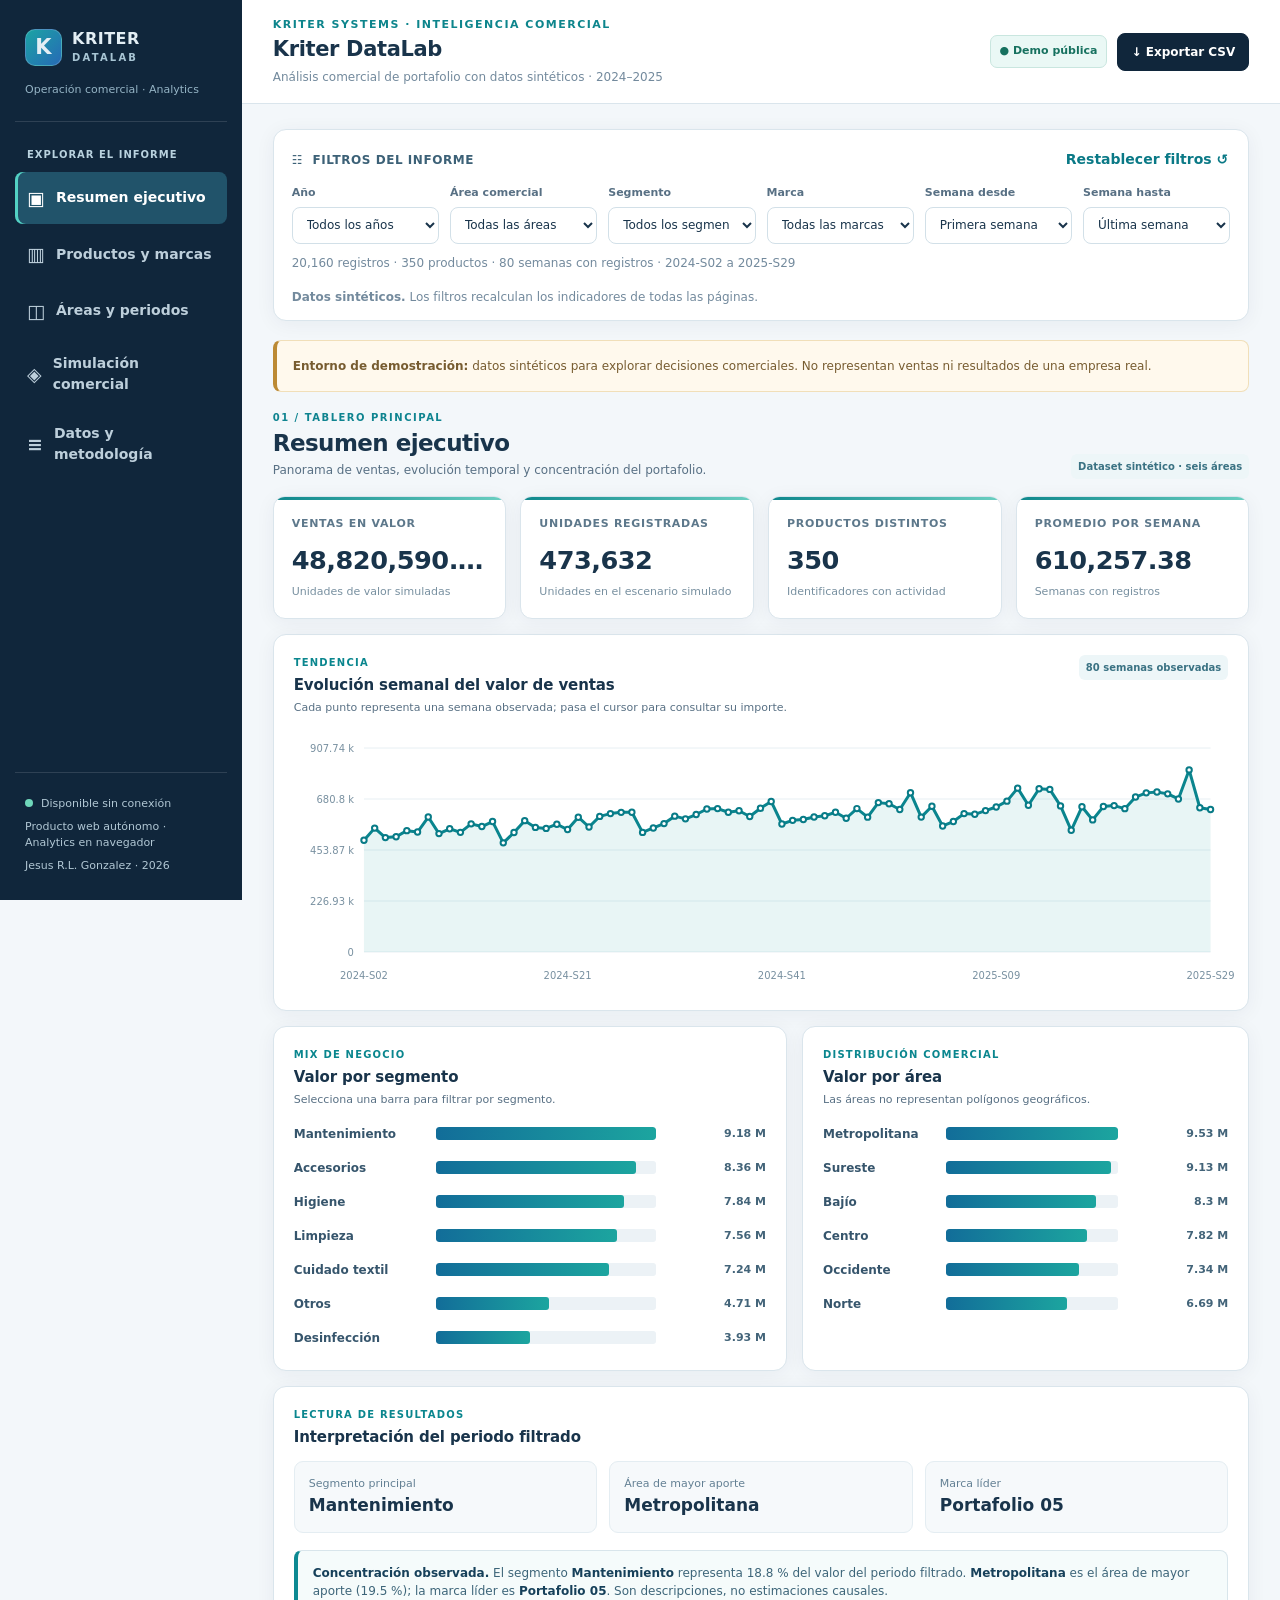
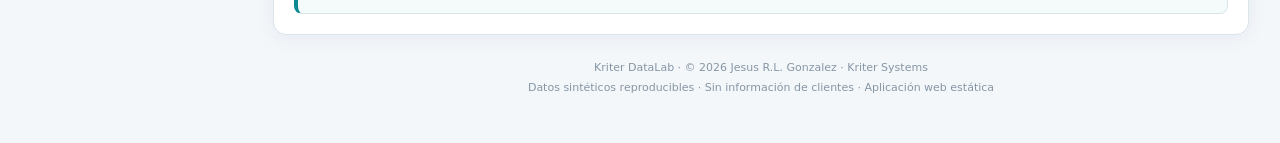
==== commit f3a4ade0: "Renombra el producto a Kriter DataLab (1.2.0)" ====
--- a/site/index.html
+++ b/site/index.html
@@ -1,7 +1,7 @@
 <!doctype html>
 <!--
 ==============================================================================
-Proyecto: Kriter Sales Intelligence
+Proyecto: Kriter DataLab
 Autor: Jesus R.L. Gonzalez
 Derechos Reservados (c) 2026
 ==============================================================================
@@ -14,10 +14,10 @@
 <meta name="description" content="Plataforma de análisis comercial interactivo con datos sintéticos reproducibles.">
 <meta name="color-scheme" content="light">
 <meta name="robots" content="index,follow">
-<title>Kriter Sales Intelligence | Analítica comercial</title>
+<title>Kriter DataLab | Analítica comercial</title>
 <style>/*
 ==============================================================================
-Proyecto: Kriter Sales Intelligence
+Proyecto: Kriter DataLab
 Autor: Jesus R.L. Gonzalez
 Derechos Reservados (c) 2026
 ==============================================================================
@@ -35,7 +35,7 @@
 @media(max-width:920px){.top-actions .button{white-space:nowrap}}
 </style>
 <meta name="theme-color" content="#102738">
-<meta property="og:title" content="Kriter Sales Intelligence">
+<meta property="og:title" content="Kriter DataLab · Applied Data Science & Decision Intelligence">
 <meta property="og:description" content="Explora tendencias, portafolio, regiones y escenarios de ventas con un tablero interactivo.">
 </head>
 <body>
@@ -43,7 +43,7 @@
 <div class="app">
 <aside class="side" id="sidebar" aria-label="Secciones del informe">
   <div class="brand">
-    <div class="brand-line"><div class="brand-symbol">K</div><div class="brand-name">KRITER <small>SALES INTELLIGENCE</small></div></div>
+    <div class="brand-line"><div class="brand-symbol">K</div><div class="brand-name">KRITER <small>DATALAB</small></div></div>
     <div style="font-size:11px;color:#95b4c5;margin-top:16px">Operación comercial · Analytics</div>
   </div>
   <p class="side-tag">Explorar el informe</p>
@@ -62,7 +62,7 @@
 </aside>
 <div class="main">
   <header class="top">
-    <div class="inline-row" style="gap:12px"><button class="button mobile-menu" id="showMenu" aria-label="Mostrar menú" aria-controls="sidebar" aria-expanded="false">☰</button><div><div class="eyebrow">Kriter Systems · Inteligencia comercial</div><h1>Sales Intelligence</h1><div class="top-sub">Análisis comercial de portafolio con datos sintéticos · 2024–2025</div></div></div>
+    <div class="inline-row" style="gap:12px"><button class="button mobile-menu" id="showMenu" aria-label="Mostrar menú" aria-controls="sidebar" aria-expanded="false">☰</button><div><div class="eyebrow">Kriter Systems · Inteligencia comercial</div><h1>Kriter DataLab</h1><div class="top-sub">Análisis comercial de portafolio con datos sintéticos · 2024–2025</div></div></div>
     <div class="top-actions"><span class="tag">● Demo pública</span><button id="exportBtn" class="button primary" title="Descarga los productos agregados respetando los filtros">↓ Exportar CSV</button></div>
   </header>
   <main class="wrap">
@@ -139,14 +139,14 @@
         <article class="panel span"><div class="panel-head"><div><div class="label">ALCANCE</div><h3>Uso responsable del tablero</h3></div></div><div class="section-notes"><strong>Alcance de producto:</strong> herramienta de exploración y simulación comercial ejecutada en el navegador. Los datos son sintéticos; las cifras no corresponden a clientes ni actividades de negocio reales. Las proyecciones son hipótesis ajustables, no pronósticos calibrados. Esta versión no incluye autenticación ni ingestión automática de datos.</div></article>
       </div>
     </section>
-    <footer class="footer">Kriter Sales Intelligence · © 2026 Jesus R.L. Gonzalez · Kriter Systems<br>Datos sintéticos reproducibles · Sin información de clientes · Aplicación web estática</footer>
+    <footer class="footer">Kriter DataLab · © 2026 Jesus R.L. Gonzalez · Kriter Systems<br>Datos sintéticos reproducibles · Sin información de clientes · Aplicación web estática</footer>
   </main>
 </div>
 </div>
 <script>const KRITER_DATA={"weeks":[{"label":"2024-S02","date":"2024-01-08","y":2024},{"label":"2024-S03","date":"2024-01-15","y":2024},{"label":"2024-S04","date":"2024-01-22","y":2024},{"label":"2024-S05","date":"2024-01-29","y":2024},{"label":"2024-S06","date":"2024-02-05","y":2024},{"label":"2024-S07","date":"2024-02-12","y":2024},{"label":"2024-S08","date":"2024-02-19","y":2024},{"label":"2024-S09","date":"2024-02-26","y":2024},{"label":"2024-S10","date":"2024-03-04","y":2024},{"label":"2024-S11","date":"2024-03-11","y":2024},{"label":"2024-S12","date":"2024-03-18","y":2024},{"label":"2024-S13","date":"2024-03-25","y":2024},{"label":"2024-S14","date":"2024-04-01","y":2024},{"label":"2024-S15","date":"2024-04-08","y":2024},{"label":"2024-S16","date":"2024-04-15","y":2024},{"label":"2024-S17","date":"2024-04-22","y":2024},{"label":"2024-S18","date":"2024-04-29","y":2024},{"label":"2024-S19","date":"2024-05-06","y":2024},{"label":"2024-S20","date":"2024-05-13","y":2024},{"label":"2024-S21","date":"2024-05-20","y":2024},{"label":"2024-S22","date":"2024-05-27","y":2024},{"label":"2024-S23","date":"2024-06-03","y":2024},{"label":"2024-S24","date":"2024-06-10","y":2024},{"label":"2024-S25","date":"2024-06-17","y":2024},{"label":"2024-S26","date":"2024-06-24","y":2024},{"label":"2024-S27","date":"2024-07-01","y":2024},{"label":"2024-S28","date":"2024-07-08","y":2024},{"label":"2024-S29","date":"2024-07-15","y":2024},{"label":"2024-S30","date":"2024-07-22","y":2024},{"label":"2024-S31","date":"2024-07-29","y":2024},{"label":"2024-S32","date":"2024-08-05","y":2024},{"label":"2024-S33","date":"2024-08-12","y":2024},{"label":"2024-S34","date":"2024-08-19","y":2024},{"label":"2024-S35","date":"2024-08-26","y":2024},{"label":"2024-S36","date":"2024-09-02","y":2024},{"label":"2024-S37","date":"2024-09-09","y":2024},{"label":"2024-S38","date":"2024-09-16","y":2024},{"label":"2024-S39","date":"2024-09-23","y":2024},{"label":"2024-S40","date":"2024-09-30","y":2024},{"label":"2024-S41","date":"2024-10-07","y":2024},{"label":"2024-S42","date":"2024-10-14","y":2024},{"label":"2024-S43","date":"2024-10-21","y":2024},{"label":"2024-S44","date":"2024-10-28","y":2024},{"label":"2024-S45","date":"2024-11-04","y":2024},{"label":"2024-S46","date":"2024-11-11","y":2024},{"label":"2024-S47","date":"2024-11-18","y":2024},{"label":"2024-S48","date":"2024-11-25","y":2024},{"label":"2024-S49","date":"2024-12-02","y":2024},{"label":"2024-S50","date":"2024-12-09","y":2024},{"label":"2024-S51","date":"2024-12-16","y":2024},{"label":"2024-S52","date":"2024-12-23","y":2024},{"label":"2025-S01","date":"2024-12-30","y":2024},{"label":"2025-S02","date":"2025-01-06","y":2025},{"label":"2025-S03","date":"2025-01-13","y":2025},{"label":"2025-S04","date":"2025-01-20","y":2025},{"label":"2025-S05","date":"2025-01-27","y":2025},{"label":"2025-S06","date":"2025-02-03","y":2025},{"label":"2025-S07","date":"2025-02-10","y":2025},{"label":"2025-S08","date":"2025-02-17","y":2025},{"label":"2025-S09","date":"2025-02-24","y":2025},{"label":"2025-S10","date":"2025-03-03","y":2025},{"label":"2025-S11","date":"2025-03-10","y":2025},{"label":"2025-S12","date":"2025-03-17","y":2025},{"label":"2025-S13","date":"2025-03-24","y":2025},{"label":"2025-S14","date":"2025-03-31","y":2025},{"label":"2025-S15","date":"2025-04-07","y":2025},{"label":"2025-S16","date":"2025-04-14","y":2025},{"label":"2025-S17","date":"2025-04-21","y":2025},{"label":"2025-S18","date":"2025-04-28","y":2025},{"label":"2025-S19","date":"2025-05-05","y":2025},{"label":"2025-S20","date":"2025-05-12","y":2025},{"label":"2025-S21","date":"2025-05-19","y":2025},{"label":"2025-S22","date":"2025-05-26","y":2025},{"label":"2025-S23","date":"2025-06-02","y":2025},{"label":"2025-S24","date":"2025-06-09","y":2025},{"label":"2025-S25","date":"2025-06-16","y":2025},{"label":"2025-S26","date":"2025-06-23","y":2025},{"label":"2025-S27","date":"2025-06-30","y":2025},{"label":"2025-S28","date":"2025-07-07","y":2025},{"label":"2025-S29","date":"2025-07-14","y":2025}],"regions":["Norte","Occidente","Centro","Bajío","Sureste","Metropolitana"],"segments":["Higiene","Desinfección","Limpieza","Mantenimiento","Cuidado textil","Accesorios","Otros"],"brands":["Portafolio 14","Portafolio 02","Portafolio 24","Portafolio 13","Portafolio 11","Portafolio 03","Portafolio 10","Portafolio 12","Portafolio 09","Portafolio 17","Portafolio 07","Portafolio 20","Portafolio 08","Portafolio 21","Portafolio 19","Portafolio 15","Portafolio 04","Portafolio 06","Portafolio 23","Portafolio 16","Portafolio 01","Portafolio 05","Portafolio 18","Portafolio 22"],"products":[{"code":"KS-0108","name":"Producto higiene 108","brand":0,"segment":0},{"code":"KS-0259","name":"Producto desinfección 259","brand":1,"segment":1},{"code":"KS-0106","name":"Producto limpieza 106","brand":2,"segment":2},{"code":"KS-0196","name":"Producto mantenimiento 196","brand":3,"segment":3},{"code":"KS-0128","name":"Producto cuidado textil 128","brand":4,"segment":4},{"code":"KS-0310","name":"Producto limpieza 310","brand":5,"segment":2},{"code":"KS-0060","name":"Producto higiene 060","brand":6,"segment":0},{"code":"KS-0125","name":"Producto higiene 125","brand":0,"segment":0},{"code":"KS-0223","name":"Producto desinfección 223","brand":7,"segment":1},{"code":"KS-0182","name":"Producto accesorios 182","brand":8,"segment":5},{"code":"KS-0091","name":"Producto desinfección 091","brand":3,"segment":1},{"code":"KS-0243","name":"Producto limpieza 243","brand":8,"segment":2},{"code":"KS-0278","name":"Producto accesorios 278","brand":9,"segment":5},{"code":"KS-0107","name":"Producto mantenimiento 107","brand":10,"segment":3},{"code":"KS-0119","name":"Producto mantenimiento 119","brand":11,"segment":3},{"code":"KS-0253","name":"Producto cuidado textil 253","brand":12,"segment":4},{"code":"KS-0221","name":"Producto higiene 221","brand":13,"segment":0},{"code":"KS-0224","name":"Producto cuidado textil 224","brand":14,"segment":4},{"code":"KS-0013","name":"Producto cuidado textil 013","brand":3,"segment":4},{"code":"KS-0267","name":"Producto limpieza 267","brand":4,"segment":2},{"code":"KS-0156","name":"Producto higiene 156","brand":9,"segment":0},{"code":"KS-0047","name":"Producto mantenimiento 047","brand":0,"segment":3},{"code":"KS-0271","name":"Producto desinfección 271","brand":15,"segment":1},{"code":"KS-0344","name":"Producto cuidado textil 344","brand":16,"segment":4},{"code":"KS-0062","name":"Producto accesorios 062","brand":2,"segment":5},{"code":"KS-0175","name":"Producto desinfección 175","brand":12,"segment":1},{"code":"KS-0277","name":"Producto cuidado textil 277","brand":6,"segment":4},{"code":"KS-0009","name":"Producto accesorios 009","brand":8,"segment":5},{"code":"KS-0056","name":"Producto cuidado textil 056","brand":17,"segment":4},{"code":"KS-0319","name":"Producto desinfección 319","brand":14,"segment":1},{"code":"KS-0168","name":"Producto higiene 168","brand":17,"segment":0},{"code":"KS-0097","name":"Producto cuidado textil 097","brand":12,"segment":4},{"code":"KS-0212","name":"Producto cuidado textil 212","brand":17,"segment":4},{"code":"KS-0193","name":"Producto cuidado textil 193","brand":15,"segment":4},{"code":"KS-0152","name":"Producto cuidado textil 152","brand":3,"segment":4},{"code":"KS-0026","name":"Producto accesorios 026","brand":8,"segment":5},{"code":"KS-0028","name":"Producto mantenimiento 028","brand":2,"segment":3},{"code":"KS-0323","name":"Producto mantenimiento 323","brand":18,"segment":3},{"code":"KS-0337","name":"Producto cuidado textil 337","brand":1,"segment":4},{"code":"KS-0143","name":"Producto mantenimiento 143","brand":13,"segment":3},{"code":"KS-0088","name":"Producto mantenimiento 088","brand":19,"segment":3},{"code":"KS-0035","name":"Producto mantenimiento 035","brand":20,"segment":3},{"code":"KS-0083","name":"Producto mantenimiento 083","brand":21,"segment":3},{"code":"KS-0308","name":"Producto cuidado textil 308","brand":3,"segment":4},{"code":"KS-0020","name":"Producto cuidado textil 020","brand":15,"segment":4},{"code":"KS-0346","name":"Producto limpieza 346","brand":22,"segment":2},{"code":"KS-0057","name":"Producto accesorios 057","brand":3,"segment":5},{"code":"KS-0250","name":"Producto limpieza 250","brand":4,"segment":2},{"code":"KS-0190","name":"Producto limpieza 190","brand":22,"segment":2},{"code":"KS-0104","name":"Producto cuidado textil 104","brand":8,"segment":4},{"code":"KS-0235","name":"Producto desinfección 235","brand":20,"segment":1},{"code":"KS-0244","name":"Producto mantenimiento 244","brand":19,"segment":3},{"code":"KS-0216","name":"Producto higiene 216","brand":6,"segment":0},{"code":"KS-0218","name":"Producto accesorios 218","brand":2,"segment":5},{"code":"KS-0176","name":"Producto cuidado textil 176","brand":15,"segment":4},{"code":"KS-0172","name":"Producto mantenimiento 172","brand":4,"segment":3},{"code":"KS-0157","name":"Producto cuidado textil 157","brand":20,"segment":4},{"code":"KS-0300","name":"Producto higiene 300","brand":21,"segment":0},{"code":"KS-0343","name":"Producto desinfección 343","brand":13,"segment":1},{"code":"KS-0260","name":"Producto cuidado textil 260","brand":8,"segment":4},{"code":"KS-0144","name":"Producto higiene 144","brand":21,"segment":0},{"code":"KS-0262","name":"Producto limpieza 262","brand":2,"segment":2},{"code":"KS-0163","name":"Producto desinfección 163","brand":14,"segment":1},{"code":"KS-0136","name":"Producto mantenimiento 136","brand":11,"segment":3},{"code":"KS-0085","name":"Producto cuidado textil 085","brand":14,"segment":4},{"code":"KS-0330","name":"Producto otros 330","brand":20,"segment":6},{"code":"KS-0347","name":"Producto mantenimiento 347","brand":20,"segment":3},{"code":"KS-0317","name":"Producto higiene 317","brand":21,"segment":0},{"code":"KS-0031","name":"Producto desinfección 031","brand":13,"segment":1},{"code":"KS-0183","name":"Producto limpieza 183","brand":9,"segment":2},{"code":"KS-0137","name":"Producto higiene 137","brand":5,"segment":0},{"code":"KS-0280","name":"Producto mantenimiento 280","brand":10,"segment":3},{"code":"KS-0124","name":"Producto mantenimiento 124","brand":10,"segment":3},{"code":"KS-0209","name":"Producto higiene 209","brand":8,"segment":0},{"code":"KS-0302","name":"Producto accesorios 302","brand":14,"segment":5},{"code":"KS-0247","name":"Producto desinfección 247","brand":3,"segment":1},{"code":"KS-0228","name":"Producto higiene 228","brand":18,"segment":0},{"code":"KS-0054","name":"Producto otros 054","brand":19,"segment":6},{"code":"KS-0289","name":"Producto cuidado textil 289","brand":18,"segment":4},{"code":"KS-0067","name":"Producto desinfección 067","brand":7,"segment":1},{"code":"KS-0072","name":"Producto higiene 072","brand":18,"segment":0},{"code":"KS-0021","name":"Producto accesorios 021","brand":23,"segment":5},{"code":"KS-0246","name":"Producto otros 246","brand":17,"segment":6},{"code":"KS-0303","name":"Producto limpieza 303","brand":1,"segment":2},{"code":"KS-0111","name":"Producto limpieza 111","brand":4,"segment":2},{"code":"KS-0005","name":"Producto higiene 005","brand":21,"segment":0},{"code":"KS-0076","name":"Producto mantenimiento 076","brand":5,"segment":3},{"code":"KS-0100","name":"Producto mantenimiento 100","brand":21,"segment":3},{"code":"KS-0208","name":"Producto mantenimiento 208","brand":20,"segment":3},{"code":"KS-0011","name":"Producto mantenimiento 011","brand":18,"segment":3},{"code":"KS-0166","name":"Producto limpieza 166","brand":19,"segment":2},{"code":"KS-0305","name":"Producto higiene 305","brand":19,"segment":0},{"code":"KS-0131","name":"Producto mantenimiento 131","brand":8,"segment":3},{"code":"KS-0004","name":"Producto mantenimiento 004","brand":23,"segment":3},{"code":"KS-0324","name":"Producto higiene 324","brand":17,"segment":0},{"code":"KS-0342","name":"Producto otros 342","brand":0,"segment":6},{"code":"KS-0065","name":"Producto higiene 065","brand":13,"segment":0},{"code":"KS-0102","name":"Producto otros 102","brand":14,"segment":6},{"code":"KS-0251","name":"Producto mantenimiento 251","brand":22,"segment":3},{"code":"KS-0225","name":"Producto accesorios 225","brand":1,"segment":5},{"code":"KS-0326","name":"Producto accesorios 326","brand":13,"segment":5},{"code":"KS-0241","name":"Producto cuidado textil 241","brand":14,"segment":4},{"code":"KS-0206","name":"Producto accesorios 206","brand":4,"segment":5},{"code":"KS-0086","name":"Producto accesorios 086","brand":1,"segment":5},{"code":"KS-0078","name":"Producto otros 078","brand":9,"segment":6},{"code":"KS-0199","name":"Producto desinfección 199","brand":6,"segment":1},{"code":"KS-0200","name":"Producto cuidado textil 200","brand":9,"segment":4},{"code":"KS-0022","name":"Producto limpieza 022","brand":21,"segment":2},{"code":"KS-0162","name":"Producto otros 162","brand":7,"segment":6},{"code":"KS-0179","name":"Producto mantenimiento 179","brand":7,"segment":3},{"code":"KS-0322","name":"Producto limpieza 322","brand":19,"segment":2},{"code":"KS-0185","name":"Producto higiene 185","brand":10,"segment":0},{"code":"KS-0173","name":"Producto higiene 173","brand":22,"segment":0},{"code":"KS-0018","name":"Producto otros 018","brand":20,"segment":6},{"code":"KS-0284","name":"Producto cuidado textil 284","brand":4,"segment":4},{"code":"KS-0204","name":"Producto higiene 204","brand":13,"segment":0},{"code":"KS-0276","name":"Producto higiene 276","brand":5,"segment":0},{"code":"KS-0293","name":"Producto higiene 293","brand":5,"segment":0},{"code":"KS-0007","name":"Producto desinfección 007","brand":14,"segment":1},{"code":"KS-0053","name":"Producto higiene 053","brand":8,"segment":0},{"code":"KS-0325","name":"Producto cuidado textil 325","brand":3,"segment":4},{"code":"KS-0295","name":"Producto desinfección 295","brand":9,"segment":1},{"code":"KS-0318","name":"Producto otros 318","brand":7,"segment":6},{"code":"KS-0127","name":"Producto desinfección 127","brand":16,"segment":1},{"code":"KS-0113","name":"Producto higiene 113","brand":20,"segment":0},{"code":"KS-0167","name":"Producto mantenimiento 167","brand":18,"segment":3},{"code":"KS-0314","name":"Producto accesorios 314","brand":12,"segment":5},{"code":"KS-0048","name":"Producto higiene 048","brand":13,"segment":0},{"code":"KS-0345","name":"Producto accesorios 345","brand":4,"segment":5},{"code":"KS-0170","name":"Producto accesorios 170","brand":13,"segment":5},{"code":"KS-0290","name":"Producto accesorios 290","brand":17,"segment":5},{"code":"KS-0321","name":"Producto accesorios 321","brand":8,"segment":5},{"code":"KS-0006","name":"Producto otros 006","brand":7,"segment":6},{"code":"KS-0169","name":"Producto cuidado textil 169","brand":3,"segment":4},{"code":"KS-0025","name":"Producto cuidado textil 025","brand":1,"segment":4},{"code":"KS-0201","name":"Producto accesorios 201","brand":2,"segment":5},{"code":"KS-0116","name":"Producto cuidado textil 116","brand":23,"segment":4},{"code":"KS-0249","name":"Producto accesorios 249","brand":16,"segment":5},{"code":"KS-0034","name":"Producto limpieza 034","brand":22,"segment":2},{"code":"KS-0008","name":"Producto cuidado textil 008","brand":1,"segment":4},{"code":"KS-0070","name":"Producto limpieza 070","brand":8,"segment":2},{"code":"KS-0038","name":"Producto accesorios 038","brand":23,"segment":5},{"code":"KS-0082","name":"Producto limpieza 082","brand":23,"segment":2},{"code":"KS-0187","name":"Producto desinfección 187","brand":13,"segment":1},{"code":"KS-0155","name":"Producto mantenimiento 155","brand":6,"segment":3},{"code":"KS-0160","name":"Producto mantenimiento 160","brand":23,"segment":3},{"code":"KS-0016","name":"Producto mantenimiento 016","brand":4,"segment":3},{"code":"KS-0161","name":"Producto higiene 161","brand":21,"segment":0},{"code":"KS-0335","name":"Producto mantenimiento 335","brand":7,"segment":3},{"code":"KS-0348","name":"Producto higiene 348","brand":12,"segment":0},{"code":"KS-0123","name":"Producto limpieza 123","brand":2,"segment":2},{"code":"KS-0245","name":"Producto higiene 245","brand":18,"segment":0},{"code":"KS-0130","name":"Producto limpieza 130","brand":20,"segment":2},{"code":"KS-0098","name":"Producto accesorios 098","brand":15,"segment":5},{"code":"KS-0202","name":"Producto limpieza 202","brand":10,"segment":2},{"code":"KS-0268","name":"Producto mantenimiento 268","brand":22,"segment":3},{"code":"KS-0151","name":"Producto desinfección 151","brand":17,"segment":1},{"code":"KS-0096","name":"Producto higiene 096","brand":20,"segment":0},{"code":"KS-0299","name":"Producto mantenimiento 299","brand":13,"segment":3},{"code":"KS-0311","name":"Producto mantenimiento 311","brand":6,"segment":3},{"code":"KS-0118","name":"Producto limpieza 118","brand":3,"segment":2},{"code":"KS-0068","name":"Producto cuidado textil 068","brand":14,"segment":4},{"code":"KS-0279","name":"Producto limpieza 279","brand":2,"segment":2},{"code":"KS-0274","name":"Producto limpieza 274","brand":3,"segment":2},{"code":"KS-0087","name":"Producto limpieza 087","brand":8,"segment":2},{"code":"KS-0273","name":"Producto accesorios 273","brand":21,"segment":5},{"code":"KS-0341","name":"Producto higiene 341","brand":10,"segment":0},{"code":"KS-0239","name":"Producto mantenimiento 239","brand":21,"segment":3},{"code":"KS-0264","name":"Producto higiene 264","brand":0,"segment":0},{"code":"KS-0044","name":"Producto cuidado textil 044","brand":9,"segment":4},{"code":"KS-0263","name":"Producto mantenimiento 263","brand":10,"segment":3},{"code":"KS-0041","name":"Producto higiene 041","brand":11,"segment":0},{"code":"KS-0120","name":"Producto higiene 120","brand":5,"segment":0},{"code":"KS-0049","name":"Producto cuidado textil 049","brand":16,"segment":4},{"code":"KS-0141","name":"Producto accesorios 141","brand":10,"segment":5},{"code":"KS-0329","name":"Producto higiene 329","brand":22,"segment":0},{"code":"KS-0275","name":"Producto mantenimiento 275","brand":11,"segment":3},{"code":"KS-0109","name":"Producto cuidado textil 109","brand":13,"segment":4},{"code":"KS-0133","name":"Producto cuidado textil 133","brand":18,"segment":4},{"code":"KS-0350","name":"Producto accesorios 350","brand":23,"segment":5},{"code":"KS-0198","name":"Producto otros 198","brand":5,"segment":6},{"code":"KS-0135","name":"Producto limpieza 135","brand":3,"segment":2},{"code":"KS-0333","name":"Producto accesorios 333","brand":23,"segment":5},{"code":"KS-0095","name":"Producto mantenimiento 095","brand":22,"segment":3},{"code":"KS-0093","name":"Producto accesorios 093","brand":16,"segment":5},{"code":"KS-0298","name":"Producto limpieza 298","brand":0,"segment":2},{"code":"KS-0178","name":"Producto limpieza 178","brand":21,"segment":2},{"code":"KS-0015","name":"Producto limpieza 015","brand":16,"segment":2},{"code":"KS-0069","name":"Producto accesorios 069","brand":1,"segment":5},{"code":"KS-0188","name":"Producto cuidado textil 188","brand":16,"segment":4},{"code":"KS-0252","name":"Producto higiene 252","brand":20,"segment":0},{"code":"KS-0331","name":"Producto desinfección 331","brand":12,"segment":1},{"code":"KS-0101","name":"Producto higiene 101","brand":7,"segment":0},{"code":"KS-0240","name":"Producto higiene 240","brand":7,"segment":0},{"code":"KS-0296","name":"Producto cuidado textil 296","brand":2,"segment":4},{"code":"KS-0073","name":"Producto cuidado textil 073","brand":17,"segment":4},{"code":"KS-0213","name":"Producto accesorios 213","brand":3,"segment":5},{"code":"KS-0046","name":"Producto limpieza 046","brand":10,"segment":2},{"code":"KS-0203","name":"Producto mantenimiento 203","brand":0,"segment":3},{"code":"KS-0150","name":"Producto otros 150","brand":18,"segment":6},{"code":"KS-0232","name":"Producto mantenimiento 232","brand":5,"segment":3},{"code":"KS-0059","name":"Producto mantenimiento 059","brand":5,"segment":3},{"code":"KS-0154","name":"Producto limpieza 154","brand":5,"segment":2},{"code":"KS-0010","name":"Producto limpieza 010","brand":19,"segment":2},{"code":"KS-0205","name":"Producto cuidado textil 205","brand":16,"segment":4},{"code":"KS-0338","name":"Producto accesorios 338","brand":8,"segment":5},{"code":"KS-0149","name":"Producto higiene 149","brand":19,"segment":0},{"code":"KS-0237","name":"Producto accesorios 237","brand":15,"segment":5},{"code":"KS-0281","name":"Producto higiene 281","brand":0,"segment":0},{"code":"KS-0288","name":"Producto higiene 288","brand":19,"segment":0},{"code":"KS-0040","name":"Producto mantenimiento 040","brand":3,"segment":3},{"code":"KS-0328","name":"Producto mantenimiento 328","brand":4,"segment":3},{"code":"KS-0064","name":"Producto mantenimiento 064","brand":0,"segment":3},{"code":"KS-0042","name":"Producto otros 042","brand":5,"segment":6},{"code":"KS-0079","name":"Producto desinfección 079","brand":20,"segment":1},{"code":"KS-0171","name":"Producto limpieza 171","brand":16,"segment":2},{"code":"KS-0227","name":"Producto mantenimiento 227","brand":19,"segment":3},{"code":"KS-0336","name":"Producto higiene 336","brand":14,"segment":0},{"code":"KS-0349","name":"Producto cuidado textil 349","brand":15,"segment":4},{"code":"KS-0142","name":"Producto limpieza 142","brand":0,"segment":2},{"code":"KS-0058","name":"Producto limpieza 058","brand":11,"segment":2},{"code":"KS-0019","name":"Producto desinfección 019","brand":12,"segment":1},{"code":"KS-0258","name":"Producto otros 258","brand":14,"segment":6},{"code":"KS-0238","name":"Producto limpieza 238","brand":23,"segment":2},{"code":"KS-0340","name":"Producto mantenimiento 340","brand":2,"segment":3},{"code":"KS-0112","name":"Producto mantenimiento 112","brand":22,"segment":3},{"code":"KS-0266","name":"Producto accesorios 266","brand":16,"segment":5},{"code":"KS-0165","name":"Producto accesorios 165","brand":8,"segment":5},{"code":"KS-0332","name":"Producto cuidado textil 332","brand":15,"segment":4},{"code":"KS-0174","name":"Producto otros 174","brand":20,"segment":6},{"code":"KS-0084","name":"Producto higiene 084","brand":7,"segment":0},{"code":"KS-0164","name":"Producto cuidado textil 164","brand":1,"segment":4},{"code":"KS-0214","name":"Producto limpieza 214","brand":11,"segment":2},{"code":"KS-0195","name":"Producto limpieza 195","brand":21,"segment":2},{"code":"KS-0075","name":"Producto limpieza 075","brand":11,"segment":2},{"code":"KS-0036","name":"Producto higiene 036","brand":12,"segment":0},{"code":"KS-0089","name":"Producto higiene 089","brand":18,"segment":0},{"code":"KS-0301","name":"Producto cuidado textil 301","brand":7,"segment":4},{"code":"KS-0027","name":"Producto limpieza 027","brand":9,"segment":2},{"code":"KS-0256","name":"Producto mantenimiento 256","brand":21,"segment":3},{"code":"KS-0236","name":"Producto cuidado textil 236","brand":12,"segment":4},{"code":"KS-0304","name":"Producto mantenimiento 304","brand":8,"segment":3},{"code":"KS-0181","name":"Producto cuidado textil 181","brand":1,"segment":4},{"code":"KS-0002","name":"Producto accesorios 002","brand":12,"segment":5},{"code":"KS-0180","name":"Producto higiene 180","brand":14,"segment":0},{"code":"KS-0094","name":"Producto limpieza 094","brand":4,"segment":2},{"code":"KS-0146","name":"Producto accesorios 146","brand":14,"segment":5},{"code":"KS-0153","name":"Producto accesorios 153","brand":11,"segment":5},{"code":"KS-0194","name":"Producto accesorios 194","brand":23,"segment":5},{"code":"KS-0270","name":"Producto otros 270","brand":12,"segment":6},{"code":"KS-0037","name":"Producto cuidado textil 037","brand":15,"segment":4},{"code":"KS-0197","name":"Producto higiene 197","brand":11,"segment":0},{"code":"KS-0242","name":"Producto accesorios 242","brand":1,"segment":5},{"code":"KS-0226","name":"Producto limpieza 226","brand":8,"segment":2},{"code":"KS-0309","name":"Producto accesorios 309","brand":11,"segment":5},{"code":"KS-0229","name":"Producto cuidado textil 229","brand":17,"segment":4},{"code":"KS-0061","name":"Producto cuidado textil 061","brand":9,"segment":4},{"code":"KS-0283","name":"Producto desinfección 283","brand":16,"segment":1},{"code":"KS-0138","name":"Producto otros 138","brand":6,"segment":6},{"code":"KS-0248","name":"Producto cuidado textil 248","brand":13,"segment":4},{"code":"KS-0122","name":"Producto accesorios 122","brand":9,"segment":5},{"code":"KS-0285","name":"Producto accesorios 285","brand":22,"segment":5},{"code":"KS-0192","name":"Producto higiene 192","brand":12,"segment":0},{"code":"KS-0312","name":"Producto higiene 312","brand":9,"segment":0},{"code":"KS-0148","name":"Producto mantenimiento 148","brand":8,"segment":3},{"code":"KS-0092","name":"Producto cuidado textil 092","brand":13,"segment":4},{"code":"KS-0052","name":"Producto mantenimiento 052","brand":20,"segment":3},{"code":"KS-0074","name":"Producto accesorios 074","brand":3,"segment":5},{"code":"KS-0292","name":"Producto mantenimiento 292","brand":11,"segment":3},{"code":"KS-0017","name":"Producto higiene 017","brand":22,"segment":0},{"code":"KS-0177","name":"Producto accesorios 177","brand":23,"segment":5},{"code":"KS-0234","name":"Producto otros 234","brand":9,"segment":6},{"code":"KS-0217","name":"Producto cuidado textil 217","brand":9,"segment":4},{"code":"KS-0315","name":"Producto limpieza 315","brand":15,"segment":2},{"code":"KS-0339","name":"Producto limpieza 339","brand":9,"segment":2},{"code":"KS-0306","name":"Producto otros 306","brand":18,"segment":6},{"code":"KS-0261","name":"Producto accesorios 261","brand":9,"segment":5},{"code":"KS-0032","name":"Producto cuidado textil 032","brand":16,"segment":4},{"code":"KS-0230","name":"Producto accesorios 230","brand":3,"segment":5},{"code":"KS-0191","name":"Producto mantenimiento 191","brand":20,"segment":3},{"code":"KS-0307","name":"Producto desinfección 307","brand":17,"segment":1},{"code":"KS-0220","name":"Producto mantenimiento 220","brand":0,"segment":3},{"code":"KS-0012","name":"Producto higiene 012","brand":17,"segment":0},{"code":"KS-0117","name":"Producto accesorios 117","brand":21,"segment":5},{"code":"KS-0184","name":"Producto mantenimiento 184","brand":2,"segment":3},{"code":"KS-0334","name":"Producto limpieza 334","brand":21,"segment":2},{"code":"KS-0134","name":"Producto accesorios 134","brand":17,"segment":5},{"code":"KS-0132","name":"Producto higiene 132","brand":19,"segment":0},{"code":"KS-0145","name":"Producto cuidado textil 145","brand":7,"segment":4},{"code":"KS-0265","name":"Producto cuidado textil 265","brand":13,"segment":4},{"code":"KS-0186","name":"Producto otros 186","brand":0,"segment":6},{"code":"KS-0215","name":"Producto mantenimiento 215","brand":5,"segment":3},{"code":"KS-0147","name":"Producto limpieza 147","brand":1,"segment":2},{"code":"KS-0080","name":"Producto cuidado textil 080","brand":12,"segment":4},{"code":"KS-0103","name":"Producto desinfección 103","brand":1,"segment":1},{"code":"KS-0029","name":"Producto higiene 029","brand":10,"segment":0},{"code":"KS-0077","name":"Producto higiene 077","brand":6,"segment":0},{"code":"KS-0024","name":"Producto higiene 024","brand":14,"segment":0},{"code":"KS-0272","name":"Producto cuidado textil 272","brand":23,"segment":4},{"code":"KS-0286","name":"Producto limpieza 286","brand":20,"segment":2},{"code":"KS-0043","name":"Producto desinfección 043","brand":6,"segment":1},{"code":"KS-0158","name":"Producto accesorios 158","brand":12,"segment":5},{"code":"KS-0140","name":"Producto cuidado textil 140","brand":2,"segment":4},{"code":"KS-0110","name":"Producto accesorios 110","brand":16,"segment":5},{"code":"KS-0257","name":"Producto higiene 257","brand":7,"segment":0},{"code":"KS-0050","name":"Producto accesorios 050","brand":4,"segment":5},{"code":"KS-0114","name":"Producto otros 114","brand":12,"segment":6},{"code":"KS-0090","name":"Producto otros 090","brand":17,"segment":6},{"code":"KS-0066","name":"Producto otros 066","brand":21,"segment":6},{"code":"KS-0313","name":"Producto cuidado textil 313","brand":20,"segment":4},{"code":"KS-0030","name":"Producto otros 030","brand":0,"segment":6},{"code":"KS-0121","name":"Producto cuidado textil 121","brand":6,"segment":4},{"code":"KS-0291","name":"Producto limpieza 291","brand":3,"segment":2},{"code":"KS-0159","name":"Producto limpieza 159","brand":15,"segment":2},{"code":"KS-0023","name":"Producto mantenimiento 023","brand":7,"segment":3},{"code":"KS-0014","name":"Producto accesorios 014","brand":13,"segment":5},{"code":"KS-0189","name":"Producto accesorios 189","brand":4,"segment":5},{"code":"KS-0063","name":"Producto limpieza 063","brand":10,"segment":2},{"code":"KS-0003","name":"Producto limpieza 003","brand":15,"segment":2},{"code":"KS-0033","name":"Producto accesorios 033","brand":4,"segment":5},{"code":"KS-0071","name":"Producto mantenimiento 071","brand":19,"segment":3},{"code":"KS-0051","name":"Producto limpieza 051","brand":22,"segment":2},{"code":"KS-0039","name":"Producto limpieza 039","brand":21,"segment":2},{"code":"KS-0222","name":"Producto otros 222","brand":21,"segment":6},{"code":"KS-0081","name":"Producto accesorios 081","brand":15,"segment":5},{"code":"KS-0105","name":"Producto accesorios 105","brand":9,"segment":5},{"code":"KS-0207","name":"Producto limpieza 207","brand":22,"segment":2},{"code":"KS-0139","name":"Producto desinfección 139","brand":9,"segment":1},{"code":"KS-0320","name":"Producto cuidado textil 320","brand":1,"segment":4},{"code":"KS-0129","name":"Producto accesorios 129","brand":22,"segment":5},{"code":"KS-0210","name":"Producto otros 210","brand":19,"segment":6},{"code":"KS-0211","name":"Producto desinfección 211","brand":18,"segment":1},{"code":"KS-0001","name":"Producto cuidado textil 001","brand":20,"segment":4},{"code":"KS-0327","name":"Producto limpieza 327","brand":16,"segment":2},{"code":"KS-0231","name":"Producto limpieza 231","brand":11,"segment":2},{"code":"KS-0287","name":"Producto mantenimiento 287","brand":8,"segment":3},{"code":"KS-0294","name":"Producto otros 294","brand":6,"segment":6},{"code":"KS-0099","name":"Producto limpieza 099","brand":23,"segment":2},{"code":"KS-0045","name":"Producto accesorios 045","brand":2,"segment":5},{"code":"KS-0233","name":"Producto higiene 233","brand":6,"segment":0},{"code":"KS-0316","name":"Producto mantenimiento 316","brand":23,"segment":3},{"code":"KS-0115","name":"Producto desinfección 115","brand":15,"segment":1},{"code":"KS-0126","name":"Producto otros 126","brand":13,"segment":6},{"code":"KS-0219","name":"Producto limpieza 219","brand":10,"segment":2},{"code":"KS-0282","name":"Producto otros 282","brand":13,"segment":6},{"code":"KS-0255","name":"Producto limpieza 255","brand":23,"segment":2},{"code":"KS-0269","name":"Producto higiene 269","brand":20,"segment":0},{"code":"KS-0297","name":"Producto accesorios 297","brand":10,"segment":5},{"code":"KS-0254","name":"Producto accesorios 254","brand":15,"segment":5},{"code":"KS-0055","name":"Producto desinfección 055","brand":18,"segment":1}],"rows":[[0,0,0,0,0,796.1836,14.0],[0,0,1,1,1,1752.0935,37.0],[0,0,2,2,2,230.4711,6.0],[0,0,3,3,3,1965.6536,28.0],[0,0,4,4,4,991.2882,20.0],[0,0,2,5,5,1434.7225,43.0],[0,0,0,6,6,124.5377,2.0],[0,0,0,0,7,1771.8871,36.0],[0,0,1,7,8,1021.3703,32.0],[0,0,5,8,9,3284.6031,43.0],[0,0,1,3,10,676.3352,11.0],[0,0,2,8,11,911.5548,19.0],[0,0,5,9,12,1753.2855,37.0],[0,0,3,10,13,533.8937,10.0],[0,0,3,11,14,2319.1644,17.0],[0,0,4,12,15,3912.8994,44.0],[0,0,0,13,16,1488.4844,13.0],[0,0,4,14,17,381.6228,11.0],[0,0,4,3,18,485.1948,6.0],[0,0,2,4,19,902.0951,11.0],[0,0,0,9,20,546.7298,17.0],[0,0,3,0,21,2039.7832,21.0],[0,0,1,15,22,1172.4976,11.0],[0,0,4,16,23,1117.1287,33.0],[0,0,5,2,24,1580.3952,16.0],[0,0,1,12,25,1826.6014,35.0],[0,0,4,6,26,203.1914,4.0],[0,0,5,8,27,2400.2453,37.0],[0,0,4,17,28,780.1496,23.0],[0,0,1,14,29,3269.2786,38.0],[0,0,0,17,30,3454.1514,36.0],[0,0,4,12,31,2579.5925,30.0],[0,0,4,17,32,2334.8818,43.0],[0,0,4,15,33,346.3256,7.0],[0,0,4,3,34,4967.0067,45.0],[0,0,5,8,35,1292.8861,15.0],[0,0,3,2,36,2719.6543,33.0],[0,0,3,18,37,2926.8802,24.0],[0,0,4,1,38,1987.8227,24.0],[0,0,3,13,39,1189.4778,22.0],[0,0,3,19,40,170.0463,4.0],[0,0,3,20,41,943.2622,32.0],[0,1,3,21,42,4227.2859,33.0],[0,1,4,3,43,346.3214,11.0],[0,1,4,15,44,336.6956,10.0],[0,1,2,22,45,103.5073,2.0],[0,1,5,3,46,1287.7957,23.0],[0,1,2,4,47,2124.4571,32.0],[0,1,2,22,48,1654.528,43.0],[0,1,4,8,49,1153.9277,45.0],[0,1,1,20,50,3658.6796,35.0],[0,1,3,19,51,1910.2677,36.0],[0,1,0,6,52,247.4723,3.0],[0,1,5,2,53,5120.6701,43.0],[0,1,4,15,54,1577.8391,25.0],[0,1,3,4,55,1236.2983,34.0],[0,1,4,20,56,86.9935,3.0],[0,1,0,21,57,848.5752,9.0],[0,1,1,13,58,354.0735,11.0],[0,1,4,8,59,1757.1676,42.0],[0,1,0,21,60,3333.1879,45.0],[0,1,2,2,61,2551.3613,44.0],[0,1,1,14,62,3438.7989,45.0],[0,1,3,11,63,3544.1489,28.0],[0,1,4,14,64,4061.1005,41.0],[0,1,6,20,65,3294.9987,44.0],[0,1,3,20,66,880.32,13.0],[0,1,0,21,67,1392.762,15.0],[0,1,1,13,68,1575.6295,14.0],[0,1,4,16,23,1614.7081,35.0],[0,1,2,9,69,2699.6064,29.0],[0,1,0,5,70,799.2743,26.0],[0,1,3,10,71,1485.1492,18.0],[0,1,3,10,72,436.3058,7.0],[0,1,4,17,28,128.2455,4.0],[0,1,0,8,73,823.2052,18.0],[0,1,5,14,74,2673.0502,24.0],[0,1,1,3,75,1141.156,18.0],[0,1,0,18,76,447.7646,7.0],[0,1,6,19,77,197.1368,4.0],[0,1,3,11,14,446.1562,3.0],[0,1,4,17,32,1611.6559,26.0],[0,1,4,18,78,1447.0955,14.0],[0,1,3,2,36,2747.8984,26.0],[0,2,1,7,79,821.1051,6.0],[0,2,0,18,80,1968.5878,36.0],[0,2,6,19,77,1271.712,25.0],[0,2,5,23,81,1368.5813,27.0],[0,2,6,17,82,3054.0563,42.0],[0,2,0,21,60,2438.6254,30.0],[0,2,2,1,83,2402.4224,28.0],[0,2,2,4,84,985.0224,16.0],[0,2,0,21,85,1212.2515,22.0],[0,2,3,5,86,2424.8295,33.0],[0,2,3,21,87,3326.88,27.0],[0,2,3,20,88,163.9356,3.0],[0,2,3,18,89,2979.4915,34.0],[0,2,2,19,90,3370.43,35.0],[0,2,0,18,76,3303.0007,45.0],[0,2,0,19,91,2174.3912,17.0],[0,2,4,17,32,1839.3053,33.0],[0,2,4,14,64,3357.3414,31.0],[0,2,3,8,92,1836.1402,18.0],[0,2,3,23,93,776.6892,16.0],[0,2,3,10,72,1616.5456,25.0],[0,2,0,17,94,463.5774,18.0],[0,2,6,0,95,107.9943,2.0],[0,2,0,13,96,723.3878,7.0],[0,2,6,14,97,3617.504,26.0],[0,2,3,22,98,3597.6444,31.0],[0,2,5,1,99,1071.6117,23.0],[0,2,5,13,100,187.9795,5.0],[0,2,4,14,101,1589.4424,37.0],[0,2,5,4,102,1302.1431,32.0],[0,2,5,1,103,741.7066,23.0],[0,2,6,9,104,3690.6975,40.0],[0,2,1,6,105,4933.7435,41.0],[0,2,4,3,34,3099.0762,27.0],[0,2,4,9,106,2818.244,30.0],[0,2,2,21,107,1696.1417,31.0],[0,2,0,6,6,1461.1077,17.0],[0,2,6,7,108,1281.6925,14.0],[0,2,3,7,109,401.4324,5.0],[0,2,4,16,23,1620.3604,44.0],[0,2,2,19,110,2476.671,25.0],[0,2,0,10,111,5097.8556,41.0],[0,3,0,22,112,1444.573,34.0],[0,3,6,20,113,1389.2223,37.0],[0,3,2,4,84,232.3792,3.0],[0,3,4,4,114,3635.3228,44.0],[0,3,0,13,115,2611.0792,23.0],[0,3,0,5,116,1244.6212,24.0],[0,3,0,18,80,819.063,15.0],[0,3,0,5,117,547.4569,11.0],[0,3,1,14,118,285.639,4.0],[0,3,0,8,119,807.014,17.0],[0,3,4,3,120,220.4145,8.0],[0,3,0,10,111,981.6831,9.0],[0,3,1,9,121,498.0148,7.0],[0,3,6,7,122,2136.7336,16.0],[0,3,1,16,123,1763.3987,24.0],[0,3,0,20,124,738.8025,9.0],[0,3,3,18,125,1895.2626,17.0],[0,3,5,12,126,549.6303,6.0],[0,3,0,13,127,1436.5662,13.0],[0,3,0,19,91,1779.7716,15.0],[0,3,5,4,128,2571.7566,41.0],[0,3,5,13,129,4948.1506,40.0],[0,3,4,12,31,4666.5353,43.0],[0,3,5,17,130,649.05,21.0],[0,3,1,15,22,5873.3804,43.0],[0,3,5,8,131,2968.1774,20.0],[0,3,2,22,45,1275.9092,19.0],[0,3,4,3,34,442.1983,4.0],[0,3,1,12,25,1654.8711,27.0],[0,3,0,13,16,4169.2062,28.0],[0,3,6,7,132,250.8266,3.0],[0,3,4,3,133,779.33,6.0],[0,3,4,14,101,306.0536,7.0],[0,3,4,1,134,2406.3016,42.0],[0,3,5,2,135,4062.9067,31.0],[0,3,5,23,81,1383.4939,21.0],[0,3,0,21,67,733.1,7.0],[0,3,4,23,136,1332.4678,11.0],[0,3,5,16,137,2322.7071,21.0],[0,3,2,22,138,4993.2241,33.0],[0,3,4,1,139,2128.2975,32.0],[0,3,2,8,140,1838.8055,43.0],[0,4,5,23,141,2866.3034,41.0],[0,4,2,23,142,1492.6559,15.0],[0,4,6,7,122,5125.9116,43.0],[0,4,5,2,135,4084.7097,32.0],[0,4,6,7,108,2384.6431,27.0],[0,4,2,2,61,2671.5461,40.0],[0,4,2,4,84,1867.2095,23.0],[0,4,2,21,107,1490.4078,22.0],[0,4,6,9,104,1731.2381,18.0],[0,4,1,13,143,2438.0814,16.0],[0,4,2,22,45,2894.4827,38.0],[0,4,5,4,102,1140.344,27.0],[0,4,3,6,144,138.3163,2.0],[0,4,5,4,128,789.4258,12.0],[0,4,3,23,145,3352.2454,43.0],[0,4,4,3,133,1318.5468,12.0],[0,4,1,14,62,3925.6636,32.0],[0,4,3,4,146,4713.8641,28.0],[0,4,3,8,92,3258.9,24.0],[0,4,0,21,147,1052.3969,11.0],[0,4,3,7,148,923.8014,8.0],[0,4,4,1,38,2684.5448,21.0],[0,4,0,12,149,226.6486,3.0],[0,4,1,14,118,649.2606,7.0],[0,4,2,2,150,1004.537,16.0],[0,4,0,18,151,829.7039,12.0],[0,4,2,20,152,3361.1825,34.0],[0,4,3,10,71,1983.9426,22.0],[0,4,3,4,55,1990.0679,35.0],[0,4,4,3,18,1726.1249,15.0],[0,4,5,15,153,3852.4592,29.0],[0,4,3,3,3,2608.3036,22.0],[0,4,2,10,154,4657.8879,40.0],[0,4,3,22,155,3637.3467,29.0],[0,4,1,17,156,4598.8651,32.0],[0,4,3,10,72,2743.9395,40.0],[0,4,0,20,157,411.572,4.0],[0,4,3,13,158,2998.101,30.0],[0,4,3,6,159,1428.5173,18.0],[0,4,0,18,76,910.0462,11.0],[0,4,2,3,160,5753.821,40.0],[0,4,4,14,161,3063.1615,21.0],[0,5,0,6,52,4952.1868,36.0],[0,5,4,4,4,2960.2164,38.0],[0,5,2,2,162,1219.21,14.0],[0,5,5,8,35,2190.042,24.0],[0,5,2,3,163,1540.7964,37.0],[0,5,6,7,122,2437.5491,16.0],[0,5,3,4,146,4637.6184,31.0],[0,5,2,8,164,1281.5189,29.0],[0,5,3,10,71,1014.0345,9.0],[0,5,2,19,90,387.861,4.0],[0,5,5,21,165,1295.6953,20.0],[0,5,0,10,166,611.6021,16.0],[0,5,3,21,167,1016.4848,15.0],[0,5,5,14,74,4589.0384,37.0],[0,5,0,0,168,2366.9807,24.0],[0,5,4,9,169,2331.0715,25.0],[0,5,3,10,170,2197.3909,25.0],[0,5,0,11,171,1033.5433,11.0],[0,5,0,5,172,461.3344,12.0],[0,5,2,5,5,533.7148,9.0],[0,5,0,13,127,632.0559,6.0],[0,5,5,2,135,5657.5793,40.0],[0,5,5,8,9,5194.3551,37.0],[0,5,5,13,100,1661.3812,28.0],[0,5,3,21,87,6534.6733,45.0],[0,5,4,8,49,330.5359,10.0],[0,5,4,16,173,3109.653,21.0],[0,5,1,14,62,4020.0759,34.0],[0,5,5,10,174,1552.9387,20.0],[0,5,0,9,20,716.9031,16.0],[0,5,2,23,142,644.1238,6.0],[0,5,0,22,175,1415.808,19.0],[0,5,3,11,176,760.9776,11.0],[0,5,4,13,177,2037.9702,27.0],[0,5,4,18,178,4643.2726,37.0],[0,5,5,23,179,4374.2775,38.0],[0,5,1,16,123,2614.5443,28.0],[0,5,6,5,180,4978.0268,38.0],[0,5,2,3,181,2077.7677,15.0],[0,5,5,23,182,1632.6523,14.0],[0,5,4,17,32,1159.2393,17.0],[0,5,3,22,183,2673.0862,25.0],[1,0,3,4,146,2254.6849,19.0],[1,0,5,16,184,2929.7648,44.0],[1,0,2,0,185,2758.2779,37.0],[1,0,2,21,186,1036.3207,16.0],[1,0,4,13,177,2069.4253,42.0],[1,0,2,16,187,277.6025,3.0],[1,0,5,1,188,1004.3144,32.0],[1,0,0,11,171,1906.5057,33.0],[1,0,4,16,189,299.8787,14.0],[1,0,0,18,76,955.3242,15.0],[1,0,0,20,157,2479.3762,36.0],[1,0,0,5,116,2097.2314,43.0],[1,0,5,9,12,1837.5909,39.0],[1,0,0,20,190,3744.3037,40.0],[1,0,3,21,42,4285.1084,38.0],[1,0,1,12,191,320.8429,5.0],[1,0,0,13,115,3151.1384,27.0],[1,0,0,7,192,2020.5415,19.0],[1,0,0,7,193,960.5487,31.0],[1,0,3,11,176,406.4765,8.0],[1,0,4,2,194,1857.9478,42.0],[1,0,4,17,195,1286.5008,35.0],[1,0,5,3,196,1238.0276,18.0],[1,0,2,10,197,3816.2298,45.0],[1,0,1,15,22,3129.3955,25.0],[1,0,3,0,198,4233.5846,37.0],[1,0,0,10,111,2504.8857,31.0],[1,0,6,18,199,382.2748,4.0],[1,0,2,19,90,1481.1596,18.0],[1,0,3,5,200,1468.6071,19.0],[1,0,3,5,201,734.7751,9.0],[1,0,3,23,93,1599.1532,36.0],[1,0,4,15,33,1818.5392,40.0],[1,0,5,2,24,383.6528,4.0],[1,0,1,3,75,2033.8164,30.0],[1,0,4,3,18,3585.403,38.0],[1,0,0,21,57,1598.577,20.0],[1,0,2,5,202,94.0077,4.0],[1,0,2,19,203,2157.3049,35.0],[1,0,4,16,204,331.6647,15.0],[1,0,5,23,179,2766.7143,43.0],[1,0,5,8,205,3308.8223,28.0],[1,1,2,16,187,3830.108,35.0],[1,1,0,19,206,4631.7797,44.0],[1,1,5,15,207,4651.9148,37.0],[1,1,6,20,113,180.2115,4.0],[1,1,0,0,208,3355.1372,39.0],[1,1,0,19,209,3439.7913,30.0],[1,1,3,3,210,2135.1364,34.0],[1,1,3,23,93,971.4452,20.0],[1,1,3,4,211,1819.7067,31.0],[1,1,3,0,212,3997.8593,38.0],[1,1,6,5,213,1472.7302,19.0],[1,1,1,20,214,900.7612,10.0],[1,1,2,22,45,2310.6743,45.0],[1,1,1,6,105,3310.5156,37.0],[1,1,2,16,215,794.4901,27.0],[1,1,3,19,216,891.2436,14.0],[1,1,0,22,175,290.6364,5.0],[1,1,0,14,217,2961.4189,26.0],[1,1,1,20,50,4383.4641,38.0],[1,1,1,7,8,583.5428,18.0],[1,1,0,19,91,2598.7326,24.0],[1,1,4,15,218,2610.0397,40.0],[1,1,5,16,137,3667.1139,34.0],[1,1,4,18,78,2864.2281,23.0],[1,1,6,18,199,337.8899,3.0],[1,1,2,21,186,3484.5329,45.0],[1,1,5,16,184,1787.5577,25.0],[1,1,0,8,73,1948.7943,43.0],[1,1,2,0,219,1993.0622,39.0],[1,1,2,11,220,1553.6988,21.0],[1,1,4,14,64,1083.5565,9.0],[1,1,4,2,194,2241.9924,39.0],[1,1,4,16,173,1103.1079,10.0],[1,1,1,12,221,1453.3598,36.0],[1,1,6,14,222,791.6063,14.0],[1,1,2,23,223,1344.7799,11.0],[1,1,0,5,172,219.8792,7.0],[1,1,4,3,133,919.227,8.0],[1,1,1,14,62,687.538,9.0],[1,1,2,19,110,182.8418,2.0],[1,1,2,19,90,3288.8923,38.0],[1,1,3,19,51,280.237,4.0],[1,2,3,2,224,2710.6035,22.0],[1,2,3,22,225,2235.1861,25.0],[1,2,5,16,226,4105.5217,37.0],[1,2,0,13,96,2705.2826,26.0],[1,2,6,7,122,1354.2851,12.0],[1,2,5,15,207,4662.3612,37.0],[1,2,4,1,38,3401.2817,30.0],[1,2,5,8,227,3952.6852,38.0],[1,2,0,21,67,1608.03,19.0],[1,2,5,13,100,1252.4268,31.0],[1,2,1,14,118,1039.2802,14.0],[1,2,4,15,228,1215.6137,15.0],[1,2,3,19,40,468.3623,9.0],[1,2,3,18,89,587.002,5.0],[1,2,3,4,55,1373.6049,29.0],[1,2,6,20,229,1937.505,30.0],[1,2,5,12,126,453.6542,6.0],[1,2,6,14,222,2992.7148,41.0],[1,2,0,7,230,3841.9312,29.0],[1,2,3,5,201,3137.9705,43.0],[1,2,3,23,93,179.21,3.0],[1,2,4,1,231,517.9399,7.0],[1,2,2,11,232,2936.796,36.0],[1,2,0,18,151,1122.1898,17.0],[1,2,6,0,95,1425.3884,22.0],[1,2,2,21,233,2324.0674,27.0],[1,2,2,11,234,348.2958,5.0],[1,2,4,14,64,6243.4756,45.0],[1,2,0,12,235,781.1379,24.0],[1,2,0,10,111,1392.2628,13.0],[1,2,5,8,27,1191.7339,15.0],[1,2,0,18,236,1779.9649,39.0],[1,2,0,13,16,348.2564,3.0],[1,2,1,14,29,4166.2817,36.0],[1,2,0,0,208,1442.2037,19.0],[1,2,4,7,237,833.2545,11.0],[1,2,2,9,238,1666.7761,25.0],[1,2,2,4,19,3479.1284,43.0],[1,2,3,13,158,888.0289,10.0],[1,2,2,2,61,135.0017,2.0],[1,2,3,21,239,1851.7977,44.0],[1,2,4,3,133,945.8907,10.0],[1,3,5,23,182,2048.1932,19.0],[1,3,5,13,100,1731.7695,38.0],[1,3,4,12,240,2689.6182,21.0],[1,3,4,4,4,2710.8881,36.0],[1,3,5,1,188,1410.5949,40.0],[1,3,1,14,29,3769.2394,30.0],[1,3,3,8,241,3014.4364,25.0],[1,3,4,14,161,600.469,4.0],[1,3,4,1,242,804.1849,8.0],[1,3,5,12,243,1741.955,34.0],[1,3,0,14,244,1493.1413,16.0],[1,3,0,21,60,3375.1549,39.0],[1,3,4,18,178,5327.3789,45.0],[1,3,4,3,34,2208.5681,16.0],[1,3,4,16,173,2789.4931,28.0],[1,3,2,4,245,1619.7744,24.0],[1,3,5,14,246,3848.5826,43.0],[1,3,4,6,26,1732.4848,30.0],[1,3,1,6,105,734.0018,7.0],[1,3,3,2,224,5550.349,31.0],[1,3,1,15,22,5085.0663,35.0],[1,3,4,12,31,2457.1068,30.0],[1,3,5,11,247,2603.3148,17.0],[1,3,3,19,51,302.1458,4.0],[1,3,4,17,195,1355.7893,27.0],[1,3,0,18,80,1060.3857,21.0],[1,3,2,11,220,491.5395,7.0],[1,3,5,23,248,2590.543,32.0],[1,3,3,4,211,2283.1859,37.0],[1,3,6,12,249,1500.3217,10.0],[1,3,2,11,234,2558.1247,32.0],[1,3,0,20,157,1912.266,19.0],[1,3,4,16,23,244.9801,6.0],[1,3,0,5,70,798.5648,24.0],[1,3,1,14,118,1907.7774,23.0],[1,3,0,9,20,1642.8536,32.0],[1,3,4,15,250,1952.4884,41.0],[1,3,0,12,235,976.372,21.0],[1,3,0,11,251,1931.0141,22.0],[1,3,0,10,166,982.2237,27.0],[1,3,0,22,112,436.6189,10.0],[1,3,3,22,225,3050.8493,25.0],[1,4,5,2,135,4732.8799,37.0],[1,4,5,1,252,1748.5062,27.0],[1,4,4,4,114,2990.9917,28.0],[1,4,2,8,253,3098.0529,45.0],[1,4,4,18,78,1709.0044,14.0],[1,4,3,7,148,398.1412,3.0],[1,4,3,2,36,2685.626,21.0],[1,4,5,11,254,277.8864,5.0],[1,4,3,22,98,4117.3111,36.0],[1,4,4,17,255,1695.9797,29.0],[1,4,6,0,95,2391.0991,38.0],[1,4,4,9,256,347.5954,4.0],[1,4,0,6,52,2368.1534,18.0],[1,4,4,12,15,1201.4669,11.0],[1,4,4,1,38,4047.0133,34.0],[1,4,6,20,113,1447.0989,35.0],[1,4,6,18,199,4960.7457,36.0],[1,4,5,3,46,3021.973,34.0],[1,4,0,13,96,3604.5246,28.0],[1,4,5,21,165,1889.0953,35.0],[1,4,6,7,132,630.1802,8.0],[1,4,1,16,257,3054.8098,29.0],[1,4,0,20,157,3188.3339,29.0],[1,4,4,14,17,252.9453,5.0],[1,4,6,6,258,1120.6793,17.0],[1,4,4,13,259,3077.3216,34.0],[1,4,1,17,156,2230.0557,16.0],[1,4,5,9,260,1575.2634,30.0],[1,4,0,11,171,1396.1039,19.0],[1,4,2,9,69,2645.8808,25.0],[1,4,0,20,190,4857.2953,42.0],[1,4,3,5,201,4985.0328,45.0],[1,4,6,5,180,6121.1605,43.0],[1,4,4,14,64,2272.755,17.0],[1,4,5,23,182,4980.6054,45.0],[1,4,5,22,261,1901.7832,13.0],[1,4,0,12,262,599.7056,10.0],[1,4,6,9,104,2644.1694,28.0],[1,4,0,9,263,2644.1323,44.0],[1,4,3,6,159,2298.438,29.0],[1,4,3,8,264,4383.783,32.0],[1,4,5,4,128,631.9438,9.0],[1,5,1,3,75,1362.3311,12.0],[1,5,5,23,248,2572.0702,34.0],[1,5,4,13,265,136.2169,2.0],[1,5,0,7,193,1317.7249,34.0],[1,5,3,20,266,1003.6628,21.0],[1,5,5,3,267,1324.7096,14.0],[1,5,4,13,259,984.1405,13.0],[1,5,3,11,268,843.3914,11.0],[1,5,0,22,269,4009.7215,24.0],[1,5,2,2,150,286.5045,5.0],[1,5,4,1,38,5324.8863,40.0],[1,5,4,2,194,2872.2824,41.0],[1,5,1,17,156,6160.3721,39.0],[1,5,5,23,270,3540.3748,43.0],[1,5,6,9,271,5627.478,41.0],[1,5,4,9,272,4489.5328,45.0],[1,5,2,5,5,450.5202,7.0],[1,5,5,1,252,1520.9876,23.0],[1,5,5,1,99,514.1051,7.0],[1,5,0,14,217,2290.781,17.0],[1,5,0,5,70,1081.0073,30.0],[1,5,2,15,273,2744.5164,31.0],[1,5,2,9,274,4746.9427,34.0],[1,5,6,18,275,736.6524,5.0],[1,5,4,15,44,1960.2875,36.0],[1,5,3,6,159,4620.6731,45.0],[1,5,5,9,276,3575.4045,41.0],[1,5,4,16,277,5192.7964,33.0],[1,5,5,3,278,3836.3286,33.0],[1,5,5,15,207,6520.2205,36.0],[1,5,0,21,60,3333.1355,39.0],[1,5,0,11,251,4590.8837,35.0],[1,5,6,7,108,5545.573,45.0],[1,5,3,7,109,4283.5565,38.0],[1,5,3,20,279,2090.8816,27.0],[1,5,2,22,48,1316.1912,29.0],[1,5,0,18,151,3452.6816,40.0],[1,5,1,17,280,835.0688,23.0],[1,5,3,22,183,259.6486,2.0],[1,5,3,0,281,5265.0099,33.0],[1,5,4,14,17,606.7085,14.0],[1,5,1,1,1,1549.923,28.0],[2,0,6,7,122,2911.3253,27.0],[2,0,3,3,210,1025.9661,15.0],[2,0,1,9,121,285.7521,6.0],[2,0,5,14,74,2524.1461,25.0],[2,0,2,3,163,335.7775,12.0],[2,0,1,13,68,2342.6146,24.0],[2,0,0,17,30,763.7521,9.0],[2,0,4,12,240,3361.3384,41.0],[2,0,3,21,167,990.7973,20.0],[2,0,3,0,212,3107.0893,28.0],[2,0,5,8,131,354.1118,3.0],[2,0,1,3,75,1121.8067,15.0],[2,0,0,6,6,933.0471,13.0],[2,0,0,17,282,629.5829,9.0],[2,0,3,8,92,3075.1957,28.0],[2,0,6,20,113,651.7661,18.0],[2,0,0,7,193,54.4015,2.0],[2,0,2,1,83,3718.3806,36.0],[2,0,5,8,27,779.0325,9.0],[2,0,1,12,191,1945.557,32.0],[2,0,5,8,205,1224.2564,11.0],[2,0,5,13,100,1016.4091,28.0],[2,0,2,16,187,2542.7988,24.0],[2,0,0,0,7,1346.5634,24.0],[2,0,0,13,127,690.8711,7.0],[2,0,0,0,168,1142.1898,14.0],[2,0,3,0,281,4114.6136,30.0],[2,0,4,12,15,923.57,9.0],[2,0,6,20,65,1631.5679,29.0],[2,0,5,21,283,2341.1395,18.0],[2,0,4,8,59,1688.8012,37.0],[2,0,0,0,208,163.5822,2.0],[2,0,3,10,13,1763.0018,31.0],[2,0,3,2,284,2138.8853,19.0],[2,0,0,10,111,1523.14,16.0],[2,0,0,7,230,1670.445,15.0],[2,0,2,19,90,2059.9021,25.0],[2,0,5,3,46,826.5719,13.0],[2,0,5,22,261,4233.0686,42.0],[2,0,3,0,198,2985.6318,23.0],[2,0,6,14,97,1334.0273,11.0],[2,0,0,11,251,2667.0004,38.0],[2,1,2,21,285,2458.2037,28.0],[2,1,3,18,89,3615.3972,35.0],[2,1,0,7,230,2057.2408,16.0],[2,1,5,22,261,1056.1249,9.0],[2,1,2,8,11,603.6612,13.0],[2,1,3,19,51,3217.5932,45.0],[2,1,4,18,178,1316.504,12.0],[2,1,5,17,286,4394.795,39.0],[2,1,3,11,14,410.1579,3.0],[2,1,2,11,220,1565.9125,21.0],[2,1,2,4,245,1764.3306,31.0],[2,1,4,1,242,1567.346,22.0],[2,1,3,20,88,1046.6513,19.0],[2,1,0,19,287,4700.2457,44.0],[2,1,0,13,115,2154.4125,19.0],[2,1,5,3,278,3038.1823,32.0],[2,1,4,7,288,1746.9846,26.0],[2,1,2,22,45,965.1411,21.0],[2,1,5,23,81,673.7786,13.0],[2,1,4,14,64,3216.4532,30.0],[2,1,3,21,239,2337.1392,43.0],[2,1,3,2,36,3415.0991,40.0],[2,1,2,19,110,3678.161,42.0],[2,1,3,4,146,2214.089,16.0],[2,1,5,8,205,3540.6253,33.0],[2,1,1,7,79,2605.7011,23.0],[2,1,2,8,140,236.8242,8.0],[2,1,4,13,289,920.7286,16.0],[2,1,2,8,253,1116.0006,22.0],[2,1,6,0,290,1054.3925,8.0],[2,1,5,8,35,1631.6514,22.0],[2,1,6,0,95,1969.6537,33.0],[2,1,0,12,262,638.4247,12.0],[2,1,0,21,60,2704.3699,36.0],[2,1,3,19,216,1031.045,16.0],[2,1,3,5,291,2443.2359,23.0],[2,1,2,9,238,1330.3805,16.0],[2,1,3,8,92,2364.0152,25.0],[2,1,2,9,69,4615.9699,45.0],[2,1,0,0,0,421.9733,6.0],[2,1,0,20,190,2218.6658,27.0],[2,1,2,1,292,3517.9641,45.0],[2,2,0,19,287,753.8916,8.0],[2,2,4,12,293,2645.5769,30.0],[2,2,3,11,63,4832.2273,33.0],[2,2,4,16,189,281.239,9.0],[2,2,4,14,17,984.3461,29.0],[2,2,3,20,41,1525.6583,39.0],[2,2,1,1,294,384.2354,13.0],[2,2,6,14,97,750.499,5.0],[2,2,0,10,295,2852.55,26.0],[2,2,2,4,47,188.7598,2.0],[2,2,5,8,227,2659.3835,26.0],[2,2,2,5,5,786.0795,17.0],[2,2,4,15,250,680.1875,19.0],[2,2,0,20,157,1306.469,18.0],[2,2,3,10,170,851.6807,9.0],[2,2,4,3,18,276.1596,3.0],[2,2,4,16,23,616.8935,15.0],[2,2,5,21,165,355.1492,7.0],[2,2,5,14,74,3940.1062,31.0],[2,2,0,22,175,702.0327,10.0],[2,2,4,12,31,3453.0037,40.0],[2,2,6,12,249,6077.6577,45.0],[2,2,2,3,163,660.6886,22.0],[2,2,0,6,296,166.4412,2.0],[2,2,4,9,169,685.8879,8.0],[2,2,3,10,13,823.9774,11.0],[2,2,6,7,108,583.404,7.0],[2,2,5,14,246,1095.6743,10.0],[2,2,3,21,239,1609.7587,29.0],[2,2,0,13,16,567.6021,4.0],[2,2,4,15,228,919.7089,10.0],[2,2,2,8,140,1194.0325,38.0],[2,2,5,23,179,178.1805,2.0],[2,2,3,7,109,1595.4103,18.0],[2,2,2,2,150,1510.0408,27.0],[2,2,4,9,256,2891.5427,40.0],[2,2,3,5,291,4348.2565,37.0],[2,2,6,20,113,1473.9081,35.0],[2,2,0,14,297,1221.4106,17.0],[2,2,5,8,9,3447.5405,30.0],[2,2,2,19,110,5207.0798,44.0],[2,2,4,8,49,1241.9025,41.0],[2,3,4,23,298,2902.3574,26.0],[2,3,5,2,24,1961.9061,21.0],[2,3,4,1,38,1148.1104,12.0],[2,3,5,10,174,2521.1409,45.0],[2,3,2,20,299,1862.2018,17.0],[2,3,5,14,246,235.9519,2.0],[2,3,0,17,282,384.9513,4.0],[2,3,0,10,295,1551.9652,13.0],[2,3,5,12,126,149.2831,2.0],[2,3,1,6,300,1406.2079,15.0],[2,3,5,12,301,3027.1928,38.0],[2,3,4,2,302,2358.7221,44.0],[2,3,4,8,49,192.2274,5.0],[2,3,1,1,1,1155.0342,22.0],[2,3,5,16,303,1982.5935,24.0],[2,3,2,16,215,948.5336,29.0],[2,3,5,22,261,2682.3571,19.0],[2,3,5,23,141,1393.6315,20.0],[2,3,5,3,267,314.1474,4.0],[2,3,5,15,207,4818.3758,31.0],[2,3,2,8,140,509.1675,15.0],[2,3,0,8,73,3092.1283,45.0],[2,3,0,5,116,2363.5193,43.0],[2,3,4,18,178,2774.4863,23.0],[2,3,2,4,245,1141.359,14.0],[2,3,2,22,48,239.7875,6.0],[2,3,1,20,50,3301.3377,28.0],[2,3,2,8,164,951.0699,24.0],[2,3,3,8,264,3034.3166,23.0],[2,3,1,13,143,3121.4771,20.0],[2,3,4,4,4,2753.4829,42.0],[2,3,2,15,273,3116.4988,41.0],[2,3,3,19,40,2539.3202,45.0],[2,3,6,9,271,1420.1887,12.0],[2,3,0,6,296,2805.7071,33.0],[2,3,0,7,304,125.923,3.0],[2,3,2,1,83,4696.4118,37.0],[2,3,4,20,56,679.3679,20.0],[2,3,3,19,216,996.0899,13.0],[2,3,5,12,243,1807.9797,34.0],[2,3,3,21,87,4010.4854,32.0],[2,3,1,13,68,804.2214,8.0],[2,4,5,16,184,1284.4599,13.0],[2,4,6,14,222,1796.022,22.0],[2,4,1,13,143,2618.4,21.0],[2,4,3,3,3,908.0022,10.0],[2,4,5,4,305,1406.2565,10.0],[2,4,3,22,98,6108.0758,45.0],[2,4,4,9,169,1007.7601,13.0],[2,4,0,20,157,3610.8303,33.0],[2,4,5,2,24,2350.8555,19.0],[2,4,3,6,159,1199.8054,14.0],[2,4,0,12,262,2524.6376,39.0],[2,4,3,6,144,2925.3916,40.0],[2,4,0,10,295,4668.5153,45.0],[2,4,6,12,306,5695.8525,43.0],[2,4,2,4,19,1057.755,9.0],[2,4,2,8,140,1194.6125,27.0],[2,4,5,17,130,1914.9518,45.0],[2,4,2,10,197,3705.8804,31.0],[2,4,5,8,205,4375.2336,26.0],[2,4,0,21,85,2491.3992,30.0],[2,4,1,14,118,2917.9828,35.0],[2,4,4,15,54,2554.7916,32.0],[2,4,0,6,6,3626.6203,42.0],[2,4,4,8,49,1745.4289,41.0],[2,4,6,18,199,7333.8314,44.0],[2,4,0,18,236,1864.3091,35.0],[2,4,5,1,99,563.6263,9.0],[2,4,0,6,52,4309.5871,35.0],[2,4,3,20,41,1256.7918,33.0],[2,4,6,17,307,795.5455,9.0],[2,4,6,21,308,1664.4834,12.0],[2,4,5,16,137,4831.5289,39.0],[2,4,4,20,309,1867.966,31.0],[2,4,4,12,31,490.1066,4.0],[2,4,4,3,43,1349.2829,39.0],[2,4,6,6,258,1984.2517,27.0],[2,4,0,14,297,1896.0984,20.0],[2,4,6,0,310,431.6513,3.0],[2,4,2,21,186,1180.2442,14.0],[2,4,3,19,40,253.4146,5.0],[2,4,1,14,29,1523.7706,13.0],[2,4,6,5,213,1804.7584,17.0],[2,5,5,13,129,2155.0723,12.0],[2,5,3,18,125,5045.0218,39.0],[2,5,1,7,79,4734.6857,35.0],[2,5,4,18,78,3820.8461,29.0],[2,5,2,2,150,2284.6295,43.0],[2,5,3,4,211,733.1626,10.0],[2,5,5,1,188,225.146,5.0],[2,5,5,8,35,1154.8566,9.0],[2,5,2,1,292,3295.3861,29.0],[2,5,5,11,247,1430.7645,7.0],[2,5,4,15,218,4702.164,45.0],[2,5,3,21,42,7027.4308,44.0],[2,5,3,2,284,2940.8393,21.0],[2,5,3,23,145,720.088,9.0],[2,5,6,5,213,2479.8975,25.0],[2,5,4,16,23,2072.6683,43.0],[2,5,2,3,160,4582.2129,34.0],[2,5,3,6,159,1692.8523,22.0],[2,5,5,16,226,1103.7267,8.0],[2,5,4,9,272,215.8416,2.0],[2,5,4,6,311,1556.2445,41.0],[2,5,4,23,136,3773.3115,35.0],[2,5,3,3,3,3005.8865,28.0],[2,5,1,14,62,3638.0408,32.0],[2,5,2,4,84,2210.6958,24.0],[2,5,4,15,33,2262.5845,29.0],[2,5,2,21,107,2324.1579,35.0],[2,5,2,3,312,409.5993,11.0],[2,5,1,7,8,464.8258,11.0],[2,5,0,19,209,369.2806,3.0],[2,5,1,20,214,4442.4826,45.0],[2,5,6,20,229,3093.1965,38.0],[2,5,2,9,238,4377.2588,39.0],[2,5,6,0,95,1210.6521,18.0],[2,5,2,9,69,2249.8778,22.0],[2,5,4,17,195,1594.9618,28.0],[2,5,2,15,313,1985.6879,27.0],[2,5,3,7,314,2361.2239,31.0],[2,5,1,20,50,4059.0958,26.0],[2,5,6,7,132,2887.9589,31.0],[2,5,1,16,123,1359.1822,12.0],[2,5,6,7,122,1838.7543,15.0],[3,0,4,13,259,2716.5954,45.0],[3,0,5,13,315,1163.4824,13.0],[3,0,4,20,309,473.2676,9.0],[3,0,6,9,271,3107.5214,30.0],[3,0,3,11,176,1139.5592,25.0],[3,0,0,7,192,3230.9903,31.0],[3,0,5,2,53,1322.7691,15.0],[3,0,3,10,72,1600.6128,29.0],[3,0,0,7,304,650.7857,20.0],[3,0,5,8,35,957.7173,13.0],[3,0,0,13,16,2934.5673,29.0],[3,0,3,23,93,2011.7709,35.0],[3,0,1,20,50,973.8258,11.0],[3,0,3,18,89,877.0868,11.0],[3,0,5,4,316,514.5206,13.0],[3,0,0,19,91,335.326,3.0],[3,0,0,10,111,2899.8638,33.0],[3,0,5,9,12,1381.076,21.0],[3,0,0,13,115,2472.1142,23.0],[3,0,4,15,250,1056.3312,32.0],[3,0,2,10,317,3411.3504,40.0],[3,0,0,17,94,360.1115,19.0],[3,0,0,0,7,739.9032,13.0],[3,0,2,19,110,1952.3637,24.0],[3,0,2,23,223,2917.4428,30.0],[3,0,1,13,143,1916.4861,16.0],[3,0,1,1,1,996.3964,22.0],[3,0,5,15,153,1628.5923,18.0],[3,0,1,13,68,3163.3954,30.0],[3,0,0,17,282,211.132,3.0],[3,0,2,0,185,1037.4842,13.0],[3,0,1,15,22,2552.2982,19.0],[3,0,4,14,17,676.4585,19.0],[3,0,2,2,2,627.5481,13.0],[3,0,2,15,318,351.179,10.0],[3,0,5,17,286,997.4871,10.0],[3,0,3,20,279,165.9307,3.0],[3,0,5,16,303,1679.3499,22.0],[3,0,4,15,218,2796.8828,41.0],[3,0,0,8,73,1480.6114,26.0],[3,0,5,4,319,5084.3502,44.0],[3,0,3,19,320,428.7442,10.0],[3,1,0,18,80,1765.0189,33.0],[3,1,4,14,101,1487.8394,39.0],[3,1,2,22,321,1692.9858,14.0],[3,1,3,8,241,281.178,2.0],[3,1,0,0,168,3268.552,43.0],[3,1,4,4,114,4009.2524,44.0],[3,1,3,22,183,884.93,10.0],[3,1,4,16,23,395.5461,9.0],[3,1,0,21,60,1934.1644,23.0],[3,1,6,0,290,5392.6604,42.0],[3,1,3,20,279,1792.9542,38.0],[3,1,2,21,322,686.6213,14.0],[3,1,3,18,125,2929.5128,23.0],[3,1,0,17,30,995.9007,10.0],[3,1,3,0,21,1215.271,10.0],[3,1,2,8,164,1770.3555,45.0],[3,1,3,11,63,3142.0477,22.0],[3,1,5,23,179,3040.64,35.0],[3,1,6,20,65,2157.2047,25.0],[3,1,6,21,323,977.2322,22.0],[3,1,1,17,156,3736.5225,37.0],[3,1,0,6,52,3458.3448,35.0],[3,1,0,20,190,3457.627,36.0],[3,1,3,21,42,676.529,6.0],[3,1,3,0,281,4865.0879,39.0],[3,1,0,19,209,4415.0805,40.0],[3,1,0,13,115,2839.7459,27.0],[3,1,5,8,131,1620.4904,14.0],[3,1,5,15,324,1036.1054,11.0],[3,1,2,21,107,1836.8082,33.0],[3,1,3,22,155,5584.1751,44.0],[3,1,3,10,170,2160.8661,28.0],[3,1,5,1,252,425.9745,8.0],[3,1,6,6,258,2033.1209,35.0],[3,1,5,23,81,2354.0523,45.0],[3,1,0,22,269,5072.4697,41.0],[3,1,0,5,172,78.8952,3.0],[3,1,0,20,124,502.9565,7.0],[3,1,3,19,51,1973.7703,34.0],[3,1,4,17,195,1890.4064,42.0],[3,1,4,6,311,310.0366,8.0],[3,1,1,6,105,1078.8538,12.0],[3,2,3,22,155,1221.2554,12.0],[3,2,1,13,143,1146.074,9.0],[3,2,2,19,203,1430.7824,16.0],[3,2,5,8,27,756.2847,8.0],[3,2,4,16,23,1135.1313,21.0],[3,2,3,3,3,3593.4924,37.0],[3,2,0,9,20,855.1571,20.0],[3,2,5,9,325,1147.9492,25.0],[3,2,4,3,133,413.8929,4.0],[3,2,2,22,326,123.2687,3.0],[3,2,0,17,94,517.1567,23.0],[3,2,5,10,174,1323.8169,22.0],[3,2,1,14,62,4167.1663,45.0],[3,2,4,16,277,958.1879,10.0],[3,2,5,23,248,3449.6133,44.0],[3,2,3,22,183,4791.6687,41.0],[3,2,0,10,111,2156.8784,18.0],[3,2,2,20,152,2461.0668,32.0],[3,2,5,17,130,1138.4423,29.0],[3,2,1,7,79,2352.7485,18.0],[3,2,1,9,327,806.2625,20.0],[3,2,5,22,261,3200.7187,26.0],[3,2,0,20,124,2245.7011,25.0],[3,2,4,1,328,3696.1833,42.0],[3,2,2,1,83,3056.8444,28.0],[3,2,0,19,287,576.7702,5.0],[3,2,6,5,213,2345.5181,26.0],[3,2,5,12,243,1600.7919,34.0],[3,2,5,3,267,303.5258,5.0],[3,2,2,3,160,1101.544,9.0],[3,2,0,18,80,2228.7483,42.0],[3,2,3,6,159,3403.4646,40.0],[3,2,2,9,69,3494.1459,37.0],[3,2,6,20,229,1808.3427,29.0],[3,2,1,7,8,269.9686,8.0],[3,2,3,18,89,2178.7653,22.0],[3,2,1,20,214,2742.7978,30.0],[3,2,5,3,46,2619.3821,41.0],[3,2,6,21,323,2168.43,36.0],[3,2,0,7,193,1134.2407,32.0],[3,2,3,21,167,763.6903,13.0],[3,2,0,0,168,509.297,6.0],[3,3,4,3,120,1340.1963,42.0],[3,3,3,5,200,4751.0169,39.0],[3,3,4,15,218,4183.5083,42.0],[3,3,5,15,207,1673.4291,11.0],[3,3,2,21,186,2295.1497,30.0],[3,3,5,22,329,2765.5905,26.0],[3,3,2,5,5,1676.119,29.0],[3,3,1,1,294,595.2041,14.0],[3,3,2,2,150,2676.6846,44.0],[3,3,6,19,330,2874.0833,33.0],[3,3,2,15,273,2561.6079,30.0],[3,3,6,0,290,7085.3185,43.0],[3,3,0,20,124,415.9027,4.0],[3,3,0,17,94,1351.1099,44.0],[3,3,2,4,84,3200.1984,39.0],[3,3,5,1,188,1299.1445,31.0],[3,3,1,3,10,2375.1081,29.0],[3,3,4,16,277,4970.4074,43.0],[3,3,4,17,32,2221.6558,36.0],[3,3,3,22,225,4499.478,45.0],[3,3,0,19,91,2174.5025,19.0],[3,3,5,11,247,3578.3775,24.0],[3,3,3,20,279,1021.7992,19.0],[3,3,3,5,86,2306.2964,27.0],[3,3,2,3,181,5362.3346,44.0],[3,3,0,6,296,383.6399,4.0],[3,3,1,18,331,2930.944,44.0],[3,3,3,3,210,2062.0194,22.0],[3,3,2,15,313,1424.1572,20.0],[3,3,2,15,318,1586.0217,33.0],[3,3,0,10,166,829.8321,26.0],[3,3,2,4,47,4529.9899,40.0],[3,3,2,10,197,1194.8891,11.0],[3,3,0,7,192,1962.9896,16.0],[3,3,0,21,67,1761.825,17.0],[3,3,4,3,34,4312.2453,32.0],[3,3,6,12,306,3018.4591,22.0],[3,3,4,14,161,4000.1792,26.0],[3,3,4,9,169,976.7162,13.0],[3,3,4,20,332,601.3036,27.0],[3,3,3,6,159,3251.1176,36.0],[3,3,3,8,241,2183.9829,14.0],[3,4,4,8,49,1079.0381,24.0],[3,4,0,17,30,735.4385,5.0],[3,4,5,15,324,1562.4138,12.0],[3,4,1,20,50,1565.3956,11.0],[3,4,4,7,288,1187.4191,17.0],[3,4,0,13,115,418.9552,3.0],[3,4,6,0,290,5040.9783,34.0],[3,4,5,8,205,4781.2753,28.0],[3,4,2,21,285,2262.8747,23.0],[3,4,0,18,80,428.3399,7.0],[3,4,0,8,119,255.7182,5.0],[3,4,1,12,221,1017.789,18.0],[3,4,5,9,276,2548.7652,37.0],[3,4,2,4,84,1454.6839,19.0],[3,4,0,7,193,1467.662,42.0],[3,4,6,18,199,3461.9629,26.0],[3,4,4,6,311,852.808,24.0],[3,4,1,6,105,4855.5594,33.0],[3,4,2,10,197,2802.54,23.0],[3,4,4,13,177,2588.8441,35.0],[3,4,1,17,280,913.3389,26.0],[3,4,3,21,42,1086.3614,8.0],[3,4,4,20,332,421.815,23.0],[3,4,0,18,236,1986.0504,40.0],[3,4,0,7,192,3657.4953,25.0],[3,4,2,21,233,824.5262,8.0],[3,4,4,3,43,1074.1059,28.0],[3,4,2,9,69,1973.4252,17.0],[3,4,1,16,123,2329.8315,28.0],[3,4,3,0,212,3097.9884,21.0],[3,4,6,21,323,1626.8966,27.0],[3,4,2,16,333,179.3939,3.0],[3,4,3,6,144,2602.1895,34.0],[3,4,1,12,191,4514.3326,45.0],[3,4,0,11,251,757.3324,7.0],[3,4,4,2,302,2360.3916,38.0],[3,4,3,8,264,5274.0546,40.0],[3,4,4,9,169,3499.752,43.0],[3,4,3,2,284,526.9658,4.0],[3,4,0,19,209,4903.1852,33.0],[3,4,2,19,90,2914.9315,25.0],[3,4,5,13,129,1376.0699,8.0],[3,5,6,17,82,2241.1739,20.0],[3,5,5,9,276,351.3397,4.0],[3,5,4,3,34,4369.2195,33.0],[3,5,1,6,105,2924.5897,19.0],[3,5,0,19,287,4139.8232,36.0],[3,5,4,7,288,3328.2748,41.0],[3,5,1,1,294,1386.0159,33.0],[3,5,5,4,316,2221.3019,43.0],[3,5,2,11,334,1265.3546,11.0],[3,5,5,1,103,1007.4517,24.0],[3,5,5,2,135,319.143,2.0],[3,5,3,8,335,5146.3914,31.0],[3,5,0,19,206,4644.4444,40.0],[3,5,0,21,60,2991.6354,31.0],[3,5,0,0,7,1790.0871,22.0],[3,5,5,8,131,5146.108,37.0],[3,5,3,21,167,1918.581,28.0],[3,5,1,17,280,360.6817,10.0],[3,5,5,12,126,1366.249,14.0],[3,5,5,8,205,1087.4546,6.0],[3,5,6,19,77,2347.4683,34.0],[3,5,4,13,259,2239.7989,29.0],[3,5,4,3,43,551.7407,14.0],[3,5,1,13,143,2613.9676,15.0],[3,5,0,7,230,3107.6471,21.0],[3,5,0,7,193,982.3191,21.0],[3,5,0,0,208,879.7988,9.0],[3,5,5,21,165,1523.9139,30.0],[3,5,4,3,18,236.2272,2.0],[3,5,1,9,121,178.9867,2.0],[3,5,1,14,29,4912.779,35.0],[3,5,2,8,140,2055.0316,43.0],[3,5,0,10,295,3785.6677,36.0],[3,5,1,12,25,1745.0619,22.0],[3,5,5,1,188,160.7487,3.0],[3,5,3,22,183,735.6554,6.0],[3,5,1,7,8,1415.8247,31.0],[3,5,4,15,44,206.3707,4.0],[3,5,0,17,30,2216.4587,17.0],[3,5,4,9,169,1030.5277,10.0],[3,5,4,14,101,933.4751,17.0],[3,5,5,12,243,883.4201,18.0],[4,0,0,12,149,1476.0076,21.0],[4,0,0,20,190,2434.4118,30.0],[4,0,2,21,233,955.0974,17.0],[4,0,4,3,120,1012.3864,40.0],[4,0,6,6,336,333.6552,5.0],[4,0,3,22,183,1720.4769,18.0],[4,0,2,15,313,1820.4854,28.0],[4,0,0,9,20,1523.1737,42.0],[4,0,5,13,129,3762.6858,34.0],[4,0,5,4,305,4292.7252,41.0],[4,0,4,17,195,1765.1501,44.0],[4,0,1,13,58,1593.895,37.0],[4,0,4,16,189,469.0543,17.0],[4,0,6,20,65,1024.9874,17.0],[4,0,2,8,140,242.6755,7.0],[4,0,3,23,145,1069.5728,14.0],[4,0,3,7,148,2291.0885,24.0],[4,0,1,20,214,141.8083,2.0],[4,0,4,23,136,3257.1285,40.0],[4,0,0,7,192,2886.2306,29.0],[4,0,3,3,3,165.9047,2.0],[4,0,4,9,256,1658.8831,27.0],[4,0,3,2,36,2288.9638,29.0],[4,0,0,19,91,3384.9043,30.0],[4,0,3,10,170,2651.8803,34.0],[4,0,0,8,73,2050.6365,43.0],[4,0,5,23,141,609.9172,12.0],[4,0,5,21,165,627.5505,17.0],[4,0,4,9,106,3420.5972,42.0],[4,0,2,21,285,2916.7952,41.0],[4,0,5,2,24,3146.5005,40.0],[4,0,3,0,281,1115.7007,9.0],[4,0,4,16,204,534.9682,23.0],[4,0,5,21,283,3945.1596,38.0],[4,0,5,10,174,1523.1932,25.0],[4,0,2,8,11,848.6281,17.0],[4,0,4,2,194,2402.8962,39.0],[4,0,5,11,247,3472.9649,24.0],[4,0,2,4,84,2225.3631,33.0],[4,0,4,3,43,1072.1226,35.0],[4,0,4,12,31,451.7962,5.0],[4,0,5,12,126,1091.0983,13.0],[4,1,3,21,239,1008.0642,20.0],[4,1,2,22,45,465.3686,10.0],[4,1,2,5,202,833.1913,29.0],[4,1,3,21,167,1513.3433,31.0],[4,1,6,20,65,3161.5955,36.0],[4,1,3,6,144,920.2296,19.0],[4,1,5,16,226,2333.2294,21.0],[4,1,2,10,317,1811.1074,23.0],[4,1,2,22,326,579.2924,18.0],[4,1,4,15,54,2321.7657,38.0],[4,1,1,13,143,3538.4684,25.0],[4,1,1,1,294,159.8662,5.0],[4,1,4,1,328,818.0754,8.0],[4,1,3,5,291,1242.0715,13.0],[4,1,0,20,124,2104.393,24.0],[4,1,5,8,131,3395.9494,32.0],[4,1,3,0,212,473.0647,4.0],[4,1,0,17,282,3966.398,39.0],[4,1,4,17,28,204.7431,6.0],[4,1,3,8,335,1645.5752,12.0],[4,1,5,9,325,905.0588,18.0],[4,1,4,3,133,1361.5907,11.0],[4,1,2,22,321,4740.6738,44.0],[4,1,0,7,192,3766.0963,35.0],[4,1,5,13,129,4690.8499,39.0],[4,1,2,2,2,678.8316,16.0],[4,1,3,22,155,1841.9606,17.0],[4,1,2,23,337,2385.6092,22.0],[4,1,2,19,203,2452.2324,37.0],[4,1,5,9,12,1791.5725,27.0],[4,1,2,2,150,92.6735,2.0],[4,1,2,10,154,2005.218,18.0],[4,1,0,10,111,3168.8827,33.0],[4,1,6,0,95,153.7213,3.0],[4,1,0,21,57,1741.8277,21.0],[4,1,4,3,34,246.418,2.0],[4,1,5,23,179,1423.7715,15.0],[4,1,4,13,265,1304.5846,22.0],[4,1,4,18,178,3564.7532,43.0],[4,1,4,13,259,1505.6662,20.0],[4,1,6,12,306,3962.276,41.0],[4,1,4,9,272,1071.1996,11.0],[4,2,0,10,111,1550.1422,12.0],[4,2,4,1,139,2480.2195,44.0],[4,2,2,4,84,2120.3919,30.0],[4,2,5,2,338,4428.7194,41.0],[4,2,5,23,141,1504.8097,27.0],[4,2,2,16,333,1304.2052,26.0],[4,2,0,0,208,907.2005,9.0],[4,2,0,22,175,2491.3501,42.0],[4,2,6,19,77,1212.8963,19.0],[4,2,0,0,168,1738.8058,23.0],[4,2,2,2,150,787.395,16.0],[4,2,5,9,12,299.1138,5.0],[4,2,2,21,322,122.4373,2.0],[4,2,0,6,339,4123.8861,43.0],[4,2,1,6,300,1899.8513,22.0],[4,2,4,17,195,654.408,15.0],[4,2,2,23,337,458.7031,4.0],[4,2,2,15,273,226.8421,3.0],[4,2,2,3,163,268.1435,7.0],[4,2,2,9,69,3083.7999,31.0],[4,2,6,21,323,2073.8677,34.0],[4,2,3,21,42,754.0609,5.0],[4,2,4,16,23,1915.4918,35.0],[4,2,4,16,189,1122.3167,40.0],[4,2,4,8,59,345.7,6.0],[4,2,5,13,315,3498.8019,35.0],[4,2,5,4,316,1504.6891,36.0],[4,2,5,17,130,1114.5049,29.0],[4,2,0,18,80,219.7711,4.0],[4,2,0,5,116,1589.0492,30.0],[4,2,5,16,303,744.5521,9.0],[4,2,5,14,246,1525.416,14.0],[4,2,5,1,188,1387.8485,32.0],[4,2,2,8,164,959.7828,25.0],[4,2,4,3,43,107.014,4.0],[4,2,4,23,136,776.9069,9.0],[4,2,1,7,8,1216.1846,28.0],[4,2,2,11,334,2809.8307,32.0],[4,2,3,4,55,332.0475,8.0],[4,2,2,0,219,892.722,15.0],[4,2,6,12,249,6150.287,40.0],[4,2,0,21,60,3406.5282,41.0],[4,3,3,19,216,2465.0089,28.0],[4,3,2,5,202,826.276,23.0],[4,3,2,21,322,1898.9205,30.0],[4,3,2,8,11,1725.575,29.0],[4,3,2,23,337,4928.7039,37.0],[4,3,4,1,139,1987.2623,30.0],[4,3,4,15,250,1431.0581,31.0],[4,3,5,8,9,4782.0791,34.0],[4,3,5,3,46,1606.5594,23.0],[4,3,6,5,213,2420.0807,25.0],[4,3,0,0,0,1205.7492,16.0],[4,3,5,15,324,536.1944,4.0],[4,3,5,4,128,2065.3766,33.0],[4,3,1,7,8,1510.8959,36.0],[4,3,6,19,77,1088.4427,20.0],[4,3,4,8,49,1424.1533,39.0],[4,3,1,18,331,3575.0401,40.0],[4,3,1,13,143,7081.2047,44.0],[4,3,5,22,261,890.8893,8.0],[4,3,4,9,272,1356.9092,14.0],[4,3,5,8,205,994.1171,8.0],[4,3,5,3,196,519.9225,5.0],[4,3,0,12,149,1616.0622,21.0],[4,3,3,23,340,2324.642,23.0],[4,3,3,0,281,4520.2073,32.0],[4,3,1,15,341,1859.0172,16.0],[4,3,2,8,253,1726.8539,25.0],[4,3,5,3,278,3181.4513,34.0],[4,3,4,15,218,2719.3118,33.0],[4,3,6,0,290,4633.7505,25.0],[4,3,2,16,215,1203.002,31.0],[4,3,3,5,86,2878.4306,26.0],[4,3,6,17,307,1252.7394,16.0],[4,3,2,3,163,868.0919,22.0],[4,3,6,13,342,3287.6707,41.0],[4,3,0,5,70,1576.6414,40.0],[4,3,0,11,171,553.3752,7.0],[4,3,5,4,305,3220.0213,20.0],[4,3,4,6,311,1372.4914,34.0],[4,3,3,20,66,3091.0186,34.0],[4,3,5,1,103,1068.7425,26.0],[4,3,0,13,115,4970.2549,34.0],[4,4,3,13,39,3415.7544,37.0],[4,4,3,10,71,1109.5151,13.0],[4,4,4,8,49,947.3469,26.0],[4,4,4,1,139,3506.884,40.0],[4,4,6,12,306,4673.9457,36.0],[4,4,0,0,0,3315.4577,39.0],[4,4,1,15,341,3438.2493,22.0],[4,4,4,3,18,3561.048,37.0],[4,4,5,3,46,3151.4636,37.0],[4,4,0,9,263,2164.4368,29.0],[4,4,6,17,82,1737.3255,18.0],[4,4,4,7,237,2888.5217,33.0],[4,4,0,7,193,1199.4698,27.0],[4,4,2,22,45,233.296,3.0],[4,4,0,18,76,3162.3926,43.0],[4,4,1,17,280,941.0706,30.0],[4,4,5,9,325,785.6716,13.0],[4,4,3,8,241,1712.4851,11.0],[4,4,6,14,97,4766.741,32.0],[4,4,3,22,98,4131.6337,28.0],[4,4,5,22,261,249.8737,2.0],[4,4,2,10,343,4612.1651,31.0],[4,4,3,8,264,1593.2013,13.0],[4,4,4,18,178,5302.5625,43.0],[4,4,2,8,253,881.9875,13.0],[4,4,3,2,36,4344.4969,38.0],[4,4,6,7,108,3155.4873,32.0],[4,4,0,6,339,1670.5311,16.0],[4,4,2,8,164,1907.4276,44.0],[4,4,0,21,85,2562.2056,35.0],[4,4,3,10,72,507.0371,6.0],[4,4,2,9,238,4934.813,45.0],[4,4,5,23,141,2931.9728,43.0],[4,4,4,16,23,1803.6105,37.0],[4,4,5,11,247,6762.6149,42.0],[4,4,5,2,53,3070.6343,19.0],[4,4,1,15,22,4403.0717,33.0],[4,4,2,16,333,735.2404,15.0],[4,4,4,12,31,2708.5089,22.0],[4,4,3,21,87,7657.0825,44.0],[4,4,2,16,187,5794.6234,40.0],[4,4,4,4,4,1763.4187,24.0],[4,5,6,13,344,3135.8923,28.0],[4,5,4,13,265,2517.8676,40.0],[4,5,3,18,37,627.8559,4.0],[4,5,3,0,198,2095.3496,11.0],[4,5,6,9,104,3154.9721,24.0],[4,5,3,8,241,747.949,4.0],[4,5,4,6,26,225.8584,3.0],[4,5,5,9,276,2349.6252,31.0],[4,5,1,17,280,863.1193,23.0],[4,5,5,9,325,215.6576,3.0],[4,5,0,14,297,3545.7233,40.0],[4,5,4,20,309,1940.3225,28.0],[4,5,2,8,164,904.268,19.0],[4,5,3,19,51,3180.9749,38.0],[4,5,3,2,224,7759.0217,37.0],[4,5,0,0,0,2626.0386,28.0],[4,5,6,6,258,1812.7707,23.0],[4,5,0,6,6,2753.365,25.0],[4,5,0,7,193,499.1614,11.0],[4,5,4,17,32,3389.6849,42.0],[4,5,2,10,317,824.031,8.0],[4,5,5,22,261,4045.8824,28.0],[4,5,2,21,285,3627.5129,26.0],[4,5,4,9,169,3241.1684,37.0],[4,5,5,17,286,4794.0152,38.0],[4,5,6,21,323,3202.8909,45.0],[4,5,5,3,267,2660.5688,33.0],[4,5,6,14,222,3783.8036,45.0],[4,5,4,16,277,4184.8686,34.0],[4,5,3,10,13,2723.2869,32.0],[4,5,3,13,158,3137.3234,25.0],[4,5,3,2,284,1880.9367,14.0],[4,5,4,12,240,1788.6379,15.0],[4,5,6,21,308,4185.2927,22.0],[4,5,4,17,28,462.9466,9.0],[4,5,6,0,95,217.6962,3.0],[4,5,5,1,252,1815.2922,25.0],[4,5,2,19,203,4646.8179,41.0],[4,5,2,23,223,6084.7623,43.0],[4,5,5,23,141,1312.9511,18.0],[4,5,4,14,64,1555.3039,9.0],[4,5,3,22,98,1914.0258,11.0],[5,0,3,6,144,1472.4794,32.0],[5,0,2,20,299,1380.5106,14.0],[5,0,2,10,343,2904.1723,31.0],[5,0,2,2,162,739.0541,12.0],[5,0,0,0,7,2266.4292,45.0],[5,0,2,21,285,2732.1269,33.0],[5,0,4,14,161,5127.1028,43.0],[5,0,2,1,83,2196.276,23.0],[5,0,2,16,187,3093.8287,32.0],[5,0,2,2,150,1325.8686,34.0],[5,0,3,3,210,1685.1183,26.0],[5,0,3,0,281,3142.9522,28.0],[5,0,0,22,112,272.4648,8.0],[5,0,2,9,238,1850.2543,24.0],[5,0,6,20,113,659.1477,20.0],[5,0,1,18,331,579.0183,9.0],[5,0,2,11,334,1974.6429,23.0],[5,0,0,19,209,824.2969,7.0],[5,0,6,19,77,253.327,5.0],[5,0,3,10,13,2162.3183,34.0],[5,0,2,15,313,728.4975,14.0],[5,0,0,7,192,1304.6502,11.0],[5,0,1,20,50,3486.8854,34.0],[5,0,1,7,79,234.4464,2.0],[5,0,4,13,265,169.171,3.0],[5,0,0,14,217,690.576,7.0],[5,0,3,21,239,1676.6611,35.0],[5,0,4,13,177,1813.7485,39.0],[5,0,4,2,194,1927.9216,39.0],[5,0,3,8,92,1868.6941,22.0],[5,0,4,3,120,157.4409,5.0],[5,0,5,2,53,4429.4485,36.0],[5,0,4,16,189,312.5151,12.0],[5,0,3,19,320,1047.0964,25.0],[5,0,3,0,21,716.4559,7.0],[5,0,2,8,253,539.4991,10.0],[5,0,5,13,129,1752.3042,15.0],[5,0,3,8,335,5274.7254,42.0],[5,0,5,22,261,2669.6068,28.0],[5,0,0,18,151,1281.1589,24.0],[5,0,0,13,96,182.543,2.0],[5,0,0,0,208,2619.1652,39.0],[5,1,2,10,343,2880.2215,30.0],[5,1,6,14,97,1266.5903,9.0],[5,1,1,13,143,250.3579,2.0],[5,1,5,2,135,4160.6907,34.0],[5,1,2,21,285,989.194,10.0],[5,1,3,18,125,939.7085,9.0],[5,1,4,3,34,4196.5923,35.0],[5,1,0,7,192,2862.1857,23.0],[5,1,5,3,267,2065.3452,28.0],[5,1,3,0,281,6365.9004,45.0],[5,1,5,15,324,1599.3882,13.0],[5,1,3,2,36,3327.6486,29.0],[5,1,3,5,86,1342.5462,15.0],[5,1,4,13,289,1290.5579,21.0],[5,1,4,15,218,2905.4048,39.0],[5,1,5,2,24,3206.9533,32.0],[5,1,1,12,191,2475.2161,32.0],[5,1,4,9,256,135.904,2.0],[5,1,0,20,190,3534.2442,38.0],[5,1,0,22,112,1465.184,30.0],[5,1,1,6,105,856.2062,8.0],[5,1,3,18,37,929.4673,8.0],[5,1,3,23,340,4533.2936,44.0],[5,1,0,5,70,1227.7144,35.0],[5,1,5,13,315,573.9962,5.0],[5,1,1,1,294,1122.0643,33.0],[5,1,3,21,239,1161.6903,21.0],[5,1,1,14,29,5400.4951,44.0],[5,1,0,10,295,4658.7129,43.0],[5,1,3,8,241,2219.1684,15.0],[5,1,5,22,329,1611.7208,15.0],[5,1,3,7,109,1519.7492,15.0],[5,1,5,1,188,333.8681,11.0],[5,1,4,2,302,1740.5446,34.0],[5,1,1,12,25,1741.6137,29.0],[5,1,2,2,150,847.039,18.0],[5,1,1,13,58,1111.5933,30.0],[5,1,5,9,325,223.2678,5.0],[5,1,4,1,134,2274.7326,33.0],[5,1,4,16,173,2167.5734,19.0],[5,1,3,3,210,442.04,7.0],[5,1,0,21,60,1319.1073,19.0],[5,2,3,10,13,398.0777,6.0],[5,2,4,17,32,1517.905,26.0],[5,2,3,8,241,6845.7069,45.0],[5,2,2,11,234,1228.3492,17.0],[5,2,2,4,19,1930.1943,20.0],[5,2,2,4,245,254.9127,4.0],[5,2,0,6,296,2879.2356,38.0],[5,2,2,1,83,5734.7754,45.0],[5,2,4,15,44,733.2251,18.0],[5,2,4,16,173,3300.2097,29.0],[5,2,3,23,145,1707.9652,22.0],[5,2,0,20,157,2124.0125,22.0],[5,2,6,12,306,6033.9128,45.0],[5,2,5,17,130,1640.1097,39.0],[5,2,4,4,114,1866.4522,20.0],[5,2,5,11,247,6544.5604,38.0],[5,2,6,7,122,2160.2341,20.0],[5,2,3,18,37,4667.5029,28.0],[5,2,4,23,298,5111.5541,45.0],[5,2,5,12,243,1184.7531,25.0],[5,2,4,14,101,2009.708,45.0],[5,2,5,8,27,3195.9478,37.0],[5,2,0,7,304,838.4748,23.0],[5,2,2,8,164,918.0518,23.0],[5,2,6,13,344,2361.9435,23.0],[5,2,2,20,152,2325.5249,23.0],[5,2,1,3,75,4160.4907,45.0],[5,2,3,0,21,1496.3655,12.0],[5,2,4,7,288,684.3382,10.0],[5,2,2,2,61,912.7519,13.0],[5,2,5,12,126,1641.8932,21.0],[5,2,0,18,151,1203.7685,17.0],[5,2,5,4,102,1380.3288,30.0],[5,2,4,20,56,1236.6508,36.0],[5,2,6,19,330,2783.9129,33.0],[5,2,6,9,104,1558.978,15.0],[5,2,0,0,0,294.5964,5.0],[5,2,3,20,41,848.8955,18.0],[5,2,3,3,3,772.6847,9.0],[5,2,3,5,201,2312.2839,30.0],[5,2,1,16,123,1032.6199,13.0],[5,2,5,3,196,3524.8197,38.0],[5,3,3,10,72,3038.3574,36.0],[5,3,3,19,320,900.8417,16.0],[5,3,2,21,186,2466.0119,32.0],[5,3,2,22,321,4291.133,27.0],[5,3,0,19,209,4878.2631,34.0],[5,3,0,8,119,2243.5266,41.0],[5,3,0,22,175,1704.6656,21.0],[5,3,5,23,182,3975.6309,33.0],[5,3,0,18,76,906.3707,14.0],[5,3,2,3,163,1213.8105,36.0],[5,3,3,21,87,3000.2252,21.0],[5,3,6,0,310,5171.4261,32.0],[5,3,5,9,276,1198.9873,15.0],[5,3,4,12,31,3937.5124,42.0],[5,3,4,1,134,2138.2598,26.0],[5,3,3,19,216,2169.9973,31.0],[5,3,1,7,79,1198.988,9.0],[5,3,3,22,155,4955.8477,40.0],[5,3,2,22,45,2831.3758,38.0],[5,3,1,15,22,829.5945,6.0],[5,3,4,15,44,137.192,3.0],[5,3,3,2,284,1079.0379,8.0],[5,3,5,11,254,1100.6078,15.0],[5,3,6,0,290,3316.0908,20.0],[5,3,3,23,93,1952.9201,34.0],[5,3,2,23,345,2390.6747,15.0],[5,3,0,9,263,1363.6909,23.0],[5,3,2,9,238,1645.1684,21.0],[5,3,0,0,208,2847.6091,32.0],[5,3,3,5,291,858.4825,7.0],[5,3,5,10,174,775.0953,11.0],[5,3,4,23,298,2826.7159,22.0],[5,3,5,2,135,464.8356,4.0],[5,3,3,20,41,120.8059,3.0],[5,3,0,10,295,500.7011,5.0],[5,3,5,3,278,4220.8327,39.0],[5,3,5,3,46,2900.0027,43.0],[5,3,3,8,241,3713.5406,25.0],[5,3,3,21,42,2947.7534,17.0],[5,3,5,13,100,1333.7028,26.0],[5,3,6,21,308,6576.5059,37.0],[5,3,1,13,58,362.0254,8.0],[5,4,0,0,0,605.1428,7.0],[5,4,3,19,320,165.0343,3.0],[5,4,3,13,39,3779.2267,40.0],[5,4,3,23,145,553.9076,6.0],[5,4,2,22,326,1720.5351,33.0],[5,4,0,9,263,1951.515,29.0],[5,4,6,18,275,648.5926,4.0],[5,4,4,17,32,218.2794,3.0],[5,4,2,21,107,1306.3542,22.0],[5,4,3,8,264,3955.6207,25.0],[5,4,0,13,96,4796.0465,39.0],[5,4,4,16,23,2421.5383,41.0],[5,4,5,8,131,5022.227,33.0],[5,4,3,4,146,1859.6177,14.0],[5,4,0,8,119,1448.086,28.0],[5,4,3,20,279,2389.8747,35.0],[5,4,1,7,79,1647.8607,12.0],[5,4,3,22,183,3359.0647,32.0],[5,4,3,20,88,1647.712,26.0],[5,4,1,12,191,3365.2592,41.0],[5,4,3,10,72,2332.9476,30.0],[5,4,5,9,325,1073.1172,20.0],[5,4,4,9,256,2573.777,28.0],[5,4,0,20,190,234.3008,2.0],[5,4,6,6,258,1040.573,16.0],[5,4,5,4,316,1647.4069,35.0],[5,4,2,3,163,1702.0282,43.0],[5,4,3,7,109,194.1509,2.0],[5,4,5,23,141,802.4922,12.0],[5,4,4,12,240,2573.2845,21.0],[5,4,4,15,44,533.5233,11.0],[5,4,5,11,254,421.3405,6.0],[5,4,0,13,115,4552.9624,27.0],[5,4,1,14,62,387.961,4.0],[5,4,2,23,223,4248.0872,27.0],[5,4,0,0,7,743.05,8.0],[5,4,3,10,71,3190.7109,37.0],[5,4,4,20,56,1858.2264,38.0],[5,4,5,23,182,3923.5972,32.0],[5,4,4,2,194,1747.4212,23.0],[5,4,0,11,171,383.9193,4.0],[5,4,3,19,51,2880.3271,33.0],[5,5,1,3,10,3873.3296,44.0],[5,5,5,1,99,146.7882,2.0],[5,5,1,13,143,1956.897,12.0],[5,5,3,11,14,7228.9653,44.0],[5,5,4,14,64,2778.9803,19.0],[5,5,4,13,289,2465.6664,24.0],[5,5,1,15,22,3490.5093,20.0],[5,5,2,16,187,440.6133,3.0],[5,5,6,19,330,2428.8504,27.0],[5,5,3,5,86,2986.3429,28.0],[5,5,6,20,229,1088.3501,15.0],[5,5,6,9,104,2320.9425,16.0],[5,5,0,10,166,973.7853,27.0],[5,5,3,3,3,4850.671,38.0],[5,5,0,18,76,486.5185,6.0],[5,5,2,22,326,1942.1841,33.0],[5,5,4,13,265,2366.4705,38.0],[5,5,1,9,121,1850.0731,20.0],[5,5,3,8,335,1544.328,10.0],[5,5,4,7,237,4236.5655,32.0],[5,5,4,12,15,445.1628,3.0],[5,5,2,21,285,1955.4098,16.0],[5,5,1,20,214,1818.2366,14.0],[5,5,4,13,177,869.8301,11.0],[5,5,4,3,34,3295.7194,21.0],[5,5,3,5,201,2744.3286,21.0],[5,5,4,20,332,99.4952,4.0],[5,5,3,0,198,6155.3825,38.0],[5,5,2,10,343,4864.507,40.0],[5,5,0,17,282,2355.5932,17.0],[5,5,4,12,31,403.1211,3.0],[5,5,0,19,91,5651.1151,39.0],[5,5,2,22,48,475.5502,8.0],[5,5,0,20,346,3487.3157,24.0],[5,5,2,15,273,5040.1126,42.0],[5,5,2,21,322,758.4601,10.0],[5,5,4,16,277,4543.8414,29.0],[5,5,3,20,41,735.3059,17.0],[5,5,4,2,194,2997.7604,34.0],[5,5,3,5,200,1318.5691,11.0],[5,5,2,19,90,2788.5519,22.0],[5,5,4,7,288,1107.2904,11.0],[6,0,4,9,106,1497.1654,16.0],[6,0,5,22,329,1138.7638,15.0],[6,0,6,12,306,182.9747,2.0],[6,0,0,13,115,1752.7423,14.0],[6,0,0,21,67,3133.2924,34.0],[6,0,6,12,249,923.5199,9.0],[6,0,1,13,143,3235.744,26.0],[6,0,5,1,188,1007.1694,34.0],[6,0,0,20,124,3295.7006,36.0],[6,0,5,9,260,884.4891,18.0],[6,0,2,2,150,1461.3129,28.0],[6,0,0,5,117,1223.4743,23.0],[6,0,1,20,214,2977.0272,32.0],[6,0,5,1,103,1062.0854,36.0],[6,0,0,22,269,2605.0946,23.0],[6,0,2,10,343,2480.5166,24.0],[6,0,4,16,23,345.517,10.0],[6,0,6,14,97,3429.8722,29.0],[6,0,6,9,271,1438.5053,15.0],[6,0,4,1,139,1322.4975,24.0],[6,0,4,7,288,350.9754,5.0],[6,0,4,23,298,5352.2534,44.0],[6,0,6,7,108,2786.9866,34.0],[6,0,3,0,212,2210.3194,19.0],[6,0,5,10,347,1550.5631,20.0],[6,0,5,23,141,2235.8864,40.0],[6,0,5,16,226,448.71,5.0],[6,0,0,10,111,3883.5322,36.0],[6,0,4,13,177,829.998,15.0],[6,0,5,15,348,4466.6049,40.0],[6,0,2,21,285,3793.0563,41.0],[6,0,1,14,62,1749.9479,20.0],[6,0,2,22,48,986.6877,29.0],[6,0,0,11,251,3062.1015,33.0],[6,0,0,20,157,3407.6809,41.0],[6,0,6,0,290,4313.8277,31.0],[6,0,3,5,200,1781.2895,21.0],[6,0,3,3,3,2594.4623,34.0],[6,0,0,20,190,2592.4514,30.0],[6,0,5,8,35,3174.752,44.0],[6,0,5,23,248,2273.0462,31.0],[6,0,5,2,53,3995.6369,43.0],[6,1,0,22,175,2675.0531,44.0],[6,1,0,17,94,584.2565,24.0],[6,1,4,3,34,4585.4924,40.0],[6,1,3,8,335,365.4435,3.0],[6,1,1,16,257,3135.6929,31.0],[6,1,0,18,80,1157.2341,21.0],[6,1,5,8,227,2739.4788,23.0],[6,1,0,8,73,2525.7538,39.0],[6,1,3,7,148,669.9228,7.0],[6,1,3,4,146,4293.3287,34.0],[6,1,3,22,183,445.7735,4.0],[6,1,6,21,323,810.8406,13.0],[6,1,5,4,305,4324.2336,38.0],[6,1,4,1,242,2577.0527,32.0],[6,1,3,20,88,839.3371,18.0],[6,1,2,10,343,350.9567,3.0],[6,1,4,2,302,790.5304,20.0],[6,1,6,19,77,923.4007,16.0],[6,1,4,23,298,1226.2085,10.0],[6,1,2,2,2,1742.405,34.0],[6,1,6,20,229,1611.2457,31.0],[6,1,4,18,78,1697.7454,17.0],[6,1,0,0,168,1658.6152,19.0],[6,1,6,18,199,4238.8213,31.0],[6,1,3,21,239,99.4159,2.0],[6,1,4,14,17,1572.8012,40.0],[6,1,0,11,251,1324.878,13.0],[6,1,5,3,196,2974.3523,39.0],[6,1,6,0,310,5796.4758,42.0],[6,1,0,0,208,3102.8873,45.0],[6,1,2,15,313,1497.1651,27.0],[6,1,2,5,5,854.0408,19.0],[6,1,4,16,277,2570.6559,24.0],[6,1,5,15,153,2876.3053,22.0],[6,1,5,8,9,5044.4673,42.0],[6,1,6,9,271,4899.3362,44.0],[6,1,1,15,22,5105.2839,45.0],[6,1,0,14,244,3486.8213,41.0],[6,1,4,15,218,1543.4669,22.0],[6,1,3,4,211,1234.9606,18.0],[6,1,6,20,113,1313.8525,30.0],[6,1,3,5,86,1705.1599,21.0],[6,2,5,10,174,2678.7814,44.0],[6,2,0,8,119,823.4822,19.0],[6,2,5,15,324,4211.4434,32.0],[6,2,1,1,1,400.7413,7.0],[6,2,4,9,106,2891.0461,29.0],[6,2,3,11,268,1790.8281,30.0],[6,2,1,16,257,1728.7289,17.0],[6,2,2,22,48,1305.4967,26.0],[6,2,6,9,104,2836.1732,30.0],[6,2,2,4,245,1256.4372,15.0],[6,2,0,12,262,1795.6988,29.0],[6,2,3,0,281,6371.4704,40.0],[6,2,2,21,285,4128.475,37.0],[6,2,3,18,37,4635.4162,28.0],[6,2,3,8,241,847.9763,6.0],[6,2,0,13,115,5433.1758,43.0],[6,2,3,8,335,707.3944,6.0],[6,2,4,14,17,748.4171,21.0],[6,2,5,1,188,1417.6704,34.0],[6,2,3,0,198,4573.7788,32.0],[6,2,3,18,89,4717.3249,44.0],[6,2,5,4,102,1233.1593,27.0],[6,2,4,20,332,336.3103,19.0],[6,2,1,18,331,626.1778,8.0],[6,2,2,22,138,4337.7435,39.0],[6,2,0,20,157,3683.1841,39.0],[6,2,3,10,13,2002.2383,25.0],[6,2,6,6,336,752.2194,10.0],[6,2,3,20,88,724.7678,14.0],[6,2,6,9,271,3417.7258,32.0],[6,2,2,23,345,1571.8559,12.0],[6,2,4,14,101,551.7642,14.0],[6,2,1,17,280,281.5488,8.0],[6,2,4,15,250,468.9938,12.0],[6,2,0,8,73,2354.2506,44.0],[6,2,2,9,274,4263.6917,34.0],[6,2,5,2,338,5540.7102,44.0],[6,2,2,23,337,4545.9771,42.0],[6,2,6,19,77,962.228,18.0],[6,2,2,20,152,2002.4223,23.0],[6,2,2,16,187,3859.7451,34.0],[6,2,6,12,249,5240.4885,39.0],[6,3,3,10,72,706.7554,10.0],[6,3,2,8,140,982.2095,24.0],[6,3,5,9,276,1533.4604,19.0],[6,3,5,2,53,4563.1445,32.0],[6,3,3,21,167,2257.0865,38.0],[6,3,3,2,36,2777.7441,21.0],[6,3,1,1,294,991.2828,23.0],[6,3,2,16,333,1915.9923,30.0],[6,3,6,0,310,3114.4534,20.0],[6,3,3,5,86,1237.4451,13.0],[6,3,5,15,324,4639.3447,33.0],[6,3,4,23,298,5431.5027,35.0],[6,3,2,11,234,1910.1848,22.0],[6,3,0,12,149,1534.5067,17.0],[6,3,4,2,194,1834.1821,23.0],[6,3,5,14,246,1523.8394,15.0],[6,3,3,8,335,5616.3681,35.0],[6,3,0,17,282,1605.2008,16.0],[6,3,4,16,173,3640.2842,29.0],[6,3,0,11,171,1165.5434,12.0],[6,3,0,20,346,5467.9759,45.0],[6,3,6,9,104,3916.7401,31.0],[6,3,5,10,347,2637.6474,26.0],[6,3,4,20,309,995.9804,17.0],[6,3,6,18,275,1941.937,12.0],[6,3,5,16,184,3325.8245,32.0],[6,3,2,21,285,3286.2371,33.0],[6,3,5,12,243,1390.9269,25.0],[6,3,3,22,98,3662.5554,25.0],[6,3,1,3,10,858.5482,11.0],[6,3,5,12,301,3062.277,43.0],[6,3,4,13,289,1784.3358,25.0],[6,3,0,21,60,3861.2764,36.0],[6,3,1,9,327,1910.1414,35.0],[6,3,1,12,25,2852.0637,40.0],[6,3,1,9,121,2889.0334,45.0],[6,3,1,18,331,1003.7202,11.0],[6,3,2,8,11,2639.8707,41.0],[6,3,1,17,280,950.7176,30.0],[6,3,0,13,96,2406.1965,18.0],[6,3,2,23,345,5480.0789,40.0],[6,3,0,8,119,1212.8538,27.0],[6,4,5,13,315,5224.9905,35.0],[6,4,5,16,137,4909.5129,37.0],[6,4,0,6,296,2306.3856,21.0],[6,4,6,6,258,3748.4052,43.0],[6,4,4,4,114,2827.3918,24.0],[6,4,2,9,69,4961.2851,45.0],[6,4,0,20,157,490.3366,4.0],[6,4,3,10,71,1210.1972,11.0],[6,4,4,4,4,423.8527,5.0],[6,4,6,0,290,3973.2587,21.0],[6,4,5,3,196,1665.0448,17.0],[6,4,4,3,120,1222.3555,29.0],[6,4,5,8,131,5098.6548,34.0],[6,4,5,16,226,4716.7805,41.0],[6,4,1,18,349,2307.646,33.0],[6,4,6,21,323,214.3716,3.0],[6,4,2,15,318,852.8074,16.0],[6,4,3,7,148,1945.9691,17.0],[6,4,0,9,263,1987.6766,29.0],[6,4,2,20,299,3362.0925,32.0],[6,4,1,12,25,1281.2185,17.0],[6,4,2,2,162,3652.6637,42.0],[6,4,3,5,291,1782.0244,14.0],[6,4,3,22,183,5185.5372,41.0],[6,4,5,1,99,558.8629,8.0],[6,4,0,0,168,2296.3119,25.0],[6,4,1,16,257,1180.3284,9.0],[6,4,4,18,178,3031.7331,21.0],[6,4,5,15,207,3667.6357,25.0],[6,4,5,17,130,79.8334,2.0],[6,4,0,0,208,957.7345,10.0],[6,4,0,21,57,1389.5017,11.0],[6,4,5,17,286,7169.3879,44.0],[6,4,4,2,302,185.0645,3.0],[6,4,3,6,144,2571.4006,42.0],[6,4,5,4,316,1545.6781,33.0],[6,4,4,13,259,4277.865,41.0],[6,4,2,22,48,1400.1834,32.0],[6,4,2,23,142,2132.3666,19.0],[6,4,4,18,78,3969.6741,31.0],[6,4,0,17,30,5256.8014,41.0],[6,4,5,9,260,1408.0795,26.0],[6,5,2,16,187,670.0718,4.0],[6,5,0,12,262,2927.7481,36.0],[6,5,6,0,95,1034.7989,15.0],[6,5,5,17,286,678.2774,5.0],[6,5,1,13,58,1003.8286,16.0],[6,5,0,19,287,5140.788,34.0],[6,5,6,20,65,2739.1802,27.0],[6,5,5,4,102,1769.2363,37.0],[6,5,3,4,55,2619.5868,44.0],[6,5,1,6,105,3729.7198,27.0],[6,5,4,17,195,105.7968,2.0],[6,5,4,6,26,603.4764,9.0],[6,5,4,23,136,4061.313,37.0],[6,5,6,9,104,5085.4962,44.0],[6,5,2,11,234,643.6375,6.0],[6,5,5,15,348,5162.9716,25.0],[6,5,2,10,197,3732.8178,37.0],[6,5,5,4,128,321.6228,5.0],[6,5,3,10,13,476.1757,5.0],[6,5,2,3,163,549.0508,13.0],[6,5,2,9,69,642.2522,5.0],[6,5,4,1,134,3693.3048,38.0],[6,5,0,22,112,1538.9375,23.0],[6,5,3,18,37,3829.9549,22.0],[6,5,4,12,15,2632.2029,17.0],[6,5,4,3,43,423.249,12.0],[6,5,2,3,312,692.7786,16.0],[6,5,4,3,18,2690.9702,22.0],[6,5,0,5,116,2538.0553,44.0],[6,5,3,7,314,3077.5682,28.0],[6,5,3,13,39,321.1713,3.0],[6,5,3,2,224,5579.6446,30.0],[6,5,1,17,156,4394.8794,35.0],[6,5,5,23,141,1750.3975,26.0],[6,5,6,18,199,6699.7186,41.0],[6,5,4,20,332,1163.4465,45.0],[6,5,6,7,132,3283.1869,29.0],[6,5,2,16,215,1187.7256,25.0],[6,5,4,7,237,2332.0748,24.0],[6,5,0,7,193,1568.2348,36.0],[6,5,2,8,164,1444.0468,26.0],[6,5,5,14,246,825.9594,7.0],[7,0,3,0,212,342.7693,3.0],[7,0,4,1,134,1168.9448,23.0],[7,0,2,23,223,2993.7888,24.0],[7,0,3,6,144,675.1413,15.0],[7,0,5,2,53,643.8851,5.0],[7,0,4,15,228,971.9076,13.0],[7,0,0,12,235,421.6148,11.0],[7,0,5,23,179,704.1953,8.0],[7,0,0,0,168,510.5442,7.0],[7,0,5,23,270,1641.6261,24.0],[7,0,5,15,207,5744.8914,40.0],[7,0,3,4,146,3313.4831,30.0],[7,0,1,3,75,2181.2518,24.0],[7,0,6,17,307,232.9588,4.0],[7,0,0,0,208,1589.0288,22.0],[7,0,2,2,162,1045.5378,15.0],[7,0,1,14,62,2607.3995,28.0],[7,0,2,21,285,1032.5434,14.0],[7,0,2,21,107,1271.545,28.0],[7,0,1,7,79,3595.7118,37.0],[7,0,0,19,91,2091.4585,17.0],[7,0,3,18,37,4044.049,29.0],[7,0,4,18,178,1494.098,17.0],[7,0,5,8,205,1301.8481,11.0],[7,0,3,20,66,2477.734,31.0],[7,0,4,9,169,2955.1598,42.0],[7,0,5,8,9,2640.055,26.0],[7,0,5,22,329,1972.0397,21.0],[7,0,0,14,244,2774.1147,33.0],[7,0,5,9,260,1030.8376,24.0],[7,0,5,4,102,1661.1426,45.0],[7,0,1,7,8,240.4016,6.0],[7,0,0,11,251,141.6311,2.0],[7,0,0,7,304,638.3707,23.0],[7,0,5,8,27,1051.7475,13.0],[7,0,4,16,23,372.3122,9.0],[7,0,2,11,234,2264.404,36.0],[7,0,6,0,310,4283.4683,45.0],[7,0,3,21,167,1907.0829,37.0],[7,0,5,1,252,1286.4497,30.0],[7,0,5,11,247,4224.0757,30.0],[7,0,3,19,216,2348.0372,41.0],[7,1,1,7,8,1502.5896,42.0],[7,1,2,21,233,1264.0575,15.0],[7,1,0,0,168,891.3834,10.0],[7,1,3,0,281,4836.8975,41.0],[7,1,2,11,334,1686.1482,17.0],[7,1,0,17,282,3462.2331,36.0],[7,1,5,8,227,1868.2953,20.0],[7,1,6,21,323,1410.1724,24.0],[7,1,3,3,210,392.4395,5.0],[7,1,5,21,283,4514.5222,34.0],[7,1,5,13,129,2617.4022,22.0],[7,1,3,21,239,2081.7471,44.0],[7,1,5,22,261,1723.0463,14.0],[7,1,5,14,246,3547.8718,35.0],[7,1,2,10,317,4074.4962,41.0],[7,1,4,12,240,4531.5416,40.0],[7,1,5,16,226,2108.2623,24.0],[7,1,6,6,336,3163.3131,45.0],[7,1,3,0,198,6745.9184,44.0],[7,1,6,0,95,2273.4006,43.0],[7,1,3,11,176,2231.6136,42.0],[7,1,2,0,219,268.2117,4.0],[7,1,6,12,249,1437.7931,12.0],[7,1,3,20,66,2420.2321,34.0],[7,1,4,7,237,1054.3029,12.0],[7,1,2,22,326,1655.06,44.0],[7,1,2,23,142,2646.5722,24.0],[7,1,3,2,284,3639.793,28.0],[7,1,0,20,190,3357.3329,38.0],[7,1,5,1,103,944.2568,29.0],[7,1,0,11,171,3185.7365,38.0],[7,1,2,11,220,2446.7027,35.0],[7,1,0,8,119,789.8354,22.0],[7,1,2,22,138,3998.1419,29.0],[7,1,6,5,213,2777.258,29.0],[7,1,0,20,124,1986.9174,26.0],[7,1,4,17,195,179.9073,5.0],[7,1,2,10,154,2620.45,21.0],[7,1,3,5,200,3168.6238,33.0],[7,1,6,0,310,3266.3117,29.0],[7,1,2,15,273,3121.0284,38.0],[7,1,6,20,65,1780.6703,24.0],[7,2,0,14,217,500.6715,5.0],[7,2,5,23,182,3407.9202,36.0],[7,2,1,15,341,2238.7899,16.0],[7,2,5,10,174,310.0462,4.0],[7,2,5,4,128,2049.2685,37.0],[7,2,3,0,21,5057.1819,36.0],[7,2,3,19,40,457.6212,9.0],[7,2,4,16,189,203.1865,6.0],[7,2,0,12,149,3007.8472,41.0],[7,2,2,1,292,750.5147,8.0],[7,2,1,9,327,1501.5934,28.0],[7,2,6,19,330,896.4624,13.0],[7,2,2,2,61,1590.0742,23.0],[7,2,4,17,28,1389.7031,36.0],[7,2,0,7,304,98.1947,3.0],[7,2,0,21,60,486.2693,6.0],[7,2,6,9,271,1235.678,10.0],[7,2,0,6,296,2146.3683,21.0],[7,2,3,11,14,3807.8494,22.0],[7,2,3,13,158,650.5479,7.0],[7,2,0,19,287,1261.5864,12.0],[7,2,4,17,255,1411.741,19.0],[7,2,4,20,332,563.1205,25.0],[7,2,3,20,88,1648.3538,25.0],[7,2,6,7,122,996.9854,8.0],[7,2,1,17,280,1399.69,40.0],[7,2,4,13,177,1314.7065,25.0],[7,2,3,4,55,2028.5392,42.0],[7,2,2,10,197,2050.1168,21.0],[7,2,3,23,340,2934.8955,30.0],[7,2,3,22,155,4731.8535,42.0],[7,2,1,14,118,2892.2063,33.0],[7,2,4,15,44,146.1164,3.0],[7,2,5,9,260,499.6768,10.0],[7,2,0,14,297,2009.5207,28.0],[7,2,5,1,188,402.4187,10.0],[7,2,1,13,68,839.8658,7.0],[7,2,2,2,162,1171.5027,17.0],[7,2,2,3,163,705.9287,17.0],[7,2,4,15,54,1880.9985,34.0],[7,2,5,23,141,2359.7217,39.0],[7,2,0,20,190,352.4609,3.0],[7,3,1,9,327,945.5408,20.0],[7,3,2,5,5,2159.9262,43.0],[7,3,2,8,164,557.2849,11.0],[7,3,4,16,173,428.8412,3.0],[7,3,3,0,21,802.1886,6.0],[7,3,4,20,309,428.9177,7.0],[7,3,5,15,153,3513.9727,29.0],[7,3,3,10,13,1029.6116,15.0],[7,3,5,16,184,1280.0376,12.0],[7,3,5,13,129,2161.586,15.0],[7,3,3,4,211,1048.5564,14.0],[7,3,2,9,69,4127.7579,38.0],[7,3,3,7,314,2799.6975,29.0],[7,3,5,2,24,1311.9131,11.0],[7,3,6,19,330,1942.3457,23.0],[7,3,0,10,166,351.0387,11.0],[7,3,0,20,124,1953.3535,20.0],[7,3,2,4,245,1001.7491,11.0],[7,3,5,3,278,1160.4735,11.0],[7,3,2,2,61,3456.4656,42.0],[7,3,5,23,81,941.2961,16.0],[7,3,0,21,57,1245.4436,12.0],[7,3,6,13,342,508.5285,6.0],[7,3,4,12,293,857.1924,7.0],[7,3,4,13,289,1809.0797,21.0],[7,3,4,15,250,480.4427,11.0],[7,3,2,3,163,1568.1921,35.0],[7,3,4,23,136,396.2988,3.0],[7,3,4,9,169,2060.3119,21.0],[7,3,4,20,56,1098.7316,25.0],[7,3,3,0,212,3166.5469,26.0],[7,3,0,19,206,266.158,2.0],[7,3,2,15,318,281.6741,5.0],[7,3,6,7,108,2120.8214,18.0],[7,3,3,2,36,4774.6652,40.0],[7,3,4,16,204,1374.399,37.0],[7,3,3,21,167,2538.9765,42.0],[7,3,2,23,142,3478.9804,30.0],[7,3,2,11,234,2591.9853,35.0],[7,3,3,3,3,2071.541,18.0],[7,3,0,14,217,1387.265,10.0],[7,3,5,22,329,892.7299,8.0],[7,4,3,4,55,1005.2736,16.0],[7,4,2,21,322,1805.2731,23.0],[7,4,2,5,5,2070.6445,38.0],[7,4,2,19,110,1079.2047,9.0],[7,4,3,11,176,1204.123,14.0],[7,4,4,9,272,3358.5506,29.0],[7,4,1,18,349,2265.033,31.0],[7,4,3,13,158,5308.5952,44.0],[7,4,3,8,92,1603.2872,12.0],[7,4,0,8,119,999.7738,21.0],[7,4,5,1,103,187.4056,4.0],[7,4,6,21,308,1498.6488,9.0],[7,4,6,0,290,520.4742,3.0],[7,4,3,13,39,1272.2756,12.0],[7,4,5,3,46,2518.0918,34.0],[7,4,2,20,152,3259.7343,35.0],[7,4,2,19,90,3790.9528,37.0],[7,4,4,16,277,5536.8947,45.0],[7,4,2,21,107,717.8163,11.0],[7,4,4,15,54,1799.7248,24.0],[7,4,1,14,62,2273.2961,17.0],[7,4,2,2,61,1941.6489,24.0],[7,4,4,14,64,1954.3517,15.0],[7,4,2,5,202,230.7786,7.0],[7,4,0,6,339,990.4785,8.0],[7,4,4,17,28,2547.9247,44.0],[7,4,3,10,13,281.9767,4.0],[7,4,2,8,11,396.0625,6.0],[7,4,0,21,67,3432.0363,33.0],[7,4,3,23,93,777.6248,10.0],[7,4,3,5,291,6182.1263,41.0],[7,4,0,13,96,5119.1093,36.0],[7,4,3,10,71,1553.459,14.0],[7,4,0,19,287,3916.3233,33.0],[7,4,3,8,241,3324.0411,18.0],[7,4,0,5,172,141.576,3.0],[7,4,2,23,345,2413.5275,15.0],[7,4,1,7,79,1425.1616,11.0],[7,4,1,15,341,6355.5304,42.0],[7,4,4,1,328,3878.0404,27.0],[7,4,0,13,16,326.4914,2.0],[7,4,3,20,66,1857.142,22.0],[7,5,4,18,178,1600.9076,14.0],[7,5,5,14,246,3297.8456,23.0],[7,5,2,10,343,4974.9138,40.0],[7,5,3,10,72,2046.1858,21.0],[7,5,2,2,162,1955.7798,23.0],[7,5,0,0,7,1178.8533,12.0],[7,5,2,22,138,1015.8486,6.0],[7,5,4,23,136,512.3697,4.0],[7,5,2,20,299,5593.6686,41.0],[7,5,2,8,11,2225.1549,27.0],[7,5,3,6,159,2844.6505,27.0],[7,5,5,8,131,6354.6075,37.0],[7,5,3,7,109,5736.8972,45.0],[7,5,0,10,295,1996.2718,16.0],[7,5,4,15,44,1019.4225,17.0],[7,5,1,18,349,2791.833,45.0],[7,5,2,3,181,5166.2495,36.0],[7,5,1,7,79,1609.7584,10.0],[7,5,4,16,173,7040.4615,43.0],[7,5,2,1,292,515.8541,5.0],[7,5,4,3,133,4586.2069,28.0],[7,5,4,20,56,407.3787,9.0],[7,5,0,8,73,2582.0148,30.0],[7,5,5,14,74,4510.5791,31.0],[7,5,0,18,236,2152.0671,30.0],[7,5,0,19,287,6279.9811,43.0],[7,5,4,1,134,410.3802,5.0],[7,5,3,5,291,3206.1591,24.0],[7,5,4,9,106,4695.1619,38.0],[7,5,4,3,43,259.9886,6.0],[7,5,2,8,164,1854.6886,34.0],[7,5,1,18,331,2963.4923,34.0],[7,5,4,15,228,2803.3508,29.0],[7,5,0,17,282,3237.7744,28.0],[7,5,5,13,315,1508.2624,11.0],[7,5,3,3,210,1124.6119,11.0],[7,5,5,8,27,6034.8577,45.0],[7,5,5,4,305,3011.4036,16.0],[7,5,0,18,80,1083.144,19.0],[7,5,4,1,242,3702.3468,35.0],[7,5,6,14,222,2517.846,29.0],[7,5,0,5,117,1964.3175,34.0],[8,0,2,22,138,4958.3803,38.0],[8,0,4,14,64,708.329,6.0],[8,0,3,5,86,1734.1479,20.0],[8,0,0,11,171,735.718,10.0],[8,0,1,18,331,282.4943,4.0],[8,0,5,4,305,6004.5414,44.0],[8,0,5,13,100,1198.807,25.0],[8,0,2,5,202,292.7179,10.0],[8,0,5,12,301,517.4217,8.0],[8,0,2,21,186,1841.1581,23.0],[8,0,0,21,57,600.3926,7.0],[8,0,5,23,248,2074.6629,30.0],[8,0,5,1,252,1565.1234,36.0],[8,0,4,16,173,357.1574,4.0],[8,0,2,4,19,2958.2084,34.0],[8,0,0,6,52,4502.0977,40.0],[8,0,0,10,166,526.689,21.0],[8,0,5,15,207,3811.0289,32.0],[8,0,3,20,279,1149.3519,19.0],[8,0,0,21,147,2830.7894,38.0],[8,0,0,18,236,544.2672,12.0],[8,0,5,10,347,1822.9067,26.0],[8,0,3,0,212,3538.9184,33.0],[8,0,0,7,304,470.3164,16.0],[8,0,1,12,191,2544.2856,40.0],[8,0,1,12,221,920.5437,23.0],[8,0,5,16,226,764.0532,7.0],[8,0,4,1,38,2132.8782,21.0],[8,0,2,20,299,3279.4844,41.0],[8,0,0,22,175,2469.6401,42.0],[8,0,6,17,307,2837.1784,44.0],[8,0,4,9,169,200.1681,3.0],[8,0,1,14,62,2287.6945,24.0],[8,0,6,20,65,2111.9431,28.0],[8,0,4,16,277,1766.7538,17.0],[8,0,2,23,142,3582.9401,34.0],[8,0,6,18,199,3369.7269,29.0],[8,0,3,19,216,1920.4956,34.0],[8,0,4,4,4,1958.003,33.0],[8,0,5,4,316,966.902,25.0],[8,0,4,9,256,1646.243,28.0],[8,0,2,2,162,1885.2775,31.0],[8,1,3,11,268,1574.6795,29.0],[8,1,2,0,185,3792.2821,44.0],[8,1,2,9,238,1255.756,14.0],[8,1,0,13,115,4590.0528,44.0],[8,1,2,4,47,2230.4133,23.0],[8,1,0,0,0,1495.4968,20.0],[8,1,5,1,99,1191.1965,19.0],[8,1,3,10,72,2023.6654,36.0],[8,1,4,13,259,383.3573,6.0],[8,1,4,17,28,1881.2322,41.0],[8,1,3,8,241,414.4983,3.0],[8,1,5,23,179,539.0345,6.0],[8,1,1,3,75,1747.4985,21.0],[8,1,1,12,221,1617.3037,37.0],[8,1,1,1,1,1182.6488,21.0],[8,1,3,11,176,1281.7694,18.0],[8,1,5,12,301,2517.9518,39.0],[8,1,4,13,177,1301.7965,21.0],[8,1,1,18,349,2703.525,43.0],[8,1,3,2,284,1772.56,12.0],[8,1,0,5,172,316.4707,10.0],[8,1,0,20,190,3922.6918,33.0],[8,1,2,10,317,849.5305,10.0],[8,1,3,18,89,2966.9289,24.0],[8,1,2,20,152,1611.7936,23.0],[8,1,6,21,308,2375.1178,17.0],[8,1,3,3,3,656.9574,6.0],[8,1,5,23,182,1651.9969,20.0],[8,1,5,15,153,3716.3727,28.0],[8,1,4,13,265,1508.0211,30.0],[8,1,4,12,31,787.4293,10.0],[8,1,4,1,328,2363.6633,22.0],[8,1,4,1,134,748.038,13.0],[8,1,5,4,102,1703.5092,37.0],[8,1,3,18,37,4540.4808,36.0],[8,1,1,14,62,3686.9071,43.0],[8,1,6,7,132,2393.9526,27.0],[8,1,2,19,90,2234.0077,21.0],[8,1,0,21,147,1199.0121,16.0],[8,1,3,0,212,707.9503,6.0],[8,1,5,13,315,2820.2251,21.0],[8,1,0,6,52,655.9405,6.0],[8,2,3,6,144,340.8694,5.0],[8,2,3,4,211,121.9382,2.0],[8,2,3,11,176,1831.1503,26.0],[8,2,3,21,239,2450.8306,43.0],[8,2,5,23,270,2785.4886,31.0],[8,2,2,8,164,360.2355,8.0],[8,2,2,15,318,1205.8005,22.0],[8,2,5,2,135,408.3346,3.0],[8,2,3,4,146,1527.0347,12.0],[8,2,5,14,246,4260.4424,37.0],[8,2,5,16,184,2670.0643,34.0],[8,2,0,7,192,5350.5807,36.0],[8,2,5,21,165,1121.7819,24.0],[8,2,5,12,301,2645.7384,35.0],[8,2,6,17,307,134.8647,2.0],[8,2,2,2,162,2226.6163,26.0],[8,2,5,4,316,258.7272,5.0],[8,2,1,9,327,488.3027,10.0],[8,2,0,20,157,1505.0503,15.0],[8,2,3,23,340,1989.1273,18.0],[8,2,0,13,115,3177.9363,27.0],[8,2,3,19,40,297.1406,5.0],[8,2,4,14,101,1516.0979,35.0],[8,2,4,4,4,759.8688,12.0],[8,2,0,21,85,1530.39,20.0],[8,2,4,15,33,1710.7193,28.0],[8,2,0,11,171,1714.6297,18.0],[8,2,1,14,118,619.4613,7.0],[8,2,5,17,130,684.0937,18.0],[8,2,0,22,112,539.665,12.0],[8,2,4,17,28,2161.8757,44.0],[8,2,0,18,76,3131.5537,45.0],[8,2,0,5,172,207.6296,6.0],[8,2,5,15,324,4868.8075,33.0],[8,2,4,1,38,522.5072,5.0],[8,2,3,0,21,3341.0705,28.0],[8,2,3,8,335,6967.8376,41.0],[8,2,5,12,126,2074.5043,20.0],[8,2,0,7,230,4818.071,35.0],[8,2,3,18,125,5302.0823,44.0],[8,2,2,23,142,883.3918,8.0],[8,2,3,5,200,1580.971,14.0],[8,3,2,8,164,925.8647,20.0],[8,3,3,8,92,3945.1353,35.0],[8,3,2,16,187,481.4385,4.0],[8,3,3,10,71,3401.5312,40.0],[8,3,2,1,83,5539.6922,44.0],[8,3,4,16,204,516.9194,15.0],[8,3,0,18,80,1728.0016,33.0],[8,3,1,9,327,2363.385,41.0],[8,3,3,19,320,2614.5122,43.0],[8,3,2,9,274,4725.6357,36.0],[8,3,2,21,186,3468.5467,38.0],[8,3,3,21,87,6777.49,43.0],[8,3,4,16,277,1119.0077,10.0],[8,3,5,23,179,2405.1436,23.0],[8,3,0,0,0,166.8413,2.0],[8,3,4,8,59,2448.9549,35.0],[8,3,4,14,17,161.2148,3.0],[8,3,4,3,133,6420.3537,42.0],[8,3,2,19,203,395.2349,4.0],[8,3,6,7,132,2038.4951,26.0],[8,3,0,10,295,4791.7484,42.0],[8,3,6,20,229,2566.1122,32.0],[8,3,4,9,272,2312.3882,25.0],[8,3,3,4,55,1460.7855,29.0],[8,3,0,17,94,706.0804,22.0],[8,3,2,0,185,4213.3422,41.0],[8,3,1,12,25,1643.9159,20.0],[8,3,1,14,62,1354.9536,11.0],[8,3,3,0,198,1603.2586,11.0],[8,3,0,19,287,3574.2198,33.0],[8,3,1,13,143,1128.3026,9.0],[8,3,6,20,113,1751.6114,40.0],[8,3,5,11,254,305.4292,5.0],[8,3,5,8,35,1324.5078,12.0],[8,3,6,7,108,738.9392,8.0],[8,3,0,10,166,1279.1155,37.0],[8,3,3,7,109,1874.8584,20.0],[8,3,4,2,302,2350.4732,39.0],[8,3,0,22,175,872.4628,12.0],[8,3,2,20,152,3159.1372,36.0],[8,3,0,22,112,1076.6199,24.0],[8,3,0,9,263,669.3938,10.0],[8,4,2,2,2,1221.8976,22.0],[8,4,2,11,232,1241.3563,10.0],[8,4,2,3,312,83.0479,2.0],[8,4,0,22,175,1819.4241,22.0],[8,4,0,19,91,3059.6226,22.0],[8,4,2,8,164,2181.8923,43.0],[8,4,0,21,85,243.6518,3.0],[8,4,3,2,284,4976.9708,37.0],[8,4,0,21,147,1817.6959,21.0],[8,4,2,21,322,2698.5383,35.0],[8,4,5,2,24,4795.8517,37.0],[8,4,4,15,54,1355.4889,20.0],[8,4,1,12,221,1215.7307,20.0],[8,4,5,23,179,2068.5231,17.0],[8,4,6,12,306,1352.8346,9.0],[8,4,3,5,291,1226.3577,9.0],[8,4,5,14,74,2990.4587,20.0],[8,4,4,2,194,2769.4162,41.0],[8,4,3,21,239,1702.9168,31.0],[8,4,2,11,334,3833.0131,32.0],[8,4,5,11,247,3711.0223,19.0],[8,4,4,15,228,185.0152,2.0],[8,4,1,3,10,2146.3334,28.0],[8,4,3,23,93,1327.782,16.0],[8,4,2,23,142,1270.5642,10.0],[8,4,0,7,192,6641.6832,45.0],[8,4,5,8,27,4265.4494,40.0],[8,4,2,16,187,2036.0272,13.0],[8,4,5,16,226,1514.9638,11.0],[8,4,3,23,145,3831.533,35.0],[8,4,4,14,64,3780.4153,22.0],[8,4,4,9,256,448.9689,4.0],[8,4,0,13,16,5302.8707,34.0],[8,4,4,4,4,2055.9754,23.0],[8,4,4,18,178,773.951,7.0],[8,4,3,4,146,5378.3517,36.0],[8,4,3,5,201,3900.4421,36.0],[8,4,4,16,173,1216.0323,9.0],[8,4,6,7,108,2792.0511,21.0],[8,4,4,20,309,1383.1343,18.0],[8,4,0,5,117,2258.3714,38.0],[8,4,4,1,231,4437.2973,38.0],[8,5,3,7,109,5013.3228,38.0],[8,5,0,5,172,1724.9346,37.0],[8,5,0,0,0,4110.6257,40.0],[8,5,5,9,12,1445.7863,17.0],[8,5,6,6,336,1351.2908,14.0],[8,5,5,11,247,6126.5365,31.0],[8,5,2,3,312,1617.925,38.0],[8,5,2,21,285,298.568,2.0],[8,5,0,8,119,827.5493,16.0],[8,5,6,18,199,2430.426,14.0],[8,5,2,4,245,2027.1004,25.0],[8,5,4,7,237,6246.5947,45.0],[8,5,6,20,229,2455.0964,34.0],[8,5,2,10,197,2451.9197,17.0],[8,5,4,13,265,1255.1352,16.0],[8,5,0,13,127,3427.9051,22.0],[8,5,3,19,320,1468.0407,19.0],[8,5,2,2,2,3018.1944,45.0],[8,5,0,12,262,1120.2609,16.0],[8,5,0,22,175,1858.4807,21.0],[8,5,0,21,67,2467.2071,18.0],[8,5,2,9,274,5584.8597,33.0],[8,5,0,20,346,6418.5201,39.0],[8,5,4,8,49,1719.0209,38.0],[8,5,4,15,54,2681.0659,35.0],[8,5,6,13,342,4508.7298,45.0],[8,5,5,8,35,4196.6467,31.0],[8,5,5,16,184,2550.8245,26.0],[8,5,1,14,118,703.1874,7.0],[8,5,2,20,299,4363.5826,31.0],[8,5,4,1,134,362.5252,4.0],[8,5,4,3,133,479.6535,3.0],[8,5,4,20,309,2185.7463,31.0],[8,5,0,17,94,1574.7599,45.0],[8,5,4,14,101,1458.7643,29.0],[8,5,0,13,16,4218.1721,28.0],[8,5,4,8,59,750.3171,11.0],[8,5,3,4,55,2796.3354,40.0],[8,5,3,5,200,3044.8474,21.0],[8,5,3,20,66,1336.0272,13.0],[8,5,0,18,80,866.0693,13.0],[8,5,4,1,231,5371.9101,45.0],[9,0,6,7,122,4236.4237,35.0],[9,0,4,17,195,1069.8244,23.0],[9,0,5,8,9,3753.2609,37.0],[9,0,3,19,40,996.9099,24.0],[9,0,1,15,22,2841.7082,21.0],[9,0,0,7,304,659.8654,17.0],[9,0,4,16,204,420.8831,14.0],[9,0,5,21,165,1545.0325,31.0],[9,0,0,10,295,4098.5773,45.0],[9,0,4,4,114,316.5642,4.0],[9,0,3,10,170,621.1879,8.0],[9,0,3,20,266,380.4421,9.0],[9,0,1,13,68,4004.3422,40.0],[9,0,6,19,77,161.0066,3.0],[9,0,0,21,147,2112.6785,30.0],[9,0,0,6,339,3160.4921,30.0],[9,0,3,20,88,401.6648,8.0],[9,0,5,12,126,537.4773,8.0],[9,0,4,18,78,232.1371,2.0],[9,0,2,3,160,4301.4382,36.0],[9,0,1,18,349,1467.3244,31.0],[9,0,3,2,224,3132.059,27.0],[9,0,3,4,211,536.0433,8.0],[9,0,4,8,49,110.8717,4.0],[9,0,0,5,117,1814.4283,34.0],[9,0,4,1,328,1915.7481,20.0],[9,0,6,17,82,154.0026,2.0],[9,0,3,7,109,882.8065,9.0],[9,0,2,22,321,2950.0408,27.0],[9,0,0,17,282,2476.1244,25.0],[9,0,6,13,342,1316.4189,20.0],[9,0,2,0,185,1851.7052,23.0],[9,0,3,3,210,2015.9129,31.0],[9,0,5,4,319,1388.0041,14.0],[9,0,1,16,123,1336.1169,15.0],[9,0,0,6,296,1787.4543,23.0],[9,0,2,8,140,452.1708,15.0],[9,0,0,19,206,2766.3373,29.0],[9,0,3,0,212,1690.7223,14.0],[9,0,4,17,28,827.7231,24.0],[9,0,0,18,151,2141.1828,30.0],[9,0,5,10,347,2145.1193,30.0],[9,1,0,14,297,1738.4202,27.0],[9,1,4,1,242,4319.7978,45.0],[9,1,0,21,60,3388.9122,45.0],[9,1,5,1,188,1161.0187,34.0],[9,1,4,13,259,3152.6304,41.0],[9,1,0,14,217,1766.3654,14.0],[9,1,4,8,59,1852.9204,34.0],[9,1,0,8,73,2823.1308,40.0],[9,1,3,2,284,4581.1409,40.0],[9,1,4,2,302,1213.6317,27.0],[9,1,0,10,111,3608.3566,28.0],[9,1,0,5,172,852.6778,23.0],[9,1,2,8,140,1698.9648,43.0],[9,1,2,22,138,2911.5896,22.0],[9,1,5,23,141,2204.7843,44.0],[9,1,3,23,145,418.8918,5.0],[9,1,6,18,275,2135.0856,17.0],[9,1,4,15,54,1461.2139,24.0],[9,1,2,11,232,2597.0507,25.0],[9,1,0,18,80,2089.9012,40.0],[9,1,4,9,272,2435.6445,28.0],[9,1,2,15,318,1968.4043,37.0],[9,1,2,21,322,2410.8398,35.0],[9,1,0,19,209,3051.3489,28.0],[9,1,5,3,278,3475.2492,42.0],[9,1,4,14,161,4181.5265,39.0],[9,1,5,11,247,4518.6252,30.0],[9,1,0,12,262,2518.6578,42.0],[9,1,0,20,157,3743.4544,41.0],[9,1,1,16,257,2162.7563,25.0],[9,1,2,9,238,1772.4224,22.0],[9,1,6,20,113,1290.71,31.0],[9,1,0,5,70,699.3377,18.0],[9,1,5,16,303,1047.7997,13.0],[9,1,0,18,76,2094.5043,28.0],[9,1,2,22,321,1339.1999,11.0],[9,1,3,4,146,5399.7172,45.0],[9,1,3,6,159,476.3068,7.0],[9,1,3,20,66,1503.7038,21.0],[9,1,5,17,130,954.5036,24.0],[9,1,5,8,9,1143.8941,11.0],[9,1,2,15,313,1302.3988,22.0],[9,2,3,19,40,1770.0727,36.0],[9,2,3,20,88,804.3046,11.0],[9,2,3,5,291,1207.5508,12.0],[9,2,2,0,185,1803.2423,23.0],[9,2,3,8,264,1460.6309,11.0],[9,2,3,8,241,313.0138,2.0],[9,2,0,21,85,524.7527,8.0],[9,2,0,19,209,1996.3027,14.0],[9,2,0,0,7,1140.6066,15.0],[9,2,4,15,33,2846.5242,41.0],[9,2,6,20,229,553.2739,7.0],[9,2,5,8,27,1266.8034,12.0],[9,2,2,0,219,1105.0084,15.0],[9,2,4,1,134,688.4714,10.0],[9,2,5,12,301,1007.8361,14.0],[9,2,0,10,166,144.3537,4.0],[9,2,5,1,252,1873.3052,30.0],[9,2,3,4,211,2426.451,39.0],[9,2,5,23,248,1475.7398,19.0],[9,2,0,20,157,4456.6837,45.0],[9,2,5,15,207,1557.907,9.0],[9,2,5,10,174,3116.2175,39.0],[9,2,2,10,154,3401.8327,28.0],[9,2,6,14,222,2965.8526,39.0],[9,2,5,16,137,3709.8669,38.0],[9,2,4,17,28,1527.8356,30.0],[9,2,0,18,76,258.4625,4.0],[9,2,3,23,145,974.9586,11.0],[9,2,3,6,144,1711.0984,28.0],[9,2,4,20,332,793.53,38.0],[9,2,5,17,286,2007.1985,16.0],[9,2,2,22,326,778.4982,15.0],[9,2,5,9,325,978.1502,20.0],[9,2,4,16,277,1581.4148,13.0],[9,2,4,3,133,5994.1483,44.0],[9,2,0,10,295,1798.4494,20.0],[9,2,5,14,246,1635.7902,13.0],[9,2,1,3,75,2254.8577,27.0],[9,2,3,21,239,278.2887,5.0],[9,2,3,19,51,3375.3183,38.0],[9,2,4,14,101,259.6862,6.0],[9,2,1,9,327,1430.244,32.0],[9,3,0,7,192,5010.3015,33.0],[9,3,2,15,318,96.5861,2.0],[9,3,4,16,277,2168.817,19.0],[9,3,1,1,294,1359.0784,33.0],[9,3,2,8,140,1126.363,27.0],[9,3,0,19,91,3334.0297,23.0],[9,3,6,14,222,1235.772,14.0],[9,3,6,20,113,1520.2304,33.0],[9,3,6,18,275,5709.8033,31.0],[9,3,2,15,313,1127.277,13.0],[9,3,2,2,2,1895.5961,33.0],[9,3,5,9,325,107.1216,2.0],[9,3,4,15,54,1528.3263,18.0],[9,3,4,16,173,3854.5759,34.0],[9,3,1,1,1,2537.5529,38.0],[9,3,0,12,235,1827.2897,44.0],[9,3,6,21,323,1495.8004,24.0],[9,3,1,15,22,7691.1625,43.0],[9,3,2,8,164,949.423,21.0],[9,3,5,4,319,6802.7368,40.0],[9,3,3,8,92,1328.3625,11.0],[9,3,2,10,343,1615.9955,12.0],[9,3,1,17,156,4039.5328,27.0],[9,3,4,3,18,713.954,6.0],[9,3,0,5,70,364.7682,11.0],[9,3,2,9,274,838.1367,6.0],[9,3,2,4,19,4652.4282,42.0],[9,3,4,20,56,1337.7813,29.0],[9,3,4,15,218,2151.9981,25.0],[9,3,3,21,87,5009.5461,30.0],[9,3,5,1,252,369.4605,5.0],[9,3,5,23,141,1839.9759,28.0],[9,3,4,14,101,797.0148,17.0],[9,3,3,19,51,588.4922,8.0],[9,3,1,12,221,248.0116,5.0],[9,3,5,14,74,4587.4762,32.0],[9,3,3,19,40,1784.1407,29.0],[9,3,4,3,34,2268.7715,19.0],[9,3,0,13,115,3870.5946,30.0],[9,3,2,4,84,1349.123,14.0],[9,3,5,2,53,1319.6551,10.0],[9,3,1,18,349,1369.5007,25.0],[9,4,4,3,34,5588.3373,35.0],[9,4,3,6,144,1684.5886,24.0],[9,4,0,11,171,2225.0587,26.0],[9,4,1,6,300,1599.3041,15.0],[9,4,0,19,91,1554.4272,9.0],[9,4,0,12,262,740.3504,10.0],[9,4,0,10,111,754.8295,5.0],[9,4,1,18,331,3025.0368,37.0],[9,4,0,21,67,6535.8549,44.0],[9,4,4,17,28,890.5931,16.0],[9,4,0,20,157,1988.9198,18.0],[9,4,2,3,163,1506.8264,37.0],[9,4,2,4,245,4427.0989,42.0],[9,4,4,16,189,239.709,6.0],[9,4,4,13,259,3205.5616,35.0],[9,4,0,22,175,2998.1236,35.0],[9,4,1,12,191,2498.3899,25.0],[9,4,0,21,147,3060.7473,34.0],[9,4,4,8,59,749.8366,12.0],[9,4,4,18,178,1867.8492,15.0],[9,4,5,23,81,1436.9153,19.0],[9,4,2,10,197,4882.128,42.0],[9,4,4,14,161,4849.2696,30.0],[9,4,2,11,232,3215.6084,25.0],[9,4,1,15,341,1182.9883,7.0],[9,4,2,2,150,1682.4658,24.0],[9,4,3,23,93,452.6964,7.0],[9,4,1,13,58,373.6414,6.0],[9,4,1,13,143,6070.8547,40.0],[9,4,5,11,254,145.6204,2.0],[9,4,3,22,155,1474.2034,9.0],[9,4,5,2,24,2013.2656,13.0],[9,4,2,21,107,521.7649,8.0],[9,4,0,13,115,2146.9347,14.0],[9,4,3,5,201,3711.4142,34.0],[9,4,4,6,26,2625.3077,36.0],[9,4,3,20,66,2930.9087,31.0],[9,4,2,8,253,2303.3466,31.0],[9,4,4,7,288,418.9927,4.0],[9,4,0,13,16,3540.4842,26.0],[9,4,3,0,212,258.2842,2.0],[9,4,4,17,255,2149.9425,30.0],[9,5,2,21,285,5177.9663,42.0],[9,5,3,0,21,6623.0696,45.0],[9,5,3,21,167,2589.2951,43.0],[9,5,2,19,90,269.2776,2.0],[9,5,5,16,184,3031.7922,26.0],[9,5,5,3,46,2413.6238,24.0],[9,5,4,9,106,1263.127,9.0],[9,5,5,4,102,2417.4101,41.0],[9,5,1,1,1,2894.0622,40.0],[9,5,1,20,214,389.2937,3.0],[9,5,0,5,172,1224.1193,24.0],[9,5,6,13,344,3533.5386,29.0],[9,5,4,6,311,707.323,15.0],[9,5,0,18,80,155.4685,2.0],[9,5,4,2,302,1783.9565,28.0],[9,5,5,21,165,1974.7558,31.0],[9,5,3,8,335,2799.8551,18.0],[9,5,5,8,131,1705.7069,9.0],[9,5,5,9,260,1756.17,26.0],[9,5,6,12,249,6020.0303,31.0],[9,5,2,3,163,567.9603,12.0],[9,5,0,6,296,3594.2745,36.0],[9,5,4,7,288,2793.7065,29.0],[9,5,4,12,293,3408.7085,32.0],[9,5,2,19,203,1787.667,17.0],[9,5,0,5,116,383.6964,5.0],[9,5,5,1,103,347.879,7.0],[9,5,0,21,60,222.0095,2.0],[9,5,5,8,205,6362.6336,36.0],[9,5,0,17,94,599.398,20.0],[9,5,1,16,123,1248.7084,13.0],[9,5,0,21,85,1250.9309,13.0],[9,5,0,12,149,3297.4967,29.0],[9,5,5,2,338,6505.6167,44.0],[9,5,0,12,235,1280.5645,27.0],[9,5,5,11,247,4270.5674,21.0],[9,5,5,8,35,3453.8868,27.0],[9,5,4,8,59,772.0762,13.0],[9,5,6,20,65,2594.9126,26.0],[9,5,4,8,49,2188.4875,41.0],[9,5,6,21,308,7366.3365,44.0],[9,5,0,21,57,2283.0264,15.0],[10,0,1,20,214,1982.1547,22.0],[10,0,2,21,285,351.8403,4.0],[10,0,4,12,15,1840.2409,16.0],[10,0,1,14,29,4058.6688,45.0],[10,0,3,13,39,825.7236,13.0],[10,0,5,9,260,654.4779,16.0],[10,0,4,18,178,839.6444,9.0],[10,0,2,4,19,2171.2252,22.0],[10,0,3,21,42,2723.888,21.0],[10,0,0,11,171,1403.2194,21.0],[10,0,4,3,18,1191.324,15.0],[10,0,3,8,241,3801.9004,26.0],[10,0,2,1,83,3384.1344,30.0],[10,0,3,19,320,1752.5273,35.0],[10,0,5,14,74,1547.6198,15.0],[10,0,4,23,298,2241.6131,18.0],[10,0,0,18,76,713.1798,13.0],[10,0,5,12,126,941.9803,12.0],[10,0,5,1,188,661.8955,18.0],[10,0,0,13,127,1994.3995,19.0],[10,0,5,10,174,2303.8549,45.0],[10,0,0,21,147,1194.4336,15.0],[10,0,3,7,148,2579.7656,24.0],[10,0,5,15,207,4966.2212,34.0],[10,0,4,23,136,2803.2483,28.0],[10,0,2,0,219,2569.027,41.0],[10,0,2,8,164,1328.1245,35.0],[10,0,5,23,182,3468.0709,43.0],[10,0,3,5,201,1898.0392,26.0],[10,0,2,15,318,1698.4873,42.0],[10,0,5,22,329,831.6186,10.0],[10,0,1,15,341,1716.8527,17.0],[10,0,5,23,81,270.2851,5.0],[10,0,6,17,82,2291.6428,31.0],[10,0,4,4,114,1639.1053,21.0],[10,0,1,1,1,205.6489,4.0],[10,0,4,1,242,3543.9374,41.0],[10,0,3,4,146,5825.3553,42.0],[10,0,2,11,232,2389.7578,30.0],[10,0,5,2,135,3973.5655,39.0],[10,0,3,18,37,6694.6162,44.0],[10,0,0,10,111,4225.7974,43.0],[10,1,3,0,281,6660.9722,43.0],[10,1,2,21,322,317.3337,5.0],[10,1,5,4,316,1807.6931,44.0],[10,1,2,11,334,3694.1328,34.0],[10,1,2,22,138,4108.0472,32.0],[10,1,0,7,304,1653.5271,40.0],[10,1,4,13,259,165.2375,2.0],[10,1,2,15,318,2140.1513,44.0],[10,1,6,19,77,624.6176,12.0],[10,1,6,9,104,3843.7326,33.0],[10,1,2,23,337,3708.1244,38.0],[10,1,6,21,323,2587.2566,41.0],[10,1,1,17,280,155.4759,5.0],[10,1,6,7,122,2321.5513,21.0],[10,1,5,2,338,3992.0374,37.0],[10,1,0,18,236,672.745,11.0],[10,1,5,13,315,2027.584,17.0],[10,1,2,2,2,179.5502,4.0],[10,1,5,1,103,579.0749,14.0],[10,1,0,0,208,2289.834,29.0],[10,1,1,17,156,928.0286,8.0],[10,1,2,16,333,1520.4575,34.0],[10,1,4,3,133,2582.4158,25.0],[10,1,0,5,117,1559.0022,34.0],[10,1,5,15,153,5050.8347,35.0],[10,1,2,3,163,120.7554,4.0],[10,1,0,7,193,592.3333,19.0],[10,1,5,8,131,2504.5572,16.0],[10,1,3,21,42,1787.9013,13.0],[10,1,4,1,242,3646.5305,42.0],[10,1,1,16,257,1897.1482,16.0],[10,1,2,22,326,390.4896,8.0],[10,1,5,23,81,1822.0432,34.0],[10,1,5,16,303,3857.1467,39.0],[10,1,3,2,224,5687.9803,42.0],[10,1,0,11,171,308.9159,4.0],[10,1,2,5,5,855.071,16.0],[10,1,2,8,253,2337.1041,37.0],[10,1,3,19,51,732.5744,11.0],[10,1,4,15,33,2193.2597,39.0],[10,1,0,5,70,1079.9023,34.0],[10,1,3,0,198,5878.5496,37.0],[10,2,2,16,215,1726.7401,44.0],[10,2,5,4,128,1709.9263,25.0],[10,2,6,12,249,3591.7549,23.0],[10,2,4,17,28,89.1597,2.0],[10,2,4,20,309,2383.9652,39.0],[10,2,3,8,264,3035.1406,24.0],[10,2,3,8,241,3863.3019,29.0],[10,2,0,17,282,484.8856,5.0],[10,2,3,10,71,2762.3591,30.0],[10,2,3,19,320,635.1995,13.0],[10,2,2,19,203,848.8544,9.0],[10,2,5,9,276,391.7565,6.0],[10,2,3,4,211,1484.16,20.0],[10,2,2,21,285,2664.8881,29.0],[10,2,4,1,242,3399.5535,32.0],[10,2,5,16,137,4425.0429,42.0],[10,2,4,13,259,2709.4004,34.0],[10,2,6,12,306,3599.5534,24.0],[10,2,4,12,15,1475.1477,12.0],[10,2,2,20,299,3519.4351,30.0],[10,2,5,13,315,3850.6563,26.0],[10,2,1,14,62,346.4415,3.0],[10,2,3,20,66,842.1048,10.0],[10,2,2,15,273,3306.1156,31.0],[10,2,4,1,139,1314.4087,17.0],[10,2,4,16,277,5766.6194,44.0],[10,2,5,8,27,2361.2153,21.0],[10,2,2,3,163,1124.7004,33.0],[10,2,2,11,220,653.9124,7.0],[10,2,4,3,43,1627.2169,41.0],[10,2,6,7,122,4380.6052,31.0],[10,2,0,18,76,2890.3578,40.0],[10,2,4,3,34,5148.3433,37.0],[10,2,2,11,234,1064.5639,12.0],[10,2,1,9,121,931.6955,13.0],[10,2,6,14,222,2513.8403,35.0],[10,2,0,0,208,1204.3426,11.0],[10,2,1,16,123,3268.0565,38.0],[10,2,1,6,300,4310.1328,38.0],[10,2,5,12,301,828.4859,11.0],[10,2,1,9,327,2340.1951,44.0],[10,2,3,11,14,5734.8974,31.0],[10,3,6,18,199,3784.2582,23.0],[10,3,2,0,185,1765.0398,17.0],[10,3,5,23,179,2270.846,23.0],[10,3,5,15,207,1555.2919,10.0],[10,3,2,23,142,1720.4162,12.0],[10,3,5,22,329,1776.8975,16.0],[10,3,4,20,332,718.4008,35.0],[10,3,3,5,200,3663.4405,32.0],[10,3,0,19,91,5090.0289,31.0],[10,3,2,1,292,1859.856,19.0],[10,3,2,22,326,969.2544,20.0],[10,3,6,5,213,5037.6954,44.0],[10,3,6,19,77,2507.0907,45.0],[10,3,3,18,37,1454.1658,9.0],[10,3,2,9,69,1195.7545,11.0],[10,3,5,23,248,638.8625,7.0],[10,3,5,8,27,2794.6213,29.0],[10,3,4,13,265,1517.3461,24.0],[10,3,0,5,116,1688.0006,28.0],[10,3,4,1,139,1452.0176,21.0],[10,3,0,14,217,2850.0785,25.0],[10,3,4,15,250,1923.8587,38.0],[10,3,5,21,283,3372.0869,18.0],[10,3,3,0,21,3761.9873,24.0],[10,3,5,13,129,1216.0404,7.0],[10,3,0,12,235,1307.4387,24.0],[10,3,0,5,117,2050.4164,33.0],[10,3,3,11,176,2382.3614,28.0],[10,3,4,4,4,3168.7253,40.0],[10,3,4,18,78,1880.5263,14.0],[10,3,2,11,232,4519.632,41.0],[10,3,1,15,341,469.7953,3.0],[10,3,1,12,221,1245.1992,21.0],[10,3,3,19,40,766.5581,12.0],[10,3,5,1,188,305.8202,8.0],[10,3,2,2,150,2781.4079,45.0],[10,3,4,15,228,259.6039,3.0],[10,3,2,22,138,6164.2268,38.0],[10,3,0,21,60,516.0052,6.0],[10,3,5,13,100,582.6004,11.0],[10,3,1,15,22,969.389,7.0],[10,3,2,10,154,301.4697,2.0],[10,4,2,8,164,1014.4027,22.0],[10,4,2,16,215,1144.9171,24.0],[10,4,5,4,305,7018.3421,42.0],[10,4,2,2,150,720.9476,13.0],[10,4,3,5,200,1852.405,12.0],[10,4,5,10,347,1287.2806,12.0],[10,4,2,20,299,539.363,4.0],[10,4,2,10,197,1346.6948,11.0],[10,4,3,19,320,1569.497,27.0],[10,4,6,19,77,3139.6634,43.0],[10,4,1,12,191,3017.6514,33.0],[10,4,0,18,151,2502.0011,29.0],[10,4,3,5,201,249.0427,2.0],[10,4,3,4,146,6426.6648,45.0],[10,4,4,23,136,5525.3364,38.0],[10,4,6,7,122,1302.176,9.0],[10,4,2,16,333,2646.8324,44.0],[10,4,2,0,219,1471.8524,17.0],[10,4,0,14,297,2874.0588,29.0],[10,4,3,21,87,3080.0292,20.0],[10,4,3,22,225,2824.2723,25.0],[10,4,6,20,65,5169.5132,45.0],[10,4,4,15,228,761.5825,8.0],[10,4,3,7,148,1034.8458,8.0],[10,4,3,6,144,2484.0788,34.0],[10,4,0,19,206,1914.3425,14.0],[10,4,5,2,135,1515.9612,9.0],[10,4,3,20,279,1272.9138,15.0],[10,4,5,11,254,3230.3589,45.0],[10,4,4,13,289,1544.6794,17.0],[10,4,3,8,264,3485.8864,21.0],[10,4,0,5,117,286.2457,5.0],[10,4,2,11,234,3175.0505,32.0],[10,4,5,3,278,962.2543,8.0],[10,4,5,22,261,6026.0617,36.0],[10,4,4,17,32,3964.7632,45.0],[10,4,3,20,266,462.2398,10.0],[10,4,6,18,199,594.7122,4.0],[10,4,4,8,49,290.0753,6.0],[10,4,5,15,348,3773.3908,20.0],[10,4,0,19,287,1144.1359,8.0],[10,4,2,19,110,7013.0095,43.0],[10,5,2,23,223,4798.3259,33.0],[10,5,2,4,84,989.5332,10.0],[10,5,5,12,243,337.9607,6.0],[10,5,2,19,90,4887.0423,33.0],[10,5,3,5,200,2303.7662,15.0],[10,5,6,0,310,6412.8602,43.0],[10,5,4,8,59,3016.9108,44.0],[10,5,3,3,3,4349.9135,29.0],[10,5,2,9,69,1492.5232,11.0],[10,5,1,18,349,174.8074,2.0],[10,5,5,13,100,1988.8351,32.0],[10,5,6,7,108,1047.6892,7.0],[10,5,3,18,125,6885.3854,42.0],[10,5,0,17,282,1675.5628,13.0],[10,5,2,3,181,2442.9211,13.0],[10,5,3,4,55,2307.8934,43.0],[10,5,1,9,121,2107.631,23.0],[10,5,3,6,159,3916.768,36.0],[10,5,0,6,6,1027.5665,10.0],[10,5,3,4,211,2516.1419,25.0],[10,5,0,9,263,3747.4393,45.0],[10,5,2,22,45,569.0448,6.0],[10,5,3,22,98,1248.8482,9.0],[10,5,2,8,140,351.2291,6.0],[10,5,5,2,338,3494.0333,25.0],[10,5,4,13,259,1678.8373,18.0],[10,5,5,10,347,2105.4339,18.0],[10,5,2,8,164,1110.5231,21.0],[10,5,4,14,101,857.3206,14.0],[10,5,3,2,284,8009.8009,42.0],[10,5,1,14,62,1306.3273,9.0],[10,5,1,14,29,499.3496,3.0],[10,5,3,8,264,6217.2331,36.0],[10,5,6,17,307,1073.8059,10.0],[10,5,5,11,247,835.7647,4.0],[10,5,1,16,123,1105.0483,10.0],[10,5,1,12,191,2691.3024,27.0],[10,5,3,19,320,1553.487,22.0],[10,5,0,10,166,1364.2187,31.0],[10,5,5,3,267,916.9782,11.0],[10,5,2,19,110,928.1284,6.0],[10,5,1,9,327,1096.3437,17.0],[11,0,0,7,230,2392.0546,24.0],[11,0,4,6,26,414.9411,9.0],[11,0,4,6,311,914.6998,24.0],[11,0,2,16,187,3712.4672,30.0],[11,0,0,10,111,1126.7812,12.0],[11,0,4,1,242,1935.969,28.0],[11,0,0,8,119,737.5078,22.0],[11,0,1,12,221,1005.7424,23.0],[11,0,1,20,214,1556.2976,17.0],[11,0,6,19,77,2425.9813,40.0],[11,0,1,16,123,417.5312,5.0],[11,0,0,11,171,2674.7248,43.0],[11,0,3,2,284,1118.83,10.0],[11,0,1,6,105,4159.2377,39.0],[11,0,0,6,52,1947.2559,22.0],[11,0,2,16,333,1463.3318,36.0],[11,0,4,1,134,988.7092,14.0],[11,0,2,2,2,193.7029,4.0],[11,0,4,12,15,3066.7844,25.0],[11,0,5,17,130,57.7834,2.0],[11,0,5,22,261,1600.7864,15.0],[11,0,0,0,7,1171.0694,21.0],[11,0,6,17,82,2126.8426,30.0],[11,0,6,12,249,697.6833,6.0],[11,0,3,8,264,2198.5558,17.0],[11,0,6,13,342,2067.2314,25.0],[11,0,0,20,124,1487.2727,16.0],[11,0,1,3,75,2047.9869,27.0],[11,0,1,13,143,395.9854,3.0],[11,0,2,23,345,4042.7174,40.0],[11,0,2,15,273,3567.8374,39.0],[11,0,5,3,46,2316.7966,40.0],[11,0,2,22,326,829.3688,25.0],[11,0,2,20,299,4135.8348,39.0],[11,0,5,9,325,913.7528,21.0],[11,0,4,3,133,776.9563,8.0],[11,0,2,21,322,689.7209,11.0],[11,0,4,16,204,904.4337,33.0],[11,0,6,21,308,4887.4985,43.0],[11,0,5,12,301,1692.4336,27.0],[11,0,4,16,23,1413.7559,37.0],[11,0,1,12,191,2745.35,34.0],[11,1,3,20,266,1675.0927,37.0],[11,1,4,13,177,470.5109,7.0],[11,1,0,19,91,4829.1112,42.0],[11,1,5,1,103,259.7952,6.0],[11,1,6,19,77,1193.5225,23.0],[11,1,3,6,144,776.432,14.0],[11,1,3,4,146,1770.5749,14.0],[11,1,5,10,347,1687.7462,24.0],[11,1,0,13,16,5961.9656,45.0],[11,1,2,19,110,4394.5021,43.0],[11,1,6,0,95,1173.3046,21.0],[11,1,3,19,40,884.8596,17.0],[11,1,5,2,53,3216.0725,26.0],[11,1,6,0,310,2013.4431,14.0],[11,1,2,8,164,1689.1905,41.0],[11,1,6,9,104,635.1532,7.0],[11,1,0,12,149,2888.0034,40.0],[11,1,0,18,76,2639.5418,37.0],[11,1,5,1,99,1301.5729,22.0],[11,1,0,9,20,327.7848,7.0],[11,1,4,9,272,2916.5972,26.0],[11,1,3,20,279,1510.1971,23.0],[11,1,0,9,263,1784.1723,32.0],[11,1,4,1,139,659.6457,9.0],[11,1,3,2,284,226.712,2.0],[11,1,6,9,271,5057.8939,43.0],[11,1,4,18,78,554.8549,5.0],[11,1,4,13,265,327.3389,5.0],[11,1,0,14,217,3627.3631,36.0],[11,1,6,21,308,5941.7347,44.0],[11,1,4,3,133,1251.0783,11.0],[11,1,4,7,288,845.3202,10.0],[11,1,5,4,319,5391.1631,38.0],[11,1,1,12,25,1464.7409,22.0],[11,1,1,20,50,1734.7481,16.0],[11,1,0,14,297,1085.4812,17.0],[11,1,5,1,188,136.6016,3.0],[11,1,0,10,295,2104.6218,19.0],[11,1,5,4,305,5108.4746,43.0],[11,1,2,2,162,1295.7854,19.0],[11,1,5,2,24,2224.5676,22.0],[11,1,2,9,274,914.1454,8.0],[11,2,5,8,205,3886.6831,30.0],[11,2,3,8,92,4377.6337,33.0],[11,2,2,2,162,814.9805,11.0],[11,2,6,18,275,5008.3665,35.0],[11,2,1,14,62,3394.5616,30.0],[11,2,4,17,255,2753.1739,40.0],[11,2,0,11,171,163.8397,2.0],[11,2,4,15,218,908.9564,10.0],[11,2,3,21,87,938.7062,6.0],[11,2,3,18,89,1400.1701,10.0],[11,2,0,10,166,427.7434,11.0],[11,2,2,22,326,289.9997,6.0],[11,2,1,14,29,532.5333,4.0],[11,2,0,22,175,1395.9415,21.0],[11,2,1,18,331,4282.2481,44.0],[11,2,3,7,148,2529.8188,18.0],[11,2,1,20,214,1583.4237,17.0],[11,2,4,23,298,828.6385,6.0],[11,2,4,12,293,1151.0872,13.0],[11,2,4,1,231,2954.6226,27.0],[11,2,2,11,234,2473.5023,33.0],[11,2,1,13,58,1682.1833,39.0],[11,2,3,0,281,6461.3255,42.0],[11,2,5,15,207,4598.8649,25.0],[11,2,6,9,104,1730.7159,18.0],[11,2,0,6,6,1403.8158,15.0],[11,2,2,10,317,488.7416,4.0],[11,2,0,11,251,3784.0145,33.0],[11,2,0,22,112,1652.9421,37.0],[11,2,1,16,257,920.2279,8.0],[11,2,6,0,310,3101.3032,24.0],[11,2,6,17,82,758.9983,9.0],[11,2,0,21,57,4571.1917,39.0],[11,2,0,21,67,2738.4238,26.0],[11,2,3,19,216,1852.0311,23.0],[11,2,2,5,202,779.7817,23.0],[11,2,3,20,266,1589.4685,41.0],[11,2,2,9,274,3115.5779,25.0],[11,2,0,5,116,2273.7246,34.0],[11,2,4,1,242,659.295,6.0],[11,2,3,20,279,805.5923,12.0],[11,2,0,7,193,75.4751,2.0],[11,3,4,14,161,6139.8269,37.0],[11,3,5,12,243,1458.4706,24.0],[11,3,2,2,2,1766.2819,25.0],[11,3,5,23,270,1247.8863,16.0],[11,3,4,15,33,3399.7495,39.0],[11,3,3,0,21,6361.0143,39.0],[11,3,3,6,159,2917.8708,35.0],[11,3,0,7,192,6103.8753,39.0],[11,3,4,15,228,3279.7761,37.0],[11,3,2,23,337,1987.0302,14.0],[11,3,3,11,14,5060.666,33.0],[11,3,0,6,296,2265.7814,24.0],[11,3,2,1,292,2149.2015,22.0],[11,3,2,16,187,3025.1871,20.0],[11,3,5,13,129,3915.9389,27.0],[11,3,3,20,41,1383.7363,30.0],[11,3,5,23,248,3911.1812,41.0],[11,3,0,11,171,2471.1015,26.0],[11,3,5,8,9,1738.6541,13.0],[11,3,5,4,319,3166.084,19.0],[11,3,4,9,272,1025.9251,9.0],[11,3,2,23,223,1769.9655,13.0],[11,3,3,10,71,4067.7587,45.0],[11,3,5,16,184,455.4392,4.0],[11,3,3,2,284,547.6599,4.0],[11,3,6,12,306,3221.8901,22.0],[11,3,4,9,169,2353.2925,24.0],[11,3,2,2,162,3195.8476,41.0],[11,3,0,13,115,1420.7571,9.0],[11,3,6,5,213,3869.267,34.0],[11,3,1,12,221,200.9546,4.0],[11,3,5,4,316,227.3174,4.0],[11,3,2,16,215,961.6338,22.0],[11,3,5,1,99,956.8279,13.0],[11,3,5,16,226,2752.604,22.0],[11,3,4,2,194,710.3876,8.0],[11,3,6,20,113,1863.3518,33.0],[11,3,1,17,280,954.861,28.0],[11,3,2,0,219,1935.2967,22.0],[11,3,5,8,205,3031.1829,21.0],[11,3,6,20,229,1511.3974,18.0],[11,3,5,4,102,868.6284,19.0],[11,4,5,1,99,125.9264,2.0],[11,4,0,21,57,3813.3382,30.0],[11,4,0,21,85,417.344,5.0],[11,4,4,4,4,3314.3291,40.0],[11,4,5,1,188,301.9397,7.0],[11,4,6,12,306,1909.8112,12.0],[11,4,6,21,308,6427.6217,33.0],[11,4,1,14,62,2743.9159,22.0],[11,4,0,19,91,354.2674,2.0],[11,4,5,14,74,3030.8341,19.0],[11,4,3,10,13,1740.3913,18.0],[11,4,6,13,344,1973.8132,16.0],[11,4,2,20,299,4289.287,35.0],[11,4,1,20,50,3200.8455,24.0],[11,4,2,22,48,828.1741,15.0],[11,4,0,14,297,2563.0554,28.0],[11,4,3,4,55,1280.7803,26.0],[11,4,3,5,200,4466.3485,37.0],[11,4,4,3,34,3144.1613,19.0],[11,4,0,7,304,204.3084,5.0],[11,4,1,3,10,2722.6828,32.0],[11,4,3,20,66,1967.9241,19.0],[11,4,6,19,330,2980.3174,31.0],[11,4,4,9,256,3153.8469,27.0],[11,4,3,10,71,3587.6735,35.0],[11,4,5,17,130,2051.6386,42.0],[11,4,2,0,185,3644.0149,30.0],[11,4,1,13,68,3996.1443,30.0],[11,4,5,13,315,1413.169,11.0],[11,4,2,22,326,635.0509,13.0],[11,4,2,5,202,1414.0912,35.0],[11,4,6,6,336,3023.2703,27.0],[11,4,2,10,343,1424.3338,10.0],[11,4,5,11,254,621.8148,9.0],[11,4,4,16,23,1839.1855,35.0],[11,4,2,16,333,599.3716,11.0],[11,4,0,5,70,555.9559,14.0],[11,4,4,17,28,1013.4044,17.0],[11,4,3,5,291,971.2571,7.0],[11,4,4,6,311,816.452,15.0],[11,4,5,9,260,2354.1492,33.0],[11,4,1,9,327,2256.1475,43.0],[11,5,2,16,187,7705.5096,43.0],[11,5,3,22,225,4438.2969,36.0],[11,5,3,0,212,713.7055,5.0],[11,5,1,7,8,383.6262,8.0],[11,5,3,10,71,994.6831,10.0],[11,5,6,7,122,5952.6749,44.0],[11,5,6,9,271,3222.1409,18.0],[11,5,2,0,185,5587.4443,44.0],[11,5,4,4,4,3486.697,42.0],[11,5,5,9,12,2538.3293,31.0],[11,5,4,8,59,202.405,3.0],[11,5,4,9,169,2136.0799,20.0],[11,5,6,21,323,229.4186,3.0],[11,5,0,19,206,5211.3576,40.0],[11,5,2,10,197,2558.9896,22.0],[11,5,2,2,2,1109.8319,16.0],[11,5,4,20,56,406.6881,8.0],[11,5,6,17,307,1215.6439,15.0],[11,5,4,17,195,1925.7757,36.0],[11,5,3,11,14,4674.8286,24.0],[11,5,2,15,273,4297.706,44.0],[11,5,3,8,241,5900.1024,34.0],[11,5,3,19,51,1630.3006,15.0],[11,5,2,2,61,2743.6297,28.0],[11,5,0,5,70,2102.2482,40.0],[11,5,1,12,25,3342.7805,44.0],[11,5,4,1,231,4803.4322,36.0],[11,5,2,4,84,2524.1799,23.0],[11,5,3,23,340,6383.8111,42.0],[11,5,5,12,126,541.4267,4.0],[11,5,0,6,6,6331.5111,45.0],[11,5,4,16,189,391.308,10.0],[11,5,2,22,326,2054.7865,35.0],[11,5,4,9,256,2426.4134,24.0],[11,5,0,21,57,4022.3711,32.0],[11,5,4,15,218,2904.3705,26.0],[11,5,4,2,302,2258.2756,37.0],[11,5,4,3,43,377.4533,9.0],[11,5,5,16,303,4418.0302,35.0],[11,5,5,9,325,1248.3436,16.0],[11,5,1,9,327,928.1136,16.0],[11,5,4,7,288,3029.6186,29.0],[12,0,5,14,246,2820.5687,29.0],[12,0,3,20,279,2222.9722,44.0],[12,0,4,15,228,136.0901,2.0],[12,0,2,10,343,1425.6273,14.0],[12,0,6,17,82,2993.5613,36.0],[12,0,5,11,247,5633.4988,44.0],[12,0,6,7,108,2627.8763,30.0],[12,0,1,7,8,1416.0036,34.0],[12,0,0,7,192,1021.423,10.0],[12,0,1,13,143,4584.0399,43.0],[12,0,4,16,277,2358.9579,25.0],[12,0,2,9,274,4543.505,42.0],[12,0,5,16,137,2092.3534,18.0],[12,0,0,21,67,4533.0827,40.0],[12,0,4,14,101,1421.5974,33.0],[12,0,2,8,164,928.1643,27.0],[12,0,1,1,1,981.5399,19.0],[12,0,3,5,200,321.8839,3.0],[12,0,2,15,318,279.2748,7.0],[12,0,4,3,120,601.1183,20.0],[12,0,5,22,261,4448.2609,40.0],[12,0,5,12,243,1488.0216,29.0],[12,0,2,8,253,2112.4472,36.0],[12,0,6,9,271,3669.0014,36.0],[12,0,0,14,217,2214.9258,23.0],[12,0,5,12,301,2769.4181,39.0],[12,0,1,18,331,1879.6926,27.0],[12,0,5,1,99,636.137,10.0],[12,0,6,20,65,682.5345,8.0],[12,0,4,6,26,2245.9713,44.0],[12,0,2,2,150,377.7513,9.0],[12,0,2,4,47,2657.8288,32.0],[12,0,2,9,238,2848.6823,42.0],[12,0,1,20,50,597.4037,5.0],[12,0,5,10,174,2237.6935,33.0],[12,0,3,2,284,1236.3025,10.0],[12,0,2,10,197,4007.1604,45.0],[12,0,1,6,300,1349.2503,15.0],[12,0,4,13,265,1800.7983,34.0],[12,0,5,21,283,5019.6192,34.0],[12,0,1,1,294,647.1017,20.0],[12,0,5,8,205,4116.5544,38.0],[12,1,0,0,208,2443.2287,29.0],[12,1,0,21,60,2813.5215,35.0],[12,1,0,6,6,1730.1593,22.0],[12,1,5,13,129,5408.605,41.0],[12,1,6,0,310,2452.8225,18.0],[12,1,4,6,311,1498.9592,45.0],[12,1,2,23,223,4786.0709,37.0],[12,1,0,20,157,2819.5645,28.0],[12,1,2,0,185,2290.5544,29.0],[12,1,5,23,81,460.4839,7.0],[12,1,4,9,106,1191.3046,12.0],[12,1,6,14,222,2682.3315,43.0],[12,1,4,20,332,121.6282,7.0],[12,1,5,12,301,2554.926,44.0],[12,1,5,8,27,2597.7424,27.0],[12,1,2,11,334,2915.282,32.0],[12,1,0,22,112,1209.053,30.0],[12,1,4,7,288,2096.347,29.0],[12,1,3,13,158,4087.4468,35.0],[12,1,1,6,300,3885.8503,37.0],[12,1,3,6,159,1031.4142,14.0],[12,1,2,2,150,638.6847,12.0],[12,1,2,19,110,4190.1443,30.0],[12,1,0,18,80,1352.5912,26.0],[12,1,2,4,19,2377.0559,22.0],[12,1,0,7,192,2869.7694,19.0],[12,1,6,14,97,4241.5263,23.0],[12,1,0,17,30,3348.9557,26.0],[12,1,4,3,43,188.2715,6.0],[12,1,4,12,15,2161.8704,20.0],[12,1,4,16,23,850.8997,16.0],[12,1,5,9,260,983.3941,20.0],[12,1,0,13,127,213.4754,2.0],[12,1,0,17,282,4809.9943,42.0],[12,1,0,20,190,1656.1453,13.0],[12,1,2,3,163,112.991,3.0],[12,1,2,16,333,1236.5862,27.0],[12,1,2,9,238,1690.816,19.0],[12,1,4,15,228,189.6469,2.0],[12,1,0,21,147,3147.0725,34.0],[12,1,1,15,22,2805.9579,21.0],[12,1,0,19,209,4050.8844,36.0],[12,2,4,15,44,2026.2898,39.0],[12,2,2,2,2,434.2422,7.0],[12,2,0,5,172,1356.5041,39.0],[12,2,2,9,69,3413.292,27.0],[12,2,0,19,287,443.3608,4.0],[12,2,5,1,99,1277.8428,17.0],[12,2,5,23,141,220.7468,4.0],[12,2,0,6,339,1953.8328,17.0],[12,2,2,19,90,382.3767,3.0],[12,2,3,22,183,3230.8902,30.0],[12,2,2,21,107,1221.858,16.0],[12,2,5,14,74,4467.447,37.0],[12,2,4,12,31,1793.3538,19.0],[12,2,4,15,228,737.2967,7.0],[12,2,0,7,192,2256.7461,15.0],[12,2,5,12,301,2631.5491,30.0],[12,2,2,19,110,4105.6967,31.0],[12,2,6,17,307,2681.5852,30.0],[12,2,0,22,112,1052.0811,22.0],[12,2,4,17,195,1768.1446,34.0],[12,2,3,20,41,1950.1341,40.0],[12,2,2,2,61,1484.6237,20.0],[12,2,2,3,312,691.509,16.0],[12,2,3,11,176,2518.2817,34.0],[12,2,3,5,201,777.6625,7.0],[12,2,1,18,349,392.0137,7.0],[12,2,5,8,205,1855.7776,11.0],[12,2,2,22,326,1599.637,38.0],[12,2,3,2,284,275.226,2.0],[12,2,1,1,1,1584.3889,26.0],[12,2,6,14,222,857.534,10.0],[12,2,5,23,248,2041.4432,23.0],[12,2,5,16,184,1887.3725,20.0],[12,2,4,9,169,3424.8555,36.0],[12,2,1,20,50,2594.3725,20.0],[12,2,3,18,125,4492.7365,36.0],[12,2,6,7,108,3202.8362,30.0],[12,2,5,17,130,1747.9664,39.0],[12,2,3,7,109,1299.8216,12.0],[12,2,1,12,221,1090.814,25.0],[12,2,3,0,281,1067.6756,6.0],[12,2,2,11,234,1201.5172,17.0],[12,3,3,7,314,2194.1577,21.0],[12,3,0,7,193,715.9302,14.0],[12,3,3,8,264,3307.3218,25.0],[12,3,6,7,122,2308.093,17.0],[12,3,0,11,251,1028.3322,10.0],[12,3,1,15,341,2336.2035,15.0],[12,3,0,18,80,1744.7094,26.0],[12,3,2,11,234,2846.216,35.0],[12,3,4,12,240,1387.6275,10.0],[12,3,5,1,188,1356.3098,29.0],[12,3,0,8,73,1093.0358,16.0],[12,3,6,5,213,4103.1846,37.0],[12,3,4,2,302,717.96,15.0],[12,3,2,21,107,3463.7311,41.0],[12,3,4,1,231,2276.4569,19.0],[12,3,2,8,11,1271.293,19.0],[12,3,3,20,66,3858.0661,44.0],[12,3,4,14,64,3147.6949,18.0],[12,3,0,14,297,1539.1799,18.0],[12,3,5,11,254,2548.9844,31.0],[12,3,2,4,84,2747.4094,27.0],[12,3,5,14,74,5076.713,33.0],[12,3,3,10,170,3213.8804,29.0],[12,3,4,1,328,3340.324,31.0],[12,3,2,23,223,5466.7033,31.0],[12,3,6,7,132,514.7343,6.0],[12,3,2,22,326,436.5142,10.0],[12,3,5,22,329,3919.6063,29.0],[12,3,1,13,58,1838.5675,38.0],[12,3,3,11,176,316.0778,4.0],[12,3,3,5,201,1129.2957,10.0],[12,3,2,22,48,2019.8916,37.0],[12,3,3,5,200,2138.8703,17.0],[12,3,3,13,158,219.3416,2.0],[12,3,2,19,90,3577.9528,28.0],[12,3,5,3,278,632.5593,6.0],[12,3,5,13,315,729.4259,6.0],[12,3,5,15,324,6335.9679,40.0],[12,3,0,21,60,1839.4879,16.0],[12,3,5,12,243,2399.7407,45.0],[12,3,2,10,317,4484.9338,39.0],[12,3,2,1,292,278.9793,3.0],[12,4,0,6,339,4364.6807,35.0],[12,4,3,20,66,1863.9002,22.0],[12,4,5,3,267,3844.1603,44.0],[12,4,5,15,324,2406.1397,15.0],[12,4,3,22,225,700.5698,6.0],[12,4,2,4,245,2898.4815,28.0],[12,4,3,8,92,344.988,2.0],[12,4,3,11,268,3841.2194,40.0],[12,4,5,3,196,790.6241,7.0],[12,4,6,20,229,1813.3023,21.0],[12,4,5,9,325,3390.3576,45.0],[12,4,0,7,304,884.5415,19.0],[12,4,3,5,86,3904.8968,33.0],[12,4,5,15,153,1738.0131,10.0],[12,4,3,5,201,1321.4942,11.0],[12,4,0,5,70,987.538,27.0],[12,4,3,18,125,5772.8453,40.0],[12,4,6,18,275,5724.0437,33.0],[12,4,0,11,251,1865.6829,14.0],[12,4,2,19,90,1755.0907,14.0],[12,4,3,4,211,1926.7719,21.0],[12,4,3,20,266,1709.1754,39.0],[12,4,5,16,184,1732.4318,15.0],[12,4,4,6,26,327.4764,4.0],[12,4,5,8,227,3204.8409,21.0],[12,4,4,18,178,1192.9228,10.0],[12,4,2,10,317,2889.4953,23.0],[12,4,6,5,213,5223.0267,40.0],[12,4,3,13,158,2357.0695,19.0],[12,4,2,1,83,4012.7125,33.0],[12,4,3,11,176,981.1452,12.0],[12,4,1,6,300,4288.6929,42.0],[12,4,3,4,146,1342.0481,9.0],[12,4,5,1,252,153.0665,2.0],[12,4,5,10,347,2455.6627,21.0],[12,4,5,15,348,7727.2679,39.0],[12,4,4,16,173,4637.2807,27.0],[12,4,5,2,53,2282.1343,12.0],[12,4,3,10,71,4353.6428,34.0],[12,4,5,21,283,7005.2388,35.0],[12,4,4,8,59,940.2232,13.0],[12,4,5,12,243,955.1888,16.0],[12,5,4,1,134,1414.2389,16.0],[12,5,0,0,168,3593.1348,34.0],[12,5,4,13,259,3807.4885,41.0],[12,5,4,3,43,757.2171,15.0],[12,5,3,7,314,4582.9254,41.0],[12,5,3,0,281,4159.7456,21.0],[12,5,5,3,278,2783.8582,25.0],[12,5,6,5,180,1919.8804,13.0],[12,5,4,17,32,283.2416,3.0],[12,5,2,10,317,2114.5916,14.0],[12,5,6,17,82,3176.7015,25.0],[12,5,6,18,275,7493.0926,32.0],[12,5,5,2,338,2798.8873,22.0],[12,5,0,19,206,241.5888,2.0],[12,5,3,20,279,1086.2641,12.0],[12,5,4,14,64,1772.6565,10.0],[12,5,1,17,280,913.3584,19.0],[12,5,4,12,293,3780.0043,33.0],[12,5,0,8,119,173.7644,3.0],[12,5,1,18,349,618.1552,9.0],[12,5,2,3,312,289.0478,7.0],[12,5,2,21,233,2267.3975,23.0],[12,5,0,17,30,2294.7516,16.0],[12,5,3,23,340,1296.1979,9.0],[12,5,4,17,195,1959.3495,28.0],[12,5,2,22,138,2562.8728,17.0],[12,5,0,17,94,686.4049,18.0],[12,5,4,13,265,329.5806,4.0],[12,5,0,12,262,1955.8404,27.0],[12,5,6,21,308,4196.1392,19.0],[12,5,4,9,106,5107.4183,43.0],[12,5,4,1,231,4946.1445,38.0],[12,5,3,23,93,2517.4518,27.0],[12,5,4,13,289,2604.8437,29.0],[12,5,6,7,108,5139.7174,33.0],[12,5,5,17,286,2669.7042,15.0],[12,5,5,8,227,2256.2856,13.0],[12,5,3,4,211,2506.5679,29.0],[12,5,1,13,68,3710.475,24.0],[12,5,5,23,141,2329.9625,25.0],[12,5,3,8,335,7075.0554,39.0],[12,5,3,22,225,4825.8999,40.0],[13,0,2,11,220,777.9911,13.0],[13,0,4,1,242,147.434,2.0],[13,0,0,7,230,913.6403,8.0],[13,0,5,3,267,1790.121,31.0],[13,0,6,21,323,206.3219,4.0],[13,0,5,3,46,2099.9675,34.0],[13,0,3,18,125,886.6419,9.0],[13,0,4,4,114,1274.76,19.0],[13,0,5,23,141,514.0132,11.0],[13,0,5,17,286,4028.9567,40.0],[13,0,3,0,198,1907.8485,18.0],[13,0,6,13,344,745.6271,9.0],[13,0,5,12,126,3176.4657,42.0],[13,0,0,10,111,2768.811,29.0],[13,0,2,3,160,1171.8477,10.0],[13,0,3,13,158,543.5562,6.0],[13,0,2,19,90,1119.6651,15.0],[13,0,1,16,257,1549.7613,19.0],[13,0,2,10,343,966.8445,9.0],[13,0,6,19,77,1732.7726,32.0],[13,0,4,7,237,828.1534,13.0],[13,0,3,8,264,3863.5159,37.0],[13,0,1,1,1,261.6218,7.0],[13,0,0,6,6,1985.6262,25.0],[13,0,2,20,152,1552.1423,25.0],[13,0,1,14,29,3168.4855,31.0],[13,0,2,11,234,903.2642,16.0],[13,0,6,20,65,3400.2149,45.0],[13,0,0,14,297,958.4985,14.0],[13,0,0,11,251,3065.942,37.0],[13,0,2,23,345,4938.922,42.0],[13,0,3,3,210,917.866,15.0],[13,0,3,22,155,1557.2304,17.0],[13,0,6,9,104,3689.696,40.0],[13,0,0,9,20,1294.6785,38.0],[13,0,5,1,99,1377.7419,25.0],[13,0,1,6,105,3353.6454,39.0],[13,0,5,4,305,2491.2971,20.0],[13,0,1,15,22,1315.7871,11.0],[13,0,2,23,337,3188.3824,38.0],[13,0,3,11,63,1908.7386,17.0],[13,0,6,12,249,689.827,7.0],[13,1,0,21,85,959.9241,14.0],[13,1,6,18,275,3975.5908,33.0],[13,1,4,6,26,979.5436,19.0],[13,1,2,2,150,1350.2583,29.0],[13,1,3,23,93,2108.1774,35.0],[13,1,0,6,6,245.0588,3.0],[13,1,4,1,242,1072.6694,12.0],[13,1,5,17,130,408.0525,14.0],[13,1,4,20,56,1452.9054,37.0],[13,1,3,3,210,1591.3071,23.0],[13,1,5,2,53,4394.2128,39.0],[13,1,2,8,164,1378.3533,36.0],[13,1,1,6,105,574.4205,5.0],[13,1,0,10,166,903.7746,30.0],[13,1,4,15,54,1104.9585,20.0],[13,1,0,5,116,373.9621,9.0],[13,1,2,19,203,1189.861,17.0],[13,1,5,21,165,1562.372,32.0],[13,1,4,3,43,943.5514,39.0],[13,1,0,20,124,2836.8689,39.0],[13,1,6,17,307,2165.0169,33.0],[13,1,4,1,38,2070.0677,20.0],[13,1,4,12,31,1458.3893,16.0],[13,1,1,13,68,3382.825,30.0],[13,1,5,23,182,1466.1634,17.0],[13,1,3,20,279,1955.9906,43.0],[13,1,2,22,45,1366.4312,26.0],[13,1,5,4,319,1740.5143,13.0],[13,1,1,12,25,1899.8681,30.0],[13,1,5,9,260,1492.701,34.0],[13,1,0,13,16,3006.7437,31.0],[13,1,0,11,171,3414.8119,45.0],[13,1,0,9,20,863.6269,26.0],[13,1,3,3,3,1973.2468,26.0],[13,1,0,8,119,1599.0929,41.0],[13,1,0,0,168,2989.6773,36.0],[13,1,3,23,145,2653.2098,42.0],[13,1,3,19,320,1066.1131,24.0],[13,1,2,3,163,1315.2553,43.0],[13,1,6,13,342,2832.1724,41.0],[13,1,2,15,273,1545.952,19.0],[13,1,4,9,106,1662.3507,18.0],[13,2,1,1,294,1320.121,38.0],[13,2,0,7,230,3559.3438,25.0],[13,2,0,9,20,1062.5459,23.0],[13,2,1,18,331,1983.3277,23.0],[13,2,5,14,246,1661.8935,20.0],[13,2,5,1,188,528.9898,13.0],[13,2,2,21,285,1842.8313,19.0],[13,2,5,1,252,2530.3302,43.0],[13,2,0,22,269,1743.8276,14.0],[13,2,3,6,159,2738.7024,35.0],[13,2,2,3,312,575.9775,19.0],[13,2,6,19,330,2215.6437,28.0],[13,2,3,18,89,2141.7642,19.0],[13,2,2,16,333,451.9656,10.0],[13,2,5,11,254,2125.7795,34.0],[13,2,0,22,175,2170.0771,32.0],[13,2,3,8,241,1263.1527,11.0],[13,2,3,4,55,1620.5056,35.0],[13,2,5,9,260,84.3563,2.0],[13,2,3,22,183,3674.9524,37.0],[13,2,6,21,308,1657.086,13.0],[13,2,3,23,340,3757.3548,45.0],[13,2,5,4,102,273.6218,8.0],[13,2,3,8,264,3117.4929,29.0],[13,2,4,3,120,1085.8094,38.0],[13,2,0,0,168,2305.7279,30.0],[13,2,3,11,176,643.8842,9.0],[13,2,3,21,239,489.9369,11.0],[13,2,2,15,273,3861.0246,43.0],[13,2,4,18,178,583.6104,5.0],[13,2,0,6,339,1233.1359,11.0],[13,2,0,10,111,1503.5129,14.0],[13,2,5,23,179,304.245,3.0],[13,2,2,20,299,2535.9843,25.0],[13,2,2,19,90,3751.0638,44.0],[13,2,3,4,211,716.8864,13.0],[13,2,3,21,87,4520.3559,35.0],[13,2,6,0,95,1409.2324,28.0],[13,2,0,19,206,2937.3188,32.0],[13,2,2,2,2,1995.549,42.0],[13,2,5,21,283,4121.9216,36.0],[13,2,2,10,317,4264.1384,39.0],[13,3,3,2,36,3477.993,29.0],[13,3,3,3,210,1414.4534,15.0],[13,3,0,7,304,1212.1502,32.0],[13,3,3,11,63,6361.7221,34.0],[13,3,2,22,48,1281.0487,30.0],[13,3,6,21,323,1232.5721,19.0],[13,3,3,10,72,2720.317,42.0],[13,3,5,12,243,951.2492,17.0],[13,3,4,16,23,1761.6404,37.0],[13,3,1,6,105,3777.9899,36.0],[13,3,2,1,83,3675.2856,37.0],[13,3,6,12,249,906.3737,7.0],[13,3,0,19,209,1775.0331,15.0],[13,3,2,4,84,1627.4161,19.0],[13,3,6,21,308,4753.8682,31.0],[13,3,1,16,257,3370.1234,29.0],[13,3,5,4,305,281.9554,2.0],[13,3,5,8,27,1772.7233,21.0],[13,3,4,17,195,626.0636,16.0],[13,3,5,14,246,2895.095,29.0],[13,3,4,3,34,4600.6023,41.0],[13,3,2,22,321,2825.7095,18.0],[13,3,5,8,227,638.0209,5.0],[13,3,5,16,303,197.6189,2.0],[13,3,5,10,174,2029.5769,34.0],[13,3,4,15,218,2384.6015,28.0],[13,3,0,21,60,3143.8299,37.0],[13,3,3,10,170,2402.0242,30.0],[13,3,0,17,30,1337.5172,10.0],[13,3,3,2,284,629.0697,4.0],[13,3,3,4,211,3275.5283,43.0],[13,3,3,7,314,522.2051,7.0],[13,3,3,18,125,2848.1987,24.0],[13,3,0,14,217,3479.4626,35.0],[13,3,3,7,148,4242.3063,42.0],[13,3,2,20,152,3587.9163,45.0],[13,3,2,21,285,2811.5504,32.0],[13,3,1,20,214,271.2388,3.0],[13,3,6,19,77,1815.8027,29.0],[13,3,5,1,188,895.3331,23.0],[13,3,4,13,289,1503.2726,18.0],[13,3,2,9,69,957.5865,8.0],[13,4,4,2,194,919.3885,12.0],[13,4,4,12,15,1182.9033,9.0],[13,4,1,13,58,222.4705,4.0],[13,4,0,13,16,1926.2519,16.0],[13,4,1,18,331,1568.2901,22.0],[13,4,5,13,100,605.9112,13.0],[13,4,3,7,314,287.394,4.0],[13,4,5,3,196,4067.4782,35.0],[13,4,2,21,186,2624.9359,27.0],[13,4,6,13,342,1513.6609,18.0],[13,4,4,6,26,1001.112,15.0],[13,4,1,17,156,2770.5631,20.0],[13,4,5,3,46,2705.6751,33.0],[13,4,2,8,164,1377.7622,36.0],[13,4,0,13,96,3292.1069,27.0],[13,4,4,16,204,1281.3503,45.0],[13,4,5,9,260,385.0058,6.0],[13,4,6,5,180,2554.2215,18.0],[13,4,2,22,326,378.1253,7.0],[13,4,5,4,305,1058.3707,7.0],[13,4,1,16,123,2808.3257,32.0],[13,4,5,8,9,1664.3812,14.0],[13,4,2,20,299,483.0436,4.0],[13,4,1,15,341,2025.3842,15.0],[13,4,4,15,54,392.0093,6.0],[13,4,3,20,66,2806.1882,28.0],[13,4,5,1,99,1381.6779,19.0],[13,4,1,20,50,1466.8081,10.0],[13,4,2,11,220,225.324,3.0],[13,4,3,19,40,2049.8922,35.0],[13,4,4,3,133,5837.9263,40.0],[13,4,4,13,289,2929.4225,31.0],[13,4,3,20,266,1188.9021,28.0],[13,4,6,7,132,263.2839,3.0],[13,4,3,7,109,548.6926,5.0],[13,4,2,4,84,2344.1666,29.0],[13,4,0,7,192,2446.2546,17.0],[13,4,6,19,330,1916.8221,25.0],[13,4,5,23,141,1173.5118,19.0],[13,4,6,19,77,242.045,4.0],[13,4,2,8,140,823.0629,21.0],[13,4,6,18,199,847.7959,5.0],[13,5,3,10,13,1094.576,16.0],[13,5,0,21,85,451.6297,6.0],[13,5,4,12,293,2905.9977,30.0],[13,5,3,2,36,6184.7322,42.0],[13,5,5,13,100,2061.3229,31.0],[13,5,4,23,136,923.9755,8.0],[13,5,3,4,146,6765.8029,43.0],[13,5,4,12,240,2546.4612,16.0],[13,5,6,7,122,4383.7237,33.0],[13,5,1,3,10,2183.0426,28.0],[13,5,0,9,263,245.9148,3.0],[13,5,3,20,279,1944.9848,32.0],[13,5,4,1,139,405.5904,5.0],[13,5,3,0,281,2380.0613,14.0],[13,5,3,4,55,562.7701,9.0],[13,5,5,1,188,1433.9916,31.0],[13,5,4,13,265,1140.5798,20.0],[13,5,6,12,306,4683.9986,36.0],[13,5,2,4,47,5113.0814,40.0],[13,5,5,8,9,2394.6815,20.0],[13,5,5,4,102,615.7686,13.0],[13,5,0,11,251,3666.1497,34.0],[13,5,5,2,24,6041.4696,43.0],[13,5,5,12,243,315.7874,5.0],[13,5,6,18,199,3701.2716,20.0],[13,5,0,6,339,4833.8234,34.0],[13,5,2,21,285,2274.9734,17.0],[13,5,0,12,149,2011.5492,25.0],[13,5,0,0,7,568.4122,7.0],[13,5,2,23,337,216.2949,2.0],[13,5,4,9,272,2181.1036,21.0],[13,5,5,9,325,2056.496,32.0],[13,5,2,20,152,1171.9212,10.0],[13,5,0,22,112,2549.0217,45.0],[13,5,0,6,296,706.3793,7.0],[13,5,0,7,193,386.6173,9.0],[13,5,2,22,45,3002.5988,44.0],[13,5,5,14,246,1407.8312,13.0],[13,5,4,6,26,1568.4457,21.0],[13,5,2,1,292,1649.7339,14.0],[13,5,4,9,169,1686.5919,21.0],[13,5,5,3,46,2654.6639,28.0],[14,0,4,3,18,2521.7686,27.0],[14,0,5,15,207,4427.5412,36.0],[14,0,2,11,234,2188.9592,38.0],[14,0,6,18,275,1308.5384,9.0],[14,0,3,11,268,1016.2594,18.0],[14,0,3,0,281,4064.2012,37.0],[14,0,2,8,11,2285.3899,42.0],[14,0,2,22,138,1719.4988,18.0],[14,0,4,13,259,218.9835,4.0],[14,0,3,6,159,2627.8441,35.0],[14,0,4,16,277,3903.4362,37.0],[14,0,0,13,16,1968.1443,20.0],[14,0,3,10,13,2605.353,43.0],[14,0,6,0,310,1187.1329,12.0],[14,0,3,20,88,148.094,3.0],[14,0,2,8,140,582.6246,19.0],[14,0,0,19,209,3397.7196,32.0],[14,0,3,21,87,4239.3952,32.0],[14,0,0,5,172,264.6404,10.0],[14,0,5,23,81,913.9135,17.0],[14,0,5,9,260,1421.2118,34.0],[14,0,3,18,125,3761.0657,31.0],[14,0,1,1,294,577.8092,22.0],[14,0,4,13,289,562.4956,10.0],[14,0,5,2,135,1909.4355,21.0],[14,0,3,23,93,1786.3188,39.0],[14,0,3,21,42,647.363,6.0],[14,0,4,14,64,3502.3379,28.0],[14,0,2,23,142,4033.4122,44.0],[14,0,0,22,112,1562.9831,45.0],[14,0,5,12,126,2014.8038,25.0],[14,0,5,21,283,4031.6295,33.0],[14,0,1,17,280,434.4772,16.0],[14,0,5,16,137,1465.8758,18.0],[14,0,4,15,228,2810.6452,43.0],[14,0,2,19,203,1695.1176,25.0],[14,0,2,15,273,1203.5683,15.0],[14,0,5,17,130,443.4352,16.0],[14,0,2,8,164,913.8284,31.0],[14,0,2,3,163,51.429,2.0],[14,0,2,16,333,1259.3312,25.0],[14,0,1,18,331,2416.7868,33.0],[14,1,3,18,125,3565.4548,26.0],[14,1,0,6,52,796.9679,7.0],[14,1,2,19,203,1033.47,14.0],[14,1,4,17,195,935.688,24.0],[14,1,6,19,77,597.9124,11.0],[14,1,3,18,37,3257.9893,26.0],[14,1,4,2,194,736.5699,11.0],[14,1,5,21,283,4455.5401,37.0],[14,1,2,21,233,648.6008,9.0],[14,1,4,16,277,1694.2805,15.0],[14,1,2,3,312,213.678,7.0],[14,1,2,8,140,316.5371,9.0],[14,1,1,13,143,1426.1122,14.0],[14,1,6,6,258,2266.0575,34.0],[14,1,4,16,173,715.485,8.0],[14,1,0,6,339,3522.8949,31.0],[14,1,4,1,38,622.6084,6.0],[14,1,0,14,297,1514.5521,22.0],[14,1,5,8,131,2425.5188,18.0],[14,1,2,20,299,3180.4128,31.0],[14,1,2,16,215,329.8882,13.0],[14,1,2,10,197,3791.8933,43.0],[14,1,3,7,109,3476.5459,45.0],[14,1,3,21,87,4173.0835,35.0],[14,1,0,21,147,506.369,6.0],[14,1,3,5,291,842.4687,8.0],[14,1,5,3,278,3852.1264,40.0],[14,1,2,9,69,2349.07,23.0],[14,1,4,23,298,1032.7046,11.0],[14,1,5,23,270,2853.0204,36.0],[14,1,3,8,264,220.1799,2.0],[14,1,2,2,61,937.4657,13.0],[14,1,4,16,189,910.0537,34.0],[14,1,3,6,144,1451.158,29.0],[14,1,6,20,229,1345.4337,27.0],[14,1,5,9,260,1894.1663,37.0],[14,1,4,12,293,1395.6119,16.0],[14,1,1,7,79,3752.8423,38.0],[14,1,5,2,135,451.01,4.0],[14,1,6,7,108,3030.366,33.0],[14,1,0,21,60,2586.927,29.0],[14,1,2,5,202,944.4202,34.0],[14,2,1,3,10,717.8338,12.0],[14,2,5,3,196,1845.8271,21.0],[14,2,6,0,290,688.6319,4.0],[14,2,0,18,151,2130.7339,36.0],[14,2,5,10,347,1798.0946,22.0],[14,2,4,16,173,1915.5469,19.0],[14,2,1,13,143,2027.2519,16.0],[14,2,0,21,85,3219.4107,44.0],[14,2,0,10,111,1298.6199,13.0],[14,2,4,4,114,1056.4868,14.0],[14,2,4,16,204,701.3016,22.0],[14,2,4,9,169,1017.0088,12.0],[14,2,2,3,312,196.1341,6.0],[14,2,5,3,267,3194.5695,38.0],[14,2,3,18,89,1717.5985,16.0],[14,2,4,18,178,4659.2319,38.0],[14,2,3,8,241,6362.1626,40.0],[14,2,2,20,299,3842.7015,34.0],[14,2,3,8,264,2702.02,24.0],[14,2,0,7,192,1087.2321,10.0],[14,2,2,10,154,1026.9501,9.0],[14,2,0,19,206,4633.6621,42.0],[14,2,5,9,12,1417.7255,23.0],[14,2,1,20,50,2719.2159,23.0],[14,2,2,11,234,933.4395,13.0],[14,2,2,16,187,4920.8445,40.0],[14,2,0,12,149,325.5635,5.0],[14,2,2,23,345,4237.3113,38.0],[14,2,2,1,292,2248.4045,29.0],[14,2,5,15,153,1004.07,7.0],[14,2,4,17,255,1444.9946,25.0],[14,2,2,21,322,1283.3126,25.0],[14,2,4,20,332,129.7926,8.0],[14,2,3,18,37,1710.853,10.0],[14,2,6,7,122,5399.0943,42.0],[14,2,2,21,233,2264.8399,29.0],[14,2,4,9,272,773.4056,7.0],[14,2,5,23,270,2528.9552,35.0],[14,2,3,13,158,2343.1252,22.0],[14,2,3,7,148,219.1376,2.0],[14,2,5,8,27,3801.6856,38.0],[14,2,0,21,147,530.0294,7.0],[14,3,4,23,298,338.4825,3.0],[14,3,3,7,109,1447.4805,14.0],[14,3,1,13,143,487.8095,3.0],[14,3,2,10,154,1439.5601,11.0],[14,3,0,0,208,330.4681,4.0],[14,3,2,2,2,104.8765,2.0],[14,3,5,11,247,5255.6681,35.0],[14,3,2,3,181,356.9269,3.0],[14,3,4,7,237,3821.719,38.0],[14,3,2,22,138,3939.3509,31.0],[14,3,0,13,16,2121.3493,14.0],[14,3,1,7,8,1963.784,45.0],[14,3,2,11,234,3145.3671,43.0],[14,3,5,8,131,1453.3527,10.0],[14,3,3,8,335,6848.6195,43.0],[14,3,5,2,338,2172.8619,17.0],[14,3,3,21,42,5618.8301,35.0],[14,3,3,3,210,3937.6034,45.0],[14,3,3,0,21,248.6425,2.0],[14,3,5,2,135,4206.5339,34.0],[14,3,3,19,51,889.506,14.0],[14,3,1,20,214,4422.7694,42.0],[14,3,1,17,156,2324.2711,17.0],[14,3,3,10,13,2102.3381,32.0],[14,3,0,7,304,79.4299,2.0],[14,3,0,18,80,2408.824,45.0],[14,3,2,11,334,532.2333,5.0],[14,3,5,15,153,400.4915,3.0],[14,3,2,9,69,3470.6605,37.0],[14,3,1,16,257,3106.1347,30.0],[14,3,0,6,52,2234.3428,23.0],[14,3,2,23,345,5949.7297,41.0],[14,3,0,5,70,166.0278,4.0],[14,3,4,1,139,1775.1131,25.0],[14,3,2,19,110,4548.619,33.0],[14,3,4,17,28,374.2754,9.0],[14,3,4,20,332,566.9876,33.0],[14,3,4,9,169,2819.0225,37.0],[14,3,5,3,278,2338.7009,28.0],[14,3,3,5,86,4636.2024,42.0],[14,3,3,22,225,1452.9172,15.0],[14,3,4,17,195,1290.2672,31.0],[14,4,5,12,243,931.2184,15.0],[14,4,2,3,181,238.9266,2.0],[14,4,3,19,320,2830.5292,41.0],[14,4,4,16,277,2141.9184,16.0],[14,4,2,21,107,1582.2457,23.0],[14,4,1,6,300,3737.5844,31.0],[14,4,2,4,19,4249.9067,45.0],[14,4,5,17,286,296.7372,2.0],[14,4,4,17,195,1862.0814,38.0],[14,4,5,4,316,287.309,6.0],[14,4,2,0,219,574.8897,8.0],[14,4,2,2,2,2509.1523,41.0],[14,4,5,4,305,2374.756,15.0],[14,4,3,7,314,1857.1312,20.0],[14,4,2,2,150,758.5044,15.0],[14,4,2,8,140,1209.9492,26.0],[14,4,0,10,295,2417.3544,20.0],[14,4,1,15,341,4245.8239,29.0],[14,4,3,8,335,3720.157,26.0],[14,4,3,20,266,1766.6713,37.0],[14,4,0,7,193,433.1605,10.0],[14,4,3,8,241,477.6766,3.0],[14,4,2,9,274,2015.6314,14.0],[14,4,5,23,182,4818.7837,40.0],[14,4,1,7,79,422.4123,3.0],[14,4,2,5,202,101.2719,3.0],[14,4,3,5,200,5511.098,39.0],[14,4,5,14,74,254.298,2.0],[14,4,3,18,125,2659.939,17.0],[14,4,5,22,261,5041.9892,34.0],[14,4,5,13,100,2045.58,34.0],[14,4,5,12,126,2683.9647,28.0],[14,4,3,20,41,447.3639,11.0],[14,4,0,0,168,4042.7412,40.0],[14,4,1,1,294,1821.4872,41.0],[14,4,3,11,63,2958.7174,18.0],[14,4,2,4,47,227.8655,2.0],[14,4,3,4,211,569.9431,7.0],[14,4,1,14,29,506.4983,4.0],[14,4,3,13,158,1357.8754,12.0],[14,4,0,21,85,2273.9622,32.0],[14,4,3,10,13,2549.0569,37.0],[14,5,3,22,225,754.9073,6.0],[14,5,3,23,340,4796.7416,41.0],[14,5,2,11,220,310.3195,3.0],[14,5,1,17,280,787.6966,22.0],[14,5,5,3,278,1554.1784,15.0],[14,5,3,2,284,6958.8967,41.0],[14,5,2,10,197,4803.4258,36.0],[14,5,4,20,56,1320.9603,28.0],[14,5,0,18,76,2918.5674,38.0],[14,5,1,13,58,1325.1887,21.0],[14,5,4,15,44,2421.1392,39.0],[14,5,6,6,258,2127.8993,30.0],[14,5,3,21,87,6111.0636,41.0],[14,5,5,3,196,1585.3733,12.0],[14,5,4,15,218,3646.0003,32.0],[14,5,4,3,133,2522.9315,18.0],[14,5,5,15,348,4734.0987,25.0],[14,5,4,12,293,1986.3434,18.0],[14,5,3,19,40,1429.4488,23.0],[14,5,4,20,332,228.0877,9.0],[14,5,1,12,191,404.1678,4.0],[14,5,2,8,140,963.7544,18.0],[14,5,3,0,212,5493.9813,37.0],[14,5,3,18,89,1229.2848,9.0],[14,5,6,12,249,1897.8751,11.0],[14,5,3,20,279,2655.3211,42.0],[14,5,5,4,316,1257.519,27.0],[14,5,2,3,163,211.5517,5.0],[14,5,4,3,34,4890.9332,30.0],[14,5,0,21,60,3318.6727,37.0],[14,5,4,2,194,1666.6649,18.0],[14,5,5,14,246,282.8001,2.0],[14,5,1,3,10,1554.1278,16.0],[14,5,0,8,73,1439.6211,21.0],[14,5,0,19,209,4761.252,36.0],[14,5,2,16,333,972.9624,17.0],[14,5,0,0,7,2906.604,40.0],[14,5,2,20,299,5788.6756,42.0],[14,5,3,0,21,4470.0258,28.0],[14,5,2,11,334,4033.1913,34.0],[14,5,2,1,83,2834.0186,24.0],[14,5,4,18,178,2277.6623,20.0],[15,0,3,11,14,5784.8366,43.0],[15,0,0,11,251,1669.9652,18.0],[15,0,0,13,127,824.43,9.0],[15,0,3,10,72,1013.7829,15.0],[15,0,6,13,344,1878.9141,22.0],[15,0,1,12,191,815.7558,12.0],[15,0,4,8,59,152.8734,4.0],[15,0,5,16,184,1339.9406,19.0],[15,0,1,14,29,1160.5726,13.0],[15,0,1,9,121,506.6136,8.0],[15,0,3,0,198,2426.3355,17.0],[15,0,6,9,104,941.6334,12.0],[15,0,0,21,60,3149.7285,45.0],[15,0,3,20,88,772.8526,18.0],[15,0,5,23,182,694.0584,9.0],[15,0,4,9,256,1664.5382,23.0],[15,0,4,20,309,838.6264,17.0],[15,0,3,0,281,2629.1052,20.0],[15,0,1,13,143,2000.597,21.0],[15,0,4,20,56,277.3543,8.0],[15,0,5,2,135,5215.8361,42.0],[15,0,0,19,206,1577.652,21.0],[15,0,1,15,22,3537.2069,35.0],[15,0,5,15,348,4642.8028,39.0],[15,0,5,9,276,964.3799,15.0],[15,0,3,19,320,2079.1987,44.0],[15,0,5,2,24,2310.3152,23.0],[15,0,4,14,101,1554.1718,40.0],[15,0,0,7,230,4642.863,45.0],[15,0,4,20,332,469.3699,33.0],[15,0,5,15,324,3687.33,40.0],[15,0,5,14,74,3476.0827,34.0],[15,0,4,16,204,516.1357,19.0],[15,0,0,22,112,329.7407,9.0],[15,0,3,5,201,2700.935,31.0],[15,0,2,8,253,1003.5981,23.0],[15,0,5,12,301,607.0882,11.0],[15,0,2,11,334,2726.4962,39.0],[15,0,4,12,240,2936.7676,29.0],[15,0,4,13,289,1159.3782,18.0],[15,0,5,15,207,5424.2634,44.0],[15,0,2,4,245,340.5821,6.0],[15,1,4,9,272,2335.8045,22.0],[15,1,2,4,84,3165.2231,44.0],[15,1,2,21,285,1270.1982,16.0],[15,1,5,4,305,5189.8737,41.0],[15,1,4,16,204,826.1536,33.0],[15,1,2,22,45,1388.1893,23.0],[15,1,1,13,143,2113.3986,18.0],[15,1,5,3,196,1776.3673,18.0],[15,1,3,10,170,1494.4045,21.0],[15,1,2,0,185,1601.2264,18.0],[15,1,3,10,72,1912.6593,30.0],[15,1,5,9,12,324.1395,5.0],[15,1,2,0,219,787.5665,15.0],[15,1,0,20,190,4108.5992,41.0],[15,1,0,5,70,698.4192,22.0],[15,1,6,7,108,2708.9039,29.0],[15,1,6,6,336,2521.9223,30.0],[15,1,3,5,291,3738.0172,39.0],[15,1,3,3,3,373.8339,4.0],[15,1,4,17,28,1741.0493,37.0],[15,1,5,16,137,1019.7506,9.0],[15,1,5,22,261,682.356,7.0],[15,1,4,4,114,3620.1168,41.0],[15,1,3,21,87,5133.6809,42.0],[15,1,6,21,323,825.638,14.0],[15,1,4,7,288,3138.9086,40.0],[15,1,0,13,16,4594.2324,41.0],[15,1,6,18,199,3967.9684,28.0],[15,1,6,14,222,1998.4947,28.0],[15,1,2,16,333,1887.8079,34.0],[15,1,0,18,80,1312.6875,30.0],[15,1,4,12,293,1324.5564,13.0],[15,1,4,3,133,635.89,6.0],[15,1,4,6,311,155.8333,4.0],[15,1,4,16,189,229.9902,8.0],[15,1,0,20,157,1277.0985,15.0],[15,1,3,2,224,6027.9144,37.0],[15,1,4,17,255,152.0322,3.0],[15,1,1,6,105,2257.3406,21.0],[15,1,2,16,215,1186.9336,34.0],[15,1,6,12,249,2933.7167,21.0],[15,1,5,22,329,2936.0418,32.0],[15,2,5,13,315,2068.1216,20.0],[15,2,0,21,147,1715.5738,18.0],[15,2,1,7,8,110.5647,3.0],[15,2,3,5,200,3409.2674,33.0],[15,2,3,3,210,1062.8867,15.0],[15,2,3,22,183,1251.7389,12.0],[15,2,0,22,175,1475.4498,23.0],[15,2,4,15,250,2258.7881,45.0],[15,2,4,4,4,2407.9945,33.0],[15,2,3,20,66,3184.7165,40.0],[15,2,2,2,150,874.7714,16.0],[15,2,0,10,111,4489.5154,33.0],[15,2,1,3,75,3682.7258,43.0],[15,2,5,10,347,1911.328,20.0],[15,2,6,17,307,910.5525,13.0],[15,2,0,14,244,3007.6758,28.0],[15,2,6,18,275,6716.126,45.0],[15,2,6,13,342,1181.492,17.0],[15,2,5,17,286,5736.145,44.0],[15,2,3,10,170,3477.7564,41.0],[15,2,6,7,122,3891.4911,35.0],[15,2,0,21,67,3449.1119,36.0],[15,2,6,7,132,2458.0181,34.0],[15,2,1,16,123,2887.0886,33.0],[15,2,6,14,222,591.3147,8.0],[15,2,4,12,31,3863.5947,42.0],[15,2,2,10,343,4946.7836,37.0],[15,2,5,23,179,1017.256,10.0],[15,2,6,6,336,1343.5239,17.0],[15,2,0,18,76,703.2535,10.0],[15,2,6,0,95,1695.6814,29.0],[15,2,4,2,302,281.39,6.0],[15,2,2,11,220,473.1581,6.0],[15,2,3,23,340,328.7954,3.0],[15,2,1,18,349,498.4194,9.0],[15,2,5,1,188,1510.0755,34.0],[15,2,4,13,289,958.5823,15.0],[15,2,4,7,288,133.6697,2.0],[15,2,3,8,92,2754.9381,25.0],[15,2,4,17,32,2765.6222,40.0],[15,2,3,13,158,4435.1265,45.0],[15,2,5,13,100,846.2267,16.0],[15,3,3,18,89,1792.3269,13.0],[15,3,4,8,49,787.1476,23.0],[15,3,2,21,285,5108.765,45.0],[15,3,5,21,165,180.3473,3.0],[15,3,3,19,216,1482.0703,18.0],[15,3,2,4,47,1806.0685,16.0],[15,3,4,12,15,4683.5694,37.0],[15,3,6,12,249,2285.0916,18.0],[15,3,0,8,119,282.2839,6.0],[15,3,5,23,248,318.2282,4.0],[15,3,2,23,223,5860.5757,40.0],[15,3,3,4,146,5692.0639,34.0],[15,3,4,1,134,1350.3582,22.0],[15,3,5,15,324,4403.4729,29.0],[15,3,6,21,308,1621.7333,9.0],[15,3,4,1,139,2234.3779,28.0],[15,3,1,16,123,3021.3044,38.0],[15,3,1,17,280,807.7596,24.0],[15,3,3,0,212,6943.2306,44.0],[15,3,3,11,176,1997.6007,26.0],[15,3,4,16,173,5534.2772,39.0],[15,3,0,22,175,2109.0944,29.0],[15,3,5,2,135,1771.0377,14.0],[15,3,1,6,105,2479.7661,22.0],[15,3,6,17,307,2441.8163,33.0],[15,3,4,13,177,986.3247,18.0],[15,3,3,23,93,543.4193,8.0],[15,3,3,7,314,605.3566,7.0],[15,3,6,9,271,2203.3711,18.0],[15,3,5,9,276,3177.6003,41.0],[15,3,4,15,228,2287.6374,29.0],[15,3,0,7,193,1019.9256,28.0],[15,3,0,21,57,4252.6576,35.0],[15,3,4,13,289,2438.0782,33.0],[15,3,6,13,342,2464.8798,31.0],[15,3,5,22,329,2429.6297,22.0],[15,3,0,22,112,1911.5987,43.0],[15,3,5,23,182,2492.4085,23.0],[15,3,6,18,199,4968.623,41.0],[15,3,1,18,331,2056.1357,22.0],[15,3,2,3,163,1727.5146,44.0],[15,3,1,15,341,3788.5398,28.0],[15,4,3,0,212,2197.9095,13.0],[15,4,3,7,314,2023.7722,22.0],[15,4,3,3,3,3542.0877,37.0],[15,4,3,10,72,2796.24,37.0],[15,4,0,22,112,112.1335,2.0],[15,4,2,2,162,151.1218,2.0],[15,4,2,4,47,305.5045,3.0],[15,4,0,22,269,1878.4072,11.0],[15,4,0,14,244,197.9564,2.0],[15,4,4,20,56,1183.5498,27.0],[15,4,3,23,340,5052.8267,44.0],[15,4,5,9,12,1015.3403,13.0],[15,4,3,19,51,1899.8628,25.0],[15,4,4,7,237,656.6105,7.0],[15,4,2,22,326,285.033,5.0],[15,4,3,21,167,183.6001,3.0],[15,4,3,7,148,2434.6322,19.0],[15,4,0,10,295,4607.4504,37.0],[15,4,6,21,308,3490.7427,20.0],[15,4,0,10,166,457.6395,15.0],[15,4,5,22,329,3232.9698,25.0],[15,4,4,6,26,2185.1968,33.0],[15,4,0,6,6,4208.885,44.0],[15,4,3,8,335,4562.6793,27.0],[15,4,1,17,280,1592.4802,42.0],[15,4,3,2,284,4588.7951,36.0],[15,4,3,19,40,1325.4083,23.0],[15,4,2,4,84,1094.9768,15.0],[15,4,5,11,254,2716.3665,34.0],[15,4,4,12,15,2952.3713,25.0],[15,4,3,10,13,877.2093,13.0],[15,4,3,13,39,3092.1619,34.0],[15,4,3,0,21,4286.6484,34.0],[15,4,5,8,35,3914.8258,42.0],[15,4,1,12,221,891.5691,17.0],[15,4,6,7,132,1370.8439,17.0],[15,4,1,20,50,3340.3196,27.0],[15,4,0,22,175,1330.2354,19.0],[15,4,2,20,152,1860.9002,22.0],[15,4,0,12,262,2729.8611,44.0],[15,4,2,9,274,4730.697,38.0],[15,4,5,3,46,2345.9445,24.0],[15,5,0,9,263,1917.8075,24.0],[15,5,1,13,143,7468.2063,39.0],[15,5,5,13,315,4640.9219,30.0],[15,5,4,17,255,647.1978,8.0],[15,5,0,0,0,2075.1909,27.0],[15,5,2,19,90,1878.0631,15.0],[15,5,0,13,96,605.8203,5.0],[15,5,3,5,200,6757.9403,44.0],[15,5,1,13,68,4817.8602,34.0],[15,5,6,13,342,3661.5619,37.0],[15,5,6,0,310,3219.9001,18.0],[15,5,5,3,46,2300.517,29.0],[15,5,4,4,114,3389.6108,34.0],[15,5,4,1,139,1702.5602,18.0],[15,5,6,6,258,2098.5598,24.0],[15,5,3,22,225,5601.6871,41.0],[15,5,4,12,293,1719.8948,13.0],[15,5,2,15,318,1006.8283,19.0],[15,5,3,11,176,3466.5585,43.0],[15,5,0,0,208,4974.0133,41.0],[15,5,2,4,245,2570.6161,29.0],[15,5,5,13,129,2506.8644,15.0],[15,5,2,3,163,2065.9956,44.0],[15,5,4,9,169,3556.0374,38.0],[15,5,0,14,217,5325.8621,38.0],[15,5,5,1,103,538.3833,11.0],[15,5,5,1,252,1967.7642,30.0],[15,5,2,22,138,6257.0656,41.0],[15,5,4,12,240,5899.5471,45.0],[15,5,3,11,63,2173.2789,10.0],[15,5,3,22,183,256.5616,2.0],[15,5,4,16,23,988.9036,17.0],[15,5,4,13,177,2070.1953,27.0],[15,5,4,18,78,1786.9976,11.0],[15,5,0,22,112,1035.8538,19.0],[15,5,4,6,26,905.9596,11.0],[15,5,3,23,93,2692.2235,36.0],[15,5,3,13,39,2616.5211,32.0],[15,5,4,13,259,1139.9715,12.0],[15,5,1,16,257,2685.6271,24.0],[15,5,6,5,213,5234.7792,42.0],[15,5,5,16,303,3698.1091,32.0],[16,0,6,14,97,4723.2304,34.0],[16,0,1,12,191,1424.8845,20.0],[16,0,1,14,118,1219.1195,21.0],[16,0,1,9,121,2694.1474,43.0],[16,0,4,3,133,1995.266,19.0],[16,0,4,12,31,3557.6863,43.0],[16,0,2,5,202,422.7209,17.0],[16,0,5,16,226,2424.6739,23.0],[16,0,3,22,155,1112.681,10.0],[16,0,2,2,2,192.4438,5.0],[16,0,5,22,329,1715.4197,20.0],[16,0,6,20,113,807.2876,18.0],[16,0,0,21,67,876.9915,11.0],[16,0,4,14,17,1532.4337,45.0],[16,0,3,21,42,2655.1457,22.0],[16,0,2,15,273,132.0915,2.0],[16,0,4,2,302,2037.2445,45.0],[16,0,3,21,87,1779.4972,14.0],[16,0,6,6,336,2621.8176,35.0],[16,0,2,10,343,3595.3061,35.0],[16,0,3,6,144,783.4301,14.0],[16,0,2,15,318,1680.4057,40.0],[16,0,6,19,330,708.2403,10.0],[16,0,6,12,306,3960.1404,38.0],[16,0,3,19,216,1498.1869,22.0],[16,0,3,3,3,246.3685,3.0],[16,0,0,17,282,575.3637,7.0],[16,0,4,18,178,1081.3552,11.0],[16,0,0,8,73,1131.5581,19.0],[16,0,1,17,280,1345.698,42.0],[16,0,3,22,98,3728.667,42.0],[16,0,2,2,162,344.4142,6.0],[16,0,4,9,272,1657.5267,21.0],[16,0,2,8,164,460.5678,12.0],[16,0,1,15,341,201.9619,2.0],[16,0,6,9,104,3530.1584,34.0],[16,0,2,22,321,2176.9275,22.0],[16,0,5,9,276,559.1615,11.0],[16,0,4,9,169,913.4497,14.0],[16,0,0,12,235,1394.5172,36.0],[16,0,3,4,55,1507.7888,43.0],[16,0,0,5,172,95.8547,3.0],[16,1,2,11,334,1882.8412,22.0],[16,1,1,15,22,4545.737,41.0],[16,1,2,19,90,963.7176,9.0],[16,1,4,16,204,482.7174,20.0],[16,1,0,20,346,3720.0244,32.0],[16,1,1,17,280,295.4251,11.0],[16,1,5,1,252,533.6228,10.0],[16,1,5,22,261,2777.9733,25.0],[16,1,6,6,336,446.9166,6.0],[16,1,5,15,348,858.7121,6.0],[16,1,2,5,202,145.526,6.0],[16,1,0,17,282,1707.9785,17.0],[16,1,3,6,144,733.3749,12.0],[16,1,2,21,186,2544.9903,35.0],[16,1,0,5,70,452.4257,14.0],[16,1,2,1,292,1571.4362,16.0],[16,1,3,5,201,3759.8251,41.0],[16,1,0,11,251,3174.2965,34.0],[16,1,1,16,257,3510.3049,41.0],[16,1,3,5,200,1532.0992,14.0],[16,1,0,21,60,3150.2184,38.0],[16,1,2,23,345,4727.2719,43.0],[16,1,3,7,314,3637.7326,45.0],[16,1,3,8,335,5415.5777,40.0],[16,1,3,23,93,2637.4724,39.0],[16,1,3,21,167,270.3787,5.0],[16,1,0,5,117,672.3415,15.0],[16,1,4,2,302,632.9013,14.0],[16,1,6,7,108,1412.4052,18.0],[16,1,3,10,170,1872.6269,24.0],[16,1,1,1,294,641.63,20.0],[16,1,0,13,115,3355.4438,32.0],[16,1,5,3,46,1270.0523,16.0],[16,1,1,15,341,3277.3463,34.0],[16,1,5,12,126,3589.655,40.0],[16,1,4,2,194,984.1048,16.0],[16,1,4,23,298,2193.2508,20.0],[16,1,3,22,225,687.0082,7.0],[16,1,0,18,80,1648.2766,32.0],[16,1,2,2,61,1825.3205,31.0],[16,1,4,12,240,4839.9136,45.0],[16,1,2,3,312,326.7252,10.0],[16,2,4,20,56,517.9983,13.0],[16,2,4,3,34,1149.4877,9.0],[16,2,2,3,312,363.6236,11.0],[16,2,0,18,76,2117.5906,31.0],[16,2,0,12,262,1458.6074,23.0],[16,2,1,9,327,1966.7074,44.0],[16,2,5,15,348,4048.8156,30.0],[16,2,5,8,35,1497.6525,17.0],[16,2,0,7,193,1020.7197,25.0],[16,2,6,18,199,958.5557,7.0],[16,2,2,9,238,1561.0729,18.0],[16,2,2,16,333,108.5083,2.0],[16,2,4,15,218,986.6618,14.0],[16,2,4,18,178,639.2447,5.0],[16,2,3,10,72,234.2981,3.0],[16,2,3,11,63,1817.9848,12.0],[16,2,3,10,71,1948.6257,19.0],[16,2,3,0,281,4625.2035,28.0],[16,2,6,20,113,2089.8662,45.0],[16,2,3,21,239,944.5422,18.0],[16,2,4,1,38,1824.5801,16.0],[16,2,2,22,45,777.2345,13.0],[16,2,3,8,92,4508.6013,44.0],[16,2,4,13,177,1010.945,15.0],[16,2,1,12,221,315.0892,6.0],[16,2,0,12,149,2839.6223,32.0],[16,2,4,16,173,3934.7528,39.0],[16,2,0,11,171,3902.9728,45.0],[16,2,5,17,130,554.3632,15.0],[16,2,2,11,220,2612.0109,37.0],[16,2,3,23,145,1745.119,18.0],[16,2,2,1,292,895.5083,11.0],[16,2,6,12,249,2020.6632,15.0],[16,2,4,3,18,278.5202,3.0],[16,2,5,3,46,1886.9392,23.0],[16,2,6,7,108,2062.3649,21.0],[16,2,1,7,79,5510.9803,41.0],[16,2,0,0,208,3034.3213,35.0],[16,2,0,22,175,2948.091,40.0],[16,2,4,14,64,4587.6672,36.0],[16,2,4,3,133,2505.7734,19.0],[16,2,0,7,230,549.48,5.0],[16,3,6,18,275,3196.0608,19.0],[16,3,2,15,318,2397.5308,39.0],[16,3,6,0,290,6311.7365,37.0],[16,3,0,14,244,1633.9282,19.0],[16,3,6,19,330,3152.0239,35.0],[16,3,0,20,124,4012.169,45.0],[16,3,2,23,345,4549.6315,32.0],[16,3,1,14,62,4178.0313,41.0],[16,3,6,9,271,4013.2934,30.0],[16,3,6,17,82,787.1137,8.0],[16,3,4,17,28,1759.5732,34.0],[16,3,4,3,18,4349.917,45.0],[16,3,6,13,342,3494.2365,43.0],[16,3,1,3,75,642.1921,7.0],[16,3,2,16,333,1154.734,21.0],[16,3,3,19,320,398.0874,7.0],[16,3,6,7,122,981.7151,7.0],[16,3,2,23,337,3812.0474,30.0],[16,3,6,0,95,114.2856,2.0],[16,3,3,0,21,3371.335,22.0],[16,3,5,12,301,2721.0606,34.0],[16,3,5,2,135,587.6644,4.0],[16,3,2,10,154,1805.7419,16.0],[16,3,5,12,243,1699.8127,37.0],[16,3,1,7,79,4272.0539,31.0],[16,3,2,8,140,2147.2315,44.0],[16,3,0,17,30,5222.0871,45.0],[16,3,2,20,152,1537.1407,19.0],[16,3,2,0,219,813.4471,10.0],[16,3,5,16,137,2651.0259,20.0],[16,3,4,15,250,2389.1226,45.0],[16,3,3,20,66,1319.4799,18.0],[16,3,5,1,252,872.5318,14.0],[16,3,0,18,236,1001.9453,17.0],[16,3,1,9,121,1234.8237,17.0],[16,3,4,15,33,3257.297,43.0],[16,3,4,4,4,2150.9473,24.0],[16,3,5,4,319,964.8293,8.0],[16,3,5,23,179,3952.0066,44.0],[16,3,0,0,7,1778.7915,23.0],[16,3,4,14,17,1191.0543,24.0],[16,3,4,12,31,3363.9112,34.0],[16,4,1,14,62,228.79,2.0],[16,4,0,20,157,894.7256,9.0],[16,4,3,10,170,896.5204,9.0],[16,4,6,5,213,2376.4484,19.0],[16,4,5,10,347,3709.6252,45.0],[16,4,2,3,312,523.8306,14.0],[16,4,4,9,106,1277.9035,12.0],[16,4,3,20,266,705.1161,14.0],[16,4,5,1,99,632.5857,10.0],[16,4,4,15,44,843.7726,16.0],[16,4,1,6,300,325.1537,3.0],[16,4,1,17,156,7244.0469,45.0],[16,4,3,2,284,2473.55,17.0],[16,4,5,12,126,3494.4203,39.0],[16,4,3,19,40,2231.9321,31.0],[16,4,0,8,73,842.2179,13.0],[16,4,5,4,305,4134.3832,32.0],[16,4,0,18,76,1240.9703,14.0],[16,4,5,13,100,923.8514,17.0],[16,4,3,23,340,4916.1889,40.0],[16,4,2,3,163,1617.6311,40.0],[16,4,5,22,329,5912.0445,45.0],[16,4,0,20,346,4489.6479,41.0],[16,4,5,2,53,3581.7259,22.0],[16,4,5,23,270,3192.3069,35.0],[16,4,2,22,326,1271.1923,23.0],[16,4,3,5,291,1440.3727,10.0],[16,4,1,16,123,4014.421,45.0],[16,4,5,14,74,2450.951,15.0],[16,4,1,20,50,6630.5998,45.0],[16,4,0,19,91,4793.9488,29.0],[16,4,4,1,38,3269.335,28.0],[16,4,3,20,66,1939.319,19.0],[16,4,1,20,214,1938.7239,19.0],[16,4,4,3,34,4189.3657,32.0],[16,4,2,23,345,6269.0963,40.0],[16,4,1,17,280,1233.4971,35.0],[16,4,4,14,161,3851.5407,22.0],[16,4,0,5,70,193.5389,5.0],[16,4,0,21,67,1226.0298,10.0],[16,4,3,4,146,4365.21,30.0],[16,4,6,7,122,1896.5032,15.0],[16,5,3,2,224,9574.3982,44.0],[16,5,6,9,104,4508.7194,31.0],[16,5,5,4,319,958.1212,5.0],[16,5,5,1,252,2171.5661,27.0],[16,5,3,10,170,2265.0604,19.0],[16,5,3,21,239,2540.6705,43.0],[16,5,6,14,97,5995.9044,34.0],[16,5,1,13,58,776.834,12.0],[16,5,5,17,130,337.3132,9.0],[16,5,2,2,2,2009.8849,28.0],[16,5,0,5,116,741.1714,10.0],[16,5,1,15,341,3686.9039,24.0],[16,5,6,13,342,1038.6151,12.0],[16,5,4,3,43,1368.8626,30.0],[16,5,2,16,215,1474.9863,38.0],[16,5,3,23,340,1581.3844,11.0],[16,5,4,7,288,635.2687,8.0],[16,5,3,6,144,860.98,11.0],[16,5,2,8,164,1910.484,43.0],[16,5,0,12,262,2793.7442,34.0],[16,5,3,19,216,537.8358,7.0],[16,5,0,6,339,1791.9098,15.0],[16,5,0,14,244,1898.8915,14.0],[16,5,3,23,93,1293.814,15.0],[16,5,0,7,304,1364.8334,32.0],[16,5,0,0,7,3493.2158,44.0],[16,5,3,7,109,4686.9973,42.0],[16,5,5,16,137,4500.5001,29.0],[16,5,4,9,106,434.6011,4.0],[16,5,2,9,69,4508.3195,39.0],[16,5,5,15,348,6573.8076,33.0],[16,5,5,15,324,6302.4934,40.0],[16,5,6,12,249,5304.1769,32.0],[16,5,5,9,260,967.3291,16.0],[16,5,0,11,171,2076.5317,24.0],[16,5,2,11,234,3096.4477,40.0],[16,5,1,9,121,977.1914,13.0],[16,5,3,0,212,1715.2481,13.0],[16,5,0,21,60,2279.2853,21.0],[16,5,5,8,35,4864.5499,36.0],[16,5,5,10,347,2488.3778,22.0],[16,5,0,7,192,2903.771,17.0],[17,0,3,7,148,229.6577,2.0],[17,0,4,18,78,1094.055,11.0],[17,0,1,14,62,2707.599,30.0],[17,0,2,23,142,1101.1275,11.0],[17,0,4,15,218,2428.0352,30.0],[17,0,4,14,161,2921.4309,25.0],[17,0,5,9,12,2156.5939,39.0],[17,0,6,7,132,1194.1509,20.0],[17,0,4,15,228,1230.7934,17.0],[17,0,2,19,203,2147.8065,34.0],[17,0,3,11,63,2833.7378,22.0],[17,0,0,6,6,250.3552,3.0],[17,0,4,12,293,906.3136,12.0],[17,0,0,8,119,1275.632,38.0],[17,0,5,11,247,3609.8165,33.0],[17,0,0,21,147,2248.8378,26.0],[17,0,3,18,125,489.596,4.0],[17,0,5,11,254,1040.7063,23.0],[17,0,5,17,130,338.8776,11.0],[17,0,3,10,170,3081.2079,38.0],[17,0,0,5,117,710.1799,16.0],[17,0,4,2,194,266.7172,4.0],[17,0,2,16,333,1485.0323,38.0],[17,0,0,20,124,2555.2276,37.0],[17,0,0,10,111,185.9547,2.0],[17,0,5,12,243,1409.8811,29.0],[17,0,4,14,64,208.676,2.0],[17,0,0,8,73,2313.6142,37.0],[17,0,0,19,287,2997.5248,33.0],[17,0,5,22,261,968.4286,10.0],[17,0,3,20,279,659.0305,15.0],[17,0,6,7,108,387.1071,5.0],[17,0,0,22,175,1023.9123,18.0],[17,0,2,15,313,2112.6183,38.0],[17,0,0,21,85,1443.7442,27.0],[17,0,2,5,5,694.5882,18.0],[17,0,2,2,162,1450.3063,23.0],[17,0,2,21,233,2616.9327,38.0],[17,0,5,8,27,1452.8581,15.0],[17,0,3,5,291,1721.5698,18.0],[17,0,5,1,99,2529.9089,43.0],[17,0,3,19,216,1738.7198,32.0],[17,1,5,10,347,1294.7553,18.0],[17,1,1,7,8,575.7173,17.0],[17,1,5,8,35,1709.759,20.0],[17,1,4,3,133,3204.8945,25.0],[17,1,2,21,285,1809.3218,21.0],[17,1,6,7,108,960.6269,10.0],[17,1,3,5,291,4232.7014,35.0],[17,1,5,8,205,4462.3895,30.0],[17,1,2,22,326,401.24,10.0],[17,1,0,19,206,3437.0234,33.0],[17,1,2,11,220,397.2871,6.0],[17,1,5,11,254,1436.7227,25.0],[17,1,3,20,266,839.9971,19.0],[17,1,3,4,55,522.9515,13.0],[17,1,6,19,330,1656.1865,27.0],[17,1,2,2,162,2383.2472,40.0],[17,1,4,13,289,2393.99,38.0],[17,1,3,21,87,5128.7732,36.0],[17,1,4,1,134,418.2047,7.0],[17,1,4,14,17,485.9523,12.0],[17,1,1,20,214,159.6857,2.0],[17,1,3,0,281,2022.3633,15.0],[17,1,4,17,32,2292.5238,39.0],[17,1,6,17,82,3189.2829,42.0],[17,1,6,20,65,1768.194,23.0],[17,1,5,14,74,3381.4785,31.0],[17,1,6,14,222,601.5513,10.0],[17,1,2,22,321,3075.3283,23.0],[17,1,5,17,286,5513.8446,43.0],[17,1,5,22,261,3007.5875,30.0],[17,1,3,18,37,6243.8033,41.0],[17,1,0,10,295,1484.4789,17.0],[17,1,4,1,231,3090.3911,43.0],[17,1,1,18,331,135.9835,2.0],[17,1,5,4,316,1338.4083,32.0],[17,1,3,22,155,5075.4376,43.0],[17,1,3,19,51,3236.6228,43.0],[17,1,3,6,159,1071.5174,17.0],[17,1,5,21,165,1341.4354,31.0],[17,1,6,12,306,2706.7521,21.0],[17,1,3,22,183,2944.1112,26.0],[17,1,3,11,176,1590.3481,24.0],[17,2,5,2,53,265.8991,2.0],[17,2,3,11,63,7507.7245,43.0],[17,2,3,10,13,2551.9695,39.0],[17,2,1,7,8,633.3188,13.0],[17,2,4,1,328,3215.4816,35.0],[17,2,2,20,299,1746.152,17.0],[17,2,3,10,170,1922.9852,25.0],[17,2,5,13,129,4214.2406,33.0],[17,2,1,17,156,5166.2007,41.0],[17,2,6,18,275,7471.4568,41.0],[17,2,6,5,180,5616.5143,42.0],[17,2,3,21,87,4734.2484,30.0],[17,2,3,0,212,829.6705,6.0],[17,2,3,7,148,4976.1785,38.0],[17,2,6,12,306,1565.6972,12.0],[17,2,1,12,25,2387.4079,33.0],[17,2,3,11,268,206.4111,3.0],[17,2,2,19,110,3170.1967,29.0],[17,2,0,20,190,2060.362,21.0],[17,2,2,9,238,3492.6473,38.0],[17,2,3,4,211,139.2606,2.0],[17,2,6,9,271,2659.9453,20.0],[17,2,4,15,250,2100.8183,42.0],[17,2,2,21,233,357.5994,5.0],[17,2,3,22,225,4045.0248,38.0],[17,2,4,14,64,3884.0445,28.0],[17,2,0,19,91,1416.9128,11.0],[17,2,4,9,169,3533.2836,37.0],[17,2,0,19,287,2593.3148,21.0],[17,2,2,16,187,351.7193,3.0],[17,2,4,14,101,658.7612,17.0],[17,2,0,10,166,645.0466,22.0],[17,2,5,16,226,3279.7076,28.0],[17,2,1,3,10,2630.0255,34.0],[17,2,6,13,344,2165.2494,19.0],[17,2,4,6,26,710.4836,13.0],[17,2,5,16,137,2390.1486,19.0],[17,2,3,8,264,4028.6971,38.0],[17,2,4,16,173,1337.9113,13.0],[17,2,4,23,136,923.5098,10.0],[17,2,3,0,281,4208.5769,29.0],[17,2,0,12,262,893.9707,16.0],[17,3,3,23,93,1945.1009,28.0],[17,3,2,4,19,2932.4456,34.0],[17,3,2,16,333,635.4608,13.0],[17,3,5,4,305,5638.2391,34.0],[17,3,3,8,335,6391.1323,36.0],[17,3,3,21,239,202.6262,4.0],[17,3,4,14,161,1468.6416,12.0],[17,3,5,9,276,1987.6391,24.0],[17,3,2,4,47,331.41,3.0],[17,3,0,21,67,4697.0614,45.0],[17,3,5,15,153,1930.5616,12.0],[17,3,5,23,248,2791.1742,32.0],[17,3,2,21,285,3020.1835,25.0],[17,3,2,23,345,455.7802,3.0],[17,3,2,1,83,1154.5935,10.0],[17,3,0,10,295,3278.1738,33.0],[17,3,4,20,56,522.1427,11.0],[17,3,2,20,152,3203.5041,37.0],[17,3,3,5,201,904.0467,9.0],[17,3,4,18,78,6010.8053,37.0],[17,3,4,12,240,354.8932,3.0],[17,3,0,18,151,2317.4633,30.0],[17,3,4,1,242,2850.8351,26.0],[17,3,1,20,50,1291.6642,10.0],[17,3,3,20,66,1769.4097,18.0],[17,3,3,22,98,3340.4604,27.0],[17,3,5,9,12,790.9401,10.0],[17,3,3,3,3,4853.4331,41.0],[17,3,0,12,262,890.5587,16.0],[17,3,4,14,17,213.9516,4.0],[17,3,2,22,138,1632.2713,11.0],[17,3,5,13,315,1268.663,10.0],[17,3,1,13,143,3106.9942,19.0],[17,3,5,15,348,493.9967,3.0],[17,3,5,4,319,325.2542,2.0],[17,3,4,16,189,1221.638,36.0],[17,3,6,13,342,3617.6428,43.0],[17,3,2,2,61,486.9104,6.0],[17,3,2,11,232,224.8716,2.0],[17,3,2,8,253,779.3692,13.0],[17,3,3,23,340,4722.4589,44.0],[17,3,5,21,165,1895.0112,32.0],[17,4,2,22,48,941.5929,21.0],[17,4,5,3,46,764.8955,9.0],[17,4,6,13,342,2510.9639,27.0],[17,4,3,13,39,1507.0296,17.0],[17,4,3,4,55,1075.8148,17.0],[17,4,3,8,241,5890.743,40.0],[17,4,4,9,272,4184.5428,35.0],[17,4,3,18,89,6001.233,43.0],[17,4,6,19,77,1091.671,14.0],[17,4,4,14,17,111.6455,2.0],[17,4,4,16,189,92.6307,3.0],[17,4,0,0,208,2501.8479,26.0],[17,4,2,16,215,1451.8607,40.0],[17,4,4,12,240,881.8573,7.0],[17,4,1,14,29,3449.9628,22.0],[17,4,2,2,61,2987.6926,38.0],[17,4,4,14,101,207.8548,4.0],[17,4,5,2,53,6829.6798,42.0],[17,4,6,7,108,2730.9161,24.0],[17,4,3,11,176,2543.5018,30.0],[17,4,3,0,212,7338.3734,42.0],[17,4,0,12,235,350.8074,7.0],[17,4,0,19,209,834.3669,5.0],[17,4,2,23,223,285.252,2.0],[17,4,0,5,116,1862.1015,27.0],[17,4,3,20,88,1729.3799,27.0],[17,4,5,22,329,4347.3782,34.0],[17,4,5,11,254,2111.2234,25.0],[17,4,4,9,169,2344.5744,26.0],[17,4,4,13,289,815.2844,9.0],[17,4,2,3,163,501.496,12.0],[17,4,1,9,327,530.6266,10.0],[17,4,2,10,154,3874.4778,29.0],[17,4,5,4,316,1299.2395,24.0],[17,4,4,12,31,4129.1494,33.0],[17,4,3,4,146,560.2021,3.0],[17,4,1,15,22,5904.0971,35.0],[17,4,4,17,195,1103.1455,21.0],[17,4,5,21,165,1297.1645,24.0],[17,4,5,17,286,2680.8956,20.0],[17,4,6,21,308,798.3124,5.0],[17,4,3,22,183,2487.4053,19.0],[17,5,3,10,170,2435.6161,20.0],[17,5,2,11,232,854.1131,8.0],[17,5,6,9,271,1331.7316,8.0],[17,5,2,2,61,1802.6719,20.0],[17,5,0,19,206,6165.859,40.0],[17,5,1,14,118,2492.1089,22.0],[17,5,5,23,270,4732.1766,43.0],[17,5,4,20,332,612.8088,28.0],[17,5,3,7,314,188.2667,2.0],[17,5,2,9,69,700.0011,6.0],[17,5,2,19,110,2170.4075,15.0],[17,5,2,0,219,400.107,5.0],[17,5,4,3,120,881.5218,20.0],[17,5,4,13,265,1773.4367,24.0],[17,5,2,3,160,6542.3598,36.0],[17,5,5,8,35,3103.6497,22.0],[17,5,1,6,300,1970.5225,15.0],[17,5,4,1,134,3873.5792,43.0],[17,5,1,12,221,2033.6667,36.0],[17,5,4,12,31,2830.8531,28.0],[17,5,2,4,245,2783.1698,35.0],[17,5,0,6,52,4236.8244,26.0],[17,5,4,1,38,837.8295,6.0],[17,5,5,22,329,1701.9341,16.0],[17,5,2,22,321,1834.0584,10.0],[17,5,6,17,307,2942.7709,38.0],[17,5,0,22,112,390.147,7.0],[17,5,4,18,78,541.4365,4.0],[17,5,1,1,1,3073.1137,45.0],[17,5,2,22,138,496.5286,3.0],[17,5,6,7,132,4505.3054,41.0],[17,5,5,22,261,672.772,5.0],[17,5,5,13,129,5286.1702,34.0],[17,5,0,7,192,7428.6199,44.0],[17,5,3,0,281,4728.0436,25.0],[17,5,6,20,113,315.4381,6.0],[17,5,4,15,44,1203.2345,24.0],[17,5,2,4,19,3540.0666,32.0],[17,5,0,20,124,1914.071,19.0],[17,5,0,5,117,1555.9017,26.0],[17,5,2,15,313,1603.8802,19.0],[17,5,4,2,302,2770.9758,43.0],[18,0,5,15,324,2556.6145,23.0],[18,0,3,22,225,3627.9343,34.0],[18,0,4,20,56,1304.5603,33.0],[18,0,1,17,156,458.5439,4.0],[18,0,4,9,169,1996.9279,31.0],[18,0,5,11,254,2173.0631,35.0],[18,0,3,11,14,1486.2735,13.0],[18,0,3,7,314,581.2288,9.0],[18,0,1,15,22,4310.5348,33.0],[18,0,0,13,127,1230.5998,11.0],[18,0,0,20,124,276.5508,3.0],[18,0,5,4,319,424.2261,4.0],[18,0,2,2,61,962.2303,14.0],[18,0,4,18,178,4324.2784,39.0],[18,0,1,6,300,3507.0748,36.0],[18,0,4,1,134,2426.8828,38.0],[18,0,4,15,250,568.6026,15.0],[18,0,3,5,291,2542.7778,27.0],[18,0,3,21,87,1316.5887,11.0],[18,0,0,20,157,1870.4268,25.0],[18,0,0,11,171,785.1495,13.0],[18,0,6,20,113,767.8255,20.0],[18,0,1,12,191,630.0388,10.0],[18,0,0,14,217,5278.9802,45.0],[18,0,5,16,137,2979.1688,32.0],[18,0,6,6,258,1625.2404,25.0],[18,0,3,0,21,4254.2007,41.0],[18,0,5,2,338,739.2439,7.0],[18,0,0,13,96,1644.3352,18.0],[18,0,0,12,262,1265.0912,24.0],[18,0,0,17,30,3372.4342,31.0],[18,0,6,20,65,1397.6169,21.0],[18,0,4,16,277,261.5589,3.0],[18,0,1,18,349,431.4208,10.0],[18,0,2,22,326,1493.4136,36.0],[18,0,2,11,220,1099.6077,16.0],[18,0,5,3,278,1350.0463,18.0],[18,0,0,5,70,649.1127,25.0],[18,0,2,15,318,1791.6529,37.0],[18,0,4,3,133,627.2447,7.0],[18,0,6,7,122,3758.3461,41.0],[18,0,3,3,3,3680.9688,37.0],[18,1,4,13,265,1754.6138,34.0],[18,1,5,8,205,2048.3328,14.0],[18,1,0,10,166,310.4758,11.0],[18,1,5,16,303,3878.9537,44.0],[18,1,3,0,212,2609.1432,19.0],[18,1,2,4,19,1750.3716,20.0],[18,1,3,13,158,2210.3343,24.0],[18,1,3,2,224,2043.9653,14.0],[18,1,4,6,311,112.1218,3.0],[18,1,0,21,57,2815.812,27.0],[18,1,5,23,179,2035.3509,25.0],[18,1,0,0,7,237.7888,4.0],[18,1,5,3,196,2395.281,23.0],[18,1,2,21,322,932.8981,16.0],[18,1,5,21,283,5029.9027,44.0],[18,1,4,12,293,2884.6669,28.0],[18,1,5,23,248,3576.7145,42.0],[18,1,3,7,109,1345.1953,13.0],[18,1,2,9,238,3463.2776,41.0],[18,1,0,7,304,675.564,20.0],[18,1,3,0,281,572.3339,4.0],[18,1,0,10,111,1899.0805,16.0],[18,1,5,14,246,3392.3673,36.0],[18,1,6,6,258,2458.3313,44.0],[18,1,3,21,87,5306.2552,41.0],[18,1,3,4,55,1395.7211,27.0],[18,1,5,4,305,1980.2162,18.0],[18,1,0,18,151,733.2271,9.0],[18,1,4,15,54,1733.4158,33.0],[18,1,0,17,94,48.9059,2.0],[18,1,4,9,169,829.04,11.0],[18,1,0,18,236,1406.2081,24.0],[18,1,6,17,82,3151.4406,34.0],[18,1,2,16,187,2647.519,22.0],[18,1,2,15,273,1788.8229,22.0],[18,1,5,3,278,2289.9417,29.0],[18,1,5,23,182,3155.4867,33.0],[18,1,4,18,178,3700.9766,33.0],[18,1,6,12,306,702.2478,7.0],[18,1,0,0,208,2584.3393,26.0],[18,1,2,1,83,3262.1677,37.0],[18,1,3,0,198,6716.2877,45.0],[18,2,0,5,172,1369.4033,44.0],[18,2,3,0,212,5397.6663,45.0],[18,2,3,2,36,2924.068,23.0],[18,2,4,17,28,451.9755,9.0],[18,2,6,14,97,3754.0714,21.0],[18,2,0,19,287,2350.4167,25.0],[18,2,4,7,237,2553.2423,29.0],[18,2,0,20,124,542.2659,6.0],[18,2,4,6,26,806.0867,14.0],[18,2,4,13,289,2693.7459,40.0],[18,2,5,23,270,1945.393,21.0],[18,2,6,14,222,1004.0987,15.0],[18,2,0,21,85,2570.9791,36.0],[18,2,4,12,15,2195.9497,20.0],[18,2,3,13,158,3878.1124,39.0],[18,2,2,22,326,984.6244,21.0],[18,2,2,4,245,2899.6299,41.0],[18,2,1,15,22,2327.8666,15.0],[18,2,3,6,159,1387.1906,15.0],[18,2,2,2,162,1582.3116,21.0],[18,2,5,21,165,876.8709,16.0],[18,2,5,22,261,5184.3263,43.0],[18,2,4,20,332,343.6568,16.0],[18,2,1,13,143,2279.081,15.0],[18,2,1,12,221,1691.6964,37.0],[18,2,6,7,108,3413.9977,37.0],[18,2,2,9,274,2032.3685,16.0],[18,2,2,10,317,2755.2066,28.0],[18,2,5,8,205,588.9892,4.0],[18,2,4,2,194,923.6764,15.0],[18,2,0,6,339,258.9314,2.0],[18,2,2,23,223,2660.8693,23.0],[18,2,6,20,113,711.0602,18.0],[18,2,0,21,147,2893.312,39.0],[18,2,0,18,76,3318.2139,39.0],[18,2,5,10,347,1013.5645,12.0],[18,2,1,14,62,1835.011,18.0],[18,2,3,0,21,983.7224,7.0],[18,2,0,10,111,2807.6863,20.0],[18,2,2,8,11,1998.4243,31.0],[18,2,1,14,29,2081.7439,19.0],[18,2,3,11,14,7146.8369,38.0],[18,3,6,18,275,1330.6729,8.0],[18,3,0,17,30,3882.7318,26.0],[18,3,5,9,260,201.3578,4.0],[18,3,5,10,174,2381.1661,34.0],[18,3,5,13,129,1940.1522,11.0],[18,3,0,7,304,546.4556,15.0],[18,3,6,0,290,2945.6651,17.0],[18,3,3,18,37,7039.375,38.0],[18,3,4,14,64,3814.7,23.0],[18,3,4,9,256,1900.3363,19.0],[18,3,5,4,319,303.6929,2.0],[18,3,5,15,324,5211.2657,33.0],[18,3,2,15,313,2068.5529,24.0],[18,3,0,8,73,383.3705,5.0],[18,3,0,21,57,4648.2526,43.0],[18,3,2,23,337,747.5403,6.0],[18,3,4,3,133,2997.2135,25.0],[18,3,4,7,288,1756.4054,22.0],[18,3,0,21,85,2600.5972,30.0],[18,3,0,10,111,5203.0326,40.0],[18,3,2,2,150,2323.1185,40.0],[18,3,0,20,346,557.1109,4.0],[18,3,4,18,178,3732.482,27.0],[18,3,2,5,202,224.5269,8.0],[18,3,1,12,25,2112.8327,26.0],[18,3,6,20,113,261.1987,6.0],[18,3,2,21,186,2815.3142,35.0],[18,3,5,13,315,1091.9805,9.0],[18,3,5,9,12,3154.8687,41.0],[18,3,2,16,333,199.4131,3.0],[18,3,3,11,14,2379.1444,14.0],[18,3,6,18,199,3966.1287,24.0],[18,3,5,3,196,2362.1554,25.0],[18,3,0,12,235,633.2624,15.0],[18,3,3,7,314,566.8889,7.0],[18,3,5,16,184,3478.1901,33.0],[18,3,0,19,287,3233.8496,29.0],[18,3,3,21,239,1762.7342,26.0],[18,3,3,7,109,2316.4078,22.0],[18,3,5,14,246,4503.8747,37.0],[18,3,6,9,271,5201.826,34.0],[18,3,2,0,219,1110.041,16.0],[18,4,6,0,310,4551.4185,30.0],[18,4,4,16,204,1325.5184,45.0],[18,4,5,2,24,3977.218,36.0],[18,4,6,0,290,4810.1329,32.0],[18,4,3,18,37,2385.6398,12.0],[18,4,0,10,111,4740.3891,29.0],[18,4,0,6,339,1845.016,12.0],[18,4,5,13,129,5121.264,35.0],[18,4,6,14,222,3271.7887,39.0],[18,4,2,9,69,2189.1159,19.0],[18,4,2,5,5,2522.0735,40.0],[18,4,5,4,319,5565.3506,30.0],[18,4,5,23,81,514.7317,7.0],[18,4,5,3,278,5166.3385,42.0],[18,4,2,2,162,1253.4785,15.0],[18,4,3,8,92,1638.3951,10.0],[18,4,3,10,72,1027.9904,12.0],[18,4,4,15,218,2178.4134,19.0],[18,4,3,0,281,1509.4699,10.0],[18,4,3,6,144,315.7638,4.0],[18,4,1,1,1,2963.0096,45.0],[18,4,4,15,228,328.2162,3.0],[18,4,5,15,207,1411.2453,8.0],[18,4,6,5,213,4479.041,35.0],[18,4,4,16,277,2119.4366,14.0],[18,4,5,13,100,2505.7202,44.0],[18,4,3,23,145,216.7127,2.0],[18,4,1,1,294,1571.1889,32.0],[18,4,2,19,90,3535.3759,29.0],[18,4,1,18,331,541.9833,6.0],[18,4,5,8,35,4631.8374,36.0],[18,4,5,16,226,5203.5381,35.0],[18,4,4,12,240,2081.6611,18.0],[18,4,5,17,130,337.3906,7.0],[18,4,4,13,177,755.7286,11.0],[18,4,3,20,88,2610.4503,36.0],[18,4,6,9,104,2324.504,19.0],[18,4,2,11,232,3006.7454,23.0],[18,4,0,17,94,226.8353,8.0],[18,4,0,10,166,347.3471,9.0],[18,4,5,10,174,1401.8855,18.0],[18,4,1,13,143,7216.7579,40.0],[18,5,3,13,39,1379.9243,12.0],[18,5,6,18,275,6113.7748,28.0],[18,5,4,17,32,1129.4518,14.0],[18,5,1,3,75,311.2645,3.0],[18,5,4,20,332,1228.7547,44.0],[18,5,2,23,142,1145.6332,9.0],[18,5,1,17,280,827.2072,21.0],[18,5,0,17,282,1802.8525,13.0],[18,5,1,9,121,2367.6436,30.0],[18,5,3,10,72,3152.782,31.0],[18,5,5,9,276,535.2863,5.0],[18,5,2,21,322,1173.8422,13.0],[18,5,2,3,163,1009.6948,26.0],[18,5,3,6,159,3379.1121,32.0],[18,5,3,0,212,5753.6691,39.0],[18,5,4,13,177,777.6553,9.0],[18,5,1,12,221,132.225,2.0],[18,5,1,14,29,5337.0448,31.0],[18,5,5,4,128,148.4659,2.0],[18,5,2,21,186,851.5565,8.0],[18,5,3,18,37,4986.6497,26.0],[18,5,2,3,181,7312.4745,42.0],[18,5,6,7,108,1714.9641,12.0],[18,5,4,15,54,2023.7562,23.0],[18,5,3,21,87,3984.3759,19.0],[18,5,4,20,56,1364.4233,25.0],[18,5,0,20,346,2900.4046,19.0],[18,5,2,5,202,319.8324,8.0],[18,5,5,9,325,2010.1609,33.0],[18,5,5,11,254,1845.1305,20.0],[18,5,4,18,78,5891.9721,31.0],[18,5,5,3,196,4106.2255,36.0],[18,5,3,10,170,2195.2648,19.0],[18,5,2,22,48,656.8742,13.0],[18,5,2,20,152,935.9274,8.0],[18,5,5,3,46,3852.8526,38.0],[18,5,3,3,210,3115.5471,30.0],[18,5,0,0,7,813.5142,11.0],[18,5,0,22,269,4138.4889,24.0],[18,5,5,8,227,1015.2631,6.0],[18,5,4,9,106,3469.0926,25.0],[18,5,3,22,98,2668.2501,18.0],[19,0,2,20,299,2063.6192,23.0],[19,0,5,21,283,374.5558,3.0],[19,0,3,22,225,3763.8721,44.0],[19,0,2,8,140,774.2955,21.0],[19,0,6,19,77,1547.0502,29.0],[19,0,0,11,171,2444.4374,30.0],[19,0,1,1,294,257.9271,9.0],[19,0,3,0,198,3944.6229,30.0],[19,0,3,5,201,2538.0653,37.0],[19,0,5,2,53,2873.5112,25.0],[19,0,3,19,40,1966.6034,36.0],[19,0,6,12,306,1256.4768,11.0],[19,0,5,15,348,5115.1238,37.0],[19,0,3,8,335,5249.6706,44.0],[19,0,6,9,271,4148.0685,42.0],[19,0,5,12,126,2847.0791,33.0],[19,0,0,22,112,582.2628,12.0],[19,0,6,21,308,1600.5995,11.0],[19,0,2,23,345,1957.8227,18.0],[19,0,6,13,342,326.5956,4.0],[19,0,0,10,295,2356.3391,28.0],[19,0,0,7,304,909.5447,24.0],[19,0,0,20,124,620.9549,9.0],[19,0,5,17,130,846.2636,29.0],[19,0,4,8,49,762.9611,25.0],[19,0,4,18,178,2302.8234,22.0],[19,0,2,11,334,2912.0204,40.0],[19,0,2,11,234,2017.6996,26.0],[19,0,4,17,195,458.1214,12.0],[19,0,2,15,318,628.9772,16.0],[19,0,5,22,261,2353.8293,21.0],[19,0,2,8,253,2294.3421,43.0],[19,0,6,20,65,2037.2411,30.0],[19,0,5,3,267,869.3057,15.0],[19,0,6,14,222,1063.7851,18.0],[19,0,4,23,298,1496.1963,14.0],[19,0,2,3,181,5232.4066,43.0],[19,0,4,6,311,183.4986,5.0],[19,0,3,7,109,1997.4024,22.0],[19,0,5,11,254,875.9293,15.0],[19,0,1,17,280,716.2598,27.0],[19,0,3,19,216,348.236,5.0],[19,1,4,3,43,419.1586,13.0],[19,1,6,5,213,2505.4494,30.0],[19,1,2,4,47,503.0448,5.0],[19,1,0,5,70,672.2449,21.0],[19,1,3,11,268,2372.8341,34.0],[19,1,3,8,241,1127.5862,9.0],[19,1,4,9,256,503.1075,7.0],[19,1,2,2,150,1397.313,31.0],[19,1,6,18,199,3046.6996,27.0],[19,1,0,19,209,5132.424,40.0],[19,1,5,15,324,1778.9513,14.0],[19,1,2,3,163,631.8001,16.0],[19,1,0,13,115,5457.8316,38.0],[19,1,6,20,65,582.1135,8.0],[19,1,5,23,270,805.9882,10.0],[19,1,3,18,37,1357.1559,11.0],[19,1,4,20,56,875.3629,22.0],[19,1,5,15,348,608.1995,4.0],[19,1,2,10,343,194.8365,2.0],[19,1,3,18,89,3374.2468,27.0],[19,1,6,9,104,3182.2383,27.0],[19,1,6,13,344,771.5259,9.0],[19,1,0,19,206,1021.1845,11.0],[19,1,0,18,76,1215.2424,15.0],[19,1,6,6,336,3398.2022,38.0],[19,1,2,10,154,848.1158,7.0],[19,1,5,10,347,233.5865,3.0],[19,1,2,23,337,2578.8371,23.0],[19,1,3,20,279,528.9891,8.0],[19,1,0,21,67,1889.187,22.0],[19,1,1,17,156,553.5357,4.0],[19,1,2,3,160,3786.1399,37.0],[19,1,0,19,91,2834.0538,23.0],[19,1,1,12,191,2341.601,25.0],[19,1,4,1,328,2976.5548,27.0],[19,1,6,9,271,3394.6373,24.0],[19,1,3,19,51,3240.1584,44.0],[19,1,3,10,170,2196.0837,24.0],[19,1,3,8,92,304.0062,3.0],[19,1,2,22,45,1033.5832,16.0],[19,1,0,13,16,241.2733,2.0],[19,1,5,4,102,1671.1699,38.0],[19,2,6,17,307,3143.3599,39.0],[19,2,2,9,238,729.7475,7.0],[19,2,3,13,39,3021.0215,34.0],[19,2,3,0,21,1826.1856,16.0],[19,2,5,23,141,1361.6871,23.0],[19,2,6,21,308,1706.0891,10.0],[19,2,6,18,275,1829.528,13.0],[19,2,0,11,251,723.8768,6.0],[19,2,5,3,278,2973.7122,33.0],[19,2,1,7,79,2791.1194,22.0],[19,2,0,5,70,424.8916,11.0],[19,2,3,6,159,1466.8765,21.0],[19,2,1,3,75,4644.0167,44.0],[19,2,4,16,189,1209.8291,45.0],[19,2,5,16,303,3240.7,40.0],[19,2,2,22,138,2005.8606,14.0],[19,2,1,15,22,4142.6308,25.0],[19,2,3,23,145,2321.9735,24.0],[19,2,3,22,183,431.853,4.0],[19,2,4,14,17,476.4057,11.0],[19,2,4,15,218,2645.7063,32.0],[19,2,4,8,59,1895.4382,33.0],[19,2,1,9,121,1045.6656,17.0],[19,2,4,3,133,3438.7828,31.0],[19,2,1,15,341,2266.3964,21.0],[19,2,6,9,271,3255.4668,23.0],[19,2,4,7,288,574.0554,7.0],[19,2,3,0,212,6312.57,45.0],[19,2,4,14,64,2355.5659,16.0],[19,2,0,10,111,1734.7649,15.0],[19,2,0,0,7,1171.4716,18.0],[19,2,3,20,88,908.9489,13.0],[19,2,4,1,231,1526.7346,17.0],[19,2,0,20,190,1236.1214,10.0],[19,2,2,9,274,6584.9841,44.0],[19,2,3,0,198,2949.3023,17.0],[19,2,4,12,293,3658.2844,31.0],[19,2,0,22,269,1041.9831,7.0],[19,2,5,23,179,2113.8533,18.0],[19,2,1,6,300,447.5482,4.0],[19,2,5,3,196,876.4059,9.0],[19,2,1,12,221,1469.667,34.0],[19,3,2,16,333,2779.439,40.0],[19,3,1,15,341,3864.8812,32.0],[19,3,5,2,135,6274.7299,43.0],[19,3,5,9,325,507.582,9.0],[19,3,6,19,77,2945.8475,43.0],[19,3,0,20,346,3460.7908,26.0],[19,3,4,17,255,2094.8892,29.0],[19,3,4,14,64,5230.5754,32.0],[19,3,1,17,156,5125.9263,44.0],[19,3,4,18,178,1170.4401,10.0],[19,3,3,19,320,916.4598,13.0],[19,3,4,12,15,3084.1693,27.0],[19,3,2,22,138,6030.2807,38.0],[19,3,3,10,72,1456.8444,16.0],[19,3,1,12,191,3321.7465,31.0],[19,3,2,3,312,1553.0114,44.0],[19,3,4,6,311,1727.7214,37.0],[19,3,5,13,315,4067.279,32.0],[19,3,2,2,61,2923.2745,36.0],[19,3,0,21,147,552.3766,5.0],[19,3,2,10,343,4311.9504,29.0],[19,3,5,8,131,3118.5201,19.0],[19,3,1,13,68,5019.73,37.0],[19,3,5,9,260,1966.7291,39.0],[19,3,5,3,196,623.9452,5.0],[19,3,0,18,76,495.152,7.0],[19,3,0,17,30,3090.6886,20.0],[19,3,5,11,254,911.113,13.0],[19,3,0,13,115,1828.593,11.0],[19,3,4,20,309,522.2459,7.0],[19,3,2,21,233,3168.8751,41.0],[19,3,5,2,338,4643.3662,43.0],[19,3,0,18,236,718.6688,11.0],[19,3,5,12,243,321.2204,6.0],[19,3,0,20,190,847.46,7.0],[19,3,0,11,171,2709.8116,27.0],[19,3,3,5,200,1442.8511,10.0],[19,3,1,14,29,5010.0493,34.0],[19,3,3,11,14,920.6906,5.0],[19,3,2,22,321,3488.8565,24.0],[19,3,5,23,81,2461.2868,40.0],[19,3,3,22,98,699.0471,5.0],[19,4,6,13,342,3195.2626,36.0],[19,4,4,1,134,1764.8405,19.0],[19,4,4,3,120,1031.3478,24.0],[19,4,3,23,93,2924.3502,43.0],[19,4,2,3,312,803.416,17.0],[19,4,0,22,112,1770.9928,32.0],[19,4,0,20,346,3088.5542,22.0],[19,4,6,18,199,2191.4814,13.0],[19,4,2,23,345,4656.8572,28.0],[19,4,6,13,344,3619.6971,28.0],[19,4,5,23,248,1037.7486,12.0],[19,4,2,11,220,3861.8255,40.0],[19,4,5,11,254,700.5209,8.0],[19,4,3,13,158,974.1774,7.0],[19,4,0,5,116,294.8276,4.0],[19,4,0,18,76,3792.1455,38.0],[19,4,0,21,67,767.3483,6.0],[19,4,1,15,341,1460.0278,11.0],[19,4,5,8,27,548.7702,4.0],[19,4,3,3,210,3302.025,30.0],[19,4,4,17,28,1407.5223,28.0],[19,4,5,4,128,2110.4239,31.0],[19,4,4,1,242,5202.6705,45.0],[19,4,5,16,226,4724.9561,36.0],[19,4,0,5,70,1055.5989,29.0],[19,4,0,21,57,712.1023,5.0],[19,4,5,9,260,1766.5387,31.0],[19,4,3,21,167,301.055,4.0],[19,4,1,18,331,1375.3904,17.0],[19,4,5,10,347,329.7054,3.0],[19,4,4,13,259,470.2198,5.0],[19,4,0,14,297,3468.1438,42.0],[19,4,4,16,277,6027.8886,40.0],[19,4,6,6,336,3614.3715,39.0],[19,4,0,21,85,1157.0286,13.0],[19,4,4,17,32,250.3846,3.0],[19,4,0,8,119,2034.1897,36.0],[19,4,3,4,146,3410.153,21.0],[19,4,1,9,327,1183.5082,21.0],[19,4,2,22,138,4929.381,28.0],[19,4,1,12,191,3685.6186,42.0],[19,4,2,15,313,1637.6193,21.0],[19,5,3,19,320,751.9519,13.0],[19,5,2,5,5,191.4311,3.0],[19,5,0,14,297,2026.6315,20.0],[19,5,6,9,104,4261.2968,32.0],[19,5,3,11,268,3440.7798,43.0],[19,5,6,18,275,3730.2699,20.0],[19,5,0,21,60,1219.0634,13.0],[19,5,3,21,167,1123.3866,15.0],[19,5,2,8,140,1799.8472,36.0],[19,5,3,7,109,1677.3692,15.0],[19,5,2,10,343,5450.8909,32.0],[19,5,6,17,307,2527.4213,30.0],[19,5,4,15,44,1988.694,39.0],[19,5,5,13,315,3147.9353,20.0],[19,5,3,18,37,4167.1053,25.0],[19,5,3,22,183,3599.1571,31.0],[19,5,0,20,190,1912.3904,12.0],[19,5,2,8,11,3413.025,39.0],[19,5,4,16,277,2115.6325,14.0],[19,5,4,18,178,2839.2583,21.0],[19,5,0,13,96,1812.1186,14.0],[19,5,1,16,123,4339.6706,43.0],[19,5,1,12,221,289.4358,5.0],[19,5,4,23,298,5201.7658,36.0],[19,5,2,15,313,1208.1636,13.0],[19,5,2,10,317,211.4257,2.0],[19,5,5,8,227,2913.8307,17.0],[19,5,1,15,341,4605.7059,31.0],[19,5,4,9,169,2775.9548,25.0],[19,5,2,3,312,1512.3094,35.0],[19,5,5,23,248,3298.0813,36.0],[19,5,5,23,141,1670.1285,26.0],[19,5,2,22,45,782.5407,11.0],[19,5,3,10,72,305.1763,3.0],[19,5,1,15,22,8680.1093,44.0],[19,5,2,19,110,1484.6943,9.0],[19,5,5,1,188,1405.5101,27.0],[19,5,3,23,340,700.7861,6.0],[19,5,0,11,171,184.6682,2.0],[19,5,3,22,98,838.116,6.0],[19,5,2,19,203,2815.7384,24.0],[19,5,1,6,105,3938.8664,23.0],[20,0,3,23,93,1792.3151,29.0],[20,0,6,14,97,296.8564,2.0],[20,0,4,14,101,1323.8327,34.0],[20,0,5,23,182,3174.4932,43.0],[20,0,2,4,84,1625.3961,27.0],[20,0,4,7,288,2176.1907,39.0],[20,0,1,20,214,457.2401,5.0],[20,0,3,0,281,2813.1174,21.0],[20,0,0,5,117,730.9151,15.0],[20,0,0,9,263,2205.067,33.0],[20,0,6,9,104,3798.437,37.0],[20,0,5,4,305,4828.9091,41.0],[20,0,3,21,167,1289.139,25.0],[20,0,0,17,282,772.8999,8.0],[20,0,5,10,174,628.3069,11.0],[20,0,0,19,209,3965.7519,40.0],[20,0,2,2,150,1031.8363,26.0],[20,0,2,4,19,1029.7312,13.0],[20,0,4,4,114,1760.7651,22.0],[20,0,3,2,36,2252.6246,19.0],[20,0,0,13,16,2753.8262,27.0],[20,0,0,19,287,3132.2857,31.0],[20,0,0,0,0,1645.154,23.0],[20,0,0,22,175,302.2574,6.0],[20,0,3,13,158,1138.3345,11.0],[20,0,0,14,297,1764.856,22.0],[20,0,3,5,86,2345.0546,33.0],[20,0,2,11,334,1088.0665,12.0],[20,0,2,23,223,2962.8139,28.0],[20,0,6,18,275,5481.9204,41.0],[20,0,5,4,316,538.0731,13.0],[20,0,3,8,92,3480.3899,30.0],[20,0,0,21,147,939.2064,11.0],[20,0,4,3,34,5374.7567,42.0],[20,0,3,2,284,1635.9873,12.0],[20,0,6,13,344,1868.8428,22.0],[20,0,4,16,173,2692.7237,25.0],[20,0,4,16,277,3431.954,38.0],[20,0,2,9,69,1558.5074,16.0],[20,0,4,20,332,702.7811,37.0],[20,0,0,0,208,3349.8112,38.0],[20,0,3,21,42,4831.1942,36.0],[20,1,4,3,18,565.356,6.0],[20,1,2,4,19,2648.6407,31.0],[20,1,4,15,44,1429.1754,38.0],[20,1,5,12,301,174.9393,3.0],[20,1,1,12,191,2272.8532,26.0],[20,1,0,8,73,1828.1101,35.0],[20,1,3,0,198,805.3032,5.0],[20,1,5,4,305,6249.6714,43.0],[20,1,3,3,210,2289.1703,31.0],[20,1,3,23,93,1950.7283,29.0],[20,1,0,0,7,2578.1182,35.0],[20,1,5,16,137,2700.0237,27.0],[20,1,2,21,285,2538.6287,29.0],[20,1,3,8,264,3787.6476,34.0],[20,1,4,4,114,3146.0631,32.0],[20,1,2,23,142,828.2501,7.0],[20,1,1,16,123,2678.6764,32.0],[20,1,0,19,206,5057.3137,42.0],[20,1,0,13,127,4278.9434,39.0],[20,1,3,6,144,1383.1571,25.0],[20,1,2,16,187,810.0824,7.0],[20,1,0,9,20,644.459,14.0],[20,1,2,22,138,386.2674,3.0],[20,1,6,7,108,4046.1593,36.0],[20,1,2,10,343,4894.5018,40.0],[20,1,4,16,173,1379.1595,11.0],[20,1,6,21,308,989.5323,8.0],[20,1,0,7,192,2674.4314,20.0],[20,1,0,5,70,715.0871,25.0],[20,1,5,3,267,3089.1697,37.0],[20,1,5,4,102,1114.5855,28.0],[20,1,0,20,124,1118.8414,13.0],[20,1,6,14,97,3503.4515,25.0],[20,1,6,0,310,3316.0991,27.0],[20,1,5,23,270,849.1823,13.0],[20,1,1,6,105,2794.9081,21.0],[20,1,0,17,30,641.3478,6.0],[20,1,1,1,1,1604.4824,32.0],[20,1,2,23,345,1890.1283,13.0],[20,1,4,15,228,1795.1511,24.0],[20,1,1,3,75,1426.5104,14.0],[20,1,0,22,269,6644.0209,45.0],[20,2,3,21,167,743.1882,13.0],[20,2,3,18,89,5162.4079,41.0],[20,2,0,11,251,4136.8541,40.0],[20,2,2,4,245,368.2745,5.0],[20,2,0,13,16,2831.4646,18.0],[20,2,0,5,117,2773.8419,44.0],[20,2,2,21,186,1577.8811,16.0],[20,2,2,4,19,2162.2559,21.0],[20,2,5,8,205,4980.8874,36.0],[20,2,2,1,83,2633.7402,21.0],[20,2,3,11,176,1948.6991,24.0],[20,2,3,0,21,5246.937,37.0],[20,2,3,5,200,556.2382,5.0],[20,2,5,1,188,1388.102,30.0],[20,2,2,2,150,965.6188,20.0],[20,2,6,20,229,2586.9215,34.0],[20,2,2,4,47,714.107,8.0],[20,2,5,3,278,1925.5392,20.0],[20,2,6,13,344,1419.8551,12.0],[20,2,4,15,33,458.9173,6.0],[20,2,3,7,314,143.1203,2.0],[20,2,2,8,11,318.3625,5.0],[20,2,3,22,225,221.6981,2.0],[20,2,2,11,334,1062.3161,11.0],[20,2,5,15,153,3075.4615,23.0],[20,2,4,16,173,4191.7977,30.0],[20,2,6,18,199,705.88,5.0],[20,2,0,19,91,4673.4328,40.0],[20,2,1,7,8,677.385,18.0],[20,2,2,8,253,1364.974,24.0],[20,2,3,19,216,3045.975,37.0],[20,2,3,2,224,5086.0909,33.0],[20,2,1,6,300,1066.9771,11.0],[20,2,2,15,273,2797.0036,27.0],[20,2,4,12,15,6119.1783,45.0],[20,2,0,21,57,3859.638,34.0],[20,2,5,1,252,900.8891,16.0],[20,2,4,15,54,1657.1361,28.0],[20,2,4,3,133,1435.5045,10.0],[20,2,2,22,321,1482.8676,12.0],[20,2,4,12,293,2140.5317,18.0],[20,2,3,0,198,2737.3974,15.0],[20,3,0,0,208,2798.9115,25.0],[20,3,4,3,18,2234.0065,22.0],[20,3,6,9,271,6629.6672,44.0],[20,3,3,19,320,2462.2081,40.0],[20,3,4,15,218,2156.2818,24.0],[20,3,3,11,14,6582.9403,43.0],[20,3,2,8,140,992.1488,22.0],[20,3,0,5,172,67.4646,2.0],[20,3,3,23,145,3536.5467,33.0],[20,3,4,1,242,3131.5812,35.0],[20,3,0,19,287,5434.5054,44.0],[20,3,1,14,29,2673.4293,17.0],[20,3,5,2,338,4586.8495,43.0],[20,3,4,6,311,680.7067,17.0],[20,3,3,4,146,2008.8808,11.0],[20,3,2,15,273,868.1571,9.0],[20,3,5,23,182,4607.6745,38.0],[20,3,2,15,313,1121.8075,17.0],[20,3,0,21,60,4558.7201,40.0],[20,3,5,12,126,1147.9538,10.0],[20,3,4,17,28,2048.5489,35.0],[20,3,6,19,330,1134.265,12.0],[20,3,4,9,272,729.3548,7.0],[20,3,4,13,177,1126.5652,20.0],[20,3,5,15,324,1055.8752,8.0],[20,3,1,13,58,2028.7945,34.0],[20,3,4,8,59,2416.183,35.0],[20,3,0,6,339,1658.761,12.0],[20,3,2,1,83,2406.2547,19.0],[20,3,4,16,204,530.2048,18.0],[20,3,4,14,17,1416.2574,30.0],[20,3,6,17,82,1985.2325,21.0],[20,3,3,0,198,5453.0618,32.0],[20,3,4,7,237,4512.0133,41.0],[20,3,2,15,318,192.9013,4.0],[20,3,5,15,348,7859.8563,41.0],[20,3,3,19,216,1817.6254,21.0],[20,3,6,12,306,3715.6612,25.0],[20,3,3,11,268,800.7949,10.0],[20,3,3,0,212,1100.7457,7.0],[20,3,2,11,334,4579.4068,40.0],[20,3,6,0,290,1667.0334,10.0],[20,4,6,12,249,1717.687,11.0],[20,4,1,16,257,6109.0048,44.0],[20,4,5,2,53,4547.6469,27.0],[20,4,3,19,216,2324.7684,30.0],[20,4,5,2,338,5895.985,38.0],[20,4,6,19,77,1318.7675,17.0],[20,4,2,21,285,4083.5018,30.0],[20,4,2,4,19,1661.6972,17.0],[20,4,6,0,95,609.8209,8.0],[20,4,2,19,90,950.6169,9.0],[20,4,0,0,168,3597.2525,36.0],[20,4,2,19,203,3013.4132,30.0],[20,4,0,14,297,3064.5087,29.0],[20,4,0,13,16,3493.541,25.0],[20,4,6,18,199,1053.9509,7.0],[20,4,4,16,23,1664.8932,25.0],[20,4,6,21,323,1338.4306,19.0],[20,4,0,11,251,2689.463,19.0],[20,4,0,10,166,968.2188,22.0],[20,4,3,0,281,3779.6506,18.0],[20,4,4,2,194,566.7918,8.0],[20,4,4,6,26,1028.8102,14.0],[20,4,3,20,66,3818.6991,36.0],[20,4,0,7,193,200.5969,4.0],[20,4,0,18,76,1522.6634,20.0],[20,4,5,4,319,2937.0825,17.0],[20,4,5,8,27,4161.3681,32.0],[20,4,4,15,218,1330.3007,12.0],[20,4,5,8,9,2242.5176,14.0],[20,4,0,21,67,2476.3784,20.0],[20,4,2,9,238,2593.9498,22.0],[20,4,3,22,98,662.4075,4.0],[20,4,2,2,61,2292.8495,27.0],[20,4,5,22,261,1860.6891,12.0],[20,4,1,18,331,2679.9446,28.0],[20,4,5,3,196,2298.6446,21.0],[20,4,4,20,56,1828.6052,38.0],[20,4,0,14,244,4204.1022,37.0],[20,4,4,12,240,1210.0407,10.0],[20,4,4,3,120,644.5244,14.0],[20,4,5,16,184,4574.9686,39.0],[20,4,3,10,72,1152.492,12.0],[20,5,5,23,182,3700.8456,30.0],[20,5,2,23,337,581.5843,4.0],[20,5,4,13,265,2139.118,26.0],[20,5,3,22,183,5887.9632,42.0],[20,5,4,23,136,704.0327,5.0],[20,5,2,11,220,2320.5734,27.0],[20,5,0,14,297,3009.0611,29.0],[20,5,4,14,161,5010.0391,34.0],[20,5,3,13,39,3551.8875,34.0],[20,5,4,17,28,270.436,5.0],[20,5,3,11,63,1039.7647,6.0],[20,5,6,20,113,1815.8518,32.0],[20,5,6,19,77,725.8707,10.0],[20,5,6,18,199,603.5806,4.0],[20,5,5,3,196,5488.3577,41.0],[20,5,0,0,208,3426.241,29.0],[20,5,2,15,318,886.8612,12.0],[20,5,3,20,279,739.1369,10.0],[20,5,3,10,71,2215.5278,22.0],[20,5,5,14,74,5427.1922,29.0],[20,5,1,3,10,3576.37,45.0],[20,5,2,21,322,1793.0564,26.0],[20,5,3,5,200,1579.0804,10.0],[20,5,5,22,329,3709.8122,32.0],[20,5,5,12,126,2863.7943,22.0],[20,5,3,0,21,3764.8634,21.0],[20,5,5,4,102,474.9689,9.0],[20,5,4,14,17,622.9095,10.0],[20,5,3,2,36,2513.6579,16.0],[20,5,2,4,47,3300.2219,23.0],[20,5,0,7,192,2780.145,15.0],[20,5,0,10,295,5363.6007,43.0],[20,5,4,12,293,3350.7598,28.0],[20,5,5,10,174,1458.5707,20.0],[20,5,2,15,313,1341.396,13.0],[20,5,3,2,224,7432.0916,44.0],[20,5,5,13,315,7745.9051,44.0],[20,5,4,9,106,2474.6784,19.0],[20,5,1,9,327,1706.2228,31.0],[20,5,2,19,203,2121.894,23.0],[20,5,2,3,312,717.5735,18.0],[20,5,1,14,62,1093.9045,9.0],[21,0,3,11,176,559.7831,8.0],[21,0,3,5,200,1046.9959,10.0],[21,0,3,0,212,1677.1351,14.0],[21,0,1,3,10,2709.5483,42.0],[21,0,4,17,32,2353.2776,39.0],[21,0,4,15,54,368.8634,6.0],[21,0,4,3,133,5167.3945,42.0],[21,0,0,10,166,1412.916,43.0],[21,0,6,7,108,2953.71,37.0],[21,0,1,7,79,4937.0336,45.0],[21,0,2,2,162,1420.5122,22.0],[21,0,1,7,8,1397.3505,37.0],[21,0,5,8,27,3260.3467,34.0],[21,0,6,13,342,1928.3965,22.0],[21,0,5,15,207,5231.5193,42.0],[21,0,2,4,245,801.9483,11.0],[21,0,5,11,254,944.0168,15.0],[21,0,2,8,140,235.0401,7.0],[21,0,0,5,116,1175.0236,25.0],[21,0,5,10,174,570.4106,10.0],[21,0,4,4,4,341.0081,6.0],[21,0,5,12,301,2445.8109,39.0],[21,0,5,23,270,1214.2403,20.0],[21,0,3,11,268,638.9049,9.0],[21,0,1,18,331,2035.1213,34.0],[21,0,5,13,129,3500.9646,24.0],[21,0,4,12,15,3944.649,40.0],[21,0,5,16,303,2965.1556,32.0],[21,0,3,22,183,1552.1196,16.0],[21,0,4,15,33,1580.659,26.0],[21,0,2,10,343,1717.0082,14.0],[21,0,2,10,317,3406.772,38.0],[21,0,5,21,165,832.7897,16.0],[21,0,4,17,195,502.5507,13.0],[21,0,2,15,273,248.5994,3.0],[21,0,2,23,337,473.2757,5.0],[21,0,4,8,49,1180.8897,39.0],[21,0,5,1,99,1277.2956,22.0],[21,0,3,10,71,2984.3724,39.0],[21,0,5,15,324,4573.2925,44.0],[21,0,4,13,259,462.8734,7.0],[21,0,4,3,18,2323.5885,21.0],[21,1,3,4,146,4361.7448,31.0],[21,1,0,13,127,2912.5325,23.0],[21,1,4,6,26,780.3091,13.0],[21,1,0,9,20,609.3632,12.0],[21,1,4,3,133,1609.4153,14.0],[21,1,4,9,272,2337.5822,21.0],[21,1,1,18,349,1082.1375,16.0],[21,1,2,16,333,1302.6899,23.0],[21,1,1,14,118,163.4901,2.0],[21,1,3,8,241,5609.087,43.0],[21,1,5,12,301,1583.6886,26.0],[21,1,5,3,46,528.0116,7.0],[21,1,5,8,27,2037.5367,23.0],[21,1,3,10,13,2618.9631,45.0],[21,1,2,15,273,1559.7387,17.0],[21,1,0,10,111,5463.042,40.0],[21,1,6,12,249,3961.0091,29.0],[21,1,0,19,209,3077.7361,25.0],[21,1,3,8,264,3474.3355,26.0],[21,1,4,14,17,1591.4222,36.0],[21,1,3,20,279,942.6736,14.0],[21,1,3,0,21,2151.6668,17.0],[21,1,0,21,67,2269.1839,19.0],[21,1,1,18,331,2845.9563,44.0],[21,1,2,21,107,2468.607,36.0],[21,1,3,5,86,2980.639,32.0],[21,1,5,4,102,1032.182,25.0],[21,1,4,14,101,650.2763,18.0],[21,1,2,22,45,1550.5983,29.0],[21,1,5,8,9,5915.2292,44.0],[21,1,6,12,306,4464.4873,39.0],[21,1,3,21,167,1291.4244,21.0],[21,1,3,20,41,1130.7463,33.0],[21,1,4,14,161,5738.9265,41.0],[21,1,6,7,132,3238.2698,36.0],[21,1,2,5,202,1150.7247,33.0],[21,1,0,7,192,1533.1557,12.0],[21,1,3,23,145,3542.3802,38.0],[21,1,0,19,206,3402.3965,34.0],[21,1,1,17,280,669.0147,21.0],[21,1,5,15,348,2776.4051,19.0],[21,1,4,15,218,2856.1645,31.0],[21,2,2,8,140,1126.7114,28.0],[21,2,1,15,341,1042.9676,7.0],[21,2,3,8,241,4131.6712,26.0],[21,2,1,3,75,3107.8208,33.0],[21,2,3,2,224,6223.4602,35.0],[21,2,5,3,196,1794.1006,21.0],[21,2,4,9,106,930.1191,9.0],[21,2,2,22,48,1182.3497,29.0],[21,2,4,12,15,2150.8804,19.0],[21,2,6,17,82,179.5403,2.0],[21,2,2,1,292,2981.7961,31.0],[21,2,5,8,27,3587.8177,36.0],[21,2,5,15,153,5968.1587,42.0],[21,2,0,19,287,702.1146,6.0],[21,2,3,22,98,1773.7267,13.0],[21,2,2,11,234,1283.081,17.0],[21,2,4,17,255,1379.4682,20.0],[21,2,0,20,190,1268.3091,9.0],[21,2,4,20,56,164.3278,4.0],[21,2,4,9,256,4226.1117,43.0],[21,2,0,8,119,89.4213,2.0],[21,2,5,9,325,2408.1502,38.0],[21,2,6,20,229,2082.6846,28.0],[21,2,3,11,268,1546.5602,25.0],[21,2,0,21,147,1808.1792,17.0],[21,2,2,11,232,1276.9112,12.0],[21,2,2,3,163,1177.8917,27.0],[21,2,3,11,176,3148.5431,39.0],[21,2,2,4,47,2444.9355,23.0],[21,2,3,7,314,2542.6308,33.0],[21,2,4,15,218,4079.9774,40.0],[21,2,2,15,273,1130.1083,12.0],[21,2,0,6,339,3928.0549,28.0],[21,2,0,5,116,562.8804,11.0],[21,2,1,12,25,2630.1144,43.0],[21,2,5,15,324,3183.5654,22.0],[21,2,1,7,79,3459.2718,21.0],[21,2,3,4,146,3097.624,21.0],[21,2,5,17,130,285.7528,7.0],[21,2,5,12,243,1688.4471,34.0],[21,2,2,4,19,4590.3154,40.0],[21,2,0,13,115,807.9847,6.0],[21,3,0,13,96,2178.6684,15.0],[21,3,3,11,14,3378.2566,17.0],[21,3,0,18,151,888.1422,11.0],[21,3,5,12,243,1252.3816,25.0],[21,3,4,12,15,5768.456,45.0],[21,3,5,8,27,2455.2823,21.0],[21,3,3,7,109,3006.6108,24.0],[21,3,2,22,326,1024.2087,19.0],[21,3,1,9,121,1255.5536,14.0],[21,3,6,13,344,4121.5513,38.0],[21,3,4,18,178,659.5649,6.0],[21,3,4,3,120,346.0615,11.0],[21,3,0,12,262,638.7701,9.0],[21,3,4,3,34,3664.6108,30.0],[21,3,0,21,57,569.6443,5.0],[21,3,1,7,79,1153.5341,9.0],[21,3,0,22,175,1581.3996,20.0],[21,3,0,14,297,1406.9293,15.0],[21,3,6,5,213,4775.9593,42.0],[21,3,2,16,187,2143.3146,15.0],[21,3,2,22,48,1538.3688,32.0],[21,3,1,13,143,6055.2791,40.0],[21,3,2,21,186,2348.9799,22.0],[21,3,4,15,33,656.2323,8.0],[21,3,0,13,16,4268.2879,25.0],[21,3,4,15,54,2851.1028,37.0],[21,3,0,5,172,1232.8434,33.0],[21,3,2,2,162,3066.5081,42.0],[21,3,4,3,133,3239.2476,24.0],[21,3,4,2,194,1546.1968,19.0],[21,3,2,9,274,3996.3377,33.0],[21,3,6,6,258,3432.4564,45.0],[21,3,2,10,197,231.8628,2.0],[21,3,3,7,314,873.0351,9.0],[21,3,0,0,7,667.9578,9.0],[21,3,4,14,64,476.6259,3.0],[21,3,2,2,2,881.307,16.0],[21,3,5,21,165,2289.3564,45.0],[21,3,0,21,85,1884.4249,25.0],[21,3,3,4,55,1881.9952,39.0],[21,3,3,8,92,3991.5764,26.0],[21,3,3,2,36,2669.7991,23.0],[21,4,5,16,137,2694.6411,23.0],[21,4,1,6,300,892.6436,8.0],[21,4,5,11,254,3071.5095,37.0],[21,4,2,23,142,3204.8817,20.0],[21,4,2,2,162,4567.9768,45.0],[21,4,5,1,188,1136.8216,25.0],[21,4,4,3,120,545.0109,13.0],[21,4,5,8,27,3941.5004,37.0],[21,4,6,6,336,1167.1419,11.0],[21,4,3,20,41,2131.4019,36.0],[21,4,2,16,215,682.2913,15.0],[21,4,1,17,280,315.2264,7.0],[21,4,3,6,159,417.6654,4.0],[21,4,0,22,175,3874.2144,43.0],[21,4,5,1,103,1156.5337,24.0],[21,4,0,19,206,4107.3639,32.0],[21,4,3,23,145,1372.818,15.0],[21,4,4,14,101,903.85,16.0],[21,4,2,2,2,436.0712,7.0],[21,4,4,15,44,374.6892,8.0],[21,4,4,12,15,1629.5805,13.0],[21,4,6,17,82,1968.6414,21.0],[21,4,2,22,326,513.6408,10.0],[21,4,6,20,65,701.5594,7.0],[21,4,4,9,106,2874.2803,23.0],[21,4,5,2,135,362.0125,2.0],[21,4,0,18,80,1188.6279,20.0],[21,4,2,2,61,2915.4213,36.0],[21,4,3,0,21,2130.2904,14.0],[21,4,2,8,253,2462.0034,29.0],[21,4,0,14,244,2018.2296,16.0],[21,4,2,8,140,329.4527,7.0],[21,4,6,7,132,2408.4631,24.0],[21,4,0,0,208,2249.9736,20.0],[21,4,5,8,205,2701.2719,17.0],[21,4,2,20,152,2447.6854,26.0],[21,4,1,12,221,1071.5341,20.0],[21,4,1,9,327,1180.812,21.0],[21,4,4,3,34,3184.8015,19.0],[21,4,5,14,246,509.8759,4.0],[21,4,1,7,8,833.1422,19.0],[21,4,3,10,170,1198.2501,12.0],[21,5,3,0,21,2066.315,13.0],[21,5,5,11,254,3180.0125,43.0],[21,5,2,22,138,3999.7806,23.0],[21,5,4,14,161,2913.1913,15.0],[21,5,5,8,35,4694.6381,34.0],[21,5,3,21,167,726.0315,10.0],[21,5,3,2,36,4016.4529,25.0],[21,5,2,10,317,627.4014,5.0],[21,5,0,19,209,3859.8515,24.0],[21,5,0,6,296,3284.8549,27.0],[21,5,6,13,342,2059.0362,16.0],[21,5,1,9,327,511.7482,8.0],[21,5,0,21,67,1485.8157,12.0],[21,5,3,10,170,2849.9015,27.0],[21,5,1,13,143,6046.6395,35.0],[21,5,1,3,10,881.7746,9.0],[21,5,0,13,127,4607.6695,30.0],[21,5,5,15,324,6545.1744,36.0],[21,5,0,0,7,570.065,6.0],[21,5,1,1,294,1161.8166,23.0],[21,5,4,3,18,1378.3077,12.0],[21,5,0,10,295,5216.1628,39.0],[21,5,3,21,42,6292.2608,32.0],[21,5,0,12,149,4180.6709,41.0],[21,5,4,2,194,3628.9077,43.0],[21,5,2,16,215,409.4671,10.0],[21,5,3,21,239,2347.8608,39.0],[21,5,0,21,147,676.707,7.0],[21,5,4,13,259,1538.7083,14.0],[21,5,2,1,292,4912.9889,41.0],[21,5,3,20,266,732.202,15.0],[21,5,5,10,347,2144.8587,21.0],[21,5,4,15,33,522.7954,7.0],[21,5,3,4,211,411.7223,5.0],[21,5,0,18,236,1909.0682,26.0],[21,5,4,17,255,848.9431,9.0],[21,5,4,12,240,2313.2455,18.0],[21,5,0,22,112,2292.1546,35.0],[21,5,0,19,287,3594.2489,23.0],[21,5,5,13,129,4676.9143,25.0],[21,5,4,16,173,7539.8268,43.0],[21,5,5,9,325,1522.9459,21.0],[22,0,4,16,173,773.9339,8.0],[22,0,2,22,321,4030.0736,37.0],[22,0,3,2,224,1996.5751,13.0],[22,0,4,9,272,2815.3601,33.0],[22,0,4,3,133,4986.1132,43.0],[22,0,2,21,285,1168.5551,12.0],[22,0,2,2,150,2045.0377,41.0],[22,0,1,18,349,2268.1477,42.0],[22,0,0,14,244,3303.7372,38.0],[22,0,5,23,179,2739.251,29.0],[22,0,2,3,312,1167.9003,39.0],[22,0,3,19,320,427.6915,9.0],[22,0,5,9,12,2170.891,30.0],[22,0,2,5,202,839.9294,27.0],[22,0,5,21,165,1710.3383,39.0],[22,0,4,9,106,1476.9611,16.0],[22,0,6,19,77,1337.8599,27.0],[22,0,2,4,245,3588.8466,45.0],[22,0,2,10,343,4085.8115,39.0],[22,0,5,2,135,4664.6982,45.0],[22,0,4,8,59,826.4489,14.0],[22,0,3,4,55,838.3281,18.0],[22,0,0,20,346,321.2548,3.0],[22,0,3,11,176,2582.539,41.0],[22,0,2,9,69,2429.7096,23.0],[22,0,3,7,314,397.8429,5.0],[22,0,5,1,252,1215.8767,26.0],[22,0,5,17,286,4776.4444,37.0],[22,0,3,4,211,2075.8103,40.0],[22,0,2,8,253,987.969,17.0],[22,0,3,3,210,2853.237,37.0],[22,0,3,8,335,5628.8541,39.0],[22,0,0,19,91,4579.0357,41.0],[22,0,5,3,267,422.8262,7.0],[22,0,3,21,239,789.1559,15.0],[22,0,3,21,87,2158.4494,19.0],[22,0,4,23,136,2418.7447,27.0],[22,0,5,1,188,541.666,15.0],[22,0,2,2,2,705.2451,15.0],[22,0,0,10,295,3444.6923,33.0],[22,0,3,23,145,355.7795,5.0],[22,0,0,18,151,927.3642,15.0],[22,1,5,23,141,734.8796,13.0],[22,1,4,15,228,2276.879,27.0],[22,1,5,12,243,1261.0922,28.0],[22,1,4,6,311,1191.6894,26.0],[22,1,4,16,23,1134.2774,25.0],[22,1,3,21,167,1214.4418,24.0],[22,1,0,20,346,895.1005,7.0],[22,1,0,21,147,926.5592,12.0],[22,1,2,9,274,3376.283,30.0],[22,1,6,20,113,350.7538,8.0],[22,1,0,10,295,3879.3324,42.0],[22,1,1,1,1,1454.114,23.0],[22,1,6,0,290,3442.168,25.0],[22,1,3,23,93,1246.9223,23.0],[22,1,2,20,299,4858.4142,42.0],[22,1,3,21,87,6038.5264,44.0],[22,1,4,16,277,2589.5785,24.0],[22,1,3,20,41,976.1274,26.0],[22,1,0,9,263,919.7146,15.0],[22,1,1,6,105,3276.4201,24.0],[22,1,5,3,267,1570.0783,22.0],[22,1,4,13,259,1645.2132,19.0],[22,1,2,22,321,5641.1171,38.0],[22,1,1,3,10,667.3685,10.0],[22,1,4,12,293,4152.9638,41.0],[22,1,0,12,262,1445.6292,26.0],[22,1,5,3,278,4361.4949,43.0],[22,1,5,1,99,1732.9651,29.0],[22,1,2,11,234,432.2905,6.0],[22,1,1,14,118,2096.6034,23.0],[22,1,0,10,111,555.3257,5.0],[22,1,3,8,92,3698.2005,32.0],[22,1,4,17,28,1112.5185,22.0],[22,1,4,3,34,649.469,5.0],[22,1,0,14,297,2705.4955,41.0],[22,1,4,15,44,918.0955,24.0],[22,1,6,12,249,694.7311,5.0],[22,1,2,21,233,2024.733,22.0],[22,1,2,4,47,1419.3466,14.0],[22,1,3,4,211,3421.1815,44.0],[22,1,0,11,251,2778.4023,33.0],[22,1,2,21,107,511.0926,9.0],[22,2,2,10,197,2019.023,19.0],[22,2,2,8,164,113.4979,3.0],[22,2,4,16,173,3350.1579,23.0],[22,2,4,2,302,570.3053,10.0],[22,2,1,9,121,1028.7738,15.0],[22,2,3,4,146,1821.157,11.0],[22,2,0,21,57,4926.0933,43.0],[22,2,2,11,232,2152.7084,24.0],[22,2,0,12,149,1745.7253,24.0],[22,2,5,17,286,3771.7856,24.0],[22,2,2,22,321,615.3723,5.0],[22,2,5,8,227,6228.0168,43.0],[22,2,4,8,59,2400.3341,39.0],[22,2,4,14,101,98.7603,2.0],[22,2,5,8,9,5630.141,45.0],[22,2,4,9,106,2014.1359,16.0],[22,2,5,9,325,626.2508,13.0],[22,2,1,7,79,2400.5753,16.0],[22,2,4,1,231,3592.4505,42.0],[22,2,2,3,160,2109.9734,16.0],[22,2,3,7,148,4352.0355,31.0],[22,2,3,10,71,3235.4775,34.0],[22,2,4,6,26,1993.6806,37.0],[22,2,3,19,51,2323.9354,30.0],[22,2,0,6,339,3767.9396,27.0],[22,2,4,12,293,959.9391,9.0],[22,2,5,9,12,470.4971,6.0],[22,2,0,10,111,5634.1435,40.0],[22,2,1,1,1,1615.044,23.0],[22,2,5,10,347,2831.6608,30.0],[22,2,6,18,199,6067.3052,42.0],[22,2,4,20,309,2213.6678,32.0],[22,2,4,12,15,2584.8208,18.0],[22,2,4,12,31,4552.293,37.0],[22,2,0,6,6,910.782,8.0],[22,2,0,7,192,1893.5146,12.0],[22,2,3,20,41,1802.4506,35.0],[22,2,3,7,314,2555.0667,29.0],[22,2,0,13,127,3251.2834,25.0],[22,2,2,22,48,210.4194,5.0],[22,2,2,0,219,2505.2742,33.0],[22,2,3,20,88,2418.1154,36.0],[22,3,2,1,292,779.5148,8.0],[22,3,5,3,196,1294.1327,10.0],[22,3,2,23,142,4978.236,36.0],[22,3,1,13,68,5471.0749,37.0],[22,3,0,7,193,1974.7454,45.0],[22,3,3,3,210,2074.3419,21.0],[22,3,5,22,261,2396.2444,15.0],[22,3,1,9,327,2404.0518,40.0],[22,3,6,14,97,2255.2757,13.0],[22,3,3,11,268,1836.1104,27.0],[22,3,1,12,191,531.2801,5.0],[22,3,0,8,119,891.4878,17.0],[22,3,5,14,74,4333.6641,28.0],[22,3,2,0,185,1099.9013,10.0],[22,3,6,9,104,3769.4776,28.0],[22,3,6,19,330,3280.9527,34.0],[22,3,2,19,110,6862.7916,42.0],[22,3,3,6,159,973.8249,10.0],[22,3,2,3,181,4286.0525,32.0],[22,3,4,3,18,2248.8032,16.0],[22,3,0,21,67,4123.652,29.0],[22,3,3,4,55,1112.7206,19.0],[22,3,5,23,248,2329.0272,24.0],[22,3,6,20,65,1942.2153,18.0],[22,3,0,14,297,2234.9918,22.0],[22,3,2,22,321,544.0488,3.0],[22,3,6,18,199,795.0487,5.0],[22,3,0,17,94,396.2577,12.0],[22,3,0,10,295,403.7257,3.0],[22,3,2,22,48,419.6679,8.0],[22,3,3,3,3,1970.0309,19.0],[22,3,3,11,63,2372.9774,13.0],[22,3,0,5,116,2781.534,41.0],[22,3,4,13,289,3179.757,39.0],[22,3,5,1,103,84.8967,2.0],[22,3,4,8,59,166.3268,3.0],[22,3,2,8,140,1482.1274,33.0],[22,3,0,20,190,5978.3677,45.0],[22,3,3,23,145,733.7397,8.0],[22,3,2,4,84,3655.596,42.0],[22,3,5,1,99,2007.0311,33.0],[22,3,1,20,50,4092.2645,28.0],[22,4,1,18,349,746.5837,9.0],[22,4,4,20,332,184.2016,9.0],[22,4,3,19,51,572.0574,7.0],[22,4,4,20,309,382.7934,6.0],[22,4,5,3,196,4843.8172,42.0],[22,4,6,5,213,5461.6961,44.0],[22,4,4,9,272,5903.5947,40.0],[22,4,4,14,17,2149.6755,41.0],[22,4,0,7,192,1002.9771,6.0],[22,4,3,20,88,1588.4873,24.0],[22,4,4,1,139,1153.9572,14.0],[22,4,3,13,39,776.5515,9.0],[22,4,0,14,297,2921.9635,34.0],[22,4,1,7,79,3724.1221,23.0],[22,4,4,4,4,3175.4636,38.0],[22,4,3,5,86,4233.5654,34.0],[22,4,6,14,97,4270.4016,22.0],[22,4,2,22,138,4560.9905,24.0],[22,4,0,5,117,2589.8592,37.0],[22,4,1,14,62,2437.9133,18.0],[22,4,5,8,27,2971.7125,21.0],[22,4,2,9,274,5281.8387,30.0],[22,4,0,0,0,755.8684,8.0],[22,4,3,7,109,229.595,2.0],[22,4,4,17,195,1428.185,30.0],[22,4,2,21,233,1171.5209,10.0],[22,4,4,13,177,385.5798,5.0],[22,4,5,8,205,1705.7572,9.0],[22,4,2,15,318,2027.7062,35.0],[22,4,2,19,203,1127.3434,13.0],[22,4,5,1,188,1897.4821,42.0],[22,4,5,13,315,1673.4363,10.0],[22,4,6,12,249,1447.9127,8.0],[22,4,4,12,31,1753.0504,15.0],[22,4,6,6,336,1664.8566,15.0],[22,4,0,17,30,5013.6499,37.0],[22,4,6,0,290,4104.3199,25.0],[22,4,2,22,321,5109.1232,27.0],[22,4,2,10,317,3977.3419,33.0],[22,4,0,19,206,3374.0103,25.0],[22,4,2,9,238,1548.0946,16.0],[22,4,4,1,328,509.1754,4.0],[22,5,3,21,167,617.5955,8.0],[22,5,4,20,56,1954.7471,37.0],[22,5,5,3,196,2935.2248,25.0],[22,5,0,12,262,2765.2363,37.0],[22,5,3,22,98,2007.1362,11.0],[22,5,4,1,38,5824.9316,43.0],[22,5,4,9,169,1997.2823,16.0],[22,5,2,21,107,285.3164,3.0],[22,5,5,17,286,2308.5872,16.0],[22,5,0,21,85,2157.5899,21.0],[22,5,5,14,246,7065.2311,44.0],[22,5,3,6,144,1786.367,24.0],[22,5,0,9,20,129.1342,2.0],[22,5,2,16,187,5326.5521,29.0],[22,5,0,5,116,2038.2326,30.0],[22,5,1,12,191,474.2404,4.0],[22,5,4,13,289,1878.1497,16.0],[22,5,2,2,61,737.1106,9.0],[22,5,3,21,87,3798.5148,18.0],[22,5,2,19,90,5948.3414,44.0],[22,5,3,5,201,1858.9303,15.0],[22,5,0,18,236,1344.526,18.0],[22,5,6,20,229,3202.5042,41.0],[22,5,4,15,44,810.0297,14.0],[22,5,1,14,62,6001.0425,41.0],[22,5,1,7,79,4965.7799,30.0],[22,5,2,3,312,2253.7579,42.0],[22,5,4,1,328,6136.455,41.0],[22,5,3,4,211,2756.2204,29.0],[22,5,5,4,319,385.3509,2.0],[22,5,0,6,296,3063.6904,25.0],[22,5,1,14,118,2701.9392,29.0],[22,5,3,10,170,2990.5107,27.0],[22,5,0,22,269,4219.1218,20.0],[22,5,6,17,307,1042.1354,10.0],[22,5,5,23,81,2577.5047,28.0],[22,5,3,0,21,3619.2289,24.0],[22,5,4,16,277,5740.0311,32.0],[22,5,3,10,71,1743.5961,15.0],[22,5,0,10,111,8255.7339,44.0],[22,5,0,19,209,4459.0273,30.0],[22,5,2,8,164,2337.0231,43.0],[23,0,2,15,273,1304.1503,14.0],[23,0,1,17,156,3335.3209,28.0],[23,0,0,19,91,4290.5339,32.0],[23,0,4,13,177,353.2746,6.0],[23,0,3,10,72,2352.6153,40.0],[23,0,1,15,341,1074.6562,8.0],[23,0,3,8,264,4038.6789,37.0],[23,0,0,18,80,1027.5165,24.0],[23,0,5,23,270,1216.2584,16.0],[23,0,5,16,226,1388.0584,12.0],[23,0,4,1,242,1990.252,24.0],[23,0,4,17,32,341.7141,5.0],[23,0,4,16,204,632.2611,24.0],[23,0,6,14,222,1197.2756,21.0],[23,0,5,13,315,3016.1519,27.0],[23,0,5,11,254,1649.8301,31.0],[23,0,2,23,345,3707.096,35.0],[23,0,3,20,88,1255.4864,21.0],[23,0,4,1,231,1269.6933,15.0],[23,0,2,21,322,1029.0334,20.0],[23,0,5,3,46,2606.145,36.0],[23,0,5,4,319,1602.7593,11.0],[23,0,5,14,74,4712.8581,41.0],[23,0,0,20,124,3894.8241,39.0],[23,0,0,17,30,492.1469,4.0],[23,0,2,23,223,4461.601,38.0],[23,0,0,21,147,2632.9747,39.0],[23,0,6,21,323,729.2639,12.0],[23,0,0,10,111,4372.2737,35.0],[23,0,2,20,299,492.7041,5.0],[23,0,2,16,215,869.8847,31.0],[23,0,5,15,207,6894.4119,45.0],[23,0,5,2,24,3512.1903,39.0],[23,0,3,4,55,1141.125,24.0],[23,0,0,12,262,2613.1227,44.0],[23,0,2,11,334,1048.4678,14.0],[23,0,5,4,305,4723.32,41.0],[23,0,2,0,219,465.554,9.0],[23,0,2,5,202,1115.6206,44.0],[23,0,3,5,86,490.4674,6.0],[23,0,3,23,340,931.8753,10.0],[23,0,4,16,173,2132.0074,19.0],[23,1,3,10,13,3078.2329,44.0],[23,1,1,17,280,1284.7302,34.0],[23,1,0,12,262,480.3855,7.0],[23,1,0,21,60,3195.4482,35.0],[23,1,4,15,250,828.3063,20.0],[23,1,5,4,128,1817.8,25.0],[23,1,2,22,138,4404.646,31.0],[23,1,2,4,84,420.5395,5.0],[23,1,6,19,77,133.3549,2.0],[23,1,5,2,135,3039.6173,22.0],[23,1,4,4,4,3043.4198,39.0],[23,1,4,14,17,315.1116,7.0],[23,1,5,1,99,2707.9436,40.0],[23,1,4,9,106,2405.4673,28.0],[23,1,2,10,343,4890.7199,36.0],[23,1,4,14,64,3738.2272,32.0],[23,1,4,15,218,1461.7665,18.0],[23,1,2,9,69,1601.7769,17.0],[23,1,2,10,197,1067.6739,12.0],[23,1,3,7,148,2202.3488,19.0],[23,1,2,2,162,1735.0343,21.0],[23,1,3,22,155,4296.1271,29.0],[23,1,2,8,140,690.7286,18.0],[23,1,5,3,267,1341.9834,15.0],[23,1,5,16,226,5241.5646,45.0],[23,1,5,4,102,537.2195,14.0],[23,1,2,4,47,4966.3716,45.0],[23,1,3,3,210,2394.7528,31.0],[23,1,3,13,39,1999.222,24.0],[23,1,1,20,50,700.0246,6.0],[23,1,2,19,110,2271.9228,19.0],[23,1,5,21,283,4119.6698,33.0],[23,1,4,9,272,3729.2809,42.0],[23,1,1,17,156,3087.4206,25.0],[23,1,0,20,346,2353.4532,19.0],[23,1,3,21,239,556.6833,9.0],[23,1,2,20,299,3334.042,32.0],[23,1,3,5,86,1072.1029,11.0],[23,1,0,14,217,4623.6636,45.0],[23,1,2,3,181,2794.645,20.0],[23,1,3,20,41,572.5908,14.0],[23,1,2,20,152,2565.2046,33.0],[23,2,6,14,222,1763.8427,23.0],[23,2,3,22,155,5282.4041,43.0],[23,2,0,10,166,595.2276,16.0],[23,2,4,2,302,893.6949,15.0],[23,2,6,12,249,6587.0666,37.0],[23,2,3,4,211,2684.1634,42.0],[23,2,5,1,103,249.1943,5.0],[23,2,4,12,31,460.8615,4.0],[23,2,0,13,96,2913.1801,22.0],[23,2,1,9,121,3947.6018,45.0],[23,2,6,9,271,2407.7663,20.0],[23,2,1,18,331,1314.1249,15.0],[23,2,3,8,335,6198.9794,36.0],[23,2,3,21,239,1504.4847,27.0],[23,2,0,21,67,4396.6362,39.0],[23,2,3,20,279,1128.3353,19.0],[23,2,5,8,227,4563.4591,40.0],[23,2,2,10,343,879.9403,7.0],[23,2,5,15,324,5546.7162,43.0],[23,2,5,9,12,2883.7488,31.0],[23,2,0,17,94,505.936,14.0],[23,2,3,11,63,2861.6895,16.0],[23,2,4,17,195,1722.9448,35.0],[23,2,5,10,174,1633.5788,22.0],[23,2,5,22,261,1217.0651,9.0],[23,2,5,15,153,3669.8781,28.0],[23,2,1,20,214,230.1692,2.0],[23,2,2,19,110,2589.3439,22.0],[23,2,0,19,287,4216.8719,43.0],[23,2,3,6,159,2247.08,30.0],[23,2,2,1,292,2671.7927,29.0],[23,2,4,13,265,525.519,8.0],[23,2,6,18,275,899.079,5.0],[23,2,4,1,139,1765.2783,24.0],[23,2,5,16,303,3751.0423,40.0],[23,2,6,0,95,1793.3807,25.0],[23,2,6,7,122,2779.8456,25.0],[23,2,5,1,99,591.6678,10.0],[23,2,3,5,201,4101.3973,40.0],[23,2,5,8,205,296.735,2.0],[23,2,2,5,5,1858.2822,37.0],[23,2,4,15,44,2030.555,36.0],[23,3,5,12,243,241.2308,4.0],[23,3,0,6,6,810.6653,7.0],[23,3,5,1,103,2187.1974,40.0],[23,3,6,18,275,7226.7837,35.0],[23,3,2,21,322,1463.7536,22.0],[23,3,5,14,246,3400.0731,27.0],[23,3,0,13,127,496.8717,4.0],[23,3,1,1,1,1577.9014,22.0],[23,3,3,11,268,1105.9959,13.0],[23,3,2,11,234,1645.4404,20.0],[23,3,3,23,145,3116.3756,31.0],[23,3,1,3,10,187.6234,2.0],[23,3,0,5,70,1485.2455,34.0],[23,3,2,20,299,3496.6482,27.0],[23,3,2,8,140,652.9984,16.0],[23,3,2,15,318,1821.7009,29.0],[23,3,1,3,75,2746.6541,29.0],[23,3,2,5,202,635.0599,19.0],[23,3,0,10,295,4318.4081,40.0],[23,3,5,10,174,2240.1271,28.0],[23,3,3,7,314,3039.4352,36.0],[23,3,2,10,154,1673.8334,13.0],[23,3,4,9,169,755.523,7.0],[23,3,6,12,306,2381.668,17.0],[23,3,0,22,175,3222.1737,43.0],[23,3,3,0,21,2892.3405,21.0],[23,3,3,0,281,4670.1389,29.0],[23,3,2,23,223,4202.1221,27.0],[23,3,0,20,346,3571.1396,29.0],[23,3,0,19,91,1855.9646,13.0],[23,3,3,13,39,4229.7245,43.0],[23,3,5,1,252,1966.084,29.0],[23,3,3,18,37,5658.9676,32.0],[23,3,0,5,116,824.2101,11.0],[23,3,4,18,178,2218.8039,19.0],[23,3,1,12,25,2032.5125,29.0],[23,3,5,11,254,578.1732,7.0],[23,3,4,3,34,2232.0119,13.0],[23,3,4,8,49,858.3229,21.0],[23,3,2,10,197,3662.9583,30.0],[23,3,2,0,185,4757.9064,43.0],[23,3,4,14,161,7023.2872,40.0],[23,4,4,3,133,714.1024,5.0],[23,4,2,3,163,207.0727,4.0],[23,4,5,3,267,644.915,7.0],[23,4,6,13,344,1148.6951,8.0],[23,4,2,8,253,2794.5266,34.0],[23,4,3,22,183,1491.9056,12.0],[23,4,3,7,314,1029.4792,9.0],[23,4,0,22,112,1680.7437,32.0],[23,4,4,16,277,6414.1311,41.0],[23,4,4,20,332,307.4575,14.0],[23,4,0,19,206,3624.299,24.0],[23,4,0,13,96,1347.7344,9.0],[23,4,1,7,79,6825.359,45.0],[23,4,3,2,36,2958.1948,21.0],[23,4,0,10,166,143.4137,4.0],[23,4,2,11,334,5197.6073,42.0],[23,4,3,20,279,1735.1657,23.0],[23,4,2,15,273,3135.7405,27.0],[23,4,3,13,158,5789.1782,45.0],[23,4,3,4,55,1347.7828,20.0],[23,4,2,8,164,2265.4957,41.0],[23,4,6,21,323,1735.0515,26.0],[23,4,4,14,161,3844.486,22.0],[23,4,2,10,343,2238.9933,16.0],[23,4,3,21,239,421.1839,6.0],[23,4,6,13,342,1016.151,10.0],[23,4,3,18,37,551.9119,3.0],[23,4,3,11,268,380.3631,4.0],[23,4,4,2,302,2511.005,38.0],[23,4,0,17,282,2222.0126,15.0],[23,4,1,15,341,4197.9712,31.0],[23,4,0,8,119,810.542,17.0],[23,4,3,21,167,3299.1767,43.0],[23,4,4,17,255,2196.3751,26.0],[23,4,1,3,10,2490.0028,29.0],[23,4,0,0,168,520.5893,5.0],[23,4,5,21,165,1429.6713,20.0],[23,4,1,9,327,1291.1171,20.0],[23,4,0,7,304,1348.5337,28.0],[23,4,0,21,147,2085.7786,20.0],[23,4,4,12,31,1954.0299,14.0],[23,4,2,10,197,3620.1223,26.0],[23,5,2,10,197,4352.2913,32.0],[23,5,0,7,192,4915.0595,29.0],[23,5,0,0,0,3033.374,32.0],[23,5,3,10,72,2985.532,27.0],[23,5,1,6,105,3751.3465,26.0],[23,5,0,19,209,6360.2623,35.0],[23,5,2,15,273,379.4824,3.0],[23,5,4,6,311,1677.0241,28.0],[23,5,2,23,223,6703.5295,42.0],[23,5,3,3,3,5262.4149,36.0],[23,5,5,23,248,1735.773,19.0],[23,5,4,7,237,5186.9256,44.0],[23,5,2,23,337,667.4872,5.0],[23,5,5,4,319,960.6109,6.0],[23,5,0,18,76,2732.9809,30.0],[23,5,3,0,281,7215.5361,33.0],[23,5,2,19,110,380.2543,2.0],[23,5,6,9,271,5654.2452,37.0],[23,5,2,22,45,516.9522,6.0],[23,5,0,12,262,623.301,8.0],[23,5,6,20,229,1316.233,14.0],[23,5,4,23,298,5474.4945,35.0],[23,5,3,5,291,6844.0817,43.0],[23,5,3,22,98,2135.2195,13.0],[23,5,1,3,10,4039.4004,44.0],[23,5,4,3,120,1665.0848,41.0],[23,5,5,10,347,3725.3842,30.0],[23,5,0,20,190,7361.6421,43.0],[23,5,4,16,204,601.4821,17.0],[23,5,4,4,4,781.738,8.0],[23,5,6,7,122,1623.0817,11.0],[23,5,4,20,332,959.7727,37.0],[23,5,5,8,9,4795.0495,33.0],[23,5,2,8,140,2307.651,45.0],[23,5,2,10,154,5125.8961,28.0],[23,5,5,8,131,6610.3071,31.0],[23,5,2,9,238,2377.3953,24.0],[23,5,4,15,228,1311.8736,10.0],[23,5,2,16,333,1357.5575,20.0],[23,5,4,15,250,3077.9023,44.0],[23,5,5,3,196,2611.9032,18.0],[23,5,5,11,254,2949.7644,35.0],[24,0,4,16,277,2743.0751,21.0],[24,0,4,4,114,3735.494,43.0],[24,0,4,15,228,2055.8873,27.0],[24,0,6,0,290,6649.6296,43.0],[24,0,3,13,39,1041.597,16.0],[24,0,0,21,147,472.5574,6.0],[24,0,4,14,101,1050.9764,27.0],[24,0,0,5,70,108.8212,3.0],[24,0,5,15,207,2261.5281,15.0],[24,0,5,8,35,1897.9228,21.0],[24,0,6,17,82,1534.8283,19.0],[24,0,5,23,179,2507.5135,26.0],[24,0,1,9,121,768.5683,13.0],[24,0,0,10,166,384.4315,13.0],[24,0,5,10,174,226.6474,4.0],[24,0,1,17,280,1231.9123,43.0],[24,0,2,11,220,1372.513,19.0],[24,0,3,10,170,2667.0976,35.0],[24,0,4,14,161,5444.385,44.0],[24,0,6,7,122,3156.0723,25.0],[24,0,2,19,203,3821.8033,43.0],[24,0,6,21,308,3858.8017,26.0],[24,0,3,5,291,4381.2334,45.0],[24,0,0,21,85,486.2479,9.0],[24,0,6,5,180,3952.1791,42.0],[24,0,3,23,93,386.0202,6.0],[24,0,0,22,269,3859.3884,31.0],[24,0,2,11,232,1287.4784,14.0],[24,0,5,11,247,263.0928,2.0],[24,0,0,0,168,177.1212,2.0],[24,0,3,20,279,1672.5328,27.0],[24,0,4,2,194,869.7763,14.0],[24,0,3,10,72,222.2107,3.0],[24,0,2,2,162,2683.7056,44.0],[24,0,0,22,112,742.8303,19.0],[24,0,5,16,184,198.4067,2.0],[24,0,3,21,42,3116.9901,26.0],[24,0,0,13,96,3541.6125,32.0],[24,0,2,22,321,918.9686,8.0],[24,0,5,12,126,2343.6567,31.0],[24,0,5,16,303,1586.8671,20.0],[24,0,5,13,315,1392.3798,13.0],[24,1,4,17,28,1495.5261,35.0],[24,1,0,21,147,2261.3787,22.0],[24,1,0,20,124,2924.2016,36.0],[24,1,0,19,206,4072.1507,32.0],[24,1,0,0,0,304.349,5.0],[24,1,6,12,249,3079.2444,22.0],[24,1,3,7,109,560.9768,5.0],[24,1,2,8,164,1712.1669,40.0],[24,1,0,12,149,2442.7059,32.0],[24,1,6,17,82,3784.9048,39.0],[24,1,3,19,320,1066.2376,21.0],[24,1,5,9,325,616.0611,10.0],[24,1,3,21,239,237.7229,5.0],[24,1,5,23,179,2511.0268,27.0],[24,1,3,19,216,1734.4189,23.0],[24,1,3,2,284,4001.1855,27.0],[24,1,5,8,205,5156.9564,37.0],[24,1,2,22,321,2020.1675,17.0],[24,1,5,10,174,702.6564,11.0],[24,1,5,4,102,536.053,11.0],[24,1,0,13,115,4108.1058,28.0],[24,1,5,23,182,3141.2645,34.0],[24,1,4,3,43,860.7114,29.0],[24,1,2,5,5,1463.4227,32.0],[24,1,5,23,270,3158.7023,41.0],[24,1,0,7,192,6783.7377,44.0],[24,1,2,11,220,1238.8128,16.0],[24,1,0,22,269,250.252,2.0],[24,1,5,9,260,1993.9876,42.0],[24,1,5,2,53,1006.8561,7.0],[24,1,4,3,133,3990.951,35.0],[24,1,4,4,114,606.2113,6.0],[24,1,5,4,128,434.5682,7.0],[24,1,4,3,34,4511.6811,36.0],[24,1,0,5,70,215.3023,7.0],[24,1,3,2,224,5284.4446,39.0],[24,1,0,12,262,1739.2359,31.0],[24,1,4,7,237,1916.9675,23.0],[24,1,2,0,185,3481.8343,41.0],[24,1,2,15,313,893.5782,11.0],[24,1,2,11,334,2884.2546,30.0],[24,1,2,21,322,1960.6428,26.0],[24,2,2,23,345,3930.9213,24.0],[24,2,0,19,91,5538.4233,34.0],[24,2,6,20,65,556.7092,6.0],[24,2,0,14,217,3361.1736,28.0],[24,2,3,18,125,5507.8224,33.0],[24,2,1,13,68,4628.1049,37.0],[24,2,3,23,93,1456.244,21.0],[24,2,3,11,63,805.0163,5.0],[24,2,6,6,258,496.3266,6.0],[24,2,4,15,54,381.2673,5.0],[24,2,3,22,98,1022.1238,8.0],[24,2,3,19,40,2525.2707,40.0],[24,2,6,14,97,5176.6431,25.0],[24,2,4,17,255,817.4213,10.0],[24,2,5,9,325,970.7835,14.0],[24,2,0,22,112,273.6706,6.0],[24,2,0,19,287,2883.2485,21.0],[24,2,1,17,156,3148.7609,25.0],[24,2,1,3,75,1679.9367,18.0],[24,2,1,3,10,2000.3027,27.0],[24,2,4,9,106,2669.3765,28.0],[24,2,0,6,339,721.6255,5.0],[24,2,0,20,124,4168.1677,38.0],[24,2,4,18,178,3162.9743,26.0],[24,2,4,4,114,1786.9558,16.0],[24,2,3,2,224,4792.4747,32.0],[24,2,5,1,252,1155.0094,16.0],[24,2,3,8,241,6226.6727,34.0],[24,2,0,0,7,1742.7271,23.0],[24,2,1,12,221,1770.5047,39.0],[24,2,5,10,347,3020.02,31.0],[24,2,0,21,57,3516.4332,27.0],[24,2,4,12,293,2180.6841,22.0],[24,2,2,23,337,6183.026,43.0],[24,2,3,4,211,3183.5807,44.0],[24,2,0,21,85,470.4971,7.0],[24,2,1,1,294,1010.45,24.0],[24,2,2,2,162,3744.0873,40.0],[24,2,6,21,308,4429.2072,30.0],[24,2,6,9,104,1695.2784,16.0],[24,2,4,17,28,2019.4661,38.0],[24,2,5,4,316,451.7009,10.0],[24,3,4,17,195,144.0603,3.0],[24,3,1,18,331,3922.1782,38.0],[24,3,5,8,9,1224.9937,9.0],[24,3,3,19,216,3984.5992,43.0],[24,3,2,19,90,533.3016,5.0],[24,3,6,7,108,2238.5991,16.0],[24,3,5,4,319,5652.6184,35.0],[24,3,0,21,60,5256.0917,43.0],[24,3,0,6,6,712.2933,7.0],[24,3,2,3,163,370.7463,8.0],[24,3,5,2,135,5725.985,40.0],[24,3,4,13,265,2708.1343,36.0],[24,3,2,23,345,306.5774,2.0],[24,3,4,20,309,1426.5559,23.0],[24,3,5,11,254,597.7763,8.0],[24,3,0,5,116,367.2739,6.0],[24,3,4,14,17,2302.56,40.0],[24,3,3,20,66,1586.9155,15.0],[24,3,2,11,232,3866.9121,36.0],[24,3,5,21,283,7571.9498,41.0],[24,3,4,4,114,3236.6956,33.0],[24,3,4,9,256,3331.3581,29.0],[24,3,4,9,106,963.6183,8.0],[24,3,4,15,33,1299.7396,17.0],[24,3,5,11,247,934.484,5.0],[24,3,2,2,162,611.949,7.0],[24,3,5,13,100,1300.0735,19.0],[24,3,3,7,314,3396.6559,37.0],[24,3,3,20,266,2438.6147,44.0],[24,3,5,3,278,1233.9891,11.0],[24,3,5,14,74,893.0201,7.0],[24,3,1,7,79,1103.6792,8.0],[24,3,1,14,29,3926.0596,29.0],[24,3,3,6,159,2386.781,22.0],[24,3,5,4,305,7374.9734,43.0],[24,3,0,19,209,2109.821,13.0],[24,3,4,15,44,893.4206,16.0],[24,3,2,2,150,661.5586,10.0],[24,3,0,5,117,1323.4685,18.0],[24,3,3,11,14,4977.1536,30.0],[24,3,4,16,204,634.1612,17.0],[24,3,1,17,156,1312.2422,10.0],[24,4,6,12,306,355.8111,2.0],[24,4,2,1,292,3275.7885,28.0],[24,4,1,13,58,120.4277,2.0],[24,4,2,3,163,1283.6821,32.0],[24,4,3,23,93,1646.9794,18.0],[24,4,4,1,231,2170.4798,17.0],[24,4,2,21,322,2307.5985,27.0],[24,4,3,2,224,8635.001,45.0],[24,4,5,17,286,3235.7523,22.0],[24,4,5,3,196,1394.8806,10.0],[24,4,5,11,254,2321.8063,31.0],[24,4,3,22,155,2112.1496,15.0],[24,4,2,16,215,349.9482,8.0],[24,4,6,12,249,898.2008,5.0],[24,4,4,1,242,3005.5106,31.0],[24,4,3,5,86,3159.2423,31.0],[24,4,6,13,342,1445.1901,13.0],[24,4,2,21,285,1921.4225,15.0],[24,4,3,11,268,574.9448,7.0],[24,4,3,2,36,2691.6048,17.0],[24,4,3,19,51,3197.1247,35.0],[24,4,2,19,110,7271.3388,42.0],[24,4,5,21,283,1398.9332,8.0],[24,4,6,6,258,2525.8755,26.0],[24,4,2,8,140,582.8723,12.0],[24,4,4,13,289,3061.8695,35.0],[24,4,2,11,334,5341.1482,39.0],[24,4,4,16,204,1726.8293,40.0],[24,4,0,0,208,3822.7501,39.0],[24,4,3,18,89,5854.4463,44.0],[24,4,3,13,39,2945.5981,28.0],[24,4,5,4,316,468.4036,9.0],[24,4,5,23,270,3473.3174,29.0],[24,4,3,11,63,8003.2489,37.0],[24,4,1,12,191,2935.2148,26.0],[24,4,2,4,19,562.0241,4.0],[24,4,2,11,220,3544.9679,39.0],[24,4,5,3,46,3481.978,36.0],[24,4,0,0,0,531.356,6.0],[24,4,3,21,87,8662.3052,41.0],[24,4,2,2,2,424.9138,7.0],[24,4,3,3,210,4943.1337,44.0],[24,5,4,15,218,667.4255,5.0],[24,5,0,13,16,394.2063,2.0],[24,5,5,14,74,8070.6275,41.0],[24,5,4,13,259,682.217,6.0],[24,5,5,16,137,2909.4567,17.0],[24,5,3,8,264,5779.2291,33.0],[24,5,5,23,270,3989.0625,40.0],[24,5,0,5,172,261.5317,5.0],[24,5,3,21,42,7824.9786,37.0],[24,5,4,16,23,2655.3636,39.0],[24,5,0,17,282,1679.9565,12.0],[24,5,6,20,229,2901.4006,31.0],[24,5,4,23,298,1768.023,9.0],[24,5,1,18,349,152.3056,2.0],[24,5,2,4,245,4073.2246,35.0],[24,5,5,4,128,2162.2124,29.0],[24,5,1,1,294,618.5318,12.0],[24,5,4,9,169,3476.0986,34.0],[24,5,6,14,97,7059.0749,30.0],[24,5,2,23,337,3199.8192,22.0],[24,5,3,3,3,5878.4575,44.0],[24,5,5,8,27,2248.9487,16.0],[24,5,3,11,176,3755.4943,43.0],[24,5,2,19,90,4052.3563,25.0],[24,5,2,21,186,2506.1246,19.0],[24,5,2,16,215,1715.3244,33.0],[24,5,6,18,199,1788.6549,10.0],[24,5,0,6,296,6014.7979,43.0],[24,5,5,4,102,778.4064,12.0],[24,5,4,15,228,1875.9463,16.0],[24,5,0,13,127,5894.7386,39.0],[24,5,1,3,10,1698.1522,17.0],[24,5,5,23,81,2517.0554,31.0],[24,5,0,0,0,1959.6273,22.0],[24,5,3,4,211,1231.4053,13.0],[24,5,5,8,227,959.9689,7.0],[24,5,4,13,177,1013.8368,11.0],[24,5,3,13,39,4334.4272,42.0],[24,5,3,0,212,3744.1437,22.0],[24,5,4,14,17,536.3898,11.0],[24,5,0,20,190,4529.3958,32.0],[24,5,3,0,198,4245.6473,19.0],[25,0,3,6,159,549.1407,8.0],[25,0,0,20,124,2469.5504,30.0],[25,0,6,13,342,3315.1215,36.0],[25,0,0,11,251,1882.6991,20.0],[25,0,6,21,323,347.0336,6.0],[25,0,4,13,259,1770.6051,24.0],[25,0,2,19,110,1665.469,16.0],[25,0,5,23,270,1273.5785,20.0],[25,0,2,4,47,2062.2205,24.0],[25,0,5,21,165,897.181,18.0],[25,0,3,7,314,3130.806,42.0],[25,0,4,23,136,484.193,4.0],[25,0,2,1,83,1906.1637,18.0],[25,0,2,22,45,517.0686,9.0],[25,0,3,20,66,1993.3674,27.0],[25,0,4,16,23,1723.5038,36.0],[25,0,3,22,98,1047.3727,9.0],[25,0,2,2,61,255.3461,4.0],[25,0,3,19,51,1211.1381,17.0],[25,0,4,8,59,648.1314,12.0],[25,0,5,22,261,540.7527,4.0],[25,0,3,11,268,3175.8679,42.0],[25,0,0,9,263,1192.399,19.0],[25,0,3,11,14,4644.6552,28.0],[25,0,1,16,257,4492.6707,40.0],[25,0,4,7,237,1561.8962,20.0],[25,0,5,16,184,2525.9581,30.0],[25,0,0,13,127,1242.4622,10.0],[25,0,3,8,241,2435.2891,17.0],[25,0,4,1,139,531.6394,8.0],[25,0,0,17,94,536.6383,20.0],[25,0,3,5,291,4782.6737,45.0],[25,0,6,6,258,1834.7499,26.0],[25,0,3,20,266,1365.7273,41.0],[25,0,2,1,292,787.5072,8.0],[25,0,1,13,143,5608.2369,39.0],[25,0,0,10,111,4889.5735,41.0],[25,0,5,14,74,2867.038,27.0],[25,0,4,15,218,3774.6574,45.0],[25,0,2,21,322,546.0689,9.0],[25,0,6,20,229,523.7363,10.0],[25,0,2,4,84,1102.9299,17.0],[25,1,5,16,184,2681.1263,30.0],[25,1,6,5,180,4261.9992,36.0],[25,1,4,15,44,233.4713,5.0],[25,1,1,20,214,3704.7792,33.0],[25,1,4,12,240,3817.4048,32.0],[25,1,1,16,257,528.7372,5.0],[25,1,2,4,245,572.9324,8.0],[25,1,2,23,345,1858.1592,14.0],[25,1,3,4,146,3469.1077,22.0],[25,1,3,20,41,1363.7375,29.0],[25,1,4,6,26,1267.0582,22.0],[25,1,5,8,227,4034.4436,33.0],[25,1,5,2,53,3060.4585,20.0],[25,1,2,11,334,5192.1833,45.0],[25,1,1,1,1,535.9375,11.0],[25,1,2,22,138,3160.7829,25.0],[25,1,0,20,346,3677.6739,35.0],[25,1,0,22,112,1048.206,23.0],[25,1,3,5,291,3579.5036,30.0],[25,1,4,15,33,994.5254,15.0],[25,1,2,8,253,197.7172,3.0],[25,1,2,0,219,1046.6371,16.0],[25,1,0,0,208,3125.6792,36.0],[25,1,3,22,98,576.3764,4.0],[25,1,5,2,24,2909.4309,23.0],[25,1,4,7,237,1187.7267,13.0],[25,1,2,21,107,1160.281,17.0],[25,1,5,13,100,1532.0937,26.0],[25,1,0,13,96,598.9956,5.0],[25,1,3,2,224,3540.161,22.0],[25,1,1,16,123,1007.2793,11.0],[25,1,0,20,124,4810.7116,43.0],[25,1,2,5,5,1597.1296,28.0],[25,1,4,8,49,159.8456,5.0],[25,1,1,6,105,4820.8741,34.0],[25,1,6,9,271,4013.7626,26.0],[25,1,0,8,73,613.116,8.0],[25,1,5,13,315,5056.9564,35.0],[25,1,3,21,42,4717.9863,33.0],[25,1,0,12,149,2148.9674,27.0],[25,1,4,3,18,4329.2007,34.0],[25,1,0,6,339,2112.0255,16.0],[25,2,0,21,60,225.5939,2.0],[25,2,5,23,270,4106.9962,45.0],[25,2,6,12,249,337.0501,2.0],[25,2,3,0,281,4238.6253,26.0],[25,2,5,23,182,2400.5352,24.0],[25,2,0,7,230,5722.5968,35.0],[25,2,4,6,26,834.515,12.0],[25,2,6,21,308,4297.4725,25.0],[25,2,3,19,51,3033.7652,40.0],[25,2,0,17,282,4008.7817,31.0],[25,2,2,8,11,2104.9777,30.0],[25,2,4,12,31,3123.6852,29.0],[25,2,4,20,56,813.3909,16.0],[25,2,2,21,233,180.79,2.0],[25,2,5,22,329,2576.8638,22.0],[25,2,3,10,170,2366.0387,20.0],[25,2,4,13,265,1694.618,22.0],[25,2,5,8,27,3410.4422,32.0],[25,2,0,21,147,1912.5494,19.0],[25,2,5,12,301,264.764,3.0],[25,2,0,11,171,2138.2963,25.0],[25,2,6,21,323,447.6926,7.0],[25,2,3,2,224,5908.6752,29.0],[25,2,2,22,48,849.3084,15.0],[25,2,3,5,201,2330.7415,21.0],[25,2,6,13,344,936.9249,7.0],[25,2,2,19,203,2135.8037,27.0],[25,2,3,0,212,3748.0538,24.0],[25,2,6,6,336,1210.7812,15.0],[25,2,2,20,152,555.4306,5.0],[25,2,3,8,335,5569.0614,35.0],[25,2,0,19,287,1346.6549,12.0],[25,2,4,15,54,1555.4451,18.0],[25,2,0,18,76,3698.6725,44.0],[25,2,2,2,2,1189.2742,19.0],[25,2,3,20,266,562.3755,14.0],[25,2,5,21,283,2718.2994,20.0],[25,2,2,9,274,4272.1555,34.0],[25,2,2,8,253,339.2898,5.0],[25,2,6,7,132,1617.9775,19.0],[25,2,3,23,340,2480.4556,24.0],[25,2,3,23,145,1620.3514,19.0],[25,3,3,4,146,569.358,4.0],[25,3,5,13,315,2625.1383,17.0],[25,3,0,21,85,404.3903,5.0],[25,3,5,4,102,1044.7396,17.0],[25,3,4,1,134,2975.3048,38.0],[25,3,0,11,251,4394.1969,36.0],[25,3,3,21,167,2611.9587,40.0],[25,3,1,20,50,5099.8989,31.0],[25,3,3,20,66,3550.5342,40.0],[25,3,6,13,344,1562.5387,12.0],[25,3,5,4,128,2220.4928,26.0],[25,3,0,22,269,1830.1945,10.0],[25,3,0,7,192,5446.9893,34.0],[25,3,2,5,5,1464.0696,27.0],[25,3,6,21,323,2897.436,38.0],[25,3,4,4,4,584.1102,6.0],[25,3,6,20,65,848.1244,9.0],[25,3,4,16,277,4824.8919,35.0],[25,3,3,11,268,2961.2912,31.0],[25,3,5,2,53,4856.067,27.0],[25,3,5,8,27,3463.4409,29.0],[25,3,5,22,261,3025.446,24.0],[25,3,4,7,237,609.3808,5.0],[25,3,6,13,342,3224.3577,36.0],[25,3,4,14,101,781.5199,16.0],[25,3,1,18,331,871.2418,8.0],[25,3,1,6,105,6451.4936,45.0],[25,3,2,15,273,2729.4653,24.0],[25,3,2,21,285,3369.6818,28.0],[25,3,3,20,88,327.789,4.0],[25,3,5,4,316,1463.4841,32.0],[25,3,0,7,230,5137.2927,29.0],[25,3,3,7,109,2831.2258,22.0],[25,3,4,1,139,2807.9376,35.0],[25,3,3,5,86,5089.7323,45.0],[25,3,5,4,305,2237.7483,14.0],[25,3,5,13,129,3546.7259,20.0],[25,3,3,20,279,199.5894,3.0],[25,3,5,1,188,582.6443,12.0],[25,3,5,15,348,3879.9873,20.0],[25,3,3,8,335,604.8632,4.0],[25,3,3,3,210,3060.9543,27.0],[25,4,3,13,39,4277.8034,36.0],[25,4,5,16,226,4940.7508,31.0],[25,4,1,20,214,936.7061,7.0],[25,4,3,6,144,423.1158,5.0],[25,4,0,18,76,2095.1765,26.0],[25,4,2,20,152,4771.5954,39.0],[25,4,1,14,62,3814.2963,27.0],[25,4,6,6,336,662.6117,6.0],[25,4,4,1,134,475.4571,5.0],[25,4,3,7,148,5628.4947,34.0],[25,4,4,20,56,1957.0977,40.0],[25,4,0,0,208,5111.3055,45.0],[25,4,0,7,193,2275.596,43.0],[25,4,6,14,222,2470.3833,30.0],[25,4,2,2,150,1866.5506,29.0],[25,4,4,1,139,1796.6695,21.0],[25,4,4,15,54,2307.5712,26.0],[25,4,1,16,123,2687.9917,27.0],[25,4,6,5,180,3524.4168,24.0],[25,4,0,19,91,2408.4616,13.0],[25,4,4,13,177,2499.149,31.0],[25,4,6,6,258,3403.0187,39.0],[25,4,5,3,267,566.286,6.0],[25,4,0,20,157,2940.767,24.0],[25,4,5,4,102,1555.1439,25.0],[25,4,4,7,288,3759.2799,33.0],[25,4,3,22,155,4750.3832,34.0],[25,4,2,21,107,2008.9478,24.0],[25,4,6,0,310,8345.2402,41.0],[25,4,4,14,64,2570.2523,17.0],[25,4,3,18,89,2940.1981,21.0],[25,4,6,12,306,3506.0675,21.0],[25,4,4,12,240,2307.3858,14.0],[25,4,4,3,43,420.206,9.0],[25,4,5,16,303,2661.7285,20.0],[25,4,5,8,27,1932.2496,13.0],[25,4,4,15,228,1475.452,14.0],[25,4,3,0,198,9804.427,43.0],[25,4,1,18,349,2688.7558,35.0],[25,4,2,2,2,206.61,3.0],[25,4,2,15,273,623.4383,6.0],[25,4,3,20,88,1841.3101,22.0],[25,5,6,0,290,10390.6483,44.0],[25,5,6,12,249,2687.9393,14.0],[25,5,6,0,95,1604.8429,17.0],[25,5,3,19,216,181.297,2.0],[25,5,2,15,273,5619.99,40.0],[25,5,4,4,4,2472.6362,23.0],[25,5,3,22,225,3633.0141,26.0],[25,5,3,0,21,5214.3714,32.0],[25,5,5,11,247,10025.3543,40.0],[25,5,1,16,257,4236.4421,32.0],[25,5,1,9,327,2502.207,36.0],[25,5,4,16,204,1028.7792,22.0],[25,5,0,7,304,2350.4208,41.0],[25,5,5,4,128,549.9028,6.0],[25,5,2,9,238,270.1698,2.0],[25,5,5,17,130,288.618,5.0],[25,5,5,12,243,156.5965,2.0],[25,5,0,0,0,2197.1457,24.0],[25,5,2,22,48,2509.5956,42.0],[25,5,5,17,286,402.4921,2.0],[25,5,3,20,41,1550.8077,32.0],[25,5,0,18,236,3681.3495,42.0],[25,5,2,22,45,261.2299,3.0],[25,5,5,23,182,276.9502,2.0],[25,5,4,23,298,1120.2516,7.0],[25,5,2,3,160,3137.7403,21.0],[25,5,5,8,35,5284.1748,44.0],[25,5,4,12,15,6131.8041,40.0],[25,5,2,8,140,1412.157,25.0],[25,5,2,8,253,508.6426,7.0],[25,5,4,12,293,5405.2107,42.0],[25,5,1,18,331,2451.5476,26.0],[25,5,3,2,224,6446.3617,30.0],[25,5,5,2,24,4133.4733,25.0],[25,5,2,16,187,514.0032,3.0],[25,5,0,13,16,7557.8776,40.0],[25,5,5,9,276,2841.4169,25.0],[25,5,5,11,254,3365.016,36.0],[25,5,1,1,1,452.0563,6.0],[25,5,3,19,320,1063.5064,16.0],[25,5,2,2,150,994.1759,12.0],[25,5,5,16,184,3393.1626,23.0],[26,0,2,19,90,2227.8449,27.0],[26,0,3,8,264,1993.1469,23.0],[26,0,3,22,155,3052.9284,25.0],[26,0,4,12,293,375.4543,4.0],[26,0,1,7,8,1341.5558,37.0],[26,0,6,9,104,665.6631,8.0],[26,0,2,19,203,2745.0607,44.0],[26,0,0,19,287,1550.545,15.0],[26,0,0,5,172,333.1217,10.0],[26,0,5,17,130,492.8441,15.0],[26,0,2,21,285,3506.1339,40.0],[26,0,4,1,139,106.6001,2.0],[26,0,5,1,99,1106.6689,23.0],[26,0,5,12,301,1263.4367,22.0],[26,0,3,6,159,3116.9264,44.0],[26,0,3,5,201,1104.8765,16.0],[26,0,5,14,246,2079.5562,21.0],[26,0,6,12,249,1639.022,14.0],[26,0,5,10,347,1379.9247,17.0],[26,0,0,21,67,1614.3028,17.0],[26,0,6,17,307,1862.8049,28.0],[26,0,5,1,188,872.1975,28.0],[26,0,4,17,255,703.6709,11.0],[26,0,4,15,33,585.6402,10.0],[26,0,3,19,216,1486.794,23.0],[26,0,5,23,81,801.3666,16.0],[26,0,2,2,61,1561.8834,24.0],[26,0,2,20,299,1641.5943,16.0],[26,0,0,19,91,649.2703,7.0],[26,0,1,9,121,1279.0392,20.0],[26,0,2,22,326,84.8383,2.0],[26,0,2,22,321,2545.3654,23.0],[26,0,5,2,24,824.3543,9.0],[26,0,2,15,313,1989.2819,36.0],[26,0,6,7,132,448.5051,6.0],[26,0,0,21,60,647.9248,9.0],[26,0,3,7,314,3045.9131,42.0],[26,0,0,12,235,437.6651,15.0],[26,0,4,15,44,1286.5116,35.0],[26,0,2,21,322,1552.2945,34.0],[26,0,3,22,225,3048.7191,31.0],[26,0,3,7,148,828.3345,10.0],[26,1,3,5,86,3288.4544,45.0],[26,1,3,20,41,1541.1335,39.0],[26,1,0,19,209,773.9679,7.0],[26,1,6,12,249,2392.3775,16.0],[26,1,5,4,102,301.5938,9.0],[26,1,3,13,39,489.4575,8.0],[26,1,5,17,286,4379.0526,37.0],[26,1,3,8,241,4572.2712,36.0],[26,1,5,12,243,1879.5197,41.0],[26,1,5,8,205,2152.7847,20.0],[26,1,2,22,48,1496.9564,39.0],[26,1,2,3,160,489.3692,5.0],[26,1,5,4,316,430.8082,10.0],[26,1,4,17,255,2071.2037,41.0],[26,1,2,11,334,1207.3843,16.0],[26,1,5,2,24,3573.2955,33.0],[26,1,2,22,321,2431.3566,22.0],[26,1,2,5,5,1802.0968,34.0],[26,1,3,2,284,2092.1822,19.0],[26,1,4,17,28,972.9296,25.0],[26,1,1,7,79,661.5647,5.0],[26,1,5,16,303,1052.6954,11.0],[26,1,4,18,178,2808.1443,30.0],[26,1,6,0,290,1051.3814,8.0],[26,1,3,22,225,1638.0097,20.0],[26,1,0,20,157,2410.7281,28.0],[26,1,5,13,129,1025.8123,9.0],[26,1,1,7,8,369.8166,11.0],[26,1,5,21,165,1797.1193,40.0],[26,1,0,7,230,3386.4336,31.0],[26,1,5,12,126,1401.7864,20.0],[26,1,3,19,40,662.2537,16.0],[26,1,4,2,194,2902.8202,40.0],[26,1,0,9,20,117.1516,3.0],[26,1,4,3,18,2670.6835,27.0],[26,1,2,1,292,849.6602,9.0],[26,1,5,8,27,3913.6776,41.0],[26,1,2,15,273,2316.7347,25.0],[26,1,5,11,254,990.7941,16.0],[26,1,3,19,51,2472.7333,33.0],[26,1,2,23,142,878.7069,8.0],[26,1,4,14,101,1139.5935,26.0],[26,2,3,20,266,1354.9199,33.0],[26,2,2,8,11,718.6896,14.0],[26,2,0,12,262,628.4653,9.0],[26,2,3,5,86,2114.272,24.0],[26,2,4,3,133,1894.8248,14.0],[26,2,2,3,181,2841.5962,24.0],[26,2,0,7,304,982.5727,28.0],[26,2,4,17,195,950.6175,23.0],[26,2,3,21,87,2655.2297,20.0],[26,2,0,13,96,256.1988,2.0],[26,2,5,14,246,2112.2592,20.0],[26,2,3,2,224,2129.2265,14.0],[26,2,0,5,116,1833.4482,35.0],[26,2,0,0,168,2973.3969,32.0],[26,2,0,6,6,1417.2553,14.0],[26,2,5,13,100,1576.8002,35.0],[26,2,2,5,202,903.6013,26.0],[26,2,6,20,113,156.7472,4.0],[26,2,6,19,77,2532.6438,40.0],[26,2,1,3,75,4090.0529,43.0],[26,2,5,16,303,2518.9059,31.0],[26,2,0,9,20,1718.088,43.0],[26,2,3,4,146,2898.4974,21.0],[26,2,3,23,145,1528.1566,19.0],[26,2,2,23,142,2789.3568,26.0],[26,2,3,11,268,180.7464,3.0],[26,2,5,8,27,3199.9988,32.0],[26,2,4,8,49,723.3857,21.0],[26,2,6,20,229,2674.2107,38.0],[26,2,4,23,298,5736.1777,43.0],[26,2,1,13,58,924.9383,23.0],[26,2,5,1,103,988.1287,24.0],[26,2,6,7,122,4463.6339,38.0],[26,2,2,8,253,262.6163,5.0],[26,2,3,7,109,796.6742,8.0],[26,2,1,20,214,877.6999,9.0],[26,2,3,22,98,5395.2804,38.0],[26,2,2,4,19,4562.8089,42.0],[26,2,4,12,15,4987.9684,43.0],[26,2,6,5,213,284.5608,3.0],[26,2,0,19,287,197.3816,2.0],[26,2,5,21,283,4392.5057,30.0],[26,3,2,0,219,862.9006,12.0],[26,3,1,17,156,5336.4355,45.0],[26,3,1,14,118,3004.4995,33.0],[26,3,0,0,168,3927.4133,39.0],[26,3,2,22,45,2510.4626,39.0],[26,3,5,2,338,2652.9654,19.0],[26,3,2,9,69,1555.1291,14.0],[26,3,0,8,119,2269.5458,45.0],[26,3,4,16,277,659.6557,5.0],[26,3,4,17,255,563.8116,7.0],[26,3,2,1,292,580.4905,6.0],[26,3,4,6,311,1464.1312,42.0],[26,3,2,15,313,333.4824,5.0],[26,3,4,12,240,3641.6669,32.0],[26,3,3,11,14,7116.3405,39.0],[26,3,0,7,304,279.8742,7.0],[26,3,1,15,22,2129.0364,12.0],[26,3,0,12,149,594.0679,8.0],[26,3,3,20,266,1163.0893,27.0],[26,3,5,10,174,1074.7442,15.0],[26,3,4,12,15,5259.512,36.0],[26,3,1,3,75,4420.2478,44.0],[26,3,2,20,152,3139.0695,31.0],[26,3,5,16,137,5412.5486,41.0],[26,3,2,22,321,5762.2023,44.0],[26,3,3,20,66,2436.4933,27.0],[26,3,1,1,294,1306.7766,40.0],[26,3,0,6,339,2848.2991,26.0],[26,3,4,3,18,4376.6823,45.0],[26,3,4,16,204,780.0451,25.0],[26,3,3,4,211,1884.0429,23.0],[26,3,3,5,86,3073.5807,29.0],[26,3,3,10,13,2211.5622,26.0],[26,3,2,19,90,801.9116,7.0],[26,3,1,12,221,568.7504,13.0],[26,3,2,23,337,1881.033,16.0],[26,3,0,10,295,1355.4661,11.0],[26,3,2,3,160,6558.7212,44.0],[26,3,2,19,203,170.5171,2.0],[26,3,0,20,124,990.5116,10.0],[26,3,6,0,95,2642.8857,38.0],[26,3,5,12,126,1761.9515,22.0],[26,4,0,20,124,1743.4691,15.0],[26,4,6,5,213,1332.7913,13.0],[26,4,6,5,180,1417.1373,11.0],[26,4,0,7,230,2910.5902,21.0],[26,4,5,3,46,255.1275,3.0],[26,4,2,3,160,4873.8026,29.0],[26,4,5,16,226,6377.3586,44.0],[26,4,0,18,151,3553.0876,41.0],[26,4,0,17,282,5958.3861,45.0],[26,4,4,16,173,1441.263,9.0],[26,4,3,10,170,1210.9541,14.0],[26,4,2,1,83,1184.0939,9.0],[26,4,2,19,110,943.8304,7.0],[26,4,0,17,94,596.2534,21.0],[26,4,4,12,15,1461.2754,13.0],[26,4,4,14,101,371.3981,7.0],[26,4,4,15,54,2726.1059,41.0],[26,4,5,13,129,5954.0911,34.0],[26,4,3,4,146,4612.4595,33.0],[26,4,4,14,17,1735.7761,38.0],[26,4,5,2,24,5490.2408,38.0],[26,4,4,15,44,401.6496,8.0],[26,4,2,20,299,990.8318,9.0],[26,4,5,16,303,725.3334,8.0],[26,4,0,13,115,773.3016,6.0],[26,4,4,20,309,2260.6858,29.0],[26,4,2,20,152,1999.7382,17.0],[26,4,5,17,286,3794.2584,31.0],[26,4,2,22,45,2642.2048,41.0],[26,4,3,11,268,1945.042,30.0],[26,4,2,22,48,379.47,9.0],[26,4,3,21,87,7147.9346,37.0],[26,4,4,14,64,3683.723,22.0],[26,4,4,16,23,661.4726,11.0],[26,4,4,3,18,4339.5602,36.0],[26,4,5,23,248,2589.0255,31.0],[26,4,2,15,318,2317.4439,39.0],[26,4,2,15,313,1804.7043,27.0],[26,4,2,23,223,1892.2138,11.0],[26,4,2,15,273,3948.4097,35.0],[26,4,5,14,74,520.1451,4.0],[26,4,0,11,251,1931.6594,18.0],[26,5,2,2,2,924.1897,13.0],[26,5,3,22,225,5100.9239,41.0],[26,5,2,5,202,1437.2968,34.0],[26,5,4,20,56,346.6919,7.0],[26,5,1,14,62,3027.395,25.0],[26,5,5,23,248,3101.8898,35.0],[26,5,5,2,53,2286.1098,17.0],[26,5,6,17,307,2116.3841,25.0],[26,5,0,5,172,1473.8636,36.0],[26,5,0,17,282,1583.4911,15.0],[26,5,1,9,121,1746.865,20.0],[26,5,3,19,216,3257.4767,31.0],[26,5,0,8,73,1037.4107,14.0],[26,5,4,6,311,1006.3609,20.0],[26,5,0,21,147,1574.4788,16.0],[26,5,4,6,26,3247.576,42.0],[26,5,4,17,32,1896.79,26.0],[26,5,2,3,160,399.8893,3.0],[26,5,3,10,71,3783.2968,31.0],[26,5,0,13,96,4453.6194,37.0],[26,5,0,7,193,376.8227,9.0],[26,5,1,13,68,1380.2547,10.0],[26,5,3,23,145,3032.5812,26.0],[26,5,3,7,109,1698.1715,17.0],[26,5,2,2,162,3227.156,41.0],[26,5,3,20,66,3542.9203,36.0],[26,5,2,3,181,545.1064,3.0],[26,5,3,11,14,7639.279,38.0],[26,5,5,9,12,2026.2014,22.0],[26,5,0,21,85,829.0448,9.0],[26,5,6,6,258,2071.8534,27.0],[26,5,3,8,264,6144.1247,38.0],[26,5,6,5,180,3070.8329,23.0],[26,5,1,18,331,3573.8026,42.0],[26,5,3,6,144,2390.4932,33.0],[26,5,2,16,333,2500.1893,41.0],[26,5,0,11,171,4343.1752,38.0],[26,5,5,9,260,945.818,14.0],[26,5,5,15,207,5163.9172,33.0],[26,5,3,7,148,732.8017,6.0],[26,5,4,13,289,1135.2024,11.0],[26,5,1,17,156,6937.1522,43.0],[27,0,4,3,18,1510.1344,18.0],[27,0,5,12,301,757.9404,13.0],[27,0,4,20,332,351.0335,20.0],[27,0,3,0,212,1407.351,15.0],[27,0,4,13,265,670.9167,15.0],[27,0,4,14,161,4700.1036,44.0],[27,0,3,5,291,490.7984,6.0],[27,0,2,23,337,544.785,5.0],[27,0,0,5,70,404.3234,13.0],[27,0,3,6,159,1725.0563,28.0],[27,0,2,2,61,617.3975,11.0],[27,0,5,8,131,5245.5407,42.0],[27,0,4,15,54,990.3103,18.0],[27,0,1,20,50,1614.3493,14.0],[27,0,0,14,297,646.2535,10.0],[27,0,4,4,4,1241.7599,18.0],[27,0,2,16,187,2773.8793,23.0],[27,0,6,19,77,646.8097,14.0],[27,0,4,4,114,905.3696,13.0],[27,0,3,21,239,1628.9618,39.0],[27,0,5,12,243,868.0263,22.0],[27,0,3,8,92,1306.3045,14.0],[27,0,3,11,176,768.183,15.0],[27,0,4,15,218,813.5474,13.0],[27,0,6,5,213,3189.3966,35.0],[27,0,0,5,172,247.5007,8.0],[27,0,3,21,87,523.1176,4.0],[27,0,4,15,228,534.9786,8.0],[27,0,2,15,318,196.0392,5.0],[27,0,1,6,105,859.3011,10.0],[27,0,3,5,201,641.7815,9.0],[27,0,4,2,302,427.5147,9.0],[27,0,3,23,145,859.8203,12.0],[27,0,4,7,288,435.0523,8.0],[27,0,4,17,255,1779.1678,30.0],[27,0,3,7,314,609.7301,8.0],[27,0,4,14,64,251.6371,2.0],[27,0,3,22,98,4258.6348,37.0],[27,0,5,23,179,1319.0134,14.0],[27,0,4,6,311,1381.5157,38.0],[27,0,3,23,340,1700.5892,23.0],[27,0,4,16,204,528.2089,22.0],[27,1,4,8,49,213.1606,7.0],[27,1,2,23,142,525.9412,6.0],[27,1,3,19,320,154.571,3.0],[27,1,4,1,242,952.4673,11.0],[27,1,0,21,85,1260.5385,19.0],[27,1,5,1,99,1005.64,18.0],[27,1,4,3,120,1453.3928,41.0],[27,1,2,4,47,3242.068,39.0],[27,1,3,23,145,3994.9291,45.0],[27,1,3,21,87,4883.5132,31.0],[27,1,0,7,193,1017.9183,30.0],[27,1,4,23,298,2349.9899,22.0],[27,1,0,11,251,524.4603,6.0],[27,1,5,3,267,3307.8718,40.0],[27,1,0,20,157,2633.9125,34.0],[27,1,5,15,348,836.7212,6.0],[27,1,0,0,7,1640.9793,23.0],[27,1,3,13,39,3116.9987,39.0],[27,1,6,21,323,837.3007,16.0],[27,1,2,23,337,825.9004,7.0],[27,1,1,6,300,1548.2116,15.0],[27,1,0,6,52,2780.5977,27.0],[27,1,6,13,342,2724.0752,33.0],[27,1,4,12,293,937.3966,9.0],[27,1,2,21,322,752.641,11.0],[27,1,3,11,176,1133.9006,19.0],[27,1,4,9,169,2993.0181,38.0],[27,1,1,17,280,510.7193,17.0],[27,1,5,2,53,966.1261,9.0],[27,1,5,13,129,1493.5917,10.0],[27,1,3,18,37,653.7435,4.0],[27,1,6,9,104,4550.161,39.0],[27,1,6,17,307,1637.2787,24.0],[27,1,1,13,68,380.2771,4.0],[27,1,5,9,325,2296.723,41.0],[27,1,5,14,246,2210.0627,20.0],[27,1,0,10,166,969.1659,34.0],[27,1,3,23,93,2559.7536,40.0],[27,1,3,4,55,552.0377,13.0],[27,1,4,2,194,116.1542,2.0],[27,1,3,18,89,3888.3717,36.0],[27,1,5,1,188,244.7261,6.0],[27,2,2,20,152,2783.9022,31.0],[27,2,4,7,288,2048.8167,26.0],[27,2,2,4,84,3296.2374,43.0],[27,2,4,17,195,615.1598,16.0],[27,2,0,13,96,2182.6803,19.0],[27,2,4,15,54,1913.6775,27.0],[27,2,5,11,247,4993.6646,34.0],[27,2,5,10,174,2184.8841,28.0],[27,2,4,8,49,1144.615,35.0],[27,2,6,6,336,369.9673,5.0],[27,2,0,0,208,1033.552,11.0],[27,2,3,23,145,1044.9442,14.0],[27,2,4,16,277,2628.2986,20.0],[27,2,4,16,23,1207.5672,22.0],[27,2,6,0,95,383.9422,7.0],[27,2,5,8,27,2589.9499,29.0],[27,2,3,20,66,2126.0991,27.0],[27,2,5,12,243,267.8191,5.0],[27,2,1,3,10,670.889,10.0],[27,2,3,2,36,4594.5709,36.0],[27,2,1,15,22,318.7218,2.0],[27,2,5,8,35,2370.9243,23.0],[27,2,4,20,309,411.3834,7.0],[27,2,5,23,179,729.5907,7.0],[27,2,5,4,305,1648.8528,13.0],[27,2,0,6,6,2849.0825,31.0],[27,2,4,23,298,5192.193,38.0],[27,2,4,16,189,534.3093,21.0],[27,2,1,17,280,812.8445,28.0],[27,2,3,6,159,2069.6252,27.0],[27,2,0,20,190,1887.5891,17.0],[27,2,2,11,232,2921.3863,27.0],[27,2,3,10,72,2709.7395,35.0],[27,2,4,23,136,290.3684,3.0],[27,2,4,1,38,1990.4143,19.0],[27,2,2,3,163,827.6225,25.0],[27,2,6,12,306,590.7257,5.0],[27,2,1,9,121,1722.7355,29.0],[27,2,2,8,11,313.8661,5.0],[27,2,4,20,56,1071.2242,29.0],[27,2,5,12,301,2231.7206,31.0],[27,2,4,20,332,58.299,3.0],[27,3,4,3,133,606.1366,4.0],[27,3,0,0,0,2489.9215,28.0],[27,3,5,16,184,4974.0663,45.0],[27,3,6,21,308,6593.8828,41.0],[27,3,4,15,44,1801.3893,43.0],[27,3,1,20,214,3521.2621,30.0],[27,3,0,20,190,6225.061,44.0],[27,3,6,18,275,3869.4293,26.0],[27,3,3,4,55,1150.4783,24.0],[27,3,3,5,201,4695.0498,41.0],[27,3,3,2,224,6060.9584,31.0],[27,3,0,0,7,3389.9057,41.0],[27,3,4,9,106,3605.5537,29.0],[27,3,4,17,32,2525.2222,43.0],[27,3,4,1,139,3431.2831,44.0],[27,3,2,22,321,2840.1972,20.0],[27,3,6,6,258,2603.6252,41.0],[27,3,1,16,123,2375.743,26.0],[27,3,4,13,259,2747.5258,33.0],[27,3,5,21,165,864.7585,18.0],[27,3,2,21,285,3371.4126,33.0],[27,3,2,3,160,4049.8809,29.0],[27,3,4,1,242,4349.07,41.0],[27,3,4,16,189,71.3143,2.0],[27,3,2,8,140,713.5834,17.0],[27,3,5,21,283,713.6685,4.0],[27,3,2,1,83,1232.0821,12.0],[27,3,2,10,317,2264.3413,19.0],[27,3,5,14,74,3107.4066,22.0],[27,3,2,22,45,422.9786,7.0],[27,3,2,2,61,2795.5078,37.0],[27,3,4,16,173,808.538,6.0],[27,3,2,5,202,1337.0518,45.0],[27,3,5,16,137,3161.3915,31.0],[27,3,4,13,177,434.8256,7.0],[27,3,6,12,306,6033.2297,43.0],[27,3,0,8,73,1254.6751,19.0],[27,3,2,3,312,1433.2621,37.0],[27,3,0,10,295,3221.527,29.0],[27,3,5,9,276,1204.5206,18.0],[27,3,1,1,294,1334.3902,30.0],[27,3,5,2,24,747.4907,7.0],[27,4,4,20,309,2604.3768,34.0],[27,4,1,13,58,117.8959,2.0],[27,4,2,10,317,3861.0501,31.0],[27,4,3,22,183,4642.5816,44.0],[27,4,2,8,253,1047.6785,14.0],[27,4,4,18,178,5192.9893,40.0],[27,4,0,19,209,4938.4975,31.0],[27,4,0,8,73,1238.2331,17.0],[27,4,4,15,44,1703.3931,38.0],[27,4,2,22,138,4187.5117,31.0],[27,4,4,9,272,4427.7371,37.0],[27,4,0,18,76,3723.4786,45.0],[27,4,6,21,308,7589.4595,45.0],[27,4,6,17,82,3148.9158,28.0],[27,4,2,8,11,847.3743,14.0],[27,4,0,14,297,3489.9032,45.0],[27,4,3,23,93,3110.8669,45.0],[27,4,4,14,101,392.0027,8.0],[27,4,3,5,291,4757.4893,37.0],[27,4,6,6,336,4713.9252,44.0],[27,4,6,13,344,3530.7016,32.0],[27,4,0,20,157,1227.2404,13.0],[27,4,0,20,124,759.6139,6.0],[27,4,2,11,234,2184.0017,26.0],[27,4,6,19,330,4052.9909,44.0],[27,4,3,19,320,1521.7945,23.0],[27,4,1,3,75,1088.8785,9.0],[27,4,3,0,21,2769.4519,19.0],[27,4,0,11,251,4895.4918,39.0],[27,4,3,10,72,3149.5879,33.0],[27,4,5,10,347,932.5524,10.0],[27,4,0,5,117,2402.3926,33.0],[27,4,1,1,294,751.7029,19.0],[27,4,0,13,127,5279.6379,36.0],[27,4,2,3,163,984.5263,22.0],[27,4,4,6,311,1783.3226,40.0],[27,4,0,14,244,382.5201,4.0],[27,4,3,4,146,8186.4601,44.0],[27,4,1,14,29,1522.3897,13.0],[27,4,4,12,293,2034.3646,16.0],[27,4,0,8,119,1863.1346,37.0],[27,4,5,8,227,1713.4129,15.0],[27,5,4,4,114,3592.4189,30.0],[27,5,0,22,112,291.5876,5.0],[27,5,5,8,9,2388.2877,16.0],[27,5,6,5,213,558.5494,5.0],[27,5,0,6,339,379.2943,3.0],[27,5,3,8,264,7047.6129,41.0],[27,5,0,5,172,1642.3401,37.0],[27,5,2,0,185,2190.352,24.0],[27,5,4,12,293,589.199,5.0],[27,5,4,7,288,2617.833,27.0],[27,5,4,7,237,237.6759,2.0],[27,5,6,12,306,4498.5511,27.0],[27,5,2,20,299,4637.4423,39.0],[27,5,4,6,311,1476.2546,35.0],[27,5,2,10,317,3538.7274,31.0],[27,5,0,7,230,6985.078,43.0],[27,5,3,10,72,3733.0645,42.0],[27,5,0,7,192,2960.4432,19.0],[27,5,0,21,147,3253.5932,28.0],[27,5,1,14,29,3499.9656,21.0],[27,5,3,22,225,5224.7097,37.0],[27,5,3,0,21,7700.9093,45.0],[27,5,0,18,80,2459.814,43.0],[27,5,2,2,150,583.8457,8.0],[27,5,4,15,54,1162.5755,14.0],[27,5,5,11,247,3893.416,24.0],[27,5,0,20,346,1921.2841,16.0],[27,5,2,11,220,3887.307,39.0],[27,5,3,4,55,1560.3279,24.0],[27,5,6,20,113,2712.6825,45.0],[27,5,2,16,187,1289.3198,9.0],[27,5,1,15,22,6742.5049,35.0],[27,5,1,15,341,4812.2621,36.0],[27,5,0,8,119,2696.3647,42.0],[27,5,0,18,151,2324.838,30.0],[27,5,0,17,30,1353.96,9.0],[27,5,2,23,337,3691.7603,24.0],[27,5,6,7,122,4174.197,31.0],[27,5,6,19,77,2349.4446,32.0],[27,5,4,12,240,6314.871,44.0],[27,5,1,16,257,2938.3619,22.0],[27,5,5,4,102,2194.6881,42.0],[28,0,0,7,193,66.3825,2.0],[28,0,4,12,240,4816.5815,44.0],[28,0,3,0,281,2134.8544,19.0],[28,0,4,15,250,1493.9716,37.0],[28,0,4,8,59,1402.2617,32.0],[28,0,3,22,155,932.2658,10.0],[28,0,0,14,297,136.8706,2.0],[28,0,2,5,5,970.8957,27.0],[28,0,3,5,86,871.5491,11.0],[28,0,4,14,64,5510.1881,41.0],[28,0,2,19,203,1565.0065,20.0],[28,0,3,19,51,3126.7729,43.0],[28,0,6,14,222,1237.5616,19.0],[28,0,2,15,318,525.8875,11.0],[28,0,2,10,154,3420.1306,31.0],[28,0,0,17,282,2160.7574,25.0],[28,0,4,8,49,366.4409,12.0],[28,0,0,7,230,1520.8452,12.0],[28,0,4,3,18,3433.4049,44.0],[28,0,4,16,173,2962.5808,26.0],[28,0,5,8,9,2948.3333,26.0],[28,0,2,23,142,3379.7318,31.0],[28,0,4,16,189,112.9488,4.0],[28,0,1,17,280,842.1084,33.0],[28,0,6,18,199,927.4773,8.0],[28,0,6,20,113,1188.6354,27.0],[28,0,2,3,160,5206.0306,44.0],[28,0,0,21,60,1278.3341,15.0],[28,0,5,21,283,924.6218,7.0],[28,0,0,8,119,1299.2275,36.0],[28,0,4,16,23,863.1232,24.0],[28,0,0,22,269,4702.0514,36.0],[28,0,6,19,77,516.3915,9.0],[28,0,2,15,313,2053.2258,41.0],[28,0,2,0,185,2338.7849,28.0],[28,0,3,6,144,1697.6158,32.0],[28,0,1,15,22,4346.0246,33.0],[28,0,6,0,95,1169.5205,20.0],[28,0,0,10,111,4191.4924,37.0],[28,0,2,21,285,2760.6675,30.0],[28,0,3,10,72,1910.9677,35.0],[28,0,0,8,73,249.1261,5.0],[28,1,2,20,299,2414.1013,24.0],[28,1,5,11,254,1597.1218,25.0],[28,1,5,21,165,577.4167,13.0],[28,1,2,3,181,4320.8143,37.0],[28,1,3,22,155,1121.5157,11.0],[28,1,3,11,63,3061.1741,19.0],[28,1,6,18,275,4288.2683,27.0],[28,1,4,14,64,2236.7286,21.0],[28,1,5,3,267,1305.9142,20.0],[28,1,4,16,173,2841.5741,25.0],[28,1,2,23,223,626.7499,6.0],[28,1,3,22,98,722.5903,7.0],[28,1,6,20,65,3303.8048,45.0],[28,1,3,19,320,1099.0719,19.0],[28,1,6,21,323,838.3528,15.0],[28,1,0,12,149,127.058,2.0],[28,1,2,23,142,337.2508,3.0],[28,1,0,21,67,176.7206,2.0],[28,1,5,23,179,469.6663,6.0],[28,1,0,10,295,1701.5417,15.0],[28,1,1,20,50,4297.7009,45.0],[28,1,1,14,118,3219.4957,42.0],[28,1,3,8,335,6047.0746,39.0],[28,1,0,7,192,5038.9788,45.0],[28,1,2,11,220,1251.6723,20.0],[28,1,2,1,292,366.805,4.0],[28,1,4,20,309,990.8793,17.0],[28,1,0,10,166,752.5036,22.0],[28,1,4,7,288,1680.842,21.0],[28,1,6,9,104,3558.3555,34.0],[28,1,2,1,83,532.4618,5.0],[28,1,5,16,184,3736.6434,39.0],[28,1,3,4,146,3004.0972,25.0],[28,1,2,9,69,1318.73,14.0],[28,1,6,17,307,3077.1861,41.0],[28,1,0,6,52,1085.1378,10.0],[28,1,5,2,24,3881.2143,42.0],[28,1,0,14,244,1353.5258,14.0],[28,1,0,11,171,413.671,6.0],[28,1,4,13,265,2064.2529,34.0],[28,1,2,10,317,3745.577,40.0],[28,1,5,2,53,3864.3235,37.0],[28,2,5,17,130,325.495,8.0],[28,2,3,0,281,4661.383,30.0],[28,2,3,18,89,4412.4683,44.0],[28,2,4,3,18,5379.2255,44.0],[28,2,6,6,336,580.4804,6.0],[28,2,5,14,246,3893.7171,34.0],[28,2,4,16,277,3964.1345,34.0],[28,2,3,8,92,1020.7531,9.0],[28,2,6,0,310,3238.174,21.0],[28,2,3,3,210,2173.8466,25.0],[28,2,4,12,31,3707.4183,37.0],[28,2,4,23,136,2745.0038,29.0],[28,2,5,3,267,3102.5214,36.0],[28,2,5,22,261,3349.0705,23.0],[28,2,1,3,75,3612.466,38.0],[28,2,3,4,146,4233.5124,28.0],[28,2,6,20,113,1950.1312,38.0],[28,2,2,15,273,197.5428,2.0],[28,2,4,1,231,503.9749,5.0],[28,2,0,0,208,1551.9752,19.0],[28,2,5,15,153,2168.9709,16.0],[28,2,2,22,45,2446.4591,37.0],[28,2,1,18,331,2686.0758,32.0],[28,2,4,13,265,2022.6219,29.0],[28,2,3,10,71,1796.5499,21.0],[28,2,5,15,324,2093.3706,17.0],[28,2,4,17,28,1891.4342,44.0],[28,2,3,21,239,2358.7754,41.0],[28,2,2,19,90,3180.4177,30.0],[28,2,0,19,206,990.0417,9.0],[28,2,5,2,53,1562.5428,11.0],[28,2,6,13,344,1003.5136,9.0],[28,2,2,22,326,80.5569,2.0],[28,2,4,1,38,2658.9778,21.0],[28,2,5,22,329,3264.4364,32.0],[28,2,3,3,3,1510.9094,14.0],[28,2,1,12,25,1275.7039,20.0],[28,2,4,1,134,1654.5481,27.0],[28,2,5,10,174,847.062,12.0],[28,2,0,20,346,4043.5927,42.0],[28,2,5,23,81,1788.114,35.0],[28,2,4,1,328,410.9655,4.0],[28,3,4,13,289,1613.9878,22.0],[28,3,0,20,346,1109.7937,8.0],[28,3,5,23,182,3842.072,35.0],[28,3,4,12,293,2902.5189,31.0],[28,3,5,12,243,699.323,14.0],[28,3,3,6,159,2591.3504,27.0],[28,3,5,17,130,781.365,19.0],[28,3,4,13,265,1587.1945,27.0],[28,3,0,9,20,1490.1213,27.0],[28,3,2,8,11,963.0466,14.0],[28,3,3,4,55,1024.7985,19.0],[28,3,2,20,152,2309.1294,22.0],[28,3,5,2,53,3031.3843,21.0],[28,3,6,13,342,1713.3276,20.0],[28,3,5,13,315,2210.6079,19.0],[28,3,3,19,216,1836.3413,25.0],[28,3,5,4,305,2509.0442,15.0],[28,3,3,0,212,685.1024,5.0],[28,3,4,7,288,2643.4198,28.0],[28,3,3,20,266,959.3362,20.0],[28,3,3,21,239,836.3503,15.0],[28,3,2,9,274,4499.2023,33.0],[28,3,6,17,307,1188.9549,16.0],[28,3,4,4,114,1062.6494,11.0],[28,3,2,21,107,2652.922,34.0],[28,3,6,20,113,1739.1841,32.0],[28,3,1,12,221,2227.3781,38.0],[28,3,5,21,283,1999.3356,13.0],[28,3,4,20,56,791.6238,16.0],[28,3,4,12,240,1571.1152,14.0],[28,3,5,23,270,2825.7281,30.0],[28,3,3,4,146,1395.3442,9.0],[28,3,4,14,64,4246.7216,33.0],[28,3,3,5,200,3150.9384,26.0],[28,3,5,12,126,1592.4954,15.0],[28,3,0,10,111,1672.7598,11.0],[28,3,4,13,177,1876.8624,28.0],[28,3,1,9,327,2154.7511,43.0],[28,3,3,3,3,4384.0527,43.0],[28,3,2,4,84,2728.3105,30.0],[28,3,3,10,71,582.4116,6.0],[28,3,4,16,277,1238.1372,11.0],[28,4,3,18,89,798.2661,7.0],[28,4,2,4,47,937.4524,8.0],[28,4,0,22,175,2427.3589,30.0],[28,4,3,20,41,1302.7296,23.0],[28,4,0,20,124,4130.1763,41.0],[28,4,0,10,166,797.0709,22.0],[28,4,5,15,153,284.3072,2.0],[28,4,6,6,336,2535.0079,25.0],[28,4,1,16,123,3354.6559,35.0],[28,4,0,7,304,927.1935,20.0],[28,4,1,18,349,876.2186,12.0],[28,4,5,11,247,2733.76,18.0],[28,4,4,20,56,122.9249,3.0],[28,4,5,16,226,3682.522,24.0],[28,4,2,22,48,1923.8889,44.0],[28,4,4,9,106,1469.9104,13.0],[28,4,0,21,57,2143.9519,15.0],[28,4,0,0,168,2206.1448,20.0],[28,4,2,11,232,3284.052,27.0],[28,4,4,3,34,4349.54,28.0],[28,4,3,8,335,2686.457,14.0],[28,4,2,11,220,2561.4229,25.0],[28,4,2,5,5,897.7003,16.0],[28,4,0,9,263,2304.5616,31.0],[28,4,1,13,68,4124.4937,26.0],[28,4,2,19,90,4707.3384,42.0],[28,4,4,15,250,452.4986,10.0],[28,4,6,21,323,1463.8233,20.0],[28,4,5,14,246,3714.1215,27.0],[28,4,2,19,110,5872.6312,35.0],[28,4,3,21,87,6382.5322,36.0],[28,4,5,3,278,3464.1177,36.0],[28,4,3,11,63,1699.7645,8.0],[28,4,6,9,104,2433.8345,19.0],[28,4,4,14,17,1807.2209,31.0],[28,4,6,13,344,5269.6051,37.0],[28,4,0,19,209,1560.5386,9.0],[28,4,6,12,249,7224.109,40.0],[28,4,4,14,161,2669.2978,17.0],[28,4,0,20,190,2005.1744,16.0],[28,4,2,0,219,2459.9478,31.0],[28,4,2,4,84,2310.7859,28.0],[28,5,0,0,208,5281.5743,41.0],[28,5,4,15,54,469.05,5.0],[28,5,5,15,153,2898.5765,19.0],[28,5,2,15,318,1105.0782,16.0],[28,5,5,4,319,4411.1159,30.0],[28,5,4,3,18,5295.0722,36.0],[28,5,4,23,136,1598.39,13.0],[28,5,4,9,256,1860.405,18.0],[28,5,1,14,29,605.2561,4.0],[28,5,3,2,284,4375.3358,29.0],[28,5,0,8,119,292.0433,5.0],[28,5,0,0,0,2829.4035,36.0],[28,5,2,19,203,3542.4682,32.0],[28,5,2,22,321,4662.3297,26.0],[28,5,5,10,347,5498.9933,44.0],[28,5,5,15,207,6989.0355,39.0],[28,5,2,5,5,410.2316,7.0],[28,5,3,22,183,5360.5307,37.0],[28,5,5,13,129,1148.9847,7.0],[28,5,0,9,20,1029.7782,22.0],[28,5,2,9,69,848.0903,7.0],[28,5,3,8,241,1152.855,6.0],[28,5,0,22,269,3502.5611,18.0],[28,5,2,21,285,3350.8878,31.0],[28,5,5,4,316,2555.4215,41.0],[28,5,4,17,28,2494.5798,42.0],[28,5,0,6,339,986.0888,7.0],[28,5,3,21,239,1106.1369,14.0],[28,5,3,22,225,1007.7094,7.0],[28,5,5,12,126,2421.0404,21.0],[28,5,4,7,288,2522.7969,25.0],[28,5,4,18,78,338.334,2.0],[28,5,3,4,146,7496.0742,45.0],[28,5,5,23,270,1082.8,12.0],[28,5,3,21,87,2032.3777,13.0],[28,5,0,5,116,635.2295,9.0],[28,5,5,8,9,3705.5011,22.0],[28,5,0,19,287,941.5842,7.0],[28,5,3,18,125,4670.7932,33.0],[28,5,4,3,133,2548.3458,15.0],[28,5,6,17,307,1790.9312,22.0],[28,5,5,14,246,5048.0089,37.0],[29,0,0,20,346,1744.0863,15.0],[29,0,5,2,53,317.9536,3.0],[29,0,5,8,227,885.152,8.0],[29,0,4,9,106,2362.002,31.0],[29,0,1,13,143,674.0992,6.0],[29,0,5,12,126,2201.1402,26.0],[29,0,0,19,91,731.9461,6.0],[29,0,5,9,260,283.0233,7.0],[29,0,0,0,0,996.2734,16.0],[29,0,3,20,41,739.2193,18.0],[29,0,0,19,287,243.5313,3.0],[29,0,6,6,258,2431.7795,42.0],[29,0,6,20,113,112.6522,3.0],[29,0,6,0,95,1952.2565,37.0],[29,0,5,1,99,398.2643,7.0],[29,0,3,11,176,2327.7503,45.0],[29,0,0,12,149,363.5781,6.0],[29,0,5,23,270,510.3285,8.0],[29,0,3,5,291,2449.3391,25.0],[29,0,3,0,198,377.7848,3.0],[29,0,2,20,299,1531.7965,17.0],[29,0,6,18,199,4572.7264,39.0],[29,0,0,13,16,2443.4284,23.0],[29,0,2,15,318,1050.4371,24.0],[29,0,6,19,77,1434.4932,24.0],[29,0,4,20,56,379.0035,13.0],[29,0,4,12,15,4282.4956,43.0],[29,0,3,19,40,176.8431,4.0],[29,0,5,8,27,4070.3705,44.0],[29,0,2,23,223,1309.1974,11.0],[29,0,1,13,58,661.9227,16.0],[29,0,4,15,44,337.9861,8.0],[29,0,3,5,86,2526.8581,30.0],[29,0,3,8,92,2938.7383,26.0],[29,0,5,8,9,2967.6347,29.0],[29,0,4,3,43,1350.2813,44.0],[29,0,5,9,325,751.9617,14.0],[29,0,6,20,229,1143.417,20.0],[29,0,4,13,289,2971.7633,37.0],[29,0,4,15,33,941.6613,17.0],[29,0,4,14,161,4449.7408,36.0],[29,0,2,2,61,435.5914,7.0],[29,1,2,2,162,497.2423,8.0],[29,1,2,22,48,940.9276,23.0],[29,1,1,13,68,1691.3624,15.0],[29,1,5,16,184,2962.269,32.0],[29,1,1,15,341,542.2262,4.0],[29,1,5,2,53,3561.6973,31.0],[29,1,5,2,24,2320.2336,19.0],[29,1,6,19,77,2161.7706,45.0],[29,1,3,20,88,1747.4804,36.0],[29,1,5,13,100,318.4126,7.0],[29,1,3,6,159,1777.9352,25.0],[29,1,5,12,126,2791.1014,33.0],[29,1,5,17,130,119.8652,3.0],[29,1,0,12,235,1480.0977,41.0],[29,1,0,21,57,824.2367,7.0],[29,1,2,22,45,1188.1585,18.0],[29,1,6,0,290,4659.1586,37.0],[29,1,5,8,131,2896.644,26.0],[29,1,0,14,217,4181.9248,42.0],[29,1,5,8,27,4564.548,42.0],[29,1,5,12,301,2839.6164,37.0],[29,1,2,19,110,4817.9575,37.0],[29,1,5,13,315,3684.69,33.0],[29,1,4,23,136,1841.1263,17.0],[29,1,0,22,175,454.7421,7.0],[29,1,0,11,251,952.2514,10.0],[29,1,5,15,324,4395.8669,35.0],[29,1,0,13,96,3654.6561,30.0],[29,1,4,13,265,2616.0749,40.0],[29,1,3,10,170,1705.8365,20.0],[29,1,2,20,152,2134.6509,23.0],[29,1,0,13,127,5418.6011,43.0],[29,1,4,16,173,1511.2958,14.0],[29,1,6,12,306,2303.5456,17.0],[29,1,2,16,187,2926.7866,28.0],[29,1,1,20,214,1312.2264,14.0],[29,1,1,12,191,813.5553,11.0],[29,1,6,14,97,3091.464,22.0],[29,1,4,6,26,2737.8651,44.0],[29,1,2,9,274,1298.3022,12.0],[29,1,2,11,234,1722.6821,28.0],[29,1,4,7,237,3092.8821,30.0],[29,2,3,6,159,881.4007,11.0],[29,2,0,10,166,994.2453,26.0],[29,2,2,10,343,898.7112,8.0],[29,2,2,9,238,273.7516,3.0],[29,2,3,19,320,1708.8828,26.0],[29,2,5,14,246,3894.15,36.0],[29,2,4,9,256,3365.4482,36.0],[29,2,2,2,150,1252.3292,24.0],[29,2,0,20,190,973.2234,9.0],[29,2,5,8,131,5426.9669,36.0],[29,2,2,21,107,1927.6549,30.0],[29,2,2,19,110,3874.1054,34.0],[29,2,4,14,64,3473.7002,29.0],[29,2,1,14,29,3718.7697,34.0],[29,2,0,14,297,1626.5356,21.0],[29,2,2,9,274,2249.5388,18.0],[29,2,1,9,327,1240.1966,22.0],[29,2,5,2,135,4706.3828,36.0],[29,2,4,20,332,176.0836,8.0],[29,2,0,7,230,5680.2145,40.0],[29,2,4,16,204,394.7338,14.0],[29,2,4,18,178,3418.9806,34.0],[29,2,3,20,41,805.0392,21.0],[29,2,3,3,3,4333.8636,40.0],[29,2,1,7,8,77.5016,2.0],[29,2,4,17,28,1432.5972,33.0],[29,2,0,18,80,390.9835,6.0],[29,2,5,1,252,1680.4633,29.0],[29,2,5,23,141,761.7722,13.0],[29,2,6,18,199,6965.7498,45.0],[29,2,0,14,244,718.7026,7.0],[29,2,3,8,335,1886.5916,13.0],[29,2,1,16,123,2881.4211,31.0],[29,2,0,11,171,2824.6632,37.0],[29,2,4,13,259,2981.6003,41.0],[29,2,4,1,242,2750.6977,32.0],[29,2,4,12,31,1583.0778,15.0],[29,2,4,9,272,2687.6961,25.0],[29,2,5,16,303,1055.3199,13.0],[29,2,5,23,248,2198.214,25.0],[29,2,3,22,98,4496.2639,40.0],[29,2,2,8,140,614.6954,13.0],[29,3,6,19,330,3255.2958,44.0],[29,3,4,17,255,249.7273,4.0],[29,3,5,16,184,3326.2108,29.0],[29,3,5,8,131,1005.5053,7.0],[29,3,5,12,126,4496.9351,43.0],[29,3,2,0,219,1699.76,24.0],[29,3,4,15,54,1259.4547,18.0],[29,3,2,20,299,2843.5171,24.0],[29,3,0,17,94,852.5609,24.0],[29,3,4,17,32,624.4035,9.0],[29,3,0,8,119,1685.6325,30.0],[29,3,0,6,6,264.9031,3.0],[29,3,2,10,343,2576.7789,18.0],[29,3,5,8,35,510.6715,4.0],[29,3,3,13,158,4129.0692,32.0],[29,3,6,0,95,1404.9297,24.0],[29,3,4,8,59,1232.3441,17.0],[29,3,5,17,130,228.3487,5.0],[29,3,4,12,31,4299.1403,34.0],[29,3,2,3,163,393.8736,10.0],[29,3,3,10,170,261.7387,3.0],[29,3,0,7,304,1313.2559,34.0],[29,3,5,9,325,2389.4138,39.0],[29,3,4,12,240,2932.8934,24.0],[29,3,6,21,323,1430.7673,26.0],[29,3,0,0,0,3091.6377,40.0],[29,3,5,16,303,3708.8908,33.0],[29,3,0,19,91,2794.4422,18.0],[29,3,3,20,88,3141.5583,40.0],[29,3,4,15,44,1149.5106,25.0],[29,3,1,12,191,3409.836,35.0],[29,3,2,16,215,129.5737,4.0],[29,3,2,22,48,1364.1675,26.0],[29,3,0,13,127,4615.9087,38.0],[29,3,0,21,67,4237.2943,33.0],[29,3,5,13,129,814.4675,6.0],[29,3,6,5,180,3720.2371,30.0],[29,3,0,20,124,4123.0053,40.0],[29,3,6,7,132,1351.5972,15.0],[29,3,3,0,281,5275.032,38.0],[29,3,0,19,206,4184.4142,39.0],[29,3,3,22,183,4345.4367,36.0],[29,4,2,5,5,1685.7567,25.0],[29,4,4,17,28,1568.6365,32.0],[29,4,4,14,17,949.0533,17.0],[29,4,3,8,335,7325.1499,40.0],[29,4,6,0,95,2308.5524,30.0],[29,4,5,22,329,2367.1477,20.0],[29,4,5,16,303,2028.2632,21.0],[29,4,0,14,297,3372.0559,38.0],[29,4,5,11,254,1577.5996,22.0],[29,4,5,15,348,2501.2805,13.0],[29,4,6,19,330,3171.0821,39.0],[29,4,0,13,115,3452.4838,22.0],[29,4,4,9,272,4312.6817,36.0],[29,4,4,9,169,1207.0069,11.0],[29,4,3,21,167,1503.2779,21.0],[29,4,4,3,34,6198.5271,45.0],[29,4,6,7,122,3871.0188,30.0],[29,4,3,8,92,6350.7478,43.0],[29,4,3,23,340,5531.0877,42.0],[29,4,3,3,210,2240.5386,26.0],[29,4,5,4,102,1018.0661,21.0],[29,4,3,3,3,320.4815,3.0],[29,4,4,2,302,385.7961,7.0],[29,4,5,12,301,1922.5658,26.0],[29,4,0,6,52,5680.7661,36.0],[29,4,5,9,325,928.7233,16.0],[29,4,3,21,87,2163.111,11.0],[29,4,3,8,241,3698.4417,22.0],[29,4,6,5,180,6156.8035,42.0],[29,4,6,0,310,6086.165,42.0],[29,4,3,6,144,2711.416,36.0],[29,4,5,8,227,6683.0148,45.0],[29,4,4,20,56,2284.3016,42.0],[29,4,3,4,55,801.4816,13.0],[29,4,1,16,123,2014.5811,18.0],[29,4,1,13,143,6148.3855,33.0],[29,4,3,2,284,3953.5107,26.0],[29,4,5,12,126,4592.8138,41.0],[29,4,0,6,296,3662.6577,38.0],[29,4,4,7,288,1323.9554,15.0],[29,4,1,20,50,4832.3145,40.0],[29,4,3,13,39,2699.7747,27.0],[29,5,4,1,242,4275.7221,39.0],[29,5,4,9,106,3701.2291,28.0],[29,5,2,11,234,1434.9974,13.0],[29,5,3,5,201,5720.7966,41.0],[29,5,0,12,149,593.9034,5.0],[29,5,4,3,133,6016.0033,43.0],[29,5,1,13,143,915.1093,6.0],[29,5,2,23,345,4381.9245,28.0],[29,5,6,20,113,127.9324,2.0],[29,5,6,12,306,806.9301,6.0],[29,5,3,6,144,2756.4105,37.0],[29,5,5,4,316,1421.7292,25.0],[29,5,5,23,270,4774.4949,41.0],[29,5,0,6,6,640.6864,6.0],[29,5,1,9,121,2969.2133,38.0],[29,5,2,11,220,3515.0999,32.0],[29,5,4,12,31,321.911,3.0],[29,5,3,4,211,2310.4633,27.0],[29,5,0,20,157,3959.6919,29.0],[29,5,3,0,281,6436.0321,40.0],[29,5,3,7,109,1872.6984,18.0],[29,5,0,19,287,5172.7289,34.0],[29,5,4,20,332,284.4595,12.0],[29,5,0,6,296,2096.3656,19.0],[29,5,2,8,164,663.0297,12.0],[29,5,0,22,175,1024.5633,12.0],[29,5,5,2,53,3233.1759,21.0],[29,5,0,13,115,6479.1654,38.0],[29,5,5,15,324,5329.4249,31.0],[29,5,5,2,24,3808.2082,30.0],[29,5,2,21,107,1097.939,15.0],[29,5,4,4,4,1268.6045,12.0],[29,5,3,21,239,410.6914,6.0],[29,5,2,3,163,1069.3999,26.0],[29,5,3,20,266,546.0996,9.0],[29,5,0,5,172,1326.5746,27.0],[29,5,3,8,335,7912.2726,43.0],[29,5,2,8,253,153.3191,2.0],[29,5,6,9,271,1320.0983,8.0],[29,5,2,4,19,5518.1718,41.0],[29,5,5,8,27,3814.3873,34.0],[29,5,3,18,125,6662.739,42.0],[30,0,6,7,132,1136.8703,18.0],[30,0,2,5,202,727.0047,24.0],[30,0,2,23,142,2223.5584,22.0],[30,0,2,8,140,435.782,13.0],[30,0,4,16,173,3011.1084,24.0],[30,0,2,1,83,3959.1724,40.0],[30,0,3,22,155,4328.6413,36.0],[30,0,2,22,138,4892.7258,41.0],[30,0,6,9,271,4650.1926,35.0],[30,0,5,23,179,2462.4738,24.0],[30,0,5,4,305,5980.7324,44.0],[30,0,2,8,253,1495.894,25.0],[30,0,2,20,152,2683.6267,33.0],[30,0,3,5,200,1498.6569,13.0],[30,0,2,2,2,1599.4391,34.0],[30,0,0,17,282,2712.1255,29.0],[30,0,3,0,21,400.2592,4.0],[30,0,4,12,240,1424.8673,12.0],[30,0,0,21,85,1646.0457,31.0],[30,0,1,15,22,2472.074,17.0],[30,0,4,15,54,699.9241,12.0],[30,0,4,14,161,489.4316,4.0],[30,0,2,1,292,2230.974,24.0],[30,0,5,23,141,534.8685,9.0],[30,0,1,16,257,1541.1502,16.0],[30,0,6,9,104,4589.1693,45.0],[30,0,2,15,313,2334.6606,34.0],[30,0,3,20,266,424.9436,13.0],[30,0,5,17,286,2219.302,20.0],[30,0,4,7,237,2881.9731,41.0],[30,0,0,14,297,399.4283,5.0],[30,0,3,4,55,1593.3308,41.0],[30,0,2,0,219,1216.5263,18.0],[30,0,3,7,148,972.1161,10.0],[30,0,3,11,63,1241.1002,10.0],[30,0,0,7,193,103.8717,3.0],[30,0,0,21,60,1577.6734,19.0],[30,0,0,12,262,1322.447,21.0],[30,0,0,20,124,316.7464,4.0],[30,0,0,5,116,1351.5302,28.0],[30,0,3,11,14,607.7471,5.0],[30,0,4,18,78,4791.2431,38.0],[30,1,5,3,278,2075.9951,20.0],[30,1,0,13,127,3528.5622,36.0],[30,1,2,23,345,1262.7576,10.0],[30,1,1,6,300,927.9223,10.0],[30,1,3,7,314,458.5882,6.0],[30,1,6,9,271,2941.5251,25.0],[30,1,5,12,301,1580.2355,26.0],[30,1,0,12,149,3781.9908,42.0],[30,1,4,16,173,4847.8976,39.0],[30,1,5,21,283,3626.1247,24.0],[30,1,5,16,184,2365.3061,27.0],[30,1,1,14,118,3094.1409,35.0],[30,1,1,17,156,3989.2923,29.0],[30,1,2,3,181,5229.7156,40.0],[30,1,3,10,13,313.8955,4.0],[30,1,4,15,54,1089.0582,16.0],[30,1,4,12,31,317.0811,4.0],[30,1,5,13,315,3180.5065,29.0],[30,1,0,10,111,3344.6442,25.0],[30,1,1,15,341,4508.2467,42.0],[30,1,0,19,206,1056.3233,12.0],[30,1,5,16,226,3876.6773,35.0],[30,1,3,20,66,1019.905,13.0],[30,1,5,8,35,2383.1047,23.0],[30,1,0,22,175,165.969,3.0],[30,1,2,21,285,929.9274,8.0],[30,1,4,9,272,2471.9324,27.0],[30,1,2,11,334,1891.9014,20.0],[30,1,2,22,138,1557.4241,14.0],[30,1,1,9,327,251.0693,5.0],[30,1,0,14,244,1462.8057,18.0],[30,1,0,14,217,1902.5232,16.0],[30,1,4,13,177,419.3684,8.0],[30,1,0,7,192,4598.4048,34.0],[30,1,2,15,313,2042.6375,28.0],[30,1,5,4,316,1822.8205,45.0],[30,1,2,3,312,1511.0287,43.0],[30,1,3,21,239,892.486,19.0],[30,1,5,4,102,286.482,8.0],[30,1,3,10,72,2571.5079,32.0],[30,1,3,19,216,2918.9072,40.0],[30,1,1,17,280,504.5261,16.0],[30,2,4,2,302,1543.8591,33.0],[30,2,3,3,210,1823.5931,24.0],[30,2,6,18,199,2624.1985,21.0],[30,2,1,16,123,2379.4566,24.0],[30,2,1,20,214,1222.3332,14.0],[30,2,4,16,277,5285.923,44.0],[30,2,2,19,203,2861.9102,33.0],[30,2,6,5,213,274.7745,3.0],[30,2,1,1,294,1335.3328,38.0],[30,2,2,5,202,489.409,14.0],[30,2,3,0,21,1260.2962,11.0],[30,2,3,0,281,4560.6243,33.0],[30,2,2,1,83,1686.6741,15.0],[30,2,4,14,161,5398.3035,36.0],[30,2,2,2,2,1784.641,35.0],[30,2,5,4,102,1422.8716,29.0],[30,2,6,18,275,2738.3392,17.0],[30,2,0,14,217,1792.7519,14.0],[30,2,1,14,29,1731.2103,14.0],[30,2,5,2,24,1390.978,12.0],[30,2,1,6,300,4459.5282,37.0],[30,2,6,20,113,2022.3349,41.0],[30,2,5,22,261,3079.4958,28.0],[30,2,3,23,93,3132.7302,42.0],[30,2,5,13,100,2198.1623,36.0],[30,2,3,2,224,5019.9828,28.0],[30,2,2,9,274,6476.2554,42.0],[30,2,1,12,221,367.7435,8.0],[30,2,4,15,228,2551.8308,34.0],[30,2,4,9,106,2160.4124,22.0],[30,2,3,20,266,1833.3333,36.0],[30,2,6,7,122,2185.8775,15.0],[30,2,3,22,225,3354.3804,30.0],[30,2,3,7,314,1350.9527,19.0],[30,2,3,20,88,2112.5526,29.0],[30,2,5,4,316,363.4867,8.0],[30,2,5,16,226,1069.1036,8.0],[30,2,1,12,25,913.5892,16.0],[30,2,0,19,206,1874.7041,17.0],[30,2,4,12,240,2335.6558,19.0],[30,2,3,22,183,5397.5827,42.0],[30,2,3,5,86,1153.5288,12.0],[30,3,5,8,27,2883.5696,23.0],[30,3,4,14,161,6638.6853,42.0],[30,3,3,19,40,363.0214,6.0],[30,3,5,3,278,4508.101,39.0],[30,3,1,9,327,2303.3637,37.0],[30,3,2,16,187,1741.2965,13.0],[30,3,0,17,94,1473.5847,41.0],[30,3,2,9,238,1243.5077,13.0],[30,3,2,8,140,1866.9618,36.0],[30,3,3,8,335,2583.9899,14.0],[30,3,6,14,222,2222.4119,32.0],[30,3,5,23,179,890.3929,8.0],[30,3,0,19,287,821.8482,7.0],[30,3,0,13,96,3255.1938,24.0],[30,3,4,15,250,1560.9294,36.0],[30,3,4,6,311,311.0244,7.0],[30,3,2,1,292,1000.0699,11.0],[30,3,1,6,105,4274.2489,28.0],[30,3,4,15,33,1650.9376,21.0],[30,3,0,7,193,700.584,14.0],[30,3,3,13,39,2076.2835,20.0],[30,3,3,23,145,3669.1948,40.0],[30,3,3,20,66,454.3987,5.0],[30,3,5,4,319,3746.6483,21.0],[30,3,3,6,159,1529.6249,20.0],[30,3,1,1,1,140.2464,2.0],[30,3,0,18,236,379.3485,6.0],[30,3,0,21,60,2971.1812,34.0],[30,3,2,9,69,3733.8002,37.0],[30,3,1,16,257,4104.752,37.0],[30,3,6,13,342,726.3708,9.0],[30,3,4,23,298,2721.1371,20.0],[30,3,6,20,65,3467.9669,40.0],[30,3,2,9,274,5229.5957,41.0],[30,3,3,2,284,5394.4912,37.0],[30,3,5,8,131,2600.8277,17.0],[30,3,2,3,312,436.796,10.0],[30,3,0,19,206,3329.3231,28.0],[30,3,1,3,10,2128.2851,29.0],[30,3,4,9,272,2670.1436,23.0],[30,3,2,23,345,5770.4957,34.0],[30,3,0,10,295,1589.75,15.0],[30,4,3,3,3,1512.4388,14.0],[30,4,4,1,328,6336.242,43.0],[30,4,2,16,333,1469.5203,21.0],[30,4,2,20,299,2087.2518,16.0],[30,4,3,2,224,2298.0844,11.0],[30,4,2,23,142,2709.185,22.0],[30,4,5,13,100,1197.4969,18.0],[30,4,0,19,209,5820.0892,39.0],[30,4,2,21,322,365.4094,5.0],[30,4,4,15,44,714.6188,12.0],[30,4,5,8,9,1295.3355,10.0],[30,4,0,7,193,2043.7789,39.0],[30,4,2,22,138,4312.215,28.0],[30,4,1,9,121,2817.127,32.0],[30,4,0,20,157,2280.9424,19.0],[30,4,4,12,15,5101.7973,40.0],[30,4,2,4,19,2016.7074,19.0],[30,4,5,1,103,1738.5148,33.0],[30,4,0,18,236,2098.5508,37.0],[30,4,3,4,146,3596.5201,19.0],[30,4,4,16,277,3572.8188,22.0],[30,4,2,19,203,2792.5854,31.0],[30,4,1,3,10,1824.7719,19.0],[30,4,6,20,65,1414.1188,14.0],[30,4,4,6,311,1835.9926,35.0],[30,4,6,6,258,1782.4005,24.0],[30,4,4,16,189,705.4881,21.0],[30,4,1,15,341,4250.9843,29.0],[30,4,5,14,246,1935.9979,16.0],[30,4,0,7,230,4748.2355,27.0],[30,4,2,19,110,3667.4347,24.0],[30,4,1,20,50,4792.3858,40.0],[30,4,5,9,276,1259.8673,16.0],[30,4,1,7,8,610.9542,12.0],[30,4,3,6,144,312.9341,4.0],[30,4,5,15,348,2551.8269,13.0],[30,4,5,13,315,4779.2073,32.0],[30,4,4,3,133,7359.5392,43.0],[30,4,2,9,274,1636.37,10.0],[30,4,5,11,254,2144.3214,32.0],[30,4,2,10,317,3052.6331,23.0],[30,4,6,0,310,5354.7236,31.0],[30,5,5,2,338,5458.4952,35.0],[30,5,6,5,180,4174.8714,31.0],[30,5,6,14,97,6081.7094,28.0],[30,5,3,21,167,571.2234,7.0],[30,5,3,21,239,195.0798,3.0],[30,5,1,7,79,4542.6205,30.0],[30,5,0,18,80,882.404,11.0],[30,5,0,13,96,1338.5046,10.0],[30,5,3,0,212,4390.4381,29.0],[30,5,5,1,252,1646.4243,24.0],[30,5,3,8,241,6018.0674,31.0],[30,5,5,13,129,3468.3928,18.0],[30,5,2,8,164,612.2858,13.0],[30,5,6,20,113,1347.7794,22.0],[30,5,1,16,257,395.8436,3.0],[30,5,0,0,0,1674.0976,21.0],[30,5,1,12,191,3099.2939,26.0],[30,5,1,13,143,5473.2921,27.0],[30,5,5,10,347,4692.1306,39.0],[30,5,0,7,304,1051.1302,19.0],[30,5,3,13,39,521.9046,6.0],[30,5,0,21,85,2034.6214,22.0],[30,5,3,19,40,2161.9941,27.0],[30,5,5,16,137,844.7591,5.0],[30,5,0,12,149,1434.0124,13.0],[30,5,4,8,59,1546.4921,19.0],[30,5,5,16,184,214.4313,2.0],[30,5,6,7,108,4588.9075,33.0],[30,5,0,19,209,844.2428,6.0],[30,5,5,23,141,2704.3849,36.0],[30,5,3,8,264,4701.4565,34.0],[30,5,5,1,103,788.448,15.0],[30,5,2,3,181,4375.4186,25.0],[30,5,2,16,215,871.0114,19.0],[30,5,4,14,17,187.4684,3.0],[30,5,3,2,224,5032.2993,24.0],[30,5,3,23,340,848.2185,6.0],[30,5,4,2,194,3356.8505,38.0],[30,5,1,3,75,4532.1184,39.0],[30,5,4,17,32,263.6548,3.0],[30,5,1,1,294,1151.7774,23.0],[30,5,2,22,321,5794.7388,39.0],[31,0,4,15,33,656.7198,11.0],[31,0,1,7,8,958.1458,28.0],[31,0,0,5,116,1814.1578,34.0],[31,0,3,5,291,1244.4996,11.0],[31,0,3,22,98,5029.9246,44.0],[31,0,6,13,342,3084.9318,35.0],[31,0,2,22,138,3105.4304,29.0],[31,0,4,1,231,2104.3367,31.0],[31,0,5,8,205,3695.8816,28.0],[31,0,2,0,219,1627.4519,27.0],[31,0,4,3,18,2422.4608,23.0],[31,0,1,13,68,4085.4284,45.0],[31,0,6,17,307,1231.7791,20.0],[31,0,2,8,253,2808.0486,45.0],[31,0,5,1,188,673.391,16.0],[31,0,4,15,54,1155.5322,22.0],[31,0,4,1,328,4235.4334,41.0],[31,0,4,15,250,144.6121,3.0],[31,0,0,21,67,4621.5883,43.0],[31,0,5,11,247,2684.5264,19.0],[31,0,5,23,81,2482.4117,43.0],[31,0,2,21,233,2765.182,35.0],[31,0,3,0,21,1093.6193,9.0],[31,0,3,10,71,3481.9687,40.0],[31,0,5,23,248,332.1471,5.0],[31,0,3,21,167,507.2351,10.0],[31,0,5,12,126,3232.7241,36.0],[31,0,1,7,79,5903.1264,44.0],[31,0,4,15,228,1573.4528,20.0],[31,0,0,18,80,113.9094,2.0],[31,0,2,11,232,3818.0769,39.0],[31,0,0,22,112,1202.219,32.0],[31,0,3,6,144,824.551,17.0],[31,0,3,20,266,497.4277,13.0],[31,0,2,19,203,1821.4246,25.0],[31,0,4,16,173,3457.2879,36.0],[31,0,0,5,172,1470.5502,40.0],[31,0,4,16,204,913.9156,34.0],[31,0,3,7,148,4500.071,44.0],[31,0,3,18,125,1392.2624,12.0],[31,0,4,9,106,3741.9068,44.0],[31,0,0,10,166,892.7206,34.0],[31,1,1,1,294,705.5668,18.0],[31,1,4,20,332,145.3908,7.0],[31,1,5,4,316,1241.9105,31.0],[31,1,2,22,48,835.9846,20.0],[31,1,5,1,103,1163.3387,29.0],[31,1,2,21,233,581.3136,8.0],[31,1,3,22,183,1141.6347,11.0],[31,1,0,8,119,1976.2003,39.0],[31,1,5,16,226,4928.3542,45.0],[31,1,2,9,274,3575.0415,28.0],[31,1,1,13,143,298.595,2.0],[31,1,0,5,117,122.7499,2.0],[31,1,4,1,328,2156.2811,19.0],[31,1,4,15,54,1080.5914,15.0],[31,1,2,22,45,702.6208,11.0],[31,1,3,10,71,3009.1644,30.0],[31,1,0,17,94,506.973,16.0],[31,1,6,19,330,1638.8532,25.0],[31,1,4,1,38,1703.5946,16.0],[31,1,4,3,18,1550.3412,18.0],[31,1,0,18,80,2307.2547,38.0],[31,1,5,15,324,4074.4673,34.0],[31,1,2,11,234,1520.659,18.0],[31,1,0,5,172,109.6079,3.0],[31,1,3,4,146,4320.9804,34.0],[31,1,3,0,281,2987.906,24.0],[31,1,5,21,283,477.37,4.0],[31,1,0,9,20,877.9867,20.0],[31,1,0,6,339,4262.4091,42.0],[31,1,6,19,77,1359.2504,26.0],[31,1,1,13,58,1669.9836,38.0],[31,1,2,4,245,1654.5209,19.0],[31,1,2,21,322,928.871,16.0],[31,1,0,6,296,3743.5034,45.0],[31,1,3,18,37,5657.7159,33.0],[31,1,0,11,251,3493.4965,32.0],[31,1,4,18,78,5267.5619,36.0],[31,1,5,9,276,594.4894,8.0],[31,1,0,13,16,5766.8992,39.0],[31,1,5,23,248,1711.8751,21.0],[31,1,4,2,194,1626.3494,22.0],[31,1,5,13,315,5043.4387,38.0],[31,2,3,22,155,581.2067,4.0],[31,2,3,5,86,2921.6819,25.0],[31,2,6,20,113,960.1019,17.0],[31,2,1,13,68,3581.6406,26.0],[31,2,2,15,313,2709.4512,36.0],[31,2,5,10,347,1322.669,14.0],[31,2,2,16,333,2370.2125,37.0],[31,2,4,6,311,1636.2806,40.0],[31,2,3,18,89,1129.8291,10.0],[31,2,2,4,47,277.3911,3.0],[31,2,6,0,310,2874.4123,23.0],[31,2,3,4,211,3382.7597,42.0],[31,2,4,18,78,2692.1626,21.0],[31,2,0,21,85,1623.7738,20.0],[31,2,5,17,286,6970.5818,44.0],[31,2,0,7,230,664.6955,5.0],[31,2,6,5,213,1689.1047,18.0],[31,2,3,5,291,3993.5255,38.0],[31,2,0,9,20,596.4877,15.0],[31,2,3,10,71,3552.744,32.0],[31,2,3,8,335,426.952,3.0],[31,2,5,15,348,5791.7833,40.0],[31,2,5,16,303,1340.5395,16.0],[31,2,0,20,157,4673.7577,44.0],[31,2,0,19,287,3491.7611,27.0],[31,2,4,9,272,2328.8656,19.0],[31,2,6,12,249,1073.6074,7.0],[31,2,5,3,278,4506.7488,43.0],[31,2,0,0,0,447.09,7.0],[31,2,4,18,178,712.4261,6.0],[31,2,2,1,292,4714.2789,44.0],[31,2,6,0,290,3812.6039,22.0],[31,2,5,4,102,2038.8696,41.0],[31,2,2,3,312,1156.8985,32.0],[31,2,5,8,131,6360.9239,38.0],[31,2,4,15,44,665.2228,15.0],[31,2,3,21,239,1787.5831,32.0],[31,2,1,1,294,1292.6078,32.0],[31,2,1,15,22,1857.2212,13.0],[31,2,3,22,225,1572.8993,15.0],[31,2,4,15,218,2093.9818,25.0],[31,2,6,19,77,544.8824,9.0],[31,3,3,4,211,3462.9654,41.0],[31,3,3,11,176,2118.9874,24.0],[31,3,0,19,91,6073.1868,36.0],[31,3,2,16,215,1559.6319,39.0],[31,3,0,21,57,4888.3335,37.0],[31,3,5,3,267,1868.61,21.0],[31,3,3,19,216,1343.0514,18.0],[31,3,0,13,115,4082.0727,23.0],[31,3,3,7,314,398.3353,5.0],[31,3,1,6,105,3978.2702,26.0],[31,3,1,7,8,1100.4829,27.0],[31,3,0,12,149,2353.3298,27.0],[31,3,2,5,202,1339.5894,39.0],[31,3,0,5,70,1517.825,39.0],[31,3,3,2,36,616.567,5.0],[31,3,2,10,343,957.1344,6.0],[31,3,6,17,307,2744.2291,33.0],[31,3,3,5,86,4274.3093,37.0],[31,3,2,15,318,1817.02,30.0],[31,3,4,3,18,2918.5132,24.0],[31,3,4,1,38,3917.0486,27.0],[31,3,1,9,327,1539.8528,30.0],[31,3,5,9,276,2324.3501,25.0],[31,3,5,12,126,1064.8915,10.0],[31,3,5,2,53,1138.7471,8.0],[31,3,6,6,336,897.812,11.0],[31,3,6,5,213,507.8,4.0],[31,3,0,21,67,3958.8884,36.0],[31,3,2,8,11,597.893,9.0],[31,3,3,5,291,675.9229,6.0],[31,3,4,3,120,326.4657,8.0],[31,3,4,13,265,847.509,13.0],[31,3,1,18,349,2800.102,40.0],[31,3,4,16,23,271.5702,5.0],[31,3,1,14,29,3591.5245,24.0],[31,3,6,6,258,992.1113,12.0],[31,3,0,22,269,2360.8808,16.0],[31,3,4,2,302,1733.7227,37.0],[31,3,3,10,170,1947.1318,21.0],[31,3,0,7,193,505.5274,12.0],[31,3,0,14,244,4593.5687,40.0],[31,3,1,20,50,4865.5569,31.0],[31,4,2,15,313,3597.1954,36.0],[31,4,5,13,315,6040.9307,37.0],[31,4,6,5,180,6323.4778,39.0],[31,4,0,12,149,4537.7822,43.0],[31,4,5,16,137,5099.6934,35.0],[31,4,0,20,346,3930.7699,29.0],[31,4,5,23,270,915.3337,10.0],[31,4,4,16,189,1044.5634,26.0],[31,4,0,17,30,3742.2508,26.0],[31,4,4,1,328,899.1712,7.0],[31,4,0,5,116,1766.6,31.0],[31,4,6,13,342,1641.8327,18.0],[31,4,5,4,128,3687.3814,41.0],[31,4,1,1,1,2568.9848,39.0],[31,4,0,21,57,925.7203,7.0],[31,4,6,5,213,447.9781,4.0],[31,4,5,3,267,2025.7527,23.0],[31,4,3,23,340,1536.8936,13.0],[31,4,4,12,15,4414.4729,29.0],[31,4,5,15,153,1921.5576,13.0],[31,4,3,11,63,8389.6579,45.0],[31,4,2,3,160,5742.0853,31.0],[31,4,2,16,333,609.6648,8.0],[31,4,0,20,190,4112.7774,34.0],[31,4,5,1,99,2677.2102,38.0],[31,4,5,21,165,1655.1251,32.0],[31,4,0,6,6,4693.8164,43.0],[31,4,4,12,31,3415.3218,29.0],[31,4,3,8,241,7059.1429,43.0],[31,4,1,7,79,929.8259,6.0],[31,4,4,23,136,3445.3049,23.0],[31,4,0,7,230,2130.7138,14.0],[31,4,4,16,173,2693.6994,16.0],[31,4,5,1,252,687.9677,10.0],[31,4,0,13,127,485.5514,4.0],[31,4,0,5,70,124.5435,3.0],[31,4,0,0,208,2575.1092,26.0],[31,4,0,9,20,1585.1792,29.0],[31,4,6,20,229,2753.713,33.0],[31,4,5,2,24,3581.3227,26.0],[31,4,1,20,50,6860.295,43.0],[31,4,4,18,78,4293.7074,26.0],[31,5,0,19,206,3922.1681,30.0],[31,5,1,9,327,1750.3954,28.0],[31,5,4,15,44,1259.2682,18.0],[31,5,2,20,152,1626.2939,15.0],[31,5,3,4,211,2406.4147,29.0],[31,5,4,12,293,3720.1763,29.0],[31,5,0,5,116,3505.6642,45.0],[31,5,4,16,23,1487.5796,20.0],[31,5,5,4,316,2041.0948,32.0],[31,5,3,11,176,2745.1457,36.0],[31,5,6,18,199,8047.9765,42.0],[31,5,6,7,122,5517.9224,41.0],[31,5,0,21,57,5143.0632,33.0],[31,5,1,16,123,4709.0677,41.0],[31,5,5,1,252,177.4874,2.0],[31,5,3,19,216,3596.0982,32.0],[31,5,0,12,262,2205.3605,29.0],[31,5,4,1,328,2047.9311,17.0],[31,5,3,11,14,7366.1351,36.0],[31,5,3,2,36,1081.9515,7.0],[31,5,6,14,222,2746.9121,27.0],[31,5,6,13,344,1634.3334,12.0],[31,5,1,12,191,3539.4074,30.0],[31,5,3,7,109,1127.0462,9.0],[31,5,4,4,4,1864.8956,21.0],[31,5,3,2,224,4108.1766,20.0],[31,5,0,0,168,2564.3379,24.0],[31,5,1,1,294,475.0569,12.0],[31,5,6,9,104,1241.1499,9.0],[31,5,1,17,156,5112.6729,27.0],[31,5,4,1,134,1755.9387,23.0],[31,5,0,12,149,3589.2387,33.0],[31,5,3,22,183,1765.9936,14.0],[31,5,4,3,120,1077.9108,24.0],[31,5,3,5,201,1819.6828,14.0],[31,5,4,15,250,1544.5251,24.0],[31,5,1,9,121,500.8548,5.0],[31,5,5,1,188,1581.0746,27.0],[31,5,1,18,349,1695.6515,22.0],[31,5,2,15,273,639.1854,6.0],[31,5,2,4,84,2887.8123,33.0],[31,5,4,23,136,5540.1253,45.0],[32,0,3,11,63,3260.9452,23.0],[32,0,5,4,102,1051.3772,24.0],[32,0,4,6,26,2706.6631,44.0],[32,0,2,22,321,5442.9571,43.0],[32,0,2,9,69,1386.4913,15.0],[32,0,4,16,204,281.4932,10.0],[32,0,1,9,327,1670.1484,42.0],[32,0,2,22,138,2339.3564,17.0],[32,0,5,10,174,1855.4479,29.0],[32,0,0,5,117,2343.3123,44.0],[32,0,2,11,234,1792.9616,27.0],[32,0,6,0,290,2815.1664,23.0],[32,0,5,8,35,3517.1196,45.0],[32,0,3,11,176,1289.2859,23.0],[32,0,4,3,120,616.8434,19.0],[32,0,3,5,200,1608.7832,15.0],[32,0,2,2,150,810.9806,16.0],[32,0,2,15,313,2360.6945,44.0],[32,0,0,19,91,1316.1912,11.0],[32,0,2,21,285,205.4249,2.0],[32,0,0,19,206,1597.7451,18.0],[32,0,6,6,258,1746.3596,25.0],[32,0,0,0,7,1035.3385,18.0],[32,0,2,10,154,225.5865,2.0],[32,0,1,1,294,1406.9509,42.0],[32,0,3,22,225,1684.1543,18.0],[32,0,4,15,218,675.3363,9.0],[32,0,0,10,295,3773.3338,35.0],[32,0,2,1,83,3027.9141,28.0],[32,0,3,10,71,2358.3455,27.0],[32,0,0,20,157,3173.0883,37.0],[32,0,3,20,266,1142.8088,35.0],[32,0,2,1,292,573.5808,8.0],[32,0,1,3,75,928.6119,10.0],[32,0,6,5,180,2005.7356,19.0],[32,0,2,4,245,2691.3789,34.0],[32,0,2,21,107,2630.6467,42.0],[32,0,5,9,260,1151.4313,23.0],[32,0,2,3,181,313.1183,3.0],[32,0,2,15,273,2715.8005,36.0],[32,0,2,3,163,293.1814,10.0],[32,0,1,14,62,2933.193,33.0],[32,1,0,6,339,1048.2321,9.0],[32,1,4,1,231,2889.8574,33.0],[32,1,3,10,170,2865.4658,28.0],[32,1,0,13,115,4660.7009,37.0],[32,1,5,17,130,1068.7758,30.0],[32,1,1,13,143,4501.3095,36.0],[32,1,6,5,180,500.2402,4.0],[32,1,0,5,70,860.5942,29.0],[32,1,0,19,209,993.4727,7.0],[32,1,3,23,340,2851.5455,26.0],[32,1,0,22,112,931.832,20.0],[32,1,4,3,18,2710.6625,25.0],[32,1,3,8,335,1933.587,16.0],[32,1,2,3,312,331.0631,9.0],[32,1,0,6,296,2071.6137,20.0],[32,1,5,23,141,2002.6885,32.0],[32,1,1,9,121,2237.6748,35.0],[32,1,4,16,204,439.1552,17.0],[32,1,6,12,249,1455.6801,9.0],[32,1,5,8,27,3581.1238,35.0],[32,1,0,8,119,211.6757,5.0],[32,1,2,23,345,4541.8732,38.0],[32,1,4,17,28,296.9679,6.0],[32,1,4,9,169,2804.3024,37.0],[32,1,0,14,217,1173.1599,12.0],[32,1,2,21,322,2703.3259,42.0],[32,1,0,19,206,2461.0557,22.0],[32,1,1,14,118,1127.9789,15.0],[32,1,5,13,129,1325.2667,8.0],[32,1,2,22,321,1359.9061,10.0],[32,1,5,15,207,5956.2896,42.0],[32,1,5,9,276,1556.3323,23.0],[32,1,5,12,126,3157.9894,38.0],[32,1,0,10,295,1990.8632,18.0],[32,1,2,3,160,4716.7138,42.0],[32,1,4,6,311,782.4722,18.0],[32,1,6,9,271,2660.7325,21.0],[32,1,4,16,189,622.4581,19.0],[32,1,3,8,241,1822.0211,14.0],[32,1,0,6,6,3021.3113,34.0],[32,1,0,0,168,2729.4056,29.0],[32,1,2,0,219,2162.2754,29.0],[32,2,5,15,324,2684.6008,19.0],[32,2,2,9,274,6962.6393,45.0],[32,2,3,2,224,893.1439,5.0],[32,2,2,11,334,2756.8064,26.0],[32,2,5,9,276,2036.1785,28.0],[32,2,6,17,307,1295.2856,18.0],[32,2,2,23,337,380.032,3.0],[32,2,5,15,348,5009.1564,32.0],[32,2,0,13,115,6250.7492,40.0],[32,2,2,4,47,3883.7801,33.0],[32,2,3,13,158,1798.0768,19.0],[32,2,2,1,83,4255.7674,30.0],[32,2,5,3,267,1042.3455,12.0],[32,2,0,6,52,3279.6166,31.0],[32,2,6,20,65,1778.0327,18.0],[32,2,3,23,340,1837.0518,15.0],[32,2,3,18,125,2880.2931,24.0],[32,2,5,1,99,2538.8719,41.0],[32,2,6,12,306,1056.3631,8.0],[32,2,2,16,187,3706.9995,27.0],[32,2,5,4,102,695.2751,14.0],[32,2,0,0,208,1875.5205,19.0],[32,2,4,17,32,671.6915,10.0],[32,2,2,2,2,1774.4881,29.0],[32,2,4,13,265,1140.543,17.0],[32,2,5,21,165,1404.9576,27.0],[32,2,0,6,296,3409.1854,35.0],[32,2,4,3,43,173.4112,5.0],[32,2,2,15,273,4270.289,44.0],[32,2,4,6,311,951.1264,23.0],[32,2,1,7,8,910.1182,19.0],[32,2,1,6,300,1084.6581,11.0],[32,2,2,5,202,772.4808,21.0],[32,2,5,12,301,497.6946,7.0],[32,2,2,23,345,4436.214,28.0],[32,2,1,14,29,1736.7032,13.0],[32,2,1,12,221,1274.0617,29.0],[32,2,5,13,315,452.4161,3.0],[32,2,5,12,243,1841.4531,31.0],[32,2,6,14,97,7011.0762,44.0],[32,2,0,21,147,1225.4922,12.0],[32,2,3,0,212,1586.6205,11.0],[32,3,1,15,341,757.2773,5.0],[32,3,4,14,161,4996.5692,30.0],[32,3,6,17,307,631.1702,9.0],[32,3,1,6,105,4833.5006,40.0],[32,3,3,6,144,1886.9238,27.0],[32,3,3,8,92,5888.4699,39.0],[32,3,2,8,253,1822.771,27.0],[32,3,0,19,206,240.2614,2.0],[32,3,0,7,230,5599.4217,36.0],[32,3,5,15,153,3827.8905,29.0],[32,3,5,23,179,1308.342,13.0],[32,3,0,14,297,4057.0865,39.0],[32,3,4,1,231,1780.2758,15.0],[32,3,0,7,192,4695.9711,28.0],[32,3,4,3,18,4390.0366,31.0],[32,3,0,5,70,917.7753,23.0],[32,3,1,9,121,837.1233,10.0],[32,3,2,0,185,4144.2898,44.0],[32,3,3,19,216,2527.4304,29.0],[32,3,1,14,62,1540.3568,12.0],[32,3,4,17,195,201.4122,4.0],[32,3,0,18,76,1429.9953,16.0],[32,3,5,16,226,262.8166,2.0],[32,3,1,12,191,1993.4203,18.0],[32,3,0,6,296,1121.4274,12.0],[32,3,6,9,104,480.932,4.0],[32,3,6,9,271,2601.0301,16.0],[32,3,4,9,169,516.5064,6.0],[32,3,3,10,72,1736.5217,19.0],[32,3,0,5,172,1258.2963,27.0],[32,3,0,13,96,279.1377,2.0],[32,3,3,5,291,399.2429,3.0],[32,3,0,0,0,1711.7463,20.0],[32,3,3,7,109,1919.048,16.0],[32,3,1,12,221,1560.8254,27.0],[32,3,3,7,314,804.5724,10.0],[32,3,2,5,202,117.1758,3.0],[32,3,2,21,107,2451.9388,31.0],[32,3,2,2,61,1646.3247,19.0],[32,3,4,7,288,3742.0402,38.0],[32,3,3,21,239,3082.9263,45.0],[32,3,0,12,235,376.7116,7.0],[32,4,0,20,124,3352.3791,26.0],[32,4,0,7,230,5466.7652,32.0],[32,4,4,1,139,2561.118,30.0],[32,4,0,14,217,2710.0859,16.0],[32,4,2,22,45,1896.0141,26.0],[32,4,3,2,36,3680.7197,25.0],[32,4,1,17,156,6141.2626,34.0],[32,4,3,22,155,4041.2783,28.0],[32,4,3,0,212,6192.0741,35.0],[32,4,3,7,109,3439.1072,30.0],[32,4,6,21,308,8593.1685,45.0],[32,4,0,14,297,1804.5187,19.0],[32,4,5,4,316,2094.4939,41.0],[32,4,3,18,89,4812.1166,32.0],[32,4,4,1,231,4596.1157,42.0],[32,4,5,10,347,4046.3629,33.0],[32,4,5,4,319,7445.2314,43.0],[32,4,1,20,214,3653.7198,30.0],[32,4,2,21,186,3975.4419,45.0],[32,4,1,14,62,3552.638,33.0],[32,4,0,21,147,2952.5529,24.0],[32,4,6,0,290,10058.6719,45.0],[32,4,0,12,235,331.3849,6.0],[32,4,0,19,209,4077.9566,27.0],[32,4,1,7,79,1196.6487,8.0],[32,4,0,18,80,3126.413,44.0],[32,4,2,15,318,1260.4993,22.0],[32,4,4,15,33,2516.058,30.0],[32,4,0,20,190,536.3212,4.0],[32,4,4,18,178,1382.8404,9.0],[32,4,4,3,133,5768.3392,34.0],[32,4,0,19,91,5150.7136,37.0],[32,4,5,9,325,3027.0855,43.0],[32,4,2,3,163,622.8411,13.0],[32,4,2,5,202,567.862,17.0],[32,4,1,1,1,124.5606,2.0],[32,4,6,7,132,3564.4872,33.0],[32,4,6,0,95,991.2809,12.0],[32,4,0,0,208,3311.4647,28.0],[32,4,6,5,213,4814.0022,41.0],[32,4,4,1,328,4138.1629,28.0],[32,4,5,21,283,2453.5197,12.0],[32,5,4,1,242,3162.8958,29.0],[32,5,5,15,348,887.3981,5.0],[32,5,1,6,300,1395.7141,10.0],[32,5,2,21,186,1430.1131,12.0],[32,5,3,20,66,3611.1724,40.0],[32,5,3,0,21,4632.2426,29.0],[32,5,5,2,24,2514.1699,17.0],[32,5,5,13,315,985.8719,7.0],[32,5,0,22,175,2516.9689,27.0],[32,5,0,19,206,3501.7226,26.0],[32,5,0,20,190,3961.7718,28.0],[32,5,0,13,127,6102.7346,40.0],[32,5,6,12,306,1070.227,7.0],[32,5,4,13,265,558.4469,8.0],[32,5,4,14,64,4957.2534,25.0],[32,5,4,20,309,1721.0316,26.0],[32,5,6,9,271,3368.9809,18.0],[32,5,2,21,322,2116.9247,25.0],[32,5,0,19,209,4292.3762,25.0],[32,5,6,5,180,3547.3582,20.0],[32,5,6,13,344,4079.6047,34.0],[32,5,5,9,276,2173.549,23.0],[32,5,0,22,112,3105.925,43.0],[32,5,3,22,183,6298.9192,45.0],[32,5,6,19,330,4400.8382,40.0],[32,5,0,10,295,2038.8409,13.0],[32,5,0,13,16,7256.3987,43.0],[32,5,5,23,179,5923.5402,42.0],[32,5,5,8,9,1787.1386,10.0],[32,5,0,18,76,4644.0266,42.0],[32,5,6,0,290,9141.2052,39.0],[32,5,3,2,36,5433.1083,39.0],[32,5,2,22,45,3641.5168,42.0],[32,5,1,15,341,5628.3241,32.0],[32,5,5,16,137,5394.2233,38.0],[32,5,2,11,234,3752.2106,44.0],[32,5,0,21,67,1997.6421,12.0],[32,5,3,19,40,1598.2687,22.0],[32,5,3,4,211,201.9967,2.0],[32,5,4,18,78,535.0827,3.0],[32,5,2,20,299,4322.2415,32.0],[32,5,3,0,281,2886.3902,14.0],[33,0,4,15,250,694.6021,19.0],[33,0,6,5,213,176.6213,2.0],[33,0,6,19,77,1553.8108,25.0],[33,0,2,3,163,954.8436,24.0],[33,0,5,12,243,149.8289,3.0],[33,0,5,11,247,2430.8957,16.0],[33,0,3,6,144,2883.6526,44.0],[33,0,6,18,275,4923.9164,40.0],[33,0,4,20,56,768.2082,24.0],[33,0,2,21,322,2151.027,33.0],[33,0,4,8,49,1197.7311,32.0],[33,0,6,18,199,4566.4077,37.0],[33,0,2,22,326,274.8812,8.0],[33,0,4,6,311,800.5004,19.0],[33,0,5,16,226,1034.4671,9.0],[33,0,3,23,145,2253.4454,28.0],[33,0,3,21,42,4702.4367,39.0],[33,0,5,9,276,2986.3995,40.0],[33,0,5,8,9,1746.7318,17.0],[33,0,3,23,93,805.8252,12.0],[33,0,2,22,138,2831.6351,25.0],[33,0,5,2,135,3386.0158,32.0],[33,0,5,9,325,713.0361,16.0],[33,0,2,20,152,2649.6638,30.0],[33,0,3,19,40,392.8751,9.0],[33,0,0,13,96,3428.1925,29.0],[33,0,4,4,114,3755.5778,42.0],[33,0,0,7,192,648.8641,6.0],[33,0,0,21,60,1278.0664,17.0],[33,0,3,19,320,778.975,15.0],[33,0,2,4,245,3019.6178,44.0],[33,0,5,10,174,1199.9834,22.0],[33,0,4,13,289,2635.7111,32.0],[33,0,2,0,185,1810.7297,26.0],[33,0,2,22,321,782.5244,7.0],[33,0,3,21,87,721.3873,5.0],[33,0,0,21,85,1327.82,20.0],[33,0,5,2,24,223.4834,2.0],[33,0,4,18,78,3779.5599,31.0],[33,0,5,4,102,1259.61,28.0],[33,0,0,19,91,516.0127,4.0],[33,0,1,13,143,3550.5587,24.0],[33,1,3,2,284,6559.2777,44.0],[33,1,2,11,234,1459.6752,17.0],[33,1,4,16,204,907.2301,34.0],[33,1,5,3,267,896.4212,11.0],[33,1,1,7,79,1025.5088,7.0],[33,1,3,11,14,3964.9269,28.0],[33,1,0,21,57,2706.6314,27.0],[33,1,4,15,228,1392.2954,15.0],[33,1,1,1,294,217.0898,7.0],[33,1,4,7,288,1397.95,19.0],[33,1,4,20,56,685.4503,15.0],[33,1,4,17,28,1520.1924,29.0],[33,1,6,17,307,154.6112,2.0],[33,1,3,11,63,4833.715,33.0],[33,1,4,3,34,1775.5142,13.0],[33,1,0,6,6,1492.641,15.0],[33,1,2,2,61,1870.1928,24.0],[33,1,0,10,295,1693.4185,19.0],[33,1,3,20,88,1823.173,28.0],[33,1,3,22,155,368.0256,3.0],[33,1,5,14,246,4894.1598,43.0],[33,1,1,20,50,4519.7118,41.0],[33,1,3,21,239,1290.5976,27.0],[33,1,5,23,270,400.0561,5.0],[33,1,0,8,119,315.7502,7.0],[33,1,2,21,233,2956.7059,31.0],[33,1,2,4,84,3985.2244,44.0],[33,1,5,13,129,4360.5192,36.0],[33,1,5,23,81,2029.2012,30.0],[33,1,4,4,4,1570.1479,24.0],[33,1,3,8,92,2220.7111,17.0],[33,1,4,15,218,1667.1607,21.0],[33,1,2,21,186,3537.7777,37.0],[33,1,0,6,339,3884.4948,35.0],[33,1,1,15,341,4082.162,34.0],[33,1,1,3,10,1986.7644,31.0],[33,1,5,4,316,1060.6583,21.0],[33,1,2,21,107,2193.9534,33.0],[33,1,3,4,146,6279.9615,38.0],[33,1,5,14,74,887.7077,6.0],[33,1,1,20,214,2528.8389,25.0],[33,1,4,3,43,192.3699,6.0],[33,2,2,4,19,811.2722,9.0],[33,2,3,10,72,2409.2155,31.0],[33,2,6,20,113,1399.4966,30.0],[33,2,2,2,61,2336.4639,34.0],[33,2,0,18,76,943.5939,13.0],[33,2,3,20,66,3881.8367,44.0],[33,2,6,6,336,3162.7748,33.0],[33,2,6,9,271,678.5668,5.0],[33,2,0,7,192,4987.6735,31.0],[33,2,4,7,237,4766.2192,43.0],[33,2,2,15,273,4537.2433,41.0],[33,2,2,10,154,4353.9371,38.0],[33,2,1,6,300,2880.731,23.0],[33,2,3,4,55,471.9099,8.0],[33,2,5,2,135,6022.9959,44.0],[33,2,6,5,180,5438.6362,43.0],[33,2,0,21,85,753.3513,9.0],[33,2,4,18,178,4038.8216,36.0],[33,2,0,13,115,4218.8227,29.0],[33,2,6,20,229,3092.2382,43.0],[33,2,6,12,249,6003.4456,36.0],[33,2,5,4,316,390.0,7.0],[33,2,2,10,197,2769.7616,22.0],[33,2,3,18,89,4698.7388,42.0],[33,2,5,8,27,600.7835,6.0],[33,2,5,1,188,1249.6425,25.0],[33,2,3,2,284,4595.8281,30.0],[33,2,3,21,87,3214.8144,22.0],[33,2,0,6,52,835.6263,8.0],[33,2,2,19,110,2011.3256,13.0],[33,2,6,0,310,2583.5227,18.0],[33,2,5,10,347,1612.3896,20.0],[33,2,4,16,189,225.6558,6.0],[33,2,0,10,111,5586.4359,39.0],[33,2,1,9,121,763.8747,10.0],[33,2,3,10,170,3835.4453,39.0],[33,2,3,4,211,3362.0094,43.0],[33,2,0,20,346,1781.4545,13.0],[33,2,5,22,329,2442.9473,23.0],[33,2,5,21,165,999.1432,16.0],[33,2,2,16,333,1256.912,24.0],[33,2,0,5,117,518.468,8.0],[33,3,1,13,58,327.6775,6.0],[33,3,3,5,86,5065.6426,44.0],[33,3,3,11,63,3813.2107,20.0],[33,3,0,5,116,2173.8736,29.0],[33,3,5,4,305,721.5075,4.0],[33,3,3,8,264,6762.4828,41.0],[33,3,6,17,82,3621.282,38.0],[33,3,2,8,140,1416.0331,32.0],[33,3,2,4,47,3120.4303,26.0],[33,3,4,1,242,4421.163,44.0],[33,3,4,2,194,2564.8059,31.0],[33,3,6,20,229,2248.5793,32.0],[33,3,2,16,333,2015.8901,33.0],[33,3,3,21,87,7010.8996,38.0],[33,3,2,23,142,3675.4418,24.0],[33,3,4,18,178,2109.4244,14.0],[33,3,0,13,96,2067.8688,16.0],[33,3,4,4,114,3073.9771,31.0],[33,3,0,10,166,1373.9084,32.0],[33,3,1,13,68,3194.4658,21.0],[33,3,2,9,69,1698.7054,12.0],[33,3,3,3,210,3376.2692,40.0],[33,3,6,9,271,518.3566,3.0],[33,3,3,20,266,2338.4354,45.0],[33,3,4,6,311,1975.5016,41.0],[33,3,1,9,327,1778.5629,29.0],[33,3,1,15,22,3954.5152,24.0],[33,3,3,0,21,5523.1974,41.0],[33,3,3,4,211,1398.9761,18.0],[33,3,5,15,207,3232.3525,20.0],[33,3,0,18,236,1612.4915,24.0],[33,3,0,8,73,1552.1445,22.0],[33,3,0,12,235,1577.4024,30.0],[33,3,1,7,8,1327.6028,31.0],[33,3,6,12,249,6253.6943,33.0],[33,3,4,12,293,4377.1476,37.0],[33,3,2,11,234,577.653,6.0],[33,3,0,9,263,317.4253,4.0],[33,3,4,4,4,1416.4567,17.0],[33,3,6,7,122,1396.9015,9.0],[33,3,0,20,157,1797.048,17.0],[33,3,0,20,124,5001.9506,40.0],[33,4,0,13,127,826.0378,6.0],[33,4,4,1,134,1891.845,21.0],[33,4,4,14,64,3114.0243,18.0],[33,4,3,5,291,5654.6099,41.0],[33,4,0,0,7,1918.8702,19.0],[33,4,4,9,272,1466.495,10.0],[33,4,0,10,166,600.4927,18.0],[33,4,6,5,180,1015.9657,8.0],[33,4,5,9,12,411.4439,5.0],[33,4,4,12,31,4032.3094,30.0],[33,4,5,3,267,1425.4188,16.0],[33,4,1,17,280,1780.9688,37.0],[33,4,5,15,207,6319.2471,30.0],[33,4,2,10,154,464.7789,3.0],[33,4,2,8,140,1223.0182,27.0],[33,4,5,23,81,167.5352,2.0],[33,4,0,12,262,525.4463,6.0],[33,4,4,9,106,3577.7979,26.0],[33,4,0,7,230,6599.5178,38.0],[33,4,3,13,39,2590.2371,29.0],[33,4,3,5,200,3972.8586,32.0],[33,4,5,11,254,1554.4389,21.0],[33,4,5,23,248,1177.5576,11.0],[33,4,4,13,177,1334.813,19.0],[33,4,6,5,213,3974.2858,28.0],[33,4,1,14,29,3442.608,21.0],[33,4,4,7,237,4275.9203,34.0],[33,4,3,21,167,2279.7793,36.0],[33,4,5,17,286,7563.4489,41.0],[33,4,6,19,330,3450.5794,39.0],[33,4,6,6,336,2519.4089,23.0],[33,4,5,23,141,1865.8187,27.0],[33,4,5,14,246,2457.0545,16.0],[33,4,2,8,11,2853.0627,36.0],[33,4,3,3,210,473.5321,5.0],[33,4,1,6,105,5151.5871,30.0],[33,4,0,18,151,486.0471,5.0],[33,4,2,3,160,8151.2673,45.0],[33,4,3,2,36,4941.6238,30.0],[33,4,1,7,79,6188.2402,37.0],[33,4,3,8,241,6213.5594,40.0],[33,4,1,14,118,4670.7081,42.0],[33,5,3,18,37,8340.1557,40.0],[33,5,2,8,140,1502.5505,32.0],[33,5,4,13,259,3140.6792,31.0],[33,5,5,23,81,3428.6042,43.0],[33,5,6,9,104,1722.0637,13.0],[33,5,4,9,256,2133.2917,19.0],[33,5,5,3,46,1850.7231,17.0],[33,5,0,10,111,475.9027,3.0],[33,5,6,0,290,1876.6888,8.0],[33,5,3,23,340,2316.035,18.0],[33,5,4,12,293,5743.0169,40.0],[33,5,5,2,53,2904.7818,17.0],[33,5,2,15,313,3082.4885,39.0],[33,5,3,13,39,744.5111,7.0],[33,5,0,21,57,3012.8756,20.0],[33,5,0,12,262,2309.61,33.0],[33,5,5,23,248,1017.5208,11.0],[33,5,3,3,3,2018.9233,14.0],[33,5,0,22,269,8438.7214,45.0],[33,5,2,2,61,657.364,6.0],[33,5,5,4,319,1467.5954,8.0],[33,5,0,17,282,1398.5037,12.0],[33,5,3,22,98,3731.8911,25.0],[33,5,2,10,197,4677.1435,41.0],[33,5,6,6,258,2656.0096,34.0],[33,5,4,23,136,5588.7822,35.0],[33,5,0,8,73,465.2082,6.0],[33,5,2,8,11,1257.5943,15.0],[33,5,5,1,99,3313.0586,41.0],[33,5,5,1,252,3546.1097,42.0],[33,5,4,6,311,786.1176,17.0],[33,5,0,7,193,515.7909,9.0],[33,5,2,15,273,4498.215,44.0],[33,5,2,23,223,5213.9798,34.0],[33,5,5,8,35,841.5649,6.0],[33,5,2,22,321,7447.0655,43.0],[33,5,6,19,330,4011.133,41.0],[33,5,2,22,326,1546.3001,28.0],[33,5,0,17,94,264.7272,8.0],[33,5,6,14,97,2174.397,10.0],[33,5,0,22,112,2800.1038,37.0],[33,5,5,10,347,1054.261,9.0],[34,0,2,4,47,919.4417,10.0],[34,0,2,11,334,3392.4719,36.0],[34,0,5,17,130,153.3162,5.0],[34,0,6,7,132,3211.9423,40.0],[34,0,3,2,36,4731.4331,42.0],[34,0,4,15,33,877.2617,13.0],[34,0,6,14,222,2291.127,35.0],[34,0,1,16,123,989.2743,13.0],[34,0,2,2,2,1067.8986,20.0],[34,0,4,14,17,1228.6181,31.0],[34,0,2,15,318,1780.0625,35.0],[34,0,1,14,29,3492.2406,32.0],[34,0,3,4,146,4582.0714,36.0],[34,0,1,7,8,306.3138,9.0],[34,0,0,0,7,2322.0299,36.0],[34,0,2,3,160,2890.0027,28.0],[34,0,5,8,35,1105.062,13.0],[34,0,3,6,159,1768.1627,24.0],[34,0,0,7,192,2957.5742,23.0],[34,0,1,18,331,2904.8102,35.0],[34,0,1,13,68,750.8996,6.0],[34,0,4,23,298,1724.9006,13.0],[34,0,4,1,231,1240.8368,13.0],[34,0,1,12,191,2794.2068,35.0],[34,0,1,1,1,1426.3231,29.0],[34,0,5,15,324,5001.082,37.0],[34,0,1,3,10,198.9717,3.0],[34,0,2,19,203,2978.9926,42.0],[34,0,5,12,243,1827.4803,34.0],[34,0,2,1,292,699.3761,9.0],[34,0,3,20,266,444.7282,12.0],[34,0,2,4,84,604.1699,9.0],[34,0,4,1,134,1417.8637,20.0],[34,0,2,8,253,628.4007,13.0],[34,0,3,10,71,1206.2185,14.0],[34,0,1,12,25,965.379,18.0],[34,0,0,19,91,2793.5488,21.0],[34,0,1,14,118,3477.67,44.0],[34,0,3,22,225,998.9618,10.0],[34,0,3,21,167,442.6024,10.0],[34,0,6,6,258,953.5208,18.0],[34,0,2,2,150,613.6504,11.0],[34,1,6,7,132,1824.8966,24.0],[34,1,0,20,346,3257.6786,32.0],[34,1,3,5,200,4425.1805,33.0],[34,1,5,1,99,2169.4319,39.0],[34,1,3,11,14,6497.8163,45.0],[34,1,1,20,214,1116.9997,10.0],[34,1,4,18,178,1564.1857,12.0],[34,1,3,8,264,380.6389,3.0],[34,1,5,12,301,1168.4117,14.0],[34,1,2,11,220,1934.1551,27.0],[34,1,4,3,18,384.2453,4.0],[34,1,1,18,331,1726.2918,20.0],[34,1,0,20,157,2872.2048,35.0],[34,1,5,4,319,3010.2903,26.0],[34,1,5,1,252,849.3338,15.0],[34,1,0,0,0,235.1009,3.0],[34,1,2,23,345,5158.0311,34.0],[34,1,4,9,169,2358.0647,29.0],[34,1,2,10,343,1728.9939,13.0],[34,1,0,6,52,2875.6865,29.0],[34,1,5,13,129,525.633,4.0],[34,1,0,22,175,3078.6106,41.0],[34,1,3,20,279,1342.3256,21.0],[34,1,3,10,13,1783.0497,24.0],[34,1,1,18,349,2208.9566,41.0],[34,1,6,18,199,3941.3887,31.0],[34,1,1,9,121,1842.9237,24.0],[34,1,6,20,65,1475.5276,15.0],[34,1,0,7,304,1155.446,27.0],[34,1,5,3,46,2051.743,25.0],[34,1,4,14,64,1421.4158,12.0],[34,1,0,11,251,2297.2624,26.0],[34,1,3,4,146,5229.9812,32.0],[34,1,4,3,133,5738.91,41.0],[34,1,2,8,140,1355.3961,39.0],[34,1,0,12,235,910.8568,25.0],[34,1,1,1,294,71.8082,2.0],[34,1,6,13,344,2812.3911,27.0],[34,1,2,4,84,149.6735,2.0],[34,1,2,4,47,2014.1957,21.0],[34,1,3,7,109,1256.5578,15.0],[34,1,4,7,237,453.3955,5.0],[34,2,6,12,249,5879.9307,36.0],[34,2,3,18,125,1422.3376,10.0],[34,2,3,20,279,553.6846,8.0],[34,2,3,21,87,1905.0091,10.0],[34,2,3,8,264,1994.9834,13.0],[34,2,0,17,30,751.7256,5.0],[34,2,5,12,126,2263.334,21.0],[34,2,1,16,257,5146.9032,38.0],[34,2,5,2,135,4915.253,37.0],[34,2,0,13,127,5835.8402,45.0],[34,2,5,8,205,1356.8449,10.0],[34,2,5,1,99,439.4194,7.0],[34,2,0,14,217,1225.9771,11.0],[34,2,1,3,10,3035.9562,35.0],[34,2,3,7,109,2518.7184,26.0],[34,2,5,9,325,2158.1835,31.0],[34,2,0,7,230,2227.3992,15.0],[34,2,1,7,8,657.793,12.0],[34,2,3,5,291,4092.6026,28.0],[34,2,4,16,23,295.258,5.0],[34,2,0,21,85,2178.2832,31.0],[34,2,6,18,275,2311.2627,12.0],[34,2,0,17,94,1015.1664,28.0],[34,2,3,23,145,1400.6004,18.0],[34,2,6,17,307,3185.5968,45.0],[34,2,5,13,129,1278.0429,9.0],[34,2,1,20,214,3048.2574,31.0],[34,2,6,21,323,1012.7173,18.0],[34,2,2,20,299,4729.9968,38.0],[34,2,3,11,268,936.6486,11.0],[34,2,2,2,162,804.9658,9.0],[34,2,0,12,149,1143.9743,14.0],[34,2,0,7,304,1874.8435,44.0],[34,2,4,2,194,2892.6486,36.0],[34,2,5,4,102,371.6852,9.0],[34,2,3,21,167,2106.8616,34.0],[34,2,3,18,89,392.0524,3.0],[34,2,4,9,169,2999.7717,29.0],[34,2,6,20,229,322.2636,4.0],[34,2,4,1,134,2667.9312,37.0],[34,2,1,14,29,2728.0839,24.0],[34,2,3,3,210,225.6946,3.0],[34,3,5,23,182,3844.6045,37.0],[34,3,2,2,150,825.485,11.0],[34,3,3,8,92,1038.2911,7.0],[34,3,5,8,35,4708.5079,42.0],[34,3,0,0,168,3673.8449,39.0],[34,3,0,22,112,1482.7958,22.0],[34,3,1,20,214,4088.5441,34.0],[34,3,3,7,109,4608.6619,35.0],[34,3,0,21,60,5012.612,45.0],[34,3,5,12,301,2106.703,29.0],[34,3,2,3,181,7399.6867,42.0],[34,3,4,1,139,164.8811,2.0],[34,3,4,15,228,3084.0439,36.0],[34,3,5,1,99,2880.8292,38.0],[34,3,6,0,310,7572.6188,45.0],[34,3,4,17,32,2284.0631,30.0],[34,3,4,3,43,1002.3287,26.0],[34,3,2,10,343,2154.6277,18.0],[34,3,5,13,315,5998.4501,41.0],[34,3,3,18,125,684.8374,5.0],[34,3,4,15,250,1878.7351,38.0],[34,3,3,5,291,1332.1975,9.0],[34,3,0,20,157,3466.8083,35.0],[34,3,5,23,270,1493.8992,18.0],[34,3,2,21,233,3911.4886,41.0],[34,3,2,22,326,1885.3221,42.0],[34,3,3,0,212,692.4518,5.0],[34,3,6,18,275,7777.3417,42.0],[34,3,4,7,237,1923.211,15.0],[34,3,4,13,259,3394.0485,42.0],[34,3,5,4,316,2362.8381,40.0],[34,3,6,7,122,4385.3141,33.0],[34,3,2,9,238,1812.4856,17.0],[34,3,3,22,183,3289.0006,22.0],[34,3,2,11,234,331.3092,4.0],[34,3,0,8,73,917.2568,11.0],[34,3,3,3,3,232.6627,2.0],[34,3,2,0,185,869.5077,10.0],[34,3,0,5,117,1324.2739,18.0],[34,3,6,9,271,2901.6234,18.0],[34,3,0,13,16,3279.8659,19.0],[34,3,6,6,258,2113.2912,26.0],[34,4,5,23,81,335.723,4.0],[34,4,5,23,270,1494.6177,14.0],[34,4,1,15,341,5839.7344,34.0],[34,4,5,22,329,2195.4147,15.0],[34,4,0,21,60,5236.9396,42.0],[34,4,3,22,225,1720.4244,15.0],[34,4,3,8,92,1036.9794,7.0],[34,4,5,4,305,4243.6505,28.0],[34,4,6,17,82,1086.8305,9.0],[34,4,1,3,10,4016.9599,45.0],[34,4,2,23,142,6110.6769,40.0],[34,4,6,0,310,2485.3947,14.0],[34,4,5,3,267,1075.6635,13.0],[34,4,3,7,314,4406.1513,43.0],[34,4,1,17,280,129.2096,3.0],[34,4,4,15,33,1248.1273,13.0],[34,4,5,23,141,2290.0689,30.0],[34,4,2,15,273,1979.5601,15.0],[34,4,5,2,24,655.2187,5.0],[34,4,5,9,12,2736.0155,29.0],[34,4,0,14,217,3656.6993,25.0],[34,4,4,23,298,7321.1518,45.0],[34,4,3,0,212,4108.6815,24.0],[34,4,0,17,30,5270.8712,39.0],[34,4,3,18,37,2552.0206,13.0],[34,4,3,10,71,1908.776,19.0],[34,4,5,2,338,1018.7103,8.0],[34,4,6,5,213,4679.0607,35.0],[34,4,4,9,106,6413.0551,45.0],[34,4,4,3,34,2360.0029,13.0],[34,4,0,20,346,5248.8584,40.0],[34,4,3,19,320,1232.4462,17.0],[34,4,1,12,25,705.8072,8.0],[34,4,4,14,17,420.0779,7.0],[34,4,5,15,348,2747.8213,13.0],[34,4,2,8,140,812.3833,16.0],[34,4,1,7,79,3209.5026,20.0],[34,4,3,3,3,256.0532,2.0],[34,4,0,0,7,1539.1476,15.0],[34,4,4,13,177,595.6327,9.0],[34,4,3,8,241,8152.4352,42.0],[34,4,1,20,214,785.0696,6.0],[34,5,2,3,312,999.0752,20.0],[34,5,2,16,333,3184.9449,45.0],[34,5,5,15,153,6613.0222,42.0],[34,5,2,10,343,1118.7382,7.0],[34,5,1,12,191,3498.0615,29.0],[34,5,5,1,188,1059.2688,17.0],[34,5,2,21,322,1161.692,14.0],[34,5,0,6,52,4672.9977,35.0],[34,5,0,0,168,4327.3982,41.0],[34,5,4,23,298,5314.7557,34.0],[34,5,3,20,41,592.9852,12.0],[34,5,4,15,218,3187.0716,29.0],[34,5,5,23,179,5266.8005,44.0],[34,5,0,5,117,1134.821,18.0],[34,5,3,18,37,7513.3837,40.0],[34,5,4,18,78,3767.8703,25.0],[34,5,4,6,311,1807.6946,30.0],[34,5,3,20,279,2585.8305,32.0],[34,5,2,22,48,2509.8691,37.0],[34,5,3,22,183,3069.1949,18.0],[34,5,2,2,61,2063.38,21.0],[34,5,5,1,103,2772.7721,43.0],[34,5,4,1,328,5527.7583,44.0],[34,5,0,10,111,6998.6258,44.0],[34,5,6,21,323,2367.8732,26.0],[34,5,4,8,49,786.9971,16.0],[34,5,0,20,190,1584.3072,9.0],[34,5,3,21,42,6992.4286,35.0],[34,5,5,4,102,2463.0658,41.0],[34,5,6,7,108,950.208,8.0],[34,5,3,2,284,6638.7949,41.0],[34,5,2,19,203,4525.9041,45.0],[34,5,3,23,340,2723.0539,19.0],[34,5,5,9,260,2525.4063,40.0],[34,5,4,7,288,918.9498,8.0],[34,5,3,2,224,7569.6891,32.0],[34,5,6,20,65,2696.6839,24.0],[34,5,0,18,80,1813.0614,25.0],[34,5,6,0,95,2566.4129,33.0],[34,5,6,7,122,7641.5838,41.0],[34,5,3,4,211,1023.1945,11.0],[34,5,3,6,144,864.1436,12.0],[35,0,4,16,277,372.6525,3.0],[35,0,3,3,210,150.5227,2.0],[35,0,5,13,315,5363.8167,41.0],[35,0,5,1,188,205.3724,6.0],[35,0,4,14,101,1095.9372,32.0],[35,0,2,22,138,5457.4602,37.0],[35,0,2,8,140,381.1459,11.0],[35,0,0,21,85,2673.8205,36.0],[35,0,3,23,93,1167.3451,21.0],[35,0,3,2,284,2549.4789,22.0],[35,0,1,15,22,1840.469,16.0],[35,0,4,17,28,1393.2673,35.0],[35,0,5,23,179,1374.1409,15.0],[35,0,5,3,267,1100.403,17.0],[35,0,0,0,168,1001.8366,10.0],[35,0,2,9,69,257.6029,3.0],[35,0,6,5,213,1798.1122,19.0],[35,0,1,13,68,2676.2146,27.0],[35,0,2,20,152,467.7957,6.0],[35,0,2,10,317,2509.855,29.0],[35,0,4,16,23,379.0599,9.0],[35,0,0,18,80,707.7852,15.0],[35,0,1,1,1,2130.7496,36.0],[35,0,1,17,280,714.184,22.0],[35,0,4,13,177,992.8649,19.0],[35,0,0,6,6,3816.6239,43.0],[35,0,1,7,79,5302.1503,41.0],[35,0,1,14,118,997.0916,11.0],[35,0,3,21,167,1148.807,24.0],[35,0,2,5,202,672.5312,22.0],[35,0,4,12,31,2335.6764,27.0],[35,0,4,1,134,449.6984,7.0],[35,0,0,10,295,1948.3116,19.0],[35,0,4,1,139,2306.963,41.0],[35,0,6,18,275,6873.8253,44.0],[35,0,0,5,116,1527.952,29.0],[35,0,3,6,159,440.1089,6.0],[35,0,2,5,5,1966.4781,36.0],[35,0,4,14,161,864.348,8.0],[35,0,0,19,209,4657.5192,44.0],[35,0,1,13,58,76.9244,2.0],[35,0,4,13,265,159.7872,3.0],[35,1,0,14,217,2679.0827,26.0],[35,1,4,9,272,1334.304,15.0],[35,1,3,10,71,1365.739,14.0],[35,1,5,8,131,6494.9693,45.0],[35,1,0,5,117,313.1601,5.0],[35,1,3,20,279,2386.7468,45.0],[35,1,1,6,300,558.7783,6.0],[35,1,3,19,51,2119.4692,32.0],[35,1,4,14,161,4375.2904,32.0],[35,1,5,12,301,3210.5181,44.0],[35,1,5,2,53,3613.2383,23.0],[35,1,4,16,23,699.3011,13.0],[35,1,3,20,66,778.5346,8.0],[35,1,2,23,337,812.8142,6.0],[35,1,3,8,241,7410.4304,44.0],[35,1,5,8,227,5247.009,37.0],[35,1,5,17,286,3426.9568,24.0],[35,1,5,22,261,5158.984,38.0],[35,1,2,22,48,139.2748,3.0],[35,1,0,18,76,1568.2976,24.0],[35,1,2,11,232,951.308,9.0],[35,1,6,20,113,1833.8097,44.0],[35,1,1,16,257,4313.263,37.0],[35,1,0,14,297,1260.9845,17.0],[35,1,3,19,216,1362.6452,16.0],[35,1,5,8,9,2602.6599,18.0],[35,1,4,16,189,134.6026,4.0],[35,1,0,21,57,4018.0182,43.0],[35,1,2,11,234,1465.8145,19.0],[35,1,3,21,239,212.8428,4.0],[35,1,2,4,245,4181.8437,45.0],[35,1,2,11,220,2882.8224,38.0],[35,1,3,13,39,3522.4797,44.0],[35,1,6,13,344,575.6617,6.0],[35,1,1,1,294,1136.6955,32.0],[35,1,3,8,335,5032.5567,29.0],[35,1,0,6,6,2516.2229,22.0],[35,1,3,8,264,5593.5005,43.0],[35,1,6,17,307,1763.4129,23.0],[35,1,0,19,209,3738.9663,34.0],[35,1,4,3,133,4218.2978,35.0],[35,1,2,1,83,3723.7859,34.0],[35,2,5,16,137,3677.0532,25.0],[35,2,4,17,28,89.694,2.0],[35,2,3,20,88,1107.469,16.0],[35,2,4,2,194,825.5494,12.0],[35,2,1,18,331,3765.771,39.0],[35,2,0,7,230,2423.988,18.0],[35,2,3,21,87,4198.3918,26.0],[35,2,1,6,300,2031.2221,20.0],[35,2,4,23,298,6111.3094,40.0],[35,2,5,15,207,2325.6571,12.0],[35,2,3,19,51,2965.6066,33.0],[35,2,2,2,61,324.5509,4.0],[35,2,4,17,195,673.7562,13.0],[35,2,4,8,49,316.9108,9.0],[35,2,4,4,4,3103.3519,34.0],[35,2,0,21,147,1330.6616,13.0],[35,2,5,8,131,3022.9427,17.0],[35,2,4,3,18,1707.4598,16.0],[35,2,3,20,279,1137.1047,17.0],[35,2,2,11,234,538.8311,6.0],[35,2,0,18,151,3168.2396,45.0],[35,2,0,0,0,1954.906,22.0],[35,2,0,19,206,4039.5243,35.0],[35,2,1,7,8,1772.2025,32.0],[35,2,0,13,115,515.2309,3.0],[35,2,2,23,223,2878.9942,20.0],[35,2,3,10,170,3220.3574,31.0],[35,2,0,14,244,2872.3792,23.0],[35,2,4,1,134,1512.3438,20.0],[35,2,1,20,214,1025.912,11.0],[35,2,2,10,317,2987.4182,25.0],[35,2,3,0,281,3976.5871,23.0],[35,2,2,2,150,1946.911,34.0],[35,2,6,20,229,1436.4524,17.0],[35,2,5,16,226,5686.1242,40.0],[35,2,3,8,335,301.9386,2.0],[35,2,1,1,294,1543.9334,40.0],[35,2,4,14,101,1593.6686,35.0],[35,2,0,18,76,1466.2972,17.0],[35,2,4,12,15,3030.2546,22.0],[35,2,4,6,26,792.8752,12.0],[35,2,6,0,290,5475.3522,29.0],[35,3,5,23,179,3426.0716,31.0],[35,3,5,16,226,296.6065,2.0],[35,3,5,23,248,4884.369,44.0],[35,3,1,9,121,4041.2258,45.0],[35,3,3,11,176,563.3905,6.0],[35,3,0,17,94,435.0184,13.0],[35,3,4,15,228,2059.2561,21.0],[35,3,0,7,192,4746.6215,31.0],[35,3,0,17,282,251.4986,2.0],[35,3,1,9,327,1423.1706,27.0],[35,3,2,11,232,3398.8061,26.0],[35,3,2,4,84,2094.4648,27.0],[35,3,6,12,306,5565.8526,39.0],[35,3,2,15,318,729.4907,12.0],[35,3,5,10,174,1123.8065,15.0],[35,3,4,9,256,1919.1698,19.0],[35,3,2,3,312,258.4634,5.0],[35,3,1,13,58,350.027,7.0],[35,3,3,0,212,1068.6884,6.0],[35,3,2,20,152,615.756,5.0],[35,3,4,23,298,2543.6301,15.0],[35,3,0,22,269,2973.3458,21.0],[35,3,3,13,39,1997.619,19.0],[35,3,3,7,109,4615.6689,45.0],[35,3,4,17,195,899.5057,17.0],[35,3,3,6,159,1903.5535,18.0],[35,3,4,1,134,3329.9226,45.0],[35,3,3,7,314,2289.0863,26.0],[35,3,6,0,310,3467.5302,24.0],[35,3,2,11,220,2590.633,31.0],[35,3,0,13,16,2519.2892,17.0],[35,3,5,11,247,3433.1197,19.0],[35,3,3,20,88,1207.2595,14.0],[35,3,3,19,51,2691.2024,34.0],[35,3,2,16,215,983.3107,23.0],[35,3,5,21,283,4467.1482,26.0],[35,3,2,10,317,4616.9852,40.0],[35,3,0,6,6,2211.346,19.0],[35,3,6,20,65,2816.8108,30.0],[35,3,2,11,234,2020.0966,21.0],[35,3,0,18,236,1013.6826,16.0],[35,3,0,22,175,1190.9841,15.0],[35,4,2,23,337,1642.3307,11.0],[35,4,5,2,135,2998.5625,15.0],[35,4,1,17,280,460.5755,12.0],[35,4,5,15,153,5567.3026,32.0],[35,4,4,16,277,5498.6374,32.0],[35,4,5,10,347,411.3432,4.0],[35,4,3,22,183,5292.772,38.0],[35,4,3,19,51,2943.9359,34.0],[35,4,2,2,150,1230.8604,18.0],[35,4,0,18,80,1753.72,22.0],[35,4,5,16,137,4660.9146,37.0],[35,4,4,17,32,3037.5695,42.0],[35,4,0,19,287,3613.8385,24.0],[35,4,5,12,301,2077.8919,21.0],[35,4,6,0,290,4441.5193,22.0],[35,4,0,12,262,861.7741,12.0],[35,4,3,19,40,1875.4868,26.0],[35,4,0,0,208,5102.3723,37.0],[35,4,0,13,16,4294.9784,27.0],[35,4,5,14,74,2488.1921,14.0],[35,4,3,19,216,3515.7122,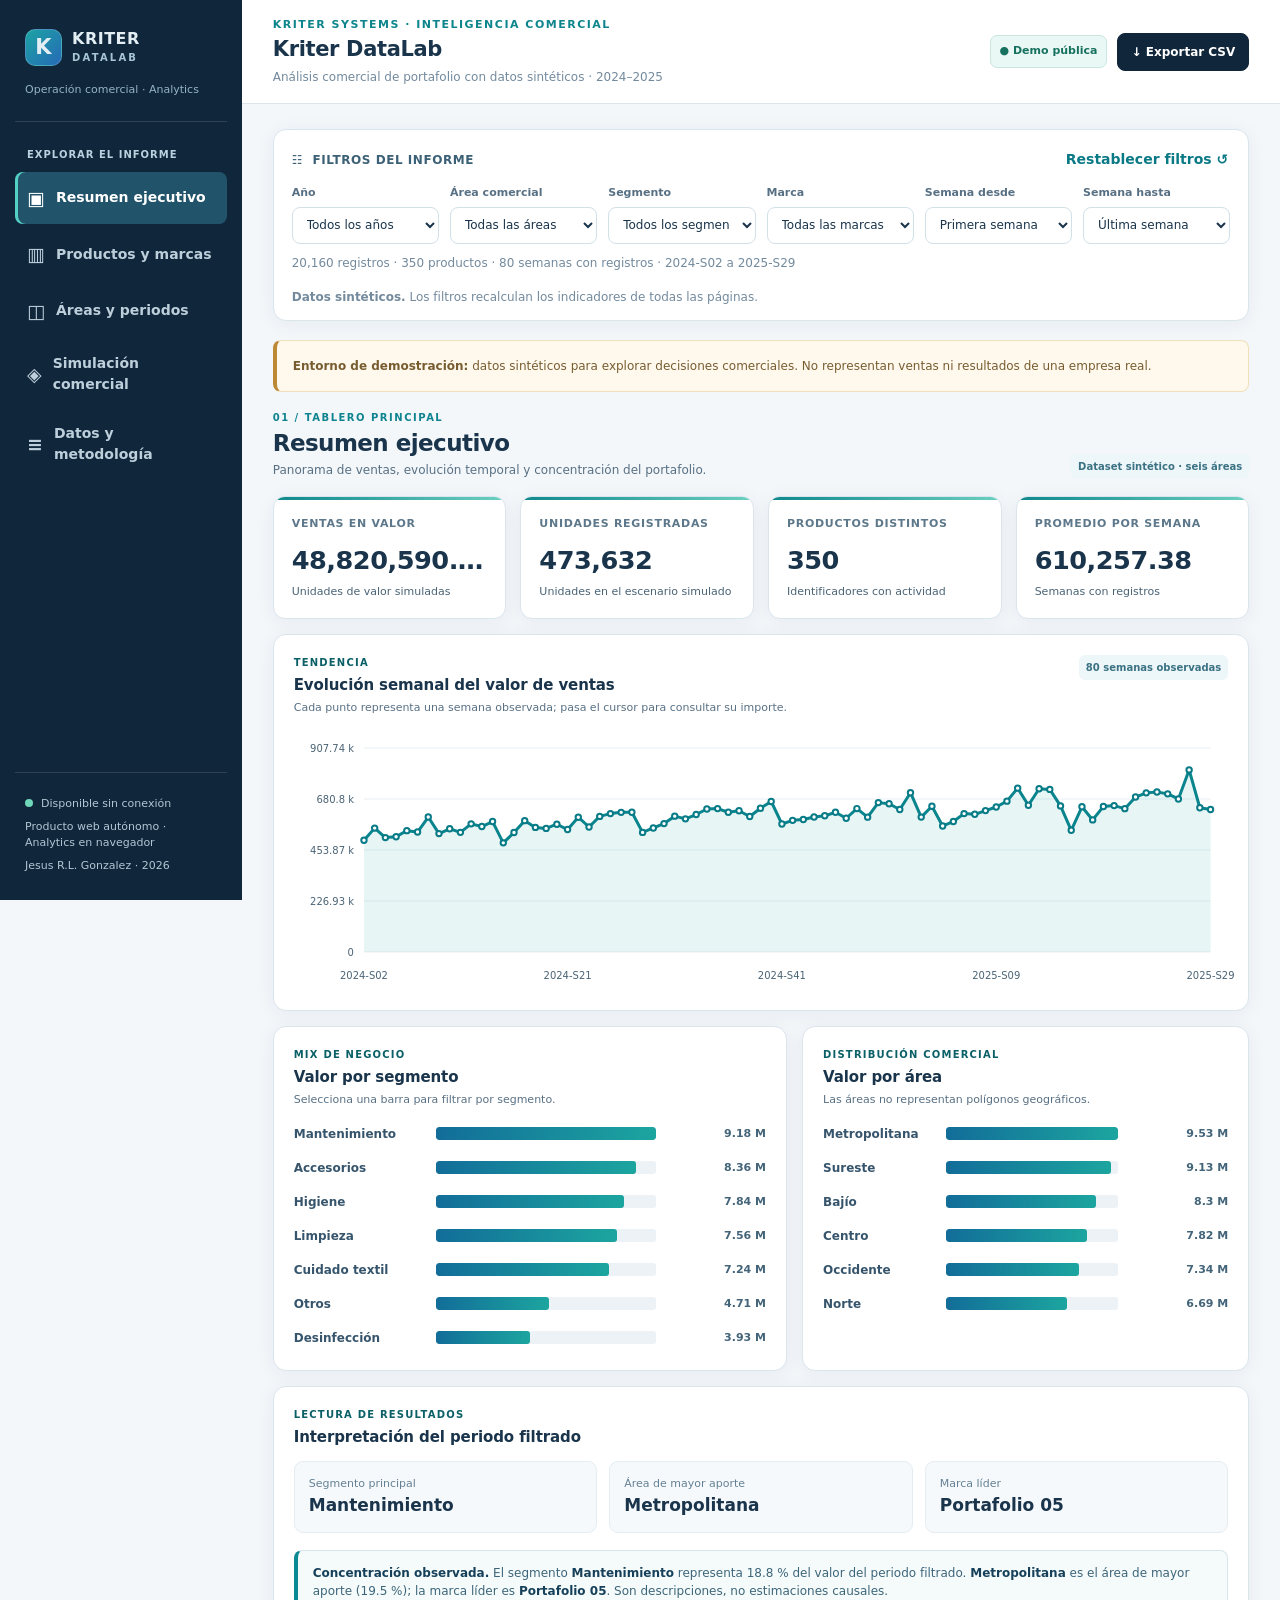
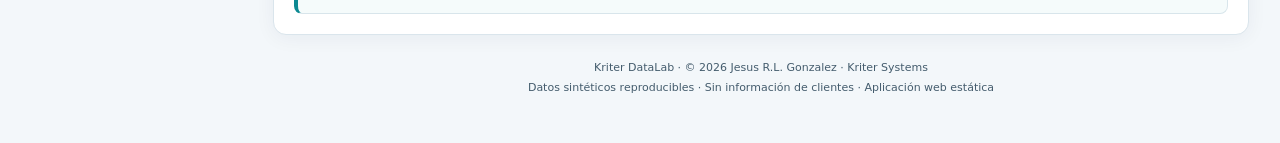
==== commit 5bedfd06: "Cierra los estandares profesionales de la version 2.2.0 Seguridad: reduce la superficie del canal de" ====
--- a/site/index.html
+++ b/site/index.html
@@ -23,7 +23,7 @@
 ==============================================================================
 */
 :root{color-scheme:light;--navy:#10263b;--navy2:#193950;--ink:#19344b;--sub:#587084;--muted:#738a9d;--border:#dae5ec;--canvas:#f3f7fa;--white:#fff;--accent:#0e878c;--accent2:#1c6bb3;--teal:#3fc0b3;--warm:#b7792c;--positive:#24765f;--shadow:0 3px 20px rgba(12,45,67,.055)}
-*{box-sizing:border-box}html{scroll-behavior:smooth}body{margin:0;background:var(--canvas);font:14px/1.5 "Segoe UI",Inter,system-ui,-apple-system,sans-serif;color:var(--ink)}button,input,select{font:inherit}button{cursor:pointer}button:focus-visible,input:focus-visible,select:focus-visible{outline:3px solid #86cde0;outline-offset:2px}a{color:#0a6689}.app{display:flex;min-height:100vh}.side{width:242px;min-width:242px;background:var(--navy);color:#e3eef4;display:flex;flex-direction:column;position:sticky;top:0;height:100vh;padding:24px 15px 18px;z-index:2}.brand{padding:5px 10px 22px;border-bottom:1px solid #ffffff20}.brand-line{display:flex;align-items:center;gap:10px}.brand-symbol{width:37px;height:37px;background:linear-gradient(135deg,#1ca3a4,#266ab6);border:1px solid #ffffff30;border-radius:10px;display:grid;place-items:center;font-size:21px;font-weight:800}.brand-name{font-weight:800;line-height:1.05;letter-spacing:.5px;font-size:16px}.brand-name small{display:block;font-size:10px;color:#a8c5d4;letter-spacing:2.2px;font-weight:650;margin-top:5px}.side-tag{font-size:10px;letter-spacing:1px;color:#b9d2df;text-transform:uppercase;font-weight:700;margin:25px 12px 10px}.nav{display:flex;flex-direction:column;gap:4px}.nav button{display:flex;align-items:center;gap:11px;width:100%;border:0;text-align:left;border-radius:8px;padding:12px 12px;background:transparent;color:#bdcfdb;font-weight:600}.nav button svg{width:18px;height:18px;stroke-width:1.8;flex-shrink:0}.nav button:hover{background:#254257;color:white}.nav button.active{background:#21536a;color:white;box-shadow:inset 3px 0 #53d1c4}.side-bottom{margin-top:auto;border-top:1px solid #ffffff20;padding:17px 10px 2px}.side-bottom p{font-size:11px;color:#b1c7d4;margin:6px 0}.offline-dot{display:inline-block;width:8px;height:8px;background:#6fd7ba;border-radius:100%;margin-right:8px}.main{flex:1;min-width:0}.top{background:white;border-bottom:1px solid var(--border);min-height:76px;display:flex;align-items:center;justify-content:space-between;padding:17px clamp(17px,2.4vw,38px);gap:14px}.top h1{font-size:21px;margin:0;letter-spacing:-.35px}.eyebrow{font-size:11px;font-weight:750;letter-spacing:1.5px;text-transform:uppercase;color:#0d858c}.top-sub{color:var(--muted);font-size:12px;margin-top:3px}.top-actions{display:flex;gap:10px;align-items:center}.tag{display:inline-flex;align-items:center;gap:6px;background:#eaf8f5;color:#16715f;border:1px solid #c9e6df;padding:7px 9px;border-radius:7px;font-weight:650;font-size:11px;white-space:nowrap}.button{border:1px solid #cbdce6;background:#fff;color:#25445a;border-radius:8px;padding:9px 13px;font-size:12px;font-weight:700;display:inline-flex;align-items:center;gap:8px;justify-content:center}.button:hover{background:#eaf3f7}.button.primary{background:var(--navy);color:white;border-color:var(--navy)}.button.primary:hover{background:#20405a}.wrap{max-width:1500px;margin:auto;padding:25px clamp(17px,2.4vw,38px) 40px}.filter-panel{background:white;border:1px solid var(--border);box-shadow:var(--shadow);border-radius:13px;padding:15px 18px 14px;margin-bottom:19px}.filter-head{display:flex;justify-content:space-between;align-items:center;gap:12px;margin-bottom:11px}.filter-title{font-size:12px;font-weight:750;letter-spacing:.55px;text-transform:uppercase;color:#3c6177;display:flex;align-items:center;gap:8px}.filter-grid{display:grid;grid-template-columns:repeat(6,minmax(0,1fr));gap:11px}.filter-group label{font-size:11px;color:var(--sub);font-weight:700;display:block;margin-bottom:5px}.filter-group select,.filter-group input{width:100%;border:1px solid #d2e0e8;background:#fff;border-radius:8px;padding:8px 10px;min-height:37px;color:var(--ink);font-size:12px}.filter-bar{display:flex;align-items:center;justify-content:space-between;gap:16px;padding-top:10px;color:var(--muted);font-size:12px;flex-wrap:wrap}.linkbtn{border:0;background:none;padding:4px 2px;color:#0a7986;font-weight:750}.page-title{display:flex;justify-content:space-between;align-items:flex-end;margin:5px 0 17px;gap:10px}.page-title h2{font-size:23px;letter-spacing:-.55px;margin:1px 0}.page-title p{margin:0;font-size:12px;color:var(--sub)}.section-label{font-size:10px;color:#0f8490;letter-spacing:1.5px;font-weight:800}.cards{display:grid;grid-template-columns:repeat(4,minmax(0,1fr));gap:14px;margin-bottom:15px}.metric{background:white;border:1px solid var(--border);border-radius:12px;padding:19px 18px 17px;box-shadow:var(--shadow);min-width:0;position:relative;overflow:hidden}.metric:after{content:"";position:absolute;height:3px;top:0;left:0;right:0;background:linear-gradient(90deg,var(--accent),#6bcfc1)}.metric .kname{color:#5d788b;font-size:11px;font-weight:700;text-transform:uppercase;letter-spacing:.7px}.metric strong{display:block;font-size:clamp(19px,2vw,28px);white-space:nowrap;overflow:hidden;text-overflow:ellipsis;margin:8px 0 1px;font-weight:770;font-variant-numeric:tabular-nums;letter-spacing:-.5px}.metric small{color:#7890a0;font-size:11px}.layout{display:grid;grid-template-columns:1.15fr 1fr;gap:15px}.panel{border:1px solid var(--border);border-radius:13px;background:#fff;padding:20px;box-shadow:var(--shadow);min-width:0}.span{grid-column:1/-1}.panel-head{display:flex;justify-content:space-between;align-items:flex-start;gap:10px;margin-bottom:13px}.panel h3{font-size:15px;letter-spacing:-.1px;margin:0}.panel p.desc{font-size:11px;color:var(--sub);margin:4px 0 0}.panel .label{font-size:10px;color:#0a868e;font-weight:800;letter-spacing:1.2px;margin-bottom:4px}.panel-badge{font-size:10px;color:#3a7283;background:#edf6f8;border-radius:6px;padding:5px 7px;white-space:nowrap;font-weight:700}.svgchart{width:100%;height:260px;display:block;overflow:visible}.gridline{stroke:#e7eff3;stroke-width:1}.axislabel{fill:#7890a0;font-size:10px;font-family:inherit}.plotline{stroke:#0a858e;fill:none;stroke-width:3;stroke-linecap:round;stroke-linejoin:round}.plotfill{fill:#20a0a1;fill-opacity:.1}.plotpoint{fill:#fff;stroke:#087b87;stroke-width:2}.bar-list{display:flex;flex-direction:column;gap:10px}.baritem{display:grid;grid-template-columns:minmax(90px,28%) 1fr 100px;align-items:center;gap:10px;background:none;border:0;text-align:left;padding:3px 0;width:100%}.baritem .bar-name{overflow:hidden;text-overflow:ellipsis;white-space:nowrap;font-size:12px;font-weight:650;color:#36556c}.bartrack{height:13px;overflow:hidden;border-radius:3px;background:#ecf2f6}.barprogress{height:100%;display:block;border-radius:3px;background:linear-gradient(90deg,#126d99,#1ca59f);transition:width .25s}.baritem:hover .bar-name{text-decoration:underline}.baritem .bar-num{text-align:right;color:#436479;font-variant-numeric:tabular-nums;font-size:11px;font-weight:700}.baritem.selected{box-shadow:inset 3px 0 0 #148e92;padding-left:8px}.empty{padding:27px;text-align:center;color:#768b9b;font-size:13px;border:1px dashed #d3e2eb;border-radius:9px}.section-notes{margin:17px 0 0;border:1px solid #d8e5eb;border-left:4px solid #0c8992;border-radius:8px;background:#f5fbfb;padding:13px 15px;font-size:12px;color:#3d6579}.section-notes strong{color:#16405a}.mini-grid{display:grid;grid-template-columns:repeat(3,1fr);gap:12px}.mini-stat{background:#f6f9fb;padding:14px;border:1px solid #e4edf2;border-radius:9px}.mini-stat span{display:block;color:#638094;font-size:11px}.mini-stat strong{font-size:17px}.tablebar{display:flex;justify-content:space-between;gap:12px;align-items:center;margin-bottom:10px;flex-wrap:wrap}.search{min-width:min(100%,270px);border:1px solid #cddde6;border-radius:8px;padding:9px 11px}.tablewrap{overflow:auto;max-height:490px}.table{border-collapse:collapse;width:100%;min-width:720px;font-size:12px}.table th{text-align:left;background:#f5f8fb;color:#527184;position:sticky;top:0;padding:11px;font-size:11px;letter-spacing:.25px;border-bottom:1px solid #dbe6ec}.table th.sortable{cursor:pointer}.table td{border-bottom:1px solid #edf1f5;padding:10px 11px}.table tr:hover td{background:#f3f8fb}.table .num{text-align:right;font-variant-numeric:tabular-nums}.table td.prod{max-width:390px;white-space:normal;line-height:1.4}.table .mono{font-family:Consolas,monospace;font-size:11px;color:#526a7a}.heat-wrap{width:100%;overflow:auto}.heat{border-collapse:separate;border-spacing:4px 6px;min-width:710px;width:100%}.heat th{font-size:10px;color:#627b8a;text-align:center;padding:3px}.heat th:first-child{text-align:left}.heat td{height:40px;text-align:center;font-size:11px;font-weight:650;border-radius:5px;min-width:38px}.heat td:first-child{background:transparent!important;color:#3e6075;text-align:left;min-width:100px}.area-summary{display:grid;grid-template-columns:repeat(3,minmax(0,1fr));gap:12px}.area-card{border:1px solid #d9e5ec;border-radius:11px;background:#f7fafb;padding:15px;display:block;text-align:left;width:100%}.area-card:hover{border-color:#3ba4a9;background:#f1f9f9}.area-card .area-n{font-size:12px;color:#547288;font-weight:700}.area-card .area-v{font-size:19px;margin:7px 0;font-weight:800;display:block;font-variant-numeric:tabular-nums}.area-card .area-p{font-size:11px;color:#658093}.area-card .progress{height:5px;background:#ddebf1;margin-top:10px;border-radius:2px;overflow:hidden}.area-card .progress i{display:block;background:#1498a1;height:100%}.scenario-controls{display:grid;grid-template-columns:1fr 1fr 1fr;gap:14px;margin-bottom:17px}.scenario-controls label{font-size:12px;color:#527184;font-weight:650}.scenario-controls select,.scenario-controls input{display:block;width:100%;margin-top:8px}.scenario-controls select{border-radius:8px;border:1px solid #cbdce6;background:white;padding:9px}.scenario-controls input{accent-color:#188b98}.scenario-cards{display:grid;grid-template-columns:repeat(3,1fr);gap:12px}.scenario-card{border:1px solid #dae6ed;border-radius:10px;padding:17px 15px;background:#f7fafb}.scenario-card strong{display:block;font-size:22px;margin:6px 0;font-variant-numeric:tabular-nums}.scenario-card small{color:#648095}.scenario-card.conserv{border-top:3px solid #b58b4e}.scenario-card.base{border-top:3px solid #138e93}.scenario-card.optim{border-top:3px solid #1d6ab3}.scenario-bars{display:flex;flex-direction:column;gap:13px;margin-top:21px}.scenario-line{display:grid;grid-template-columns:100px 1fr 110px;gap:11px;align-items:center;font-size:12px}.scenario-line .track{background:#eaf0f4;border-radius:5px;height:20px;overflow:hidden}.scenario-line .fill{display:block;height:100%;border-radius:4px}.warning{background:#fff9ed;border:1px solid #f1dfb9;border-left:4px solid #bc8a34;padding:16px;border-radius:8px;color:#775c30;font-size:12px}.factors{display:grid;grid-template-columns:1fr 1fr;gap:14px}.fact{border-bottom:1px solid #e9eff3;padding:12px 0}.fact:first-child{padding-top:0}.fact .title{font-size:11px;font-weight:800;color:#3d6178}.fact .body{font-size:12px;color:#607b8c;margin-top:4px;word-break:break-word}.audit-table{width:100%;border-collapse:collapse}.audit-table td{padding:10px;border-bottom:1px solid #edf0f2;font-size:12px}.audit-table td:first-child{width:45%;font-weight:700;color:#517388}.audit-table td:last-child{text-align:right;font-variant-numeric:tabular-nums}.ok{color:#1a785d;font-weight:750}.no{color:#a66b27;font-weight:750}.footer{color:#8796a5;font-size:11px;padding:23px 0 5px;text-align:center;line-height:1.8}.hidden{display:none!important}.mobile-menu{display:none}.inline-row{display:flex;gap:8px;align-items:center;flex-wrap:wrap}.tooltip-note{font-size:11px;color:#6c8998}.page{display:none}.page.active{display:block}.sr-only{position:absolute;width:1px;height:1px;padding:0;margin:-1px;overflow:hidden;clip:rect(0,0,0,0);white-space:nowrap;border:0}
+*{box-sizing:border-box}html{scroll-behavior:smooth}body{margin:0;background:var(--canvas);font:14px/1.5 "Segoe UI",Inter,system-ui,-apple-system,sans-serif;color:var(--ink)}button,input,select{font:inherit}button{cursor:pointer}button:focus-visible,input:focus-visible,select:focus-visible{outline:3px solid #86cde0;outline-offset:2px}a{color:#0a6689}.app{display:flex;min-height:100vh}.side{width:242px;min-width:242px;background:var(--navy);color:#e3eef4;display:flex;flex-direction:column;position:sticky;top:0;height:100vh;padding:24px 15px 18px;z-index:2}.brand{padding:5px 10px 22px;border-bottom:1px solid #ffffff20}.brand-line{display:flex;align-items:center;gap:10px}.brand-symbol{width:37px;height:37px;background:linear-gradient(135deg,#1ca3a4,#266ab6);border:1px solid #ffffff30;border-radius:10px;display:grid;place-items:center;font-size:21px;font-weight:800}.brand-name{font-weight:800;line-height:1.05;letter-spacing:.5px;font-size:16px}.brand-name small{display:block;font-size:10px;color:#a8c5d4;letter-spacing:2.2px;font-weight:650;margin-top:5px}.side-tag{font-size:10px;letter-spacing:1px;color:#b9d2df;text-transform:uppercase;font-weight:700;margin:25px 12px 10px}.nav{display:flex;flex-direction:column;gap:4px}.nav button{display:flex;align-items:center;gap:11px;width:100%;border:0;text-align:left;border-radius:8px;padding:12px 12px;background:transparent;color:#bdcfdb;font-weight:600}.nav button svg{width:18px;height:18px;stroke-width:1.8;flex-shrink:0}.nav button:hover{background:#254257;color:white}.nav button.active{background:#21536a;color:white;box-shadow:inset 3px 0 #53d1c4}.side-bottom{margin-top:auto;border-top:1px solid #ffffff20;padding:17px 10px 2px}.side-bottom p{font-size:11px;color:#b1c7d4;margin:6px 0}.offline-dot{display:inline-block;width:8px;height:8px;background:#6fd7ba;border-radius:100%;margin-right:8px}.main{flex:1;min-width:0}.top{background:white;border-bottom:1px solid var(--border);min-height:76px;display:flex;align-items:center;justify-content:space-between;padding:17px clamp(17px,2.4vw,38px);gap:14px}.top h1{font-size:21px;margin:0;letter-spacing:-.35px}.eyebrow{font-size:11px;font-weight:750;letter-spacing:1.5px;text-transform:uppercase;color:#0d858c}.top-sub{color:var(--muted);font-size:12px;margin-top:3px}.top-actions{display:flex;gap:10px;align-items:center}.tag{display:inline-flex;align-items:center;gap:6px;background:#eaf8f5;color:#16715f;border:1px solid #c9e6df;padding:7px 9px;border-radius:7px;font-weight:650;font-size:11px;white-space:nowrap}.button{border:1px solid #cbdce6;background:#fff;color:#25445a;border-radius:8px;padding:9px 13px;font-size:12px;font-weight:700;display:inline-flex;align-items:center;gap:8px;justify-content:center}.button:hover{background:#eaf3f7}.button.primary{background:var(--navy);color:white;border-color:var(--navy)}.button.primary:hover{background:#20405a}.wrap{max-width:1500px;margin:auto;padding:25px clamp(17px,2.4vw,38px) 40px}.filter-panel{background:white;border:1px solid var(--border);box-shadow:var(--shadow);border-radius:13px;padding:15px 18px 14px;margin-bottom:19px}.filter-head{display:flex;justify-content:space-between;align-items:center;gap:12px;margin-bottom:11px}.filter-title{font-size:12px;font-weight:750;letter-spacing:.55px;text-transform:uppercase;color:#3c6177;display:flex;align-items:center;gap:8px}.filter-grid{display:grid;grid-template-columns:repeat(6,minmax(0,1fr));gap:11px}.filter-group label{font-size:11px;color:var(--sub);font-weight:700;display:block;margin-bottom:5px}.filter-group select,.filter-group input{width:100%;border:1px solid #d2e0e8;background:#fff;border-radius:8px;padding:8px 10px;min-height:37px;color:var(--ink);font-size:12px}.filter-bar{display:flex;align-items:center;justify-content:space-between;gap:16px;padding-top:10px;color:var(--muted);font-size:12px;flex-wrap:wrap}.linkbtn{border:0;background:none;padding:4px 2px;color:#0a7986;font-weight:750}.page-title{display:flex;justify-content:space-between;align-items:flex-end;margin:5px 0 17px;gap:10px}.page-title h2{font-size:23px;letter-spacing:-.55px;margin:1px 0}.page-title p{margin:0;font-size:12px;color:var(--sub)}.section-label{font-size:10px;color:#0f8490;letter-spacing:1.5px;font-weight:800}.cards{display:grid;grid-template-columns:repeat(4,minmax(0,1fr));gap:14px;margin-bottom:15px}.metric{background:white;border:1px solid var(--border);border-radius:12px;padding:19px 18px 17px;box-shadow:var(--shadow);min-width:0;position:relative;overflow:hidden}.metric:after{content:"";position:absolute;height:3px;top:0;left:0;right:0;background:linear-gradient(90deg,var(--accent),#6bcfc1)}.metric .kname{color:#5d788b;font-size:11px;font-weight:700;text-transform:uppercase;letter-spacing:.7px}.metric strong{display:block;font-size:clamp(19px,2vw,28px);white-space:nowrap;overflow:hidden;text-overflow:ellipsis;margin:8px 0 1px;font-weight:770;font-variant-numeric:tabular-nums;letter-spacing:-.5px}.metric small{color:#4a6375;font-size:11px}.layout{display:grid;grid-template-columns:1.15fr 1fr;gap:15px}.panel{border:1px solid var(--border);border-radius:13px;background:#fff;padding:20px;box-shadow:var(--shadow);min-width:0}.span{grid-column:1/-1}.panel-head{display:flex;justify-content:space-between;align-items:flex-start;gap:10px;margin-bottom:13px}.panel h3{font-size:15px;letter-spacing:-.1px;margin:0}.panel p.desc{font-size:11px;color:var(--sub);margin:4px 0 0}.panel .label{font-size:10px;color:#0a6066;font-weight:800;letter-spacing:1.2px;margin-bottom:4px}.panel-badge{font-size:10px;color:#3a7283;background:#edf6f8;border-radius:6px;padding:5px 7px;white-space:nowrap;font-weight:700}.svgchart{width:100%;height:260px;display:block;overflow:visible}.gridline{stroke:#e7eff3;stroke-width:1}.axislabel{fill:#4a6375;font-size:10px;font-family:inherit}.plotline{stroke:#0a858e;fill:none;stroke-width:3;stroke-linecap:round;stroke-linejoin:round}.plotfill{fill:#20a0a1;fill-opacity:.1}.plotpoint{fill:#fff;stroke:#087b87;stroke-width:2}.bar-list{display:flex;flex-direction:column;gap:10px}.baritem{display:grid;grid-template-columns:minmax(90px,28%) 1fr 100px;align-items:center;gap:10px;background:none;border:0;text-align:left;padding:3px 0;width:100%}.baritem .bar-name{overflow:hidden;text-overflow:ellipsis;white-space:nowrap;font-size:12px;font-weight:650;color:#36556c}.bartrack{height:13px;overflow:hidden;border-radius:3px;background:#ecf2f6}.barprogress{height:100%;display:block;border-radius:3px;background:linear-gradient(90deg,#126d99,#1ca59f);transition:width .25s}.baritem:hover .bar-name{text-decoration:underline}.baritem .bar-num{text-align:right;color:#436479;font-variant-numeric:tabular-nums;font-size:11px;font-weight:700}.baritem.selected{box-shadow:inset 3px 0 0 #148e92;padding-left:8px}.empty{padding:27px;text-align:center;color:#768b9b;font-size:13px;border:1px dashed #d3e2eb;border-radius:9px}.section-notes{margin:17px 0 0;border:1px solid #d8e5eb;border-left:4px solid #0c8992;border-radius:8px;background:#f5fbfb;padding:13px 15px;font-size:12px;color:#3d6579}.section-notes strong{color:#16405a}.mini-grid{display:grid;grid-template-columns:repeat(3,1fr);gap:12px}.mini-stat{background:#f6f9fb;padding:14px;border:1px solid #e4edf2;border-radius:9px}.mini-stat span{display:block;color:#638094;font-size:11px}.mini-stat strong{font-size:17px}.tablebar{display:flex;justify-content:space-between;gap:12px;align-items:center;margin-bottom:10px;flex-wrap:wrap}.search{min-width:min(100%,270px);border:1px solid #cddde6;border-radius:8px;padding:9px 11px}.tablewrap{overflow:auto;max-height:490px}.table{border-collapse:collapse;width:100%;min-width:720px;font-size:12px}.table th{text-align:left;background:#f5f8fb;color:#527184;position:sticky;top:0;padding:11px;font-size:11px;letter-spacing:.25px;border-bottom:1px solid #dbe6ec}.table th.sortable{cursor:pointer}.table td{border-bottom:1px solid #edf1f5;padding:10px 11px}.table tr:hover td{background:#f3f8fb}.table .num{text-align:right;font-variant-numeric:tabular-nums}.table td.prod{max-width:390px;white-space:normal;line-height:1.4}.table .mono{font-family:Consolas,monospace;font-size:11px;color:#526a7a}.heat-wrap{width:100%;overflow:auto}.heat{border-collapse:separate;border-spacing:4px 6px;min-width:710px;width:100%}.heat th{font-size:10px;color:#627b8a;text-align:center;padding:3px}.heat th:first-child{text-align:left}.heat td{height:40px;text-align:center;font-size:11px;font-weight:650;border-radius:5px;min-width:38px}.heat td:first-child{background:transparent!important;color:#3e6075;text-align:left;min-width:100px}.area-summary{display:grid;grid-template-columns:repeat(3,minmax(0,1fr));gap:12px}.area-card{border:1px solid #d9e5ec;border-radius:11px;background:#f7fafb;padding:15px;display:block;text-align:left;width:100%}.area-card:hover{border-color:#3ba4a9;background:#f1f9f9}.area-card .area-n{font-size:12px;color:#547288;font-weight:700}.area-card .area-v{font-size:19px;margin:7px 0;font-weight:800;display:block;font-variant-numeric:tabular-nums}.area-card .area-p{font-size:11px;color:#658093}.area-card .progress{height:5px;background:#ddebf1;margin-top:10px;border-radius:2px;overflow:hidden}.area-card .progress i{display:block;background:#1498a1;height:100%}.scenario-controls{display:grid;grid-template-columns:1fr 1fr 1fr;gap:14px;margin-bottom:17px}.scenario-controls label{font-size:12px;color:#527184;font-weight:650}.scenario-controls select,.scenario-controls input{display:block;width:100%;margin-top:8px}.scenario-controls select{border-radius:8px;border:1px solid #cbdce6;background:white;padding:9px}.scenario-controls input{accent-color:#188b98}.scenario-cards{display:grid;grid-template-columns:repeat(3,1fr);gap:12px}.scenario-card{border:1px solid #dae6ed;border-radius:10px;padding:17px 15px;background:#f7fafb}.scenario-card strong{display:block;font-size:22px;margin:6px 0;font-variant-numeric:tabular-nums}.scenario-card small{color:#648095}.scenario-card.conserv{border-top:3px solid #b58b4e}.scenario-card.base{border-top:3px solid #138e93}.scenario-card.optim{border-top:3px solid #1d6ab3}.scenario-bars{display:flex;flex-direction:column;gap:13px;margin-top:21px}.scenario-line{display:grid;grid-template-columns:100px 1fr 110px;gap:11px;align-items:center;font-size:12px}.scenario-line .track{background:#eaf0f4;border-radius:5px;height:20px;overflow:hidden}.scenario-line .fill{display:block;height:100%;border-radius:4px}.warning{background:#fff9ed;border:1px solid #f1dfb9;border-left:4px solid #bc8a34;padding:16px;border-radius:8px;color:#775c30;font-size:12px}.factors{display:grid;grid-template-columns:1fr 1fr;gap:14px}.fact{border-bottom:1px solid #e9eff3;padding:12px 0}.fact:first-child{padding-top:0}.fact .title{font-size:11px;font-weight:800;color:#3d6178}.fact .body{font-size:12px;color:#607b8c;margin-top:4px;word-break:break-word}.audit-table{width:100%;border-collapse:collapse}.audit-table td{padding:10px;border-bottom:1px solid #edf0f2;font-size:12px}.audit-table td:first-child{width:45%;font-weight:700;color:#517388}.audit-table td:last-child{text-align:right;font-variant-numeric:tabular-nums}.ok{color:#1a785d;font-weight:750}.no{color:#a66b27;font-weight:750}.footer{color:#445c6d;font-size:11px;padding:23px 0 5px;text-align:center;line-height:1.8}.hidden{display:none!important}.mobile-menu{display:none}.inline-row{display:flex;gap:8px;align-items:center;flex-wrap:wrap}.tooltip-note{font-size:11px;color:#4a6375}.page{display:none}.page.active{display:block}.sr-only{position:absolute;width:1px;height:1px;padding:0;margin:-1px;overflow:hidden;clip:rect(0,0,0,0);white-space:nowrap;border:0}
 @media(max-width:1210px){.side{width:203px;min-width:203px}.filter-grid{grid-template-columns:repeat(3,minmax(0,1fr))}.cards{grid-template-columns:repeat(2,minmax(0,1fr))}.top h1{font-size:18px}.top-actions .tag{display:none}}@media(max-width:920px){.side{position:fixed;transform:translateX(-103%);transition:transform .2s;box-shadow:3px 0 18px #0003}.side.show{transform:translateX(0)}.mobile-menu{display:inline-flex}.top{padding:15px 16px}.wrap{padding:18px 14px}.layout{grid-template-columns:1fr}.span{grid-column:1}.area-summary{grid-template-columns:repeat(2,1fr)}}@media(max-width:620px){.mini-grid{grid-template-columns:1fr}.filter-grid{grid-template-columns:repeat(2,minmax(0,1fr))}.cards{gap:9px}.metric{padding:14px 12px}.metric strong{font-size:20px}.panel{padding:14px}.baritem{grid-template-columns:90px 1fr 78px;gap:6px}.page-title h2{font-size:20px}.scenario-controls{grid-template-columns:1fr}.scenario-cards{grid-template-columns:1fr}.scenario-line{grid-template-columns:80px 1fr 80px}.area-summary{grid-template-columns:1fr}.top .tag{display:none}.top-actions .button{padding:8px}.top-sub{display:none}.factors{grid-template-columns:1fr}}@media print{.side,.top-actions,.filter-panel,.button,.footer{display:none!important}.main{width:100%}.page{display:block!important;break-after:page}.panel,.metric{break-inside:avoid}.wrap{padding:0}.top{border-bottom:2px solid #000}.app{display:block}}
 
 /* Accesibilidad de teclado y enlace al contenido. */
@@ -245,7 +245,7 @@
     const fill=line+` L ${coords.at(-1)[0].toFixed(2)} ${top+h} L ${coords[0][0].toFixed(2)} ${top+h} Z`;
     const positions=W<520?[0,.5,1]:[0,.25,.5,.75,1];const indices=positions.map(v=>Math.floor((timeline.length-1)*v)).filter((x,i,arr)=>arr.indexOf(x)===i);
     const ticks=indices.map(i=>`<text class="axislabel" x="${x(i)}" y="${H-11}" text-anchor="middle">${esc(timeline[i].label)}</text>`).join('');
-    const points=timeline.map((r,i)=>`<circle class="plotpoint" cx="${x(i)}" cy="${y(r.value)}" r="${timeline.length>40?2.7:4.7}" tabindex="0" aria-label="${esc(r.label)}: ${money(r.value)}"><title>Semana ${esc(r.label)} · ${esc(r.date)} · ${money(r.value)} en valor</title></circle>`).join('');
+    const points=timeline.map((r,i)=>`<circle class="plotpoint" cx="${x(i)}" cy="${y(r.value)}" r="${timeline.length>40?2.7:4.7}" aria-label="${esc(r.label)}: ${money(r.value)}"><title>Semana ${esc(r.label)} · ${esc(r.date)} · ${money(r.value)} en valor</title></circle>`).join('');
     svg.innerHTML=grid+`<path class="plotfill" d="${fill}"/><path class="plotline" d="${line}"/>`+points+ticks;
   }
   function renderOverview(){const r=results;
